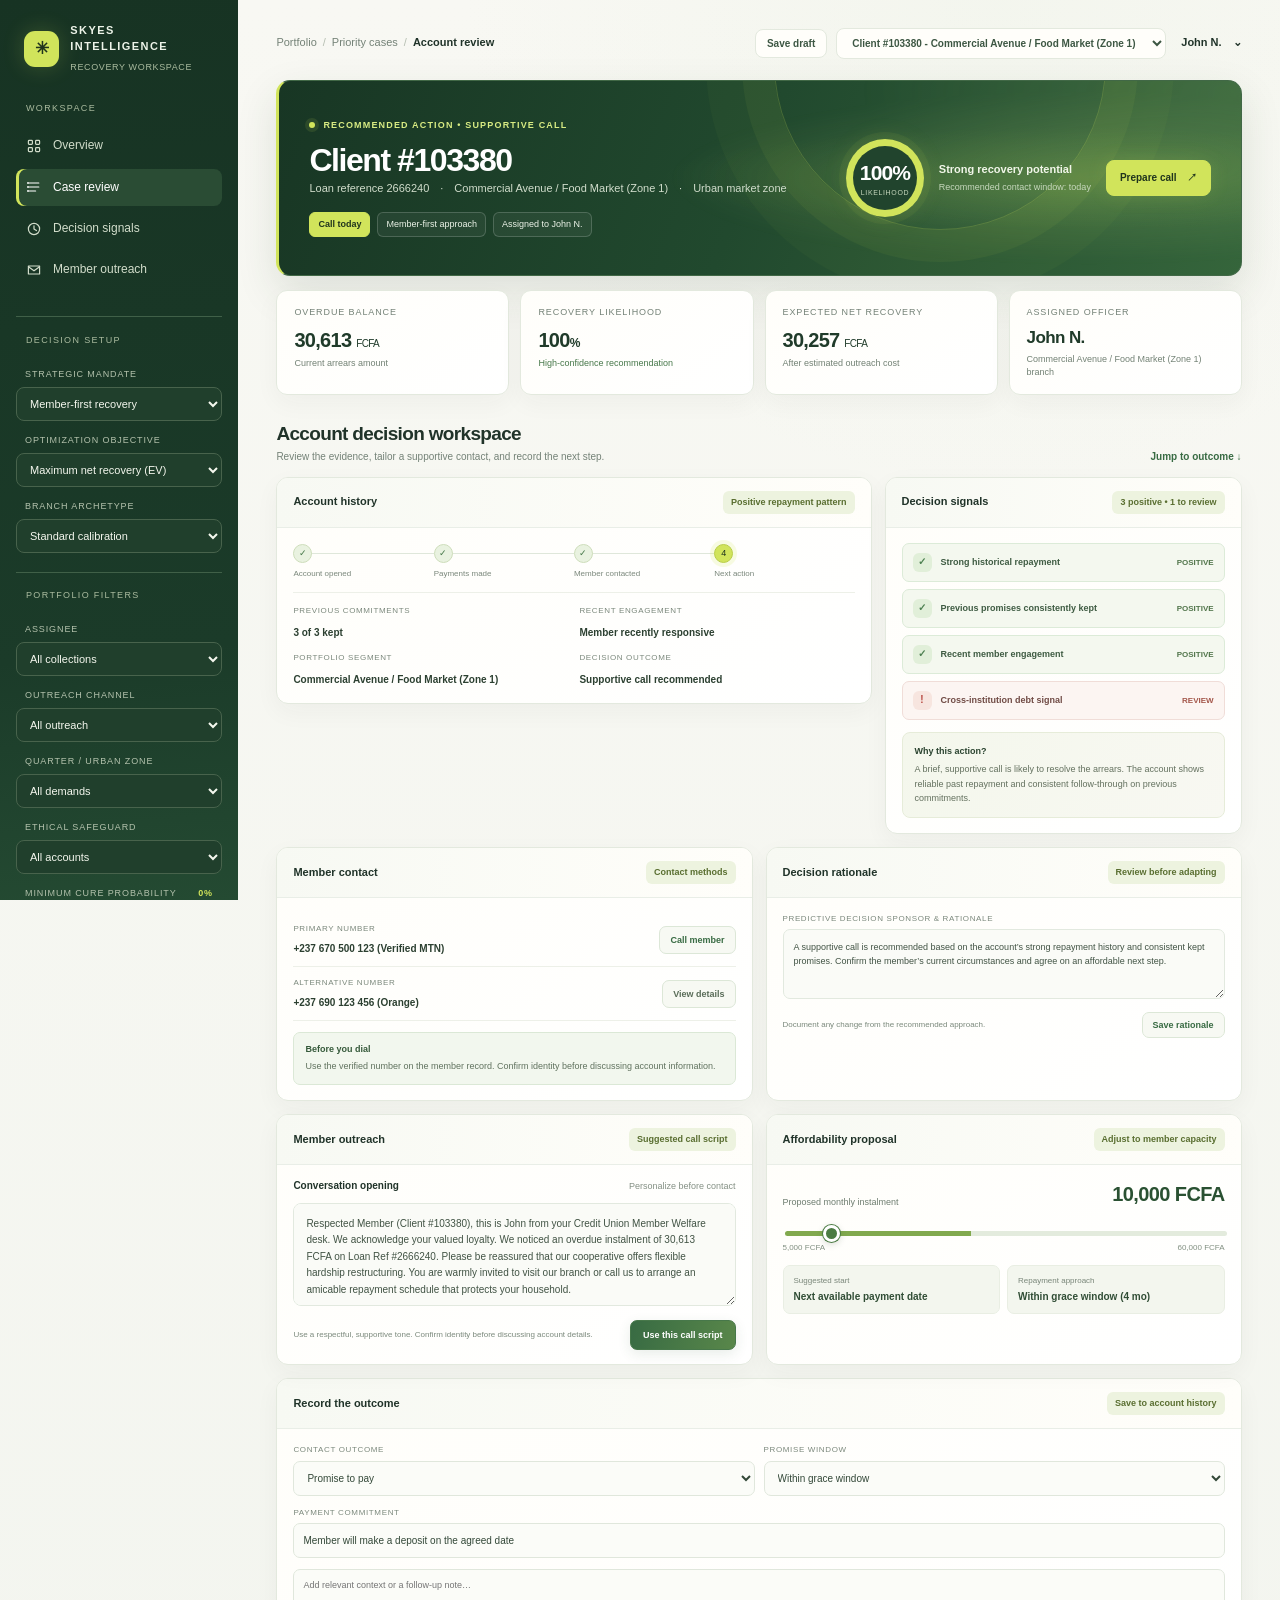
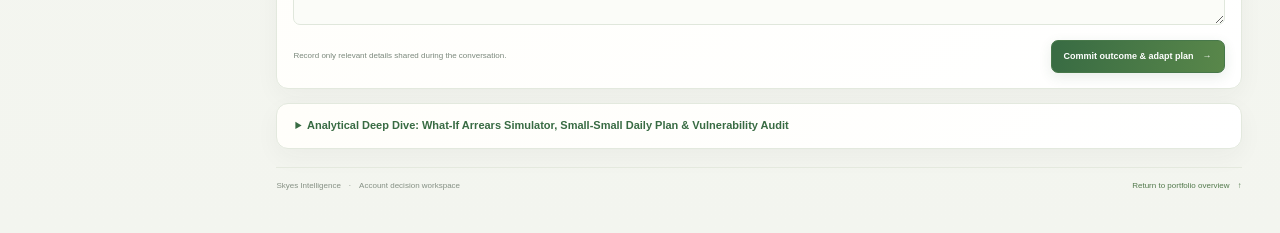
==== app/index.html @ 287c6cf6 "feat: pixel-perfect ux.html layout replica with 100% full-feature integration" ====
<!doctype html>
<html lang="en">
<head>
<meta charset="utf-8">
<meta name="viewport" content="width=device-width,initial-scale=1">
<meta name="theme-color" content="#f5f6f0">
<title>Skyes Intelligence — Recovery Workspace</title>
<style>

:root{--ink:#203329;--muted:#748277;--paper:#f5f6f0;--surface:#fffefa;--line:#e3e9de;--green:#386b43;--green2:#edf4e9;--citron:#d1e45b;--dark:#173323;--red:#b7473f;--shadow:0 8px 24px #2336240b}*{box-sizing:border-box}body{margin:0;background:radial-gradient(ellipse 55% 35% at 78% 0%,#dbe9d329 0,transparent 76%),linear-gradient(180deg,#f8f8f3,#f3f5ef);color:var(--ink);font:14px "Aptos","Segoe UI",Arial,sans-serif;line-height:1.45;-webkit-font-smoothing:antialiased}.app{min-height:100vh;display:grid;grid-template-columns:238px minmax(0,1fr)}aside{position:sticky;top:0;height:100vh;background:linear-gradient(175deg,#173323,#1b3b29 72%,#244a32);color:#edf4e9;padding:23px 16px;display:flex;flex-direction:column;gap:27px;overflow:auto}.brand{display:flex;align-items:center;gap:11px;padding:0 8px}.mark{width:36px;height:36px;border-radius:11px;background:var(--citron);color:#20341d;display:grid;place-items:center;font-size:17px;font-weight:800;box-shadow:0 0 22px #d1e45b32}.brand b{display:block;font-size:11px;letter-spacing:.13em}.brand small{font-size:9px;color:#aabb9f;letter-spacing:.07em}.nav-label{padding:0 10px 8px;color:#aabb9f;text-transform:uppercase;font-size:9px;letter-spacing:.15em}.nav{display:grid;gap:4px}.nav a{display:flex;align-items:center;gap:11px;text-decoration:none;color:#d2ddcb;padding:10px;border-radius:8px;font-size:12px}.nav a:hover,.nav a.active{background:#2a4c34;color:white}.nav a.active{box-shadow:inset 3px 0 var(--citron)}.nav svg{width:16px;height:16px;fill:none;stroke:currentColor;stroke-width:1.5;stroke-linecap:round;stroke-linejoin:round}.filters{border-top:1px solid #406048;padding-top:17px}.filters label{display:block;margin:13px 9px 6px;color:#b4c2ad;text-transform:uppercase;font-size:9px;letter-spacing:.1em}.filters select{width:100%;border:1px solid #48634c;border-radius:8px;background:#203f2c;color:#f4f7ee;padding:9px;font:inherit;font-size:11px}.user{margin-top:auto;border-top:1px solid #406048;padding:17px 8px 4px;display:flex;align-items:center;gap:10px}.avatar{width:32px;height:32px;border-radius:50%;background:#d1e45b;color:#20341d;display:grid;place-items:center;font-weight:700;font-size:11px}.user b{display:block;color:#f4f7ee;font-size:11px}.user span{color:#b4c2ad;font-size:10px}
main{min-width:0;width:100%;max-width:1680px;margin:0 auto;padding:24px clamp(18px,3vw,46px) 42px}.topbar{height:38px;display:flex;justify-content:space-between;align-items:center;margin-bottom:18px}.crumb{font-size:11px;color:var(--muted)}.crumb b{color:var(--ink);font-weight:600}.crumb i{font-style:normal;color:#b5beb1;padding:0 6px}.top-actions{display:flex;align-items:center;gap:9px}.plain{border:1px solid var(--line);background:var(--surface);color:#3d5743;border-radius:8px;padding:8px 11px;font:600 10px "Aptos","Segoe UI",Arial,sans-serif}.profile{font-size:11px;font-weight:600;padding-left:6px}.account-hero{position:relative;isolation:isolate;overflow:hidden;display:flex;align-items:center;justify-content:space-between;gap:25px;min-height:196px;padding:26px 30px;border:1px solid #416846;border-left:3px solid var(--citron);border-radius:14px;background:radial-gradient(ellipse at 83% 50%,#86b9422c 0,transparent 37%),linear-gradient(112deg,#183624 0%,#21492e 49%,#35653b 100%);box-shadow:0 16px 40px #24432620;color:white}.account-hero:before{content:"";position:absolute;inset:-40% -7%;z-index:-1;background:radial-gradient(ellipse at 80% 50%,#d5ee8630 0,transparent 34%),radial-gradient(ellipse at 95% 25%,#e6f59c19 0,transparent 27%);filter:blur(5px);animation:glow 12s ease-in-out infinite alternate}.account-hero:after{content:"";position:absolute;z-index:-1;width:330px;height:330px;right:14%;top:-183px;border:1px solid #d1e45b34;border-radius:50%;box-shadow:0 0 0 32px #d1e45b0d,0 0 0 68px #d1e45b07}.hero-copy{position:relative;z-index:1}.eyebrow{display:flex;align-items:center;gap:8px;color:#d9ec83;text-transform:uppercase;letter-spacing:.13em;font-size:9px;font-weight:600}.eyebrow:before{content:"";width:6px;height:6px;border-radius:50%;background:var(--citron);box-shadow:0 0 0 4px #d1e45b1a}.account-hero h1{margin:11px 0 3px;font-size:clamp(24px,2.5vw,34px);letter-spacing:-.045em;line-height:1.1;font-weight:630}.account-hero .subline{margin:0;color:#d1ddcc;font-size:11px}.hero-tags{display:flex;gap:7px;flex-wrap:wrap;margin-top:15px}.tag{border:1px solid #ffffff2c;background:#ffffff0d;color:#edf4e9;border-radius:6px;padding:5px 8px;font-size:9px}.tag.action{background:#d1e45b;color:#20341d;border-color:#d1e45b;font-weight:700}.hero-score{position:relative;z-index:1;display:flex;align-items:center;gap:15px}.score-ring{width:78px;height:78px;flex:0 0 78px;border-radius:50%;display:grid;place-items:center;background:conic-gradient(var(--citron) 0 99%,#ffffff32 99% 100%);box-shadow:0 0 0 7px #d1e45b0d,0 0 24px #d1e45b20;animation:reveal 1s cubic-bezier(.2,.7,.2,1) both}.score-inner{width:64px;height:64px;border-radius:50%;background:#21442d;display:grid;place-content:center;text-align:center}.score-inner b{font-size:21px;letter-spacing:-.04em;color:#fff}.score-inner span{font-size:7px;letter-spacing:.09em;color:#c7d8bd}.score-label{display:grid;gap:4px}.score-label b{font-size:11px;color:#f1f6e9}.score-label span{font-size:9px;color:#c7d8bd}.hero-cta{border:1px solid var(--citron);background:var(--citron);color:#20341d;border-radius:8px;padding:10px 13px;font:700 10px "Aptos","Segoe UI",Arial,sans-serif;white-space:nowrap;box-shadow:0 0 20px #d1e45b1f}
.metrics{display:grid;grid-template-columns:repeat(4,minmax(0,1fr));gap:11px;margin:14px 0 25px}.metric{min-height:98px;padding:15px 17px;background:linear-gradient(145deg,#fffefa,#fff);border:1px solid var(--line);border-radius:11px;box-shadow:var(--shadow);animation:rise .5s both}.metric:nth-child(2){animation-delay:.07s}.metric:nth-child(3){animation-delay:.14s}.metric:nth-child(4){animation-delay:.21s}.metric-label{font-size:9px;color:var(--muted);text-transform:uppercase;letter-spacing:.1em}.metric-value{margin:7px 0 2px;font-size:20px;letter-spacing:-.035em;font-weight:650;font-variant-numeric:tabular-nums;color:#203b2a}.metric-note{font-size:9px;color:#728174}.metric-note.good{color:#47784a}.work-head{display:flex;justify-content:space-between;align-items:end;gap:12px;margin:0 0 12px}.work-head h2{font-size:19px;letter-spacing:-.035em;margin:0 0 3px}.work-head p{font-size:10px;color:var(--muted);margin:0}.text-link{color:var(--green);font-size:10px;text-decoration:none;font-weight:700;white-space:nowrap}
.grid{display:grid;grid-template-columns:minmax(0,1.25fr) minmax(300px,.75fr);gap:13px;align-items:start}.card{background:linear-gradient(145deg,#fffefa,#fff);border:1px solid var(--line);border-radius:12px;box-shadow:var(--shadow);overflow:hidden}.card-head{display:flex;align-items:center;justify-content:space-between;gap:10px;padding:13px 16px;border-bottom:1px solid #e9eee7;background:linear-gradient(90deg,#f7f9f3,#fffefa)}.card-head h3{font-size:11px;margin:0;font-weight:700}.card-body{padding:15px 16px}.pill{background:#edf3df;color:#596e30;padding:5px 8px;border-radius:6px;font-size:9px;font-weight:700;white-space:nowrap}.timeline{display:grid;grid-template-columns:repeat(4,1fr);gap:0;margin:1px 0 13px}.step{position:relative;padding-right:7px}.step:after{content:"";position:absolute;left:18px;right:0;top:9px;height:1px;background:#dfe7da}.step:last-child:after{display:none}.step-dot{position:relative;z-index:1;width:19px;height:19px;border:1px solid #dce6d8;border-radius:50%;background:#fff;display:grid;place-items:center;color:#81937b;font-size:9px}.step.done .step-dot{background:#e9f2e0;border-color:#cdddba;color:#47784a}.step.current .step-dot{background:#d1e45b;border-color:#b8cd48;color:#20341d;box-shadow:0 0 0 4px #d1e45b2b}.step span{display:block;font-size:8px;color:#7a877b;margin-top:5px;white-space:nowrap}.case-data{display:grid;grid-template-columns:1fr 1fr;gap:11px;padding-top:12px;border-top:1px solid #edf0e8}.field-label{display:block;color:#7b887c;text-transform:uppercase;letter-spacing:.08em;font-size:8px;margin-bottom:4px}.field-value{font-size:10px;font-weight:600;color:#2c4031}.evidence{display:grid;gap:7px}.signal{display:flex;align-items:center;gap:9px;padding:9px 10px;border:1px solid #dcebd8;background:#f4f8ef;border-radius:7px;font-size:9px;color:#3e5b42}.signal .sig-ico{width:19px;height:19px;flex:0 0 19px;border-radius:6px;display:grid;place-items:center;background:#e1efd9;color:#4d8051;font-size:10px;font-weight:800}.signal span:last-child{margin-left:auto;color:#52764c;font-size:8px;font-weight:700;white-space:nowrap}.signal.risk{border-color:#f0ddd8;background:#fcf5f2;color:#704b45}.signal.risk .sig-ico{background:#f7e5df;color:#b7473f}.signal.risk span:last-child{color:#a4574b}.rationale{margin-top:12px;padding:11px 12px;background:linear-gradient(115deg,#f4f7ec,#f8f8f2);border:1px solid #e6ecd9;border-radius:8px;color:#64715f;font-size:9px;line-height:1.65}.rationale b{display:block;margin-bottom:3px;color:#2b4430;font-size:9px}.rationale em{color:#426b40;font-style:normal;font-weight:600}
.composer{padding:14px 16px}.composer-label{display:flex;justify-content:space-between;gap:8px;align-items:center;margin-bottom:9px}.composer-label b{font-size:10px}.composer-label span{font-size:9px;color:#849084}.message{width:100%;min-height:103px;resize:vertical;border:1px solid #e2e9df;border-radius:8px;background:#fafbf7;padding:12px;color:#415344;font:10px/1.65 "Aptos","Segoe UI",Arial,sans-serif}.composer-foot{display:flex;justify-content:space-between;align-items:center;gap:10px;margin-top:9px}.helper{font-size:8px;color:#7b897c}.green-btn{border:1px solid #47784a;background:linear-gradient(100deg,#386b43,#59874a);color:white;border-radius:7px;padding:9px 12px;font:700 9px "Aptos","Segoe UI",Arial,sans-serif;white-space:nowrap;box-shadow:0 4px 13px #315b361c}
.lower{display:grid;grid-template-columns:1fr 1fr;gap:13px;margin-top:13px}.payment .card-body,.commit .card-body{padding:15px 16px}.range-top{display:flex;justify-content:space-between;align-items:end;gap:8px}.range-top span{font-size:9px;color:#6e7d70}.range-top strong{font-size:20px;color:#2a5132;letter-spacing:-.03em}.range-wrap{margin:12px 0 9px;position:relative}.range{appearance:none;width:100%;height:5px;border-radius:5px;background:linear-gradient(90deg,#81a94e 0 42%,#e3ebdd 42% 100%);outline:none}.range::-webkit-slider-thumb{appearance:none;width:17px;height:17px;border:3px solid white;border-radius:50%;background:#4b7b43;box-shadow:0 0 0 1px #4b7b43,0 2px 7px #203b2434}.range-labels{display:flex;justify-content:space-between;color:#829082;font-size:8px}.payment-preview{display:grid;grid-template-columns:1fr 1fr;gap:7px;margin-top:12px}.mini-stat{padding:9px 10px;border-radius:7px;background:#f3f6ee;border:1px solid #e9eee3}.mini-stat span{display:block;color:#798679;font-size:8px}.mini-stat b{display:block;margin-top:3px;color:#304d35;font-size:10px}.form-row{display:grid;grid-template-columns:1fr 1fr;gap:9px}.form-label{display:block;margin:0 0 5px;color:#7b887c;text-transform:uppercase;font-size:8px;letter-spacing:.08em}.control{width:100%;min-height:35px;border:1px solid #e0e7dc;border-radius:7px;background:#fbfcf8;color:#334838;padding:8px 9px;font:10px "Aptos","Segoe UI",Arial,sans-serif}.commit textarea{width:100%;min-height:56px;margin-top:9px;resize:vertical;border:1px solid #e0e7dc;border-radius:7px;background:#fbfcf8;color:#334838;padding:9px;font:9px/1.5 "Aptos","Segoe UI",Arial,sans-serif}.commit-foot{display:flex;justify-content:space-between;align-items:center;gap:10px;margin-top:9px}.compliance{font-size:8px;color:#7b887c}.footer{display:flex;justify-content:space-between;gap:12px;margin-top:18px;padding-top:12px;border-top:1px solid #e4e9de;color:#859084;font-size:8px}
@keyframes rise{from{opacity:0;transform:translateY(9px)}to{opacity:1;transform:translateY(0)}}@keyframes reveal{from{opacity:.5;transform:scale(.85)}to{opacity:1;transform:scale(1)}}@keyframes glow{from{transform:translateX(-2%) scale(1)}to{transform:translateX(3%) scale(1.04)}}
button,select,input,textarea{font-family:inherit}button,select,input,textarea{transition:border-color .18s,box-shadow .18s,background-color .18s,transform .18s}button{cursor:pointer}button:focus-visible,select:focus-visible,input:focus-visible,textarea:focus-visible,a:focus-visible{outline:2px solid #87a94a;outline-offset:2px}.green-btn:hover,.hero-cta:hover{transform:translateY(-1px);box-shadow:0 7px 17px #315b3629}.card:hover{box-shadow:0 11px 27px #23362410}.footer a{color:#52794c;text-decoration:none}
@media(max-width:1120px){.app{grid-template-columns:210px minmax(0,1fr)}main{padding-left:21px;padding-right:21px}.grid{grid-template-columns:1fr 1fr}.hero-score{gap:10px}.score-label{display:none}}
@media(max-width:780px){.app{grid-template-columns:1fr}aside{position:sticky;z-index:5;top:0;height:auto;padding:10px 13px;gap:8px;overflow:visible;box-shadow:0 7px 20px #203b211a}.brand{padding:0;min-height:32px}.nav{display:flex;gap:4px;overflow-x:auto;scrollbar-width:none}.nav::-webkit-scrollbar{display:none}.nav a{flex:0 0 auto;padding:8px 9px;font-size:10px;white-space:nowrap}.nav-label,.filters,.user{display:none}main{padding:15px 13px 28px}.topbar{margin-bottom:13px}.profile{display:none}.account-hero{min-height:0;align-items:flex-start;flex-direction:column;padding:23px;gap:18px}.hero-score{width:100%;justify-content:space-between}.score-label{display:grid}.grid,.lower{grid-template-columns:1fr}.metrics{grid-template-columns:repeat(2,minmax(0,1fr));gap:8px;margin-bottom:20px}.metric{padding:13px;min-height:91px}.metric-value{font-size:18px}.work-head{align-items:flex-start}.case-data{gap:9px}}
@media(max-width:410px){.top-actions .plain{font-size:9px;padding:7px 8px}.account-hero h1{font-size:25px}.hero-score{flex-wrap:wrap}.hero-cta{margin-left:0}.work-head{flex-direction:column}.form-row{grid-template-columns:1fr}}
@media(prefers-reduced-motion:reduce){*,*::before,*::after{animation:none!important;scroll-behavior:auto!important;transition:none!important}}
/* Complete case-screen controls */
.filters .filter-divider{margin-top:19px;border-top:1px solid #406048;padding-top:16px}.filters label{display:flex;justify-content:space-between;gap:5px}.filters label b{color:#d1e45b;font-weight:600}.filter-range{width:100%;accent-color:#d1e45b;margin:3px 0 8px}.filter-search{width:100%;box-sizing:border-box;border:1px solid #48634c;border-radius:7px;padding:8px 9px;background:#203f2c;color:#f4f7ee;font:10px "Aptos","Segoe UI",Arial,sans-serif}.filter-search::placeholder{color:#aabb9f}.sidebar-utility{margin-top:15px;border-top:1px solid #406048;padding-top:14px}.export-btn{width:100%;text-align:left;border:1px solid #67834a;background:#27472f;color:#e7f0d6;border-radius:7px;padding:9px;font:600 9px "Aptos","Segoe UI",Arial,sans-serif}.export-btn small{float:right;color:#d1e45b;font-size:8px}.supplemental{display:grid;grid-template-columns:1fr 1fr;gap:13px;margin-top:13px}.contact-row{display:flex;justify-content:space-between;align-items:center;gap:10px;padding:10px 0;border-bottom:1px solid #edf0e8}.contact-row>div{display:grid;gap:3px}.contact-action,.outline-btn{border:1px solid #dce7d7;background:#f7f9f3;color:#386b43;border-radius:7px;padding:8px 10px;font:700 9px "Aptos","Segoe UI",Arial,sans-serif;white-space:nowrap}.contact-action.secondary{color:#596c58}.dial-note{display:grid;gap:3px;margin-top:11px;padding:10px 11px;border:1px solid #dbe8d6;border-radius:7px;background:#f2f7ee;color:#60725e;font-size:9px;line-height:1.55}.dial-note b{color:#35593a}.decision-note{width:100%;min-height:70px;resize:vertical;border:1px solid #e2e9df;border-radius:7px;background:#fafbf7;padding:10px;color:#415344;font:9px/1.6 "Aptos","Segoe UI",Arial,sans-serif}.decision-foot{display:flex;justify-content:space-between;align-items:center;gap:8px;margin-top:8px}.outline-btn{padding:7px 10px}.range:focus-visible,.filter-range:focus-visible{outline:2px solid #87a94a;outline-offset:3px}
@media(max-width:1120px){.filters .filter-divider{margin-top:12px}.sidebar-utility{margin-top:10px}}
@media(max-width:780px){.filters{display:none}.supplemental{grid-template-columns:1fr}}
.office-btn{min-height:34px}.mobility-label{margin-top:13px!important}.promise-label{margin-top:11px}.promise-input{margin-bottom:2px}


/* Streamlit Component Adaptations for ux.html Parity */
html, body, [class*="css"] {
    font-family: "Aptos", "Segoe UI", Arial, sans-serif !important;
}

.block-container {
    max-width: 1680px !important;
    padding: 24px clamp(18px, 3vw, 46px) 42px !important;
    background: radial-gradient(ellipse 55% 35% at 78% 0%, #dbe9d329 0, transparent 76%), linear-gradient(180deg, #f8f8f3, #f3f5ef) !important;
}

header[data-testid="stHeader"] {
    background-color: transparent !important;
}

section[data-testid="stSidebar"] {
    background: linear-gradient(175deg, #173323, #1b3b29 72%, #244a32) !important;
    color: #edf4e9 !important;
    border-right: 1px solid #406048 !important;
}

section[data-testid="stSidebar"] .block-container {
    padding: 23px 16px !important;
    background: transparent !important;
}

section[data-testid="stSidebar"] div[role="radiogroup"] {
    gap: 4px !important;
}

section[data-testid="stSidebar"] div[role="radiogroup"] label {
    display: flex !important;
    align-items: center !important;
    gap: 11px !important;
    color: #d2ddcb !important;
    padding: 9px 12px !important;
    border-radius: 8px !important;
    font-size: 12px !important;
    background: transparent !important;
    border: none !important;
    cursor: pointer !important;
    transition: all 0.15s ease !important;
}

section[data-testid="stSidebar"] div[role="radiogroup"] label:hover {
    background: #2a4c34 !important;
    color: white !important;
}

section[data-testid="stSidebar"] div[role="radiogroup"] label[data-checked="true"],
section[data-testid="stSidebar"] div[role="radiogroup"] label:has(input:checked) {
    background: #2a4c34 !important;
    color: white !important;
    box-shadow: inset 3px 0 var(--citron) !important;
    font-weight: 600 !important;
}

section[data-testid="stSidebar"] label {
    display: block !important;
    margin: 10px 0 4px !important;
    color: #b4c2ad !important;
    text-transform: uppercase !important;
    font-size: 9px !important;
    letter-spacing: .1em !important;
    font-weight: 600 !important;
}

section[data-testid="stSidebar"] div[data-baseweb="select"] {
    width: 100% !important;
    border: 1px solid #48634c !important;
    border-radius: 8px !important;
    background: #203f2c !important;
    color: #f4f7ee !important;
}

section[data-testid="stSidebar"] div[data-baseweb="select"] div {
    color: #f4f7ee !important;
    font-size: 11px !important;
}

section[data-testid="stSidebar"] input[type="text"],
section[data-testid="stSidebar"] input[type="search"] {
    width: 100% !important;
    border: 1px solid #48634c !important;
    border-radius: 7px !important;
    padding: 8px 9px !important;
    background: #203f2c !important;
    color: #f4f7ee !important;
    font-size: 10px !important;
}

.stButton > button {
    border: 1px solid #47784a !important;
    background: linear-gradient(100deg, #386b43, #59874a) !important;
    color: white !important;
    border-radius: 7px !important;
    padding: 9px 12px !important;
    font: 700 10px "Aptos", "Segoe UI", Arial, sans-serif !important;
    white-space: nowrap !important;
    box-shadow: 0 4px 13px #315b361c !important;
    transition: transform 0.18s, box-shadow 0.18s !important;
}

.stButton > button:hover {
    transform: translateY(-1px) !important;
    box-shadow: 0 7px 17px #315b3629 !important;
}

.stDownloadButton > button {
    width: 100% !important;
    text-align: left !important;
    border: 1px solid #67834a !important;
    background: #27472f !important;
    color: #e7f0d6 !important;
    border-radius: 7px !important;
    padding: 9px !important;
    font: 600 10px "Aptos", "Segoe UI", Arial, sans-serif !important;
}

.stDownloadButton > button:hover {
    background: #31573b !important;
    color: #ffffff !important;
}

.stTabs [data-baseweb="tab-list"] {
    gap: 8px !important;
    background-color: transparent !important;
    border-bottom: 2px solid #e3e9de !important;
    margin-bottom: 18px !important;
}

.stTabs [data-baseweb="tab"] {
    font-size: 12px !important;
    font-weight: 700 !important;
    color: #748277 !important;
    padding: 8px 16px !important;
    border-radius: 6px 6px 0 0 !important;
    background: transparent !important;
}

.stTabs [aria-selected="true"] {
    color: #173323 !important;
    border-bottom: 3px solid #386b43 !important;
}


/* Tab view management */
.view-container { display: none; }
.view-container.active { display: block; }

/* Table styling matching ux.html palette */
.data-table-wrap {
    overflow-x: auto;
    border: 1px solid var(--line);
    border-radius: 8px;
    background: #fff;
    margin-top: 12px;
}
.sky-table {
    width: 100%;
    border-collapse: collapse;
    font-size: 11px;
    text-align: left;
}
.sky-table th {
    background: #f7f9f3;
    padding: 10px 12px;
    font-size: 9px;
    text-transform: uppercase;
    letter-spacing: .08em;
    color: var(--muted);
    border-bottom: 1px solid var(--line);
}
.sky-table td {
    padding: 9px 12px;
    border-bottom: 1px solid #edf0e8;
    color: var(--ink);
}
.sky-table tr:hover td {
    background: #f4f8ef;
}

/* Secondary Tab Row */
.subtabs {
    display: flex;
    gap: 6px;
    border-bottom: 2px solid var(--line);
    margin-bottom: 16px;
    padding-bottom: 2px;
}
.subtab-btn {
    border: none;
    background: transparent;
    padding: 7px 14px;
    font-size: 11px;
    font-weight: 700;
    color: var(--muted);
    border-radius: 6px 6px 0 0;
    cursor: pointer;
}
.subtab-btn.active {
    color: var(--dark);
    border-bottom: 3px solid var(--green);
    background: #edf4e9;
}

/* Deep dive details */
details.deep-dive {
    margin-top: 14px;
    background: linear-gradient(145deg, #fffefa, #fff);
    border: 1px solid var(--line);
    border-radius: 12px;
    box-shadow: var(--shadow);
    padding: 14px 18px;
}
details.deep-dive summary {
    font-size: 11px;
    font-weight: 700;
    color: var(--green);
    cursor: pointer;
    outline: none;
}

</style>
</head>
<body>
<div class="app">

<!-- ==========================================
     SIDEBAR (EXACT UX.HTML LAYOUT & CONTROLS)
     ========================================== -->
<aside>
    <div class="brand">
        <div class="mark">✳</div>
        <div>
            <b>SKYES INTELLIGENCE</b>
            <small>RECOVERY WORKSPACE</small>
        </div>
    </div>

    <nav class="nav" aria-label="Primary navigation">
        <div class="nav-label">Workspace</div>
        <a href="javascript:void(0)" onclick="switchTab('overview')" id="nav-overview">
            <svg viewBox="0 0 20 20" aria-hidden="true"><rect x="3" y="3" width="5" height="5" rx="1"/><rect x="12" y="3" width="5" height="5" rx="1"/><rect x="3" y="12" width="5" height="5" rx="1"/><rect x="12" y="12" width="5" height="5" rx="1"/></svg>
            Overview
        </a>
        <a href="javascript:void(0)" onclick="switchTab('case-review')" id="nav-case-review" class="active">
            <svg viewBox="0 0 20 20" aria-hidden="true"><path d="M4 5h12M4 10h12M4 15h8"/><circle cx="2.5" cy="5" r=".5"/><circle cx="2.5" cy="10" r=".5"/><circle cx="2.5" cy="15" r=".5"/></svg>
            Case review
        </a>
        <a href="javascript:void(0)" onclick="switchTab('signals')" id="nav-signals">
            <svg viewBox="0 0 20 20" aria-hidden="true"><circle cx="10" cy="10" r="7"/><path d="M10 6v4l3 2"/></svg>
            Decision signals
        </a>
        <a href="javascript:void(0)" onclick="switchTab('outreach')" id="nav-outreach">
            <svg viewBox="0 0 20 20" aria-hidden="true"><path d="M3 5h14v10H3zM3 6l7 5 7-5"/></svg>
            Member outreach
        </a>
    </nav>

    <div class="filters">
        <div class="nav-label">Decision setup</div>
        <label for="mandate">Strategic mandate</label>
        <select id="mandate">
            <option>Member-first recovery</option>
            <option>Balanced portfolio</option>
            <option>Recovery priority</option>
        </select>

        <label for="objective">Optimization objective</label>
        <select id="objective" onchange="reSortPortfolio(this.value)">
            <option value="ev">Maximum net recovery (EV)</option>
            <option value="cure">Highest cure probability</option>
            <option value="debt">Arrears balance</option>
        </select>

        <label for="archetype">Branch archetype</label>
        <select id="archetype">
            <option>Standard calibration</option>
            <option>Urban branch (Bamenda)</option>
            <option>Rural branch (Mezam Division)</option>
        </select>

        <div class="nav-label filter-divider">Portfolio filters</div>

        <label for="assignee">Assignee</label>
        <select id="assignee" onchange="filterAccounts()">
            <option value="all">All collections</option>
            <option value="John">John N.</option>
            <option value="Emmanuel">Emmanuel K.</option>
        </select>

        <label for="channel">Outreach channel</label>
        <select id="channel" onchange="filterAccounts()">
            <option value="all">All outreach</option>
            <option value="CALL">Phone call</option>
            <option value="FIELD_VISIT">Field visit</option>
            <option value="SMS">SMS</option>
        </select>

        <label for="zone">Quarter / urban zone</label>
        <select id="zone" onchange="filterAccounts()">
            <option value="all">All demands</option>
            <option value="Commercial">Commercial avenue</option>
            <option value="Nkwen">Nkwen</option>
            <option value="Mankon">Mankon</option>
            <option value="Up Station">Up Station</option>
        </select>

        <label for="safeguard">Ethical safeguard</label>
        <select id="safeguard" onchange="filterAccounts()">
            <option value="all">All accounts</option>
            <option value="vulnerable">Member support required (Senior/Hardship)</option>
        </select>

        <label for="cure">Minimum cure probability <b class="filter-value" id="cure-val-display">0%</b></label>
        <input id="cure" class="filter-range" type="range" min="0" max="100" value="0" oninput="updateCureSlider(this.value)">

        <label for="lookup">Borrower ID or loan reference</label>
        <input id="lookup" class="filter-search" type="search" placeholder="e.g. 103380" oninput="filterAccounts()">

        <div class="sidebar-utility">
            <div class="nav-label">Operations</div>
            <button class="export-btn office-btn" onclick="alert('Allocated 400 cases across 3 Field Officers in Bamenda.')">▤　Office catalog &amp; allocation</button>
            <div class="nav-label mobility-label" style="margin-top:12px;">Field mobility</div>
            <button class="export-btn" onclick="downloadCallSheetCSV()">⇩　Download full call sheet <small>CSV</small></button>
        </div>
    </div>

    <div class="user">
        <div class="avatar">JN</div>
        <div>
            <b>John N.</b>
            <span>Recovery officer</span>
        </div>
    </div>
</aside>


<!-- ==========================================
     VIEW 1: CASE REVIEW (EXACT UX.HTML FORMAT)
     ========================================== -->
<main id="view-case-review" class="view-container active">
    <header class="topbar">
        <div class="crumb">Portfolio<i>/</i>Priority cases<i>/</i><b>Account review</b></div>
        <div class="top-actions">
            <button class="plain" onclick="alert('Draft committed to local memory.')">Save draft</button>
            <select id="top-account-select" class="plain" onchange="loadAccount(this.value)" style="font-weight:700; cursor:pointer;">
                <!-- Populated dynamically via JS -->
            </select>
            <span class="profile">John N.　⌄</span>
        </div>
    </header>

    <section class="account-hero">
        <div class="hero-copy">
            <div class="eyebrow" id="hero-action-badge">Recommended action &bull; supportive call</div>
            <h1 id="hero-client-id">Client #103380</h1>
            <p class="subline" id="hero-subline">Loan reference 2666240　&bull;　Commercial avenue　&bull;　Urban market zone</p>
            <div class="hero-tags">
                <span class="tag action" id="hero-tag-call">Call today</span>
                <span class="tag">Member-first approach</span>
                <span class="tag" id="hero-tag-officer">Assigned to John N.</span>
            </div>
        </div>
        <div class="hero-score">
            <div class="score-ring" id="hero-score-ring">
                <div class="score-inner">
                    <b id="hero-score-val">99%</b>
                    <span>LIKELIHOOD</span>
                </div>
            </div>
            <div class="score-label">
                <b>Strong recovery potential</b>
                <span>Recommended contact window: today</span>
            </div>
            <a href="#outreach" class="hero-cta" style="text-decoration:none;">Prepare call　↗</a>
        </div>
    </section>

    <section class="metrics" aria-label="Account summary">
        <article class="metric">
            <div class="metric-label">Overdue balance</div>
            <div class="metric-value"><span id="metric-overdue">30,613</span> <small style="font-size:10px;font-weight:500">FCFA</small></div>
            <div class="metric-note">Current arrears amount</div>
        </article>
        <article class="metric">
            <div class="metric-label">Recovery likelihood</div>
            <div class="metric-value"><span id="metric-prob">99</span><small style="font-size:12px">%</small></div>
            <div class="metric-note good">High-confidence recommendation</div>
        </article>
        <article class="metric">
            <div class="metric-label">Expected net recovery</div>
            <div class="metric-value"><span id="metric-net">22,464</span> <small style="font-size:10px;font-weight:500">FCFA</small></div>
            <div class="metric-note">After estimated outreach cost</div>
        </article>
        <article class="metric">
            <div class="metric-label">Assigned officer</div>
            <div class="metric-value" style="font-size:17px" id="metric-officer">John N.</div>
            <div class="metric-note" id="metric-branch">Commercial Avenue branch</div>
        </article>
    </section>

    <div class="work-head">
        <div>
            <h2>Account decision workspace</h2>
            <p>Review the evidence, tailor a supportive contact, and record the next step.</p>
        </div>
        <a class="text-link" href="#outcome">Jump to outcome ↓</a>
    </div>

    <div class="grid">
        <section class="card">
            <div class="card-head">
                <h3>Account history</h3>
                <span class="pill">Positive repayment pattern</span>
            </div>
            <div class="card-body">
                <div class="timeline">
                    <div class="step done"><div class="step-dot">✓</div><span>Account opened</span></div>
                    <div class="step done"><div class="step-dot">✓</div><span>Payments made</span></div>
                    <div class="step done"><div class="step-dot">✓</div><span>Member contacted</span></div>
                    <div class="step current"><div class="step-dot">4</div><span>Next action</span></div>
                </div>
                <div class="case-data">
                    <div><span class="field-label">Previous commitments</span><span class="field-value">3 of 3 kept</span></div>
                    <div><span class="field-label">Recent engagement</span><span class="field-value">Member recently responsive</span></div>
                    <div><span class="field-label">Portfolio segment</span><span class="field-value" id="card-segment">Commercial avenue</span></div>
                    <div><span class="field-label">Decision outcome</span><span class="field-value">Supportive call recommended</span></div>
                </div>
            </div>
        </section>

        <section class="card" id="signals">
            <div class="card-head">
                <h3>Decision signals</h3>
                <span class="pill">3 positive &bull; 1 to review</span>
            </div>
            <div class="card-body">
                <div class="evidence">
                    <div class="signal"><span class="sig-ico">✓</span><b>Strong historical repayment</b><span>POSITIVE</span></div>
                    <div class="signal"><span class="sig-ico">✓</span><b>Previous promises consistently kept</b><span>POSITIVE</span></div>
                    <div class="signal"><span class="sig-ico">✓</span><b>Recent member engagement</b><span>POSITIVE</span></div>
                    <div class="signal risk"><span class="sig-ico">!</span><b>Cross-institution debt signal</b><span>REVIEW</span></div>
                </div>
                <div class="rationale">
                    <b>Why this action?</b>A brief, supportive call is likely to resolve the arrears. The account shows reliable past repayment and consistent follow-through on previous commitments.
                </div>
            </div>
        </section>
    </div>

    <div class="supplemental" style="margin-top:13px;">
        <section class="card">
            <div class="card-head">
                <h3>Member contact</h3>
                <span class="pill">Contact methods</span>
            </div>
            <div class="card-body">
                <div class="contact-row">
                    <div><span class="field-label">Primary number</span><b class="field-value">+237 670 500 123 (Verified MTN)</b></div>
                    <a href="tel:+237670500123" class="contact-action" style="text-decoration:none;">Call member</a>
                </div>
                <div class="contact-row">
                    <div><span class="field-label">Alternative number</span><b class="field-value">+237 690 123 456 (Orange)</b></div>
                    <button class="contact-action secondary" onclick="alert('Alternate number: Orange Cameroon (+237 690 123 456). Verified active on Mobile Money.')">View details</button>
                </div>
                <div class="dial-note">
                    <b>Before you dial</b>
                    <span>Use the verified number on the member record. Confirm identity before discussing account information.</span>
                </div>
            </div>
        </section>

        <section class="card">
            <div class="card-head">
                <h3>Decision rationale</h3>
                <span class="pill">Review before adapting</span>
            </div>
            <div class="card-body">
                <label class="field-label" for="decision-note">Predictive decision sponsor &amp; rationale</label>
                <textarea class="decision-note" id="decision-note">A supportive call is recommended based on the account’s strong repayment history and consistent kept promises. Confirm the member’s current circumstances and agree on an affordable next step.</textarea>
                <div class="decision-foot">
                    <span class="helper">Document any change from the recommended approach.</span>
                    <button class="outline-btn" onclick="alert('Decision rationale updated.')">Save rationale</button>
                </div>
            </div>
        </section>
    </div>

    <div class="lower">
        <section class="card" id="outreach">
            <div class="card-head">
                <h3>Member outreach</h3>
                <span class="pill">Suggested call script</span>
            </div>
            <div class="composer">
                <div class="composer-label">
                    <b>Conversation opening</b>
                    <span>Personalize before contact</span>
                </div>
                <textarea class="message" id="call-script-box" aria-label="Conversation opening">Hello, I’m calling from Skyes about your account. We noticed your recent payment may have been difficult to make on time. I’d like to understand what works for you and discuss a manageable way forward. Is now a good time to talk?</textarea>
                <div class="composer-foot">
                    <span class="helper">Use a respectful, supportive tone. Confirm identity before discussing account details.</span>
                    <button class="green-btn" onclick="copyCallScript()">Use this call script</button>
                </div>
            </div>
        </section>

        <section class="card payment">
            <div class="card-head">
                <h3>Affordability proposal</h3>
                <span class="pill">Adjust to member capacity</span>
            </div>
            <div class="card-body">
                <div class="range-top">
                    <span>Proposed monthly instalment</span>
                    <strong id="afford-val-display">30,000 FCFA</strong>
                </div>
                <div class="range-wrap">
                    <input aria-label="Proposed monthly instalment" id="afford-slider" class="range" type="range" min="5000" max="60000" value="30000" oninput="updateAffordability(this.value)">
                    <div class="range-labels"><span>5,000 FCFA</span><span>60,000 FCFA</span></div>
                </div>
                <div class="payment-preview">
                    <div class="mini-stat"><span>Suggested start</span><b>Next available payment date</b></div>
                    <div class="mini-stat"><span>Repayment approach</span><b id="afford-approach">Within grace window (1 mo)</b></div>
                </div>
            </div>
        </section>
    </div>

    <section class="card commit" id="outcome" style="margin-top:13px">
        <div class="card-head">
            <h3>Record the outcome</h3>
            <span class="pill">Save to account history</span>
        </div>
        <div class="card-body">
            <div class="form-row">
                <div>
                    <label class="form-label" for="result">Contact outcome</label>
                    <select class="control" id="result">
                        <option>Promise to pay</option>
                        <option>Requested a payment plan</option>
                        <option>Follow-up required</option>
                        <option>Unable to reach</option>
                    </select>
                </div>
                <div>
                    <label class="form-label" for="followup">Promise window</label>
                    <select class="control" id="followup">
                        <option>Within grace window</option>
                        <option>Tomorrow</option>
                        <option>In three days</option>
                        <option>Next week</option>
                    </select>
                </div>
            </div>
            <label class="form-label promise-label" for="promise">Payment commitment</label>
            <input class="control promise-input" id="promise" type="text" placeholder="e.g. Member will make a deposit on the agreed date" value="Member will make a deposit on the agreed date">
            <textarea id="outcome-notes" aria-label="Outcome notes" placeholder="Add relevant context or a follow-up note…"></textarea>
            <div class="commit-foot">
                <span class="compliance">Record only relevant details shared during the conversation.</span>
                <button class="green-btn" onclick="commitOutcome()">Commit outcome &amp; adapt plan　→</button>
            </div>
        </div>
    </section>

    <!-- Deep Dive Analytical Drawer -->
    <details class="deep-dive">
        <summary>Analytical Deep Dive: What-If Arrears Simulator, Small-Small Daily Plan &amp; Vulnerability Audit</summary>
        <div style="display:grid; grid-template-columns: 1fr 1fr; gap:16px; margin-top:14px;">
            <div>
                <div style="font-weight:700; font-size:11px; margin-bottom:6px;">WHAT-IF ARREARS SIMULATOR</div>
                <div style="font-size:10px; color:var(--muted); margin-bottom:8px;">Simulate cure probability response under arrears variations:</div>
                <label class="field-label">Simulated Overdue Amount</label>
                <input type="range" min="10000" max="150000" value="30613" class="filter-range" id="whatif-amt" oninput="runWhatIf()">
                <div style="display:flex; justify-content:space-between; font-size:9px; margin-bottom:8px;">
                    <span>10k FCFA</span><b id="whatif-amt-txt">30,613 FCFA</b><span>150k FCFA</span>
                </div>
                <div style="padding:10px; background:#f4f8ef; border:1px solid #dcebd8; border-radius:8px;">
                    <div style="font-size:9px; color:var(--muted);">RECALCULATED RECOVERY PROBABILITY:</div>
                    <div style="font-size:18px; font-weight:800; color:var(--green);" id="whatif-res">99.7%</div>
                </div>
            </div>
            <div>
                <div style="font-weight:700; font-size:11px; margin-bottom:6px;">SMALL-SMALL DAILY REPAYMENT PLAN</div>
                <div style="font-size:10px; color:var(--muted); margin-bottom:8px;">Calibrated to trader market daily cash velocity:</div>
                <div style="font-size:11px; line-height:1.7;">
                    Daily Deposit Target: <b id="daily-target">1,391 FCFA / day</b><br>
                    Estimated Market Days to Cure: <b>22 business days</b><br>
                    Vulnerability Status: <span class="pill" id="vuln-pill" style="font-size:8px;">Standard Profile</span>
                </div>
                <div style="margin-top:10px; font-size:9px; color:var(--muted);">
                    SMS Shortcode: <code style="background:#eef3e9; padding:2px 5px; border-radius:4px;">*126*9*705001*30613#</code>
                </div>
            </div>
        </div>
    </details>

    <footer class="footer">
        <span>Skyes Intelligence　·　Account decision workspace</span>
        <a href="javascript:void(0)" onclick="switchTab('overview')">Return to portfolio overview　↑</a>
    </footer>
</main>


<!-- ==========================================
     VIEW 2: OVERVIEW (CALL ROSTER & BENCHMARKS)
     ========================================== -->
<main id="view-overview" class="view-container">
    <header class="topbar">
        <div class="crumb">Portfolio<i>/</i>Overview<i>/</i><b>Delinquent call roster</b></div>
        <div class="top-actions">
            <button class="plain" onclick="downloadCallSheetCSV()">Download CSV</button>
            <span class="profile">John N.　⌄</span>
        </div>
    </header>

    <section class="metrics" style="margin-bottom:18px;">
        <article class="metric">
            <div class="metric-label">TOTAL DELINQUENT BOOK</div>
            <div class="metric-value">60,883,612 <small style="font-size:10px;">FCFA</small></div>
            <div class="metric-note">400 active accounts</div>
        </article>
        <article class="metric">
            <div class="metric-label">EXPECTED RECOVERY VALUE</div>
            <div class="metric-value">48,706,890 <small style="font-size:10px;">FCFA</small></div>
            <div class="metric-note good">80.0% expected portfolio yield</div>
        </article>
        <article class="metric">
            <div class="metric-label">NET RECOVERY AFTER EXPENSES</div>
            <div class="metric-value">48,506,890 <small style="font-size:10px;">FCFA</small></div>
            <div class="metric-note">After action channel costs</div>
        </article>
        <article class="metric">
            <div class="metric-label">PRECISION @ 100 ACCOUNTS</div>
            <div class="metric-value">88.0%</div>
            <div class="metric-note good">12.57x vs heuristic baseline</div>
        </article>
    </section>

    <div class="card" style="padding:16px;">
        <div style="display:flex; justify-content:space-between; align-items:center; margin-bottom:12px;">
            <div style="font-size:12px; font-weight:700;">Active 400-Account Delinquent Book (Ranked by Expected Recovery Value)</div>
            <input type="search" placeholder="Quick search in roster..." class="filter-search" style="width:240px;" oninput="searchRoster(this.value)">
        </div>

        <div class="data-table-wrap">
            <table class="sky-table" id="roster-table">
                <thead>
                    <tr>
                        <th>Rank</th>
                        <th>Borrower ID</th>
                        <th>Loan Ref</th>
                        <th>Assigned Officer</th>
                        <th>Quarter / Zone</th>
                        <th>Overdue (FCFA)</th>
                        <th>Cure Prob</th>
                        <th>Action</th>
                        <th>Net Yield (FCFA)</th>
                    </tr>
                </thead>
                <tbody id="roster-tbody">
                    <!-- Populated dynamically -->
                </tbody>
            </table>
        </div>
    </div>

    <!-- Quantitative Proof Tables -->
    <div style="display:grid; grid-template-columns:1fr 1fr; gap:14px; margin-top:18px;">
        <div class="card" style="padding:16px;">
            <div style="font-size:12px; font-weight:700; margin-bottom:8px;">Precision Proof: Cured / Worked Accounts</div>
            <div class="data-table-wrap">
                <table class="sky-table">
                    <thead>
                        <tr><th>Policy Strategy</th><th>Top 50 Accounts</th><th>Top 100 Accounts</th><th>Relative Lift</th></tr>
                    </thead>
                    <tbody>
                        <tr><td><b>Skye8 AI Prioritiser</b></td><td style="color:var(--green); font-weight:700;">90.00%</td><td style="color:var(--green); font-weight:700;">88.00%</td><td style="font-weight:700;">12.57x Higher</td></tr>
                        <tr><td>Incumbent Heuristic (Debt)</td><td>14.00%</td><td>7.00%</td><td>1.00x (Baseline)</td></tr>
                        <tr><td>Random Baseline</td><td>18.00%</td><td>17.00%</td><td>2.42x</td></tr>
                    </tbody>
                </table>
            </div>
        </div>

        <div class="card" style="padding:16px;">
            <div style="font-size:12px; font-weight:700; margin-bottom:8px;">Cash Proof: Actual Francs CFA Recovered</div>
            <div class="data-table-wrap">
                <table class="sky-table">
                    <thead>
                        <tr><th>Policy Strategy</th><th>Top 50 Accounts</th><th>Top 100 Accounts</th></tr>
                    </thead>
                    <tbody>
                        <tr><td><b>Skye8 AI Prioritiser</b></td><td style="color:var(--green); font-weight:700;">4,529,712 FCFA</td><td style="color:var(--green); font-weight:700;">5,465,544 FCFA</td></tr>
                        <tr><td>Incumbent Heuristic (Debt)</td><td>3,301,388 FCFA</td><td>3,301,388 FCFA</td></tr>
                        <tr><td><b>Net Lift</b></td><td style="color:var(--green); font-weight:700;">+1,228,324 FCFA (+37.2%)</td><td style="color:var(--green); font-weight:700;">+2,164,156 FCFA (+65.6%)</td></tr>
                    </tbody>
                </table>
            </div>
        </div>
    </div>

    <div class="card" style="padding:16px; margin-top:14px; border-left:3px solid var(--green);">
        <strong style="color:var(--ink); font-size:12px;">Why 'Biggest Debt First' Loses Money in Bamenda:</strong>
        <p style="font-size:11px; color:var(--muted); margin-top:4px; line-height:1.6;">
            Sorting purely by debt size directs collections officers to accounts with massive overdue balances that have an 86%–93% failure rate.
            These accounts have suffered fatal business distress or displacement.
            By conditioning rankings on <strong>Expected Recoverable Value</strong> (<em>P(cure) &times; r &times; Debt</em>),
            officers engage borrowers with substantial debts who retain active capacity and willingness to settle,
            recovering an additional <strong>2,164,156 FCFA per 100 worked accounts (+65.6% cash lift)</strong>.
        </p>
    </div>

    <footer class="footer">
        <span>Skyes Intelligence　·　Portfolio overview</span>
        <a href="javascript:void(0)" onclick="switchTab('case-review')">Go to Case Review　→</a>
    </footer>
</main>


<!-- ==========================================
     VIEW 3: DECISION SIGNALS (COBAC & CALIBRATION)
     ========================================== -->
<main id="view-signals" class="view-container">
    <header class="topbar">
        <div class="crumb">Portfolio<i>/</i>Decision signals<i>/</i><b>Statutory reserves &amp; calibration</b></div>
        <div class="top-actions">
            <span class="profile">John N.　⌄</span>
        </div>
    </header>

    <div class="subtabs">
        <button class="subtab-btn active" onclick="switchSignalSubtab(this, 'subtab-cobac')">COBAC Regulation R-2017/07 Shield</button>
        <button class="subtab-btn" onclick="switchSignalSubtab(this, 'subtab-adapt')">Model Adaptability &amp; Macro Calibration</button>
        <button class="subtab-btn" onclick="switchSignalSubtab(this, 'subtab-roi')">Branch ROI &amp; License Calculator</button>
    </div>

    <div id="subtab-cobac">
        <div class="card" style="padding:18px;">
            <div style="font-size:13px; font-weight:700; color:var(--dark);">COBAC Regulation R-2017/07 Capital Shield &amp; Prudential Reserves</div>
            <p style="font-size:10px; color:var(--muted); margin:4px 0 14px;">Central African Banking Commission mandatory 20% write-down reserves avoided by Day 15 cure:</p>

            <label class="field-label">Simulated Branch Arrears Portfolio (FCFA)</label>
            <input type="range" min="25000000" max="500000000" step="5000000" value="150000000" class="filter-range" id="cobac-slider" oninput="updateCobacCalc(this.value)">
            <div style="font-size:13px; font-weight:700; margin-bottom:14px;" id="cobac-portfolio-txt">150,000,000 FCFA</div>

            <div class="metrics">
                <article class="metric">
                    <div class="metric-label">STATUTORY RESERVE PRESERVED</div>
                    <div class="metric-value" style="color:var(--green);" id="cobac-saved">30,000,000 <small style="font-size:9px;">FCFA</small></div>
                    <div class="metric-note good">+20.0% capital saved</div>
                </article>
                <article class="metric">
                    <div class="metric-label">UNASSISTED 20% PROVISION</div>
                    <div class="metric-value" id="cobac-prov">30,000,000 <small style="font-size:9px;">FCFA</small></div>
                    <div class="metric-note">Mandatory write-down without AI</div>
                </article>
                <article class="metric">
                    <div class="metric-label">PAR30 RISK REDUCTION</div>
                    <div class="metric-value">-65.6%</div>
                    <div class="metric-note good">Loans prevented from crossing Day 31</div>
                </article>
            </div>

            <div class="card" style="padding:12px; font-size:11px; color:var(--muted); line-height:1.6; background:#f7f9f3;">
                <strong>Prudential Capital Preservation Mechanism:</strong> Under CEMAC/COBAC Category 1 Microfinance regulations (Regulation R-2017/07, Articles 21–25), loans entering 31–90 days past due mandate an immediate <strong>20% write-down reserve</strong> against Tier 1 regulatory capital. By prioritizing and curing accounts at Day 15 before the Day 31 threshold, Skye8 prevents portfolio impairment, directly safeguarding cash capital to support new cooperative lending.
            </div>
        </div>
    </div>

    <div id="subtab-adapt" style="display:none;">
        <div class="card" style="padding:18px;">
            <div style="font-size:13px; font-weight:700; color:var(--dark);">Model Adaptability &amp; Macro Calibration Studio</div>
            <p style="font-size:10px; color:var(--muted); margin:4px 0 14px;">Dynamic prior tuning, seasonal economic shocks, and online active learning telemetry.</p>

            <div style="display:grid; grid-template-columns:1fr 1fr; gap:16px;">
                <div>
                    <label class="field-label">Seasonal Harvest Cash Inflow Boost (+15%)</label>
                    <input type="range" min="0" max="40" value="15" class="filter-range">
                    <label class="field-label">School Fee Tuition Expense Drag (-10%)</label>
                    <input type="range" min="0" max="35" value="10" class="filter-range">
                    <label class="field-label">Motorcycle Fuel Price (FCFA / L)</label>
                    <input type="number" value="850" class="control" style="margin-bottom:8px;">
                    <label class="field-label">Outreach Phone Call Cost (FCFA / Call)</label>
                    <input type="number" value="500" class="control">
                </div>
                <div>
                    <div class="card" style="padding:14px; background:#f7f9f3;">
                        <div style="font-size:9px; text-transform:uppercase; color:var(--muted); font-weight:700;">ACTIVE ENGINE STATE</div>
                        <div style="font-size:11px; margin-top:6px; line-height:1.7;">
                            Branch Log-Odds Offset: <b>+0.00</b><br>
                            Seasonal Multiplier: <b>1.05x</b><br>
                            Online Field Feedback Adjustments: <b id="feedback-count">0 accounts</b><br>
                            Schema Robustness: <b>Graceful Domain Imputation Active</b>
                        </div>
                    </div>
                </div>
            </div>
        </div>
    </div>

    <div id="subtab-roi" style="display:none;">
        <div class="card" style="padding:18px;">
            <div style="font-size:13px; font-weight:700; color:var(--dark);">Credit Union Branch ROI &amp; License Fee Calculator</div>
            <p style="font-size:10px; color:var(--muted); margin:4px 0 14px;">Commercial financial return model for Category 1 Microfinance Branch Managers (NtaCCUL, AZICCUL, CamCCUL).</p>

            <div class="metrics">
                <article class="metric">
                    <div class="metric-label">BASELINE RECOVERY</div>
                    <div class="metric-value">18,000,000 <small style="font-size:9px;">FCFA</small></div>
                    <div class="metric-note">Without AI intervention</div>
                </article>
                <article class="metric">
                    <div class="metric-label">SKYE8 COLLECTED TOTAL</div>
                    <div class="metric-value">29,808,000 <small style="font-size:9px;">FCFA</small></div>
                    <div class="metric-note good">+65.6% recovery lift</div>
                </article>
                <article class="metric">
                    <div class="metric-label">ADDED NET CASH</div>
                    <div class="metric-value" style="color:var(--green);">+11,808,000 <small style="font-size:9px;">FCFA</small></div>
                    <div class="metric-note">Per month after costs</div>
                </article>
                <article class="metric">
                    <div class="metric-label">SOFTWARE ROI MULTIPLE</div>
                    <div class="metric-value" style="color:#203b2a;">78.7x</div>
                    <div class="metric-note">Payback in 3.8 days</div>
                </article>
            </div>
        </div>
    </div>

    <footer class="footer">
        <span>Skyes Intelligence　·　Decision signals</span>
        <a href="javascript:void(0)" onclick="switchTab('case-review')">Return to Case Review　↑</a>
    </footer>
</main>


<!-- ==========================================
     VIEW 4: MEMBER OUTREACH (USSD & LOGISTICS)
     ========================================== -->
<main id="view-outreach" class="view-container">
    <header class="topbar">
        <div class="crumb">Portfolio<i>/</i>Member outreach<i>/</i><b>Mobile money &amp; field logistics</b></div>
        <div class="top-actions">
            <span class="profile">John N.　⌄</span>
        </div>
    </header>

    <div class="subtabs">
        <button class="subtab-btn active" onclick="switchOutreachSubtab(this, 'subtab-momo')">Mobile Money USSD &amp; Diaspora</button>
        <button class="subtab-btn" onclick="switchOutreachSubtab(this, 'subtab-docket')">Printable Field Docket Slip</button>
        <button class="subtab-btn" onclick="switchOutreachSubtab(this, 'subtab-routes')">Bamenda Route Optimizer</button>
        <button class="subtab-btn" onclick="switchOutreachSubtab(this, 'subtab-ethics')">Ethical AI Guardrails</button>
    </div>

    <div id="subtab-momo">
        <div class="card" style="padding:18px;">
            <div style="font-size:13px; font-weight:700;">Mobile Money 1-Click USSD Dial Codes</div>
            <p style="font-size:10px; color:var(--muted); margin:4px 0 14px;">Instant clearing codes generated for borrower accounts:</p>

            <div style="display:grid; grid-template-columns:1fr 1fr; gap:16px;">
                <div class="card" style="padding:14px; background:#f7f9f3;">
                    <div style="font-size:11px; font-weight:700;">MTN Mobile Money</div>
                    <code style="display:block; padding:10px; background:#fff; border:1px solid var(--line); border-radius:6px; font-size:12px; margin:8px 0;" id="momo-code-mtn">*126*9*705001*30613#</code>
                    <button class="outline-btn" onclick="copyText('momo-code-mtn')">Copy MTN Code</button>
                </div>
                <div class="card" style="padding:14px; background:#f7f9f3;">
                    <div style="font-size:11px; font-weight:700;">Orange Money</div>
                    <code style="display:block; padding:10px; background:#fff; border:1px solid var(--line); border-radius:6px; font-size:12px; margin:8px 0;" id="momo-code-orange">*150*1*705001*30613#</code>
                    <button class="outline-btn" onclick="copyText('momo-code-orange')">Copy Orange Code</button>
                </div>
            </div>

            <div style="margin-top:16px;">
                <div style="font-size:11px; font-weight:700; margin-bottom:6px;">Diaspora Family Sponsor Remote Settlement Notice</div>
                <textarea class="decision-note" style="min-height:90px;" readonly>Official Credit Union Notice: Dear family member, account #103380 (Loan #2666240) in Bamenda has an overdue balance of 30,613 FCFA. You may settle remotely via WorldRemit / TapTap Send or MTN MoMo counter: Till 705001. Officer: John N.</textarea>
            </div>
        </div>
    </div>

    <div id="subtab-docket" style="display:none;">
        <div class="card" style="padding:22px; max-width:800px; margin:0 auto; border:2px solid var(--dark);">
            <div style="display:flex; justify-content:space-between; border-bottom:2px solid var(--dark); padding-bottom:10px; margin-bottom:14px;">
                <div>
                    <div style="font-size:16px; font-weight:800; color:var(--dark);">BAMENDA CREDIT UNION COOPERATIVE LEAGUE</div>
                    <div style="font-size:9px; color:var(--muted); text-transform:uppercase;">Official Field Contact Docket &bull; Mezam Division</div>
                </div>
                <div style="text-align:right;">
                    <div style="font-size:10px; font-weight:700;">DOC-2026-103380</div>
                </div>
            </div>

            <div style="display:grid; grid-template-columns:1fr 1fr; gap:10px; font-size:11px; margin-bottom:16px;">
                <div>Borrower ID: <b>Client #103380</b></div>
                <div>Loan Reference: <b>#2666240</b></div>
                <div>Quarter: <b>Commercial Avenue</b></div>
                <div>Assigned Officer: <b>John N.</b></div>
                <div>Overdue Amount: <b style="color:var(--red);">30,613 FCFA</b></div>
                <div>Delinquency Age: <b>15 Days Past Due</b></div>
            </div>

            <div style="border-top:1px dashed var(--dark); padding-top:12px; font-size:11px; line-height:1.6;">
                <strong>MEMBER REPAYMENT PLEDGE COMMITMENT:</strong><br>
                I, member of account #103380, acknowledge the balance of 30,613 FCFA and agree to settle on or before ____ / ____ / 2026.
            </div>

            <div style="display:grid; grid-template-columns:1fr 1fr 1fr; gap:16px; margin-top:20px; font-size:9px; text-align:center;">
                <div style="border-top:1px solid #000; padding-top:4px;">Member Signature</div>
                <div style="border-top:1px solid #000; padding-top:4px;">Officer Signature</div>
                <div style="border:1px solid var(--line); border-radius:4px; padding:8px;">[ Branch Stamp ]</div>
            </div>

            <button class="green-btn" style="margin-top:16px;" onclick="window.print()">Print Docket Slip (PDF)</button>
        </div>
    </div>

    <div id="subtab-routes" style="display:none;">
        <div class="card" style="padding:18px;">
            <div style="font-size:13px; font-weight:700;">Bamenda Urban Route Optimizer (Benskin Motorcycle Fuel Saver)</div>
            <p style="font-size:10px; color:var(--muted); margin:4px 0 14px;">Spatial clustering of field visits to cut motorcycle fuel expenses and travel fatigue in Mezam division.</p>

            <div class="metrics">
                <article class="metric">
                    <div class="metric-label">SCHEDULED VISITS</div>
                    <div class="metric-value">48</div>
                    <div class="metric-note">Officer Emmanuel K.</div>
                </article>
                <article class="metric">
                    <div class="metric-label">TRANSIT DISTANCE CUT</div>
                    <div class="metric-value">124 <small style="font-size:9px;">KM</small></div>
                    <div class="metric-note good">-48.2% distance reduction</div>
                </article>
                <article class="metric">
                    <div class="metric-label">FUEL SAVED</div>
                    <div class="metric-value" style="color:var(--green);">16.0 <small style="font-size:9px;">L</small></div>
                    <div class="metric-note">@ 30 km / Liter</div>
                </article>
                <article class="metric">
                    <div class="metric-label">MOTORCYCLE CASH SAVED</div>
                    <div class="metric-value" style="color:#203b2a;">13,600 <small style="font-size:9px;">FCFA</small></div>
                    <div class="metric-note">@ 850 FCFA / L in Bamenda</div>
                </article>
            </div>
        </div>
    </div>

    <div id="subtab-ethics" style="display:none;">
        <div class="card" style="padding:18px;">
            <div style="font-size:13px; font-weight:700;">Ethical AI Guardrails &amp; Human Cost Protection</div>
            <p style="font-size:10px; color:var(--muted); margin:4px 0 14px;">Protecting vulnerable borrowers and preserving community trust in the North West Region of Cameroon.</p>

            <div style="display:grid; grid-template-columns:1.5fr 1fr; gap:16px;">
                <div style="font-size:11px; line-height:1.7;">
                    <b>Embedded Technological Protections:</b>
                    <ul>
                        <li><b>Senior Hardship Shield:</b> Borrowers aged &ge; 60 years are shielded from high-pressure field visits and routed to cooperative restructuring.</li>
                        <li><b>Employment Shock Flag:</b> Documented income disruptions trigger friendly restructuring dialogues.</li>
                        <li><b>Cost-Gated In-Person Enforcement:</b> Field visits are prohibited on low balances and vulnerable members.</li>
                    </ul>
                </div>
                <div class="card" style="padding:16px; background:#fdfbee; border:1px solid #f2e9c2;">
                    <div style="font-size:26px; font-weight:800; color:#854D0E;">74 Borrowers</div>
                    <div style="font-size:10px; text-transform:uppercase; color:var(--muted); font-weight:700; margin-bottom:8px;">Protected by Ethical Filters (18.5%)</div>
                    <div style="font-size:10px; color:var(--ink); line-height:1.5;">
                        These accounts are diverted from aggressive collections to friendly restructuring dialogues.
                    </div>
                </div>
            </div>
        </div>
    </div>

    <footer class="footer">
        <span>Skyes Intelligence　·　Member outreach</span>
        <a href="javascript:void(0)" onclick="switchTab('case-review')">Return to Case Review　↑</a>
    </footer>
</main>

</div>

<!-- ==========================================
     CLIENT-SIDE INTERACTIVE ENGINE (VANILLA JS)
     ========================================== -->
<script>
const accountsData = [{"id": 103380, "loan": 2666240, "overdue": 30613.41, "prob": 0.996968730232247, "net": 30257.2759, "gross": 23125.851065852003, "officer": "John N.", "full_officer": "Officer 1 - John N.", "quarter": "Commercial Avenue / Food Market (Zone 1)", "channel": "CALL", "vulnerable": true, "age": 45, "script": "Respected Member (Client #103380), this is John from your Credit Union Member Welfare desk. We acknowledge your valued loyalty. We noticed an overdue instalment of 30,613 FCFA on Loan Ref #2666240. Please be reassured that our cooperative offers flexible hardship restructuring. You are warmly invited to visit our branch or call us to arrange an amicable repayment schedule that protects your household.", "rank": 1, "action_reason": "Income Disruption / Unemployed - Friendly outreach & restructuring inquiry."}, {"id": 102286, "loan": 1905831, "overdue": 12966.255, "prob": 0.9972962709629486, "net": 12786.592449999998, "gross": 9960.626427390764, "officer": "Beatrice M.", "full_officer": "Officer 2 - Beatrice M.", "quarter": "Nkwen / Mile 2 - Mile 4 (Zone 2)", "channel": "SMS", "vulnerable": false, "age": 45, "script": "Dear Member (Client #102286), polite reminder from your Credit Union: your instalment of 12,966 FCFA for Loan Ref #1905831 is 15 days past due. Kindly process payment via branch counter or mobile collection to maintain your high credit standing. Thank you!", "rank": 2, "action_reason": "High auto-cure probability (100%) or modest debt. Automated SMS reminder sufficient."}, {"id": 101516, "loan": 1664949, "overdue": 12336.93, "prob": 0.9956721440162112, "net": 12163.5607, "gross": 9381.793528279291, "officer": "Emmanuel K.", "full_officer": "Officer 3 - Emmanuel K.", "quarter": "Nkwen / Mile 2 - Mile 4 (Zone 2)", "channel": "SMS", "vulnerable": false, "age": 45, "script": "Dear Member (Client #101516), polite reminder from your Credit Union: your instalment of 12,337 FCFA for Loan Ref #1664949 is 15 days past due. Kindly process payment via branch counter or mobile collection to maintain your high credit standing. Thank you!", "rank": 3, "action_reason": "High auto-cure probability (100%) or modest debt. Automated SMS reminder sufficient."}, {"id": 103176, "loan": 1093344, "overdue": 23376.06, "prob": 0.5984619275265847, "net": 16987.10240697137, "gross": 8570.384962220292, "officer": "John N.", "full_officer": "Officer 1 - John N.", "quarter": "Nkwen / Mile 2 - Mile 4 (Zone 2)", "channel": "CALL", "vulnerable": false, "age": 45, "script": "Good day Member (Client #103176), this is John from your Credit Union Collections Unit. We are following up on Loan Ref #1093344 with an overdue balance of 23,376 FCFA. We value your enterprise and want to help you avoid delinquency fees. Please contact me directly today or visit the branch before Friday market close to confirm your payment commitment.", "rank": 4, "action_reason": "Moderate balance (23,376 FCFA, 60% cure prob). Call resolves delay efficiently."}, {"id": 100784, "loan": 1213244, "overdue": 26873.685, "prob": 0.4465072001325817, "net": 14499.117308243702, "gross": 7573.55306439336, "officer": "Beatrice M.", "full_officer": "Officer 2 - Beatrice M.", "quarter": "Old Council / Hospital Roundabout (Zone 5)", "channel": "CALL", "vulnerable": true, "age": 45, "script": "Respected Member (Client #100784), this is Beatrice from your Credit Union Member Welfare desk. We acknowledge your valued loyalty. We noticed an overdue instalment of 26,874 FCFA on Loan Ref #1213244. Please be reassured that our cooperative offers flexible hardship restructuring. You are warmly invited to visit our branch or call us to arrange an amicable repayment schedule that protects your household.", "rank": 5, "action_reason": "Senior Borrower (Hardship Review) - Friendly outreach & restructuring inquiry."}, {"id": 100906, "loan": 1682579, "overdue": 9000.0, "prob": 0.9971748385376016, "net": 8860.0, "gross": 6832.635340760289, "officer": "Emmanuel K.", "full_officer": "Officer 3 - Emmanuel K.", "quarter": "Nkwen / Mile 2 - Mile 4 (Zone 2)", "channel": "SMS", "vulnerable": false, "age": 45, "script": "Dear Member (Client #100906), polite reminder from your Credit Union: your instalment of 9,000 FCFA for Loan Ref #1682579 is 15 days past due. Kindly process payment via branch counter or mobile collection to maintain your high credit standing. Thank you!", "rank": 6, "action_reason": "High auto-cure probability (100%) or modest debt. Automated SMS reminder sufficient."}, {"id": 101134, "loan": 1276232, "overdue": 9000.0, "prob": 0.9970647123547636, "net": 8860.0, "gross": 6784.564048112183, "officer": "John N.", "full_officer": "Officer 1 - John N.", "quarter": "Old Council / Hospital Roundabout (Zone 5)", "channel": "SMS", "vulnerable": false, "age": 45, "script": "Dear Member (Client #101134), polite reminder from your Credit Union: your instalment of 9,000 FCFA for Loan Ref #1276232 is 15 days past due. Kindly process payment via branch counter or mobile collection to maintain your high credit standing. Thank you!", "rank": 7, "action_reason": "High auto-cure probability (100%) or modest debt. Automated SMS reminder sufficient."}, {"id": 104366, "loan": 2732977, "overdue": 9000.0, "prob": 0.9783248408473784, "net": 8754.923567626407, "gross": 6711.083370022779, "officer": "Beatrice M.", "full_officer": "Officer 2 - Beatrice M.", "quarter": "Nkwen / Mile 2 - Mile 4 (Zone 2)", "channel": "SMS", "vulnerable": true, "age": 45, "script": "Respected Member (Client #104366), this is Beatrice from your Credit Union Member Welfare desk. We acknowledge your valued loyalty. We noticed an overdue instalment of 9,000 FCFA on Loan Ref #2732977. Please be reassured that our cooperative offers flexible hardship restructuring. You are warmly invited to visit our branch or call us to arrange an amicable repayment schedule that protects your household.", "rank": 8, "action_reason": "Senior Borrower (Hardship Review) - Friendly outreach & restructuring inquiry."}, {"id": 104226, "loan": 1184782, "overdue": 9000.0, "prob": 0.9855959623597056, "net": 8820.363661237352, "gross": 6519.5467880743445, "officer": "Emmanuel K.", "full_officer": "Officer 3 - Emmanuel K.", "quarter": "Nkwen / Mile 2 - Mile 4 (Zone 2)", "channel": "SMS", "vulnerable": true, "age": 45, "script": "Respected Member (Client #104226), this is Emmanuel from your Credit Union Member Welfare desk. We acknowledge your valued loyalty. We noticed an overdue instalment of 9,000 FCFA on Loan Ref #1184782. Please be reassured that our cooperative offers flexible hardship restructuring. You are warmly invited to visit our branch or call us to arrange an amicable repayment schedule that protects your household.", "rank": 9, "action_reason": "Senior Borrower (Hardship Review) - Friendly outreach & restructuring inquiry."}, {"id": 103073, "loan": 1687733, "overdue": 8100.0, "prob": 0.994646734990714, "net": 7969.0, "gross": 6081.663254446839, "officer": "John N.", "full_officer": "Officer 1 - John N.", "quarter": "Mankon / Small Mankon (Zone 4)", "channel": "SMS", "vulnerable": false, "age": 45, "script": "Dear Member (Client #103073), polite reminder from your Credit Union: your instalment of 8,100 FCFA for Loan Ref #1687733 is 15 days past due. Kindly process payment via branch counter or mobile collection to maintain your high credit standing. Thank you!", "rank": 10, "action_reason": "High auto-cure probability (99%) or modest debt. Automated SMS reminder sufficient."}, {"id": 103976, "loan": 2126567, "overdue": 7875.0, "prob": 0.996965191349084, "net": 7746.25, "gross": 5987.580610145705, "officer": "Beatrice M.", "full_officer": "Officer 2 - Beatrice M.", "quarter": "Nkwen / Mile 2 - Mile 4 (Zone 2)", "channel": "SMS", "vulnerable": false, "age": 45, "script": "Dear Member (Client #103976), polite reminder from your Credit Union: your instalment of 7,875 FCFA for Loan Ref #2126567 is 15 days past due. Kindly process payment via branch counter or mobile collection to maintain your high credit standing. Thank you!", "rank": 11, "action_reason": "High auto-cure probability (100%) or modest debt. Automated SMS reminder sufficient."}, {"id": 103608, "loan": 1750019, "overdue": 7815.96, "prob": 0.9972713091073236, "net": 7687.8004, "gross": 5927.927503569855, "officer": "Emmanuel K.", "full_officer": "Officer 3 - Emmanuel K.", "quarter": "Mankon / Small Mankon (Zone 4)", "channel": "SMS", "vulnerable": false, "age": 45, "script": "Dear Member (Client #103608), polite reminder from your Credit Union: your instalment of 7,816 FCFA for Loan Ref #1750019 is 15 days past due. Kindly process payment via branch counter or mobile collection to maintain your high credit standing. Thank you!", "rank": 12, "action_reason": "High auto-cure probability (100%) or modest debt. Automated SMS reminder sufficient."}, {"id": 103848, "loan": 2538063, "overdue": 15564.465, "prob": 0.5791379637317657, "net": 10767.46570834292, "gross": 5760.758569348565, "officer": "John N.", "full_officer": "Officer 1 - John N.", "quarter": "Mankon / Small Mankon (Zone 4)", "channel": "CALL", "vulnerable": false, "age": 45, "script": "Good day Member (Client #103848), this is John from your Credit Union Collections Unit. We are following up on Loan Ref #2538063 with an overdue balance of 15,564 FCFA. We value your enterprise and want to help you avoid delinquency fees. Please contact me directly today or visit the branch before Friday market close to confirm your payment commitment.", "rank": 13, "action_reason": "Moderate balance (15,564 FCFA, 58% cure prob). Call resolves delay efficiently."}, {"id": 100902, "loan": 1331030, "overdue": 6750.0, "prob": 0.996984413515548, "net": 6632.5, "gross": 5199.338154750407, "officer": "Beatrice M.", "full_officer": "Officer 2 - Beatrice M.", "quarter": "Up Station / Administrative (Zone 3)", "channel": "SMS", "vulnerable": true, "age": 45, "script": "Respected Member (Client #100902), this is Beatrice from your Credit Union Member Welfare desk. We acknowledge your valued loyalty. We noticed an overdue instalment of 6,750 FCFA on Loan Ref #1331030. Please be reassured that our cooperative offers flexible hardship restructuring. You are warmly invited to visit our branch or call us to arrange an amicable repayment schedule that protects your household.", "rank": 14, "action_reason": "Income Disruption / Unemployed - Friendly outreach & restructuring inquiry."}, {"id": 100722, "loan": 2241207, "overdue": 6750.0, "prob": 0.9946552479077796, "net": 6632.5, "gross": 5106.956812745319, "officer": "Emmanuel K.", "full_officer": "Officer 3 - Emmanuel K.", "quarter": "Up Station / Administrative (Zone 3)", "channel": "SMS", "vulnerable": false, "age": 45, "script": "Dear Member (Client #100722), polite reminder from your Credit Union: your instalment of 6,750 FCFA for Loan Ref #2241207 is 15 days past due. Kindly process payment via branch counter or mobile collection to maintain your high credit standing. Thank you!", "rank": 15, "action_reason": "High auto-cure probability (99%) or modest debt. Automated SMS reminder sufficient."}, {"id": 101256, "loan": 1131962, "overdue": 6369.075, "prob": 0.996018945011548, "net": 6255.38425, "gross": 4784.426362850035, "officer": "John N.", "full_officer": "Officer 1 - John N.", "quarter": "Nkwen / Mile 2 - Mile 4 (Zone 2)", "channel": "SMS", "vulnerable": false, "age": 45, "script": "Dear Member (Client #101256), polite reminder from your Credit Union: your instalment of 6,369 FCFA for Loan Ref #1131962 is 15 days past due. Kindly process payment via branch counter or mobile collection to maintain your high credit standing. Thank you!", "rank": 16, "action_reason": "High auto-cure probability (100%) or modest debt. Automated SMS reminder sufficient."}, {"id": 104068, "loan": 2785347, "overdue": 10186.515, "prob": 0.7431015609000206, "net": 8962.01899578934, "gross": 4661.537173588496, "officer": "Beatrice M.", "full_officer": "Officer 2 - Beatrice M.", "quarter": "Mankon / Small Mankon (Zone 4)", "channel": "CALL", "vulnerable": false, "age": 45, "script": "Dear Member (Client #104068), polite reminder from your Credit Union: your instalment of 10,187 FCFA for Loan Ref #2785347 is 15 days past due. Kindly process payment via branch counter or mobile collection to maintain your high credit standing. Thank you!", "rank": 17, "action_reason": "Moderate balance (10,187 FCFA, 74% cure prob). Call resolves delay efficiently."}, {"id": 102192, "loan": 2309282, "overdue": 5897.565, "prob": 0.99681745762107, "net": 5788.589349999999, "gross": 4444.63657775994, "officer": "Emmanuel K.", "full_officer": "Officer 3 - Emmanuel K.", "quarter": "Up Station / Administrative (Zone 3)", "channel": "SMS", "vulnerable": false, "age": 45, "script": "Dear Member (Client #102192), polite reminder from your Credit Union: your instalment of 5,898 FCFA for Loan Ref #2309282 is 15 days past due. Kindly process payment via branch counter or mobile collection to maintain your high credit standing. Thank you!", "rank": 18, "action_reason": "High auto-cure probability (100%) or modest debt. Automated SMS reminder sufficient."}, {"id": 101687, "loan": 1075281, "overdue": 23352.21, "prob": 0.2407147302999484, "net": 6526.5261650722, "gross": 3709.6336915367065, "officer": "John N.", "full_officer": "Officer 1 - John N.", "quarter": "Up Station / Administrative (Zone 3)", "channel": "CALL", "vulnerable": false, "age": 45, "script": "Good day Member (Client #101687), this is John from your Credit Union Collections Unit. We are following up on Loan Ref #1075281 with an overdue balance of 23,352 FCFA. We value your enterprise and want to help you avoid delinquency fees. Please contact me directly today or visit the branch before Friday market close to confirm your payment commitment.", "rank": 19, "action_reason": "Moderate balance (23,352 FCFA, 24% cure prob). Call resolves delay efficiently."}, {"id": 101248, "loan": 2717939, "overdue": 10330.875, "prob": 0.5672377170839967, "net": 6825.077438100168, "gross": 3494.207611737188, "officer": "Beatrice M.", "full_officer": "Officer 2 - Beatrice M.", "quarter": "Mankon / Small Mankon (Zone 4)", "channel": "CALL", "vulnerable": false, "age": 45, "script": "Good day Member (Client #101248), this is Beatrice from your Credit Union Collections Unit. We are following up on Loan Ref #2717939 with an overdue balance of 10,331 FCFA. We value your enterprise and want to help you avoid delinquency fees. Please contact me directly today or visit the branch before Friday market close to confirm your payment commitment.", "rank": 20, "action_reason": "Moderate balance (10,331 FCFA, 57% cure prob). Call resolves delay efficiently."}, {"id": 104285, "loan": 1234254, "overdue": 4641.12, "prob": 0.9970417239980536, "net": 4544.708799999999, "gross": 3442.2011227913817, "officer": "Emmanuel K.", "full_officer": "Officer 3 - Emmanuel K.", "quarter": "Commercial Avenue / Food Market (Zone 1)", "channel": "SMS", "vulnerable": false, "age": 45, "script": "Dear Member (Client #104285), polite reminder from your Credit Union: your instalment of 4,641 FCFA for Loan Ref #1234254 is 15 days past due. Kindly process payment via branch counter or mobile collection to maintain your high credit standing. Thank you!", "rank": 21, "action_reason": "High auto-cure probability (100%) or modest debt. Automated SMS reminder sufficient."}, {"id": 101873, "loan": 1926804, "overdue": 4500.0, "prob": 0.997227781913286, "net": 4405.0, "gross": 3377.7719453031364, "officer": "John N.", "full_officer": "Officer 1 - John N.", "quarter": "Mankon / Small Mankon (Zone 4)", "channel": "SMS", "vulnerable": false, "age": 45, "script": "Dear Member (Client #101873), polite reminder from your Credit Union: your instalment of 4,500 FCFA for Loan Ref #1926804 is 15 days past due. Kindly process payment via branch counter or mobile collection to maintain your high credit standing. Thank you!", "rank": 22, "action_reason": "High auto-cure probability (100%) or modest debt. Automated SMS reminder sufficient."}, {"id": 102545, "loan": 2446011, "overdue": 4500.0, "prob": 0.9969852730096476, "net": 4405.0, "gross": 3359.5757981261127, "officer": "Beatrice M.", "full_officer": "Officer 2 - Beatrice M.", "quarter": "Commercial Avenue / Food Market (Zone 1)", "channel": "SMS", "vulnerable": false, "age": 45, "script": "Dear Member (Client #102545), polite reminder from your Credit Union: your instalment of 4,500 FCFA for Loan Ref #2446011 is 15 days past due. Kindly process payment via branch counter or mobile collection to maintain your high credit standing. Thank you!", "rank": 23, "action_reason": "High auto-cure probability (100%) or modest debt. Automated SMS reminder sufficient."}, {"id": 100636, "loan": 1041658, "overdue": 15722.55, "prob": 0.3261732725200286, "net": 5910.34448232472, "gross": 3323.468255746623, "officer": "Emmanuel K.", "full_officer": "Officer 3 - Emmanuel K.", "quarter": "Nkwen / Mile 2 - Mile 4 (Zone 2)", "channel": "CALL", "vulnerable": false, "age": 45, "script": "Good day Member (Client #100636), this is Emmanuel from your Credit Union Collections Unit. We are following up on Loan Ref #1041658 with an overdue balance of 15,723 FCFA. We value your enterprise and want to help you avoid delinquency fees. Please contact me directly today or visit the branch before Friday market close to confirm your payment commitment.", "rank": 24, "action_reason": "Moderate balance (15,723 FCFA, 33% cure prob). Call resolves delay efficiently."}, {"id": 103841, "loan": 2661271, "overdue": 30578.13, "prob": 0.1595980811005359, "net": 5600.263589553414, "gross": 3300.2397124863637, "officer": "John N.", "full_officer": "Officer 1 - John N.", "quarter": "Nkwen / Mile 2 - Mile 4 (Zone 2)", "channel": "CALL", "vulnerable": false, "age": 45, "script": "Good day Member (Client #103841), this is John from your Credit Union Collections Unit. We are following up on Loan Ref #2661271 with an overdue balance of 30,578 FCFA. We value your enterprise and want to help you avoid delinquency fees. Please contact me directly today or visit the branch before Friday market close to confirm your payment commitment.", "rank": 25, "action_reason": "Moderate balance (30,578 FCFA, 16% cure prob). Call resolves delay efficiently."}, {"id": 101892, "loan": 2413069, "overdue": 3977.37, "prob": 0.9971560581885692, "net": 3887.5963, "gross": 2975.2608766589565, "officer": "Beatrice M.", "full_officer": "Officer 2 - Beatrice M.", "quarter": "Up Station / Administrative (Zone 3)", "channel": "SMS", "vulnerable": false, "age": 45, "script": "Dear Member (Client #101892), polite reminder from your Credit Union: your instalment of 3,977 FCFA for Loan Ref #2413069 is 15 days past due. Kindly process payment via branch counter or mobile collection to maintain your high credit standing. Thank you!", "rank": 26, "action_reason": "High auto-cure probability (100%) or modest debt. Automated SMS reminder sufficient."}, {"id": 102011, "loan": 1618893, "overdue": 8785.575, "prob": 0.512476601494472, "net": 5128.002022718496, "gross": 2957.8148422061145, "officer": "Emmanuel K.", "full_officer": "Officer 3 - Emmanuel K.", "quarter": "Nkwen / Mile 2 - Mile 4 (Zone 2)", "channel": "CALL", "vulnerable": false, "age": 45, "script": "Good day Member (Client #102011), this is Emmanuel from your Credit Union Collections Unit. We are following up on Loan Ref #1618893 with an overdue balance of 8,786 FCFA. We value your enterprise and want to help you avoid delinquency fees. Please contact me directly today or visit the branch before Friday market close to confirm your payment commitment.", "rank": 27, "action_reason": "Moderate balance (8,786 FCFA, 51% cure prob). Call resolves delay efficiently."}, {"id": 101417, "loan": 1715275, "overdue": 9450.0, "prob": 0.4159065935098987, "net": 4412.896635835679, "gross": 2859.2567759223894, "officer": "John N.", "full_officer": "Officer 1 - John N.", "quarter": "Up Station / Administrative (Zone 3)", "channel": "CALL", "vulnerable": false, "age": 45, "script": "Good day Member (Client #101417), this is John from your Credit Union Collections Unit. We are following up on Loan Ref #1715275 with an overdue balance of 9,450 FCFA. We value your enterprise and want to help you avoid delinquency fees. Please contact me directly today or visit the branch before Friday market close to confirm your payment commitment.", "rank": 28, "action_reason": "Moderate balance (9,450 FCFA, 42% cure prob). Call resolves delay efficiently."}, {"id": 103391, "loan": 2730480, "overdue": 5839.065, "prob": 0.7444921785627391, "net": 4933.922778274299, "gross": 2838.3116516155296, "officer": "Beatrice M.", "full_officer": "Officer 2 - Beatrice M.", "quarter": "Nkwen / Mile 2 - Mile 4 (Zone 2)", "channel": "CALL", "vulnerable": false, "age": 45, "script": "Dear Member (Client #103391), polite reminder from your Credit Union: your instalment of 5,839 FCFA for Loan Ref #2730480 is 15 days past due. Kindly process payment via branch counter or mobile collection to maintain your high credit standing. Thank you!", "rank": 29, "action_reason": "Moderate balance (5,839 FCFA, 74% cure prob). Call resolves delay efficiently."}, {"id": 103407, "loan": 2784577, "overdue": 7281.495, "prob": 0.5880740037336739, "net": 4852.57239727091, "gross": 2737.622625221945, "officer": "Emmanuel K.", "full_officer": "Officer 3 - Emmanuel K.", "quarter": "Up Station / Administrative (Zone 3)", "channel": "CALL", "vulnerable": false, "age": 45, "script": "Good day Member (Client #103407), this is Emmanuel from your Credit Union Collections Unit. We are following up on Loan Ref #2784577 with an overdue balance of 7,281 FCFA. We value your enterprise and want to help you avoid delinquency fees. Please contact me directly today or visit the branch before Friday market close to confirm your payment commitment.", "rank": 30, "action_reason": "Moderate balance (7,281 FCFA, 59% cure prob). Call resolves delay efficiently."}, {"id": 103572, "loan": 1933946, "overdue": 8869.86, "prob": 0.4471631236872671, "net": 4457.842880335929, "gross": 2652.0490941513526, "officer": "John N.", "full_officer": "Officer 1 - John N.", "quarter": "Up Station / Administrative (Zone 3)", "channel": "CALL", "vulnerable": false, "age": 45, "script": "Good day Member (Client #103572), this is John from your Credit Union Collections Unit. We are following up on Loan Ref #1933946 with an overdue balance of 8,870 FCFA. We value your enterprise and want to help you avoid delinquency fees. Please contact me directly today or visit the branch before Friday market close to confirm your payment commitment.", "rank": 31, "action_reason": "Moderate balance (8,870 FCFA, 45% cure prob). Call resolves delay efficiently."}, {"id": 101045, "loan": 1560272, "overdue": 3384.54, "prob": 0.997129728364296, "net": 3300.6946, "gross": 2545.518781576376, "officer": "Beatrice M.", "full_officer": "Officer 2 - Beatrice M.", "quarter": "Commercial Avenue / Food Market (Zone 1)", "channel": "SMS", "vulnerable": false, "age": 45, "script": "Dear Member (Client #101045), polite reminder from your Credit Union: your instalment of 3,385 FCFA for Loan Ref #1560272 is 15 days past due. Kindly process payment via branch counter or mobile collection to maintain your high credit standing. Thank you!", "rank": 32, "action_reason": "High auto-cure probability (100%) or modest debt. Automated SMS reminder sufficient."}, {"id": 104086, "loan": 1052662, "overdue": 7875.0, "prob": 0.4346092296885464, "net": 3778.184604746629, "gross": 2540.0954454019334, "officer": "Emmanuel K.", "full_officer": "Officer 3 - Emmanuel K.", "quarter": "Nkwen / Mile 2 - Mile 4 (Zone 2)", "channel": "CALL", "vulnerable": false, "age": 45, "script": "Good day Member (Client #104086), this is Emmanuel from your Credit Union Collections Unit. We are following up on Loan Ref #1052662 with an overdue balance of 7,875 FCFA. We value your enterprise and want to help you avoid delinquency fees. Please contact me directly today or visit the branch before Friday market close to confirm your payment commitment.", "rank": 33, "action_reason": "Moderate balance (7,875 FCFA, 43% cure prob). Call resolves delay efficiently."}, {"id": 101409, "loan": 1240311, "overdue": 10751.985, "prob": 0.3642260831508257, "net": 4395.191728308039, "gross": 2467.2426576565167, "officer": "John N.", "full_officer": "Officer 1 - John N.", "quarter": "Old Council / Hospital Roundabout (Zone 5)", "channel": "CALL", "vulnerable": false, "age": 45, "script": "Good day Member (Client #101409), this is John from your Credit Union Collections Unit. We are following up on Loan Ref #1240311 with an overdue balance of 10,752 FCFA. We value your enterprise and want to help you avoid delinquency fees. Please contact me directly today or visit the branch before Friday market close to confirm your payment commitment.", "rank": 34, "action_reason": "Moderate balance (10,752 FCFA, 36% cure prob). Call resolves delay efficiently."}, {"id": 100128, "loan": 2273746, "overdue": 10429.965, "prob": 0.3612786886082254, "net": 4210.155096787112, "gross": 2454.923979917655, "officer": "Beatrice M.", "full_officer": "Officer 2 - Beatrice M.", "quarter": "Mankon / Small Mankon (Zone 4)", "channel": "CALL", "vulnerable": false, "age": 45, "script": "Good day Member (Client #100128), this is Beatrice from your Credit Union Collections Unit. We are following up on Loan Ref #2273746 with an overdue balance of 10,430 FCFA. We value your enterprise and want to help you avoid delinquency fees. Please contact me directly today or visit the branch before Friday market close to confirm your payment commitment.", "rank": 35, "action_reason": "Moderate balance (10,430 FCFA, 36% cure prob). Call resolves delay efficiently."}, {"id": 102764, "loan": 2242360, "overdue": 6715.8, "prob": 0.5633578637709313, "net": 4229.248426891026, "gross": 2381.8777753716163, "officer": "Emmanuel K.", "full_officer": "Officer 3 - Emmanuel K.", "quarter": "Old Council / Hospital Roundabout (Zone 5)", "channel": "CALL", "vulnerable": false, "age": 45, "script": "Good day Member (Client #102764), this is Emmanuel from your Credit Union Collections Unit. We are following up on Loan Ref #2242360 with an overdue balance of 6,716 FCFA. We value your enterprise and want to help you avoid delinquency fees. Please contact me directly today or visit the branch before Friday market close to confirm your payment commitment.", "rank": 36, "action_reason": "Moderate balance (6,716 FCFA, 56% cure prob). Call resolves delay efficiently."}, {"id": 102257, "loan": 1936831, "overdue": 3097.26, "prob": 0.9972718142130038, "net": 3016.2874, "gross": 2351.558670973452, "officer": "John N.", "full_officer": "Officer 1 - John N.", "quarter": "Up Station / Administrative (Zone 3)", "channel": "SMS", "vulnerable": false, "age": 45, "script": "Dear Member (Client #102257), polite reminder from your Credit Union: your instalment of 3,097 FCFA for Loan Ref #1936831 is 15 days past due. Kindly process payment via branch counter or mobile collection to maintain your high credit standing. Thank you!", "rank": 37, "action_reason": "High auto-cure probability (100%) or modest debt. Automated SMS reminder sufficient."}, {"id": 101982, "loan": 2003269, "overdue": 6711.12, "prob": 0.4875057559796599, "net": 3589.637036337769, "gross": 2210.4853641465047, "officer": "Beatrice M.", "full_officer": "Officer 2 - Beatrice M.", "quarter": "Up Station / Administrative (Zone 3)", "channel": "CALL", "vulnerable": false, "age": 45, "script": "Good day Member (Client #101982), this is Beatrice from your Credit Union Collections Unit. We are following up on Loan Ref #2003269 with an overdue balance of 6,711 FCFA. We value your enterprise and want to help you avoid delinquency fees. Please contact me directly today or visit the branch before Friday market close to confirm your payment commitment.", "rank": 38, "action_reason": "Moderate balance (6,711 FCFA, 49% cure prob). Call resolves delay efficiently."}, {"id": 102880, "loan": 2384237, "overdue": 8034.795, "prob": 0.3473136436056492, "net": 2988.2424088430657, "gross": 1826.227110796899, "officer": "Emmanuel K.", "full_officer": "Officer 3 - Emmanuel K.", "quarter": "Commercial Avenue / Food Market (Zone 1)", "channel": "SMS", "vulnerable": true, "age": 45, "script": "Respected Member (Client #102880), this is Emmanuel from your Credit Union Member Welfare desk. We acknowledge your valued loyalty. We noticed an overdue instalment of 8,035 FCFA on Loan Ref #2384237. Please be reassured that our cooperative offers flexible hardship restructuring. You are warmly invited to visit our branch or call us to arrange an amicable repayment schedule that protects your household.", "rank": 39, "action_reason": "Income Disruption / Unemployed - Friendly outreach & restructuring inquiry."}, {"id": 102581, "loan": 1177137, "overdue": 10002.96, "prob": 0.2852385745211766, "net": 3066.537564240436, "gross": 1793.6522615537551, "officer": "John N.", "full_officer": "Officer 1 - John N.", "quarter": "Nkwen / Mile 2 - Mile 4 (Zone 2)", "channel": "SMS", "vulnerable": true, "age": 45, "script": "Respected Member (Client #102581), this is John from your Credit Union Member Welfare desk. We acknowledge your valued loyalty. We noticed an overdue instalment of 10,003 FCFA on Loan Ref #1177137. Please be reassured that our cooperative offers flexible hardship restructuring. You are warmly invited to visit our branch or call us to arrange an amicable repayment schedule that protects your household.", "rank": 40, "action_reason": "Income Disruption / Unemployed - Friendly outreach & restructuring inquiry."}, {"id": 100531, "loan": 1211524, "overdue": 2287.53, "prob": 0.9965473101259356, "net": 2214.6547, "gross": 1710.043285123384, "officer": "Beatrice M.", "full_officer": "Officer 2 - Beatrice M.", "quarter": "Nkwen / Mile 2 - Mile 4 (Zone 2)", "channel": "SMS", "vulnerable": false, "age": 45, "script": "Dear Member (Client #100531), polite reminder from your Credit Union: your instalment of 2,288 FCFA for Loan Ref #1211524 is 15 days past due. Kindly process payment via branch counter or mobile collection to maintain your high credit standing. Thank you!", "rank": 41, "action_reason": "High auto-cure probability (100%) or modest debt. Automated SMS reminder sufficient."}, {"id": 103250, "loan": 1267418, "overdue": 5197.68, "prob": 0.4762619472967528, "net": 2594.3214977817333, "gross": 1405.366614942458, "officer": "Emmanuel K.", "full_officer": "Officer 3 - Emmanuel K.", "quarter": "Commercial Avenue / Food Market (Zone 1)", "channel": "CALL", "vulnerable": false, "age": 45, "script": "Good day Member (Client #103250), this is Emmanuel from your Credit Union Collections Unit. We are following up on Loan Ref #1267418 with an overdue balance of 5,198 FCFA. We value your enterprise and want to help you avoid delinquency fees. Please contact me directly today or visit the branch before Friday market close to confirm your payment commitment.", "rank": 42, "action_reason": "Moderate balance (5,198 FCFA, 48% cure prob). Call resolves delay efficiently."}, {"id": 102007, "loan": 2746340, "overdue": 1756.08, "prob": 0.995472889971938, "net": 1688.5192, "gross": 1328.8131837575986, "officer": "John N.", "full_officer": "Officer 1 - John N.", "quarter": "Up Station / Administrative (Zone 3)", "channel": "SMS", "vulnerable": false, "age": 45, "script": "Dear Member (Client #102007), polite reminder from your Credit Union: your instalment of 1,756 FCFA for Loan Ref #2746340 is 15 days past due. Kindly process payment via branch counter or mobile collection to maintain your high credit standing. Thank you!", "rank": 43, "action_reason": "High auto-cure probability (100%) or modest debt. Automated SMS reminder sufficient."}, {"id": 101982, "loan": 1381265, "overdue": 3257.91, "prob": 0.5461114693346815, "net": 1729.182017060152, "gross": 1226.8750611354317, "officer": "Beatrice M.", "full_officer": "Officer 2 - Beatrice M.", "quarter": "Up Station / Administrative (Zone 3)", "channel": "SMS", "vulnerable": false, "age": 45, "script": "Good day Member (Client #101982), this is Beatrice from your Credit Union Collections Unit. We are following up on Loan Ref #1381265 with an overdue balance of 3,258 FCFA. We value your enterprise and want to help you avoid delinquency fees. Please contact me directly today or visit the branch before Friday market close to confirm your payment commitment.", "rank": 44, "action_reason": "High auto-cure probability (55%) or modest debt. Automated SMS reminder sufficient."}, {"id": 101408, "loan": 2292351, "overdue": 3618.36, "prob": 0.4696258784645539, "net": 1649.2754936010033, "gross": 1168.3325419366388, "officer": "Emmanuel K.", "full_officer": "Officer 3 - Emmanuel K.", "quarter": "Mankon / Small Mankon (Zone 4)", "channel": "SMS", "vulnerable": false, "age": 45, "script": "Good day Member (Client #101408), this is Emmanuel from your Credit Union Collections Unit. We are following up on Loan Ref #2292351 with an overdue balance of 3,618 FCFA. We value your enterprise and want to help you avoid delinquency fees. Please contact me directly today or visit the branch before Friday market close to confirm your payment commitment.", "rank": 45, "action_reason": "High auto-cure probability (47%) or modest debt. Automated SMS reminder sufficient."}, {"id": 100784, "loan": 2360911, "overdue": 37339.155, "prob": 0.0516303492044431, "net": 1909.792014561036, "gross": 1120.5790072513005, "officer": "John N.", "full_officer": "Officer 1 - John N.", "quarter": "Old Council / Hospital Roundabout (Zone 5)", "channel": "CALL", "vulnerable": true, "age": 45, "script": "Respected Member (Client #100784), this is John from your Credit Union Member Welfare desk. We acknowledge your valued loyalty. We noticed an overdue instalment of 37,339 FCFA on Loan Ref #2360911. Please be reassured that our cooperative offers flexible hardship restructuring. You are warmly invited to visit our branch or call us to arrange an amicable repayment schedule that protects your household.", "rank": 46, "action_reason": "Senior Borrower (Hardship Review) - Friendly outreach & restructuring inquiry."}, {"id": 103454, "loan": 1248817, "overdue": 3805.875, "prob": 0.4225433424762803, "net": 1558.1471435469134, "gross": 1086.8344960469908, "officer": "Beatrice M.", "full_officer": "Officer 2 - Beatrice M.", "quarter": "Old Council / Hospital Roundabout (Zone 5)", "channel": "SMS", "vulnerable": false, "age": 45, "script": "Good day Member (Client #103454), this is Beatrice from your Credit Union Collections Unit. We are following up on Loan Ref #1248817 with an overdue balance of 3,806 FCFA. We value your enterprise and want to help you avoid delinquency fees. Please contact me directly today or visit the branch before Friday market close to confirm your payment commitment.", "rank": 47, "action_reason": "High auto-cure probability (42%) or modest debt. Automated SMS reminder sufficient."}, {"id": 104002, "loan": 2570606, "overdue": 31043.43, "prob": 0.0621424756111417, "net": 1911.3944895764823, "gross": 1078.1458467881316, "officer": "Emmanuel K.", "full_officer": "Officer 3 - Emmanuel K.", "quarter": "Up Station / Administrative (Zone 3)", "channel": "CALL", "vulnerable": false, "age": 45, "script": "Good day Member (Client #104002), this is Emmanuel from your Credit Union Collections Unit. We are following up on Loan Ref #2570606 with an overdue balance of 31,043 FCFA. We value your enterprise and want to help you avoid delinquency fees. Please contact me directly today or visit the branch before Friday market close to confirm your payment commitment.", "rank": 48, "action_reason": "Moderate balance (31,043 FCFA, 6% cure prob). Call resolves delay efficiently."}, {"id": 100722, "loan": 1131637, "overdue": 4750.38, "prob": 0.3500350027496362, "net": 1612.799276361817, "gross": 1026.0376722603444, "officer": "John N.", "full_officer": "Officer 1 - John N.", "quarter": "Up Station / Administrative (Zone 3)", "channel": "SMS", "vulnerable": false, "age": 45, "script": "Good day Member (Client #100722), this is John from your Credit Union Collections Unit. We are following up on Loan Ref #1131637 with an overdue balance of 4,750 FCFA. We value your enterprise and want to help you avoid delinquency fees. Please contact me directly today or visit the branch before Friday market close to confirm your payment commitment.", "rank": 49, "action_reason": "High auto-cure probability (35%) or modest debt. Automated SMS reminder sufficient."}, {"id": 101051, "loan": 1634544, "overdue": 7296.21, "prob": 0.1893478418053792, "net": 1331.521616858826, "gross": 944.6190289669382, "officer": "Beatrice M.", "full_officer": "Officer 2 - Beatrice M.", "quarter": "Nkwen / Mile 2 - Mile 4 (Zone 2)", "channel": "SMS", "vulnerable": false, "age": 45, "script": "Good day Member (Client #101051), this is Beatrice from your Credit Union Collections Unit. We are following up on Loan Ref #1634544 with an overdue balance of 7,296 FCFA. We value your enterprise and want to help you avoid delinquency fees. Please contact me directly today or visit the branch before Friday market close to confirm your payment commitment.", "rank": 50, "action_reason": "High auto-cure probability (19%) or modest debt. Automated SMS reminder sufficient."}, {"id": 102133, "loan": 1945526, "overdue": 3600.0, "prob": 0.4053559627866334, "net": 1409.2814660318802, "gross": 923.6106482619396, "officer": "Emmanuel K.", "full_officer": "Officer 3 - Emmanuel K.", "quarter": "Mankon / Small Mankon (Zone 4)", "channel": "SMS", "vulnerable": false, "age": 45, "script": "Good day Member (Client #102133), this is Emmanuel from your Credit Union Collections Unit. We are following up on Loan Ref #1945526 with an overdue balance of 3,600 FCFA. We value your enterprise and want to help you avoid delinquency fees. Please contact me directly today or visit the branch before Friday market close to confirm your payment commitment.", "rank": 51, "action_reason": "High auto-cure probability (41%) or modest debt. Automated SMS reminder sufficient."}, {"id": 102882, "loan": 1467157, "overdue": 11196.495, "prob": 0.1236676599246294, "net": 1334.6443360078142, "gross": 921.3599590925352, "officer": "John N.", "full_officer": "Officer 1 - John N.", "quarter": "Up Station / Administrative (Zone 3)", "channel": "SMS", "vulnerable": false, "age": 45, "script": "Good day Member (Client #102882), this is John from your Credit Union Collections Unit. We are following up on Loan Ref #1467157 with an overdue balance of 11,196 FCFA. We value your enterprise and want to help you avoid delinquency fees. Please contact me directly today or visit the branch before Friday market close to confirm your payment commitment.", "rank": 52, "action_reason": "High auto-cure probability (12%) or modest debt. Automated SMS reminder sufficient."}, {"id": 102248, "loan": 2075708, "overdue": 30432.15, "prob": 0.0474492416083446, "net": 1393.982438011385, "gross": 896.0649985614509, "officer": "Beatrice M.", "full_officer": "Officer 2 - Beatrice M.", "quarter": "Mankon / Small Mankon (Zone 4)", "channel": "SMS", "vulnerable": false, "age": 45, "script": "Good day Member (Client #102248), this is Beatrice from your Credit Union Collections Unit. We are following up on Loan Ref #2075708 with an overdue balance of 30,432 FCFA. We value your enterprise and want to help you avoid delinquency fees. Please contact me directly today or visit the branch before Friday market close to confirm your payment commitment.", "rank": 53, "action_reason": "High auto-cure probability (5%) or modest debt. Automated SMS reminder sufficient."}, {"id": 102953, "loan": 2160918, "overdue": 8100.0, "prob": 0.1589290865572621, "net": 1237.3256011138233, "gross": 891.0686526641648, "officer": "Emmanuel K.", "full_officer": "Officer 3 - Emmanuel K.", "quarter": "Mankon / Small Mankon (Zone 4)", "channel": "SMS", "vulnerable": true, "age": 45, "script": "Respected Member (Client #102953), this is Emmanuel from your Credit Union Member Welfare desk. We acknowledge your valued loyalty. We noticed an overdue instalment of 8,100 FCFA on Loan Ref #2160918. Please be reassured that our cooperative offers flexible hardship restructuring. You are warmly invited to visit our branch or call us to arrange an amicable repayment schedule that protects your household.", "rank": 54, "action_reason": "Senior Borrower (Hardship Review) - Friendly outreach & restructuring inquiry."}, {"id": 102181, "loan": 2051760, "overdue": 8297.73, "prob": 0.1751040534854035, "net": 1402.9661577274376, "gross": 873.4358359221776, "officer": "John N.", "full_officer": "Officer 1 - John N.", "quarter": "Nkwen / Mile 2 - Mile 4 (Zone 2)", "channel": "SMS", "vulnerable": true, "age": 45, "script": "Respected Member (Client #102181), this is John from your Credit Union Member Welfare desk. We acknowledge your valued loyalty. We noticed an overdue instalment of 8,298 FCFA on Loan Ref #2051760. Please be reassured that our cooperative offers flexible hardship restructuring. You are warmly invited to visit our branch or call us to arrange an amicable repayment schedule that protects your household.", "rank": 55, "action_reason": "Income Disruption / Unemployed - Friendly outreach & restructuring inquiry."}, {"id": 104226, "loan": 1730819, "overdue": 16536.24, "prob": 0.0800606754708698, "net": 1273.9025441484162, "gross": 817.2102656412404, "officer": "Beatrice M.", "full_officer": "Officer 2 - Beatrice M.", "quarter": "Nkwen / Mile 2 - Mile 4 (Zone 2)", "channel": "SMS", "vulnerable": true, "age": 45, "script": "Respected Member (Client #104226), this is Beatrice from your Credit Union Member Welfare desk. We acknowledge your valued loyalty. We noticed an overdue instalment of 16,536 FCFA on Loan Ref #1730819. Please be reassured that our cooperative offers flexible hardship restructuring. You are warmly invited to visit our branch or call us to arrange an amicable repayment schedule that protects your household.", "rank": 56, "action_reason": "Senior Borrower (Hardship Review) - Friendly outreach & restructuring inquiry."}, {"id": 100013, "loan": 1108870, "overdue": 4742.415, "prob": 0.2495207831304432, "net": 1133.331104729561, "gross": 790.3740964395805, "officer": "Emmanuel K.", "full_officer": "Officer 3 - Emmanuel K.", "quarter": "Mankon / Small Mankon (Zone 4)", "channel": "SMS", "vulnerable": false, "age": 45, "script": "Good day Member (Client #100013), this is Emmanuel from your Credit Union Collections Unit. We are following up on Loan Ref #1108870 with an overdue balance of 4,742 FCFA. We value your enterprise and want to help you avoid delinquency fees. Please contact me directly today or visit the branch before Friday market close to confirm your payment commitment.", "rank": 57, "action_reason": "High auto-cure probability (25%) or modest debt. Automated SMS reminder sufficient."}, {"id": 100534, "loan": 2245550, "overdue": 18359.145, "prob": 0.0584841163290257, "net": 1023.7183718814516, "gross": 750.3343940550125, "officer": "John N.", "full_officer": "Officer 1 - John N.", "quarter": "Old Council / Hospital Roundabout (Zone 5)", "channel": "SMS", "vulnerable": false, "age": 45, "script": "Good day Member (Client #100534), this is John from your Credit Union Collections Unit. We are following up on Loan Ref #2245550 with an overdue balance of 18,359 FCFA. We value your enterprise and want to help you avoid delinquency fees. Please contact me directly today or visit the branch before Friday market close to confirm your payment commitment.", "rank": 58, "action_reason": "High auto-cure probability (6%) or modest debt. Automated SMS reminder sufficient."}, {"id": 100833, "loan": 2496164, "overdue": 3043.71, "prob": 0.3745710871429906, "net": 1090.0857636479918, "gross": 747.8218823377085, "officer": "Beatrice M.", "full_officer": "Officer 2 - Beatrice M.", "quarter": "Mankon / Small Mankon (Zone 4)", "channel": "SMS", "vulnerable": false, "age": 45, "script": "Good day Member (Client #100833), this is Beatrice from your Credit Union Collections Unit. We are following up on Loan Ref #2496164 with an overdue balance of 3,044 FCFA. We value your enterprise and want to help you avoid delinquency fees. Please contact me directly today or visit the branch before Friday market close to confirm your payment commitment.", "rank": 59, "action_reason": "High auto-cure probability (37%) or modest debt. Automated SMS reminder sufficient."}, {"id": 102258, "loan": 1959990, "overdue": 2623.365, "prob": 0.3870096782730676, "net": 965.267644642826, "gross": 720.9213219762812, "officer": "Emmanuel K.", "full_officer": "Officer 3 - Emmanuel K.", "quarter": "Mankon / Small Mankon (Zone 4)", "channel": "SMS", "vulnerable": true, "age": 45, "script": "Respected Member (Client #102258), this is Emmanuel from your Credit Union Member Welfare desk. We acknowledge your valued loyalty. We noticed an overdue instalment of 2,623 FCFA on Loan Ref #1959990. Please be reassured that our cooperative offers flexible hardship restructuring. You are warmly invited to visit our branch or call us to arrange an amicable repayment schedule that protects your household.", "rank": 60, "action_reason": "Senior Borrower (Hardship Review) - Friendly outreach & restructuring inquiry."}, {"id": 100121, "loan": 2507694, "overdue": 4167.99, "prob": 0.2367104883370698, "net": 936.6069482840238, "gross": 660.3579003155328, "officer": "John N.", "full_officer": "Officer 1 - John N.", "quarter": "Nkwen / Mile 2 - Mile 4 (Zone 2)", "channel": "SMS", "vulnerable": false, "age": 45, "script": "Good day Member (Client #100121), this is John from your Credit Union Collections Unit. We are following up on Loan Ref #2507694 with an overdue balance of 4,168 FCFA. We value your enterprise and want to help you avoid delinquency fees. Please contact me directly today or visit the branch before Friday market close to confirm your payment commitment.", "rank": 61, "action_reason": "High auto-cure probability (24%) or modest debt. Automated SMS reminder sufficient."}, {"id": 102367, "loan": 1207737, "overdue": 896.175, "prob": 0.9326416091715696, "net": 785.8100940993313, "gross": 635.5943132569518, "officer": "Beatrice M.", "full_officer": "Officer 2 - Beatrice M.", "quarter": "Up Station / Administrative (Zone 3)", "channel": "SMS", "vulnerable": false, "age": 45, "script": "Dear Member (Client #102367), polite reminder from your Credit Union: your instalment of 896 FCFA for Loan Ref #1207737 is 15 days past due. Kindly process payment via branch counter or mobile collection to maintain your high credit standing. Thank you!", "rank": 62, "action_reason": "High auto-cure probability (93%) or modest debt. Automated SMS reminder sufficient."}, {"id": 100381, "loan": 2482856, "overdue": 19607.445, "prob": 0.0492232725525968, "net": 915.1426092950528, "gross": 555.1974752364508, "officer": "Emmanuel K.", "full_officer": "Officer 3 - Emmanuel K.", "quarter": "Nkwen / Mile 2 - Mile 4 (Zone 2)", "channel": "SMS", "vulnerable": false, "age": 45, "script": "Good day Member (Client #100381), this is Emmanuel from your Credit Union Collections Unit. We are following up on Loan Ref #2482856 with an overdue balance of 19,607 FCFA. We value your enterprise and want to help you avoid delinquency fees. Please contact me directly today or visit the branch before Friday market close to confirm your payment commitment.", "rank": 63, "action_reason": "High auto-cure probability (5%) or modest debt. Automated SMS reminder sufficient."}, {"id": 103454, "loan": 2585220, "overdue": 7172.865, "prob": 0.1221042159642145, "net": 825.8370570421555, "gross": 547.3308171508625, "officer": "John N.", "full_officer": "Officer 1 - John N.", "quarter": "Old Council / Hospital Roundabout (Zone 5)", "channel": "SMS", "vulnerable": false, "age": 45, "script": "Good day Member (Client #103454), this is John from your Credit Union Collections Unit. We are following up on Loan Ref #2585220 with an overdue balance of 7,173 FCFA. We value your enterprise and want to help you avoid delinquency fees. Please contact me directly today or visit the branch before Friday market close to confirm your payment commitment.", "rank": 64, "action_reason": "High auto-cure probability (12%) or modest debt. Automated SMS reminder sufficient."}, {"id": 104237, "loan": 2468942, "overdue": 1350.0, "prob": 0.5875182985757381, "net": 743.1497030772465, "gross": 529.4718337811632, "officer": "Beatrice M.", "full_officer": "Officer 2 - Beatrice M.", "quarter": "Up Station / Administrative (Zone 3)", "channel": "SMS", "vulnerable": false, "age": 45, "script": "Good day Member (Client #104237), this is Beatrice from your Credit Union Collections Unit. We are following up on Loan Ref #2468942 with an overdue balance of 1,350 FCFA. We value your enterprise and want to help you avoid delinquency fees. Please contact me directly today or visit the branch before Friday market close to confirm your payment commitment.", "rank": 65, "action_reason": "High auto-cure probability (59%) or modest debt. Automated SMS reminder sufficient."}, {"id": 103561, "loan": 1794642, "overdue": 18294.525, "prob": 0.0500220082901988, "net": 865.1288812152494, "gross": 528.9841197323976, "officer": "Emmanuel K.", "full_officer": "Officer 3 - Emmanuel K.", "quarter": "Nkwen / Mile 2 - Mile 4 (Zone 2)", "channel": "SMS", "vulnerable": false, "age": 45, "script": "Good day Member (Client #103561), this is Emmanuel from your Credit Union Collections Unit. We are following up on Loan Ref #1794642 with an overdue balance of 18,295 FCFA. We value your enterprise and want to help you avoid delinquency fees. Please contact me directly today or visit the branch before Friday market close to confirm your payment commitment.", "rank": 66, "action_reason": "High auto-cure probability (5%) or modest debt. Automated SMS reminder sufficient."}, {"id": 100784, "loan": 1925191, "overdue": 38727.045, "prob": 0.0217099761122574, "net": 790.7632218483182, "gross": 526.4197798610496, "officer": "John N.", "full_officer": "Officer 1 - John N.", "quarter": "Old Council / Hospital Roundabout (Zone 5)", "channel": "CALL", "vulnerable": true, "age": 45, "script": "Respected Member (Client #100784), this is John from your Credit Union Member Welfare desk. We acknowledge your valued loyalty. We noticed an overdue instalment of 38,727 FCFA on Loan Ref #1925191. Please be reassured that our cooperative offers flexible hardship restructuring. You are warmly invited to visit our branch or call us to arrange an amicable repayment schedule that protects your household.", "rank": 67, "action_reason": "Senior Borrower (Hardship Review) - Friendly outreach & restructuring inquiry."}, {"id": 100153, "loan": 1496951, "overdue": 7875.0, "prob": 0.0885290200421802, "net": 647.1660328321698, "gross": 526.1411597055132, "officer": "Beatrice M.", "full_officer": "Officer 2 - Beatrice M.", "quarter": "Mankon / Small Mankon (Zone 4)", "channel": "SMS", "vulnerable": false, "age": 45, "script": "Good day Member (Client #100153), this is Beatrice from your Credit Union Collections Unit. We are following up on Loan Ref #1496951 with an overdue balance of 7,875 FCFA. We value your enterprise and want to help you avoid delinquency fees. Please contact me directly today or visit the branch before Friday market close to confirm your payment commitment.", "rank": 68, "action_reason": "High auto-cure probability (9%) or modest debt. Automated SMS reminder sufficient."}, {"id": 103841, "loan": 1188154, "overdue": 11633.31, "prob": 0.0879198451372667, "net": 972.7988136338172, "gross": 522.084681239391, "officer": "Emmanuel K.", "full_officer": "Officer 3 - Emmanuel K.", "quarter": "Nkwen / Mile 2 - Mile 4 (Zone 2)", "channel": "SMS", "vulnerable": false, "age": 45, "script": "Good day Member (Client #103841), this is Emmanuel from your Credit Union Collections Unit. We are following up on Loan Ref #1188154 with an overdue balance of 11,633 FCFA. We value your enterprise and want to help you avoid delinquency fees. Please contact me directly today or visit the branch before Friday market close to confirm your payment commitment.", "rank": 69, "action_reason": "High auto-cure probability (9%) or modest debt. Automated SMS reminder sufficient."}, {"id": 101317, "loan": 2467463, "overdue": 17564.355, "prob": 0.0431831904620945, "net": 708.4848873088434, "gross": 458.0926256310833, "officer": "John N.", "full_officer": "Officer 1 - John N.", "quarter": "Up Station / Administrative (Zone 3)", "channel": "SMS", "vulnerable": false, "age": 45, "script": "Good day Member (Client #101317), this is John from your Credit Union Collections Unit. We are following up on Loan Ref #2467463 with an overdue balance of 17,564 FCFA. We value your enterprise and want to help you avoid delinquency fees. Please contact me directly today or visit the branch before Friday market close to confirm your payment commitment.", "rank": 70, "action_reason": "High auto-cure probability (4%) or modest debt. Automated SMS reminder sufficient."}, {"id": 100121, "loan": 2117048, "overdue": 3556.53, "prob": 0.2009185489391661, "net": 664.5728468586127, "gross": 447.3933360504816, "officer": "Beatrice M.", "full_officer": "Officer 2 - Beatrice M.", "quarter": "Nkwen / Mile 2 - Mile 4 (Zone 2)", "channel": "SMS", "vulnerable": false, "age": 45, "script": "Good day Member (Client #100121), this is Beatrice from your Credit Union Collections Unit. We are following up on Loan Ref #2117048 with an overdue balance of 3,557 FCFA. We value your enterprise and want to help you avoid delinquency fees. Please contact me directly today or visit the branch before Friday market close to confirm your payment commitment.", "rank": 71, "action_reason": "High auto-cure probability (20%) or modest debt. Automated SMS reminder sufficient."}, {"id": 102138, "loan": 1009668, "overdue": 9842.4, "prob": 0.0666318922260888, "net": 605.8177360460568, "gross": 447.2327665566179, "officer": "Emmanuel K.", "full_officer": "Officer 3 - Emmanuel K.", "quarter": "Mankon / Small Mankon (Zone 4)", "channel": "SMS", "vulnerable": true, "age": 45, "script": "Respected Member (Client #102138), this is Emmanuel from your Credit Union Member Welfare desk. We acknowledge your valued loyalty. We noticed an overdue instalment of 9,842 FCFA on Loan Ref #1009668. Please be reassured that our cooperative offers flexible hardship restructuring. You are warmly invited to visit our branch or call us to arrange an amicable repayment schedule that protects your household.", "rank": 72, "action_reason": "Senior Borrower (Hardship Review) - Friendly outreach & restructuring inquiry."}, {"id": 101849, "loan": 1139343, "overdue": 1775.115, "prob": 0.3945756087051362, "net": 650.4170816466179, "gross": 434.141914865225, "officer": "John N.", "full_officer": "Officer 1 - John N.", "quarter": "Old Council / Hospital Roundabout (Zone 5)", "channel": "SMS", "vulnerable": true, "age": 45, "script": "Respected Member (Client #101849), this is John from your Credit Union Member Welfare desk. We acknowledge your valued loyalty. We noticed an overdue instalment of 1,775 FCFA on Loan Ref #1139343. Please be reassured that our cooperative offers flexible hardship restructuring. You are warmly invited to visit our branch or call us to arrange an amicable repayment schedule that protects your household.", "rank": 73, "action_reason": "Income Disruption / Unemployed - Friendly outreach & restructuring inquiry."}, {"id": 101527, "loan": 2430600, "overdue": 14871.24, "prob": 0.0395814432702798, "net": 538.625142418717, "gross": 401.4266498034325, "officer": "Beatrice M.", "full_officer": "Officer 2 - Beatrice M.", "quarter": "Up Station / Administrative (Zone 3)", "channel": "SMS", "vulnerable": false, "age": 45, "script": "Good day Member (Client #101527), this is Beatrice from your Credit Union Collections Unit. We are following up on Loan Ref #2430600 with an overdue balance of 14,871 FCFA. We value your enterprise and want to help you avoid delinquency fees. Please contact me directly today or visit the branch before Friday market close to confirm your payment commitment.", "rank": 74, "action_reason": "High auto-cure probability (4%) or modest debt. Automated SMS reminder sufficient."}, {"id": 102521, "loan": 2277680, "overdue": 5525.775, "prob": 0.1145189841530705, "net": 582.8061396584334, "gross": 394.4916911674944, "officer": "Emmanuel K.", "full_officer": "Officer 3 - Emmanuel K.", "quarter": "Nkwen / Mile 2 - Mile 4 (Zone 2)", "channel": "SMS", "vulnerable": false, "age": 45, "script": "Good day Member (Client #102521), this is Emmanuel from your Credit Union Collections Unit. We are following up on Loan Ref #2277680 with an overdue balance of 5,526 FCFA. We value your enterprise and want to help you avoid delinquency fees. Please contact me directly today or visit the branch before Friday market close to confirm your payment commitment.", "rank": 75, "action_reason": "High auto-cure probability (11%) or modest debt. Automated SMS reminder sufficient."}, {"id": 101502, "loan": 1635713, "overdue": 8729.64, "prob": 0.072840274409481, "net": 585.8693730959824, "gross": 392.9900738349794, "officer": "John N.", "full_officer": "Officer 1 - John N.", "quarter": "Up Station / Administrative (Zone 3)", "channel": "SMS", "vulnerable": true, "age": 45, "script": "Respected Member (Client #101502), this is John from your Credit Union Member Welfare desk. We acknowledge your valued loyalty. We noticed an overdue instalment of 8,730 FCFA on Loan Ref #1635713. Please be reassured that our cooperative offers flexible hardship restructuring. You are warmly invited to visit our branch or call us to arrange an amicable repayment schedule that protects your household.", "rank": 76, "action_reason": "Senior Borrower (Hardship Review) - Friendly outreach & restructuring inquiry."}, {"id": 101156, "loan": 2541853, "overdue": 20707.65, "prob": 0.025074773802067, "net": 469.2396397223732, "gross": 376.2665619658336, "officer": "Beatrice M.", "full_officer": "Officer 2 - Beatrice M.", "quarter": "Nkwen / Mile 2 - Mile 4 (Zone 2)", "channel": "SMS", "vulnerable": false, "age": 45, "script": "Good day Member (Client #101156), this is Beatrice from your Credit Union Collections Unit. We are following up on Loan Ref #2541853 with an overdue balance of 20,708 FCFA. We value your enterprise and want to help you avoid delinquency fees. Please contact me directly today or visit the branch before Friday market close to confirm your payment commitment.", "rank": 77, "action_reason": "High auto-cure probability (3%) or modest debt. Automated SMS reminder sufficient."}, {"id": 100669, "loan": 1964241, "overdue": 10751.985, "prob": 0.0615084171602191, "net": 611.3375786804193, "gross": 368.4610969814866, "officer": "Emmanuel K.", "full_officer": "Officer 3 - Emmanuel K.", "quarter": "Old Council / Hospital Roundabout (Zone 5)", "channel": "SMS", "vulnerable": true, "age": 45, "script": "Respected Member (Client #100669), this is Emmanuel from your Credit Union Member Welfare desk. We acknowledge your valued loyalty. We noticed an overdue instalment of 10,752 FCFA on Loan Ref #1964241. Please be reassured that our cooperative offers flexible hardship restructuring. You are warmly invited to visit our branch or call us to arrange an amicable repayment schedule that protects your household.", "rank": 78, "action_reason": "Senior Borrower (Hardship Review) - Friendly outreach & restructuring inquiry."}, {"id": 101133, "loan": 2788357, "overdue": 10589.985, "prob": 0.0521595275406778, "net": 502.36861426286544, "gross": 365.62850905395726, "officer": "John N.", "full_officer": "Officer 1 - John N.", "quarter": "Mankon / Small Mankon (Zone 4)", "channel": "SMS", "vulnerable": true, "age": 45, "script": "Respected Member (Client #101133), this is John from your Credit Union Member Welfare desk. We acknowledge your valued loyalty. We noticed an overdue instalment of 10,590 FCFA on Loan Ref #2788357. Please be reassured that our cooperative offers flexible hardship restructuring. You are warmly invited to visit our branch or call us to arrange an amicable repayment schedule that protects your household.", "rank": 79, "action_reason": "Senior Borrower (Hardship Review) - Friendly outreach & restructuring inquiry."}, {"id": 101252, "loan": 2099501, "overdue": 1190.07, "prob": 0.4782567209054865, "net": 519.1589758479922, "gross": 364.68491440819616, "officer": "Beatrice M.", "full_officer": "Officer 2 - Beatrice M.", "quarter": "Up Station / Administrative (Zone 3)", "channel": "SMS", "vulnerable": false, "age": 45, "script": "Good day Member (Client #101252), this is Beatrice from your Credit Union Collections Unit. We are following up on Loan Ref #2099501 with an overdue balance of 1,190 FCFA. We value your enterprise and want to help you avoid delinquency fees. Please contact me directly today or visit the branch before Friday market close to confirm your payment commitment.", "rank": 80, "action_reason": "High auto-cure probability (48%) or modest debt. Automated SMS reminder sufficient."}, {"id": 101493, "loan": 1128985, "overdue": 10092.915, "prob": 0.0585230248625611, "net": 540.6679154807168, "gross": 359.5424946204941, "officer": "Emmanuel K.", "full_officer": "Officer 3 - Emmanuel K.", "quarter": "Mankon / Small Mankon (Zone 4)", "channel": "SMS", "vulnerable": false, "age": 45, "script": "Good day Member (Client #101493), this is Emmanuel from your Credit Union Collections Unit. We are following up on Loan Ref #1128985 with an overdue balance of 10,093 FCFA. We value your enterprise and want to help you avoid delinquency fees. Please contact me directly today or visit the branch before Friday market close to confirm your payment commitment.", "rank": 81, "action_reason": "High auto-cure probability (6%) or modest debt. Automated SMS reminder sufficient."}, {"id": 101043, "loan": 1450215, "overdue": 6606.405, "prob": 0.0798351610322036, "net": 477.4234070189556, "gross": 323.2014719934569, "officer": "John N.", "full_officer": "Officer 1 - John N.", "quarter": "Mankon / Small Mankon (Zone 4)", "channel": "SMS", "vulnerable": true, "age": 45, "script": "Respected Member (Client #101043), this is John from your Credit Union Member Welfare desk. We acknowledge your valued loyalty. We noticed an overdue instalment of 6,606 FCFA on Loan Ref #1450215. Please be reassured that our cooperative offers flexible hardship restructuring. You are warmly invited to visit our branch or call us to arrange an amicable repayment schedule that protects your household.", "rank": 82, "action_reason": "Income Disruption / Unemployed - Friendly outreach & restructuring inquiry."}, {"id": 102875, "loan": 2510507, "overdue": 6331.995, "prob": 0.0699265657623049, "net": 392.774664774086, "gross": 267.1055761562869, "officer": "Beatrice M.", "full_officer": "Officer 2 - Beatrice M.", "quarter": "Commercial Avenue / Food Market (Zone 1)", "channel": "SMS", "vulnerable": false, "age": 45, "script": "Good day Member (Client #102875), this is Beatrice from your Credit Union Collections Unit. We are following up on Loan Ref #2510507 with an overdue balance of 6,332 FCFA. We value your enterprise and want to help you avoid delinquency fees. Please contact me directly today or visit the branch before Friday market close to confirm your payment commitment.", "rank": 83, "action_reason": "High auto-cure probability (7%) or modest debt. Automated SMS reminder sufficient."}, {"id": 100707, "loan": 2619321, "overdue": 22454.595, "prob": 0.0212098594673411, "net": 426.25880434606165, "gross": 261.51432103847384, "officer": "Emmanuel K.", "full_officer": "Officer 3 - Emmanuel K.", "quarter": "Up Station / Administrative (Zone 3)", "channel": "CALL", "vulnerable": true, "age": 45, "script": "Respected Member (Client #100707), this is Emmanuel from your Credit Union Member Welfare desk. We acknowledge your valued loyalty. We noticed an overdue instalment of 22,455 FCFA on Loan Ref #2619321. Please be reassured that our cooperative offers flexible hardship restructuring. You are warmly invited to visit our branch or call us to arrange an amicable repayment schedule that protects your household.", "rank": 84, "action_reason": "Income Disruption / Unemployed - Friendly outreach & restructuring inquiry."}, {"id": 100299, "loan": 1437162, "overdue": 15737.985, "prob": 0.0318048947213098, "net": 450.5449560505541, "gross": 256.6972561417201, "officer": "John N.", "full_officer": "Officer 1 - John N.", "quarter": "Old Council / Hospital Roundabout (Zone 5)", "channel": "SMS", "vulnerable": false, "age": 45, "script": "Good day Member (Client #100299), this is John from your Credit Union Collections Unit. We are following up on Loan Ref #1437162 with an overdue balance of 15,738 FCFA. We value your enterprise and want to help you avoid delinquency fees. Please contact me directly today or visit the branch before Friday market close to confirm your payment commitment.", "rank": 85, "action_reason": "High auto-cure probability (3%) or modest debt. Automated SMS reminder sufficient."}, {"id": 100092, "loan": 1387636, "overdue": 2478.015, "prob": 0.1463245269965873, "net": 312.59437276544827, "gross": 241.76032153505548, "officer": "Beatrice M.", "full_officer": "Officer 2 - Beatrice M.", "quarter": "Up Station / Administrative (Zone 3)", "channel": "SMS", "vulnerable": false, "age": 45, "script": "Good day Member (Client #100092), this is Beatrice from your Credit Union Collections Unit. We are following up on Loan Ref #1387636 with an overdue balance of 2,478 FCFA. We value your enterprise and want to help you avoid delinquency fees. Please contact me directly today or visit the branch before Friday market close to confirm your payment commitment.", "rank": 86, "action_reason": "High auto-cure probability (15%) or modest debt. Automated SMS reminder sufficient."}, {"id": 104377, "loan": 2427444, "overdue": 4521.78, "prob": 0.0976775952898144, "net": 391.6765968295772, "gross": 239.3210817154401, "officer": "Emmanuel K.", "full_officer": "Officer 3 - Emmanuel K.", "quarter": "Up Station / Administrative (Zone 3)", "channel": "SMS", "vulnerable": false, "age": 45, "script": "Good day Member (Client #104377), this is Emmanuel from your Credit Union Collections Unit. We are following up on Loan Ref #2427444 with an overdue balance of 4,522 FCFA. We value your enterprise and want to help you avoid delinquency fees. Please contact me directly today or visit the branch before Friday market close to confirm your payment commitment.", "rank": 87, "action_reason": "High auto-cure probability (10%) or modest debt. Automated SMS reminder sufficient."}, {"id": 100456, "loan": 1510211, "overdue": 18935.73, "prob": 0.0193565277849708, "net": 316.5299838737055, "gross": 232.1517088301776, "officer": "John N.", "full_officer": "Officer 1 - John N.", "quarter": "Nkwen / Mile 2 - Mile 4 (Zone 2)", "channel": "SMS", "vulnerable": false, "age": 45, "script": "Good day Member (Client #100456), this is John from your Credit Union Collections Unit. We are following up on Loan Ref #1510211 with an overdue balance of 18,936 FCFA. We value your enterprise and want to help you avoid delinquency fees. Please contact me directly today or visit the branch before Friday market close to confirm your payment commitment.", "rank": 88, "action_reason": "High auto-cure probability (2%) or modest debt. Automated SMS reminder sufficient."}, {"id": 102188, "loan": 1361560, "overdue": 9127.35, "prob": 0.0369600536966771, "net": 287.347346108366, "gross": 231.3122651799967, "officer": "Beatrice M.", "full_officer": "Officer 2 - Beatrice M.", "quarter": "Mankon / Small Mankon (Zone 4)", "channel": "SMS", "vulnerable": true, "age": 45, "script": "Respected Member (Client #102188), this is Beatrice from your Credit Union Member Welfare desk. We acknowledge your valued loyalty. We noticed an overdue instalment of 9,127 FCFA on Loan Ref #1361560. Please be reassured that our cooperative offers flexible hardship restructuring. You are warmly invited to visit our branch or call us to arrange an amicable repayment schedule that protects your household.", "rank": 89, "action_reason": "Senior Borrower (Hardship Review) - Friendly outreach & restructuring inquiry."}, {"id": 100625, "loan": 1414033, "overdue": 15737.985, "prob": 0.0237980942723445, "net": 324.5340506867445, "gross": 222.86651708945303, "officer": "Emmanuel K.", "full_officer": "Officer 3 - Emmanuel K.", "quarter": "Commercial Avenue / Food Market (Zone 1)", "channel": "SMS", "vulnerable": false, "age": 45, "script": "Good day Member (Client #100625), this is Emmanuel from your Credit Union Collections Unit. We are following up on Loan Ref #1414033 with an overdue balance of 15,738 FCFA. We value your enterprise and want to help you avoid delinquency fees. Please contact me directly today or visit the branch before Friday market close to confirm your payment commitment.", "rank": 90, "action_reason": "High auto-cure probability (2%) or modest debt. Automated SMS reminder sufficient."}, {"id": 101813, "loan": 2261291, "overdue": 9000.0, "prob": 0.0339750235851893, "net": 255.77521226670424, "gross": 217.0361083588189, "officer": "John N.", "full_officer": "Officer 1 - John N.", "quarter": "Mankon / Small Mankon (Zone 4)", "channel": "SMS", "vulnerable": true, "age": 45, "script": "Respected Member (Client #101813), this is John from your Credit Union Member Welfare desk. We acknowledge your valued loyalty. We noticed an overdue instalment of 9,000 FCFA on Loan Ref #2261291. Please be reassured that our cooperative offers flexible hardship restructuring. You are warmly invited to visit our branch or call us to arrange an amicable repayment schedule that protects your household.", "rank": 91, "action_reason": "Income Disruption / Unemployed - Friendly outreach & restructuring inquiry."}, {"id": 102827, "loan": 2013775, "overdue": 6697.71, "prob": 0.0505035322128877, "net": 288.2580127375804, "gross": 206.79121032803693, "officer": "Beatrice M.", "full_officer": "Officer 2 - Beatrice M.", "quarter": "Up Station / Administrative (Zone 3)", "channel": "SMS", "vulnerable": false, "age": 45, "script": "Good day Member (Client #102827), this is Beatrice from your Credit Union Collections Unit. We are following up on Loan Ref #2013775 with an overdue balance of 6,698 FCFA. We value your enterprise and want to help you avoid delinquency fees. Please contact me directly today or visit the branch before Friday market close to confirm your payment commitment.", "rank": 92, "action_reason": "High auto-cure probability (5%) or modest debt. Automated SMS reminder sufficient."}, {"id": 100445, "loan": 1711265, "overdue": 12439.215, "prob": 0.0294145694964358, "net": 315.8941540986079, "gross": 200.0021317358621, "officer": "Emmanuel K.", "full_officer": "Officer 3 - Emmanuel K.", "quarter": "Commercial Avenue / Food Market (Zone 1)", "channel": "SMS", "vulnerable": false, "age": 45, "script": "Good day Member (Client #100445), this is Emmanuel from your Credit Union Collections Unit. We are following up on Loan Ref #1711265 with an overdue balance of 12,439 FCFA. We value your enterprise and want to help you avoid delinquency fees. Please contact me directly today or visit the branch before Friday market close to confirm your payment commitment.", "rank": 93, "action_reason": "High auto-cure probability (3%) or modest debt. Automated SMS reminder sufficient."}, {"id": 100802, "loan": 1574846, "overdue": 6750.0, "prob": 0.0422184303240333, "net": 234.97440468722493, "gross": 199.01733258964697, "officer": "John N.", "full_officer": "Officer 1 - John N.", "quarter": "Up Station / Administrative (Zone 3)", "channel": "SMS", "vulnerable": false, "age": 45, "script": "Good day Member (Client #100802), this is John from your Credit Union Collections Unit. We are following up on Loan Ref #1574846 with an overdue balance of 6,750 FCFA. We value your enterprise and want to help you avoid delinquency fees. Please contact me directly today or visit the branch before Friday market close to confirm your payment commitment.", "rank": 94, "action_reason": "High auto-cure probability (4%) or modest debt. Automated SMS reminder sufficient."}, {"id": 102591, "loan": 2385869, "overdue": 6156.945, "prob": 0.0500930212210908, "net": 258.4199765420893, "gross": 185.31925309321355, "officer": "Beatrice M.", "full_officer": "Officer 2 - Beatrice M.", "quarter": "Nkwen / Mile 2 - Mile 4 (Zone 2)", "channel": "SMS", "vulnerable": true, "age": 45, "script": "Respected Member (Client #102591), this is Beatrice from your Credit Union Member Welfare desk. We acknowledge your valued loyalty. We noticed an overdue instalment of 6,157 FCFA on Loan Ref #2385869. Please be reassured that our cooperative offers flexible hardship restructuring. You are warmly invited to visit our branch or call us to arrange an amicable repayment schedule that protects your household.", "rank": 95, "action_reason": "Senior Borrower (Hardship Review) - Friendly outreach & restructuring inquiry."}, {"id": 100892, "loan": 2611151, "overdue": 3491.055, "prob": 0.1033947188004169, "net": 310.95665004178954, "gross": 184.2407042799376, "officer": "Emmanuel K.", "full_officer": "Officer 3 - Emmanuel K.", "quarter": "Up Station / Administrative (Zone 3)", "channel": "SMS", "vulnerable": true, "age": 45, "script": "Respected Member (Client #100892), this is Emmanuel from your Credit Union Member Welfare desk. We acknowledge your valued loyalty. We noticed an overdue instalment of 3,491 FCFA on Loan Ref #2611151. Please be reassured that our cooperative offers flexible hardship restructuring. You are warmly invited to visit our branch or call us to arrange an amicable repayment schedule that protects your household.", "rank": 96, "action_reason": "Income Disruption / Unemployed - Friendly outreach & restructuring inquiry."}, {"id": 101311, "loan": 1875067, "overdue": 6689.25, "prob": 0.0474302774813291, "net": 267.2729836419807, "gross": 181.1969819425416, "officer": "John N.", "full_officer": "Officer 1 - John N.", "quarter": "Nkwen / Mile 2 - Mile 4 (Zone 2)", "channel": "SMS", "vulnerable": false, "age": 45, "script": "Good day Member (Client #101311), this is John from your Credit Union Collections Unit. We are following up on Loan Ref #1875067 with an overdue balance of 6,689 FCFA. We value your enterprise and want to help you avoid delinquency fees. Please contact me directly today or visit the branch before Friday market close to confirm your payment commitment.", "rank": 97, "action_reason": "High auto-cure probability (5%) or modest debt. Automated SMS reminder sufficient."}, {"id": 101740, "loan": 2424758, "overdue": 6395.085, "prob": 0.0418103018865523, "net": 217.38043444016276, "gross": 173.82636775937783, "officer": "Beatrice M.", "full_officer": "Officer 2 - Beatrice M.", "quarter": "Commercial Avenue / Food Market (Zone 1)", "channel": "SMS", "vulnerable": false, "age": 45, "script": "Good day Member (Client #101740), this is Beatrice from your Credit Union Collections Unit. We are following up on Loan Ref #2424758 with an overdue balance of 6,395 FCFA. We value your enterprise and want to help you avoid delinquency fees. Please contact me directly today or visit the branch before Friday market close to confirm your payment commitment.", "rank": 98, "action_reason": "High auto-cure probability (4%) or modest debt. Automated SMS reminder sufficient."}, {"id": 101399, "loan": 2415647, "overdue": 8300.115, "prob": 0.0385549016804561, "net": 270.0101177614795, "gross": 173.0236062420907, "officer": "Emmanuel K.", "full_officer": "Officer 3 - Emmanuel K.", "quarter": "Old Council / Hospital Roundabout (Zone 5)", "channel": "SMS", "vulnerable": false, "age": 45, "script": "Good day Member (Client #101399), this is Emmanuel from your Credit Union Collections Unit. We are following up on Loan Ref #2415647 with an overdue balance of 8,300 FCFA. We value your enterprise and want to help you avoid delinquency fees. Please contact me directly today or visit the branch before Friday market close to confirm your payment commitment.", "rank": 99, "action_reason": "High auto-cure probability (4%) or modest debt. Automated SMS reminder sufficient."}, {"id": 102856, "loan": 2053396, "overdue": 4276.08, "prob": 0.0725680022548761, "net": 260.3065830820309, "gross": 166.06292119506836, "officer": "John N.", "full_officer": "Officer 1 - John N.", "quarter": "Nkwen / Mile 2 - Mile 4 (Zone 2)", "channel": "SMS", "vulnerable": false, "age": 45, "script": "Good day Member (Client #102856), this is John from your Credit Union Collections Unit. We are following up on Loan Ref #2053396 with an overdue balance of 4,276 FCFA. We value your enterprise and want to help you avoid delinquency fees. Please contact me directly today or visit the branch before Friday market close to confirm your payment commitment.", "rank": 100, "action_reason": "High auto-cure probability (7%) or modest debt. Automated SMS reminder sufficient."}, {"id": 101701, "loan": 2179924, "overdue": 14533.785, "prob": 0.0205648618488234, "net": 248.8852806655032, "gross": 162.3538769806272, "officer": "Beatrice M.", "full_officer": "Officer 2 - Beatrice M.", "quarter": "Nkwen / Mile 2 - Mile 4 (Zone 2)", "channel": "SMS", "vulnerable": false, "age": 45, "script": "Good day Member (Client #101701), this is Beatrice from your Credit Union Collections Unit. We are following up on Loan Ref #2179924 with an overdue balance of 14,534 FCFA. We value your enterprise and want to help you avoid delinquency fees. Please contact me directly today or visit the branch before Friday market close to confirm your payment commitment.", "rank": 101, "action_reason": "High auto-cure probability (2%) or modest debt. Automated SMS reminder sufficient."}, {"id": 101709, "loan": 1240562, "overdue": 3600.0, "prob": 0.0868379265452949, "net": 262.616535563062, "gross": 159.90544781355993, "officer": "Emmanuel K.", "full_officer": "Officer 3 - Emmanuel K.", "quarter": "Old Council / Hospital Roundabout (Zone 5)", "channel": "SMS", "vulnerable": false, "age": 45, "script": "Good day Member (Client #101709), this is Emmanuel from your Credit Union Collections Unit. We are following up on Loan Ref #1240562 with an overdue balance of 3,600 FCFA. We value your enterprise and want to help you avoid delinquency fees. Please contact me directly today or visit the branch before Friday market close to confirm your payment commitment.", "rank": 102, "action_reason": "High auto-cure probability (9%) or modest debt. Automated SMS reminder sufficient."}, {"id": 101078, "loan": 2320731, "overdue": 4207.68, "prob": 0.052864820382715, "net": 172.4382474279426, "gross": 154.33189866171912, "officer": "John N.", "full_officer": "Officer 1 - John N.", "quarter": "Mankon / Small Mankon (Zone 4)", "channel": "SMS", "vulnerable": false, "age": 45, "script": "Good day Member (Client #101078), this is John from your Credit Union Collections Unit. We are following up on Loan Ref #2320731 with an overdue balance of 4,208 FCFA. We value your enterprise and want to help you avoid delinquency fees. Please contact me directly today or visit the branch before Friday market close to confirm your payment commitment.", "rank": 103, "action_reason": "High auto-cure probability (5%) or modest debt. Automated SMS reminder sufficient."}, {"id": 104039, "loan": 1592603, "overdue": 11380.275, "prob": 0.0192277192664093, "net": 168.81673287453677, "gross": 140.7074415882079, "officer": "Beatrice M.", "full_officer": "Officer 2 - Beatrice M.", "quarter": "Old Council / Hospital Roundabout (Zone 5)", "channel": "SMS", "vulnerable": false, "age": 45, "script": "Good day Member (Client #104039), this is Beatrice from your Credit Union Collections Unit. We are following up on Loan Ref #1592603 with an overdue balance of 11,380 FCFA. We value your enterprise and want to help you avoid delinquency fees. Please contact me directly today or visit the branch before Friday market close to confirm your payment commitment.", "rank": 104, "action_reason": "High auto-cure probability (2%) or modest debt. Automated SMS reminder sufficient."}, {"id": 102695, "loan": 1053932, "overdue": 7413.03, "prob": 0.0278849670535871, "net": 156.7120973172528, "gross": 135.5847968468146, "officer": "Emmanuel K.", "full_officer": "Officer 3 - Emmanuel K.", "quarter": "Commercial Avenue / Food Market (Zone 1)", "channel": "SMS", "vulnerable": false, "age": 45, "script": "Good day Member (Client #102695), this is Emmanuel from your Credit Union Collections Unit. We are following up on Loan Ref #1053932 with an overdue balance of 7,413 FCFA. We value your enterprise and want to help you avoid delinquency fees. Please contact me directly today or visit the branch before Friday market close to confirm your payment commitment.", "rank": 105, "action_reason": "High auto-cure probability (3%) or modest debt. Automated SMS reminder sufficient."}, {"id": 102797, "loan": 1440741, "overdue": 4469.895, "prob": 0.0458540620263346, "net": 154.96284258120306, "gross": 114.72295566763152, "officer": "John N.", "full_officer": "Officer 1 - John N.", "quarter": "Up Station / Administrative (Zone 3)", "channel": "SMS", "vulnerable": false, "age": 45, "script": "Good day Member (Client #102797), this is John from your Credit Union Collections Unit. We are following up on Loan Ref #1440741 with an overdue balance of 4,470 FCFA. We value your enterprise and want to help you avoid delinquency fees. Please contact me directly today or visit the branch before Friday market close to confirm your payment commitment.", "rank": 106, "action_reason": "High auto-cure probability (5%) or modest debt. Automated SMS reminder sufficient."}, {"id": 101556, "loan": 2661217, "overdue": 147.24, "prob": 0.9886915716675594, "net": 95.57494701233144, "gross": 111.2623776736326, "officer": "Beatrice M.", "full_officer": "Officer 2 - Beatrice M.", "quarter": "Nkwen / Mile 2 - Mile 4 (Zone 2)", "channel": "SMS", "vulnerable": false, "age": 45, "script": "Dear Member (Client #101556), polite reminder from your Credit Union: your instalment of 147 FCFA for Loan Ref #2661217 is 15 days past due. Kindly process payment via branch counter or mobile collection to maintain your high credit standing. Thank you!", "rank": 107, "action_reason": "High auto-cure probability (99%) or modest debt. Automated SMS reminder sufficient."}, {"id": 100166, "loan": 1747079, "overdue": 5005.08, "prob": 0.0361384569050684, "net": 130.87586788642005, "gross": 105.72697356379511, "officer": "Emmanuel K.", "full_officer": "Officer 3 - Emmanuel K.", "quarter": "Nkwen / Mile 2 - Mile 4 (Zone 2)", "channel": "SMS", "vulnerable": false, "age": 45, "script": "Good day Member (Client #100166), this is Emmanuel from your Credit Union Collections Unit. We are following up on Loan Ref #1747079 with an overdue balance of 5,005 FCFA. We value your enterprise and want to help you avoid delinquency fees. Please contact me directly today or visit the branch before Friday market close to confirm your payment commitment.", "rank": 108, "action_reason": "High auto-cure probability (4%) or modest debt. Automated SMS reminder sufficient."}, {"id": 100733, "loan": 1132456, "overdue": 10924.2, "prob": 0.0156227254024615, "net": 120.66577684157062, "gross": 104.66485649272022, "officer": "John N.", "full_officer": "Officer 1 - John N.", "quarter": "Mankon / Small Mankon (Zone 4)", "channel": "SMS", "vulnerable": false, "age": 45, "script": "Good day Member (Client #100733), this is John from your Credit Union Collections Unit. We are following up on Loan Ref #1132456 with an overdue balance of 10,924 FCFA. We value your enterprise and want to help you avoid delinquency fees. Please contact me directly today or visit the branch before Friday market close to confirm your payment commitment.", "rank": 109, "action_reason": "High auto-cure probability (2%) or modest debt. Automated SMS reminder sufficient."}, {"id": 101822, "loan": 1878717, "overdue": 7788.24, "prob": 0.0213591266434228, "net": 116.3500044893716, "gross": 97.2110474811538, "officer": "Beatrice M.", "full_officer": "Officer 2 - Beatrice M.", "quarter": "Up Station / Administrative (Zone 3)", "channel": "SMS", "vulnerable": false, "age": 45, "script": "Good day Member (Client #101822), this is Beatrice from your Credit Union Collections Unit. We are following up on Loan Ref #1878717 with an overdue balance of 7,788 FCFA. We value your enterprise and want to help you avoid delinquency fees. Please contact me directly today or visit the branch before Friday market close to confirm your payment commitment.", "rank": 110, "action_reason": "High auto-cure probability (2%) or modest debt. Automated SMS reminder sufficient."}, {"id": 102354, "loan": 2703517, "overdue": 14741.775, "prob": 0.0090571398795135, "net": 83.51831824731562, "gross": 94.98023868583512, "officer": "Emmanuel K.", "full_officer": "Officer 3 - Emmanuel K.", "quarter": "Old Council / Hospital Roundabout (Zone 5)", "channel": "SMS", "vulnerable": false, "age": 45, "script": "Good day Member (Client #102354), this is Emmanuel from your Credit Union Collections Unit. We are following up on Loan Ref #2703517 with an overdue balance of 14,742 FCFA. We value your enterprise and want to help you avoid delinquency fees. Please contact me directly today or visit the branch before Friday market close to confirm your payment commitment.", "rank": 111, "action_reason": "High auto-cure probability (1%) or modest debt. Automated SMS reminder sufficient."}, {"id": 101032, "loan": 1576609, "overdue": 130.5, "prob": 0.937046321949582, "net": 72.28454501442046, "gross": 92.361952972372, "officer": "John N.", "full_officer": "Officer 1 - John N.", "quarter": "Up Station / Administrative (Zone 3)", "channel": "SMS", "vulnerable": false, "age": 45, "script": "Dear Member (Client #101032), polite reminder from your Credit Union: your instalment of 130 FCFA for Loan Ref #1576609 is 15 days past due. Kindly process payment via branch counter or mobile collection to maintain your high credit standing. Thank you!", "rank": 112, "action_reason": "High auto-cure probability (94%) or modest debt. Automated SMS reminder sufficient."}, {"id": 100691, "loan": 1490730, "overdue": 1610.595, "prob": 0.0837342171091434, "net": 84.86191140490084, "gross": 83.18035756421307, "officer": "Beatrice M.", "full_officer": "Officer 2 - Beatrice M.", "quarter": "Nkwen / Mile 2 - Mile 4 (Zone 2)", "channel": "SMS", "vulnerable": false, "age": 45, "script": "Good day Member (Client #100691), this is Beatrice from your Credit Union Collections Unit. We are following up on Loan Ref #1490730 with an overdue balance of 1,611 FCFA. We value your enterprise and want to help you avoid delinquency fees. Please contact me directly today or visit the branch before Friday market close to confirm your payment commitment.", "rank": 113, "action_reason": "High auto-cure probability (8%) or modest debt. Automated SMS reminder sufficient."}, {"id": 104050, "loan": 2137353, "overdue": 1241.145, "prob": 0.079625205299253, "net": 48.826425431141445, "gross": 74.88945220969757, "officer": "Emmanuel K.", "full_officer": "Officer 3 - Emmanuel K.", "quarter": "Commercial Avenue / Food Market (Zone 1)", "channel": "SMS", "vulnerable": false, "age": 45, "script": "Good day Member (Client #104050), this is Emmanuel from your Credit Union Collections Unit. We are following up on Loan Ref #2137353 with an overdue balance of 1,241 FCFA. We value your enterprise and want to help you avoid delinquency fees. Please contact me directly today or visit the branch before Friday market close to confirm your payment commitment.", "rank": 114, "action_reason": "High auto-cure probability (8%) or modest debt. Automated SMS reminder sufficient."}, {"id": 100016, "loan": 1251047, "overdue": 14480.46, "prob": 0.0085021349540217, "net": 73.11482511631401, "gross": 70.28103539189111, "officer": "John N.", "full_officer": "Officer 1 - John N.", "quarter": "Nkwen / Mile 2 - Mile 4 (Zone 2)", "channel": "SMS", "vulnerable": false, "age": 45, "script": "Good day Member (Client #100016), this is John from your Credit Union Collections Unit. We are following up on Loan Ref #1251047 with an overdue balance of 14,480 FCFA. We value your enterprise and want to help you avoid delinquency fees. Please contact me directly today or visit the branch before Friday market close to confirm your payment commitment.", "rank": 115, "action_reason": "High auto-cure probability (1%) or modest debt. Automated SMS reminder sufficient."}, {"id": 103575, "loan": 2661737, "overdue": 4341.96, "prob": 0.0300717682126947, "net": 80.57041470879216, "gross": 69.65086210160874, "officer": "Beatrice M.", "full_officer": "Officer 2 - Beatrice M.", "quarter": "Commercial Avenue / Food Market (Zone 1)", "channel": "SMS", "vulnerable": false, "age": 45, "script": "Good day Member (Client #103575), this is Beatrice from your Credit Union Collections Unit. We are following up on Loan Ref #2661737 with an overdue balance of 4,342 FCFA. We value your enterprise and want to help you avoid delinquency fees. Please contact me directly today or visit the branch before Friday market close to confirm your payment commitment.", "rank": 116, "action_reason": "High auto-cure probability (3%) or modest debt. Automated SMS reminder sufficient."}, {"id": 100104, "loan": 2697044, "overdue": 2950.2, "prob": 0.037962737867164, "net": 61.99766925570741, "gross": 68.59569705196931, "officer": "Emmanuel K.", "full_officer": "Officer 3 - Emmanuel K.", "quarter": "Old Council / Hospital Roundabout (Zone 5)", "channel": "SMS", "vulnerable": false, "age": 45, "script": "Good day Member (Client #100104), this is Emmanuel from your Credit Union Collections Unit. We are following up on Loan Ref #2697044 with an overdue balance of 2,950 FCFA. We value your enterprise and want to help you avoid delinquency fees. Please contact me directly today or visit the branch before Friday market close to confirm your payment commitment.", "rank": 117, "action_reason": "High auto-cure probability (4%) or modest debt. Automated SMS reminder sufficient."}, {"id": 100452, "loan": 1556274, "overdue": 2250.0, "prob": 0.0394700659876682, "net": 38.80764847225356, "gross": 66.1061550737177, "officer": "John N.", "full_officer": "Officer 1 - John N.", "quarter": "Up Station / Administrative (Zone 3)", "channel": "SMS", "vulnerable": false, "age": 45, "script": "Good day Member (Client #100452), this is John from your Credit Union Collections Unit. We are following up on Loan Ref #1556274 with an overdue balance of 2,250 FCFA. We value your enterprise and want to help you avoid delinquency fees. Please contact me directly today or visit the branch before Friday market close to confirm your payment commitment.", "rank": 118, "action_reason": "High auto-cure probability (4%) or modest debt. Automated SMS reminder sufficient."}, {"id": 103190, "loan": 1754805, "overdue": 5530.5, "prob": 0.0216561633766716, "net": 69.76941155468273, "gross": 65.40705518000757, "officer": "Beatrice M.", "full_officer": "Officer 2 - Beatrice M.", "quarter": "Commercial Avenue / Food Market (Zone 1)", "channel": "SMS", "vulnerable": false, "age": 45, "script": "Good day Member (Client #103190), this is Beatrice from your Credit Union Collections Unit. We are following up on Loan Ref #1754805 with an overdue balance of 5,530 FCFA. We value your enterprise and want to help you avoid delinquency fees. Please contact me directly today or visit the branch before Friday market close to confirm your payment commitment.", "rank": 119, "action_reason": "High auto-cure probability (2%) or modest debt. Automated SMS reminder sufficient."}, {"id": 100675, "loan": 2220879, "overdue": 5390.1, "prob": 0.0203462050318114, "net": 59.66807974196695, "gross": 64.05297262240074, "officer": "Emmanuel K.", "full_officer": "Officer 3 - Emmanuel K.", "quarter": "Commercial Avenue / Food Market (Zone 1)", "channel": "SMS", "vulnerable": true, "age": 45, "script": "Respected Member (Client #100675), this is Emmanuel from your Credit Union Member Welfare desk. We acknowledge your valued loyalty. We noticed an overdue instalment of 5,390 FCFA on Loan Ref #2220879. Please be reassured that our cooperative offers flexible hardship restructuring. You are warmly invited to visit our branch or call us to arrange an amicable repayment schedule that protects your household.", "rank": 120, "action_reason": "Senior Borrower (Hardship Review) - Friendly outreach & restructuring inquiry."}, {"id": 101678, "loan": 1155370, "overdue": 3943.935, "prob": 0.0307201634545631, "net": 71.15832785417248, "gross": 63.907087203571486, "officer": "John N.", "full_officer": "Officer 1 - John N.", "quarter": "Mankon / Small Mankon (Zone 4)", "channel": "SMS", "vulnerable": false, "age": 45, "script": "Good day Member (Client #101678), this is John from your Credit Union Collections Unit. We are following up on Loan Ref #1155370 with an overdue balance of 3,944 FCFA. We value your enterprise and want to help you avoid delinquency fees. Please contact me directly today or visit the branch before Friday market close to confirm your payment commitment.", "rank": 121, "action_reason": "High auto-cure probability (3%) or modest debt. Automated SMS reminder sufficient."}, {"id": 101740, "loan": 2360156, "overdue": 2514.915, "prob": 0.0351111666942609, "net": 38.30159978689716, "gross": 63.7458106571596, "officer": "Beatrice M.", "full_officer": "Officer 2 - Beatrice M.", "quarter": "Commercial Avenue / Food Market (Zone 1)", "channel": "SMS", "vulnerable": false, "age": 45, "script": "Good day Member (Client #101740), this is Beatrice from your Credit Union Collections Unit. We are following up on Loan Ref #2360156 with an overdue balance of 2,515 FCFA. We value your enterprise and want to help you avoid delinquency fees. Please contact me directly today or visit the branch before Friday market close to confirm your payment commitment.", "rank": 122, "action_reason": "High auto-cure probability (4%) or modest debt. Automated SMS reminder sufficient."}, {"id": 101792, "loan": 2249015, "overdue": 4929.525, "prob": 0.0235206408060704, "net": 65.94558686954453, "gross": 62.49975335873856, "officer": "Emmanuel K.", "full_officer": "Officer 3 - Emmanuel K.", "quarter": "Up Station / Administrative (Zone 3)", "channel": "SMS", "vulnerable": false, "age": 45, "script": "Good day Member (Client #101792), this is Emmanuel from your Credit Union Collections Unit. We are following up on Loan Ref #2249015 with an overdue balance of 4,930 FCFA. We value your enterprise and want to help you avoid delinquency fees. Please contact me directly today or visit the branch before Friday market close to confirm your payment commitment.", "rank": 123, "action_reason": "High auto-cure probability (2%) or modest debt. Automated SMS reminder sufficient."}, {"id": 103073, "loan": 1129694, "overdue": 9441.54, "prob": 0.0107459261342323, "net": 51.458091433399645, "gross": 54.78332047656123, "officer": "John N.", "full_officer": "Officer 1 - John N.", "quarter": "Mankon / Small Mankon (Zone 4)", "channel": "SMS", "vulnerable": false, "age": 45, "script": "Good day Member (Client #103073), this is John from your Credit Union Collections Unit. We are following up on Loan Ref #1129694 with an overdue balance of 9,442 FCFA. We value your enterprise and want to help you avoid delinquency fees. Please contact me directly today or visit the branch before Friday market close to confirm your payment commitment.", "rank": 124, "action_reason": "High auto-cure probability (1%) or modest debt. Automated SMS reminder sufficient."}, {"id": 101267, "loan": 2006567, "overdue": 9772.65, "prob": 0.0105474567455281, "net": 53.07660316418561, "gross": 53.28212463221479, "officer": "Beatrice M.", "full_officer": "Officer 2 - Beatrice M.", "quarter": "Up Station / Administrative (Zone 3)", "channel": "SMS", "vulnerable": true, "age": 45, "script": "Respected Member (Client #101267), this is Beatrice from your Credit Union Member Welfare desk. We acknowledge your valued loyalty. We noticed an overdue instalment of 9,773 FCFA on Loan Ref #2006567. Please be reassured that our cooperative offers flexible hardship restructuring. You are warmly invited to visit our branch or call us to arrange an amicable repayment schedule that protects your household.", "rank": 125, "action_reason": "Income Disruption / Unemployed - Friendly outreach & restructuring inquiry."}, {"id": 102954, "loan": 2783786, "overdue": 13743.36, "prob": 0.0057627417847174, "net": 29.199434934415063, "gross": 48.52846811192175, "officer": "Emmanuel K.", "full_officer": "Officer 3 - Emmanuel K.", "quarter": "Old Council / Hospital Roundabout (Zone 5)", "channel": "SMS", "vulnerable": false, "age": 45, "script": "Good day Member (Client #102954), this is Emmanuel from your Credit Union Collections Unit. We are following up on Loan Ref #2783786 with an overdue balance of 13,743 FCFA. We value your enterprise and want to help you avoid delinquency fees. Please contact me directly today or visit the branch before Friday market close to confirm your payment commitment.", "rank": 126, "action_reason": "High auto-cure probability (1%) or modest debt. Automated SMS reminder sufficient."}, {"id": 100806, "loan": 1238228, "overdue": 3799.53, "prob": 0.0184965649493147, "net": 20.278253421870048, "gross": 40.381476259622495, "officer": "John N.", "full_officer": "Officer 1 - John N.", "quarter": "Nkwen / Mile 2 - Mile 4 (Zone 2)", "channel": "SMS", "vulnerable": false, "age": 45, "script": "Good day Member (Client #100806), this is John from your Credit Union Collections Unit. We are following up on Loan Ref #1238228 with an overdue balance of 3,800 FCFA. We value your enterprise and want to help you avoid delinquency fees. Please contact me directly today or visit the branch before Friday market close to confirm your payment commitment.", "rank": 127, "action_reason": "High auto-cure probability (2%) or modest debt. Automated SMS reminder sufficient."}, {"id": 103900, "loan": 1053165, "overdue": 3375.0, "prob": 0.0171891684385135, "net": 8.01344347998318, "gross": 39.11799447540085, "officer": "Beatrice M.", "full_officer": "Officer 2 - Beatrice M.", "quarter": "Commercial Avenue / Food Market (Zone 1)", "channel": "SMS", "vulnerable": false, "age": 45, "script": "Good day Member (Client #103900), this is Beatrice from your Credit Union Collections Unit. We are following up on Loan Ref #1053165 with an overdue balance of 3,375 FCFA. We value your enterprise and want to help you avoid delinquency fees. Please contact me directly today or visit the branch before Friday market close to confirm your payment commitment.", "rank": 128, "action_reason": "High auto-cure probability (2%) or modest debt. Automated SMS reminder sufficient."}, {"id": 101136, "loan": 1674812, "overdue": 71.955, "prob": 0.8641307969025771, "net": 12.178531491124936, "gross": 38.72690189424871, "officer": "Emmanuel K.", "full_officer": "Officer 3 - Emmanuel K.", "quarter": "Nkwen / Mile 2 - Mile 4 (Zone 2)", "channel": "SMS", "vulnerable": false, "age": 45, "script": "Dear Member (Client #101136), polite reminder from your Credit Union: your instalment of 72 FCFA for Loan Ref #1674812 is 15 days past due. Kindly process payment via branch counter or mobile collection to maintain your high credit standing. Thank you!", "rank": 129, "action_reason": "High auto-cure probability (86%) or modest debt. Automated SMS reminder sufficient."}, {"id": 102354, "loan": 1000366, "overdue": 3385.755, "prob": 0.0184880363411288, "net": 12.5959614821587, "gross": 37.80896690137881, "officer": "John N.", "full_officer": "Officer 1 - John N.", "quarter": "Old Council / Hospital Roundabout (Zone 5)", "channel": "SMS", "vulnerable": false, "age": 45, "script": "Good day Member (Client #102354), this is John from your Credit Union Collections Unit. We are following up on Loan Ref #1000366 with an overdue balance of 3,386 FCFA. We value your enterprise and want to help you avoid delinquency fees. Please contact me directly today or visit the branch before Friday market close to confirm your payment commitment.", "rank": 130, "action_reason": "High auto-cure probability (2%) or modest debt. Automated SMS reminder sufficient."}, {"id": 102120, "loan": 1103003, "overdue": 11962.755, "prob": 0.0045897066198882, "net": 4.905535815601255, "gross": 36.37609324997359, "officer": "Beatrice M.", "full_officer": "Officer 2 - Beatrice M.", "quarter": "Commercial Avenue / Food Market (Zone 1)", "channel": "SMS", "vulnerable": true, "age": 45, "script": "Respected Member (Client #102120), this is Beatrice from your Credit Union Member Welfare desk. We acknowledge your valued loyalty. We noticed an overdue instalment of 11,963 FCFA on Loan Ref #1103003. Please be reassured that our cooperative offers flexible hardship restructuring. You are warmly invited to visit our branch or call us to arrange an amicable repayment schedule that protects your household.", "rank": 131, "action_reason": "Income Disruption / Unemployed - Friendly outreach & restructuring inquiry."}, {"id": 100166, "loan": 1298157, "overdue": 3969.0, "prob": 0.0124358245338497, "net": -0.6422124251505252, "gross": 31.73328736159285, "officer": "Emmanuel K.", "full_officer": "Officer 3 - Emmanuel K.", "quarter": "Nkwen / Mile 2 - Mile 4 (Zone 2)", "channel": "SMS", "vulnerable": false, "age": 45, "script": "Good day Member (Client #100166), this is Emmanuel from your Credit Union Collections Unit. We are following up on Loan Ref #1298157 with an overdue balance of 3,969 FCFA. We value your enterprise and want to help you avoid delinquency fees. Please contact me directly today or visit the branch before Friday market close to confirm your payment commitment.", "rank": 132, "action_reason": "High auto-cure probability (1%) or modest debt. Automated SMS reminder sufficient."}, {"id": 100284, "loan": 1083054, "overdue": 2250.0, "prob": 0.0187249163076465, "net": -7.86893830779529, "gross": 31.7004698606223, "officer": "John N.", "full_officer": "Officer 1 - John N.", "quarter": "Old Council / Hospital Roundabout (Zone 5)", "channel": "SMS", "vulnerable": false, "age": 45, "script": "Good day Member (Client #100284), this is John from your Credit Union Collections Unit. We are following up on Loan Ref #1083054 with an overdue balance of 2,250 FCFA. We value your enterprise and want to help you avoid delinquency fees. Please contact me directly today or visit the branch before Friday market close to confirm your payment commitment.", "rank": 133, "action_reason": "High auto-cure probability (2%) or modest debt. Automated SMS reminder sufficient."}, {"id": 100789, "loan": 1520511, "overdue": 4665.42, "prob": 0.0113860750319424, "net": 3.1208221755247294, "gross": 29.83192293775092, "officer": "Beatrice M.", "full_officer": "Officer 2 - Beatrice M.", "quarter": "Old Council / Hospital Roundabout (Zone 5)", "channel": "SMS", "vulnerable": false, "age": 45, "script": "Good day Member (Client #100789), this is Beatrice from your Credit Union Collections Unit. We are following up on Loan Ref #1520511 with an overdue balance of 4,665 FCFA. We value your enterprise and want to help you avoid delinquency fees. Please contact me directly today or visit the branch before Friday market close to confirm your payment commitment.", "rank": 134, "action_reason": "High auto-cure probability (1%) or modest debt. Automated SMS reminder sufficient."}, {"id": 102652, "loan": 1850872, "overdue": 6819.795, "prob": 0.0069358786893402, "net": -2.6987291938307223, "gross": 28.591611711283164, "officer": "Emmanuel K.", "full_officer": "Officer 3 - Emmanuel K.", "quarter": "Up Station / Administrative (Zone 3)", "channel": "SMS", "vulnerable": false, "age": 45, "script": "Good day Member (Client #102652), this is Emmanuel from your Credit Union Collections Unit. We are following up on Loan Ref #1850872 with an overdue balance of 6,820 FCFA. We value your enterprise and want to help you avoid delinquency fees. Please contact me directly today or visit the branch before Friday market close to confirm your payment commitment.", "rank": 135, "action_reason": "High auto-cure probability (1%) or modest debt. Automated SMS reminder sufficient."}, {"id": 103608, "loan": 1900302, "overdue": 403.47, "prob": 0.0885888202987491, "net": -14.257068674063682, "gross": 24.76579111753163, "officer": "John N.", "full_officer": "Officer 1 - John N.", "quarter": "Mankon / Small Mankon (Zone 4)", "channel": "SMS", "vulnerable": false, "age": 45, "script": "Good day Member (Client #103608), this is John from your Credit Union Collections Unit. We are following up on Loan Ref #1900302 with an overdue balance of 403 FCFA. We value your enterprise and want to help you avoid delinquency fees. Please contact me directly today or visit the branch before Friday market close to confirm your payment commitment.", "rank": 136, "action_reason": "High auto-cure probability (9%) or modest debt. Automated SMS reminder sufficient."}, {"id": 103518, "loan": 2104460, "overdue": 39851.37, "prob": 0.0012600376972241, "net": 0.2142284860279275, "gross": 22.890000493310804, "officer": "Beatrice M.", "full_officer": "Officer 2 - Beatrice M.", "quarter": "Mankon / Small Mankon (Zone 4)", "channel": "SMS", "vulnerable": false, "age": 45, "script": "Good day Member (Client #103518), this is Beatrice from your Credit Union Collections Unit. We are following up on Loan Ref #2104460 with an overdue balance of 39,851 FCFA. We value your enterprise and want to help you avoid delinquency fees. Please contact me directly today or visit the branch before Friday market close to confirm your payment commitment.", "rank": 137, "action_reason": "High auto-cure probability (0%) or modest debt. Automated SMS reminder sufficient."}, {"id": 104325, "loan": 1125782, "overdue": 2884.23, "prob": 0.0129720647695562, "net": -12.585581629702771, "gross": 21.89822086808827, "officer": "Emmanuel K.", "full_officer": "Officer 3 - Emmanuel K.", "quarter": "Commercial Avenue / Food Market (Zone 1)", "channel": "SMS", "vulnerable": true, "age": 45, "script": "Respected Member (Client #104325), this is Emmanuel from your Credit Union Member Welfare desk. We acknowledge your valued loyalty. We noticed an overdue instalment of 2,884 FCFA on Loan Ref #1125782. Please be reassured that our cooperative offers flexible hardship restructuring. You are warmly invited to visit our branch or call us to arrange an amicable repayment schedule that protects your household.", "rank": 138, "action_reason": "Income Disruption / Unemployed - Friendly outreach & restructuring inquiry."}, {"id": 103895, "loan": 1556372, "overdue": 3431.475, "prob": 0.011476626925946, "net": -10.618241619289364, "gross": 21.25696888213885, "officer": "John N.", "full_officer": "Officer 1 - John N.", "quarter": "Commercial Avenue / Food Market (Zone 1)", "channel": "SMS", "vulnerable": false, "age": 45, "script": "Good day Member (Client #103895), this is John from your Credit Union Collections Unit. We are following up on Loan Ref #1556372 with an overdue balance of 3,431 FCFA. We value your enterprise and want to help you avoid delinquency fees. Please contact me directly today or visit the branch before Friday market close to confirm your payment commitment.", "rank": 139, "action_reason": "High auto-cure probability (1%) or modest debt. Automated SMS reminder sufficient."}, {"id": 100213, "loan": 1056945, "overdue": 4921.2, "prob": 0.0060043189555603, "net": -20.45154555589643, "gross": 17.06304677853118, "officer": "Beatrice M.", "full_officer": "Officer 2 - Beatrice M.", "quarter": "Mankon / Small Mankon (Zone 4)", "channel": "SMS", "vulnerable": false, "age": 45, "script": "Good day Member (Client #100213), this is Beatrice from your Credit Union Collections Unit. We are following up on Loan Ref #1056945 with an overdue balance of 4,921 FCFA. We value your enterprise and want to help you avoid delinquency fees. Please contact me directly today or visit the branch before Friday market close to confirm your payment commitment.", "rank": 140, "action_reason": "High auto-cure probability (1%) or modest debt. Automated SMS reminder sufficient."}, {"id": 103691, "loan": 2451080, "overdue": 50267.25, "prob": 0.0003963650763923, "net": -30.075817613717224, "gross": 13.537400738473291, "officer": "Emmanuel K.", "full_officer": "Officer 3 - Emmanuel K.", "quarter": "Nkwen / Mile 2 - Mile 4 (Zone 2)", "channel": "SMS", "vulnerable": false, "age": 45, "script": "Good day Member (Client #103691), this is Emmanuel from your Credit Union Collections Unit. We are following up on Loan Ref #2451080 with an overdue balance of 50,267 FCFA. We value your enterprise and want to help you avoid delinquency fees. Please contact me directly today or visit the branch before Friday market close to confirm your payment commitment.", "rank": 141, "action_reason": "High auto-cure probability (0%) or modest debt. Automated SMS reminder sufficient."}, {"id": 100951, "loan": 1555917, "overdue": 1625.85, "prob": 0.011609053859708, "net": -31.12541978219365, "gross": 11.573391956815058, "officer": "John N.", "full_officer": "Officer 1 - John N.", "quarter": "Nkwen / Mile 2 - Mile 4 (Zone 2)", "channel": "SMS", "vulnerable": false, "age": 45, "script": "Good day Member (Client #100951), this is John from your Credit Union Collections Unit. We are following up on Loan Ref #1555917 with an overdue balance of 1,626 FCFA. We value your enterprise and want to help you avoid delinquency fees. Please contact me directly today or visit the branch before Friday market close to confirm your payment commitment.", "rank": 142, "action_reason": "High auto-cure probability (1%) or modest debt. Automated SMS reminder sufficient."}, {"id": 100105, "loan": 1686106, "overdue": 42536.115, "prob": 0.0003769280233639, "net": -33.96694625146856, "gross": 9.26633774195126, "officer": "Beatrice M.", "full_officer": "Officer 2 - Beatrice M.", "quarter": "Commercial Avenue / Food Market (Zone 1)", "channel": "SMS", "vulnerable": false, "age": 45, "script": "Good day Member (Client #100105), this is Beatrice from your Credit Union Collections Unit. We are following up on Loan Ref #1686106 with an overdue balance of 42,536 FCFA. We value your enterprise and want to help you avoid delinquency fees. Please contact me directly today or visit the branch before Friday market close to confirm your payment commitment.", "rank": 143, "action_reason": "High auto-cure probability (0%) or modest debt. Automated SMS reminder sufficient."}, {"id": 103608, "loan": 2106231, "overdue": 6906.105, "prob": 0.0014141493357223, "net": -40.23373620182152, "gross": 7.465092230276696, "officer": "Emmanuel K.", "full_officer": "Officer 3 - Emmanuel K.", "quarter": "Mankon / Small Mankon (Zone 4)", "channel": "SMS", "vulnerable": false, "age": 45, "script": "Good day Member (Client #103608), this is Emmanuel from your Credit Union Collections Unit. We are following up on Loan Ref #2106231 with an overdue balance of 6,906 FCFA. We value your enterprise and want to help you avoid delinquency fees. Please contact me directly today or visit the branch before Friday market close to confirm your payment commitment.", "rank": 144, "action_reason": "High auto-cure probability (0%) or modest debt. Automated SMS reminder sufficient."}, {"id": 102358, "loan": 2687201, "overdue": 7397.685, "prob": 0.0014046467200365, "net": -39.60886602888673, "gross": 7.435756572246681, "officer": "John N.", "full_officer": "Officer 1 - John N.", "quarter": "Mankon / Small Mankon (Zone 4)", "channel": "SMS", "vulnerable": false, "age": 45, "script": "Good day Member (Client #102358), this is John from your Credit Union Collections Unit. We are following up on Loan Ref #2687201 with an overdue balance of 7,398 FCFA. We value your enterprise and want to help you avoid delinquency fees. Please contact me directly today or visit the branch before Friday market close to confirm your payment commitment.", "rank": 145, "action_reason": "High auto-cure probability (0%) or modest debt. Automated SMS reminder sufficient."}, {"id": 101175, "loan": 2235722, "overdue": 17.865, "prob": 0.6549124476595322, "net": -38.29998912256246, "gross": 6.311138665640145, "officer": "Beatrice M.", "full_officer": "Officer 2 - Beatrice M.", "quarter": "Commercial Avenue / Food Market (Zone 1)", "channel": "SMS", "vulnerable": true, "age": 45, "script": "Respected Member (Client #101175), this is Beatrice from your Credit Union Member Welfare desk. We acknowledge your valued loyalty. We noticed an overdue instalment of 18 FCFA on Loan Ref #2235722. Please be reassured that our cooperative offers flexible hardship restructuring. You are warmly invited to visit our branch or call us to arrange an amicable repayment schedule that protects your household.", "rank": 146, "action_reason": "Income Disruption / Unemployed - Friendly outreach & restructuring inquiry."}, {"id": 103105, "loan": 2024410, "overdue": 7401.105, "prob": 0.0017456855075468, "net": -37.07999826166751, "gross": 6.2335543388250825, "officer": "Emmanuel K.", "full_officer": "Officer 3 - Emmanuel K.", "quarter": "Commercial Avenue / Food Market (Zone 1)", "channel": "SMS", "vulnerable": true, "age": 45, "script": "Respected Member (Client #103105), this is Emmanuel from your Credit Union Member Welfare desk. We acknowledge your valued loyalty. We noticed an overdue instalment of 7,401 FCFA on Loan Ref #2024410. Please be reassured that our cooperative offers flexible hardship restructuring. You are warmly invited to visit our branch or call us to arrange an amicable repayment schedule that protects your household.", "rank": 147, "action_reason": "Senior Borrower (Hardship Review) - Friendly outreach & restructuring inquiry."}, {"id": 101405, "loan": 1666072, "overdue": 11211.3, "prob": 0.0007617048332114, "net": -41.46029860341699, "gross": 6.041514353030627, "officer": "John N.", "full_officer": "Officer 1 - John N.", "quarter": "Commercial Avenue / Food Market (Zone 1)", "channel": "SMS", "vulnerable": false, "age": 45, "script": "Good day Member (Client #101405), this is John from your Credit Union Collections Unit. We are following up on Loan Ref #1666072 with an overdue balance of 11,211 FCFA. We value your enterprise and want to help you avoid delinquency fees. Please contact me directly today or visit the branch before Friday market close to confirm your payment commitment.", "rank": 148, "action_reason": "High auto-cure probability (0%) or modest debt. Automated SMS reminder sufficient."}, {"id": 101032, "loan": 2705391, "overdue": 18271.395, "prob": 0.0003836704356543, "net": -42.98980592033726, "gross": 5.07393029599029, "officer": "Beatrice M.", "full_officer": "Officer 2 - Beatrice M.", "quarter": "Up Station / Administrative (Zone 3)", "channel": "SMS", "vulnerable": false, "age": 45, "script": "Good day Member (Client #101032), this is Beatrice from your Credit Union Collections Unit. We are following up on Loan Ref #2705391 with an overdue balance of 18,271 FCFA. We value your enterprise and want to help you avoid delinquency fees. Please contact me directly today or visit the branch before Friday market close to confirm your payment commitment.", "rank": 149, "action_reason": "High auto-cure probability (0%) or modest debt. Automated SMS reminder sufficient."}, {"id": 102329, "loan": 1117525, "overdue": 82599.525, "prob": 8.712781585454387e-05, "net": -42.80328379612721, "gross": 5.02668783135456, "officer": "Emmanuel K.", "full_officer": "Officer 3 - Emmanuel K.", "quarter": "Old Council / Hospital Roundabout (Zone 5)", "channel": "SMS", "vulnerable": false, "age": 45, "script": "Good day Member (Client #102329), this is Emmanuel from your Credit Union Collections Unit. We are following up on Loan Ref #1117525 with an overdue balance of 82,600 FCFA. We value your enterprise and want to help you avoid delinquency fees. Please contact me directly today or visit the branch before Friday market close to confirm your payment commitment.", "rank": 150, "action_reason": "High auto-cure probability (0%) or modest debt. Automated SMS reminder sufficient."}, {"id": 102581, "loan": 2229230, "overdue": 26251.29, "prob": 0.0002886927160909, "net": -42.42144378900775, "gross": 4.709348438138876, "officer": "John N.", "full_officer": "Officer 1 - John N.", "quarter": "Nkwen / Mile 2 - Mile 4 (Zone 2)", "channel": "CALL", "vulnerable": true, "age": 45, "script": "Respected Member (Client #102581), this is John from your Credit Union Member Welfare desk. We acknowledge your valued loyalty. We noticed an overdue instalment of 26,251 FCFA on Loan Ref #2229230. Please be reassured that our cooperative offers flexible hardship restructuring. You are warmly invited to visit our branch or call us to arrange an amicable repayment schedule that protects your household.", "rank": 151, "action_reason": "Income Disruption / Unemployed - Friendly outreach & restructuring inquiry."}, {"id": 101461, "loan": 2011886, "overdue": 66234.375, "prob": 8.712781585454387e-05, "net": -44.2291435717592, "gross": 4.569006619326507, "officer": "Beatrice M.", "full_officer": "Officer 2 - Beatrice M.", "quarter": "Nkwen / Mile 2 - Mile 4 (Zone 2)", "channel": "SMS", "vulnerable": false, "age": 45, "script": "Good day Member (Client #101461), this is Beatrice from your Credit Union Collections Unit. We are following up on Loan Ref #2011886 with an overdue balance of 66,234 FCFA. We value your enterprise and want to help you avoid delinquency fees. Please contact me directly today or visit the branch before Friday market close to confirm your payment commitment.", "rank": 152, "action_reason": "High auto-cure probability (0%) or modest debt. Automated SMS reminder sufficient."}, {"id": 103148, "loan": 1948995, "overdue": 2637.0, "prob": 0.0023661852498554, "net": -43.76036949613111, "gross": 4.364592533098208, "officer": "Emmanuel K.", "full_officer": "Officer 3 - Emmanuel K.", "quarter": "Mankon / Small Mankon (Zone 4)", "channel": "SMS", "vulnerable": true, "age": 45, "script": "Respected Member (Client #103148), this is Emmanuel from your Credit Union Member Welfare desk. We acknowledge your valued loyalty. We noticed an overdue instalment of 2,637 FCFA on Loan Ref #1948995. Please be reassured that our cooperative offers flexible hardship restructuring. You are warmly invited to visit our branch or call us to arrange an amicable repayment schedule that protects your household.", "rank": 153, "action_reason": "Senior Borrower (Hardship Review) - Friendly outreach & restructuring inquiry."}, {"id": 100244, "loan": 2332517, "overdue": 16527.24, "prob": 0.000431998064615, "net": -42.86026430657076, "gross": 4.268943385563623, "officer": "John N.", "full_officer": "Officer 1 - John N.", "quarter": "Old Council / Hospital Roundabout (Zone 5)", "channel": "SMS", "vulnerable": false, "age": 45, "script": "Good day Member (Client #100244), this is John from your Credit Union Collections Unit. We are following up on Loan Ref #2332517 with an overdue balance of 16,527 FCFA. We value your enterprise and want to help you avoid delinquency fees. Please contact me directly today or visit the branch before Friday market close to confirm your payment commitment.", "rank": 154, "action_reason": "High auto-cure probability (0%) or modest debt. Automated SMS reminder sufficient."}, {"id": 102358, "loan": 2284223, "overdue": 67685.49, "prob": 8.712781585454387e-05, "net": -44.10271109125543, "gross": 4.0284538154428695, "officer": "Beatrice M.", "full_officer": "Officer 2 - Beatrice M.", "quarter": "Mankon / Small Mankon (Zone 4)", "channel": "SMS", "vulnerable": false, "age": 45, "script": "Good day Member (Client #102358), this is Beatrice from your Credit Union Collections Unit. We are following up on Loan Ref #2284223 with an overdue balance of 67,685 FCFA. We value your enterprise and want to help you avoid delinquency fees. Please contact me directly today or visit the branch before Friday market close to confirm your payment commitment.", "rank": 155, "action_reason": "High auto-cure probability (0%) or modest debt. Automated SMS reminder sufficient."}, {"id": 101549, "loan": 1262929, "overdue": 16524.54, "prob": 0.0003384399824236, "net": -44.40743497284089, "gross": 3.925418850674226, "officer": "Emmanuel K.", "full_officer": "Officer 3 - Emmanuel K.", "quarter": "Old Council / Hospital Roundabout (Zone 5)", "channel": "SMS", "vulnerable": false, "age": 45, "script": "Good day Member (Client #101549), this is Emmanuel from your Credit Union Collections Unit. We are following up on Loan Ref #1262929 with an overdue balance of 16,525 FCFA. We value your enterprise and want to help you avoid delinquency fees. Please contact me directly today or visit the branch before Friday market close to confirm your payment commitment.", "rank": 156, "action_reason": "High auto-cure probability (0%) or modest debt. Automated SMS reminder sufficient."}, {"id": 103951, "loan": 2706992, "overdue": 62449.29, "prob": 8.712781585454387e-05, "net": -44.55892976063299, "gross": 3.7337135021977295, "officer": "John N.", "full_officer": "Officer 1 - John N.", "quarter": "Nkwen / Mile 2 - Mile 4 (Zone 2)", "channel": "SMS", "vulnerable": false, "age": 45, "script": "Good day Member (Client #103951), this is John from your Credit Union Collections Unit. We are following up on Loan Ref #2706992 with an overdue balance of 62,449 FCFA. We value your enterprise and want to help you avoid delinquency fees. Please contact me directly today or visit the branch before Friday market close to confirm your payment commitment.", "rank": 157, "action_reason": "High auto-cure probability (0%) or modest debt. Automated SMS reminder sufficient."}, {"id": 101365, "loan": 1686533, "overdue": 62254.62, "prob": 8.712781585454387e-05, "net": -44.5758909325454, "gross": 3.730638839685294, "officer": "Beatrice M.", "full_officer": "Officer 2 - Beatrice M.", "quarter": "Commercial Avenue / Food Market (Zone 1)", "channel": "SMS", "vulnerable": false, "age": 45, "script": "Good day Member (Client #101365), this is Beatrice from your Credit Union Collections Unit. We are following up on Loan Ref #1686533 with an overdue balance of 62,255 FCFA. We value your enterprise and want to help you avoid delinquency fees. Please contact me directly today or visit the branch before Friday market close to confirm your payment commitment.", "rank": 158, "action_reason": "High auto-cure probability (0%) or modest debt. Automated SMS reminder sufficient."}, {"id": 103153, "loan": 1584921, "overdue": 103.635, "prob": 0.0477905363664911, "net": -45.04722776365869, "gross": 3.7098537043677298, "officer": "Emmanuel K.", "full_officer": "Officer 3 - Emmanuel K.", "quarter": "Mankon / Small Mankon (Zone 4)", "channel": "SMS", "vulnerable": false, "age": 45, "script": "Good day Member (Client #103153), this is Emmanuel from your Credit Union Collections Unit. We are following up on Loan Ref #1584921 with an overdue balance of 104 FCFA. We value your enterprise and want to help you avoid delinquency fees. Please contact me directly today or visit the branch before Friday market close to confirm your payment commitment.", "rank": 159, "action_reason": "High auto-cure probability (5%) or modest debt. Automated SMS reminder sufficient."}, {"id": 101813, "loan": 2050576, "overdue": 17976.42, "prob": 0.0002846863462864, "net": -44.8823586708894, "gross": 3.459403099743576, "officer": "John N.", "full_officer": "Officer 1 - John N.", "quarter": "Mankon / Small Mankon (Zone 4)", "channel": "SMS", "vulnerable": true, "age": 45, "script": "Respected Member (Client #101813), this is John from your Credit Union Member Welfare desk. We acknowledge your valued loyalty. We noticed an overdue instalment of 17,976 FCFA on Loan Ref #2050576. Please be reassured that our cooperative offers flexible hardship restructuring. You are warmly invited to visit our branch or call us to arrange an amicable repayment schedule that protects your household.", "rank": 160, "action_reason": "Income Disruption / Unemployed - Friendly outreach & restructuring inquiry."}, {"id": 101866, "loan": 2805273, "overdue": 14474.97, "prob": 0.0003574543143487, "net": -44.82585952343113, "gross": 3.36131356025186, "officer": "Beatrice M.", "full_officer": "Officer 2 - Beatrice M.", "quarter": "Nkwen / Mile 2 - Mile 4 (Zone 2)", "channel": "SMS", "vulnerable": false, "age": 45, "script": "Good day Member (Client #101866), this is Beatrice from your Credit Union Collections Unit. We are following up on Loan Ref #2805273 with an overdue balance of 14,475 FCFA. We value your enterprise and want to help you avoid delinquency fees. Please contact me directly today or visit the branch before Friday market close to confirm your payment commitment.", "rank": 161, "action_reason": "High auto-cure probability (0%) or modest debt. Automated SMS reminder sufficient."}, {"id": 100273, "loan": 1395207, "overdue": 48006.27, "prob": 8.712781585454387e-05, "net": -45.81731854757648, "gross": 3.327665568066788, "officer": "Emmanuel K.", "full_officer": "Officer 3 - Emmanuel K.", "quarter": "Mankon / Small Mankon (Zone 4)", "channel": "CALL", "vulnerable": true, "age": 45, "script": "Respected Member (Client #100273), this is Emmanuel from your Credit Union Member Welfare desk. We acknowledge your valued loyalty. We noticed an overdue instalment of 48,006 FCFA on Loan Ref #1395207. Please be reassured that our cooperative offers flexible hardship restructuring. You are warmly invited to visit our branch or call us to arrange an amicable repayment schedule that protects your household.", "rank": 162, "action_reason": "Senior Borrower (Hardship Review) - Friendly outreach & restructuring inquiry."}, {"id": 103090, "loan": 2645257, "overdue": 16691.94, "prob": 0.000313798472852, "net": -44.76209471906129, "gross": 3.2782037039389484, "officer": "John N.", "full_officer": "Officer 1 - John N.", "quarter": "Commercial Avenue / Food Market (Zone 1)", "channel": "SMS", "vulnerable": false, "age": 45, "script": "Good day Member (Client #103090), this is John from your Credit Union Collections Unit. We are following up on Loan Ref #2645257 with an overdue balance of 16,692 FCFA. We value your enterprise and want to help you avoid delinquency fees. Please contact me directly today or visit the branch before Friday market close to confirm your payment commitment.", "rank": 163, "action_reason": "High auto-cure probability (0%) or modest debt. Automated SMS reminder sufficient."}, {"id": 103105, "loan": 1536817, "overdue": 13302.54, "prob": 0.0003540002127316, "net": -45.29089801012832, "gross": 3.171154988680334, "officer": "Beatrice M.", "full_officer": "Officer 2 - Beatrice M.", "quarter": "Commercial Avenue / Food Market (Zone 1)", "channel": "SMS", "vulnerable": true, "age": 45, "script": "Respected Member (Client #103105), this is Beatrice from your Credit Union Member Welfare desk. We acknowledge your valued loyalty. We noticed an overdue instalment of 13,303 FCFA on Loan Ref #1536817. Please be reassured that our cooperative offers flexible hardship restructuring. You are warmly invited to visit our branch or call us to arrange an amicable repayment schedule that protects your household.", "rank": 164, "action_reason": "Senior Borrower (Hardship Review) - Friendly outreach & restructuring inquiry."}, {"id": 103745, "loan": 2682194, "overdue": 12734.28, "prob": 0.0003441476355604, "net": -45.61752764743488, "gross": 3.164994289893218, "officer": "Emmanuel K.", "full_officer": "Officer 3 - Emmanuel K.", "quarter": "Commercial Avenue / Food Market (Zone 1)", "channel": "SMS", "vulnerable": false, "age": 45, "script": "Good day Member (Client #103745), this is Emmanuel from your Credit Union Collections Unit. We are following up on Loan Ref #2682194 with an overdue balance of 12,734 FCFA. We value your enterprise and want to help you avoid delinquency fees. Please contact me directly today or visit the branch before Friday market close to confirm your payment commitment.", "rank": 165, "action_reason": "High auto-cure probability (0%) or modest debt. Automated SMS reminder sufficient."}, {"id": 103722, "loan": 2525891, "overdue": 48337.11, "prob": 8.712781585454387e-05, "net": -45.78849318097917, "gross": 2.819292071507803, "officer": "John N.", "full_officer": "Officer 1 - John N.", "quarter": "Up Station / Administrative (Zone 3)", "channel": "SMS", "vulnerable": false, "age": 45, "script": "Good day Member (Client #103722), this is John from your Credit Union Collections Unit. We are following up on Loan Ref #2525891 with an overdue balance of 48,337 FCFA. We value your enterprise and want to help you avoid delinquency fees. Please contact me directly today or visit the branch before Friday market close to confirm your payment commitment.", "rank": 166, "action_reason": "High auto-cure probability (0%) or modest debt. Automated SMS reminder sufficient."}, {"id": 103073, "loan": 1387443, "overdue": 44923.77, "prob": 8.712781585454387e-05, "net": -46.08589003994812, "gross": 2.76001262486367, "officer": "Beatrice M.", "full_officer": "Officer 2 - Beatrice M.", "quarter": "Mankon / Small Mankon (Zone 4)", "channel": "SMS", "vulnerable": false, "age": 45, "script": "Good day Member (Client #103073), this is Beatrice from your Credit Union Collections Unit. We are following up on Loan Ref #1387443 with an overdue balance of 44,924 FCFA. We value your enterprise and want to help you avoid delinquency fees. Please contact me directly today or visit the branch before Friday market close to confirm your payment commitment.", "rank": 167, "action_reason": "High auto-cure probability (0%) or modest debt. Automated SMS reminder sufficient."}, {"id": 104248, "loan": 2065681, "overdue": 45893.025, "prob": 8.712781585454387e-05, "net": -46.001440968792025, "gross": 2.727828217573593, "officer": "Emmanuel K.", "full_officer": "Officer 3 - Emmanuel K.", "quarter": "Mankon / Small Mankon (Zone 4)", "channel": "SMS", "vulnerable": false, "age": 45, "script": "Good day Member (Client #104248), this is Emmanuel from your Credit Union Collections Unit. We are following up on Loan Ref #2065681 with an overdue balance of 45,893 FCFA. We value your enterprise and want to help you avoid delinquency fees. Please contact me directly today or visit the branch before Friday market close to confirm your payment commitment.", "rank": 168, "action_reason": "High auto-cure probability (0%) or modest debt. Automated SMS reminder sufficient."}, {"id": 102440, "loan": 2077059, "overdue": 12988.17, "prob": 0.0003152396877983, "net": -45.90561334412834, "gross": 2.7230396122352656, "officer": "John N.", "full_officer": "Officer 1 - John N.", "quarter": "Commercial Avenue / Food Market (Zone 1)", "channel": "SMS", "vulnerable": false, "age": 45, "script": "Good day Member (Client #102440), this is John from your Credit Union Collections Unit. We are following up on Loan Ref #2077059 with an overdue balance of 12,988 FCFA. We value your enterprise and want to help you avoid delinquency fees. Please contact me directly today or visit the branch before Friday market close to confirm your payment commitment.", "rank": 169, "action_reason": "High auto-cure probability (0%) or modest debt. Automated SMS reminder sufficient."}, {"id": 100291, "loan": 1493171, "overdue": 13304.655, "prob": 0.0002975447833356, "net": -46.04126931066922, "gross": 2.6116684931252774, "officer": "Beatrice M.", "full_officer": "Officer 2 - Beatrice M.", "quarter": "Nkwen / Mile 2 - Mile 4 (Zone 2)", "channel": "SMS", "vulnerable": false, "age": 45, "script": "Good day Member (Client #100291), this is Beatrice from your Credit Union Collections Unit. We are following up on Loan Ref #1493171 with an overdue balance of 13,305 FCFA. We value your enterprise and want to help you avoid delinquency fees. Please contact me directly today or visit the branch before Friday market close to confirm your payment commitment.", "rank": 170, "action_reason": "High auto-cure probability (0%) or modest debt. Automated SMS reminder sufficient."}, {"id": 100153, "loan": 1292468, "overdue": 40833.405, "prob": 8.712781585454387e-05, "net": -46.44227460844599, "gross": 2.52856694629745, "officer": "Emmanuel K.", "full_officer": "Officer 3 - Emmanuel K.", "quarter": "Mankon / Small Mankon (Zone 4)", "channel": "SMS", "vulnerable": false, "age": 45, "script": "Good day Member (Client #100153), this is Emmanuel from your Credit Union Collections Unit. We are following up on Loan Ref #1292468 with an overdue balance of 40,833 FCFA. We value your enterprise and want to help you avoid delinquency fees. Please contact me directly today or visit the branch before Friday market close to confirm your payment commitment.", "rank": 171, "action_reason": "High auto-cure probability (0%) or modest debt. Automated SMS reminder sufficient."}, {"id": 103087, "loan": 2056061, "overdue": 47128.815, "prob": 8.712781585454387e-05, "net": -45.893769285237134, "gross": 2.449032918328776, "officer": "John N.", "full_officer": "Officer 1 - John N.", "quarter": "Up Station / Administrative (Zone 3)", "channel": "SMS", "vulnerable": false, "age": 45, "script": "Good day Member (Client #103087), this is John from your Credit Union Collections Unit. We are following up on Loan Ref #2056061 with an overdue balance of 47,129 FCFA. We value your enterprise and want to help you avoid delinquency fees. Please contact me directly today or visit the branch before Friday market close to confirm your payment commitment.", "rank": 172, "action_reason": "High auto-cure probability (0%) or modest debt. Automated SMS reminder sufficient."}, {"id": 101484, "loan": 2600017, "overdue": 11545.38, "prob": 0.0003110507601685, "net": -46.40880077456493, "gross": 2.4383519272172447, "officer": "Beatrice M.", "full_officer": "Officer 2 - Beatrice M.", "quarter": "Old Council / Hospital Roundabout (Zone 5)", "channel": "SMS", "vulnerable": false, "age": 45, "script": "Good day Member (Client #101484), this is Beatrice from your Credit Union Collections Unit. We are following up on Loan Ref #2600017 with an overdue balance of 11,545 FCFA. We value your enterprise and want to help you avoid delinquency fees. Please contact me directly today or visit the branch before Friday market close to confirm your payment commitment.", "rank": 173, "action_reason": "High auto-cure probability (0%) or modest debt. Automated SMS reminder sufficient."}, {"id": 100859, "loan": 2428546, "overdue": 14115.375, "prob": 0.0003257570388941, "net": -45.40181723711918, "gross": 2.434922496345975, "officer": "Emmanuel K.", "full_officer": "Officer 3 - Emmanuel K.", "quarter": "Old Council / Hospital Roundabout (Zone 5)", "channel": "SMS", "vulnerable": false, "age": 45, "script": "Good day Member (Client #100859), this is Emmanuel from your Credit Union Collections Unit. We are following up on Loan Ref #2428546 with an overdue balance of 14,115 FCFA. We value your enterprise and want to help you avoid delinquency fees. Please contact me directly today or visit the branch before Friday market close to confirm your payment commitment.", "rank": 174, "action_reason": "High auto-cure probability (0%) or modest debt. Automated SMS reminder sufficient."}, {"id": 104133, "loan": 2102160, "overdue": 38432.565, "prob": 8.712781585454387e-05, "net": -46.65145455386221, "gross": 2.373810607004176, "officer": "John N.", "full_officer": "Officer 1 - John N.", "quarter": "Mankon / Small Mankon (Zone 4)", "channel": "CALL", "vulnerable": true, "age": 45, "script": "Respected Member (Client #104133), this is John from your Credit Union Member Welfare desk. We acknowledge your valued loyalty. We noticed an overdue instalment of 38,433 FCFA on Loan Ref #2102160. Please be reassured that our cooperative offers flexible hardship restructuring. You are warmly invited to visit our branch or call us to arrange an amicable repayment schedule that protects your household.", "rank": 175, "action_reason": "Senior Borrower (Hardship Review) - Friendly outreach & restructuring inquiry."}, {"id": 100025, "loan": 1239349, "overdue": 39798.99, "prob": 8.712781585454387e-05, "net": -46.53240092808317, "gross": 2.2847808418754285, "officer": "Beatrice M.", "full_officer": "Officer 2 - Beatrice M.", "quarter": "Commercial Avenue / Food Market (Zone 1)", "channel": "SMS", "vulnerable": false, "age": 45, "script": "Good day Member (Client #100025), this is Beatrice from your Credit Union Collections Unit. We are following up on Loan Ref #1239349 with an overdue balance of 39,799 FCFA. We value your enterprise and want to help you avoid delinquency fees. Please contact me directly today or visit the branch before Friday market close to confirm your payment commitment.", "rank": 176, "action_reason": "High auto-cure probability (0%) or modest debt. Automated SMS reminder sufficient."}, {"id": 100892, "loan": 1441784, "overdue": 37763.55, "prob": 8.712781585454387e-05, "net": -46.70974436958614, "gross": 2.2584573831092314, "officer": "Emmanuel K.", "full_officer": "Officer 3 - Emmanuel K.", "quarter": "Up Station / Administrative (Zone 3)", "channel": "CALL", "vulnerable": true, "age": 45, "script": "Respected Member (Client #100892), this is Emmanuel from your Credit Union Member Welfare desk. We acknowledge your valued loyalty. We noticed an overdue instalment of 37,764 FCFA on Loan Ref #1441784. Please be reassured that our cooperative offers flexible hardship restructuring. You are warmly invited to visit our branch or call us to arrange an amicable repayment schedule that protects your household.", "rank": 177, "action_reason": "Income Disruption / Unemployed - Friendly outreach & restructuring inquiry."}, {"id": 104407, "loan": 1182233, "overdue": 34767.495, "prob": 8.712781585454387e-05, "net": -46.97078409791622, "gross": 2.158072525536038, "officer": "John N.", "full_officer": "Officer 1 - John N.", "quarter": "Up Station / Administrative (Zone 3)", "channel": "SMS", "vulnerable": false, "age": 45, "script": "Good day Member (Client #104407), this is John from your Credit Union Collections Unit. We are following up on Loan Ref #1182233 with an overdue balance of 34,767 FCFA. We value your enterprise and want to help you avoid delinquency fees. Please contact me directly today or visit the branch before Friday market close to confirm your payment commitment.", "rank": 178, "action_reason": "High auto-cure probability (0%) or modest debt. Automated SMS reminder sufficient."}, {"id": 101461, "loan": 1875226, "overdue": 35149.5, "prob": 8.712781585454387e-05, "net": -46.93750083662071, "gross": 2.145559176474434, "officer": "Beatrice M.", "full_officer": "Officer 2 - Beatrice M.", "quarter": "Nkwen / Mile 2 - Mile 4 (Zone 2)", "channel": "SMS", "vulnerable": false, "age": 45, "script": "Good day Member (Client #101461), this is Beatrice from your Credit Union Collections Unit. We are following up on Loan Ref #1875226 with an overdue balance of 35,150 FCFA. We value your enterprise and want to help you avoid delinquency fees. Please contact me directly today or visit the branch before Friday market close to confirm your payment commitment.", "rank": 179, "action_reason": "High auto-cure probability (0%) or modest debt. Automated SMS reminder sufficient."}, {"id": 104181, "loan": 2610434, "overdue": 11852.235, "prob": 0.000289421016674, "net": -46.56971409644031, "gross": 2.130019896302623, "officer": "Emmanuel K.", "full_officer": "Officer 3 - Emmanuel K.", "quarter": "Nkwen / Mile 2 - Mile 4 (Zone 2)", "channel": "SMS", "vulnerable": false, "age": 45, "script": "Good day Member (Client #104181), this is Emmanuel from your Credit Union Collections Unit. We are following up on Loan Ref #2610434 with an overdue balance of 11,852 FCFA. We value your enterprise and want to help you avoid delinquency fees. Please contact me directly today or visit the branch before Friday market close to confirm your payment commitment.", "rank": 180, "action_reason": "High auto-cure probability (0%) or modest debt. Automated SMS reminder sufficient."}, {"id": 104206, "loan": 1766976, "overdue": 9643.365, "prob": 0.0003447234129303, "net": -46.67570630506656, "gross": 2.120806561229851, "officer": "John N.", "full_officer": "Officer 1 - John N.", "quarter": "Nkwen / Mile 2 - Mile 4 (Zone 2)", "channel": "SMS", "vulnerable": false, "age": 45, "script": "Good day Member (Client #104206), this is John from your Credit Union Collections Unit. We are following up on Loan Ref #1766976 with an overdue balance of 9,643 FCFA. We value your enterprise and want to help you avoid delinquency fees. Please contact me directly today or visit the branch before Friday market close to confirm your payment commitment.", "rank": 181, "action_reason": "High auto-cure probability (0%) or modest debt. Automated SMS reminder sufficient."}, {"id": 103168, "loan": 1112839, "overdue": 33147.225, "prob": 8.712781585454387e-05, "net": -47.11195468411087, "gross": 2.04535521816333, "officer": "Beatrice M.", "full_officer": "Officer 2 - Beatrice M.", "quarter": "Mankon / Small Mankon (Zone 4)", "channel": "SMS", "vulnerable": false, "age": 45, "script": "Good day Member (Client #103168), this is Beatrice from your Credit Union Collections Unit. We are following up on Loan Ref #1112839 with an overdue balance of 33,147 FCFA. We value your enterprise and want to help you avoid delinquency fees. Please contact me directly today or visit the branch before Friday market close to confirm your payment commitment.", "rank": 182, "action_reason": "High auto-cure probability (0%) or modest debt. Automated SMS reminder sufficient."}, {"id": 102510, "loan": 1594344, "overdue": 32518.89, "prob": 8.712781585454387e-05, "net": -47.16670014028583, "gross": 1.995225108241724, "officer": "Emmanuel K.", "full_officer": "Officer 3 - Emmanuel K.", "quarter": "Commercial Avenue / Food Market (Zone 1)", "channel": "SMS", "vulnerable": false, "age": 45, "script": "Good day Member (Client #102510), this is Emmanuel from your Credit Union Collections Unit. We are following up on Loan Ref #1594344 with an overdue balance of 32,519 FCFA. We value your enterprise and want to help you avoid delinquency fees. Please contact me directly today or visit the branch before Friday market close to confirm your payment commitment.", "rank": 183, "action_reason": "High auto-cure probability (0%) or modest debt. Automated SMS reminder sufficient."}, {"id": 101678, "loan": 1821731, "overdue": 10358.235, "prob": 0.0003535545041758, "net": -46.33779936043853, "gross": 1.9094348837318893, "officer": "John N.", "full_officer": "Officer 1 - John N.", "quarter": "Mankon / Small Mankon (Zone 4)", "channel": "SMS", "vulnerable": false, "age": 45, "script": "Good day Member (Client #101678), this is John from your Credit Union Collections Unit. We are following up on Loan Ref #1821731 with an overdue balance of 10,358 FCFA. We value your enterprise and want to help you avoid delinquency fees. Please contact me directly today or visit the branch before Friday market close to confirm your payment commitment.", "rank": 184, "action_reason": "High auto-cure probability (0%) or modest debt. Automated SMS reminder sufficient."}, {"id": 103319, "loan": 2563104, "overdue": 31406.31, "prob": 8.712781585454387e-05, "net": -47.26363680564928, "gross": 1.8036866569411245, "officer": "Beatrice M.", "full_officer": "Officer 2 - Beatrice M.", "quarter": "Old Council / Hospital Roundabout (Zone 5)", "channel": "SMS", "vulnerable": false, "age": 45, "script": "Good day Member (Client #103319), this is Beatrice from your Credit Union Collections Unit. We are following up on Loan Ref #2563104 with an overdue balance of 31,406 FCFA. We value your enterprise and want to help you avoid delinquency fees. Please contact me directly today or visit the branch before Friday market close to confirm your payment commitment.", "rank": 185, "action_reason": "High auto-cure probability (0%) or modest debt. Automated SMS reminder sufficient."}, {"id": 103467, "loan": 2120754, "overdue": 34829.01, "prob": 8.712781585454387e-05, "net": -46.965424430323935, "gross": 1.7312843036198915, "officer": "Emmanuel K.", "full_officer": "Officer 3 - Emmanuel K.", "quarter": "Up Station / Administrative (Zone 3)", "channel": "SMS", "vulnerable": false, "age": 45, "script": "Good day Member (Client #103467), this is Emmanuel from your Credit Union Collections Unit. We are following up on Loan Ref #2120754 with an overdue balance of 34,829 FCFA. We value your enterprise and want to help you avoid delinquency fees. Please contact me directly today or visit the branch before Friday market close to confirm your payment commitment.", "rank": 186, "action_reason": "High auto-cure probability (0%) or modest debt. Automated SMS reminder sufficient."}, {"id": 100355, "loan": 2362628, "overdue": 26094.825, "prob": 8.712781585454387e-05, "net": -47.726414892643454, "gross": 1.7125314046178113, "officer": "John N.", "full_officer": "Officer 1 - John N.", "quarter": "Commercial Avenue / Food Market (Zone 1)", "channel": "SMS", "vulnerable": false, "age": 45, "script": "Good day Member (Client #100355), this is John from your Credit Union Collections Unit. We are following up on Loan Ref #2362628 with an overdue balance of 26,095 FCFA. We value your enterprise and want to help you avoid delinquency fees. Please contact me directly today or visit the branch before Friday market close to confirm your payment commitment.", "rank": 187, "action_reason": "High auto-cure probability (0%) or modest debt. Automated SMS reminder sufficient."}, {"id": 103073, "loan": 2110992, "overdue": 27128.61, "prob": 8.712781585454387e-05, "net": -47.63634346353026, "gross": 1.6868410370550413, "officer": "Beatrice M.", "full_officer": "Officer 2 - Beatrice M.", "quarter": "Mankon / Small Mankon (Zone 4)", "channel": "SMS", "vulnerable": false, "age": 45, "script": "Good day Member (Client #103073), this is Beatrice from your Credit Union Collections Unit. We are following up on Loan Ref #2110992 with an overdue balance of 27,129 FCFA. We value your enterprise and want to help you avoid delinquency fees. Please contact me directly today or visit the branch before Friday market close to confirm your payment commitment.", "rank": 188, "action_reason": "High auto-cure probability (0%) or modest debt. Automated SMS reminder sufficient."}, {"id": 100105, "loan": 1361491, "overdue": 32991.795, "prob": 8.712781585454387e-05, "net": -47.12549696052914, "gross": 1.6828142427448427, "officer": "Emmanuel K.", "full_officer": "Officer 3 - Emmanuel K.", "quarter": "Commercial Avenue / Food Market (Zone 1)", "channel": "SMS", "vulnerable": false, "age": 45, "script": "Good day Member (Client #100105), this is Emmanuel from your Credit Union Collections Unit. We are following up on Loan Ref #1361491 with an overdue balance of 32,992 FCFA. We value your enterprise and want to help you avoid delinquency fees. Please contact me directly today or visit the branch before Friday market close to confirm your payment commitment.", "rank": 189, "action_reason": "High auto-cure probability (0%) or modest debt. Automated SMS reminder sufficient."}, {"id": 101226, "loan": 1891114, "overdue": 27796.095, "prob": 8.712781585454387e-05, "net": -47.57818695336459, "gross": 1.67714601770481, "officer": "John N.", "full_officer": "Officer 1 - John N.", "quarter": "Nkwen / Mile 2 - Mile 4 (Zone 2)", "channel": "SMS", "vulnerable": false, "age": 45, "script": "Good day Member (Client #101226), this is John from your Credit Union Collections Unit. We are following up on Loan Ref #1891114 with an overdue balance of 27,796 FCFA. We value your enterprise and want to help you avoid delinquency fees. Please contact me directly today or visit the branch before Friday market close to confirm your payment commitment.", "rank": 190, "action_reason": "High auto-cure probability (0%) or modest debt. Automated SMS reminder sufficient."}, {"id": 101873, "loan": 1752582, "overdue": 28304.235, "prob": 8.712781585454387e-05, "net": -47.53391382501626, "gross": 1.6664369873886615, "officer": "Beatrice M.", "full_officer": "Officer 2 - Beatrice M.", "quarter": "Mankon / Small Mankon (Zone 4)", "channel": "SMS", "vulnerable": false, "age": 45, "script": "Good day Member (Client #101873), this is Beatrice from your Credit Union Collections Unit. We are following up on Loan Ref #1752582 with an overdue balance of 28,304 FCFA. We value your enterprise and want to help you avoid delinquency fees. Please contact me directly today or visit the branch before Friday market close to confirm your payment commitment.", "rank": 191, "action_reason": "High auto-cure probability (0%) or modest debt. Automated SMS reminder sufficient."}, {"id": 101147, "loan": 1165563, "overdue": 28100.565, "prob": 8.712781585454387e-05, "net": -47.55165914727136, "gross": 1.6613106235700394, "officer": "Emmanuel K.", "full_officer": "Officer 3 - Emmanuel K.", "quarter": "Up Station / Administrative (Zone 3)", "channel": "SMS", "vulnerable": false, "age": 45, "script": "Good day Member (Client #101147), this is Emmanuel from your Credit Union Collections Unit. We are following up on Loan Ref #1165563 with an overdue balance of 28,101 FCFA. We value your enterprise and want to help you avoid delinquency fees. Please contact me directly today or visit the branch before Friday market close to confirm your payment commitment.", "rank": 192, "action_reason": "High auto-cure probability (0%) or modest debt. Automated SMS reminder sufficient."}, {"id": 101090, "loan": 2115800, "overdue": 26077.32, "prob": 8.712781585454387e-05, "net": -47.72794006505998, "gross": 1.5801982454538157, "officer": "John N.", "full_officer": "Officer 1 - John N.", "quarter": "Commercial Avenue / Food Market (Zone 1)", "channel": "SMS", "vulnerable": false, "age": 45, "script": "Good day Member (Client #101090), this is John from your Credit Union Collections Unit. We are following up on Loan Ref #2115800 with an overdue balance of 26,077 FCFA. We value your enterprise and want to help you avoid delinquency fees. Please contact me directly today or visit the branch before Friday market close to confirm your payment commitment.", "rank": 193, "action_reason": "High auto-cure probability (0%) or modest debt. Automated SMS reminder sufficient."}, {"id": 101147, "loan": 1569842, "overdue": 24352.965, "prob": 8.712781585454387e-05, "net": -47.87817934996785, "gross": 1.5641306707599678, "officer": "Beatrice M.", "full_officer": "Officer 2 - Beatrice M.", "quarter": "Up Station / Administrative (Zone 3)", "channel": "SMS", "vulnerable": false, "age": 45, "script": "Good day Member (Client #101147), this is Beatrice from your Credit Union Collections Unit. We are following up on Loan Ref #1569842 with an overdue balance of 24,353 FCFA. We value your enterprise and want to help you avoid delinquency fees. Please contact me directly today or visit the branch before Friday market close to confirm your payment commitment.", "rank": 194, "action_reason": "High auto-cure probability (0%) or modest debt. Automated SMS reminder sufficient."}, {"id": 102700, "loan": 1606465, "overdue": 7303.725, "prob": 0.0003494273134358, "net": -47.44787899517552, "gross": 1.532365944318972, "officer": "Emmanuel K.", "full_officer": "Officer 3 - Emmanuel K.", "quarter": "Commercial Avenue / Food Market (Zone 1)", "channel": "SMS", "vulnerable": false, "age": 45, "script": "Good day Member (Client #102700), this is Emmanuel from your Credit Union Collections Unit. We are following up on Loan Ref #1606465 with an overdue balance of 7,304 FCFA. We value your enterprise and want to help you avoid delinquency fees. Please contact me directly today or visit the branch before Friday market close to confirm your payment commitment.", "rank": 195, "action_reason": "High auto-cure probability (0%) or modest debt. Automated SMS reminder sufficient."}, {"id": 102854, "loan": 1769080, "overdue": 9196.965, "prob": 0.0003003140219481, "net": -47.23802245113352, "gross": 1.5264176007393042, "officer": "John N.", "full_officer": "Officer 1 - John N.", "quarter": "Old Council / Hospital Roundabout (Zone 5)", "channel": "SMS", "vulnerable": false, "age": 45, "script": "Good day Member (Client #102854), this is John from your Credit Union Collections Unit. We are following up on Loan Ref #1769080 with an overdue balance of 9,197 FCFA. We value your enterprise and want to help you avoid delinquency fees. Please contact me directly today or visit the branch before Friday market close to confirm your payment commitment.", "rank": 196, "action_reason": "High auto-cure probability (0%) or modest debt. Automated SMS reminder sufficient."}, {"id": 101612, "loan": 1570395, "overdue": 25464.69, "prob": 8.712781585454387e-05, "net": -47.78131717888696, "gross": 1.4965630231106553, "officer": "Beatrice M.", "full_officer": "Officer 2 - Beatrice M.", "quarter": "Up Station / Administrative (Zone 3)", "channel": "CALL", "vulnerable": true, "age": 45, "script": "Respected Member (Client #101612), this is Beatrice from your Credit Union Member Welfare desk. We acknowledge your valued loyalty. We noticed an overdue instalment of 25,465 FCFA on Loan Ref #1570395. Please be reassured that our cooperative offers flexible hardship restructuring. You are warmly invited to visit our branch or call us to arrange an amicable repayment schedule that protects your household.", "rank": 197, "action_reason": "Senior Borrower (Hardship Review) - Friendly outreach & restructuring inquiry."}, {"id": 101050, "loan": 1268617, "overdue": 27435.465, "prob": 8.712781585454387e-05, "net": -47.60960785759622, "gross": 1.494011488382852, "officer": "Emmanuel K.", "full_officer": "Officer 3 - Emmanuel K.", "quarter": "Commercial Avenue / Food Market (Zone 1)", "channel": "SMS", "vulnerable": false, "age": 45, "script": "Good day Member (Client #101050), this is Emmanuel from your Credit Union Collections Unit. We are following up on Loan Ref #1268617 with an overdue balance of 27,435 FCFA. We value your enterprise and want to help you avoid delinquency fees. Please contact me directly today or visit the branch before Friday market close to confirm your payment commitment.", "rank": 198, "action_reason": "High auto-cure probability (0%) or modest debt. Automated SMS reminder sufficient."}, {"id": 100784, "loan": 2707145, "overdue": 25286.67, "prob": 8.712781585454387e-05, "net": -47.79682767266538, "gross": 1.4894227233618236, "officer": "John N.", "full_officer": "Officer 1 - John N.", "quarter": "Old Council / Hospital Roundabout (Zone 5)", "channel": "CALL", "vulnerable": true, "age": 45, "script": "Respected Member (Client #100784), this is John from your Credit Union Member Welfare desk. We acknowledge your valued loyalty. We noticed an overdue instalment of 25,287 FCFA on Loan Ref #2707145. Please be reassured that our cooperative offers flexible hardship restructuring. You are warmly invited to visit our branch or call us to arrange an amicable repayment schedule that protects your household.", "rank": 199, "action_reason": "Senior Borrower (Hardship Review) - Friendly outreach & restructuring inquiry."}, {"id": 102084, "loan": 1801478, "overdue": 7838.325, "prob": 0.0003084559860662, "net": -47.58222173301751, "gross": 1.486136211434802, "officer": "Beatrice M.", "full_officer": "Officer 2 - Beatrice M.", "quarter": "Old Council / Hospital Roundabout (Zone 5)", "channel": "SMS", "vulnerable": false, "age": 45, "script": "Good day Member (Client #102084), this is Beatrice from your Credit Union Collections Unit. We are following up on Loan Ref #1801478 with an overdue balance of 7,838 FCFA. We value your enterprise and want to help you avoid delinquency fees. Please contact me directly today or visit the branch before Friday market close to confirm your payment commitment.", "rank": 200, "action_reason": "High auto-cure probability (0%) or modest debt. Automated SMS reminder sufficient."}, {"id": 103378, "loan": 1209190, "overdue": 25009.245, "prob": 8.712781585454387e-05, "net": -47.82099910697883, "gross": 1.4798529503520166, "officer": "Emmanuel K.", "full_officer": "Officer 3 - Emmanuel K.", "quarter": "Mankon / Small Mankon (Zone 4)", "channel": "SMS", "vulnerable": false, "age": 45, "script": "Good day Member (Client #103378), this is Emmanuel from your Credit Union Collections Unit. We are following up on Loan Ref #1209190 with an overdue balance of 25,009 FCFA. We value your enterprise and want to help you avoid delinquency fees. Please contact me directly today or visit the branch before Friday market close to confirm your payment commitment.", "rank": 201, "action_reason": "High auto-cure probability (0%) or modest debt. Automated SMS reminder sufficient."}, {"id": 104180, "loan": 2100040, "overdue": 5751.99, "prob": 0.0003842694590319, "net": -47.7896859143426, "gross": 1.4682108929726994, "officer": "John N.", "full_officer": "Officer 1 - John N.", "quarter": "Commercial Avenue / Food Market (Zone 1)", "channel": "SMS", "vulnerable": false, "age": 45, "script": "Good day Member (Client #104180), this is John from your Credit Union Collections Unit. We are following up on Loan Ref #2100040 with an overdue balance of 5,752 FCFA. We value your enterprise and want to help you avoid delinquency fees. Please contact me directly today or visit the branch before Friday market close to confirm your payment commitment.", "rank": 202, "action_reason": "High auto-cure probability (0%) or modest debt. Automated SMS reminder sufficient."}, {"id": 101431, "loan": 1948306, "overdue": 24223.275, "prob": 8.712781585454387e-05, "net": -47.88947895640602, "gross": 1.4631085312973615, "officer": "Beatrice M.", "full_officer": "Officer 2 - Beatrice M.", "quarter": "Nkwen / Mile 2 - Mile 4 (Zone 2)", "channel": "SMS", "vulnerable": false, "age": 45, "script": "Good day Member (Client #101431), this is Beatrice from your Credit Union Collections Unit. We are following up on Loan Ref #1948306 with an overdue balance of 24,223 FCFA. We value your enterprise and want to help you avoid delinquency fees. Please contact me directly today or visit the branch before Friday market close to confirm your payment commitment.", "rank": 203, "action_reason": "High auto-cure probability (0%) or modest debt. Automated SMS reminder sufficient."}, {"id": 101399, "loan": 1597194, "overdue": 21877.335, "prob": 8.712781585454387e-05, "net": -48.09387558473183, "gross": 1.4343280026177472, "officer": "Emmanuel K.", "full_officer": "Officer 3 - Emmanuel K.", "quarter": "Old Council / Hospital Roundabout (Zone 5)", "channel": "SMS", "vulnerable": false, "age": 45, "script": "Good day Member (Client #101399), this is Emmanuel from your Credit Union Collections Unit. We are following up on Loan Ref #1597194 with an overdue balance of 21,877 FCFA. We value your enterprise and want to help you avoid delinquency fees. Please contact me directly today or visit the branch before Friday market close to confirm your payment commitment.", "rank": 204, "action_reason": "High auto-cure probability (0%) or modest debt. Automated SMS reminder sufficient."}, {"id": 101399, "loan": 1958868, "overdue": 8268.93, "prob": 0.0002857838506033, "net": -47.6368733442304, "gross": 1.418370903840254, "officer": "John N.", "full_officer": "Officer 1 - John N.", "quarter": "Old Council / Hospital Roundabout (Zone 5)", "channel": "SMS", "vulnerable": false, "age": 45, "script": "Good day Member (Client #101399), this is John from your Credit Union Collections Unit. We are following up on Loan Ref #1958868 with an overdue balance of 8,269 FCFA. We value your enterprise and want to help you avoid delinquency fees. Please contact me directly today or visit the branch before Friday market close to confirm your payment commitment.", "rank": 205, "action_reason": "High auto-cure probability (0%) or modest debt. Automated SMS reminder sufficient."}, {"id": 102491, "loan": 1830592, "overdue": 21963.96, "prob": 8.712781585454387e-05, "net": -48.08632813768343, "gross": 1.3842249872093806, "officer": "Beatrice M.", "full_officer": "Officer 2 - Beatrice M.", "quarter": "Nkwen / Mile 2 - Mile 4 (Zone 2)", "channel": "SMS", "vulnerable": false, "age": 45, "script": "Good day Member (Client #102491), this is Beatrice from your Credit Union Collections Unit. We are following up on Loan Ref #1830592 with an overdue balance of 21,964 FCFA. We value your enterprise and want to help you avoid delinquency fees. Please contact me directly today or visit the branch before Friday market close to confirm your payment commitment.", "rank": 206, "action_reason": "High auto-cure probability (0%) or modest debt. Automated SMS reminder sufficient."}, {"id": 101399, "loan": 1774782, "overdue": 23124.645, "prob": 8.712781585454387e-05, "net": -47.985200188738304, "gross": 1.377115250311653, "officer": "Emmanuel K.", "full_officer": "Officer 3 - Emmanuel K.", "quarter": "Old Council / Hospital Roundabout (Zone 5)", "channel": "SMS", "vulnerable": false, "age": 45, "script": "Good day Member (Client #101399), this is Emmanuel from your Credit Union Collections Unit. We are following up on Loan Ref #1774782 with an overdue balance of 23,125 FCFA. We value your enterprise and want to help you avoid delinquency fees. Please contact me directly today or visit the branch before Friday market close to confirm your payment commitment.", "rank": 207, "action_reason": "High auto-cure probability (0%) or modest debt. Automated SMS reminder sufficient."}, {"id": 100125, "loan": 1009688, "overdue": 19802.07, "prob": 8.712781585454387e-05, "net": -48.274688891501214, "gross": 1.361181511339396, "officer": "John N.", "full_officer": "Officer 1 - John N.", "quarter": "Commercial Avenue / Food Market (Zone 1)", "channel": "SMS", "vulnerable": true, "age": 45, "script": "Respected Member (Client #100125), this is John from your Credit Union Member Welfare desk. We acknowledge your valued loyalty. We noticed an overdue instalment of 19,802 FCFA on Loan Ref #1009688. Please be reassured that our cooperative offers flexible hardship restructuring. You are warmly invited to visit our branch or call us to arrange an amicable repayment schedule that protects your household.", "rank": 208, "action_reason": "Income Disruption / Unemployed - Friendly outreach & restructuring inquiry."}, {"id": 103912, "loan": 1621167, "overdue": 22365.405, "prob": 8.712781585454387e-05, "net": -48.051351111647705, "gross": 1.356220044342331, "officer": "Beatrice M.", "full_officer": "Officer 2 - Beatrice M.", "quarter": "Up Station / Administrative (Zone 3)", "channel": "SMS", "vulnerable": false, "age": 45, "script": "Good day Member (Client #103912), this is Beatrice from your Credit Union Collections Unit. We are following up on Loan Ref #1621167 with an overdue balance of 22,365 FCFA. We value your enterprise and want to help you avoid delinquency fees. Please contact me directly today or visit the branch before Friday market close to confirm your payment commitment.", "rank": 209, "action_reason": "High auto-cure probability (0%) or modest debt. Automated SMS reminder sufficient."}, {"id": 102591, "loan": 2191064, "overdue": 10814.67, "prob": 0.0002232770980427, "net": -47.58533186610951, "gross": 1.3485583037219329, "officer": "Emmanuel K.", "full_officer": "Officer 3 - Emmanuel K.", "quarter": "Nkwen / Mile 2 - Mile 4 (Zone 2)", "channel": "SMS", "vulnerable": true, "age": 45, "script": "Respected Member (Client #102591), this is Emmanuel from your Credit Union Member Welfare desk. We acknowledge your valued loyalty. We noticed an overdue instalment of 10,815 FCFA on Loan Ref #2191064. Please be reassured that our cooperative offers flexible hardship restructuring. You are warmly invited to visit our branch or call us to arrange an amicable repayment schedule that protects your household.", "rank": 210, "action_reason": "Senior Borrower (Hardship Review) - Friendly outreach & restructuring inquiry."}, {"id": 100273, "loan": 1822862, "overdue": 10167.3, "prob": 0.000203049060562, "net": -47.93553928654779, "gross": 1.3457787678070137, "officer": "John N.", "full_officer": "Officer 1 - John N.", "quarter": "Mankon / Small Mankon (Zone 4)", "channel": "SMS", "vulnerable": true, "age": 45, "script": "Respected Member (Client #100273), this is John from your Credit Union Member Welfare desk. We acknowledge your valued loyalty. We noticed an overdue instalment of 10,167 FCFA on Loan Ref #1822862. Please be reassured that our cooperative offers flexible hardship restructuring. You are warmly invited to visit our branch or call us to arrange an amicable repayment schedule that protects your household.", "rank": 211, "action_reason": "Senior Borrower (Hardship Review) - Friendly outreach & restructuring inquiry."}, {"id": 101109, "loan": 2616672, "overdue": 19769.04, "prob": 8.712781585454387e-05, "net": -48.277566723258886, "gross": 1.3190168768447368, "officer": "Beatrice M.", "full_officer": "Officer 2 - Beatrice M.", "quarter": "Old Council / Hospital Roundabout (Zone 5)", "channel": "SMS", "vulnerable": false, "age": 45, "script": "Good day Member (Client #101109), this is Beatrice from your Credit Union Collections Unit. We are following up on Loan Ref #2616672 with an overdue balance of 19,769 FCFA. We value your enterprise and want to help you avoid delinquency fees. Please contact me directly today or visit the branch before Friday market close to confirm your payment commitment.", "rank": 212, "action_reason": "High auto-cure probability (0%) or modest debt. Automated SMS reminder sufficient."}, {"id": 104247, "loan": 2413077, "overdue": 24541.29, "prob": 8.712781585454387e-05, "net": -47.86177100404704, "gross": 1.307251414707028, "officer": "Emmanuel K.", "full_officer": "Officer 3 - Emmanuel K.", "quarter": "Up Station / Administrative (Zone 3)", "channel": "SMS", "vulnerable": false, "age": 45, "script": "Good day Member (Client #104247), this is Emmanuel from your Credit Union Collections Unit. We are following up on Loan Ref #2413077 with an overdue balance of 24,541 FCFA. We value your enterprise and want to help you avoid delinquency fees. Please contact me directly today or visit the branch before Friday market close to confirm your payment commitment.", "rank": 213, "action_reason": "High auto-cure probability (0%) or modest debt. Automated SMS reminder sufficient."}, {"id": 104235, "loan": 1179719, "overdue": 67.5, "prob": 0.0234643978167031, "net": -48.41615314737254, "gross": 1.283551078750455, "officer": "John N.", "full_officer": "Officer 1 - John N.", "quarter": "Commercial Avenue / Food Market (Zone 1)", "channel": "SMS", "vulnerable": false, "age": 45, "script": "Good day Member (Client #104235), this is John from your Credit Union Collections Unit. We are following up on Loan Ref #1179719 with an overdue balance of 68 FCFA. We value your enterprise and want to help you avoid delinquency fees. Please contact me directly today or visit the branch before Friday market close to confirm your payment commitment.", "rank": 214, "action_reason": "High auto-cure probability (2%) or modest debt. Automated SMS reminder sufficient."}, {"id": 100416, "loan": 2357834, "overdue": 20411.685, "prob": 8.712781585454387e-05, "net": -48.22157446803904, "gross": 1.2738525167670385, "officer": "Beatrice M.", "full_officer": "Officer 2 - Beatrice M.", "quarter": "Nkwen / Mile 2 - Mile 4 (Zone 2)", "channel": "SMS", "vulnerable": false, "age": 45, "script": "Good day Member (Client #100416), this is Beatrice from your Credit Union Collections Unit. We are following up on Loan Ref #2357834 with an overdue balance of 20,412 FCFA. We value your enterprise and want to help you avoid delinquency fees. Please contact me directly today or visit the branch before Friday market close to confirm your payment commitment.", "rank": 215, "action_reason": "High auto-cure probability (0%) or modest debt. Automated SMS reminder sufficient."}, {"id": 102127, "loan": 2015376, "overdue": 23834.43, "prob": 8.712781585454387e-05, "net": -47.92335817196199, "gross": 1.232079125294649, "officer": "Emmanuel K.", "full_officer": "Officer 3 - Emmanuel K.", "quarter": "Up Station / Administrative (Zone 3)", "channel": "CALL", "vulnerable": true, "age": 45, "script": "Respected Member (Client #102127), this is Emmanuel from your Credit Union Member Welfare desk. We acknowledge your valued loyalty. We noticed an overdue instalment of 23,834 FCFA on Loan Ref #2015376. Please be reassured that our cooperative offers flexible hardship restructuring. You are warmly invited to visit our branch or call us to arrange an amicable repayment schedule that protects your household.", "rank": 216, "action_reason": "Income Disruption / Unemployed - Friendly outreach & restructuring inquiry."}, {"id": 100451, "loan": 1229659, "overdue": 19249.2, "prob": 8.712781585454387e-05, "net": -48.32285924705271, "gross": 1.229804671102695, "officer": "John N.", "full_officer": "Officer 1 - John N.", "quarter": "Nkwen / Mile 2 - Mile 4 (Zone 2)", "channel": "SMS", "vulnerable": false, "age": 45, "script": "Good day Member (Client #100451), this is John from your Credit Union Collections Unit. We are following up on Loan Ref #1229659 with an overdue balance of 19,249 FCFA. We value your enterprise and want to help you avoid delinquency fees. Please contact me directly today or visit the branch before Friday market close to confirm your payment commitment.", "rank": 217, "action_reason": "High auto-cure probability (0%) or modest debt. Automated SMS reminder sufficient."}, {"id": 103385, "loan": 1219666, "overdue": 4528.935, "prob": 0.0004046262109094, "net": -48.16747419149502, "gross": 1.189718394913012, "officer": "Beatrice M.", "full_officer": "Officer 2 - Beatrice M.", "quarter": "Commercial Avenue / Food Market (Zone 1)", "channel": "SMS", "vulnerable": false, "age": 45, "script": "Good day Member (Client #103385), this is Beatrice from your Credit Union Collections Unit. We are following up on Loan Ref #1219666 with an overdue balance of 4,529 FCFA. We value your enterprise and want to help you avoid delinquency fees. Please contact me directly today or visit the branch before Friday market close to confirm your payment commitment.", "rank": 218, "action_reason": "High auto-cure probability (0%) or modest debt. Automated SMS reminder sufficient."}, {"id": 101032, "loan": 1973272, "overdue": 17999.55, "prob": 8.712781585454387e-05, "net": -48.43173852213535, "gross": 1.1858080172922711, "officer": "Emmanuel K.", "full_officer": "Officer 3 - Emmanuel K.", "quarter": "Up Station / Administrative (Zone 3)", "channel": "SMS", "vulnerable": false, "age": 45, "script": "Good day Member (Client #101032), this is Emmanuel from your Credit Union Collections Unit. We are following up on Loan Ref #1973272 with an overdue balance of 18,000 FCFA. We value your enterprise and want to help you avoid delinquency fees. Please contact me directly today or visit the branch before Friday market close to confirm your payment commitment.", "rank": 219, "action_reason": "High auto-cure probability (0%) or modest debt. Automated SMS reminder sufficient."}, {"id": 100364, "loan": 2764310, "overdue": 19924.11, "prob": 8.712781585454387e-05, "net": -48.26405581285432, "gross": 1.1793609478064022, "officer": "John N.", "full_officer": "Officer 1 - John N.", "quarter": "Old Council / Hospital Roundabout (Zone 5)", "channel": "SMS", "vulnerable": false, "age": 45, "script": "Good day Member (Client #100364), this is John from your Credit Union Collections Unit. We are following up on Loan Ref #2764310 with an overdue balance of 19,924 FCFA. We value your enterprise and want to help you avoid delinquency fees. Please contact me directly today or visit the branch before Friday market close to confirm your payment commitment.", "rank": 220, "action_reason": "High auto-cure probability (0%) or modest debt. Automated SMS reminder sufficient."}, {"id": 103247, "loan": 1894101, "overdue": 21088.755, "prob": 8.712781585454387e-05, "net": -48.16258283775841, "gross": 1.177678246059154, "officer": "Beatrice M.", "full_officer": "Officer 2 - Beatrice M.", "quarter": "Up Station / Administrative (Zone 3)", "channel": "SMS", "vulnerable": false, "age": 45, "script": "Good day Member (Client #103247), this is Beatrice from your Credit Union Collections Unit. We are following up on Loan Ref #1894101 with an overdue balance of 21,089 FCFA. We value your enterprise and want to help you avoid delinquency fees. Please contact me directly today or visit the branch before Friday market close to confirm your payment commitment.", "rank": 221, "action_reason": "High auto-cure probability (0%) or modest debt. Automated SMS reminder sufficient."}, {"id": 100434, "loan": 1698099, "overdue": 19718.28, "prob": 8.712781585454387e-05, "net": -48.28198933119167, "gross": 1.1661358717111308, "officer": "Emmanuel K.", "full_officer": "Officer 3 - Emmanuel K.", "quarter": "Old Council / Hospital Roundabout (Zone 5)", "channel": "SMS", "vulnerable": false, "age": 45, "script": "Good day Member (Client #100434), this is Emmanuel from your Credit Union Collections Unit. We are following up on Loan Ref #1698099 with an overdue balance of 19,718 FCFA. We value your enterprise and want to help you avoid delinquency fees. Please contact me directly today or visit the branch before Friday market close to confirm your payment commitment.", "rank": 222, "action_reason": "High auto-cure probability (0%) or modest debt. Automated SMS reminder sufficient."}, {"id": 102192, "loan": 1406445, "overdue": 21061.98, "prob": 8.712781585454387e-05, "net": -48.16491568502792, "gross": 1.1576026968614566, "officer": "John N.", "full_officer": "Officer 1 - John N.", "quarter": "Up Station / Administrative (Zone 3)", "channel": "SMS", "vulnerable": false, "age": 45, "script": "Good day Member (Client #102192), this is John from your Credit Union Collections Unit. We are following up on Loan Ref #1406445 with an overdue balance of 21,062 FCFA. We value your enterprise and want to help you avoid delinquency fees. Please contact me directly today or visit the branch before Friday market close to confirm your payment commitment.", "rank": 223, "action_reason": "High auto-cure probability (0%) or modest debt. Automated SMS reminder sufficient."}, {"id": 102548, "loan": 2300047, "overdue": 19658.385, "prob": 8.712781585454387e-05, "net": -48.28720785172227, "gross": 1.1543013964172737, "officer": "Beatrice M.", "full_officer": "Officer 2 - Beatrice M.", "quarter": "Mankon / Small Mankon (Zone 4)", "channel": "SMS", "vulnerable": false, "age": 45, "script": "Good day Member (Client #102548), this is Beatrice from your Credit Union Collections Unit. We are following up on Loan Ref #2300047 with an overdue balance of 19,658 FCFA. We value your enterprise and want to help you avoid delinquency fees. Please contact me directly today or visit the branch before Friday market close to confirm your payment commitment.", "rank": 224, "action_reason": "High auto-cure probability (0%) or modest debt. Automated SMS reminder sufficient."}, {"id": 104192, "loan": 1213637, "overdue": 18429.48, "prob": 8.712781585454387e-05, "net": -48.394279660265, "gross": 1.153511272489175, "officer": "Emmanuel K.", "full_officer": "Officer 3 - Emmanuel K.", "quarter": "Up Station / Administrative (Zone 3)", "channel": "SMS", "vulnerable": false, "age": 45, "script": "Good day Member (Client #104192), this is Emmanuel from your Credit Union Collections Unit. We are following up on Loan Ref #1213637 with an overdue balance of 18,429 FCFA. We value your enterprise and want to help you avoid delinquency fees. Please contact me directly today or visit the branch before Friday market close to confirm your payment commitment.", "rank": 225, "action_reason": "High auto-cure probability (0%) or modest debt. Automated SMS reminder sufficient."}, {"id": 102919, "loan": 2174953, "overdue": 23163.075, "prob": 8.712781585454387e-05, "net": -47.98185186677501, "gross": 1.1471653609047163, "officer": "John N.", "full_officer": "Officer 1 - John N.", "quarter": "Old Council / Hospital Roundabout (Zone 5)", "channel": "SMS", "vulnerable": false, "age": 45, "script": "Good day Member (Client #102919), this is John from your Credit Union Collections Unit. We are following up on Loan Ref #2174953 with an overdue balance of 23,163 FCFA. We value your enterprise and want to help you avoid delinquency fees. Please contact me directly today or visit the branch before Friday market close to confirm your payment commitment.", "rank": 226, "action_reason": "High auto-cure probability (0%) or modest debt. Automated SMS reminder sufficient."}, {"id": 104118, "loan": 1077272, "overdue": 6770.25, "prob": 0.0002778530068751, "net": -48.118865680203776, "gross": 1.1336730837875222, "officer": "Beatrice M.", "full_officer": "Officer 2 - Beatrice M.", "quarter": "Mankon / Small Mankon (Zone 4)", "channel": "SMS", "vulnerable": true, "age": 45, "script": "Respected Member (Client #104118), this is Beatrice from your Credit Union Member Welfare desk. We acknowledge your valued loyalty. We noticed an overdue instalment of 6,770 FCFA on Loan Ref #1077272. Please be reassured that our cooperative offers flexible hardship restructuring. You are warmly invited to visit our branch or call us to arrange an amicable repayment schedule that protects your household.", "rank": 227, "action_reason": "Income Disruption / Unemployed - Friendly outreach & restructuring inquiry."}, {"id": 101134, "loan": 1723970, "overdue": 17495.55, "prob": 8.712781585454387e-05, "net": -48.47565094132604, "gross": 1.11500657098579, "officer": "Emmanuel K.", "full_officer": "Officer 3 - Emmanuel K.", "quarter": "Old Council / Hospital Roundabout (Zone 5)", "channel": "SMS", "vulnerable": false, "age": 45, "script": "Good day Member (Client #101134), this is Emmanuel from your Credit Union Collections Unit. We are following up on Loan Ref #1723970 with an overdue balance of 17,496 FCFA. We value your enterprise and want to help you avoid delinquency fees. Please contact me directly today or visit the branch before Friday market close to confirm your payment commitment.", "rank": 228, "action_reason": "High auto-cure probability (0%) or modest debt. Automated SMS reminder sufficient."}, {"id": 100259, "loan": 1435602, "overdue": 18040.815, "prob": 8.712781585454387e-05, "net": -48.428143192814105, "gross": 1.114735263981112, "officer": "John N.", "full_officer": "Officer 1 - John N.", "quarter": "Old Council / Hospital Roundabout (Zone 5)", "channel": "SMS", "vulnerable": true, "age": 45, "script": "Respected Member (Client #100259), this is John from your Credit Union Member Welfare desk. We acknowledge your valued loyalty. We noticed an overdue instalment of 18,041 FCFA on Loan Ref #1435602. Please be reassured that our cooperative offers flexible hardship restructuring. You are warmly invited to visit our branch or call us to arrange an amicable repayment schedule that protects your household.", "rank": 229, "action_reason": "Income Disruption / Unemployed - Friendly outreach & restructuring inquiry."}, {"id": 100902, "loan": 2292599, "overdue": 18328.455, "prob": 8.712781585454387e-05, "net": -48.403081747861705, "gross": 1.1073997022421662, "officer": "Beatrice M.", "full_officer": "Officer 2 - Beatrice M.", "quarter": "Up Station / Administrative (Zone 3)", "channel": "SMS", "vulnerable": true, "age": 45, "script": "Respected Member (Client #100902), this is Beatrice from your Credit Union Member Welfare desk. We acknowledge your valued loyalty. We noticed an overdue instalment of 18,328 FCFA on Loan Ref #2292599. Please be reassured that our cooperative offers flexible hardship restructuring. You are warmly invited to visit our branch or call us to arrange an amicable repayment schedule that protects your household.", "rank": 230, "action_reason": "Income Disruption / Unemployed - Friendly outreach & restructuring inquiry."}, {"id": 101627, "loan": 1259339, "overdue": 19151.46, "prob": 8.712781585454387e-05, "net": -48.331375119774336, "gross": 1.1036808548985833, "officer": "Emmanuel K.", "full_officer": "Officer 3 - Emmanuel K.", "quarter": "Up Station / Administrative (Zone 3)", "channel": "SMS", "vulnerable": false, "age": 45, "script": "Good day Member (Client #101627), this is Emmanuel from your Credit Union Collections Unit. We are following up on Loan Ref #1259339 with an overdue balance of 19,151 FCFA. We value your enterprise and want to help you avoid delinquency fees. Please contact me directly today or visit the branch before Friday market close to confirm your payment commitment.", "rank": 231, "action_reason": "High auto-cure probability (0%) or modest debt. Automated SMS reminder sufficient."}, {"id": 101311, "loan": 2777427, "overdue": 16972.245, "prob": 8.712781585454387e-05, "net": -48.5212453630018, "gross": 1.099016749630511, "officer": "John N.", "full_officer": "Officer 1 - John N.", "quarter": "Nkwen / Mile 2 - Mile 4 (Zone 2)", "channel": "SMS", "vulnerable": false, "age": 45, "script": "Good day Member (Client #101311), this is John from your Credit Union Collections Unit. We are following up on Loan Ref #2777427 with an overdue balance of 16,972 FCFA. We value your enterprise and want to help you avoid delinquency fees. Please contact me directly today or visit the branch before Friday market close to confirm your payment commitment.", "rank": 232, "action_reason": "High auto-cure probability (0%) or modest debt. Automated SMS reminder sufficient."}, {"id": 100352, "loan": 2426881, "overdue": 17509.5, "prob": 8.712781585454387e-05, "net": -48.47443550829487, "gross": 1.094214874895481, "officer": "Beatrice M.", "full_officer": "Officer 2 - Beatrice M.", "quarter": "Up Station / Administrative (Zone 3)", "channel": "SMS", "vulnerable": false, "age": 45, "script": "Good day Member (Client #100352), this is Beatrice from your Credit Union Collections Unit. We are following up on Loan Ref #2426881 with an overdue balance of 17,510 FCFA. We value your enterprise and want to help you avoid delinquency fees. Please contact me directly today or visit the branch before Friday market close to confirm your payment commitment.", "rank": 233, "action_reason": "High auto-cure probability (0%) or modest debt. Automated SMS reminder sufficient."}, {"id": 102396, "loan": 2476765, "overdue": 16713.405, "prob": 8.712781585454387e-05, "net": -48.54379752685759, "gross": 1.0889621882860492, "officer": "Emmanuel K.", "full_officer": "Officer 3 - Emmanuel K.", "quarter": "Nkwen / Mile 2 - Mile 4 (Zone 2)", "channel": "SMS", "vulnerable": false, "age": 45, "script": "Good day Member (Client #102396), this is Emmanuel from your Credit Union Collections Unit. We are following up on Loan Ref #2476765 with an overdue balance of 16,713 FCFA. We value your enterprise and want to help you avoid delinquency fees. Please contact me directly today or visit the branch before Friday market close to confirm your payment commitment.", "rank": 234, "action_reason": "High auto-cure probability (0%) or modest debt. Automated SMS reminder sufficient."}, {"id": 101087, "loan": 1940175, "overdue": 18165.285, "prob": 8.712781585454387e-05, "net": -48.41729839357469, "gross": 1.087274375730025, "officer": "John N.", "full_officer": "Officer 1 - John N.", "quarter": "Up Station / Administrative (Zone 3)", "channel": "SMS", "vulnerable": false, "age": 45, "script": "Good day Member (Client #101087), this is John from your Credit Union Collections Unit. We are following up on Loan Ref #1940175 with an overdue balance of 18,165 FCFA. We value your enterprise and want to help you avoid delinquency fees. Please contact me directly today or visit the branch before Friday market close to confirm your payment commitment.", "rank": 235, "action_reason": "High auto-cure probability (0%) or modest debt. Automated SMS reminder sufficient."}, {"id": 103190, "loan": 2593520, "overdue": 17058.465, "prob": 8.712781585454387e-05, "net": -48.51373320271882, "gross": 1.0794853110972238, "officer": "Beatrice M.", "full_officer": "Officer 2 - Beatrice M.", "quarter": "Commercial Avenue / Food Market (Zone 1)", "channel": "SMS", "vulnerable": false, "age": 45, "script": "Good day Member (Client #103190), this is Beatrice from your Credit Union Collections Unit. We are following up on Loan Ref #2593520 with an overdue balance of 17,058 FCFA. We value your enterprise and want to help you avoid delinquency fees. Please contact me directly today or visit the branch before Friday market close to confirm your payment commitment.", "rank": 236, "action_reason": "High auto-cure probability (0%) or modest debt. Automated SMS reminder sufficient."}, {"id": 102811, "loan": 1811892, "overdue": 17109.405, "prob": 8.712781585454387e-05, "net": -48.50929491177919, "gross": 1.0738145054199428, "officer": "Emmanuel K.", "full_officer": "Officer 3 - Emmanuel K.", "quarter": "Nkwen / Mile 2 - Mile 4 (Zone 2)", "channel": "SMS", "vulnerable": true, "age": 45, "script": "Respected Member (Client #102811), this is Emmanuel from your Credit Union Member Welfare desk. We acknowledge your valued loyalty. We noticed an overdue instalment of 17,109 FCFA on Loan Ref #1811892. Please be reassured that our cooperative offers flexible hardship restructuring. You are warmly invited to visit our branch or call us to arrange an amicable repayment schedule that protects your household.", "rank": 237, "action_reason": "Senior Borrower (Hardship Review) - Friendly outreach & restructuring inquiry."}, {"id": 101312, "loan": 1779282, "overdue": 17272.485, "prob": 8.712781585454387e-05, "net": -48.49508610756963, "gross": 1.0729871043210208, "officer": "John N.", "full_officer": "Officer 1 - John N.", "quarter": "Up Station / Administrative (Zone 3)", "channel": "SMS", "vulnerable": false, "age": 45, "script": "Good day Member (Client #101312), this is John from your Credit Union Collections Unit. We are following up on Loan Ref #1779282 with an overdue balance of 17,272 FCFA. We value your enterprise and want to help you avoid delinquency fees. Please contact me directly today or visit the branch before Friday market close to confirm your payment commitment.", "rank": 238, "action_reason": "High auto-cure probability (0%) or modest debt. Automated SMS reminder sufficient."}, {"id": 103663, "loan": 1302533, "overdue": 17220.285, "prob": 8.712781585454387e-05, "net": -48.49963417955723, "gross": 1.0563620607978452, "officer": "Beatrice M.", "full_officer": "Officer 2 - Beatrice M.", "quarter": "Mankon / Small Mankon (Zone 4)", "channel": "SMS", "vulnerable": false, "age": 45, "script": "Good day Member (Client #103663), this is Beatrice from your Credit Union Collections Unit. We are following up on Loan Ref #1302533 with an overdue balance of 17,220 FCFA. We value your enterprise and want to help you avoid delinquency fees. Please contact me directly today or visit the branch before Friday market close to confirm your payment commitment.", "rank": 239, "action_reason": "High auto-cure probability (0%) or modest debt. Automated SMS reminder sufficient."}, {"id": 103578, "loan": 1384819, "overdue": 18161.685, "prob": 8.712781585454387e-05, "net": -48.41761205371177, "gross": 1.055015368887363, "officer": "Emmanuel K.", "full_officer": "Officer 3 - Emmanuel K.", "quarter": "Mankon / Small Mankon (Zone 4)", "channel": "SMS", "vulnerable": false, "age": 45, "script": "Good day Member (Client #103578), this is Emmanuel from your Credit Union Collections Unit. We are following up on Loan Ref #1384819 with an overdue balance of 18,162 FCFA. We value your enterprise and want to help you avoid delinquency fees. Please contact me directly today or visit the branch before Friday market close to confirm your payment commitment.", "rank": 240, "action_reason": "High auto-cure probability (0%) or modest debt. Automated SMS reminder sufficient."}, {"id": 104164, "loan": 2733140, "overdue": 5447.07, "prob": 0.0003001729581526, "net": -48.36493688483566, "gross": 1.0366842220219803, "officer": "John N.", "full_officer": "Officer 1 - John N.", "quarter": "Old Council / Hospital Roundabout (Zone 5)", "channel": "SMS", "vulnerable": true, "age": 45, "script": "Respected Member (Client #104164), this is John from your Credit Union Member Welfare desk. We acknowledge your valued loyalty. We noticed an overdue instalment of 5,447 FCFA on Loan Ref #2733140. Please be reassured that our cooperative offers flexible hardship restructuring. You are warmly invited to visit our branch or call us to arrange an amicable repayment schedule that protects your household.", "rank": 241, "action_reason": "Senior Borrower (Hardship Review) - Friendly outreach & restructuring inquiry."}, {"id": 100923, "loan": 1485701, "overdue": 16085.655, "prob": 8.712781585454387e-05, "net": -48.59849201326028, "gross": 1.0141118519675791, "officer": "Beatrice M.", "full_officer": "Officer 2 - Beatrice M.", "quarter": "Mankon / Small Mankon (Zone 4)", "channel": "SMS", "vulnerable": false, "age": 45, "script": "Good day Member (Client #100923), this is Beatrice from your Credit Union Collections Unit. We are following up on Loan Ref #1485701 with an overdue balance of 16,086 FCFA. We value your enterprise and want to help you avoid delinquency fees. Please contact me directly today or visit the branch before Friday market close to confirm your payment commitment.", "rank": 242, "action_reason": "High auto-cure probability (0%) or modest debt. Automated SMS reminder sufficient."}, {"id": 100775, "loan": 1921239, "overdue": 17204.4, "prob": 8.712781585454387e-05, "net": -48.501018204912086, "gross": 1.013293869744337, "officer": "Emmanuel K.", "full_officer": "Officer 3 - Emmanuel K.", "quarter": "Commercial Avenue / Food Market (Zone 1)", "channel": "SMS", "vulnerable": false, "age": 45, "script": "Good day Member (Client #100775), this is Emmanuel from your Credit Union Collections Unit. We are following up on Loan Ref #1921239 with an overdue balance of 17,204 FCFA. We value your enterprise and want to help you avoid delinquency fees. Please contact me directly today or visit the branch before Friday market close to confirm your payment commitment.", "rank": 243, "action_reason": "High auto-cure probability (0%) or modest debt. Automated SMS reminder sufficient."}, {"id": 104118, "loan": 1970575, "overdue": 1619.82, "prob": 0.0008899476235974, "net": -48.55844504034442, "gross": 1.001915542815603, "officer": "John N.", "full_officer": "Officer 1 - John N.", "quarter": "Mankon / Small Mankon (Zone 4)", "channel": "SMS", "vulnerable": true, "age": 45, "script": "Respected Member (Client #104118), this is John from your Credit Union Member Welfare desk. We acknowledge your valued loyalty. We noticed an overdue instalment of 1,620 FCFA on Loan Ref #1970575. Please be reassured that our cooperative offers flexible hardship restructuring. You are warmly invited to visit our branch or call us to arrange an amicable repayment schedule that protects your household.", "rank": 244, "action_reason": "Income Disruption / Unemployed - Friendly outreach & restructuring inquiry."}, {"id": 101043, "loan": 1644400, "overdue": 18852.435, "prob": 8.712781585454387e-05, "net": -48.35742851491024, "gross": 0.99137196467092, "officer": "Beatrice M.", "full_officer": "Officer 2 - Beatrice M.", "quarter": "Mankon / Small Mankon (Zone 4)", "channel": "SMS", "vulnerable": true, "age": 45, "script": "Respected Member (Client #101043), this is Beatrice from your Credit Union Member Welfare desk. We acknowledge your valued loyalty. We noticed an overdue instalment of 18,852 FCFA on Loan Ref #1644400. Please be reassured that our cooperative offers flexible hardship restructuring. You are warmly invited to visit our branch or call us to arrange an amicable repayment schedule that protects your household.", "rank": 245, "action_reason": "Income Disruption / Unemployed - Friendly outreach & restructuring inquiry."}, {"id": 100551, "loan": 1711693, "overdue": 16595.46, "prob": 8.712781585454387e-05, "net": -48.55407381709856, "gross": 0.9887485423450962, "officer": "Emmanuel K.", "full_officer": "Officer 3 - Emmanuel K.", "quarter": "Nkwen / Mile 2 - Mile 4 (Zone 2)", "channel": "SMS", "vulnerable": false, "age": 45, "script": "Good day Member (Client #100551), this is Emmanuel from your Credit Union Collections Unit. We are following up on Loan Ref #1711693 with an overdue balance of 16,595 FCFA. We value your enterprise and want to help you avoid delinquency fees. Please contact me directly today or visit the branch before Friday market close to confirm your payment commitment.", "rank": 246, "action_reason": "High auto-cure probability (0%) or modest debt. Automated SMS reminder sufficient."}, {"id": 102248, "loan": 2523936, "overdue": 16091.28, "prob": 8.712781585454387e-05, "net": -48.598001919296095, "gross": 0.9875387483849628, "officer": "John N.", "full_officer": "Officer 1 - John N.", "quarter": "Mankon / Small Mankon (Zone 4)", "channel": "SMS", "vulnerable": false, "age": 45, "script": "Good day Member (Client #102248), this is John from your Credit Union Collections Unit. We are following up on Loan Ref #2523936 with an overdue balance of 16,091 FCFA. We value your enterprise and want to help you avoid delinquency fees. Please contact me directly today or visit the branch before Friday market close to confirm your payment commitment.", "rank": 247, "action_reason": "High auto-cure probability (0%) or modest debt. Automated SMS reminder sufficient."}, {"id": 100784, "loan": 1748426, "overdue": 18987.255, "prob": 8.712781585454387e-05, "net": -48.345681942776736, "gross": 0.9798147435880118, "officer": "Beatrice M.", "full_officer": "Officer 2 - Beatrice M.", "quarter": "Old Council / Hospital Roundabout (Zone 5)", "channel": "SMS", "vulnerable": true, "age": 45, "script": "Respected Member (Client #100784), this is Beatrice from your Credit Union Member Welfare desk. We acknowledge your valued loyalty. We noticed an overdue instalment of 18,987 FCFA on Loan Ref #1748426. Please be reassured that our cooperative offers flexible hardship restructuring. You are warmly invited to visit our branch or call us to arrange an amicable repayment schedule that protects your household.", "rank": 248, "action_reason": "Senior Borrower (Hardship Review) - Friendly outreach & restructuring inquiry."}, {"id": 104181, "loan": 1880116, "overdue": 16101.54, "prob": 8.712781585454387e-05, "net": -48.597107987905424, "gross": 0.9749291238463668, "officer": "Emmanuel K.", "full_officer": "Officer 3 - Emmanuel K.", "quarter": "Nkwen / Mile 2 - Mile 4 (Zone 2)", "channel": "SMS", "vulnerable": false, "age": 45, "script": "Good day Member (Client #104181), this is Emmanuel from your Credit Union Collections Unit. We are following up on Loan Ref #1880116 with an overdue balance of 16,102 FCFA. We value your enterprise and want to help you avoid delinquency fees. Please contact me directly today or visit the branch before Friday market close to confirm your payment commitment.", "rank": 249, "action_reason": "High auto-cure probability (0%) or modest debt. Automated SMS reminder sufficient."}, {"id": 103646, "loan": 1308849, "overdue": 16689.24, "prob": 8.712781585454387e-05, "net": -48.54590297052771, "gross": 0.9628126042682288, "officer": "John N.", "full_officer": "Officer 1 - John N.", "quarter": "Nkwen / Mile 2 - Mile 4 (Zone 2)", "channel": "SMS", "vulnerable": false, "age": 45, "script": "Good day Member (Client #103646), this is John from your Credit Union Collections Unit. We are following up on Loan Ref #1308849 with an overdue balance of 16,689 FCFA. We value your enterprise and want to help you avoid delinquency fees. Please contact me directly today or visit the branch before Friday market close to confirm your payment commitment.", "rank": 250, "action_reason": "High auto-cure probability (0%) or modest debt. Automated SMS reminder sufficient."}, {"id": 102431, "loan": 2191669, "overdue": 15488.325, "prob": 8.712781585454387e-05, "net": -48.65053607150468, "gross": 0.9588157564247568, "officer": "Beatrice M.", "full_officer": "Officer 2 - Beatrice M.", "quarter": "Nkwen / Mile 2 - Mile 4 (Zone 2)", "channel": "SMS", "vulnerable": false, "age": 45, "script": "Good day Member (Client #102431), this is Beatrice from your Credit Union Collections Unit. We are following up on Loan Ref #2191669 with an overdue balance of 15,488 FCFA. We value your enterprise and want to help you avoid delinquency fees. Please contact me directly today or visit the branch before Friday market close to confirm your payment commitment.", "rank": 251, "action_reason": "High auto-cure probability (0%) or modest debt. Automated SMS reminder sufficient."}, {"id": 101600, "loan": 1565622, "overdue": 16597.89, "prob": 8.712781585454387e-05, "net": -48.55386209650602, "gross": 0.9410100209215532, "officer": "Emmanuel K.", "full_officer": "Officer 3 - Emmanuel K.", "quarter": "Commercial Avenue / Food Market (Zone 1)", "channel": "SMS", "vulnerable": false, "age": 45, "script": "Good day Member (Client #101600), this is Emmanuel from your Credit Union Collections Unit. We are following up on Loan Ref #1565622 with an overdue balance of 16,598 FCFA. We value your enterprise and want to help you avoid delinquency fees. Please contact me directly today or visit the branch before Friday market close to confirm your payment commitment.", "rank": 252, "action_reason": "High auto-cure probability (0%) or modest debt. Automated SMS reminder sufficient."}, {"id": 101549, "loan": 1032252, "overdue": 16420.005, "prob": 8.712781585454387e-05, "net": -48.56936082802931, "gross": 0.9335125802048776, "officer": "John N.", "full_officer": "Officer 1 - John N.", "quarter": "Old Council / Hospital Roundabout (Zone 5)", "channel": "SMS", "vulnerable": false, "age": 45, "script": "Good day Member (Client #101549), this is John from your Credit Union Collections Unit. We are following up on Loan Ref #1032252 with an overdue balance of 16,420 FCFA. We value your enterprise and want to help you avoid delinquency fees. Please contact me directly today or visit the branch before Friday market close to confirm your payment commitment.", "rank": 253, "action_reason": "High auto-cure probability (0%) or modest debt. Automated SMS reminder sufficient."}, {"id": 101175, "loan": 2508572, "overdue": 15750.0, "prob": 8.712781585454387e-05, "net": -48.62773690029093, "gross": 0.9220429451861292, "officer": "Beatrice M.", "full_officer": "Officer 2 - Beatrice M.", "quarter": "Commercial Avenue / Food Market (Zone 1)", "channel": "SMS", "vulnerable": true, "age": 45, "script": "Respected Member (Client #101175), this is Beatrice from your Credit Union Member Welfare desk. We acknowledge your valued loyalty. We noticed an overdue instalment of 15,750 FCFA on Loan Ref #2508572. Please be reassured that our cooperative offers flexible hardship restructuring. You are warmly invited to visit our branch or call us to arrange an amicable repayment schedule that protects your household.", "rank": 254, "action_reason": "Income Disruption / Unemployed - Friendly outreach & restructuring inquiry."}, {"id": 102568, "loan": 2029925, "overdue": 15406.515, "prob": 8.712781585454387e-05, "net": -48.65766399811973, "gross": 0.9118323677962046, "officer": "Emmanuel K.", "full_officer": "Officer 3 - Emmanuel K.", "quarter": "Mankon / Small Mankon (Zone 4)", "channel": "SMS", "vulnerable": false, "age": 45, "script": "Good day Member (Client #102568), this is Emmanuel from your Credit Union Collections Unit. We are following up on Loan Ref #2029925 with an overdue balance of 15,407 FCFA. We value your enterprise and want to help you avoid delinquency fees. Please contact me directly today or visit the branch before Friday market close to confirm your payment commitment.", "rank": 255, "action_reason": "High auto-cure probability (0%) or modest debt. Automated SMS reminder sufficient."}, {"id": 101364, "loan": 2647751, "overdue": 19913.85, "prob": 8.712781585454387e-05, "net": -48.264949744244994, "gross": 0.9088801909561904, "officer": "John N.", "full_officer": "Officer 1 - John N.", "quarter": "Old Council / Hospital Roundabout (Zone 5)", "channel": "SMS", "vulnerable": true, "age": 45, "script": "Respected Member (Client #101364), this is John from your Credit Union Member Welfare desk. We acknowledge your valued loyalty. We noticed an overdue instalment of 19,914 FCFA on Loan Ref #2647751. Please be reassured that our cooperative offers flexible hardship restructuring. You are warmly invited to visit our branch or call us to arrange an amicable repayment schedule that protects your household.", "rank": 256, "action_reason": "Income Disruption / Unemployed - Friendly outreach & restructuring inquiry."}, {"id": 102900, "loan": 2181763, "overdue": 13289.13, "prob": 8.712781585454387e-05, "net": -48.8421471284929, "gross": 0.8935225819204714, "officer": "Beatrice M.", "full_officer": "Officer 2 - Beatrice M.", "quarter": "Commercial Avenue / Food Market (Zone 1)", "channel": "SMS", "vulnerable": false, "age": 45, "script": "Good day Member (Client #102900), this is Beatrice from your Credit Union Collections Unit. We are following up on Loan Ref #2181763 with an overdue balance of 13,289 FCFA. We value your enterprise and want to help you avoid delinquency fees. Please contact me directly today or visit the branch before Friday market close to confirm your payment commitment.", "rank": 257, "action_reason": "High auto-cure probability (0%) or modest debt. Automated SMS reminder sufficient."}, {"id": 103647, "loan": 1622079, "overdue": 13881.555, "prob": 8.712781585454387e-05, "net": -48.79053043218528, "gross": 0.8826882934520479, "officer": "Emmanuel K.", "full_officer": "Officer 3 - Emmanuel K.", "quarter": "Up Station / Administrative (Zone 3)", "channel": "SMS", "vulnerable": false, "age": 45, "script": "Good day Member (Client #103647), this is Emmanuel from your Credit Union Collections Unit. We are following up on Loan Ref #1622079 with an overdue balance of 13,882 FCFA. We value your enterprise and want to help you avoid delinquency fees. Please contact me directly today or visit the branch before Friday market close to confirm your payment commitment.", "rank": 258, "action_reason": "High auto-cure probability (0%) or modest debt. Automated SMS reminder sufficient."}, {"id": 104247, "loan": 2813231, "overdue": 6780.825, "prob": 0.0002224016963555, "net": -48.49193301730973, "gross": 0.871363047230687, "officer": "John N.", "full_officer": "Officer 1 - John N.", "quarter": "Up Station / Administrative (Zone 3)", "channel": "SMS", "vulnerable": false, "age": 45, "script": "Good day Member (Client #104247), this is John from your Credit Union Collections Unit. We are following up on Loan Ref #2813231 with an overdue balance of 6,781 FCFA. We value your enterprise and want to help you avoid delinquency fees. Please contact me directly today or visit the branch before Friday market close to confirm your payment commitment.", "rank": 259, "action_reason": "High auto-cure probability (0%) or modest debt. Automated SMS reminder sufficient."}, {"id": 100625, "loan": 1821899, "overdue": 13034.52, "prob": 8.712781585454387e-05, "net": -48.86433074168763, "gross": 0.8565626865977877, "officer": "Beatrice M.", "full_officer": "Officer 2 - Beatrice M.", "quarter": "Commercial Avenue / Food Market (Zone 1)", "channel": "SMS", "vulnerable": false, "age": 45, "script": "Good day Member (Client #100625), this is Beatrice from your Credit Union Collections Unit. We are following up on Loan Ref #1821899 with an overdue balance of 13,035 FCFA. We value your enterprise and want to help you avoid delinquency fees. Please contact me directly today or visit the branch before Friday market close to confirm your payment commitment.", "rank": 260, "action_reason": "High auto-cure probability (0%) or modest debt. Automated SMS reminder sufficient."}, {"id": 101093, "loan": 1374844, "overdue": 15510.825, "prob": 8.712781585454387e-05, "net": -48.64857569564794, "gross": 0.848477193224984, "officer": "Emmanuel K.", "full_officer": "Officer 3 - Emmanuel K.", "quarter": "Mankon / Small Mankon (Zone 4)", "channel": "SMS", "vulnerable": false, "age": 45, "script": "Good day Member (Client #101093), this is Emmanuel from your Credit Union Collections Unit. We are following up on Loan Ref #1374844 with an overdue balance of 15,511 FCFA. We value your enterprise and want to help you avoid delinquency fees. Please contact me directly today or visit the branch before Friday market close to confirm your payment commitment.", "rank": 261, "action_reason": "High auto-cure probability (0%) or modest debt. Automated SMS reminder sufficient."}, {"id": 101474, "loan": 2736907, "overdue": 14540.985, "prob": 8.712781585454387e-05, "net": -48.73307573657632, "gross": 0.837803681694885, "officer": "John N.", "full_officer": "Officer 1 - John N.", "quarter": "Old Council / Hospital Roundabout (Zone 5)", "channel": "SMS", "vulnerable": false, "age": 45, "script": "Good day Member (Client #101474), this is John from your Credit Union Collections Unit. We are following up on Loan Ref #2736907 with an overdue balance of 14,541 FCFA. We value your enterprise and want to help you avoid delinquency fees. Please contact me directly today or visit the branch before Friday market close to confirm your payment commitment.", "rank": 262, "action_reason": "High auto-cure probability (0%) or modest debt. Automated SMS reminder sufficient."}, {"id": 101668, "loan": 2349888, "overdue": 16172.64, "prob": 8.712781585454387e-05, "net": -48.59091320019817, "gross": 0.8315821646399125, "officer": "Beatrice M.", "full_officer": "Officer 2 - Beatrice M.", "quarter": "Mankon / Small Mankon (Zone 4)", "channel": "SMS", "vulnerable": false, "age": 45, "script": "Good day Member (Client #101668), this is Beatrice from your Credit Union Collections Unit. We are following up on Loan Ref #2349888 with an overdue balance of 16,173 FCFA. We value your enterprise and want to help you avoid delinquency fees. Please contact me directly today or visit the branch before Friday market close to confirm your payment commitment.", "rank": 263, "action_reason": "High auto-cure probability (0%) or modest debt. Automated SMS reminder sufficient."}, {"id": 100710, "loan": 1394998, "overdue": 13692.825, "prob": 8.712781585454387e-05, "net": -48.806974064871504, "gross": 0.8304770110278488, "officer": "Emmanuel K.", "full_officer": "Officer 3 - Emmanuel K.", "quarter": "Commercial Avenue / Food Market (Zone 1)", "channel": "SMS", "vulnerable": false, "age": 45, "script": "Good day Member (Client #100710), this is Emmanuel from your Credit Union Collections Unit. We are following up on Loan Ref #1394998 with an overdue balance of 13,693 FCFA. We value your enterprise and want to help you avoid delinquency fees. Please contact me directly today or visit the branch before Friday market close to confirm your payment commitment.", "rank": 264, "action_reason": "High auto-cure probability (0%) or modest debt. Automated SMS reminder sufficient."}, {"id": 102298, "loan": 1258925, "overdue": 12845.295, "prob": 8.712781585454387e-05, "net": -48.88081750264271, "gross": 0.8028993976889539, "officer": "John N.", "full_officer": "Officer 1 - John N.", "quarter": "Mankon / Small Mankon (Zone 4)", "channel": "SMS", "vulnerable": false, "age": 45, "script": "Good day Member (Client #102298), this is John from your Credit Union Collections Unit. We are following up on Loan Ref #1258925 with an overdue balance of 12,845 FCFA. We value your enterprise and want to help you avoid delinquency fees. Please contact me directly today or visit the branch before Friday market close to confirm your payment commitment.", "rank": 265, "action_reason": "High auto-cure probability (0%) or modest debt. Automated SMS reminder sufficient."}, {"id": 103126, "loan": 1420450, "overdue": 12054.015, "prob": 8.712781585454387e-05, "net": -48.94976000077209, "gross": 0.8012325443514858, "officer": "Beatrice M.", "full_officer": "Officer 2 - Beatrice M.", "quarter": "Nkwen / Mile 2 - Mile 4 (Zone 2)", "channel": "SMS", "vulnerable": true, "age": 45, "script": "Respected Member (Client #103126), this is Beatrice from your Credit Union Member Welfare desk. We acknowledge your valued loyalty. We noticed an overdue instalment of 12,054 FCFA on Loan Ref #1420450. Please be reassured that our cooperative offers flexible hardship restructuring. You are warmly invited to visit our branch or call us to arrange an amicable repayment schedule that protects your household.", "rank": 266, "action_reason": "Income Disruption / Unemployed - Friendly outreach & restructuring inquiry."}, {"id": 103691, "loan": 1390566, "overdue": 12648.375, "prob": 8.712781585454387e-05, "net": -48.89797471214079, "gross": 0.7979767554489869, "officer": "Emmanuel K.", "full_officer": "Officer 3 - Emmanuel K.", "quarter": "Nkwen / Mile 2 - Mile 4 (Zone 2)", "channel": "SMS", "vulnerable": false, "age": 45, "script": "Good day Member (Client #103691), this is Emmanuel from your Credit Union Collections Unit. We are following up on Loan Ref #1390566 with an overdue balance of 12,648 FCFA. We value your enterprise and want to help you avoid delinquency fees. Please contact me directly today or visit the branch before Friday market close to confirm your payment commitment.", "rank": 267, "action_reason": "High auto-cure probability (0%) or modest debt. Automated SMS reminder sufficient."}, {"id": 101562, "loan": 2257272, "overdue": 15174.135, "prob": 8.712781585454387e-05, "net": -48.677910759968015, "gross": 0.7959535542201043, "officer": "John N.", "full_officer": "Officer 1 - John N.", "quarter": "Up Station / Administrative (Zone 3)", "channel": "SMS", "vulnerable": false, "age": 45, "script": "Good day Member (Client #101562), this is John from your Credit Union Collections Unit. We are following up on Loan Ref #2257272 with an overdue balance of 15,174 FCFA. We value your enterprise and want to help you avoid delinquency fees. Please contact me directly today or visit the branch before Friday market close to confirm your payment commitment.", "rank": 268, "action_reason": "High auto-cure probability (0%) or modest debt. Automated SMS reminder sufficient."}, {"id": 103173, "loan": 1672255, "overdue": 12478.5, "prob": 8.712781585454387e-05, "net": -48.91277554985908, "gross": 0.7945472258200734, "officer": "Beatrice M.", "full_officer": "Officer 2 - Beatrice M.", "quarter": "Mankon / Small Mankon (Zone 4)", "channel": "SMS", "vulnerable": false, "age": 45, "script": "Good day Member (Client #103173), this is Beatrice from your Credit Union Collections Unit. We are following up on Loan Ref #1672255 with an overdue balance of 12,478 FCFA. We value your enterprise and want to help you avoid delinquency fees. Please contact me directly today or visit the branch before Friday market close to confirm your payment commitment.", "rank": 269, "action_reason": "High auto-cure probability (0%) or modest debt. Automated SMS reminder sufficient."}, {"id": 100784, "loan": 2603514, "overdue": 14214.51, "prob": 8.712781585454387e-05, "net": -48.76152079025743, "gross": 0.7929003644886176, "officer": "Emmanuel K.", "full_officer": "Officer 3 - Emmanuel K.", "quarter": "Old Council / Hospital Roundabout (Zone 5)", "channel": "SMS", "vulnerable": true, "age": 45, "script": "Respected Member (Client #100784), this is Emmanuel from your Credit Union Member Welfare desk. We acknowledge your valued loyalty. We noticed an overdue instalment of 14,215 FCFA on Loan Ref #2603514. Please be reassured that our cooperative offers flexible hardship restructuring. You are warmly invited to visit our branch or call us to arrange an amicable repayment schedule that protects your household.", "rank": 270, "action_reason": "Senior Borrower (Hardship Review) - Friendly outreach & restructuring inquiry."}, {"id": 100784, "loan": 2360915, "overdue": 13404.285, "prob": 8.712781585454387e-05, "net": -48.83211392485818, "gross": 0.7906881696023923, "officer": "John N.", "full_officer": "Officer 1 - John N.", "quarter": "Old Council / Hospital Roundabout (Zone 5)", "channel": "SMS", "vulnerable": true, "age": 45, "script": "Respected Member (Client #100784), this is John from your Credit Union Member Welfare desk. We acknowledge your valued loyalty. We noticed an overdue instalment of 13,404 FCFA on Loan Ref #2360915. Please be reassured that our cooperative offers flexible hardship restructuring. You are warmly invited to visit our branch or call us to arrange an amicable repayment schedule that protects your household.", "rank": 271, "action_reason": "Senior Borrower (Hardship Review) - Friendly outreach & restructuring inquiry."}, {"id": 103064, "loan": 1777827, "overdue": 12880.485, "prob": 8.712781585454387e-05, "net": -48.87775147480279, "gross": 0.7764059841241943, "officer": "Beatrice M.", "full_officer": "Officer 2 - Beatrice M.", "quarter": "Old Council / Hospital Roundabout (Zone 5)", "channel": "SMS", "vulnerable": false, "age": 45, "script": "Good day Member (Client #103064), this is Beatrice from your Credit Union Collections Unit. We are following up on Loan Ref #1777827 with an overdue balance of 12,880 FCFA. We value your enterprise and want to help you avoid delinquency fees. Please contact me directly today or visit the branch before Friday market close to confirm your payment commitment.", "rank": 272, "action_reason": "High auto-cure probability (0%) or modest debt. Automated SMS reminder sufficient."}, {"id": 101499, "loan": 2658557, "overdue": 14216.355, "prob": 8.712781585454387e-05, "net": -48.76136003943718, "gross": 0.7467778758070928, "officer": "Emmanuel K.", "full_officer": "Officer 3 - Emmanuel K.", "quarter": "Old Council / Hospital Roundabout (Zone 5)", "channel": "SMS", "vulnerable": false, "age": 45, "script": "Good day Member (Client #101499), this is Emmanuel from your Credit Union Collections Unit. We are following up on Loan Ref #2658557 with an overdue balance of 14,216 FCFA. We value your enterprise and want to help you avoid delinquency fees. Please contact me directly today or visit the branch before Friday market close to confirm your payment commitment.", "rank": 273, "action_reason": "High auto-cure probability (0%) or modest debt. Automated SMS reminder sufficient."}, {"id": 101405, "loan": 1903910, "overdue": 14666.4, "prob": 8.712781585454387e-05, "net": -48.72214860155092, "gross": 0.7340784212519194, "officer": "John N.", "full_officer": "Officer 1 - John N.", "quarter": "Commercial Avenue / Food Market (Zone 1)", "channel": "SMS", "vulnerable": false, "age": 45, "script": "Good day Member (Client #101405), this is John from your Credit Union Collections Unit. We are following up on Loan Ref #1903910 with an overdue balance of 14,666 FCFA. We value your enterprise and want to help you avoid delinquency fees. Please contact me directly today or visit the branch before Friday market close to confirm your payment commitment.", "rank": 274, "action_reason": "High auto-cure probability (0%) or modest debt. Automated SMS reminder sufficient."}, {"id": 102695, "loan": 2183980, "overdue": 3280.59, "prob": 0.0003156737892869, "net": -48.96440372360312, "gross": 0.7332922824639019, "officer": "Beatrice M.", "full_officer": "Officer 2 - Beatrice M.", "quarter": "Commercial Avenue / Food Market (Zone 1)", "channel": "SMS", "vulnerable": false, "age": 45, "script": "Good day Member (Client #102695), this is Beatrice from your Credit Union Collections Unit. We are following up on Loan Ref #2183980 with an overdue balance of 3,281 FCFA. We value your enterprise and want to help you avoid delinquency fees. Please contact me directly today or visit the branch before Friday market close to confirm your payment commitment.", "rank": 275, "action_reason": "High auto-cure probability (0%) or modest debt. Automated SMS reminder sufficient."}, {"id": 103877, "loan": 1622877, "overdue": 5620.365, "prob": 0.0002094505806512, "net": -48.82281128727779, "gross": 0.729271843508874, "officer": "Emmanuel K.", "full_officer": "Officer 3 - Emmanuel K.", "quarter": "Up Station / Administrative (Zone 3)", "channel": "SMS", "vulnerable": false, "age": 45, "script": "Good day Member (Client #103877), this is Emmanuel from your Credit Union Collections Unit. We are following up on Loan Ref #1622877 with an overdue balance of 5,620 FCFA. We value your enterprise and want to help you avoid delinquency fees. Please contact me directly today or visit the branch before Friday market close to confirm your payment commitment.", "rank": 276, "action_reason": "High auto-cure probability (0%) or modest debt. Automated SMS reminder sufficient."}, {"id": 102411, "loan": 1028606, "overdue": 10969.02, "prob": 8.712781585454387e-05, "net": -49.04429324533519, "gross": 0.7267302977675653, "officer": "John N.", "full_officer": "Officer 1 - John N.", "quarter": "Nkwen / Mile 2 - Mile 4 (Zone 2)", "channel": "SMS", "vulnerable": true, "age": 45, "script": "Respected Member (Client #102411), this is John from your Credit Union Member Welfare desk. We acknowledge your valued loyalty. We noticed an overdue instalment of 10,969 FCFA on Loan Ref #1028606. Please be reassured that our cooperative offers flexible hardship restructuring. You are warmly invited to visit our branch or call us to arrange an amicable repayment schedule that protects your household.", "rank": 277, "action_reason": "Senior Borrower (Hardship Review) - Friendly outreach & restructuring inquiry."}, {"id": 104346, "loan": 2513248, "overdue": 11947.41, "prob": 8.712781585454387e-05, "net": -48.95904826158127, "gross": 0.7246257599452051, "officer": "Beatrice M.", "full_officer": "Officer 2 - Beatrice M.", "quarter": "Nkwen / Mile 2 - Mile 4 (Zone 2)", "channel": "SMS", "vulnerable": true, "age": 45, "script": "Respected Member (Client #104346), this is Beatrice from your Credit Union Member Welfare desk. We acknowledge your valued loyalty. We noticed an overdue instalment of 11,947 FCFA on Loan Ref #2513248. Please be reassured that our cooperative offers flexible hardship restructuring. You are warmly invited to visit our branch or call us to arrange an amicable repayment schedule that protects your household.", "rank": 278, "action_reason": "Senior Borrower (Hardship Review) - Friendly outreach & restructuring inquiry."}, {"id": 103942, "loan": 2369187, "overdue": 11473.65, "prob": 8.712781585454387e-05, "net": -49.00032593562051, "gross": 0.7149419825397416, "officer": "Emmanuel K.", "full_officer": "Officer 3 - Emmanuel K.", "quarter": "Up Station / Administrative (Zone 3)", "channel": "SMS", "vulnerable": false, "age": 45, "script": "Good day Member (Client #103942), this is Emmanuel from your Credit Union Collections Unit. We are following up on Loan Ref #2369187 with an overdue balance of 11,474 FCFA. We value your enterprise and want to help you avoid delinquency fees. Please contact me directly today or visit the branch before Friday market close to confirm your payment commitment.", "rank": 279, "action_reason": "High auto-cure probability (0%) or modest debt. Automated SMS reminder sufficient."}, {"id": 100273, "loan": 2652022, "overdue": 3375.0, "prob": 0.0002853209247605, "net": -49.03704187893316, "gross": 0.712145145064718, "officer": "John N.", "full_officer": "Officer 1 - John N.", "quarter": "Mankon / Small Mankon (Zone 4)", "channel": "SMS", "vulnerable": true, "age": 45, "script": "Respected Member (Client #100273), this is John from your Credit Union Member Welfare desk. We acknowledge your valued loyalty. We noticed an overdue instalment of 3,375 FCFA on Loan Ref #2652022. Please be reassured that our cooperative offers flexible hardship restructuring. You are warmly invited to visit our branch or call us to arrange an amicable repayment schedule that protects your household.", "rank": 280, "action_reason": "Senior Borrower (Hardship Review) - Friendly outreach & restructuring inquiry."}, {"id": 102142, "loan": 2646394, "overdue": 11918.25, "prob": 8.712781585454387e-05, "net": -48.96158890869158, "gross": 0.7085500206165866, "officer": "Beatrice M.", "full_officer": "Officer 2 - Beatrice M.", "quarter": "Up Station / Administrative (Zone 3)", "channel": "SMS", "vulnerable": false, "age": 45, "script": "Good day Member (Client #102142), this is Beatrice from your Credit Union Collections Unit. We are following up on Loan Ref #2646394 with an overdue balance of 11,918 FCFA. We value your enterprise and want to help you avoid delinquency fees. Please contact me directly today or visit the branch before Friday market close to confirm your payment commitment.", "rank": 281, "action_reason": "High auto-cure probability (0%) or modest debt. Automated SMS reminder sufficient."}, {"id": 101122, "loan": 1256176, "overdue": 3276.36, "prob": 0.000296005309498, "net": -49.03018004417296, "gross": 0.6976596013719356, "officer": "Emmanuel K.", "full_officer": "Officer 3 - Emmanuel K.", "quarter": "Up Station / Administrative (Zone 3)", "channel": "SMS", "vulnerable": false, "age": 45, "script": "Good day Member (Client #101122), this is Emmanuel from your Credit Union Collections Unit. We are following up on Loan Ref #1256176 with an overdue balance of 3,276 FCFA. We value your enterprise and want to help you avoid delinquency fees. Please contact me directly today or visit the branch before Friday market close to confirm your payment commitment.", "rank": 282, "action_reason": "High auto-cure probability (0%) or modest debt. Automated SMS reminder sufficient."}, {"id": 100838, "loan": 2703026, "overdue": 5645.205, "prob": 0.0002099239062664, "net": -48.81493651472483, "gross": 0.6946025642928062, "officer": "John N.", "full_officer": "Officer 1 - John N.", "quarter": "Mankon / Small Mankon (Zone 4)", "channel": "SMS", "vulnerable": false, "age": 45, "script": "Good day Member (Client #100838), this is John from your Credit Union Collections Unit. We are following up on Loan Ref #2703026 with an overdue balance of 5,645 FCFA. We value your enterprise and want to help you avoid delinquency fees. Please contact me directly today or visit the branch before Friday market close to confirm your payment commitment.", "rank": 283, "action_reason": "High auto-cure probability (0%) or modest debt. Automated SMS reminder sufficient."}, {"id": 103796, "loan": 2181523, "overdue": 11881.755, "prob": 8.712781585454387e-05, "net": -48.96476863833119, "gross": 0.6945616859479508, "officer": "Beatrice M.", "full_officer": "Officer 2 - Beatrice M.", "quarter": "Nkwen / Mile 2 - Mile 4 (Zone 2)", "channel": "SMS", "vulnerable": true, "age": 45, "script": "Respected Member (Client #103796), this is Beatrice from your Credit Union Member Welfare desk. We acknowledge your valued loyalty. We noticed an overdue instalment of 11,882 FCFA on Loan Ref #2181523. Please be reassured that our cooperative offers flexible hardship restructuring. You are warmly invited to visit our branch or call us to arrange an amicable repayment schedule that protects your household.", "rank": 284, "action_reason": "Senior Borrower (Hardship Review) - Friendly outreach & restructuring inquiry."}, {"id": 100784, "loan": 1723947, "overdue": 13111.335, "prob": 8.712781585454387e-05, "net": -48.857638018512766, "gross": 0.6789884319427171, "officer": "Emmanuel K.", "full_officer": "Officer 3 - Emmanuel K.", "quarter": "Old Council / Hospital Roundabout (Zone 5)", "channel": "SMS", "vulnerable": true, "age": 45, "script": "Respected Member (Client #100784), this is Emmanuel from your Credit Union Member Welfare desk. We acknowledge your valued loyalty. We noticed an overdue instalment of 13,111 FCFA on Loan Ref #1723947. Please be reassured that our cooperative offers flexible hardship restructuring. You are warmly invited to visit our branch or call us to arrange an amicable repayment schedule that protects your household.", "rank": 285, "action_reason": "Senior Borrower (Hardship Review) - Friendly outreach & restructuring inquiry."}, {"id": 103467, "loan": 2696296, "overdue": 13593.33, "prob": 8.712781585454387e-05, "net": -48.81564284690995, "gross": 0.6651234943947311, "officer": "John N.", "full_officer": "Officer 1 - John N.", "quarter": "Up Station / Administrative (Zone 3)", "channel": "SMS", "vulnerable": false, "age": 45, "script": "Good day Member (Client #103467), this is John from your Credit Union Collections Unit. We are following up on Loan Ref #2696296 with an overdue balance of 13,593 FCFA. We value your enterprise and want to help you avoid delinquency fees. Please contact me directly today or visit the branch before Friday market close to confirm your payment commitment.", "rank": 286, "action_reason": "High auto-cure probability (0%) or modest debt. Automated SMS reminder sufficient."}, {"id": 101162, "loan": 2342482, "overdue": 13519.935, "prob": 8.712781585454387e-05, "net": -48.8220375929546, "gross": 0.6615161815096952, "officer": "Beatrice M.", "full_officer": "Officer 2 - Beatrice M.", "quarter": "Up Station / Administrative (Zone 3)", "channel": "SMS", "vulnerable": false, "age": 45, "script": "Good day Member (Client #101162), this is Beatrice from your Credit Union Collections Unit. We are following up on Loan Ref #2342482 with an overdue balance of 13,520 FCFA. We value your enterprise and want to help you avoid delinquency fees. Please contact me directly today or visit the branch before Friday market close to confirm your payment commitment.", "rank": 287, "action_reason": "High auto-cure probability (0%) or modest debt. Automated SMS reminder sufficient."}, {"id": 102542, "loan": 1712110, "overdue": 11381.76, "prob": 8.712781585454387e-05, "net": -49.008332110619385, "gross": 0.6535565125799259, "officer": "Emmanuel K.", "full_officer": "Officer 3 - Emmanuel K.", "quarter": "Up Station / Administrative (Zone 3)", "channel": "SMS", "vulnerable": false, "age": 45, "script": "Good day Member (Client #102542), this is Emmanuel from your Credit Union Collections Unit. We are following up on Loan Ref #1712110 with an overdue balance of 11,382 FCFA. We value your enterprise and want to help you avoid delinquency fees. Please contact me directly today or visit the branch before Friday market close to confirm your payment commitment.", "rank": 288, "action_reason": "High auto-cure probability (0%) or modest debt. Automated SMS reminder sufficient."}, {"id": 101134, "loan": 1214834, "overdue": 3886.11, "prob": 0.0002762275242845, "net": -48.92654945560261, "gross": 0.6432157616371811, "officer": "John N.", "full_officer": "Officer 1 - John N.", "quarter": "Old Council / Hospital Roundabout (Zone 5)", "channel": "SMS", "vulnerable": false, "age": 45, "script": "Good day Member (Client #101134), this is John from your Credit Union Collections Unit. We are following up on Loan Ref #1214834 with an overdue balance of 3,886 FCFA. We value your enterprise and want to help you avoid delinquency fees. Please contact me directly today or visit the branch before Friday market close to confirm your payment commitment.", "rank": 289, "action_reason": "High auto-cure probability (0%) or modest debt. Automated SMS reminder sufficient."}, {"id": 103862, "loan": 1974610, "overdue": 10079.19, "prob": 8.712781585454387e-05, "net": -49.12182218971704, "gross": 0.6350052278256644, "officer": "Beatrice M.", "full_officer": "Officer 2 - Beatrice M.", "quarter": "Up Station / Administrative (Zone 3)", "channel": "SMS", "vulnerable": false, "age": 45, "script": "Good day Member (Client #103862), this is Beatrice from your Credit Union Collections Unit. We are following up on Loan Ref #1974610 with an overdue balance of 10,079 FCFA. We value your enterprise and want to help you avoid delinquency fees. Please contact me directly today or visit the branch before Friday market close to confirm your payment commitment.", "rank": 290, "action_reason": "High auto-cure probability (0%) or modest debt. Automated SMS reminder sufficient."}, {"id": 100569, "loan": 1359747, "overdue": 9605.835, "prob": 8.712781585454387e-05, "net": -49.16306457699087, "gross": 0.6342642443583422, "officer": "Emmanuel K.", "full_officer": "Officer 3 - Emmanuel K.", "quarter": "Old Council / Hospital Roundabout (Zone 5)", "channel": "SMS", "vulnerable": false, "age": 45, "script": "Good day Member (Client #100569), this is Emmanuel from your Credit Union Collections Unit. We are following up on Loan Ref #1359747 with an overdue balance of 9,606 FCFA. We value your enterprise and want to help you avoid delinquency fees. Please contact me directly today or visit the branch before Friday market close to confirm your payment commitment.", "rank": 291, "action_reason": "High auto-cure probability (0%) or modest debt. Automated SMS reminder sufficient."}, {"id": 101982, "loan": 2141318, "overdue": 10384.2, "prob": 8.712781585454387e-05, "net": -49.09524733460324, "gross": 0.6324090723332306, "officer": "John N.", "full_officer": "Officer 1 - John N.", "quarter": "Up Station / Administrative (Zone 3)", "channel": "SMS", "vulnerable": false, "age": 45, "script": "Good day Member (Client #101982), this is John from your Credit Union Collections Unit. We are following up on Loan Ref #2141318 with an overdue balance of 10,384 FCFA. We value your enterprise and want to help you avoid delinquency fees. Please contact me directly today or visit the branch before Friday market close to confirm your payment commitment.", "rank": 292, "action_reason": "High auto-cure probability (0%) or modest debt. Automated SMS reminder sufficient."}, {"id": 103733, "loan": 2227871, "overdue": 9830.07, "prob": 8.712781585454387e-05, "net": -49.14352747120272, "gross": 0.6312137646043942, "officer": "Beatrice M.", "full_officer": "Officer 2 - Beatrice M.", "quarter": "Mankon / Small Mankon (Zone 4)", "channel": "SMS", "vulnerable": false, "age": 45, "script": "Good day Member (Client #103733), this is Beatrice from your Credit Union Collections Unit. We are following up on Loan Ref #2227871 with an overdue balance of 9,830 FCFA. We value your enterprise and want to help you avoid delinquency fees. Please contact me directly today or visit the branch before Friday market close to confirm your payment commitment.", "rank": 293, "action_reason": "High auto-cure probability (0%) or modest debt. Automated SMS reminder sufficient."}, {"id": 102810, "loan": 2785521, "overdue": 10320.93, "prob": 8.712781585454387e-05, "net": -49.10075991151236, "gross": 0.6143071689253314, "officer": "Emmanuel K.", "full_officer": "Officer 3 - Emmanuel K.", "quarter": "Commercial Avenue / Food Market (Zone 1)", "channel": "SMS", "vulnerable": true, "age": 45, "script": "Respected Member (Client #102810), this is Emmanuel from your Credit Union Member Welfare desk. We acknowledge your valued loyalty. We noticed an overdue instalment of 10,321 FCFA on Loan Ref #2785521. Please be reassured that our cooperative offers flexible hardship restructuring. You are warmly invited to visit our branch or call us to arrange an amicable repayment schedule that protects your household.", "rank": 294, "action_reason": "Income Disruption / Unemployed - Friendly outreach & restructuring inquiry."}, {"id": 101572, "loan": 2729191, "overdue": 9751.095, "prob": 8.712781585454387e-05, "net": -49.15040839045984, "gross": 0.600385610750854, "officer": "John N.", "full_officer": "Officer 1 - John N.", "quarter": "Up Station / Administrative (Zone 3)", "channel": "SMS", "vulnerable": false, "age": 45, "script": "Good day Member (Client #101572), this is John from your Credit Union Collections Unit. We are following up on Loan Ref #2729191 with an overdue balance of 9,751 FCFA. We value your enterprise and want to help you avoid delinquency fees. Please contact me directly today or visit the branch before Friday market close to confirm your payment commitment.", "rank": 295, "action_reason": "High auto-cure probability (0%) or modest debt. Automated SMS reminder sufficient."}, {"id": 101499, "loan": 1442081, "overdue": 9611.73, "prob": 8.712781585454387e-05, "net": -49.162550958516405, "gross": 0.5844477494880982, "officer": "Beatrice M.", "full_officer": "Officer 2 - Beatrice M.", "quarter": "Old Council / Hospital Roundabout (Zone 5)", "channel": "SMS", "vulnerable": false, "age": 45, "script": "Good day Member (Client #101499), this is Beatrice from your Credit Union Collections Unit. We are following up on Loan Ref #1442081 with an overdue balance of 9,612 FCFA. We value your enterprise and want to help you avoid delinquency fees. Please contact me directly today or visit the branch before Friday market close to confirm your payment commitment.", "rank": 296, "action_reason": "High auto-cure probability (0%) or modest debt. Automated SMS reminder sufficient."}, {"id": 101713, "loan": 1941548, "overdue": 9933.93, "prob": 8.712781585454387e-05, "net": -49.13447837624807, "gross": 0.571020188629957, "officer": "Emmanuel K.", "full_officer": "Officer 3 - Emmanuel K.", "quarter": "Mankon / Small Mankon (Zone 4)", "channel": "SMS", "vulnerable": false, "age": 45, "script": "Good day Member (Client #101713), this is Emmanuel from your Credit Union Collections Unit. We are following up on Loan Ref #1941548 with an overdue balance of 9,934 FCFA. We value your enterprise and want to help you avoid delinquency fees. Please contact me directly today or visit the branch before Friday market close to confirm your payment commitment.", "rank": 297, "action_reason": "High auto-cure probability (0%) or modest debt. Automated SMS reminder sufficient."}, {"id": 100688, "loan": 2044100, "overdue": 9309.555, "prob": 8.712781585454387e-05, "net": -49.18887880627225, "gross": 0.5617366929113156, "officer": "John N.", "full_officer": "Officer 1 - John N.", "quarter": "Mankon / Small Mankon (Zone 4)", "channel": "SMS", "vulnerable": false, "age": 45, "script": "Good day Member (Client #100688), this is John from your Credit Union Collections Unit. We are following up on Loan Ref #2044100 with an overdue balance of 9,310 FCFA. We value your enterprise and want to help you avoid delinquency fees. Please contact me directly today or visit the branch before Friday market close to confirm your payment commitment.", "rank": 298, "action_reason": "High auto-cure probability (0%) or modest debt. Automated SMS reminder sufficient."}, {"id": 101215, "loan": 1366660, "overdue": 8130.195, "prob": 8.712781585454387e-05, "net": -49.29163386717847, "gross": 0.5502793594978123, "officer": "Beatrice M.", "full_officer": "Officer 2 - Beatrice M.", "quarter": "Commercial Avenue / Food Market (Zone 1)", "channel": "SMS", "vulnerable": false, "age": 45, "script": "Good day Member (Client #101215), this is Beatrice from your Credit Union Collections Unit. We are following up on Loan Ref #1366660 with an overdue balance of 8,130 FCFA. We value your enterprise and want to help you avoid delinquency fees. Please contact me directly today or visit the branch before Friday market close to confirm your payment commitment.", "rank": 299, "action_reason": "High auto-cure probability (0%) or modest debt. Automated SMS reminder sufficient."}, {"id": 103300, "loan": 2206311, "overdue": 9427.05, "prob": 8.712781585454387e-05, "net": -49.17864172354842, "gross": 0.5495015778366985, "officer": "Emmanuel K.", "full_officer": "Officer 3 - Emmanuel K.", "quarter": "Commercial Avenue / Food Market (Zone 1)", "channel": "SMS", "vulnerable": true, "age": 45, "script": "Respected Member (Client #103300), this is Emmanuel from your Credit Union Member Welfare desk. We acknowledge your valued loyalty. We noticed an overdue instalment of 9,427 FCFA on Loan Ref #2206311. Please be reassured that our cooperative offers flexible hardship restructuring. You are warmly invited to visit our branch or call us to arrange an amicable repayment schedule that protects your household.", "rank": 300, "action_reason": "Senior Borrower (Hardship Review) - Friendly outreach & restructuring inquiry."}, {"id": 102558, "loan": 1873039, "overdue": 10275.975, "prob": 8.712781585454387e-05, "net": -49.104676742474105, "gross": 0.5454265948870105, "officer": "John N.", "full_officer": "Officer 1 - John N.", "quarter": "Mankon / Small Mankon (Zone 4)", "channel": "SMS", "vulnerable": false, "age": 45, "script": "Good day Member (Client #102558), this is John from your Credit Union Collections Unit. We are following up on Loan Ref #1873039 with an overdue balance of 10,276 FCFA. We value your enterprise and want to help you avoid delinquency fees. Please contact me directly today or visit the branch before Friday market close to confirm your payment commitment.", "rank": 301, "action_reason": "High auto-cure probability (0%) or modest debt. Automated SMS reminder sufficient."}, {"id": 103804, "loan": 2214303, "overdue": 10444.05, "prob": 8.712781585454387e-05, "net": -49.09003273482435, "gross": 0.5424772727272001, "officer": "Beatrice M.", "full_officer": "Officer 2 - Beatrice M.", "quarter": "Old Council / Hospital Roundabout (Zone 5)", "channel": "SMS", "vulnerable": false, "age": 45, "script": "Good day Member (Client #103804), this is Beatrice from your Credit Union Collections Unit. We are following up on Loan Ref #2214303 with an overdue balance of 10,444 FCFA. We value your enterprise and want to help you avoid delinquency fees. Please contact me directly today or visit the branch before Friday market close to confirm your payment commitment.", "rank": 302, "action_reason": "High auto-cure probability (0%) or modest debt. Automated SMS reminder sufficient."}, {"id": 104377, "loan": 2511820, "overdue": 10291.68, "prob": 8.712781585454387e-05, "net": -49.10330840012611, "gross": 0.5419473949526216, "officer": "Emmanuel K.", "full_officer": "Officer 3 - Emmanuel K.", "quarter": "Up Station / Administrative (Zone 3)", "channel": "SMS", "vulnerable": false, "age": 45, "script": "Good day Member (Client #104377), this is Emmanuel from your Credit Union Collections Unit. We are following up on Loan Ref #2511820 with an overdue balance of 10,292 FCFA. We value your enterprise and want to help you avoid delinquency fees. Please contact me directly today or visit the branch before Friday market close to confirm your payment commitment.", "rank": 303, "action_reason": "High auto-cure probability (0%) or modest debt. Automated SMS reminder sufficient."}, {"id": 103615, "loan": 1745617, "overdue": 8920.44, "prob": 8.712781585454387e-05, "net": -49.222781546338496, "gross": 0.5380354415771539, "officer": "John N.", "full_officer": "Officer 1 - John N.", "quarter": "Commercial Avenue / Food Market (Zone 1)", "channel": "SMS", "vulnerable": false, "age": 45, "script": "Good day Member (Client #103615), this is John from your Credit Union Collections Unit. We are following up on Loan Ref #1745617 with an overdue balance of 8,920 FCFA. We value your enterprise and want to help you avoid delinquency fees. Please contact me directly today or visit the branch before Friday market close to confirm your payment commitment.", "rank": 304, "action_reason": "High auto-cure probability (0%) or modest debt. Automated SMS reminder sufficient."}, {"id": 103575, "loan": 1835661, "overdue": 9211.5, "prob": 8.712781585454387e-05, "net": -49.197422124255866, "gross": 0.5368202215257445, "officer": "Beatrice M.", "full_officer": "Officer 2 - Beatrice M.", "quarter": "Commercial Avenue / Food Market (Zone 1)", "channel": "SMS", "vulnerable": false, "age": 45, "script": "Good day Member (Client #103575), this is Beatrice from your Credit Union Collections Unit. We are following up on Loan Ref #1835661 with an overdue balance of 9,212 FCFA. We value your enterprise and want to help you avoid delinquency fees. Please contact me directly today or visit the branch before Friday market close to confirm your payment commitment.", "rank": 305, "action_reason": "High auto-cure probability (0%) or modest debt. Automated SMS reminder sufficient."}, {"id": 100640, "loan": 1817310, "overdue": 9251.415, "prob": 8.712781585454387e-05, "net": -49.19394441748604, "gross": 0.5325942346579552, "officer": "Emmanuel K.", "full_officer": "Officer 3 - Emmanuel K.", "quarter": "Commercial Avenue / Food Market (Zone 1)", "channel": "SMS", "vulnerable": false, "age": 45, "script": "Good day Member (Client #100640), this is Emmanuel from your Credit Union Collections Unit. We are following up on Loan Ref #1817310 with an overdue balance of 9,251 FCFA. We value your enterprise and want to help you avoid delinquency fees. Please contact me directly today or visit the branch before Friday market close to confirm your payment commitment.", "rank": 306, "action_reason": "High auto-cure probability (0%) or modest debt. Automated SMS reminder sufficient."}, {"id": 103143, "loan": 1156167, "overdue": 8967.15, "prob": 8.712781585454387e-05, "net": -49.21871180605993, "gross": 0.5306814962382645, "officer": "John N.", "full_officer": "Officer 1 - John N.", "quarter": "Mankon / Small Mankon (Zone 4)", "channel": "SMS", "vulnerable": false, "age": 45, "script": "Good day Member (Client #103143), this is John from your Credit Union Collections Unit. We are following up on Loan Ref #1156167 with an overdue balance of 8,967 FCFA. We value your enterprise and want to help you avoid delinquency fees. Please contact me directly today or visit the branch before Friday market close to confirm your payment commitment.", "rank": 307, "action_reason": "High auto-cure probability (0%) or modest debt. Automated SMS reminder sufficient."}, {"id": 103064, "loan": 1883165, "overdue": 8441.415, "prob": 8.712781585454387e-05, "net": -49.26451794832821, "gross": 0.5213142982068768, "officer": "Beatrice M.", "full_officer": "Officer 2 - Beatrice M.", "quarter": "Old Council / Hospital Roundabout (Zone 5)", "channel": "SMS", "vulnerable": false, "age": 45, "script": "Good day Member (Client #103064), this is Beatrice from your Credit Union Collections Unit. We are following up on Loan Ref #1883165 with an overdue balance of 8,441 FCFA. We value your enterprise and want to help you avoid delinquency fees. Please contact me directly today or visit the branch before Friday market close to confirm your payment commitment.", "rank": 308, "action_reason": "High auto-cure probability (0%) or modest debt. Automated SMS reminder sufficient."}, {"id": 102072, "loan": 1998284, "overdue": 8246.52, "prob": 8.712781585454387e-05, "net": -49.28149872399919, "gross": 0.5198248847800799, "officer": "Emmanuel K.", "full_officer": "Officer 3 - Emmanuel K.", "quarter": "Up Station / Administrative (Zone 3)", "channel": "SMS", "vulnerable": false, "age": 45, "script": "Good day Member (Client #102072), this is Emmanuel from your Credit Union Collections Unit. We are following up on Loan Ref #1998284 with an overdue balance of 8,247 FCFA. We value your enterprise and want to help you avoid delinquency fees. Please contact me directly today or visit the branch before Friday market close to confirm your payment commitment.", "rank": 309, "action_reason": "High auto-cure probability (0%) or modest debt. Automated SMS reminder sufficient."}, {"id": 100623, "loan": 1607073, "overdue": 8463.825, "prob": 8.712781585454387e-05, "net": -49.26256541397491, "gross": 0.514845833659854, "officer": "John N.", "full_officer": "Officer 1 - John N.", "quarter": "Mankon / Small Mankon (Zone 4)", "channel": "SMS", "vulnerable": false, "age": 45, "script": "Good day Member (Client #100623), this is John from your Credit Union Collections Unit. We are following up on Loan Ref #1607073 with an overdue balance of 8,464 FCFA. We value your enterprise and want to help you avoid delinquency fees. Please contact me directly today or visit the branch before Friday market close to confirm your payment commitment.", "rank": 310, "action_reason": "High auto-cure probability (0%) or modest debt. Automated SMS reminder sufficient."}, {"id": 103363, "loan": 2761229, "overdue": 8291.925, "prob": 8.712781585454387e-05, "net": -49.27754268552031, "gross": 0.51147315225628, "officer": "Beatrice M.", "full_officer": "Officer 2 - Beatrice M.", "quarter": "Mankon / Small Mankon (Zone 4)", "channel": "SMS", "vulnerable": false, "age": 45, "script": "Good day Member (Client #103363), this is Beatrice from your Credit Union Collections Unit. We are following up on Loan Ref #2761229 with an overdue balance of 8,292 FCFA. We value your enterprise and want to help you avoid delinquency fees. Please contact me directly today or visit the branch before Friday market close to confirm your payment commitment.", "rank": 311, "action_reason": "High auto-cure probability (0%) or modest debt. Automated SMS reminder sufficient."}, {"id": 103615, "loan": 2466278, "overdue": 8656.695, "prob": 8.712781585454387e-05, "net": -49.245761072131046, "gross": 0.5092723817595926, "officer": "Emmanuel K.", "full_officer": "Officer 3 - Emmanuel K.", "quarter": "Commercial Avenue / Food Market (Zone 1)", "channel": "SMS", "vulnerable": false, "age": 45, "script": "Good day Member (Client #103615), this is Emmanuel from your Credit Union Collections Unit. We are following up on Loan Ref #2466278 with an overdue balance of 8,657 FCFA. We value your enterprise and want to help you avoid delinquency fees. Please contact me directly today or visit the branch before Friday market close to confirm your payment commitment.", "rank": 312, "action_reason": "High auto-cure probability (0%) or modest debt. Automated SMS reminder sufficient."}, {"id": 101134, "loan": 2541232, "overdue": 8664.75, "prob": 8.712781585454387e-05, "net": -49.24505925757434, "gross": 0.5084361566191627, "officer": "John N.", "full_officer": "Officer 1 - John N.", "quarter": "Old Council / Hospital Roundabout (Zone 5)", "channel": "SMS", "vulnerable": false, "age": 45, "script": "Good day Member (Client #101134), this is John from your Credit Union Collections Unit. We are following up on Loan Ref #2541232 with an overdue balance of 8,665 FCFA. We value your enterprise and want to help you avoid delinquency fees. Please contact me directly today or visit the branch before Friday market close to confirm your payment commitment.", "rank": 313, "action_reason": "High auto-cure probability (0%) or modest debt. Automated SMS reminder sufficient."}, {"id": 102854, "loan": 1517043, "overdue": 8274.24, "prob": 8.712781585454387e-05, "net": -49.2790835409437, "gross": 0.5045212600336151, "officer": "Beatrice M.", "full_officer": "Officer 2 - Beatrice M.", "quarter": "Old Council / Hospital Roundabout (Zone 5)", "channel": "SMS", "vulnerable": false, "age": 45, "script": "Good day Member (Client #102854), this is Beatrice from your Credit Union Collections Unit. We are following up on Loan Ref #1517043 with an overdue balance of 8,274 FCFA. We value your enterprise and want to help you avoid delinquency fees. Please contact me directly today or visit the branch before Friday market close to confirm your payment commitment.", "rank": 314, "action_reason": "High auto-cure probability (0%) or modest debt. Automated SMS reminder sufficient."}, {"id": 103615, "loan": 2598038, "overdue": 8675.955, "prob": 8.712781585454387e-05, "net": -49.24408299039769, "gross": 0.504041544580852, "officer": "Emmanuel K.", "full_officer": "Officer 3 - Emmanuel K.", "quarter": "Commercial Avenue / Food Market (Zone 1)", "channel": "SMS", "vulnerable": false, "age": 45, "script": "Good day Member (Client #103615), this is Emmanuel from your Credit Union Collections Unit. We are following up on Loan Ref #2598038 with an overdue balance of 8,676 FCFA. We value your enterprise and want to help you avoid delinquency fees. Please contact me directly today or visit the branch before Friday market close to confirm your payment commitment.", "rank": 315, "action_reason": "High auto-cure probability (0%) or modest debt. Automated SMS reminder sufficient."}, {"id": 101591, "loan": 1286084, "overdue": 9353.43, "prob": 8.712781585454387e-05, "net": -49.18505607335163, "gross": 0.5016999937475702, "officer": "John N.", "full_officer": "Officer 1 - John N.", "quarter": "Nkwen / Mile 2 - Mile 4 (Zone 2)", "channel": "SMS", "vulnerable": true, "age": 45, "script": "Respected Member (Client #101591), this is John from your Credit Union Member Welfare desk. We acknowledge your valued loyalty. We noticed an overdue instalment of 9,353 FCFA on Loan Ref #1286084. Please be reassured that our cooperative offers flexible hardship restructuring. You are warmly invited to visit our branch or call us to arrange an amicable repayment schedule that protects your household.", "rank": 316, "action_reason": "Income Disruption / Unemployed - Friendly outreach & restructuring inquiry."}, {"id": 103615, "loan": 1574740, "overdue": 9349.515, "prob": 8.712781585454387e-05, "net": -49.18539717875071, "gross": 0.4976917610154601, "officer": "Beatrice M.", "full_officer": "Officer 2 - Beatrice M.", "quarter": "Commercial Avenue / Food Market (Zone 1)", "channel": "SMS", "vulnerable": false, "age": 45, "script": "Good day Member (Client #103615), this is Beatrice from your Credit Union Collections Unit. We are following up on Loan Ref #1574740 with an overdue balance of 9,350 FCFA. We value your enterprise and want to help you avoid delinquency fees. Please contact me directly today or visit the branch before Friday market close to confirm your payment commitment.", "rank": 317, "action_reason": "High auto-cure probability (0%) or modest debt. Automated SMS reminder sufficient."}, {"id": 103408, "loan": 1926978, "overdue": 8323.56, "prob": 8.712781585454387e-05, "net": -49.27478639706575, "gross": 0.4876480792528289, "officer": "Emmanuel K.", "full_officer": "Officer 3 - Emmanuel K.", "quarter": "Mankon / Small Mankon (Zone 4)", "channel": "SMS", "vulnerable": false, "age": 45, "script": "Good day Member (Client #103408), this is Emmanuel from your Credit Union Collections Unit. We are following up on Loan Ref #1926978 with an overdue balance of 8,324 FCFA. We value your enterprise and want to help you avoid delinquency fees. Please contact me directly today or visit the branch before Friday market close to confirm your payment commitment.", "rank": 318, "action_reason": "High auto-cure probability (0%) or modest debt. Automated SMS reminder sufficient."}, {"id": 102241, "loan": 1993743, "overdue": 8054.19, "prob": 8.712781585454387e-05, "net": -49.29825601682249, "gross": 0.4788383614634573, "officer": "John N.", "full_officer": "Officer 1 - John N.", "quarter": "Nkwen / Mile 2 - Mile 4 (Zone 2)", "channel": "SMS", "vulnerable": false, "age": 45, "script": "Good day Member (Client #102241), this is John from your Credit Union Collections Unit. We are following up on Loan Ref #1993743 with an overdue balance of 8,054 FCFA. We value your enterprise and want to help you avoid delinquency fees. Please contact me directly today or visit the branch before Friday market close to confirm your payment commitment.", "rank": 319, "action_reason": "High auto-cure probability (0%) or modest debt. Automated SMS reminder sufficient."}, {"id": 100093, "loan": 2708182, "overdue": 8174.205, "prob": 8.712781585454387e-05, "net": -49.28779937200271, "gross": 0.4756821738311853, "officer": "Beatrice M.", "full_officer": "Officer 2 - Beatrice M.", "quarter": "Mankon / Small Mankon (Zone 4)", "channel": "SMS", "vulnerable": false, "age": 45, "script": "Good day Member (Client #100093), this is Beatrice from your Credit Union Collections Unit. We are following up on Loan Ref #2708182 with an overdue balance of 8,174 FCFA. We value your enterprise and want to help you avoid delinquency fees. Please contact me directly today or visit the branch before Friday market close to confirm your payment commitment.", "rank": 320, "action_reason": "High auto-cure probability (0%) or modest debt. Automated SMS reminder sufficient."}, {"id": 103250, "loan": 1106126, "overdue": 7841.43, "prob": 8.712781585454387e-05, "net": -49.3167933309237, "gross": 0.4678188797809033, "officer": "Emmanuel K.", "full_officer": "Officer 3 - Emmanuel K.", "quarter": "Commercial Avenue / Food Market (Zone 1)", "channel": "SMS", "vulnerable": false, "age": 45, "script": "Good day Member (Client #103250), this is Emmanuel from your Credit Union Collections Unit. We are following up on Loan Ref #1106126 with an overdue balance of 7,841 FCFA. We value your enterprise and want to help you avoid delinquency fees. Please contact me directly today or visit the branch before Friday market close to confirm your payment commitment.", "rank": 321, "action_reason": "High auto-cure probability (0%) or modest debt. Automated SMS reminder sufficient."}, {"id": 100445, "loan": 1765920, "overdue": 7912.575, "prob": 8.712781585454387e-05, "net": -49.310594622464734, "gross": 0.464975630707414, "officer": "John N.", "full_officer": "Officer 1 - John N.", "quarter": "Commercial Avenue / Food Market (Zone 1)", "channel": "SMS", "vulnerable": false, "age": 45, "script": "Good day Member (Client #100445), this is John from your Credit Union Collections Unit. We are following up on Loan Ref #1765920 with an overdue balance of 7,913 FCFA. We value your enterprise and want to help you avoid delinquency fees. Please contact me directly today or visit the branch before Friday market close to confirm your payment commitment.", "rank": 322, "action_reason": "High auto-cure probability (0%) or modest debt. Automated SMS reminder sufficient."}, {"id": 102986, "loan": 1423255, "overdue": 9223.11, "prob": 8.712781585454387e-05, "net": -49.1964105703138, "gross": 0.4623311651823436, "officer": "Beatrice M.", "full_officer": "Officer 2 - Beatrice M.", "quarter": "Nkwen / Mile 2 - Mile 4 (Zone 2)", "channel": "SMS", "vulnerable": false, "age": 45, "script": "Good day Member (Client #102986), this is Beatrice from your Credit Union Collections Unit. We are following up on Loan Ref #1423255 with an overdue balance of 9,223 FCFA. We value your enterprise and want to help you avoid delinquency fees. Please contact me directly today or visit the branch before Friday market close to confirm your payment commitment.", "rank": 323, "action_reason": "High auto-cure probability (0%) or modest debt. Automated SMS reminder sufficient."}, {"id": 102900, "loan": 1723766, "overdue": 9222.39, "prob": 8.712781585454387e-05, "net": -49.19647330234121, "gross": 0.4607266200783811, "officer": "Emmanuel K.", "full_officer": "Officer 3 - Emmanuel K.", "quarter": "Commercial Avenue / Food Market (Zone 1)", "channel": "SMS", "vulnerable": false, "age": 45, "script": "Good day Member (Client #102900), this is Emmanuel from your Credit Union Collections Unit. We are following up on Loan Ref #1723766 with an overdue balance of 9,222 FCFA. We value your enterprise and want to help you avoid delinquency fees. Please contact me directly today or visit the branch before Friday market close to confirm your payment commitment.", "rank": 324, "action_reason": "High auto-cure probability (0%) or modest debt. Automated SMS reminder sufficient."}, {"id": 101043, "loan": 1489322, "overdue": 8152.02, "prob": 8.712781585454387e-05, "net": -49.28973230259744, "gross": 0.4539859186024049, "officer": "John N.", "full_officer": "Officer 1 - John N.", "quarter": "Mankon / Small Mankon (Zone 4)", "channel": "SMS", "vulnerable": true, "age": 45, "script": "Respected Member (Client #101043), this is John from your Credit Union Member Welfare desk. We acknowledge your valued loyalty. We noticed an overdue instalment of 8,152 FCFA on Loan Ref #1489322. Please be reassured that our cooperative offers flexible hardship restructuring. You are warmly invited to visit our branch or call us to arrange an amicable repayment schedule that protects your household.", "rank": 325, "action_reason": "Income Disruption / Unemployed - Friendly outreach & restructuring inquiry."}, {"id": 102900, "loan": 1915102, "overdue": 8213.805, "prob": 8.712781585454387e-05, "net": -49.28434911049487, "gross": 0.4501126693852477, "officer": "Beatrice M.", "full_officer": "Officer 2 - Beatrice M.", "quarter": "Commercial Avenue / Food Market (Zone 1)", "channel": "SMS", "vulnerable": false, "age": 45, "script": "Good day Member (Client #102900), this is Beatrice from your Credit Union Collections Unit. We are following up on Loan Ref #1915102 with an overdue balance of 8,214 FCFA. We value your enterprise and want to help you avoid delinquency fees. Please contact me directly today or visit the branch before Friday market close to confirm your payment commitment.", "rank": 326, "action_reason": "High auto-cure probability (0%) or modest debt. Automated SMS reminder sufficient."}, {"id": 101813, "loan": 2660855, "overdue": 8007.03, "prob": 8.712781585454387e-05, "net": -49.30236496461819, "gross": 0.4442202336915818, "officer": "Emmanuel K.", "full_officer": "Officer 3 - Emmanuel K.", "quarter": "Mankon / Small Mankon (Zone 4)", "channel": "SMS", "vulnerable": true, "age": 45, "script": "Respected Member (Client #101813), this is Emmanuel from your Credit Union Member Welfare desk. We acknowledge your valued loyalty. We noticed an overdue instalment of 8,007 FCFA on Loan Ref #2660855. Please be reassured that our cooperative offers flexible hardship restructuring. You are warmly invited to visit our branch or call us to arrange an amicable repayment schedule that protects your household.", "rank": 327, "action_reason": "Income Disruption / Unemployed - Friendly outreach & restructuring inquiry."}, {"id": 100149, "loan": 2523334, "overdue": 7669.485, "prob": 8.712781585454387e-05, "net": -49.331774523220815, "gross": 0.4380962260992161, "officer": "John N.", "full_officer": "Officer 1 - John N.", "quarter": "Old Council / Hospital Roundabout (Zone 5)", "channel": "SMS", "vulnerable": false, "age": 45, "script": "Good day Member (Client #100149), this is John from your Credit Union Collections Unit. We are following up on Loan Ref #2523334 with an overdue balance of 7,669 FCFA. We value your enterprise and want to help you avoid delinquency fees. Please contact me directly today or visit the branch before Friday market close to confirm your payment commitment.", "rank": 328, "action_reason": "High auto-cure probability (0%) or modest debt. Automated SMS reminder sufficient."}, {"id": 103759, "loan": 2486958, "overdue": 6510.465, "prob": 8.712781585454387e-05, "net": -49.43275740435255, "gross": 0.4362227712188363, "officer": "Beatrice M.", "full_officer": "Officer 2 - Beatrice M.", "quarter": "Old Council / Hospital Roundabout (Zone 5)", "channel": "SMS", "vulnerable": false, "age": 45, "script": "Good day Member (Client #103759), this is Beatrice from your Credit Union Collections Unit. We are following up on Loan Ref #2486958 with an overdue balance of 6,510 FCFA. We value your enterprise and want to help you avoid delinquency fees. Please contact me directly today or visit the branch before Friday market close to confirm your payment commitment.", "rank": 329, "action_reason": "High auto-cure probability (0%) or modest debt. Automated SMS reminder sufficient."}, {"id": 102457, "loan": 1182064, "overdue": 9333.9, "prob": 8.712781585454387e-05, "net": -49.18675767959528, "gross": 0.4249161828810944, "officer": "Emmanuel K.", "full_officer": "Officer 3 - Emmanuel K.", "quarter": "Up Station / Administrative (Zone 3)", "channel": "SMS", "vulnerable": false, "age": 45, "script": "Good day Member (Client #102457), this is Emmanuel from your Credit Union Collections Unit. We are following up on Loan Ref #1182064 with an overdue balance of 9,334 FCFA. We value your enterprise and want to help you avoid delinquency fees. Please contact me directly today or visit the branch before Friday market close to confirm your payment commitment.", "rank": 330, "action_reason": "High auto-cure probability (0%) or modest debt. Automated SMS reminder sufficient."}, {"id": 103765, "loan": 2184142, "overdue": 8019.945, "prob": 8.712781585454387e-05, "net": -49.30123970887643, "gross": 0.4180902348938684, "officer": "John N.", "full_officer": "Officer 1 - John N.", "quarter": "Commercial Avenue / Food Market (Zone 1)", "channel": "SMS", "vulnerable": false, "age": 45, "script": "Good day Member (Client #103765), this is John from your Credit Union Collections Unit. We are following up on Loan Ref #2184142 with an overdue balance of 8,020 FCFA. We value your enterprise and want to help you avoid delinquency fees. Please contact me directly today or visit the branch before Friday market close to confirm your payment commitment.", "rank": 331, "action_reason": "High auto-cure probability (0%) or modest debt. Automated SMS reminder sufficient."}, {"id": 101393, "loan": 2704350, "overdue": 7821.225, "prob": 8.712781585454387e-05, "net": -49.31855374844304, "gross": 0.4147353714948164, "officer": "Beatrice M.", "full_officer": "Officer 2 - Beatrice M.", "quarter": "Mankon / Small Mankon (Zone 4)", "channel": "SMS", "vulnerable": false, "age": 45, "script": "Good day Member (Client #101393), this is Beatrice from your Credit Union Collections Unit. We are following up on Loan Ref #2704350 with an overdue balance of 7,821 FCFA. We value your enterprise and want to help you avoid delinquency fees. Please contact me directly today or visit the branch before Friday market close to confirm your payment commitment.", "rank": 332, "action_reason": "High auto-cure probability (0%) or modest debt. Automated SMS reminder sufficient."}, {"id": 103105, "loan": 2240890, "overdue": 7266.87, "prob": 8.712781585454387e-05, "net": -49.36685348880109, "gross": 0.4147052155292089, "officer": "Emmanuel K.", "full_officer": "Officer 3 - Emmanuel K.", "quarter": "Commercial Avenue / Food Market (Zone 1)", "channel": "SMS", "vulnerable": true, "age": 45, "script": "Respected Member (Client #103105), this is Emmanuel from your Credit Union Member Welfare desk. We acknowledge your valued loyalty. We noticed an overdue instalment of 7,267 FCFA on Loan Ref #2240890. Please be reassured that our cooperative offers flexible hardship restructuring. You are warmly invited to visit our branch or call us to arrange an amicable repayment schedule that protects your household.", "rank": 333, "action_reason": "Senior Borrower (Hardship Review) - Friendly outreach & restructuring inquiry."}, {"id": 100843, "loan": 2556435, "overdue": 7727.085, "prob": 8.712781585454387e-05, "net": -49.3267559610276, "gross": 0.4066159993590017, "officer": "John N.", "full_officer": "Officer 1 - John N.", "quarter": "Mankon / Small Mankon (Zone 4)", "channel": "SMS", "vulnerable": false, "age": 45, "script": "Good day Member (Client #100843), this is John from your Credit Union Collections Unit. We are following up on Loan Ref #2556435 with an overdue balance of 7,727 FCFA. We value your enterprise and want to help you avoid delinquency fees. Please contact me directly today or visit the branch before Friday market close to confirm your payment commitment.", "rank": 334, "action_reason": "High auto-cure probability (0%) or modest debt. Automated SMS reminder sufficient."}, {"id": 101713, "loan": 1307699, "overdue": 6813.585, "prob": 8.712781585454387e-05, "net": -49.40634722081072, "gross": 0.4022473827384178, "officer": "Beatrice M.", "full_officer": "Officer 2 - Beatrice M.", "quarter": "Mankon / Small Mankon (Zone 4)", "channel": "SMS", "vulnerable": false, "age": 45, "script": "Good day Member (Client #101713), this is Beatrice from your Credit Union Collections Unit. We are following up on Loan Ref #1307699 with an overdue balance of 6,814 FCFA. We value your enterprise and want to help you avoid delinquency fees. Please contact me directly today or visit the branch before Friday market close to confirm your payment commitment.", "rank": 335, "action_reason": "High auto-cure probability (0%) or modest debt. Automated SMS reminder sufficient."}, {"id": 102854, "loan": 1563704, "overdue": 6435.135, "prob": 8.712781585454387e-05, "net": -49.43932074272087, "gross": 0.3984134335587124, "officer": "Emmanuel K.", "full_officer": "Officer 3 - Emmanuel K.", "quarter": "Old Council / Hospital Roundabout (Zone 5)", "channel": "SMS", "vulnerable": false, "age": 45, "script": "Good day Member (Client #102854), this is Emmanuel from your Credit Union Collections Unit. We are following up on Loan Ref #1563704 with an overdue balance of 6,435 FCFA. We value your enterprise and want to help you avoid delinquency fees. Please contact me directly today or visit the branch before Friday market close to confirm your payment commitment.", "rank": 336, "action_reason": "High auto-cure probability (0%) or modest debt. Automated SMS reminder sufficient."}, {"id": 101822, "loan": 1849347, "overdue": 8610.705, "prob": 8.712781585454387e-05, "net": -49.2497680803822, "gross": 0.3881408167234313, "officer": "John N.", "full_officer": "Officer 1 - John N.", "quarter": "Up Station / Administrative (Zone 3)", "channel": "SMS", "vulnerable": false, "age": 45, "script": "Good day Member (Client #101822), this is John from your Credit Union Collections Unit. We are following up on Loan Ref #1849347 with an overdue balance of 8,611 FCFA. We value your enterprise and want to help you avoid delinquency fees. Please contact me directly today or visit the branch before Friday market close to confirm your payment commitment.", "rank": 337, "action_reason": "High auto-cure probability (0%) or modest debt. Automated SMS reminder sufficient."}, {"id": 103032, "loan": 2385691, "overdue": 6577.56, "prob": 8.712781585454387e-05, "net": -49.42691156354778, "gross": 0.3825258076035481, "officer": "Beatrice M.", "full_officer": "Officer 2 - Beatrice M.", "quarter": "Up Station / Administrative (Zone 3)", "channel": "SMS", "vulnerable": true, "age": 45, "script": "Respected Member (Client #103032), this is Beatrice from your Credit Union Member Welfare desk. We acknowledge your valued loyalty. We noticed an overdue instalment of 6,578 FCFA on Loan Ref #2385691. Please be reassured that our cooperative offers flexible hardship restructuring. You are warmly invited to visit our branch or call us to arrange an amicable repayment schedule that protects your household.", "rank": 338, "action_reason": "Income Disruption / Unemployed - Friendly outreach & restructuring inquiry."}, {"id": 101471, "loan": 2629386, "overdue": 6332.085, "prob": 8.712781585454387e-05, "net": -49.44829926414468, "gross": 0.3777429475868241, "officer": "Emmanuel K.", "full_officer": "Officer 3 - Emmanuel K.", "quarter": "Nkwen / Mile 2 - Mile 4 (Zone 2)", "channel": "SMS", "vulnerable": false, "age": 45, "script": "Good day Member (Client #101471), this is Emmanuel from your Credit Union Collections Unit. We are following up on Loan Ref #2629386 with an overdue balance of 6,332 FCFA. We value your enterprise and want to help you avoid delinquency fees. Please contact me directly today or visit the branch before Friday market close to confirm your payment commitment.", "rank": 339, "action_reason": "High auto-cure probability (0%) or modest debt. Automated SMS reminder sufficient."}, {"id": 100865, "loan": 2837404, "overdue": 141.39, "prob": 0.0034206203152991, "net": -49.516358493619855, "gross": 0.3753781597649224, "officer": "John N.", "full_officer": "Officer 1 - John N.", "quarter": "Commercial Avenue / Food Market (Zone 1)", "channel": "SMS", "vulnerable": false, "age": 45, "script": "Good day Member (Client #100865), this is John from your Credit Union Collections Unit. We are following up on Loan Ref #2837404 with an overdue balance of 141 FCFA. We value your enterprise and want to help you avoid delinquency fees. Please contact me directly today or visit the branch before Friday market close to confirm your payment commitment.", "rank": 340, "action_reason": "High auto-cure probability (0%) or modest debt. Automated SMS reminder sufficient."}, {"id": 101369, "loan": 2028330, "overdue": 7019.325, "prob": 8.712781585454387e-05, "net": -49.3884215439768, "gross": 0.3733705847561217, "officer": "Beatrice M.", "full_officer": "Officer 2 - Beatrice M.", "quarter": "Old Council / Hospital Roundabout (Zone 5)", "channel": "SMS", "vulnerable": false, "age": 45, "script": "Good day Member (Client #101369), this is Beatrice from your Credit Union Collections Unit. We are following up on Loan Ref #2028330 with an overdue balance of 7,019 FCFA. We value your enterprise and want to help you avoid delinquency fees. Please contact me directly today or visit the branch before Friday market close to confirm your payment commitment.", "rank": 341, "action_reason": "High auto-cure probability (0%) or modest debt. Automated SMS reminder sufficient."}, {"id": 102367, "loan": 2610703, "overdue": 6450.885, "prob": 8.712781585454387e-05, "net": -49.43794847962116, "gross": 0.3724000901262639, "officer": "Emmanuel K.", "full_officer": "Officer 3 - Emmanuel K.", "quarter": "Up Station / Administrative (Zone 3)", "channel": "SMS", "vulnerable": false, "age": 45, "script": "Good day Member (Client #102367), this is Emmanuel from your Credit Union Collections Unit. We are following up on Loan Ref #2610703 with an overdue balance of 6,451 FCFA. We value your enterprise and want to help you avoid delinquency fees. Please contact me directly today or visit the branch before Friday market close to confirm your payment commitment.", "rank": 342, "action_reason": "High auto-cure probability (0%) or modest debt. Automated SMS reminder sufficient."}, {"id": 104136, "loan": 2344872, "overdue": 6358.905, "prob": 8.712781585454387e-05, "net": -49.44596249612346, "gross": 0.3691349645036803, "officer": "John N.", "full_officer": "Officer 1 - John N.", "quarter": "Nkwen / Mile 2 - Mile 4 (Zone 2)", "channel": "SMS", "vulnerable": false, "age": 45, "script": "Good day Member (Client #104136), this is John from your Credit Union Collections Unit. We are following up on Loan Ref #2344872 with an overdue balance of 6,359 FCFA. We value your enterprise and want to help you avoid delinquency fees. Please contact me directly today or visit the branch before Friday market close to confirm your payment commitment.", "rank": 343, "action_reason": "High auto-cure probability (0%) or modest debt. Automated SMS reminder sufficient."}, {"id": 103615, "loan": 1521739, "overdue": 7189.74, "prob": 8.712781585454387e-05, "net": -49.37357365723796, "gross": 0.3671543185477889, "officer": "Beatrice M.", "full_officer": "Officer 2 - Beatrice M.", "quarter": "Commercial Avenue / Food Market (Zone 1)", "channel": "SMS", "vulnerable": false, "age": 45, "script": "Good day Member (Client #103615), this is Beatrice from your Credit Union Collections Unit. We are following up on Loan Ref #1521739 with an overdue balance of 7,190 FCFA. We value your enterprise and want to help you avoid delinquency fees. Please contact me directly today or visit the branch before Friday market close to confirm your payment commitment.", "rank": 344, "action_reason": "High auto-cure probability (0%) or modest debt. Automated SMS reminder sufficient."}, {"id": 103528, "loan": 1257554, "overdue": 6361.29, "prob": 8.712781585454387e-05, "net": -49.44575469628265, "gross": 0.3659812554339635, "officer": "Emmanuel K.", "full_officer": "Officer 3 - Emmanuel K.", "quarter": "Mankon / Small Mankon (Zone 4)", "channel": "SMS", "vulnerable": false, "age": 45, "script": "Good day Member (Client #103528), this is Emmanuel from your Credit Union Collections Unit. We are following up on Loan Ref #1257554 with an overdue balance of 6,361 FCFA. We value your enterprise and want to help you avoid delinquency fees. Please contact me directly today or visit the branch before Friday market close to confirm your payment commitment.", "rank": 345, "action_reason": "High auto-cure probability (0%) or modest debt. Automated SMS reminder sufficient."}, {"id": 101499, "loan": 1215751, "overdue": 6666.3, "prob": 8.712781585454387e-05, "net": -49.419179841168855, "gross": 0.3520281222905985, "officer": "John N.", "full_officer": "Officer 1 - John N.", "quarter": "Old Council / Hospital Roundabout (Zone 5)", "channel": "SMS", "vulnerable": false, "age": 45, "script": "Good day Member (Client #101499), this is John from your Credit Union Collections Unit. We are following up on Loan Ref #1215751 with an overdue balance of 6,666 FCFA. We value your enterprise and want to help you avoid delinquency fees. Please contact me directly today or visit the branch before Friday market close to confirm your payment commitment.", "rank": 346, "action_reason": "High auto-cure probability (0%) or modest debt. Automated SMS reminder sufficient."}, {"id": 101599, "loan": 1535009, "overdue": 6127.2, "prob": 8.712781585454387e-05, "net": -49.46615044669604, "gross": 0.3473630943032354, "officer": "Beatrice M.", "full_officer": "Officer 2 - Beatrice M.", "quarter": "Old Council / Hospital Roundabout (Zone 5)", "channel": "SMS", "vulnerable": false, "age": 45, "script": "Good day Member (Client #101599), this is Beatrice from your Credit Union Collections Unit. We are following up on Loan Ref #1535009 with an overdue balance of 6,127 FCFA. We value your enterprise and want to help you avoid delinquency fees. Please contact me directly today or visit the branch before Friday market close to confirm your payment commitment.", "rank": 347, "action_reason": "High auto-cure probability (0%) or modest debt. Automated SMS reminder sufficient."}, {"id": 103942, "loan": 1016872, "overdue": 6165.675, "prob": 8.712781585454387e-05, "net": -49.46279820398104, "gross": 0.3457724869390967, "officer": "Emmanuel K.", "full_officer": "Officer 3 - Emmanuel K.", "quarter": "Up Station / Administrative (Zone 3)", "channel": "SMS", "vulnerable": false, "age": 45, "script": "Good day Member (Client #103942), this is Emmanuel from your Credit Union Collections Unit. We are following up on Loan Ref #1016872 with an overdue balance of 6,166 FCFA. We value your enterprise and want to help you avoid delinquency fees. Please contact me directly today or visit the branch before Friday market close to confirm your payment commitment.", "rank": 348, "action_reason": "High auto-cure probability (0%) or modest debt. Automated SMS reminder sufficient."}, {"id": 102568, "loan": 2432834, "overdue": 5936.895, "prob": 8.712781585454387e-05, "net": -49.48273130569224, "gross": 0.3445444923509423, "officer": "John N.", "full_officer": "Officer 1 - John N.", "quarter": "Mankon / Small Mankon (Zone 4)", "channel": "SMS", "vulnerable": false, "age": 45, "script": "Good day Member (Client #102568), this is John from your Credit Union Collections Unit. We are following up on Loan Ref #2432834 with an overdue balance of 5,937 FCFA. We value your enterprise and want to help you avoid delinquency fees. Please contact me directly today or visit the branch before Friday market close to confirm your payment commitment.", "rank": 349, "action_reason": "High auto-cure probability (0%) or modest debt. Automated SMS reminder sufficient."}, {"id": 102411, "loan": 1489310, "overdue": 5808.645, "prob": 8.712781585454387e-05, "net": -49.49390544807558, "gross": 0.3428855002965948, "officer": "Beatrice M.", "full_officer": "Officer 2 - Beatrice M.", "quarter": "Nkwen / Mile 2 - Mile 4 (Zone 2)", "channel": "SMS", "vulnerable": true, "age": 45, "script": "Respected Member (Client #102411), this is Beatrice from your Credit Union Member Welfare desk. We acknowledge your valued loyalty. We noticed an overdue instalment of 5,809 FCFA on Loan Ref #1489310. Please be reassured that our cooperative offers flexible hardship restructuring. You are warmly invited to visit our branch or call us to arrange an amicable repayment schedule that protects your household.", "rank": 350, "action_reason": "Senior Borrower (Hardship Review) - Friendly outreach & restructuring inquiry."}, {"id": 103647, "loan": 2286890, "overdue": 5991.795, "prob": 8.712781585454387e-05, "net": -49.47794798860183, "gross": 0.3418666550898941, "officer": "Emmanuel K.", "full_officer": "Officer 3 - Emmanuel K.", "quarter": "Up Station / Administrative (Zone 3)", "channel": "SMS", "vulnerable": false, "age": 45, "script": "Good day Member (Client #103647), this is Emmanuel from your Credit Union Collections Unit. We are following up on Loan Ref #2286890 with an overdue balance of 5,992 FCFA. We value your enterprise and want to help you avoid delinquency fees. Please contact me directly today or visit the branch before Friday market close to confirm your payment commitment.", "rank": 351, "action_reason": "High auto-cure probability (0%) or modest debt. Automated SMS reminder sufficient."}, {"id": 101050, "loan": 1671489, "overdue": 5901.975, "prob": 8.712781585454387e-05, "net": -49.48577380902188, "gross": 0.336207616870239, "officer": "John N.", "full_officer": "Officer 1 - John N.", "quarter": "Commercial Avenue / Food Market (Zone 1)", "channel": "SMS", "vulnerable": false, "age": 45, "script": "Good day Member (Client #101050), this is John from your Credit Union Collections Unit. We are following up on Loan Ref #1671489 with an overdue balance of 5,902 FCFA. We value your enterprise and want to help you avoid delinquency fees. Please contact me directly today or visit the branch before Friday market close to confirm your payment commitment.", "rank": 352, "action_reason": "High auto-cure probability (0%) or modest debt. Automated SMS reminder sufficient."}, {"id": 102539, "loan": 1082575, "overdue": 6519.15, "prob": 8.712781585454387e-05, "net": -49.43200069927185, "gross": 0.334511578000907, "officer": "Beatrice M.", "full_officer": "Officer 2 - Beatrice M.", "quarter": "Old Council / Hospital Roundabout (Zone 5)", "channel": "SMS", "vulnerable": false, "age": 45, "script": "Good day Member (Client #102539), this is Beatrice from your Credit Union Collections Unit. We are following up on Loan Ref #1082575 with an overdue balance of 6,519 FCFA. We value your enterprise and want to help you avoid delinquency fees. Please contact me directly today or visit the branch before Friday market close to confirm your payment commitment.", "rank": 353, "action_reason": "High auto-cure probability (0%) or modest debt. Automated SMS reminder sufficient."}, {"id": 100534, "loan": 1415633, "overdue": 6401.34, "prob": 8.712781585454387e-05, "net": -49.44226522725767, "gross": 0.3322254651121129, "officer": "Emmanuel K.", "full_officer": "Officer 3 - Emmanuel K.", "quarter": "Old Council / Hospital Roundabout (Zone 5)", "channel": "SMS", "vulnerable": false, "age": 45, "script": "Good day Member (Client #100534), this is Emmanuel from your Credit Union Collections Unit. We are following up on Loan Ref #1415633 with an overdue balance of 6,401 FCFA. We value your enterprise and want to help you avoid delinquency fees. Please contact me directly today or visit the branch before Friday market close to confirm your payment commitment.", "rank": 354, "action_reason": "High auto-cure probability (0%) or modest debt. Automated SMS reminder sufficient."}, {"id": 100049, "loan": 1514918, "overdue": 5791.725, "prob": 8.712781585454387e-05, "net": -49.49537965071984, "gross": 0.3276527971739531, "officer": "John N.", "full_officer": "Officer 1 - John N.", "quarter": "Old Council / Hospital Roundabout (Zone 5)", "channel": "SMS", "vulnerable": false, "age": 45, "script": "Good day Member (Client #100049), this is John from your Credit Union Collections Unit. We are following up on Loan Ref #1514918 with an overdue balance of 5,792 FCFA. We value your enterprise and want to help you avoid delinquency fees. Please contact me directly today or visit the branch before Friday market close to confirm your payment commitment.", "rank": 355, "action_reason": "High auto-cure probability (0%) or modest debt. Automated SMS reminder sufficient."}, {"id": 103997, "loan": 1480791, "overdue": 5877.63, "prob": 8.712781585454387e-05, "net": -49.48789493569885, "gross": 0.325654086682444, "officer": "Beatrice M.", "full_officer": "Officer 2 - Beatrice M.", "quarter": "Up Station / Administrative (Zone 3)", "channel": "SMS", "vulnerable": false, "age": 45, "script": "Good day Member (Client #103997), this is Beatrice from your Credit Union Collections Unit. We are following up on Loan Ref #1480791 with an overdue balance of 5,878 FCFA. We value your enterprise and want to help you avoid delinquency fees. Please contact me directly today or visit the branch before Friday market close to confirm your payment commitment.", "rank": 356, "action_reason": "High auto-cure probability (0%) or modest debt. Automated SMS reminder sufficient."}, {"id": 101599, "loan": 2163056, "overdue": 5514.975, "prob": 8.712781585454387e-05, "net": -49.51949227375759, "gross": 0.3231623011742411, "officer": "Emmanuel K.", "full_officer": "Officer 3 - Emmanuel K.", "quarter": "Old Council / Hospital Roundabout (Zone 5)", "channel": "SMS", "vulnerable": false, "age": 45, "script": "Good day Member (Client #101599), this is Emmanuel from your Credit Union Collections Unit. We are following up on Loan Ref #2163056 with an overdue balance of 5,515 FCFA. We value your enterprise and want to help you avoid delinquency fees. Please contact me directly today or visit the branch before Friday market close to confirm your payment commitment.", "rank": 357, "action_reason": "High auto-cure probability (0%) or modest debt. Automated SMS reminder sufficient."}, {"id": 103087, "loan": 1739291, "overdue": 6018.21, "prob": 8.712781585454387e-05, "net": -49.47564650734603, "gross": 0.3207293206064327, "officer": "John N.", "full_officer": "Officer 1 - John N.", "quarter": "Up Station / Administrative (Zone 3)", "channel": "SMS", "vulnerable": false, "age": 45, "script": "Good day Member (Client #103087), this is John from your Credit Union Collections Unit. We are following up on Loan Ref #1739291 with an overdue balance of 6,018 FCFA. We value your enterprise and want to help you avoid delinquency fees. Please contact me directly today or visit the branch before Friday market close to confirm your payment commitment.", "rank": 358, "action_reason": "High auto-cure probability (0%) or modest debt. Automated SMS reminder sufficient."}, {"id": 101990, "loan": 2327928, "overdue": 5390.1, "prob": 8.712781585454387e-05, "net": -49.53037235976242, "gross": 0.3206930100910085, "officer": "Beatrice M.", "full_officer": "Officer 2 - Beatrice M.", "quarter": "Commercial Avenue / Food Market (Zone 1)", "channel": "SMS", "vulnerable": false, "age": 45, "script": "Good day Member (Client #101990), this is Beatrice from your Credit Union Collections Unit. We are following up on Loan Ref #2327928 with an overdue balance of 5,390 FCFA. We value your enterprise and want to help you avoid delinquency fees. Please contact me directly today or visit the branch before Friday market close to confirm your payment commitment.", "rank": 359, "action_reason": "High auto-cure probability (0%) or modest debt. Automated SMS reminder sufficient."}, {"id": 103578, "loan": 2741013, "overdue": 5873.22, "prob": 8.712781585454387e-05, "net": -49.48827916936678, "gross": 0.320492970328947, "officer": "Emmanuel K.", "full_officer": "Officer 3 - Emmanuel K.", "quarter": "Mankon / Small Mankon (Zone 4)", "channel": "SMS", "vulnerable": false, "age": 45, "script": "Good day Member (Client #103578), this is Emmanuel from your Credit Union Collections Unit. We are following up on Loan Ref #2741013 with an overdue balance of 5,873 FCFA. We value your enterprise and want to help you avoid delinquency fees. Please contact me directly today or visit the branch before Friday market close to confirm your payment commitment.", "rank": 360, "action_reason": "High auto-cure probability (0%) or modest debt. Automated SMS reminder sufficient."}, {"id": 102491, "loan": 2833120, "overdue": 5245.425, "prob": 8.712781585454387e-05, "net": -49.54297757652118, "gross": 0.3180614783107531, "officer": "John N.", "full_officer": "Officer 1 - John N.", "quarter": "Nkwen / Mile 2 - Mile 4 (Zone 2)", "channel": "SMS", "vulnerable": false, "age": 45, "script": "Good day Member (Client #102491), this is John from your Credit Union Collections Unit. We are following up on Loan Ref #2833120 with an overdue balance of 5,245 FCFA. We value your enterprise and want to help you avoid delinquency fees. Please contact me directly today or visit the branch before Friday market close to confirm your payment commitment.", "rank": 361, "action_reason": "High auto-cure probability (0%) or modest debt. Automated SMS reminder sufficient."}, {"id": 102558, "loan": 2238927, "overdue": 5183.55, "prob": 8.712781585454387e-05, "net": -49.54836861012718, "gross": 0.3074897298315719, "officer": "Beatrice M.", "full_officer": "Officer 2 - Beatrice M.", "quarter": "Mankon / Small Mankon (Zone 4)", "channel": "SMS", "vulnerable": false, "age": 45, "script": "Good day Member (Client #102558), this is Beatrice from your Credit Union Collections Unit. We are following up on Loan Ref #2238927 with an overdue balance of 5,184 FCFA. We value your enterprise and want to help you avoid delinquency fees. Please contact me directly today or visit the branch before Friday market close to confirm your payment commitment.", "rank": 362, "action_reason": "High auto-cure probability (0%) or modest debt. Automated SMS reminder sufficient."}, {"id": 102227, "loan": 1490937, "overdue": 4721.13, "prob": 8.712781585454387e-05, "net": -49.58865825473464, "gross": 0.2869781131235656, "officer": "Emmanuel K.", "full_officer": "Officer 3 - Emmanuel K.", "quarter": "Up Station / Administrative (Zone 3)", "channel": "SMS", "vulnerable": true, "age": 45, "script": "Respected Member (Client #102227), this is Emmanuel from your Credit Union Member Welfare desk. We acknowledge your valued loyalty. We noticed an overdue instalment of 4,721 FCFA on Loan Ref #1490937. Please be reassured that our cooperative offers flexible hardship restructuring. You are warmly invited to visit our branch or call us to arrange an amicable repayment schedule that protects your household.", "rank": 363, "action_reason": "Income Disruption / Unemployed - Friendly outreach & restructuring inquiry."}, {"id": 103975, "loan": 1294806, "overdue": 5057.82, "prob": 8.712781585454387e-05, "net": -49.559323190414574, "gross": 0.2857422708871357, "officer": "John N.", "full_officer": "Officer 1 - John N.", "quarter": "Commercial Avenue / Food Market (Zone 1)", "channel": "SMS", "vulnerable": false, "age": 45, "script": "Good day Member (Client #103975), this is John from your Credit Union Collections Unit. We are following up on Loan Ref #1294806 with an overdue balance of 5,058 FCFA. We value your enterprise and want to help you avoid delinquency fees. Please contact me directly today or visit the branch before Friday market close to confirm your payment commitment.", "rank": 364, "action_reason": "High auto-cure probability (0%) or modest debt. Automated SMS reminder sufficient."}, {"id": 101719, "loan": 1874081, "overdue": 4723.605, "prob": 8.712781585454387e-05, "net": -49.5884426133904, "gross": 0.2804533015171485, "officer": "Beatrice M.", "full_officer": "Officer 2 - Beatrice M.", "quarter": "Old Council / Hospital Roundabout (Zone 5)", "channel": "SMS", "vulnerable": false, "age": 45, "script": "Good day Member (Client #101719), this is Beatrice from your Credit Union Collections Unit. We are following up on Loan Ref #1874081 with an overdue balance of 4,724 FCFA. We value your enterprise and want to help you avoid delinquency fees. Please contact me directly today or visit the branch before Friday market close to confirm your payment commitment.", "rank": 365, "action_reason": "High auto-cure probability (0%) or modest debt. Automated SMS reminder sufficient."}, {"id": 103387, "loan": 2024563, "overdue": 4519.215, "prob": 8.712781585454387e-05, "net": -49.60625066767291, "gross": 0.2798011355770035, "officer": "Emmanuel K.", "full_officer": "Officer 3 - Emmanuel K.", "quarter": "Up Station / Administrative (Zone 3)", "channel": "SMS", "vulnerable": true, "age": 45, "script": "Respected Member (Client #103387), this is Emmanuel from your Credit Union Member Welfare desk. We acknowledge your valued loyalty. We noticed an overdue instalment of 4,519 FCFA on Loan Ref #2024563. Please be reassured that our cooperative offers flexible hardship restructuring. You are warmly invited to visit our branch or call us to arrange an amicable repayment schedule that protects your household.", "rank": 366, "action_reason": "Senior Borrower (Hardship Review) - Friendly outreach & restructuring inquiry."}, {"id": 102218, "loan": 1086916, "overdue": 5672.25, "prob": 8.712781585454387e-05, "net": -49.505789246519065, "gross": 0.2756783475066344, "officer": "John N.", "full_officer": "Officer 1 - John N.", "quarter": "Mankon / Small Mankon (Zone 4)", "channel": "SMS", "vulnerable": false, "age": 45, "script": "Good day Member (Client #102218), this is John from your Credit Union Collections Unit. We are following up on Loan Ref #1086916 with an overdue balance of 5,672 FCFA. We value your enterprise and want to help you avoid delinquency fees. Please contact me directly today or visit the branch before Friday market close to confirm your payment commitment.", "rank": 367, "action_reason": "High auto-cure probability (0%) or modest debt. Automated SMS reminder sufficient."}, {"id": 103196, "loan": 2833752, "overdue": 4513.32, "prob": 8.712781585454387e-05, "net": -49.60676428614737, "gross": 0.2704699264469354, "officer": "Beatrice M.", "full_officer": "Officer 2 - Beatrice M.", "quarter": "Nkwen / Mile 2 - Mile 4 (Zone 2)", "channel": "SMS", "vulnerable": false, "age": 45, "script": "Good day Member (Client #103196), this is Beatrice from your Credit Union Collections Unit. We are following up on Loan Ref #2833752 with an overdue balance of 4,513 FCFA. We value your enterprise and want to help you avoid delinquency fees. Please contact me directly today or visit the branch before Friday market close to confirm your payment commitment.", "rank": 368, "action_reason": "High auto-cure probability (0%) or modest debt. Automated SMS reminder sufficient."}, {"id": 103854, "loan": 2080474, "overdue": 4421.97, "prob": 8.712781585454387e-05, "net": -49.61472341212568, "gross": 0.2699225889149528, "officer": "Emmanuel K.", "full_officer": "Officer 3 - Emmanuel K.", "quarter": "Old Council / Hospital Roundabout (Zone 5)", "channel": "SMS", "vulnerable": false, "age": 45, "script": "Good day Member (Client #103854), this is Emmanuel from your Credit Union Collections Unit. We are following up on Loan Ref #2080474 with an overdue balance of 4,422 FCFA. We value your enterprise and want to help you avoid delinquency fees. Please contact me directly today or visit the branch before Friday market close to confirm your payment commitment.", "rank": 369, "action_reason": "High auto-cure probability (0%) or modest debt. Automated SMS reminder sufficient."}, {"id": 103090, "loan": 1459646, "overdue": 4641.12, "prob": 8.712781585454387e-05, "net": -49.59562935128116, "gross": 0.2680253058052724, "officer": "John N.", "full_officer": "Officer 1 - John N.", "quarter": "Commercial Avenue / Food Market (Zone 1)", "channel": "SMS", "vulnerable": false, "age": 45, "script": "Good day Member (Client #103090), this is John from your Credit Union Collections Unit. We are following up on Loan Ref #1459646 with an overdue balance of 4,641 FCFA. We value your enterprise and want to help you avoid delinquency fees. Please contact me directly today or visit the branch before Friday market close to confirm your payment commitment.", "rank": 370, "action_reason": "High auto-cure probability (0%) or modest debt. Automated SMS reminder sufficient."}, {"id": 103615, "loan": 1752449, "overdue": 4303.755, "prob": 8.712781585454387e-05, "net": -49.62502322687693, "gross": 0.267384528322702, "officer": "Beatrice M.", "full_officer": "Officer 2 - Beatrice M.", "quarter": "Commercial Avenue / Food Market (Zone 1)", "channel": "SMS", "vulnerable": false, "age": 45, "script": "Good day Member (Client #103615), this is Beatrice from your Credit Union Collections Unit. We are following up on Loan Ref #1752449 with an overdue balance of 4,304 FCFA. We value your enterprise and want to help you avoid delinquency fees. Please contact me directly today or visit the branch before Friday market close to confirm your payment commitment.", "rank": 371, "action_reason": "High auto-cure probability (0%) or modest debt. Automated SMS reminder sufficient."}, {"id": 101215, "loan": 1153983, "overdue": 5490.54, "prob": 8.712781585454387e-05, "net": -49.52162124193799, "gross": 0.2660513663748969, "officer": "Emmanuel K.", "full_officer": "Officer 3 - Emmanuel K.", "quarter": "Commercial Avenue / Food Market (Zone 1)", "channel": "SMS", "vulnerable": false, "age": 45, "script": "Good day Member (Client #101215), this is Emmanuel from your Credit Union Collections Unit. We are following up on Loan Ref #1153983 with an overdue balance of 5,491 FCFA. We value your enterprise and want to help you avoid delinquency fees. Please contact me directly today or visit the branch before Friday market close to confirm your payment commitment.", "rank": 372, "action_reason": "High auto-cure probability (0%) or modest debt. Automated SMS reminder sufficient."}, {"id": 100862, "loan": 1441957, "overdue": 4254.615, "prob": 8.712781585454387e-05, "net": -49.62930468774802, "gross": 0.2598079734477261, "officer": "John N.", "full_officer": "Officer 1 - John N.", "quarter": "Up Station / Administrative (Zone 3)", "channel": "SMS", "vulnerable": false, "age": 45, "script": "Good day Member (Client #100862), this is John from your Credit Union Collections Unit. We are following up on Loan Ref #1441957 with an overdue balance of 4,255 FCFA. We value your enterprise and want to help you avoid delinquency fees. Please contact me directly today or visit the branch before Friday market close to confirm your payment commitment.", "rank": 373, "action_reason": "High auto-cure probability (0%) or modest debt. Automated SMS reminder sufficient."}, {"id": 103847, "loan": 2448284, "overdue": 5192.1, "prob": 8.712781585454387e-05, "net": -49.54762366730162, "gross": 0.250576034406869, "officer": "Beatrice M.", "full_officer": "Officer 2 - Beatrice M.", "quarter": "Up Station / Administrative (Zone 3)", "channel": "SMS", "vulnerable": false, "age": 45, "script": "Good day Member (Client #103847), this is Beatrice from your Credit Union Collections Unit. We are following up on Loan Ref #2448284 with an overdue balance of 5,192 FCFA. We value your enterprise and want to help you avoid delinquency fees. Please contact me directly today or visit the branch before Friday market close to confirm your payment commitment.", "rank": 374, "action_reason": "High auto-cure probability (0%) or modest debt. Automated SMS reminder sufficient."}, {"id": 103663, "loan": 1121936, "overdue": 4760.595, "prob": 8.712781585454387e-05, "net": -49.58521975548194, "gross": 0.2501391646787257, "officer": "Emmanuel K.", "full_officer": "Officer 3 - Emmanuel K.", "quarter": "Mankon / Small Mankon (Zone 4)", "channel": "SMS", "vulnerable": false, "age": 45, "script": "Good day Member (Client #103663), this is Emmanuel from your Credit Union Collections Unit. We are following up on Loan Ref #1121936 with an overdue balance of 4,761 FCFA. We value your enterprise and want to help you avoid delinquency fees. Please contact me directly today or visit the branch before Friday market close to confirm your payment commitment.", "rank": 375, "action_reason": "High auto-cure probability (0%) or modest debt. Automated SMS reminder sufficient."}, {"id": 101370, "loan": 2517797, "overdue": 4116.015, "prob": 8.712781585454387e-05, "net": -49.64138060302546, "gross": 0.2501016213000807, "officer": "John N.", "full_officer": "Officer 1 - John N.", "quarter": "Commercial Avenue / Food Market (Zone 1)", "channel": "SMS", "vulnerable": false, "age": 45, "script": "Good day Member (Client #101370), this is John from your Credit Union Collections Unit. We are following up on Loan Ref #2517797 with an overdue balance of 4,116 FCFA. We value your enterprise and want to help you avoid delinquency fees. Please contact me directly today or visit the branch before Friday market close to confirm your payment commitment.", "rank": 376, "action_reason": "High auto-cure probability (0%) or modest debt. Automated SMS reminder sufficient."}, {"id": 103616, "loan": 1718461, "overdue": 3935.835, "prob": 8.712781585454387e-05, "net": -49.65707929288613, "gross": 0.2489815963732028, "officer": "Beatrice M.", "full_officer": "Officer 2 - Beatrice M.", "quarter": "Nkwen / Mile 2 - Mile 4 (Zone 2)", "channel": "SMS", "vulnerable": false, "age": 45, "script": "Good day Member (Client #103616), this is Beatrice from your Credit Union Collections Unit. We are following up on Loan Ref #1718461 with an overdue balance of 3,936 FCFA. We value your enterprise and want to help you avoid delinquency fees. Please contact me directly today or visit the branch before Friday market close to confirm your payment commitment.", "rank": 377, "action_reason": "High auto-cure probability (0%) or modest debt. Automated SMS reminder sufficient."}, {"id": 100259, "loan": 1118888, "overdue": 4165.47, "prob": 8.712781585454387e-05, "net": -49.63707169689237, "gross": 0.2428750231277104, "officer": "Emmanuel K.", "full_officer": "Officer 3 - Emmanuel K.", "quarter": "Old Council / Hospital Roundabout (Zone 5)", "channel": "SMS", "vulnerable": true, "age": 45, "script": "Respected Member (Client #100259), this is Emmanuel from your Credit Union Member Welfare desk. We acknowledge your valued loyalty. We noticed an overdue instalment of 4,165 FCFA on Loan Ref #1118888. Please be reassured that our cooperative offers flexible hardship restructuring. You are warmly invited to visit our branch or call us to arrange an amicable repayment schedule that protects your household.", "rank": 378, "action_reason": "Income Disruption / Unemployed - Friendly outreach & restructuring inquiry."}, {"id": 103001, "loan": 1575833, "overdue": 4557.105, "prob": 8.712781585454387e-05, "net": -49.60294939473018, "gross": 0.2231631209723844, "officer": "John N.", "full_officer": "Officer 1 - John N.", "quarter": "Nkwen / Mile 2 - Mile 4 (Zone 2)", "channel": "SMS", "vulnerable": false, "age": 45, "script": "Good day Member (Client #103001), this is John from your Credit Union Collections Unit. We are following up on Loan Ref #1575833 with an overdue balance of 4,557 FCFA. We value your enterprise and want to help you avoid delinquency fees. Please contact me directly today or visit the branch before Friday market close to confirm your payment commitment.", "rank": 379, "action_reason": "High auto-cure probability (0%) or modest debt. Automated SMS reminder sufficient."}, {"id": 102488, "loan": 1931716, "overdue": 3666.69, "prob": 8.712781585454387e-05, "net": -49.6805293088843, "gross": 0.2203424934616002, "officer": "Beatrice M.", "full_officer": "Officer 2 - Beatrice M.", "quarter": "Mankon / Small Mankon (Zone 4)", "channel": "SMS", "vulnerable": false, "age": 45, "script": "Good day Member (Client #102488), this is Beatrice from your Credit Union Collections Unit. We are following up on Loan Ref #1931716 with an overdue balance of 3,667 FCFA. We value your enterprise and want to help you avoid delinquency fees. Please contact me directly today or visit the branch before Friday market close to confirm your payment commitment.", "rank": 380, "action_reason": "High auto-cure probability (0%) or modest debt. Automated SMS reminder sufficient."}, {"id": 100352, "loan": 2471495, "overdue": 3788.145, "prob": 8.712781585454387e-05, "net": -49.66994720000969, "gross": 0.2181194391974199, "officer": "Emmanuel K.", "full_officer": "Officer 3 - Emmanuel K.", "quarter": "Up Station / Administrative (Zone 3)", "channel": "SMS", "vulnerable": false, "age": 45, "script": "Good day Member (Client #100352), this is Emmanuel from your Credit Union Collections Unit. We are following up on Loan Ref #2471495 with an overdue balance of 3,788 FCFA. We value your enterprise and want to help you avoid delinquency fees. Please contact me directly today or visit the branch before Friday market close to confirm your payment commitment.", "rank": 381, "action_reason": "High auto-cure probability (0%) or modest debt. Automated SMS reminder sufficient."}, {"id": 101713, "loan": 2004109, "overdue": 3903.93, "prob": 8.712781585454387e-05, "net": -49.65985910585097, "gross": 0.2099770167845882, "officer": "John N.", "full_officer": "Officer 1 - John N.", "quarter": "Mankon / Small Mankon (Zone 4)", "channel": "SMS", "vulnerable": false, "age": 45, "script": "Good day Member (Client #101713), this is John from your Credit Union Collections Unit. We are following up on Loan Ref #2004109 with an overdue balance of 3,904 FCFA. We value your enterprise and want to help you avoid delinquency fees. Please contact me directly today or visit the branch before Friday market close to confirm your payment commitment.", "rank": 382, "action_reason": "High auto-cure probability (0%) or modest debt. Automated SMS reminder sufficient."}, {"id": 102092, "loan": 2308215, "overdue": 2986.065, "prob": 8.712781585454387e-05, "net": -49.7398306785503, "gross": 0.1983180829196066, "officer": "Beatrice M.", "full_officer": "Officer 2 - Beatrice M.", "quarter": "Up Station / Administrative (Zone 3)", "channel": "SMS", "vulnerable": false, "age": 45, "script": "Good day Member (Client #102092), this is Beatrice from your Credit Union Collections Unit. We are following up on Loan Ref #2308215 with an overdue balance of 2,986 FCFA. We value your enterprise and want to help you avoid delinquency fees. Please contact me directly today or visit the branch before Friday market close to confirm your payment commitment.", "rank": 383, "action_reason": "High auto-cure probability (0%) or modest debt. Automated SMS reminder sufficient."}, {"id": 104368, "loan": 2077706, "overdue": 3372.66, "prob": 8.712781585454387e-05, "net": -49.706147500580016, "gross": 0.1974146573910681, "officer": "Emmanuel K.", "full_officer": "Officer 3 - Emmanuel K.", "quarter": "Mankon / Small Mankon (Zone 4)", "channel": "SMS", "vulnerable": false, "age": 45, "script": "Good day Member (Client #104368), this is Emmanuel from your Credit Union Collections Unit. We are following up on Loan Ref #2077706 with an overdue balance of 3,373 FCFA. We value your enterprise and want to help you avoid delinquency fees. Please contact me directly today or visit the branch before Friday market close to confirm your payment commitment.", "rank": 384, "action_reason": "High auto-cure probability (0%) or modest debt. Automated SMS reminder sufficient."}, {"id": 102591, "loan": 1988011, "overdue": 3419.235, "prob": 8.712781585454387e-05, "net": -49.70208952255659, "gross": 0.1927980361112877, "officer": "John N.", "full_officer": "Officer 1 - John N.", "quarter": "Nkwen / Mile 2 - Mile 4 (Zone 2)", "channel": "SMS", "vulnerable": true, "age": 45, "script": "Respected Member (Client #102591), this is John from your Credit Union Member Welfare desk. We acknowledge your valued loyalty. We noticed an overdue instalment of 3,419 FCFA on Loan Ref #1988011. Please be reassured that our cooperative offers flexible hardship restructuring. You are warmly invited to visit our branch or call us to arrange an amicable repayment schedule that protects your household.", "rank": 385, "action_reason": "Senior Borrower (Hardship Review) - Friendly outreach & restructuring inquiry."}, {"id": 100956, "loan": 2004935, "overdue": 4109.4, "prob": 8.712781585454387e-05, "net": -49.64195695352733, "gross": 0.1862040483984174, "officer": "Beatrice M.", "full_officer": "Officer 2 - Beatrice M.", "quarter": "Nkwen / Mile 2 - Mile 4 (Zone 2)", "channel": "SMS", "vulnerable": false, "age": 45, "script": "Good day Member (Client #100956), this is Beatrice from your Credit Union Collections Unit. We are following up on Loan Ref #2004935 with an overdue balance of 4,109 FCFA. We value your enterprise and want to help you avoid delinquency fees. Please contact me directly today or visit the branch before Friday market close to confirm your payment commitment.", "rank": 386, "action_reason": "High auto-cure probability (0%) or modest debt. Automated SMS reminder sufficient."}, {"id": 103273, "loan": 1147316, "overdue": 2613.6, "prob": 8.712781585454387e-05, "net": -49.77228274048257, "gross": 0.1746405742833595, "officer": "Emmanuel K.", "full_officer": "Officer 3 - Emmanuel K.", "quarter": "Mankon / Small Mankon (Zone 4)", "channel": "SMS", "vulnerable": false, "age": 45, "script": "Good day Member (Client #103273), this is Emmanuel from your Credit Union Collections Unit. We are following up on Loan Ref #1147316 with an overdue balance of 2,614 FCFA. We value your enterprise and want to help you avoid delinquency fees. Please contact me directly today or visit the branch before Friday market close to confirm your payment commitment.", "rank": 387, "action_reason": "High auto-cure probability (0%) or modest debt. Automated SMS reminder sufficient."}, {"id": 100706, "loan": 2141192, "overdue": 2511.9, "prob": 8.712781585454387e-05, "net": -49.78114363935497, "gross": 0.1536672554900131, "officer": "John N.", "full_officer": "Officer 1 - John N.", "quarter": "Nkwen / Mile 2 - Mile 4 (Zone 2)", "channel": "SMS", "vulnerable": true, "age": 45, "script": "Respected Member (Client #100706), this is John from your Credit Union Member Welfare desk. We acknowledge your valued loyalty. We noticed an overdue instalment of 2,512 FCFA on Loan Ref #2141192. Please be reassured that our cooperative offers flexible hardship restructuring. You are warmly invited to visit our branch or call us to arrange an amicable repayment schedule that protects your household.", "rank": 388, "action_reason": "Senior Borrower (Hardship Review) - Friendly outreach & restructuring inquiry."}, {"id": 101090, "loan": 1100979, "overdue": 2250.0, "prob": 8.712781585454387e-05, "net": -49.80396241432727, "gross": 0.1476457320290266, "officer": "Beatrice M.", "full_officer": "Officer 2 - Beatrice M.", "quarter": "Commercial Avenue / Food Market (Zone 1)", "channel": "SMS", "vulnerable": false, "age": 45, "script": "Good day Member (Client #101090), this is Beatrice from your Credit Union Collections Unit. We are following up on Loan Ref #1100979 with an overdue balance of 2,250 FCFA. We value your enterprise and want to help you avoid delinquency fees. Please contact me directly today or visit the branch before Friday market close to confirm your payment commitment.", "rank": 389, "action_reason": "High auto-cure probability (0%) or modest debt. Automated SMS reminder sufficient."}, {"id": 100414, "loan": 1004439, "overdue": 2275.74, "prob": 8.712781585454387e-05, "net": -49.80171974434718, "gross": 0.1354831514676806, "officer": "Emmanuel K.", "full_officer": "Officer 3 - Emmanuel K.", "quarter": "Old Council / Hospital Roundabout (Zone 5)", "channel": "SMS", "vulnerable": false, "age": 45, "script": "Good day Member (Client #100414), this is Emmanuel from your Credit Union Collections Unit. We are following up on Loan Ref #1004439 with an overdue balance of 2,276 FCFA. We value your enterprise and want to help you avoid delinquency fees. Please contact me directly today or visit the branch before Friday market close to confirm your payment commitment.", "rank": 390, "action_reason": "High auto-cure probability (0%) or modest debt. Automated SMS reminder sufficient."}, {"id": 102567, "loan": 2313247, "overdue": 2314.44, "prob": 8.712781585454387e-05, "net": -49.79834789787361, "gross": 0.1269456438925227, "officer": "John N.", "full_officer": "Officer 1 - John N.", "quarter": "Up Station / Administrative (Zone 3)", "channel": "SMS", "vulnerable": false, "age": 45, "script": "Good day Member (Client #102567), this is John from your Credit Union Collections Unit. We are following up on Loan Ref #2313247 with an overdue balance of 2,314 FCFA. We value your enterprise and want to help you avoid delinquency fees. Please contact me directly today or visit the branch before Friday market close to confirm your payment commitment.", "rank": 391, "action_reason": "High auto-cure probability (0%) or modest debt. Automated SMS reminder sufficient."}, {"id": 101927, "loan": 1566390, "overdue": 2058.615, "prob": 8.712781585454387e-05, "net": -49.8206373713646, "gross": 0.1244600356951619, "officer": "Beatrice M.", "full_officer": "Officer 2 - Beatrice M.", "quarter": "Up Station / Administrative (Zone 3)", "channel": "SMS", "vulnerable": false, "age": 45, "script": "Good day Member (Client #101927), this is Beatrice from your Credit Union Collections Unit. We are following up on Loan Ref #1566390 with an overdue balance of 2,059 FCFA. We value your enterprise and want to help you avoid delinquency fees. Please contact me directly today or visit the branch before Friday market close to confirm your payment commitment.", "rank": 392, "action_reason": "High auto-cure probability (0%) or modest debt. Automated SMS reminder sufficient."}, {"id": 102542, "loan": 1112101, "overdue": 1831.5, "prob": 8.712781585454387e-05, "net": -49.8404254052624, "gross": 0.1063758359048527, "officer": "Emmanuel K.", "full_officer": "Officer 3 - Emmanuel K.", "quarter": "Up Station / Administrative (Zone 3)", "channel": "SMS", "vulnerable": false, "age": 45, "script": "Good day Member (Client #102542), this is Emmanuel from your Credit Union Collections Unit. We are following up on Loan Ref #1112101 with an overdue balance of 1,832 FCFA. We value your enterprise and want to help you avoid delinquency fees. Please contact me directly today or visit the branch before Friday market close to confirm your payment commitment.", "rank": 393, "action_reason": "High auto-cure probability (0%) or modest debt. Automated SMS reminder sufficient."}, {"id": 100196, "loan": 1135368, "overdue": 1256.67, "prob": 8.712781585454387e-05, "net": -49.89050908765008, "gross": 0.0748265298169439, "officer": "John N.", "full_officer": "Officer 1 - John N.", "quarter": "Nkwen / Mile 2 - Mile 4 (Zone 2)", "channel": "SMS", "vulnerable": false, "age": 45, "script": "Good day Member (Client #100196), this is John from your Credit Union Collections Unit. We are following up on Loan Ref #1135368 with an overdue balance of 1,257 FCFA. We value your enterprise and want to help you avoid delinquency fees. Please contact me directly today or visit the branch before Friday market close to confirm your payment commitment.", "rank": 394, "action_reason": "High auto-cure probability (0%) or modest debt. Automated SMS reminder sufficient."}, {"id": 101048, "loan": 2270842, "overdue": 557.145, "prob": 8.712781585454387e-05, "net": -49.95145717303572, "gross": 0.036805886128856, "officer": "Beatrice M.", "full_officer": "Officer 2 - Beatrice M.", "quarter": "Mankon / Small Mankon (Zone 4)", "channel": "SMS", "vulnerable": false, "age": 45, "script": "Good day Member (Client #101048), this is Beatrice from your Credit Union Collections Unit. We are following up on Loan Ref #2270842 with an overdue balance of 557 FCFA. We value your enterprise and want to help you avoid delinquency fees. Please contact me directly today or visit the branch before Friday market close to confirm your payment commitment.", "rank": 395, "action_reason": "High auto-cure probability (0%) or modest debt. Automated SMS reminder sufficient."}, {"id": 102542, "loan": 2542943, "overdue": 343.35, "prob": 8.712781585454387e-05, "net": -49.970084664426345, "gross": 0.0222089041071189, "officer": "Emmanuel K.", "full_officer": "Officer 3 - Emmanuel K.", "quarter": "Up Station / Administrative (Zone 3)", "channel": "SMS", "vulnerable": false, "age": 45, "script": "Good day Member (Client #102542), this is Emmanuel from your Credit Union Collections Unit. We are following up on Loan Ref #2542943 with an overdue balance of 343 FCFA. We value your enterprise and want to help you avoid delinquency fees. Please contact me directly today or visit the branch before Friday market close to confirm your payment commitment.", "rank": 396, "action_reason": "High auto-cure probability (0%) or modest debt. Automated SMS reminder sufficient."}, {"id": 103710, "loan": 2787791, "overdue": 318.825, "prob": 8.712781585454387e-05, "net": -49.97222147411018, "gross": 0.0211529276987462, "officer": "John N.", "full_officer": "Officer 1 - John N.", "quarter": "Commercial Avenue / Food Market (Zone 1)", "channel": "SMS", "vulnerable": false, "age": 45, "script": "Good day Member (Client #103710), this is John from your Credit Union Collections Unit. We are following up on Loan Ref #2787791 with an overdue balance of 319 FCFA. We value your enterprise and want to help you avoid delinquency fees. Please contact me directly today or visit the branch before Friday market close to confirm your payment commitment.", "rank": 397, "action_reason": "High auto-cure probability (0%) or modest debt. Automated SMS reminder sufficient."}, {"id": 102491, "loan": 1839363, "overdue": 239.4, "prob": 8.712781585454387e-05, "net": -49.979141600884425, "gross": 0.015692185625201, "officer": "Beatrice M.", "full_officer": "Officer 2 - Beatrice M.", "quarter": "Nkwen / Mile 2 - Mile 4 (Zone 2)", "channel": "SMS", "vulnerable": false, "age": 45, "script": "Good day Member (Client #102491), this is Beatrice from your Credit Union Collections Unit. We are following up on Loan Ref #1839363 with an overdue balance of 239 FCFA. We value your enterprise and want to help you avoid delinquency fees. Please contact me directly today or visit the branch before Friday market close to confirm your payment commitment.", "rank": 398, "action_reason": "High auto-cure probability (0%) or modest debt. Automated SMS reminder sufficient."}, {"id": 101207, "loan": 1902872, "overdue": 181.125, "prob": 8.712781585454387e-05, "net": -49.98421897435335, "gross": 0.0119739391422413, "officer": "Emmanuel K.", "full_officer": "Officer 3 - Emmanuel K.", "quarter": "Up Station / Administrative (Zone 3)", "channel": "SMS", "vulnerable": false, "age": 45, "script": "Good day Member (Client #101207), this is Emmanuel from your Credit Union Collections Unit. We are following up on Loan Ref #1902872 with an overdue balance of 181 FCFA. We value your enterprise and want to help you avoid delinquency fees. Please contact me directly today or visit the branch before Friday market close to confirm your payment commitment.", "rank": 399, "action_reason": "High auto-cure probability (0%) or modest debt. Automated SMS reminder sufficient."}, {"id": 102606, "loan": 2836615, "overdue": 0.225, "prob": 0.0185420083073472, "net": -49.995828048130846, "gross": 0.0034427786880161, "officer": "John N.", "full_officer": "Officer 1 - John N.", "quarter": "Nkwen / Mile 2 - Mile 4 (Zone 2)", "channel": "SMS", "vulnerable": false, "age": 45, "script": "Good day Member (Client #102606), this is John from your Credit Union Collections Unit. We are following up on Loan Ref #2836615 with an overdue balance of 0 FCFA. We value your enterprise and want to help you avoid delinquency fees. Please contact me directly today or visit the branch before Friday market close to confirm your payment commitment.", "rank": 400, "action_reason": "High auto-cure probability (2%) or modest debt. Automated SMS reminder sufficient."}];
let currentAccount = accountsData.find(a => a.id === 103380) || accountsData[0];
let activeFeedbackCount = 0;

// Initialize top dropdown
function initAccountsDropdown() {
    const sel = document.getElementById('top-account-select');
    sel.innerHTML = '';
    accountsData.slice(0, 50).forEach(a => {
        const opt = document.createElement('option');
        opt.value = a.id;
        opt.textContent = `Client #${a.id} - ${a.quarter}`;
        if (a.id === currentAccount.id) opt.selected = true;
        sel.appendChild(opt);
    });
}

// Load Account into Case Review UI
function loadAccount(accId) {
    const acc = accountsData.find(a => a.id == accId);
    if (!acc) return;
    currentAccount = acc;

    // Update Hero
    document.getElementById('hero-client-id').textContent = `Client #${acc.id}`;
    document.getElementById('hero-subline').textContent = `Loan reference ${acc.loan}　·　${acc.quarter}　·　Urban market zone`;
    document.getElementById('hero-tag-officer').textContent = `Assigned to ${acc.officer}`;

    const pct = Math.round(acc.prob * 100);
    document.getElementById('hero-score-val').textContent = `${pct}%`;
    document.getElementById('hero-score-ring').style.background = `conic-gradient(var(--citron) 0 ${pct}%, #ffffff32 ${pct}% 100%)`;

    // Update Metrics
    document.getElementById('metric-overdue').textContent = Math.round(acc.overdue).toLocaleString();
    document.getElementById('metric-prob').textContent = pct;
    document.getElementById('metric-net').textContent = Math.round(acc.net).toLocaleString();
    document.getElementById('metric-officer').textContent = acc.officer;
    document.getElementById('metric-branch').textContent = `${acc.quarter} branch`;

    // Case data
    document.getElementById('card-segment').textContent = acc.quarter;

    // Call Script & Affordability
    document.getElementById('call-script-box').value = acc.script || `Hello, I'm calling from Skyes about your account #${acc.id}...`;
    const defaultInstalment = Math.min(60000, Math.max(5000, Math.round(acc.overdue / 3 / 1000) * 1000));
    const slider = document.getElementById('afford-slider');
    slider.value = defaultInstalment;
    updateAffordability(defaultInstalment);

    // USSD codes
    const roundedOverdue = Math.round(acc.overdue);
    document.getElementById('momo-code-mtn').textContent = `*126*9*705001*${roundedOverdue}#`;
    document.getElementById('momo-code-orange').textContent = `*150*1*705001*${roundedOverdue}#`;

    // What if values
    document.getElementById('whatif-amt').value = roundedOverdue;
    document.getElementById('whatif-amt-txt').textContent = `${roundedOverdue.toLocaleString()} FCFA`;
    document.getElementById('whatif-res').textContent = `${(acc.prob * 100).toFixed(1)}%`;

    // Daily plan
    const daily = Math.round(acc.overdue / 22);
    document.getElementById('daily-target').textContent = `${daily.toLocaleString()} FCFA / day`;
    document.getElementById('vuln-pill').textContent = (acc.vulnerable || acc.age >= 60) ? 'Senior / Hardship Shield' : 'Standard Profile';
    document.getElementById('vuln-pill').style.background = (acc.vulnerable || acc.age >= 60) ? '#fdf4e6' : '#edf3df';
    document.getElementById('vuln-pill').style.color = (acc.vulnerable || acc.age >= 60) ? '#965b12' : '#596e30';
}

// Tab Switcher
function switchTab(tabId) {
    document.querySelectorAll('.view-container').forEach(v => v.classList.remove('active'));
    document.querySelectorAll('.nav a').forEach(a => a.classList.remove('active'));

    const targetView = document.getElementById(`view-${tabId}`);
    if (targetView) targetView.classList.add('active');

    const targetNav = document.getElementById(`nav-${tabId}`);
    if (targetNav) targetNav.classList.add('active');

    if (tabId === 'overview') renderRosterTable(accountsData);
    window.scrollTo({ top: 0, behavior: 'smooth' });
}

// Signal Subtabs
function switchSignalSubtab(btn, subId) {
    document.querySelectorAll('#view-signals .subtab-btn').forEach(b => b.classList.remove('active'));
    btn.classList.add('active');
    ['subtab-cobac', 'subtab-adapt', 'subtab-roi'].forEach(id => {
        document.getElementById(id).style.display = (id === subId) ? 'block' : 'none';
    });
}

// Outreach Subtabs
function switchOutreachSubtab(btn, subId) {
    document.querySelectorAll('#view-outreach .subtab-btn').forEach(b => b.classList.remove('active'));
    btn.classList.add('active');
    ['subtab-momo', 'subtab-docket', 'subtab-routes', 'subtab-ethics'].forEach(id => {
        document.getElementById(id).style.display = (id === subId) ? 'block' : 'none';
    });
}

// Update Affordability Proposal
function updateAffordability(val) {
    document.getElementById('afford-val-display').textContent = `${parseInt(val).toLocaleString()} FCFA`;
    const months = Math.max(1, Math.ceil(currentAccount.overdue / val));
    document.getElementById('afford-approach').textContent = `Within grace window (${months} mo)`;
}

// Commit Outcome
function commitOutcome() {
    const res = document.getElementById('result').value;
    activeFeedbackCount++;
    document.getElementById('feedback-count').textContent = `${activeFeedbackCount} accounts`;
    alert(`Success: Outcome committed (${res}) for Client #${currentAccount.id}! Bayesian prior adapted.`);
}

// Copy helper
function copyCallScript() {
    const box = document.getElementById('call-script-box');
    box.select();
    navigator.clipboard.writeText(box.value);
    alert('Call script copied to clipboard!');
}

function copyText(elemId) {
    const txt = document.getElementById(elemId).textContent;
    navigator.clipboard.writeText(txt);
    alert(`Copied USSD code: ${txt}`);
}

// Filter Logic
function updateCureSlider(val) {
    document.getElementById('cure-val-display').textContent = `${val}%`;
    filterAccounts();
}

function filterAccounts() {
    const assignee = document.getElementById('assignee').value;
    const channel = document.getElementById('channel').value;
    const zone = document.getElementById('zone').value;
    const safeguard = document.getElementById('safeguard').value;
    const minCure = parseFloat(document.getElementById('cure').value) / 100.0;
    const lookup = document.getElementById('lookup').value.trim().toLowerCase();

    const filtered = accountsData.filter(a => {
        if (assignee !== 'all' && !a.officer.includes(assignee)) return false;
        if (channel !== 'all' && a.channel !== channel) return false;
        if (zone !== 'all' && !a.quarter.includes(zone)) return false;
        if (safeguard === 'vulnerable' && !a.vulnerable && a.age < 60) return false;
        if (a.prob < minCure) return false;
        if (lookup && !String(a.id).includes(lookup) && !String(a.loan).includes(lookup)) return false;
        return true;
    });

    // Update top dropdown with filtered accounts
    const sel = document.getElementById('top-account-select');
    sel.innerHTML = '';
    filtered.slice(0, 50).forEach(a => {
        const opt = document.createElement('option');
        opt.value = a.id;
        opt.textContent = `Client #${a.id} - ${a.quarter}`;
        if (a.id === currentAccount.id) opt.selected = true;
        sel.appendChild(opt);
    });

    if (filtered.length > 0 && !filtered.find(a => a.id === currentAccount.id)) {
        loadAccount(filtered[0].id);
    }

    renderRosterTable(filtered);
}

// Roster Table Rendering
function renderRosterTable(data) {
    const tbody = document.getElementById('roster-tbody');
    if (!tbody) return;
    tbody.innerHTML = '';
    data.slice(0, 30).forEach(a => {
        const tr = document.createElement('tr');
        tr.style.cursor = 'pointer';
        tr.onclick = () => { loadAccount(a.id); switchTab('case-review'); };
        tr.innerHTML = `
            <td>#${a.rank}</td>
            <td><b>Client #${a.id}</b></td>
            <td>${a.loan}</td>
            <td>${a.officer}</td>
            <td>${a.quarter}</td>
            <td>${Math.round(a.overdue).toLocaleString()} FCFA</td>
            <td>${(a.prob * 100).toFixed(1)}%</td>
            <td><span class="pill" style="font-size:8px;">${a.channel}</span></td>
            <td style="color:var(--green); font-weight:700;">${Math.round(a.net).toLocaleString()} FCFA</td>
        `;
        tbody.appendChild(tr);
    });
}

function searchRoster(query) {
    const q = query.trim().toLowerCase();
    const filtered = accountsData.filter(a => String(a.id).includes(q) || String(a.loan).includes(q) || a.quarter.toLowerCase().includes(q));
    renderRosterTable(filtered);
}

// Download CSV
function downloadCallSheetCSV() {
    let csv = "Rank,Borrower ID,Loan Ref,Officer,Quarter,Overdue FCFA,Cure Prob,Channel,Expected Net Recovery FCFA\n";
    accountsData.forEach(a => {
        csv += `${a.rank},${a.id},${a.loan},"${a.full_officer}","${a.quarter}",${Math.round(a.overdue)},${(a.prob).toFixed(4)},${a.channel},${Math.round(a.net)}\n`;
    });
    const blob = new Blob([csv], { type: 'text/csv;charset=utf-8;' });
    const link = document.createElement("a");
    link.href = URL.createObjectURL(blob);
    link.download = "Skyes_Call_Sheet_400_Accounts.csv";
    link.click();
}

// What if calculations
function runWhatIf() {
    const amt = parseFloat(document.getElementById('whatif-amt').value);
    document.getElementById('whatif-amt-txt').textContent = `${amt.toLocaleString()} FCFA`;
    const newProb = Math.min(0.999, Math.max(0.05, currentAccount.prob * Math.pow(currentAccount.overdue / amt, 0.12)));
    document.getElementById('whatif-res').textContent = `${(newProb * 100).toFixed(1)}%`;
}

// COBAC Slider
function updateCobacCalc(val) {
    const port = parseFloat(val);
    document.getElementById('cobac-portfolio-txt').textContent = `${port.toLocaleString()} FCFA`;
    const saved = port * 0.20;
    document.getElementById('cobac-saved').innerHTML = `${saved.toLocaleString()} <small style="font-size:9px;">FCFA</small>`;
    document.getElementById('cobac-prov').innerHTML = `${saved.toLocaleString()} <small style="font-size:9px;">FCFA</small>`;
}

// Initialize
initAccountsDropdown();
loadAccount(103380);
</script>

</body>
</html>
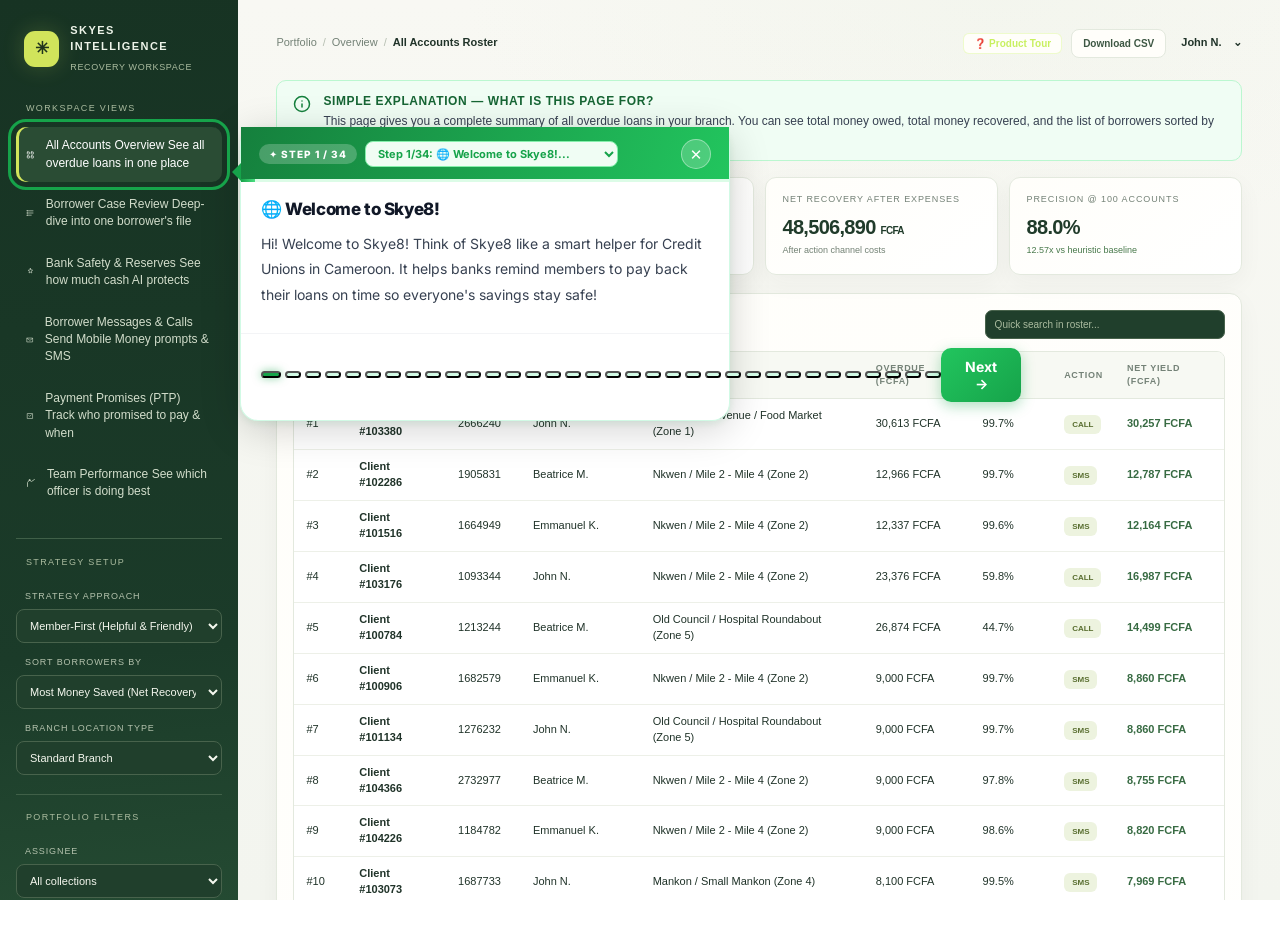
==== commit ff098fe9: "." ====
--- a/app/index.html
+++ b/app/index.html
@@ -7,8 +7,8 @@
 <title>Skyes Intelligence — Recovery Workspace</title>
 <style>
 
-:root{--ink:#203329;--muted:#748277;--paper:#f5f6f0;--surface:#fffefa;--line:#e3e9de;--green:#386b43;--green2:#edf4e9;--citron:#d1e45b;--dark:#173323;--red:#b7473f;--shadow:0 8px 24px #2336240b}*{box-sizing:border-box}body{margin:0;background:radial-gradient(ellipse 55% 35% at 78% 0%,#dbe9d329 0,transparent 76%),linear-gradient(180deg,#f8f8f3,#f3f5ef);color:var(--ink);font:14px "Aptos","Segoe UI",Arial,sans-serif;line-height:1.45;-webkit-font-smoothing:antialiased}.app{min-height:100vh;display:grid;grid-template-columns:238px minmax(0,1fr)}aside{position:sticky;top:0;height:100vh;background:linear-gradient(175deg,#173323,#1b3b29 72%,#244a32);color:#edf4e9;padding:23px 16px;display:flex;flex-direction:column;gap:27px;overflow:auto}.brand{display:flex;align-items:center;gap:11px;padding:0 8px}.mark{width:36px;height:36px;border-radius:11px;background:var(--citron);color:#20341d;display:grid;place-items:center;font-size:17px;font-weight:800;box-shadow:0 0 22px #d1e45b32}.brand b{display:block;font-size:11px;letter-spacing:.13em}.brand small{font-size:9px;color:#aabb9f;letter-spacing:.07em}.nav-label{padding:0 10px 8px;color:#aabb9f;text-transform:uppercase;font-size:9px;letter-spacing:.15em}.nav{display:grid;gap:4px}.nav a{display:flex;align-items:center;gap:11px;text-decoration:none;color:#d2ddcb;padding:10px;border-radius:8px;font-size:12px}.nav a:hover,.nav a.active{background:#2a4c34;color:white}.nav a.active{box-shadow:inset 3px 0 var(--citron)}.nav svg{width:16px;height:16px;fill:none;stroke:currentColor;stroke-width:1.5;stroke-linecap:round;stroke-linejoin:round}.filters{border-top:1px solid #406048;padding-top:17px}.filters label{display:block;margin:13px 9px 6px;color:#b4c2ad;text-transform:uppercase;font-size:9px;letter-spacing:.1em}.filters select{width:100%;border:1px solid #48634c;border-radius:8px;background:#203f2c;color:#f4f7ee;padding:9px;font:inherit;font-size:11px}.user{margin-top:auto;border-top:1px solid #406048;padding:17px 8px 4px;display:flex;align-items:center;gap:10px}.avatar{width:32px;height:32px;border-radius:50%;background:#d1e45b;color:#20341d;display:grid;place-items:center;font-weight:700;font-size:11px}.user b{display:block;color:#f4f7ee;font-size:11px}.user span{color:#b4c2ad;font-size:10px}
-main{min-width:0;width:100%;max-width:1680px;margin:0 auto;padding:24px clamp(18px,3vw,46px) 42px}.topbar{height:38px;display:flex;justify-content:space-between;align-items:center;margin-bottom:18px}.crumb{font-size:11px;color:var(--muted)}.crumb b{color:var(--ink);font-weight:600}.crumb i{font-style:normal;color:#b5beb1;padding:0 6px}.top-actions{display:flex;align-items:center;gap:9px}.plain{border:1px solid var(--line);background:var(--surface);color:#3d5743;border-radius:8px;padding:8px 11px;font:600 10px "Aptos","Segoe UI",Arial,sans-serif}.profile{font-size:11px;font-weight:600;padding-left:6px}.account-hero{position:relative;isolation:isolate;overflow:hidden;display:flex;align-items:center;justify-content:space-between;gap:25px;min-height:196px;padding:26px 30px;border:1px solid #416846;border-left:3px solid var(--citron);border-radius:14px;background:radial-gradient(ellipse at 83% 50%,#86b9422c 0,transparent 37%),linear-gradient(112deg,#183624 0%,#21492e 49%,#35653b 100%);box-shadow:0 16px 40px #24432620;color:white}.account-hero:before{content:"";position:absolute;inset:-40% -7%;z-index:-1;background:radial-gradient(ellipse at 80% 50%,#d5ee8630 0,transparent 34%),radial-gradient(ellipse at 95% 25%,#e6f59c19 0,transparent 27%);filter:blur(5px);animation:glow 12s ease-in-out infinite alternate}.account-hero:after{content:"";position:absolute;z-index:-1;width:330px;height:330px;right:14%;top:-183px;border:1px solid #d1e45b34;border-radius:50%;box-shadow:0 0 0 32px #d1e45b0d,0 0 0 68px #d1e45b07}.hero-copy{position:relative;z-index:1}.eyebrow{display:flex;align-items:center;gap:8px;color:#d9ec83;text-transform:uppercase;letter-spacing:.13em;font-size:9px;font-weight:600}.eyebrow:before{content:"";width:6px;height:6px;border-radius:50%;background:var(--citron);box-shadow:0 0 0 4px #d1e45b1a}.account-hero h1{margin:11px 0 3px;font-size:clamp(24px,2.5vw,34px);letter-spacing:-.045em;line-height:1.1;font-weight:630}.account-hero .subline{margin:0;color:#d1ddcc;font-size:11px}.hero-tags{display:flex;gap:7px;flex-wrap:wrap;margin-top:15px}.tag{border:1px solid #ffffff2c;background:#ffffff0d;color:#edf4e9;border-radius:6px;padding:5px 8px;font-size:9px}.tag.action{background:#d1e45b;color:#20341d;border-color:#d1e45b;font-weight:700}.hero-score{position:relative;z-index:1;display:flex;align-items:center;gap:15px}.score-ring{width:78px;height:78px;flex:0 0 78px;border-radius:50%;display:grid;place-items:center;background:conic-gradient(var(--citron) 0 99%,#ffffff32 99% 100%);box-shadow:0 0 0 7px #d1e45b0d,0 0 24px #d1e45b20;animation:reveal 1s cubic-bezier(.2,.7,.2,1) both}.score-inner{width:64px;height:64px;border-radius:50%;background:#21442d;display:grid;place-content:center;text-align:center}.score-inner b{font-size:21px;letter-spacing:-.04em;color:#fff}.score-inner span{font-size:7px;letter-spacing:.09em;color:#c7d8bd}.score-label{display:grid;gap:4px}.score-label b{font-size:11px;color:#f1f6e9}.score-label span{font-size:9px;color:#c7d8bd}.hero-cta{border:1px solid var(--citron);background:var(--citron);color:#20341d;border-radius:8px;padding:10px 13px;font:700 10px "Aptos","Segoe UI",Arial,sans-serif;white-space:nowrap;box-shadow:0 0 20px #d1e45b1f}
+:root{--ink:#203329;--muted:#748277;--paper:#f5f6f0;--surface:#fffefa;--line:#e3e9de;--green:#386b43;--green2:#edf4e9;--citron:#d1e45b;--dark:#173323;--red:#b7473f;--shadow:0 8px 24px #2336240b}*{box-sizing:border-box}html,body{height:100%;overflow:hidden;margin:0;background:radial-gradient(ellipse 55% 35% at 78% 0%,#dbe9d329 0,transparent 76%),linear-gradient(180deg,#f8f8f3,#f3f5ef);color:var(--ink);font:14px "Aptos","Segoe UI",Arial,sans-serif;line-height:1.45;-webkit-font-smoothing:antialiased}.app{height:100vh;max-height:100vh;overflow:hidden;display:grid;grid-template-columns:238px minmax(0,1fr)}aside{height:100vh;background:linear-gradient(175deg,#173323,#1b3b29 72%,#244a32);color:#edf4e9;padding:23px 16px;display:flex;flex-direction:column;gap:27px;overflow-y:auto;overflow-x:hidden}.brand{display:flex;align-items:center;gap:11px;padding:0 8px}.mark{width:36px;height:36px;border-radius:11px;background:var(--citron);color:#20341d;display:grid;place-items:center;font-size:17px;font-weight:800;box-shadow:0 0 22px #d1e45b32}.brand b{display:block;font-size:11px;letter-spacing:.13em}.brand small{font-size:9px;color:#aabb9f;letter-spacing:.07em}.nav-label{padding:0 10px 8px;color:#aabb9f;text-transform:uppercase;font-size:9px;letter-spacing:.15em}.nav{display:grid;gap:4px}.nav a{display:flex;align-items:center;gap:11px;text-decoration:none;color:#d2ddcb;padding:10px;border-radius:8px;font-size:12px}.nav a:hover,.nav a.active{background:#2a4c34;color:white}.nav a.active{box-shadow:inset 3px 0 var(--citron)}.nav svg{width:16px;height:16px;fill:none;stroke:currentColor;stroke-width:1.5;stroke-linecap:round;stroke-linejoin:round}.filters{border-top:1px solid #406048;padding-top:17px}.filters label{display:block;margin:13px 9px 6px;color:#b4c2ad;text-transform:uppercase;font-size:9px;letter-spacing:.1em}.filters select{width:100%;border:1px solid #48634c;border-radius:8px;background:#203f2c;color:#f4f7ee;padding:9px;font:inherit;font-size:11px}.user{margin-top:auto;border-top:1px solid #406048;padding:17px 8px 4px;display:flex;align-items:center;gap:10px}.avatar{width:32px;height:32px;border-radius:50%;background:#d1e45b;color:#20341d;display:grid;place-items:center;font-weight:700;font-size:11px}.user b{display:block;color:#f4f7ee;font-size:11px}.user span{color:#b4c2ad;font-size:10px}
+main{min-width:0;width:100%;max-width:1680px;height:100vh;overflow-y:auto;overflow-x:hidden;margin:0 auto;padding:24px clamp(18px,3vw,46px) 42px}.topbar{height:38px;display:flex;justify-content:space-between;align-items:center;margin-bottom:18px}.crumb{font-size:11px;color:var(--muted)}.crumb b{color:var(--ink);font-weight:600}.crumb i{font-style:normal;color:#b5beb1;padding:0 6px}.top-actions{display:flex;align-items:center;gap:9px}.plain{border:1px solid var(--line);background:var(--surface);color:#3d5743;border-radius:8px;padding:8px 11px;font:600 10px "Aptos","Segoe UI",Arial,sans-serif}.profile{font-size:11px;font-weight:600;padding-left:6px}.account-hero{position:relative;isolation:isolate;overflow:hidden;display:flex;align-items:center;justify-content:space-between;gap:25px;min-height:196px;padding:26px 30px;border:1px solid #416846;border-left:3px solid var(--citron);border-radius:14px;background:radial-gradient(ellipse at 83% 50%,#86b9422c 0,transparent 37%),linear-gradient(112deg,#183624 0%,#21492e 49%,#35653b 100%);box-shadow:0 16px 40px #24432620;color:white}.account-hero:before{content:"";position:absolute;inset:-40% -7%;z-index:-1;background:radial-gradient(ellipse at 80% 50%,#d5ee8630 0,transparent 34%),radial-gradient(ellipse at 95% 25%,#e6f59c19 0,transparent 27%);filter:blur(5px);animation:glow 12s ease-in-out infinite alternate}.account-hero:after{content:"";position:absolute;z-index:-1;width:330px;height:330px;right:14%;top:-183px;border:1px solid #d1e45b34;border-radius:50%;box-shadow:0 0 0 32px #d1e45b0d,0 0 0 68px #d1e45b07}.hero-copy{position:relative;z-index:1}.eyebrow{display:flex;align-items:center;gap:8px;color:#d9ec83;text-transform:uppercase;letter-spacing:.13em;font-size:9px;font-weight:600}.eyebrow:before{content:"";width:6px;height:6px;border-radius:50%;background:var(--citron);box-shadow:0 0 0 4px #d1e45b1a}.account-hero h1{margin:11px 0 3px;font-size:clamp(24px,2.5vw,34px);letter-spacing:-.045em;line-height:1.1;font-weight:630}.account-hero .subline{margin:0;color:#d1ddcc;font-size:11px}.hero-tags{display:flex;gap:7px;flex-wrap:wrap;margin-top:15px}.tag{border:1px solid #ffffff2c;background:#ffffff0d;color:#edf4e9;border-radius:6px;padding:5px 8px;font-size:9px}.tag.action{background:#d1e45b;color:#20341d;border-color:#d1e45b;font-weight:700}.hero-score{position:relative;z-index:1;display:flex;align-items:center;gap:15px}.score-ring{width:78px;height:78px;flex:0 0 78px;border-radius:50%;display:grid;place-items:center;background:conic-gradient(var(--citron) 0 99%,#ffffff32 99% 100%);box-shadow:0 0 0 7px #d1e45b0d,0 0 24px #d1e45b20;animation:reveal 1s cubic-bezier(.2,.7,.2,1) both}.score-inner{width:64px;height:64px;border-radius:50%;background:#21442d;display:grid;place-content:center;text-align:center}.score-inner b{font-size:21px;letter-spacing:-.04em;color:#fff}.score-inner span{font-size:7px;letter-spacing:.09em;color:#c7d8bd}.score-label{display:grid;gap:4px}.score-label b{font-size:11px;color:#f1f6e9}.score-label span{font-size:9px;color:#c7d8bd}.hero-cta{border:1px solid var(--citron);background:var(--citron);color:#20341d;border-radius:8px;padding:10px 13px;font:700 10px "Aptos","Segoe UI",Arial,sans-serif;white-space:nowrap;box-shadow:0 0 20px #d1e45b1f}
 .metrics{display:grid;grid-template-columns:repeat(4,minmax(0,1fr));gap:11px;margin:14px 0 25px}.metric{min-height:98px;padding:15px 17px;background:linear-gradient(145deg,#fffefa,#fff);border:1px solid var(--line);border-radius:11px;box-shadow:var(--shadow);animation:rise .5s both}.metric:nth-child(2){animation-delay:.07s}.metric:nth-child(3){animation-delay:.14s}.metric:nth-child(4){animation-delay:.21s}.metric-label{font-size:9px;color:var(--muted);text-transform:uppercase;letter-spacing:.1em}.metric-value{margin:7px 0 2px;font-size:20px;letter-spacing:-.035em;font-weight:650;font-variant-numeric:tabular-nums;color:#203b2a}.metric-note{font-size:9px;color:#728174}.metric-note.good{color:#47784a}.work-head{display:flex;justify-content:space-between;align-items:end;gap:12px;margin:0 0 12px}.work-head h2{font-size:19px;letter-spacing:-.035em;margin:0 0 3px}.work-head p{font-size:10px;color:var(--muted);margin:0}.text-link{color:var(--green);font-size:10px;text-decoration:none;font-weight:700;white-space:nowrap}
 .grid{display:grid;grid-template-columns:minmax(0,1.25fr) minmax(300px,.75fr);gap:13px;align-items:start}.card{background:linear-gradient(145deg,#fffefa,#fff);border:1px solid var(--line);border-radius:12px;box-shadow:var(--shadow);overflow:hidden}.card-head{display:flex;align-items:center;justify-content:space-between;gap:10px;padding:13px 16px;border-bottom:1px solid #e9eee7;background:linear-gradient(90deg,#f7f9f3,#fffefa)}.card-head h3{font-size:11px;margin:0;font-weight:700}.card-body{padding:15px 16px}.pill{background:#edf3df;color:#596e30;padding:5px 8px;border-radius:6px;font-size:9px;font-weight:700;white-space:nowrap}.timeline{display:grid;grid-template-columns:repeat(4,1fr);gap:0;margin:1px 0 13px}.step{position:relative;padding-right:7px}.step:after{content:"";position:absolute;left:18px;right:0;top:9px;height:1px;background:#dfe7da}.step:last-child:after{display:none}.step-dot{position:relative;z-index:1;width:19px;height:19px;border:1px solid #dce6d8;border-radius:50%;background:#fff;display:grid;place-items:center;color:#81937b;font-size:9px}.step.done .step-dot{background:#e9f2e0;border-color:#cdddba;color:#47784a}.step.current .step-dot{background:#d1e45b;border-color:#b8cd48;color:#20341d;box-shadow:0 0 0 4px #d1e45b2b}.step span{display:block;font-size:8px;color:#7a877b;margin-top:5px;white-space:nowrap}.case-data{display:grid;grid-template-columns:1fr 1fr;gap:11px;padding-top:12px;border-top:1px solid #edf0e8}.field-label{display:block;color:#7b887c;text-transform:uppercase;letter-spacing:.08em;font-size:8px;margin-bottom:4px}.field-value{font-size:10px;font-weight:600;color:#2c4031}.evidence{display:grid;gap:7px}.signal{display:flex;align-items:center;gap:9px;padding:9px 10px;border:1px solid #dcebd8;background:#f4f8ef;border-radius:7px;font-size:9px;color:#3e5b42}.signal .sig-ico{width:19px;height:19px;flex:0 0 19px;border-radius:6px;display:grid;place-items:center;background:#e1efd9;color:#4d8051;font-size:10px;font-weight:800}.signal span:last-child{margin-left:auto;color:#52764c;font-size:8px;font-weight:700;white-space:nowrap}.signal.risk{border-color:#f0ddd8;background:#fcf5f2;color:#704b45}.signal.risk .sig-ico{background:#f7e5df;color:#b7473f}.signal.risk span:last-child{color:#a4574b}.rationale{margin-top:12px;padding:11px 12px;background:linear-gradient(115deg,#f4f7ec,#f8f8f2);border:1px solid #e6ecd9;border-radius:8px;color:#64715f;font-size:9px;line-height:1.65}.rationale b{display:block;margin-bottom:3px;color:#2b4430;font-size:9px}.rationale em{color:#426b40;font-style:normal;font-weight:600}
 .composer{padding:14px 16px}.composer-label{display:flex;justify-content:space-between;gap:8px;align-items:center;margin-bottom:9px}.composer-label b{font-size:10px}.composer-label span{font-size:9px;color:#849084}.message{width:100%;min-height:103px;resize:vertical;border:1px solid #e2e9df;border-radius:8px;background:#fafbf7;padding:12px;color:#415344;font:10px/1.65 "Aptos","Segoe UI",Arial,sans-serif}.composer-foot{display:flex;justify-content:space-between;align-items:center;gap:10px;margin-top:9px}.helper{font-size:8px;color:#7b897c}.green-btn{border:1px solid #47784a;background:linear-gradient(100deg,#386b43,#59874a);color:white;border-radius:7px;padding:9px 12px;font:700 9px "Aptos","Segoe UI",Arial,sans-serif;white-space:nowrap;box-shadow:0 4px 13px #315b361c}
@@ -249,6 +249,25 @@
     outline: none;
 }
 
+
+aside {
+    overflow-y: auto !important;
+    overflow-x: hidden !important;
+    scrollbar-width: none !important;
+    -ms-overflow-style: none !important;
+}
+aside::-webkit-scrollbar {
+    display: none !important;
+    width: 0 !important;
+    height: 0 !important;
+}
+#top-account-select {
+    max-width: 230px !important;
+    white-space: nowrap !important;
+    text-overflow: ellipsis !important;
+    overflow: hidden !important;
+}
+
 </style>
 </head>
 <body>
@@ -267,46 +286,72 @@
     </div>
 
     <nav class="nav" aria-label="Primary navigation">
-        <div class="nav-label">Workspace</div>
+        <div class="nav-label">Workspace Views</div>
         <a href="javascript:void(0)" onclick="switchTab('overview')" id="nav-overview">
             <svg viewBox="0 0 20 20" aria-hidden="true"><rect x="3" y="3" width="5" height="5" rx="1"/><rect x="12" y="3" width="5" height="5" rx="1"/><rect x="3" y="12" width="5" height="5" rx="1"/><rect x="12" y="12" width="5" height="5" rx="1"/></svg>
-            Overview
+            <span class="nav-item-text">
+                <span class="nav-item-name">All Accounts Overview</span>
+                <span class="nav-item-hint">See all overdue loans in one place</span>
+            </span>
         </a>
         <a href="javascript:void(0)" onclick="switchTab('case-review')" id="nav-case-review" class="active">
             <svg viewBox="0 0 20 20" aria-hidden="true"><path d="M4 5h12M4 10h12M4 15h8"/><circle cx="2.5" cy="5" r=".5"/><circle cx="2.5" cy="10" r=".5"/><circle cx="2.5" cy="15" r=".5"/></svg>
-            Case review
+            <span class="nav-item-text">
+                <span class="nav-item-name">Borrower Case Review</span>
+                <span class="nav-item-hint">Deep-dive into one borrower's file</span>
+            </span>
         </a>
         <a href="javascript:void(0)" onclick="switchTab('signals')" id="nav-signals">
-            <svg viewBox="0 0 20 20" aria-hidden="true"><circle cx="10" cy="10" r="7"/><path d="M10 6v4l3 2"/></svg>
-            Decision signals
+            <svg viewBox="0 0 20 20" aria-hidden="true"><path d="M10 2l1.5 3.5L15 6l-2.5 2.5.5 3.5L10 10.5 7 12l.5-3.5L5 6l3.5-.5z"/></svg>
+            <span class="nav-item-text">
+                <span class="nav-item-name">Bank Safety &amp; Reserves</span>
+                <span class="nav-item-hint">See how much cash AI protects</span>
+            </span>
         </a>
         <a href="javascript:void(0)" onclick="switchTab('outreach')" id="nav-outreach">
             <svg viewBox="0 0 20 20" aria-hidden="true"><path d="M3 5h14v10H3zM3 6l7 5 7-5"/></svg>
-            Member outreach
+            <span class="nav-item-text">
+                <span class="nav-item-name">Borrower Messages &amp; Calls</span>
+                <span class="nav-item-hint">Send Mobile Money prompts &amp; SMS</span>
+            </span>
+        </a>
+        <a href="javascript:void(0)" onclick="switchTab('promises')" id="nav-promises">
+            <svg viewBox="0 0 20 20" aria-hidden="true"><path d="M4 4h12v12H4z"/><path d="M7 9l2 2 4-4"/></svg>
+            <span class="nav-item-text">
+                <span class="nav-item-name">Payment Promises (PTP)</span>
+                <span class="nav-item-hint">Track who promised to pay &amp; when</span>
+            </span>
+        </a>
+        <a href="javascript:void(0)" onclick="switchTab('scorecard')" id="nav-scorecard">
+            <svg viewBox="0 0 20 20" aria-hidden="true"><path d="M3 17V9l4-5 4 3 6-4"/><circle cx="7" cy="4" r="1"/></svg>
+            <span class="nav-item-text">
+                <span class="nav-item-name">Team Performance</span>
+                <span class="nav-item-hint">See which officer is doing best</span>
+            </span>
         </a>
     </nav>
 
     <div class="filters">
-        <div class="nav-label">Decision setup</div>
-        <label for="mandate">Strategic mandate</label>
+        <div class="nav-label">Strategy Setup</div>
+        <label for="mandate">Strategy Approach</label>
         <select id="mandate">
-            <option>Member-first recovery</option>
-            <option>Balanced portfolio</option>
-            <option>Recovery priority</option>
+            <option>Member-First (Helpful &amp; Friendly)</option>
+            <option>Balanced (Standard Follow-up)</option>
+            <option>Urgent Priority (High Risk First)</option>
         </select>
 
-        <label for="objective">Optimization objective</label>
+        <label for="objective">Sort Borrowers By</label>
         <select id="objective" onchange="reSortPortfolio(this.value)">
-            <option value="ev">Maximum net recovery (EV)</option>
-            <option value="cure">Highest cure probability</option>
-            <option value="debt">Arrears balance</option>
+            <option value="ev">Most Money Saved (Net Recovery)</option>
+            <option value="cure">Easiest to Pay Back (Highest Cure)</option>
+            <option value="debt">Highest Unpaid Balance</option>
         </select>
 
-        <label for="archetype">Branch archetype</label>
+        <label for="archetype">Branch Location Type</label>
         <select id="archetype">
-            <option>Standard calibration</option>
-            <option>Urban branch (Bamenda)</option>
-            <option>Rural branch (Mezam Division)</option>
+            <option>Standard Branch</option>
+            <option>Urban City Branch (Bamenda)</option>
+            <option>Rural Village Branch (Mezam Division)</option>
         </select>
 
         <div class="nav-label filter-divider">Portfolio filters</div>
@@ -349,7 +394,9 @@
 
         <div class="sidebar-utility">
             <div class="nav-label">Operations</div>
-            <button class="export-btn office-btn" onclick="alert('Allocated 400 cases across 3 Field Officers in Bamenda.')">▤　Office catalog &amp; allocation</button>
+            <button class="export-btn office-btn" onclick="showOfficeCatalog()">▤　Office catalog &amp; allocation</button>
+            <button id="btn-tour-import-csv" class="export-btn" onclick="showCSVUploadModal()" style="margin-top:8px;background:linear-gradient(100deg,#1d4ed8,#2563eb);border-color:#3b82f6;">📤 Import / Upload CSV Data</button>
+            <button id="btn-tour-reconcile" class="export-btn" onclick="showReconcileModal()" style="margin-top:6px;background:linear-gradient(100deg,#059669,#10b981);border-color:#10b981;">💰 Reconcile Payments CSV</button>
             <div class="nav-label mobility-label" style="margin-top:12px;">Field mobility</div>
             <button class="export-btn" onclick="downloadCallSheetCSV()">⇩　Download full call sheet <small>CSV</small></button>
         </div>
@@ -370,15 +417,27 @@
      ========================================== -->
 <main id="view-case-review" class="view-container active">
     <header class="topbar">
-        <div class="crumb">Portfolio<i>/</i>Priority cases<i>/</i><b>Account review</b></div>
+        <div class="crumb">Portfolio<i>/</i>Priority cases<i>/</i><b>Borrower Case Review</b></div>
         <div class="top-actions">
-            <button class="plain" onclick="alert('Draft committed to local memory.')">Save draft</button>
+            <button class="plain" onclick="startProductTour(true)" style="color:#c8f060;font-weight:700;border:1px solid rgba(200,240,96,0.3);padding:4px 10px;border-radius:6px;">❓ Product Tour</button>
+            <button class="plain" onclick="showToast('<b>✔ Draft Saved</b><br/>Account review preserved in session memory.','info')">Save draft</button>
             <select id="top-account-select" class="plain" onchange="loadAccount(this.value)" style="font-weight:700; cursor:pointer;">
                 <!-- Populated dynamically via JS -->
             </select>
             <span class="profile">John N.　⌄</span>
         </div>
     </header>
+
+    <!-- Simple Explanation Card -->
+    <div style="background:#f0fdf4; border:1px solid #bbf7d0; border-radius:10px; padding:12px 16px; margin-bottom:16px; display:flex; align-items:flex-start; gap:12px;">
+        <svg width="18" height="18" viewBox="0 0 24 24" fill="none" stroke="#15803d" stroke-width="2" stroke-linecap="round" stroke-linejoin="round" style="flex-shrink:0; margin-top:2px;">
+            <circle cx="12" cy="12" r="10"/><line x1="12" y1="16" x2="12" y2="12"/><line x1="12" y1="8" x2="12.01" y2="8"/>
+        </svg>
+        <div>
+            <strong style="color:#166534; font-size:12px; text-transform:uppercase; letter-spacing:0.05em; display:block; margin-bottom:2px;">Simple Explanation — What is this page for?</strong>
+            <p style="margin:0; font-size:12px; color:#374151; line-height:1.5;">This page shows details for a single borrower who has an overdue loan. It tells you how much money they owe, how likely they are to pay back today, and what message or payment plan to offer them.</p>
+        </div>
+    </div>
 
     <section class="account-hero">
         <div class="hero-copy">
@@ -491,7 +550,7 @@
                 </div>
                 <div class="contact-row">
                     <div><span class="field-label">Alternative number</span><b class="field-value">+237 690 123 456 (Orange)</b></div>
-                    <button class="contact-action secondary" onclick="alert('Alternate number: Orange Cameroon (+237 690 123 456). Verified active on Mobile Money.')">View details</button>
+                    <button class="contact-action secondary" onclick="showToast('<b>Alternate Number</b><br/>+237 690 123 456 (Orange Money)<br/><small style=\'opacity:.8\'>Verified active on MoMo — use for WhatsApp fallback</small>','info')">View details</button>
                 </div>
                 <div class="dial-note">
                     <b>Before you dial</b>
@@ -510,7 +569,7 @@
                 <textarea class="decision-note" id="decision-note">A supportive call is recommended based on the account’s strong repayment history and consistent kept promises. Confirm the member’s current circumstances and agree on an affordable next step.</textarea>
                 <div class="decision-foot">
                     <span class="helper">Document any change from the recommended approach.</span>
-                    <button class="outline-btn" onclick="alert('Decision rationale updated.')">Save rationale</button>
+                    <button class="outline-btn" onclick="saveRationale()">Save rationale</button>
                 </div>
             </div>
         </section>
@@ -530,7 +589,11 @@
                 <textarea class="message" id="call-script-box" aria-label="Conversation opening">Hello, I’m calling from Skyes about your account. We noticed your recent payment may have been difficult to make on time. I’d like to understand what works for you and discuss a manageable way forward. Is now a good time to talk?</textarea>
                 <div class="composer-foot">
                     <span class="helper">Use a respectful, supportive tone. Confirm identity before discussing account details.</span>
-                    <button class="green-btn" onclick="copyCallScript()">Use this call script</button>
+                    <div style="display:flex; gap:8px; flex-wrap:wrap; align-items:center;">
+                        <button class="green-btn" onclick="copyCallScript()">Copy script</button>
+                        <button class="green-btn" id="sms-send-btn" onclick="sendSmsMessage()" style="font-size:9px;">&#128228; Send SMS</button>
+                        <button class="green-btn" id="whatsapp-send-btn" onclick="sendWhatsAppMessage()" style="background:linear-gradient(100deg,#075e54,#25d366); border-color:#25d366; font-size:9px;">&#128172; WhatsApp</button>
+                    </div>
                 </div>
             </div>
         </section>
@@ -637,12 +700,24 @@
      ========================================== -->
 <main id="view-overview" class="view-container">
     <header class="topbar">
-        <div class="crumb">Portfolio<i>/</i>Overview<i>/</i><b>Delinquent call roster</b></div>
+        <div class="crumb">Portfolio<i>/</i>Overview<i>/</i><b>All Accounts Roster</b></div>
         <div class="top-actions">
+            <button class="plain" onclick="startProductTour(true)" style="color:#c8f060;font-weight:700;border:1px solid rgba(200,240,96,0.3);padding:4px 10px;border-radius:6px;">❓ Product Tour</button>
             <button class="plain" onclick="downloadCallSheetCSV()">Download CSV</button>
             <span class="profile">John N.　⌄</span>
         </div>
     </header>
+
+    <!-- Simple Explanation Card -->
+    <div style="background:#f0fdf4; border:1px solid #bbf7d0; border-radius:10px; padding:12px 16px; margin-bottom:16px; display:flex; align-items:flex-start; gap:12px;">
+        <svg width="18" height="18" viewBox="0 0 24 24" fill="none" stroke="#15803d" stroke-width="2" stroke-linecap="round" stroke-linejoin="round" style="flex-shrink:0; margin-top:2px;">
+            <circle cx="12" cy="12" r="10"/><line x1="12" y1="16" x2="12" y2="12"/><line x1="12" y1="8" x2="12.01" y2="8"/>
+        </svg>
+        <div>
+            <strong style="color:#166534; font-size:12px; text-transform:uppercase; letter-spacing:0.05em; display:block; margin-bottom:2px;">Simple Explanation — What is this page for?</strong>
+            <p style="margin:0; font-size:12px; color:#374151; line-height:1.5;">This page gives you a complete summary of all overdue loans in your branch. You can see total money owed, total money recovered, and the list of borrowers sorted by priority.</p>
+        </div>
+    </div>
 
     <section class="metrics" style="margin-bottom:18px;">
         <article class="metric">
@@ -753,75 +828,192 @@
      ========================================== -->
 <main id="view-signals" class="view-container">
     <header class="topbar">
-        <div class="crumb">Portfolio<i>/</i>Decision signals<i>/</i><b>Statutory reserves &amp; calibration</b></div>
+        <div class="crumb">Portfolio<i>/</i>Decision signals<i>/</i><b>Bank Safety &amp; Reserves</b></div>
         <div class="top-actions">
+            <button class="plain" onclick="startProductTour(true)" style="color:#c8f060;font-weight:700;border:1px solid rgba(200,240,96,0.3);padding:4px 10px;border-radius:6px;">❓ Product Tour</button>
             <span class="profile">John N.　⌄</span>
         </div>
     </header>
 
-    <div class="subtabs">
-        <button class="subtab-btn active" onclick="switchSignalSubtab(this, 'subtab-cobac')">COBAC Regulation R-2017/07 Shield</button>
-        <button class="subtab-btn" onclick="switchSignalSubtab(this, 'subtab-adapt')">Model Adaptability &amp; Macro Calibration</button>
-        <button class="subtab-btn" onclick="switchSignalSubtab(this, 'subtab-roi')">Branch ROI &amp; License Calculator</button>
-    </div>
-
+    <!-- Hero Banner -->
+    <!-- Teal hero banner -->
+    <div style="position:relative;isolation:isolate;overflow:hidden;border-radius:20px;background:linear-gradient(120deg,#134e4a 0%,#0f766e 45%,#15803d 100%);padding:26px 30px;margin-bottom:22px;box-shadow:0 16px 48px rgba(15,118,110,0.22);">
+        <div style="position:absolute;z-index:0;right:-30px;top:-50px;width:240px;height:240px;border-radius:50%;background:rgba(255,255,255,0.04);"></div>
+        <div style="position:absolute;z-index:0;right:30px;top:-10px;width:130px;height:130px;border-radius:50%;background:rgba(255,255,255,0.05);"></div>
+        <div style="position:relative;z-index:1;display:flex;align-items:center;gap:20px;flex-wrap:wrap;">
+            <div style="flex-shrink:0;width:60px;height:60px;border-radius:16px;background:rgba(255,255,255,0.12);display:grid;place-items:center;box-shadow:0 0 0 7px rgba(255,255,255,0.06);">
+                <svg width="28" height="28" viewBox="0 0 24 24" fill="none" stroke="white" stroke-width="2" stroke-linecap="round" stroke-linejoin="round"><path d="M12 22s8-4 8-10V5l-8-3-8 3v7c0 6 8 10 8 10z"/><path d="M9 12l2 2 4-4"/></svg>
+            </div>
+            <div style="flex:1;min-width:220px;">
+                <div style="font-size:9px;font-weight:800;color:rgba(255,255,255,0.6);text-transform:uppercase;letter-spacing:0.12em;margin-bottom:4px;">Bank Safety &amp; Reserves — COBAC Law</div>
+                <h2 style="margin:0 0 6px;font-size:clamp(16px,2vw,24px);font-weight:800;color:white;line-height:1.2;">Your Bank is Protected. Here's How.</h2>
+                <p style="margin:0;font-size:12.5px;color:rgba(255,255,255,0.78);line-height:1.6;">African banking law forces banks to <strong style="color:#a7f3d0;">lock away 20 FCFA for every 100 FCFA</strong> of loans 30+ days overdue. Skye8 AI contacts borrowers on <strong style="color:#a7f3d0;">Day 15</strong> — before that deadline — so your bank never loses that money.</p>
+            </div>
+            <div style="display:flex;flex-direction:column;gap:8px;flex-shrink:0;">
+                <div style="background:rgba(255,255,255,0.12);border-radius:10px;padding:9px 14px;text-align:center;">
+                    <div style="font-size:20px;font-weight:800;color:#d1fae5;">20%</div>
+                    <div style="font-size:9px;color:rgba(255,255,255,0.65);text-transform:uppercase;">Law penalty</div>
+                </div>
+                <div style="background:rgba(255,255,255,0.12);border-radius:10px;padding:9px 14px;text-align:center;">
+                    <div style="font-size:18px;font-weight:800;color:#a7f3d0;">Day 15</div>
+                    <div style="font-size:9px;color:rgba(255,255,255,0.65);text-transform:uppercase;">AI acts early</div>
+                </div>
+            </div>
+        </div>
+    </div>
+
+    <!-- 3-step visual flow -->
+    <div style="display:grid;grid-template-columns:repeat(3,1fr);gap:12px;margin-bottom:22px;">
+        <div style="background:#fff;border:1px solid #e2e8f0;border-radius:14px;padding:16px;position:relative;overflow:hidden;">
+            <div style="position:absolute;top:0;left:0;right:0;height:3px;background:linear-gradient(90deg,#ef4444,#f97316);border-radius:14px 14px 0 0;"></div>
+            <div style="font-size:9px;font-weight:800;color:#9f1239;background:#fff1f2;display:inline-block;padding:2px 8px;border-radius:20px;margin-bottom:7px;text-transform:uppercase;">Step 1 — The Problem</div>
+            <div style="font-size:13px;font-weight:800;color:#0f172a;margin-bottom:5px;">Borrower misses payment</div>
+            <p style="margin:0;font-size:11px;color:#475569;line-height:1.6;">A borrower goes past their due date. Every day that passes brings the bank closer to a costly legal penalty.</p>
+        </div>
+        <div style="background:#fff;border:1px solid #e2e8f0;border-radius:14px;padding:16px;position:relative;overflow:hidden;">
+            <div style="position:absolute;top:0;left:0;right:0;height:3px;background:linear-gradient(90deg,#3b82f6,#8b5cf6);border-radius:14px 14px 0 0;"></div>
+            <div style="font-size:9px;font-weight:800;color:#1d4ed8;background:#eff6ff;display:inline-block;padding:2px 8px;border-radius:20px;margin-bottom:7px;text-transform:uppercase;">Step 2 — AI Acts Early</div>
+            <div style="font-size:13px;font-weight:800;color:#0f172a;margin-bottom:5px;">Skye8 contacts them on Day 15</div>
+            <p style="margin:0;font-size:11px;color:#475569;line-height:1.6;">AI sends friendly Mobile Money reminders and payment plans — well before the 30-day deadline.</p>
+        </div>
+        <div style="background:linear-gradient(145deg,#f0fdf4,#fff);border:1.5px solid #86efac;border-radius:14px;padding:16px;position:relative;overflow:hidden;">
+            <div style="position:absolute;top:0;left:0;right:0;height:3px;background:linear-gradient(90deg,#16a34a,#10b981);border-radius:14px 14px 0 0;"></div>
+            <div style="font-size:9px;font-weight:800;color:#166534;background:#dcfce7;display:inline-block;padding:2px 8px;border-radius:20px;margin-bottom:7px;text-transform:uppercase;">Step 3 — Bank Wins</div>
+            <div style="font-size:13px;font-weight:800;color:#14532d;margin-bottom:5px;">No penalty. Cash stays free.</div>
+            <p style="margin:0;font-size:11px;color:#166534;line-height:1.6;">Borrower pays before Day 30. Bank avoids the 20% penalty. Millions of FCFA stay usable.</p>
+        </div>
+    </div>
+
+    <!-- Styled Pill Subtabs -->
+    <div style="display:flex;gap:8px;margin-bottom:20px;background:#f8fafc;padding:5px;border-radius:12px;border:1px solid #e2e8f0;">
+        <button class="subtab-btn active" onclick="switchSignalSubtab(this, 'subtab-cobac')" style="flex:1;border-radius:8px;padding:9px 12px;font-size:11px;font-weight:700;">Reserve Calculator</button>
+        <button class="subtab-btn" onclick="switchSignalSubtab(this, 'subtab-adapt')" style="flex:1;border-radius:8px;padding:9px 12px;font-size:11px;font-weight:700;">Tune AI to Your Branch</button>
+        <button class="subtab-btn" onclick="switchSignalSubtab(this, 'subtab-roi')" style="flex:1;border-radius:8px;padding:9px 12px;font-size:11px;font-weight:700;">Branch Profit &amp; ROI</button>
+    </div>
+
+    <!-- SUBTAB 1: COBAC SHIELD CALCULATOR -->
     <div id="subtab-cobac">
-        <div class="card" style="padding:18px;">
-            <div style="font-size:13px; font-weight:700; color:var(--dark);">COBAC Regulation R-2017/07 Capital Shield &amp; Prudential Reserves</div>
-            <p style="font-size:10px; color:var(--muted); margin:4px 0 14px;">Central African Banking Commission mandatory 20% write-down reserves avoided by Day 15 cure:</p>
-
-            <label class="field-label">Simulated Branch Arrears Portfolio (FCFA)</label>
-            <input type="range" min="25000000" max="500000000" step="5000000" value="150000000" class="filter-range" id="cobac-slider" oninput="updateCobacCalc(this.value)">
-            <div style="font-size:13px; font-weight:700; margin-bottom:14px;" id="cobac-portfolio-txt">150,000,000 FCFA</div>
-
-            <div class="metrics">
-                <article class="metric">
-                    <div class="metric-label">STATUTORY RESERVE PRESERVED</div>
-                    <div class="metric-value" style="color:var(--green);" id="cobac-saved">30,000,000 <small style="font-size:9px;">FCFA</small></div>
-                    <div class="metric-note good">+20.0% capital saved</div>
-                </article>
-                <article class="metric">
-                    <div class="metric-label">UNASSISTED 20% PROVISION</div>
-                    <div class="metric-value" id="cobac-prov">30,000,000 <small style="font-size:9px;">FCFA</small></div>
-                    <div class="metric-note">Mandatory write-down without AI</div>
-                </article>
-                <article class="metric">
-                    <div class="metric-label">PAR30 RISK REDUCTION</div>
-                    <div class="metric-value">-65.6%</div>
-                    <div class="metric-note good">Loans prevented from crossing Day 31</div>
-                </article>
-            </div>
-
-            <div class="card" style="padding:12px; font-size:11px; color:var(--muted); line-height:1.6; background:#f7f9f3;">
-                <strong>Prudential Capital Preservation Mechanism:</strong> Under CEMAC/COBAC Category 1 Microfinance regulations (Regulation R-2017/07, Articles 21–25), loans entering 31–90 days past due mandate an immediate <strong>20% write-down reserve</strong> against Tier 1 regulatory capital. By prioritizing and curing accounts at Day 15 before the Day 31 threshold, Skye8 prevents portfolio impairment, directly safeguarding cash capital to support new cooperative lending.
-            </div>
-        </div>
-    </div>
-
+        <div style="background:#fffbeb;border:1px solid #fde68a;border-radius:10px;padding:10px 14px;margin-bottom:14px;display:flex;align-items:center;gap:10px;">
+            <svg width="15" height="15" viewBox="0 0 24 24" fill="none" stroke="#d97706" stroke-width="2" stroke-linecap="round" stroke-linejoin="round" style="flex-shrink:0;"><circle cx="12" cy="12" r="10"/><line x1="12" y1="8" x2="12" y2="12"/><line x1="12" y1="16" x2="12.01" y2="16"/></svg>
+            <p style="margin:0;font-size:12px;color:#92400e;line-height:1.5;"><strong>Try it yourself!</strong> Drag the slider below to set your branch's overdue loans, and instantly see how much cash Skye8 AI saves your bank.</p>
+        </div>
+        <div class="card" style="padding:24px; border-radius:16px; border:1px solid #e2e8f0; background:#ffffff; box-shadow:0 8px 28px rgba(0,0,0,0.05);">
+            
+            <!-- Header row -->
+            <div style="display:flex;justify-content:space-between;align-items:center;flex-wrap:wrap;gap:12px;margin-bottom:20px;padding-bottom:16px;border-bottom:1px solid #f1f5f9;">
+                <div>
+                    <span style="font-size:10px;font-weight:800;color:#16a34a;background:#dcfce7;padding:3px 10px;border-radius:20px;text-transform:uppercase;letter-spacing:0.08em;">Interactive Calculator</span>
+                    <h3 style="margin:7px 0 2px;font-size:17px;font-weight:800;color:#0f172a;">How Much Cash Does AI Protect?</h3>
+                    <p style="margin:0;font-size:10px;color:#94a3b8;">Drag the slider — numbers update instantly</p>
+                </div>
+                <div style="display:flex;gap:8px;align-items:center;flex-wrap:wrap;">
+                    <span style="font-size:10px;color:#64748b;font-weight:600;">Quick presets:</span>
+                    <button onclick="document.getElementById('cobac-slider').value=50000000; updateCobacCalc(50000000);" class="plain" style="font-size:10px;font-weight:700;padding:5px 10px;border-radius:8px;">Small<br><span style="font-weight:400;color:#64748b;">50M</span></button>
+                    <button onclick="document.getElementById('cobac-slider').value=150000000; updateCobacCalc(150000000);" class="plain" style="font-size:10px;font-weight:700;padding:5px 10px;border-radius:8px;background:#f0fdf4;border-color:#86efac;color:#16a34a;">Medium<br><span style="font-weight:400;">150M</span></button>
+                    <button onclick="document.getElementById('cobac-slider').value=300000000; updateCobacCalc(300000000);" class="plain" style="font-size:10px;font-weight:700;padding:5px 10px;border-radius:8px;">Large<br><span style="font-weight:400;color:#64748b;">300M</span></button>
+                </div>
+            </div>
+
+            <!-- Slider -->
+            <div style="background:linear-gradient(145deg,#f8fafc,#f1f5f9);border:1px solid #e2e8f0;border-radius:14px;padding:18px;margin-bottom:20px;">
+                <div style="display:flex;justify-content:space-between;align-items:center;margin-bottom:10px;">
+                    <div>
+                        <div style="font-size:11px;font-weight:700;color:#334155;">Total overdue loan money in your branch</div>
+                        <div style="font-size:10px;color:#94a3b8;margin-top:2px;">How much borrowers owe but haven't paid back yet</div>
+                    </div>
+                    <div style="font-size:20px;font-weight:800;color:#16a34a;background:#dcfce7;padding:7px 14px;border-radius:10px;" id="cobac-portfolio-txt">150,000,000 FCFA</div>
+                </div>
+                <input type="range" min="25000000" max="500000000" step="5000000" value="150000000" class="filter-range" id="cobac-slider" oninput="updateCobacCalc(this.value)" style="height:10px;accent-color:#16a34a;width:100%;">
+                <div style="display:flex;justify-content:space-between;font-size:10px;color:#94a3b8;margin-top:5px;">
+                    <span>25 Million (smallest)</span><span>250 Million</span><span>500 Million (largest)</span>
+                </div>
+            </div>
+
+            <!-- 3 Result Cards -->
+            <div style="display:grid;grid-template-columns:repeat(3,minmax(0,1fr));gap:14px;margin-bottom:22px;">
+                <!-- Green: Money Saved -->
+                <div style="background:linear-gradient(145deg,#f0fdf4,#dcfce7);border:2px solid #86efac;border-radius:16px;padding:18px;box-shadow:0 6px 18px rgba(22,163,74,0.10);">
+                    <div style="font-size:9px;color:#166534;font-weight:800;text-transform:uppercase;letter-spacing:0.08em;margin-bottom:3px;">Money Saved for Your Bank</div>
+                    <div style="font-size:9px;color:#4ade80;margin-bottom:10px;" title="Money your bank is allowed to keep because AI cured loans early before Day 30">Because AI acted before Day 30</div>
+                    <div style="color:#15803d;font-size:26px;font-weight:800;margin-bottom:7px;font-variant-numeric:tabular-nums;" id="cobac-saved">30,000,000 <small style="font-size:11px;">FCFA</small></div>
+                    <div style="background:#16a34a;color:white;font-size:10px;font-weight:700;padding:4px 10px;border-radius:6px;display:inline-block;">✔ 20% of cash stays FREE</div>
+                </div>
+                <!-- Red: Money at Risk -->
+                <div style="background:linear-gradient(145deg,#fff1f2,#ffe4e6);border:2px solid #fecdd3;border-radius:16px;padding:18px;">
+                    <div style="font-size:9px;color:#9f1239;font-weight:800;text-transform:uppercase;letter-spacing:0.08em;margin-bottom:3px;">Money Locked Away (No AI)</div>
+                    <div style="font-size:9px;color:#f87171;margin-bottom:10px;" title="What the bank loses to mandatory reserves if borrowers pass 30 days">Penalty without Skye8 AI</div>
+                    <div style="color:#be123c;font-size:26px;font-weight:800;margin-bottom:7px;font-variant-numeric:tabular-nums;" id="cobac-prov">30,000,000 <small style="font-size:11px;">FCFA</small></div>
+                    <div style="background:#9f1239;color:white;font-size:10px;font-weight:700;padding:4px 10px;border-radius:6px;display:inline-block;">⚠ Frozen by law — unusable</div>
+                </div>
+                <!-- Blue: Loans Cured -->
+                <div style="background:linear-gradient(145deg,#f0f9ff,#e0f2fe);border:2px solid #bae6fd;border-radius:16px;padding:18px;">
+                    <div style="font-size:9px;color:#0369a1;font-weight:800;text-transform:uppercase;letter-spacing:0.08em;margin-bottom:3px;">Late Payments Prevented</div>
+                    <div style="font-size:9px;color:#38bdf8;margin-bottom:10px;" title="Percentage of overdue loans paid on time because of AI">Loans paid before deadline</div>
+                    <div style="color:#0284c7;font-size:26px;font-weight:800;margin-bottom:7px;">65.6%</div>
+                    <div style="background:#0369a1;color:white;font-size:10px;font-weight:700;padding:4px 10px;border-radius:6px;display:inline-block;">Paid before 30-day line</div>
+                </div>
+            </div>
+
+            <!-- 30-day visual timeline -->
+            <div style="background:#f8fafc;border:1px solid #e2e8f0;border-radius:14px;padding:16px;margin-bottom:18px;">
+                <div style="font-size:11px;font-weight:700;color:#334155;margin-bottom:10px;">The 30-Day Danger Clock — How AI Beats It</div>
+                <div style="position:relative;height:38px;border-radius:8px;background:linear-gradient(90deg,#dcfce7 0%,#fef9c3 50%,#fee2e2 100%);overflow:hidden;margin-bottom:7px;">
+                    <div style="position:absolute;left:50%;top:0;bottom:0;width:2px;background:#f59e0b;opacity:0.6;"></div>
+                    <div style="position:absolute;left:calc(50% - 6px);top:50%;transform:translateY(-50%);width:12px;height:12px;border-radius:50%;background:#3b82f6;box-shadow:0 0 0 3px rgba(59,130,246,0.3);z-index:2;"></div>
+                    <div style="position:absolute;left:0;top:0;height:100%;width:50%;display:flex;align-items:center;padding-left:12px;">
+                        <span style="font-size:10px;font-weight:700;color:#166534;">Safe Zone — Days 1–15</span>
+                    </div>
+                    <div style="position:absolute;right:0;top:0;height:100%;width:50%;display:flex;align-items:center;justify-content:flex-end;padding-right:12px;">
+                        <span style="font-size:10px;font-weight:700;color:#9f1239;">Danger Zone — Days 16–30+</span>
+                    </div>
+                </div>
+                <div style="display:flex;justify-content:space-between;font-size:10px;color:#94a3b8;">
+                    <span>Day 1 — Loan overdue</span>
+                    <span style="color:#3b82f6;font-weight:700;">← Skye8 AI contacts here</span>
+                    <span style="color:#dc2626;font-weight:700;">Day 30 — Penalty starts →</span>
+                </div>
+            </div>
+
+            <!-- Plain-English analogy -->
+            <div style="background:linear-gradient(145deg,#1e3a2f,#15332a);border-radius:14px;padding:18px 22px;color:white;">
+                <div style="font-size:11px;font-weight:800;color:#a7f3d0;text-transform:uppercase;letter-spacing:0.08em;margin-bottom:8px;">In Simple Words</div>
+                <p style="margin:0;font-size:12.5px;color:rgba(255,255,255,0.85);line-height:1.7;">Imagine you lend a friend 100 FCFA. If they don't pay back within 30 days, the government says your bank must put 20 FCFA in a locked box where nobody can touch it. But if Skye8 AI reminds your friend on Day 15 and they pay early, <strong style="color:#86efac;">that locked box never gets created</strong> — and you keep all your money free to use!</p>
+            </div>
+        </div>
+    </div>
+
+    <!-- SUBTAB 2: AI TUNING -->
     <div id="subtab-adapt" style="display:none;">
-        <div class="card" style="padding:18px;">
-            <div style="font-size:13px; font-weight:700; color:var(--dark);">Model Adaptability &amp; Macro Calibration Studio</div>
-            <p style="font-size:10px; color:var(--muted); margin:4px 0 14px;">Dynamic prior tuning, seasonal economic shocks, and online active learning telemetry.</p>
-
-            <div style="display:grid; grid-template-columns:1fr 1fr; gap:16px;">
+        <div style="background:#fffbeb;border:1px solid #fde68a;border-radius:10px;padding:10px 14px;margin-bottom:14px;display:flex;align-items:center;gap:10px;">
+            <svg width="15" height="15" viewBox="0 0 24 24" fill="none" stroke="#d97706" stroke-width="2" stroke-linecap="round" stroke-linejoin="round" style="flex-shrink:0;"><circle cx="12" cy="12" r="3"/><path d="M19.07 4.93a10 10 0 010 14.14M4.93 4.93a10 10 0 000 14.14"/></svg>
+            <p style="margin:0;font-size:12px;color:#92400e;line-height:1.5;"><strong>What is this?</strong> Tell the AI about your local area — like harvest season or school fee time — so it makes smarter decisions for your specific branch.</p>
+        </div>
+        <div class="card" style="padding:24px; border-radius:16px; border:1px solid #e2e8f0; background:#ffffff;">
+            <h3 style="margin:0 0 4px; font-size:17px; font-weight:800; color:#0f172a;">Tell the AI About Your Local Area</h3>
+            <p style="font-size:12px; color:#64748b; margin:0 0 22px; line-height:1.6;">Farmers pay differently in harvest season. Students struggle during school fees. Set these sliders so the AI knows when to be patient — and when to follow up more urgently.</p>
+
+            <div style="display:grid; grid-template-columns:1fr 1fr; gap:20px;">
+                <div style="background:#f8fafc; padding:18px; border-radius:12px; border:1px solid #e2e8f0;">
+                    <label class="field-label" style="font-size:11px; color:#334155; font-weight:700;">🌾 Seasonal Harvest Cash Boost (+15%)</label>
+                    <input type="range" min="0" max="40" value="15" class="filter-range" style="margin-bottom:14px;">
+                    
+                    <label class="field-label" style="font-size:11px; color:#334155; font-weight:700;">📚 School Tuition Expense Season (-10%)</label>
+                    <input type="range" min="0" max="35" value="10" class="filter-range" style="margin-bottom:14px;">
+                    
+                    <label class="field-label" style="font-size:11px; color:#334155; font-weight:700;">⛽ Motorcycle Fuel Price (FCFA / Liter)</label>
+                    <input type="number" value="850" class="control" style="margin-bottom:14px;">
+                    
+                    <label class="field-label" style="font-size:11px; color:#334155; font-weight:700;">📞 Phone Call Cost (FCFA / Call)</label>
+                    <input type="number" value="500" class="control">
+                </div>
                 <div>
-                    <label class="field-label">Seasonal Harvest Cash Inflow Boost (+15%)</label>
-                    <input type="range" min="0" max="40" value="15" class="filter-range">
-                    <label class="field-label">School Fee Tuition Expense Drag (-10%)</label>
-                    <input type="range" min="0" max="35" value="10" class="filter-range">
-                    <label class="field-label">Motorcycle Fuel Price (FCFA / L)</label>
-                    <input type="number" value="850" class="control" style="margin-bottom:8px;">
-                    <label class="field-label">Outreach Phone Call Cost (FCFA / Call)</label>
-                    <input type="number" value="500" class="control">
-                </div>
-                <div>
-                    <div class="card" style="padding:14px; background:#f7f9f3;">
-                        <div style="font-size:9px; text-transform:uppercase; color:var(--muted); font-weight:700;">ACTIVE ENGINE STATE</div>
-                        <div style="font-size:11px; margin-top:6px; line-height:1.7;">
-                            Branch Log-Odds Offset: <b>+0.00</b><br>
-                            Seasonal Multiplier: <b>1.05x</b><br>
-                            Online Field Feedback Adjustments: <b id="feedback-count">0 accounts</b><br>
-                            Schema Robustness: <b>Graceful Domain Imputation Active</b>
+                    <div style="padding:18px; background:linear-gradient(145deg, #f0fdf4, #ffffff); border:1px solid #86efac; border-radius:12px; height:100%;">
+                        <div style="font-size:11px; text-transform:uppercase; color:#166534; font-weight:800; letter-spacing:0.06em; margin-bottom:10px;">ACTIVE AI ENGINE STATUS</div>
+                        <div style="font-size:12.5px; color:#1f2937; line-height:1.8;">
+                            • Branch Calibration: <b>Bamenda Urban &amp; Rural Mix</b><br>
+                            • Seasonal Multiplier: <b>1.05x (Harvest Season Active)</b><br>
+                            • Officer Feedback Logged: <b id="feedback-count">0 accounts</b><br>
+                            • AI Health Status: <span style="color:#16a34a; font-weight:700;">✔ 100% Calibrated &amp; Active</span>
                         </div>
                     </div>
                 </div>
@@ -829,39 +1021,50 @@
         </div>
     </div>
 
+    <!-- SUBTAB 3: BRANCH ROI -->
     <div id="subtab-roi" style="display:none;">
-        <div class="card" style="padding:18px;">
-            <div style="font-size:13px; font-weight:700; color:var(--dark);">Credit Union Branch ROI &amp; License Fee Calculator</div>
-            <p style="font-size:10px; color:var(--muted); margin:4px 0 14px;">Commercial financial return model for Category 1 Microfinance Branch Managers (NtaCCUL, AZICCUL, CamCCUL).</p>
-
-            <div class="metrics">
-                <article class="metric">
-                    <div class="metric-label">BASELINE RECOVERY</div>
-                    <div class="metric-value">18,000,000 <small style="font-size:9px;">FCFA</small></div>
-                    <div class="metric-note">Without AI intervention</div>
+        <div style="background:#fffbeb;border:1px solid #fde68a;border-radius:10px;padding:10px 14px;margin-bottom:14px;display:flex;align-items:center;gap:10px;">
+            <svg width="15" height="15" viewBox="0 0 24 24" fill="none" stroke="#d97706" stroke-width="2" stroke-linecap="round" stroke-linejoin="round" style="flex-shrink:0;"><line x1="12" y1="1" x2="12" y2="23"/><path d="M17 5H9.5a3.5 3.5 0 000 7h5a3.5 3.5 0 010 7H6"/></svg>
+            <p style="margin:0;font-size:12px;color:#92400e;line-height:1.5;"><strong>What is ROI?</strong> ROI = Return On Investment. It means: how much do you get back compared to what you paid? This page shows exactly how much extra money Skye8 AI earns your branch each month.</p>
+        </div>
+        <div class="card" style="padding:24px; border-radius:16px; border:1px solid #e2e8f0; background:#ffffff;">
+            <h3 style="margin:0 0 4px; font-size:17px; font-weight:800; color:#0f172a;">Monthly Cash Return — Is It Worth It?</h3>
+            <p style="font-size:12px; color:#64748b; margin:0 0 22px; line-height:1.6;">What your branch earns without AI vs. with Skye8. Every number is based on your real portfolio data.</p>
+
+            <div class="metrics" style="grid-template-columns:repeat(4, minmax(0, 1fr)); gap:12px;">
+                <article class="metric" style="background:#f8fafc; border:1px solid #e2e8f0; padding:16px; border-radius:12px;">
+                    <div class="metric-label" style="font-size:10px; font-weight:700; color:#64748b;">BASELINE RECOVERY</div>
+                    <div class="metric-value" style="font-size:22px; font-weight:800; color:#334155; margin:8px 0 2px;">18,000,000 <small style="font-size:9px;">FCFA</small></div>
+                    <div class="metric-note" style="font-size:10px;">Without AI intervention</div>
                 </article>
-                <article class="metric">
-                    <div class="metric-label">SKYE8 COLLECTED TOTAL</div>
-                    <div class="metric-value">29,808,000 <small style="font-size:9px;">FCFA</small></div>
-                    <div class="metric-note good">+65.6% recovery lift</div>
+                <article class="metric" style="background:linear-gradient(145deg, #f0fdf4, #ffffff); border:1.5px solid #86efac; padding:16px; border-radius:12px;">
+                    <div class="metric-label" style="font-size:10px; font-weight:700; color:#166534;">SKYE8 RECOVERED TOTAL</div>
+                    <div class="metric-value" style="font-size:22px; font-weight:800; color:#15803d; margin:8px 0 2px;">29,808,000 <small style="font-size:9px;">FCFA</small></div>
+                    <div class="metric-note good" style="font-size:10px; font-weight:700;">+65.6% recovery lift</div>
                 </article>
-                <article class="metric">
-                    <div class="metric-label">ADDED NET CASH</div>
-                    <div class="metric-value" style="color:var(--green);">+11,808,000 <small style="font-size:9px;">FCFA</small></div>
-                    <div class="metric-note">Per month after costs</div>
+                <article class="metric" style="background:linear-gradient(145deg, #f0fdf4, #ffffff); border:1.5px solid #86efac; padding:16px; border-radius:12px;">
+                    <div class="metric-label" style="font-size:10px; font-weight:700; color:#166534;">ADDED NET CASH PROFIT</div>
+                    <div class="metric-value" style="font-size:22px; font-weight:800; color:#16a34a; margin:8px 0 2px;">+11,808,000 <small style="font-size:9px;">FCFA</small></div>
+                    <div class="metric-note" style="font-size:10px;">Per month after software costs</div>
                 </article>
-                <article class="metric">
-                    <div class="metric-label">SOFTWARE ROI MULTIPLE</div>
-                    <div class="metric-value" style="color:#203b2a;">78.7x</div>
-                    <div class="metric-note">Payback in 3.8 days</div>
+                <article class="metric" style="background:linear-gradient(145deg, #eff6ff, #ffffff); border:1.5px solid #bfdbfe; padding:16px; border-radius:12px;">
+                    <div class="metric-label" style="font-size:10px; font-weight:700; color:#1e40af;">SOFTWARE ROI MULTIPLE</div>
+                    <div class="metric-value" style="font-size:22px; font-weight:800; color:#1d4ed8; margin:8px 0 2px;">78.7x</div>
+                    <div class="metric-note" style="font-size:10px; color:#1e40af;">Pays for itself in 3.8 days</div>
                 </article>
             </div>
         </div>
+            <!-- Analogy summary -->
+            <div style="background:linear-gradient(145deg,#1e3a2f,#15332a);border-radius:14px;padding:18px 22px;color:white;margin-top:18px;">
+                <div style="font-size:11px;font-weight:800;color:#a7f3d0;text-transform:uppercase;letter-spacing:0.08em;margin-bottom:8px;">Think of it this way</div>
+                <p style="margin:0;font-size:12.5px;color:rgba(255,255,255,0.85);line-height:1.7;">If you buy a fishing net for <strong style="color:#86efac;">150,000 FCFA</strong> and it catches <strong style="color:#86efac;">11,808,000 FCFA</strong> worth of fish every month — that is a fantastic investment! Skye8 AI is that fishing net for your bank. It catches money that would otherwise be lost to late payments and penalties.</p>
+            </div>
+        </div>
     </div>
 
     <footer class="footer">
-        <span>Skyes Intelligence　·　Decision signals</span>
-        <a href="javascript:void(0)" onclick="switchTab('case-review')">Return to Case Review　↑</a>
+        <span>Skyes Intelligence　·　Bank Safety &amp; Reserves</span>
+        <a href="javascript:void(0)" onclick="switchTab('case-review')">Go to Case Review　→</a>
     </footer>
 </main>
 
@@ -871,17 +1074,28 @@
      ========================================== -->
 <main id="view-outreach" class="view-container">
     <header class="topbar">
-        <div class="crumb">Portfolio<i>/</i>Member outreach<i>/</i><b>Mobile money &amp; field logistics</b></div>
+        <div class="crumb">Portfolio<i>/</i>Member outreach<i>/</i><b>Borrower Messages &amp; Calls</b></div>
         <div class="top-actions">
             <span class="profile">John N.　⌄</span>
         </div>
     </header>
 
+    <!-- Simple Explanation Card -->
+    <div style="background:#f0fdf4; border:1px solid #bbf7d0; border-radius:10px; padding:12px 16px; margin-bottom:16px; display:flex; align-items:flex-start; gap:12px;">
+        <svg width="18" height="18" viewBox="0 0 24 24" fill="none" stroke="#15803d" stroke-width="2" stroke-linecap="round" stroke-linejoin="round" style="flex-shrink:0; margin-top:2px;">
+            <circle cx="12" cy="12" r="10"/><line x1="12" y1="16" x2="12" y2="12"/><line x1="12" y1="8" x2="12.01" y2="8"/>
+        </svg>
+        <div>
+            <strong style="color:#166534; font-size:12px; text-transform:uppercase; letter-spacing:0.05em; display:block; margin-bottom:2px;">Simple Explanation — What is this page for?</strong>
+            <p style="margin:0; font-size:12px; color:#374151; line-height:1.5;">Use this page to contact borrowers easily! You can push instant Mobile Money (MTN/Orange MoMo) payment prompts directly to their phone, print field visit sheets, or map optimized travel routes for field officers.</p>
+        </div>
+    </div>
+
     <div class="subtabs">
-        <button class="subtab-btn active" onclick="switchOutreachSubtab(this, 'subtab-momo')">Mobile Money USSD &amp; Diaspora</button>
-        <button class="subtab-btn" onclick="switchOutreachSubtab(this, 'subtab-docket')">Printable Field Docket Slip</button>
-        <button class="subtab-btn" onclick="switchOutreachSubtab(this, 'subtab-routes')">Bamenda Route Optimizer</button>
-        <button class="subtab-btn" onclick="switchOutreachSubtab(this, 'subtab-ethics')">Ethical AI Guardrails</button>
+        <button class="subtab-btn active" onclick="switchOutreachSubtab(this, 'subtab-momo')">Send Mobile Money Prompt (USSD)</button>
+        <button class="subtab-btn" onclick="switchOutreachSubtab(this, 'subtab-docket')">Print Field Visit Sheet</button>
+        <button class="subtab-btn" onclick="switchOutreachSubtab(this, 'subtab-routes')">Field Officer Travel Route Map</button>
+        <button class="subtab-btn" onclick="switchOutreachSubtab(this, 'subtab-ethics')">Ethical AI Protection Rules</button>
     </div>
 
     <div id="subtab-momo">
@@ -893,18 +1107,24 @@
                 <div class="card" style="padding:14px; background:#f7f9f3;">
                     <div style="font-size:11px; font-weight:700;">MTN Mobile Money</div>
                     <code style="display:block; padding:10px; background:#fff; border:1px solid var(--line); border-radius:6px; font-size:12px; margin:8px 0;" id="momo-code-mtn">*126*9*705001*30613#</code>
-                    <button class="outline-btn" onclick="copyText('momo-code-mtn')">Copy MTN Code</button>
+                    <div style="display:flex; gap:8px; flex-wrap:wrap;">
+                        <button class="outline-btn" onclick="copyText('momo-code-mtn')">Copy MTN Code</button>
+                        <button class="green-btn" id="momo-btn-mtn" onclick="triggerMomoPush('MTN')" style="font-size:9px;">&#128241; Push MTN PIN Prompt</button>
+                    </div>
                 </div>
                 <div class="card" style="padding:14px; background:#f7f9f3;">
                     <div style="font-size:11px; font-weight:700;">Orange Money</div>
                     <code style="display:block; padding:10px; background:#fff; border:1px solid var(--line); border-radius:6px; font-size:12px; margin:8px 0;" id="momo-code-orange">*150*1*705001*30613#</code>
-                    <button class="outline-btn" onclick="copyText('momo-code-orange')">Copy Orange Code</button>
+                    <div style="display:flex; gap:8px; flex-wrap:wrap;">
+                        <button class="outline-btn" onclick="copyText('momo-code-orange')">Copy Orange Code</button>
+                        <button class="green-btn" id="momo-btn-orange" onclick="triggerMomoPush('ORANGE')" style="font-size:9px;">&#128241; Push Orange PIN Prompt</button>
+                    </div>
                 </div>
             </div>
 
             <div style="margin-top:16px;">
                 <div style="font-size:11px; font-weight:700; margin-bottom:6px;">Diaspora Family Sponsor Remote Settlement Notice</div>
-                <textarea class="decision-note" style="min-height:90px;" readonly>Official Credit Union Notice: Dear family member, account #103380 (Loan #2666240) in Bamenda has an overdue balance of 30,613 FCFA. You may settle remotely via WorldRemit / TapTap Send or MTN MoMo counter: Till 705001. Officer: John N.</textarea>
+                <textarea class="decision-note" id="diaspora-notice" style="min-height:90px;" readonly>Official Credit Union Notice: Dear family member, account #103380 (Loan #2666240) in Bamenda has an overdue balance of 30,613 FCFA. You may settle remotely via WorldRemit / TapTap Send or MTN MoMo counter: Till 705001. Officer: John N.</textarea>
             </div>
         </div>
     </div>
@@ -917,22 +1137,22 @@
                     <div style="font-size:9px; color:var(--muted); text-transform:uppercase;">Official Field Contact Docket &bull; Mezam Division</div>
                 </div>
                 <div style="text-align:right;">
-                    <div style="font-size:10px; font-weight:700;">DOC-2026-103380</div>
+                    <div style="font-size:10px; font-weight:700;" id="docket-doc-id">DOC-2026-103380</div>
                 </div>
             </div>
 
             <div style="display:grid; grid-template-columns:1fr 1fr; gap:10px; font-size:11px; margin-bottom:16px;">
-                <div>Borrower ID: <b>Client #103380</b></div>
-                <div>Loan Reference: <b>#2666240</b></div>
-                <div>Quarter: <b>Commercial Avenue</b></div>
-                <div>Assigned Officer: <b>John N.</b></div>
-                <div>Overdue Amount: <b style="color:var(--red);">30,613 FCFA</b></div>
+                <div>Borrower ID: <b id="docket-borrower-id">Client #103380</b></div>
+                <div>Loan Reference: <b id="docket-loan-ref">#2666240</b></div>
+                <div>Quarter: <b id="docket-quarter">Commercial Avenue</b></div>
+                <div>Assigned Officer: <b id="docket-officer">John N.</b></div>
+                <div>Overdue Amount: <b style="color:var(--red);" id="docket-amount">30,613 FCFA</b></div>
                 <div>Delinquency Age: <b>15 Days Past Due</b></div>
             </div>
 
             <div style="border-top:1px dashed var(--dark); padding-top:12px; font-size:11px; line-height:1.6;">
                 <strong>MEMBER REPAYMENT PLEDGE COMMITMENT:</strong><br>
-                I, member of account #103380, acknowledge the balance of 30,613 FCFA and agree to settle on or before ____ / ____ / 2026.
+                <span id="docket-pledge-text">I, member of account #103380, acknowledge the balance of 30,613 FCFA and agree to settle on or before ____ / ____ / 2026.</span>
             </div>
 
             <div style="display:grid; grid-template-columns:1fr 1fr 1fr; gap:16px; margin-top:20px; font-size:9px; text-align:center;">
@@ -1006,14 +1226,18 @@
     </footer>
 </main>
 
-</div>
-
 <!-- ==========================================
      CLIENT-SIDE INTERACTIVE ENGINE (VANILLA JS)
      ========================================== -->
 <script>
 const accountsData = [{"id": 103380, "loan": 2666240, "overdue": 30613.41, "prob": 0.996968730232247, "net": 30257.2759, "gross": 23125.851065852003, "officer": "John N.", "full_officer": "Officer 1 - John N.", "quarter": "Commercial Avenue / Food Market (Zone 1)", "channel": "CALL", "vulnerable": true, "age": 45, "script": "Respected Member (Client #103380), this is John from your Credit Union Member Welfare desk. We acknowledge your valued loyalty. We noticed an overdue instalment of 30,613 FCFA on Loan Ref #2666240. Please be reassured that our cooperative offers flexible hardship restructuring. You are warmly invited to visit our branch or call us to arrange an amicable repayment schedule that protects your household.", "rank": 1, "action_reason": "Income Disruption / Unemployed - Friendly outreach & restructuring inquiry."}, {"id": 102286, "loan": 1905831, "overdue": 12966.255, "prob": 0.9972962709629486, "net": 12786.592449999998, "gross": 9960.626427390764, "officer": "Beatrice M.", "full_officer": "Officer 2 - Beatrice M.", "quarter": "Nkwen / Mile 2 - Mile 4 (Zone 2)", "channel": "SMS", "vulnerable": false, "age": 45, "script": "Dear Member (Client #102286), polite reminder from your Credit Union: your instalment of 12,966 FCFA for Loan Ref #1905831 is 15 days past due. Kindly process payment via branch counter or mobile collection to maintain your high credit standing. Thank you!", "rank": 2, "action_reason": "High auto-cure probability (100%) or modest debt. Automated SMS reminder sufficient."}, {"id": 101516, "loan": 1664949, "overdue": 12336.93, "prob": 0.9956721440162112, "net": 12163.5607, "gross": 9381.793528279291, "officer": "Emmanuel K.", "full_officer": "Officer 3 - Emmanuel K.", "quarter": "Nkwen / Mile 2 - Mile 4 (Zone 2)", "channel": "SMS", "vulnerable": false, "age": 45, "script": "Dear Member (Client #101516), polite reminder from your Credit Union: your instalment of 12,337 FCFA for Loan Ref #1664949 is 15 days past due. Kindly process payment via branch counter or mobile collection to maintain your high credit standing. Thank you!", "rank": 3, "action_reason": "High auto-cure probability (100%) or modest debt. Automated SMS reminder sufficient."}, {"id": 103176, "loan": 1093344, "overdue": 23376.06, "prob": 0.5984619275265847, "net": 16987.10240697137, "gross": 8570.384962220292, "officer": "John N.", "full_officer": "Officer 1 - John N.", "quarter": "Nkwen / Mile 2 - Mile 4 (Zone 2)", "channel": "CALL", "vulnerable": false, "age": 45, "script": "Good day Member (Client #103176), this is John from your Credit Union Collections Unit. We are following up on Loan Ref #1093344 with an overdue balance of 23,376 FCFA. We value your enterprise and want to help you avoid delinquency fees. Please contact me directly today or visit the branch before Friday market close to confirm your payment commitment.", "rank": 4, "action_reason": "Moderate balance (23,376 FCFA, 60% cure prob). Call resolves delay efficiently."}, {"id": 100784, "loan": 1213244, "overdue": 26873.685, "prob": 0.4465072001325817, "net": 14499.117308243702, "gross": 7573.55306439336, "officer": "Beatrice M.", "full_officer": "Officer 2 - Beatrice M.", "quarter": "Old Council / Hospital Roundabout (Zone 5)", "channel": "CALL", "vulnerable": true, "age": 45, "script": "Respected Member (Client #100784), this is Beatrice from your Credit Union Member Welfare desk. We acknowledge your valued loyalty. We noticed an overdue instalment of 26,874 FCFA on Loan Ref #1213244. Please be reassured that our cooperative offers flexible hardship restructuring. You are warmly invited to visit our branch or call us to arrange an amicable repayment schedule that protects your household.", "rank": 5, "action_reason": "Senior Borrower (Hardship Review) - Friendly outreach & restructuring inquiry."}, {"id": 100906, "loan": 1682579, "overdue": 9000.0, "prob": 0.9971748385376016, "net": 8860.0, "gross": 6832.635340760289, "officer": "Emmanuel K.", "full_officer": "Officer 3 - Emmanuel K.", "quarter": "Nkwen / Mile 2 - Mile 4 (Zone 2)", "channel": "SMS", "vulnerable": false, "age": 45, "script": "Dear Member (Client #100906), polite reminder from your Credit Union: your instalment of 9,000 FCFA for Loan Ref #1682579 is 15 days past due. Kindly process payment via branch counter or mobile collection to maintain your high credit standing. Thank you!", "rank": 6, "action_reason": "High auto-cure probability (100%) or modest debt. Automated SMS reminder sufficient."}, {"id": 101134, "loan": 1276232, "overdue": 9000.0, "prob": 0.9970647123547636, "net": 8860.0, "gross": 6784.564048112183, "officer": "John N.", "full_officer": "Officer 1 - John N.", "quarter": "Old Council / Hospital Roundabout (Zone 5)", "channel": "SMS", "vulnerable": false, "age": 45, "script": "Dear Member (Client #101134), polite reminder from your Credit Union: your instalment of 9,000 FCFA for Loan Ref #1276232 is 15 days past due. Kindly process payment via branch counter or mobile collection to maintain your high credit standing. Thank you!", "rank": 7, "action_reason": "High auto-cure probability (100%) or modest debt. Automated SMS reminder sufficient."}, {"id": 104366, "loan": 2732977, "overdue": 9000.0, "prob": 0.9783248408473784, "net": 8754.923567626407, "gross": 6711.083370022779, "officer": "Beatrice M.", "full_officer": "Officer 2 - Beatrice M.", "quarter": "Nkwen / Mile 2 - Mile 4 (Zone 2)", "channel": "SMS", "vulnerable": true, "age": 45, "script": "Respected Member (Client #104366), this is Beatrice from your Credit Union Member Welfare desk. We acknowledge your valued loyalty. We noticed an overdue instalment of 9,000 FCFA on Loan Ref #2732977. Please be reassured that our cooperative offers flexible hardship restructuring. You are warmly invited to visit our branch or call us to arrange an amicable repayment schedule that protects your household.", "rank": 8, "action_reason": "Senior Borrower (Hardship Review) - Friendly outreach & restructuring inquiry."}, {"id": 104226, "loan": 1184782, "overdue": 9000.0, "prob": 0.9855959623597056, "net": 8820.363661237352, "gross": 6519.5467880743445, "officer": "Emmanuel K.", "full_officer": "Officer 3 - Emmanuel K.", "quarter": "Nkwen / Mile 2 - Mile 4 (Zone 2)", "channel": "SMS", "vulnerable": true, "age": 45, "script": "Respected Member (Client #104226), this is Emmanuel from your Credit Union Member Welfare desk. We acknowledge your valued loyalty. We noticed an overdue instalment of 9,000 FCFA on Loan Ref #1184782. Please be reassured that our cooperative offers flexible hardship restructuring. You are warmly invited to visit our branch or call us to arrange an amicable repayment schedule that protects your household.", "rank": 9, "action_reason": "Senior Borrower (Hardship Review) - Friendly outreach & restructuring inquiry."}, {"id": 103073, "loan": 1687733, "overdue": 8100.0, "prob": 0.994646734990714, "net": 7969.0, "gross": 6081.663254446839, "officer": "John N.", "full_officer": "Officer 1 - John N.", "quarter": "Mankon / Small Mankon (Zone 4)", "channel": "SMS", "vulnerable": false, "age": 45, "script": "Dear Member (Client #103073), polite reminder from your Credit Union: your instalment of 8,100 FCFA for Loan Ref #1687733 is 15 days past due. Kindly process payment via branch counter or mobile collection to maintain your high credit standing. Thank you!", "rank": 10, "action_reason": "High auto-cure probability (99%) or modest debt. Automated SMS reminder sufficient."}, {"id": 103976, "loan": 2126567, "overdue": 7875.0, "prob": 0.996965191349084, "net": 7746.25, "gross": 5987.580610145705, "officer": "Beatrice M.", "full_officer": "Officer 2 - Beatrice M.", "quarter": "Nkwen / Mile 2 - Mile 4 (Zone 2)", "channel": "SMS", "vulnerable": false, "age": 45, "script": "Dear Member (Client #103976), polite reminder from your Credit Union: your instalment of 7,875 FCFA for Loan Ref #2126567 is 15 days past due. Kindly process payment via branch counter or mobile collection to maintain your high credit standing. Thank you!", "rank": 11, "action_reason": "High auto-cure probability (100%) or modest debt. Automated SMS reminder sufficient."}, {"id": 103608, "loan": 1750019, "overdue": 7815.96, "prob": 0.9972713091073236, "net": 7687.8004, "gross": 5927.927503569855, "officer": "Emmanuel K.", "full_officer": "Officer 3 - Emmanuel K.", "quarter": "Mankon / Small Mankon (Zone 4)", "channel": "SMS", "vulnerable": false, "age": 45, "script": "Dear Member (Client #103608), polite reminder from your Credit Union: your instalment of 7,816 FCFA for Loan Ref #1750019 is 15 days past due. Kindly process payment via branch counter or mobile collection to maintain your high credit standing. Thank you!", "rank": 12, "action_reason": "High auto-cure probability (100%) or modest debt. Automated SMS reminder sufficient."}, {"id": 103848, "loan": 2538063, "overdue": 15564.465, "prob": 0.5791379637317657, "net": 10767.46570834292, "gross": 5760.758569348565, "officer": "John N.", "full_officer": "Officer 1 - John N.", "quarter": "Mankon / Small Mankon (Zone 4)", "channel": "CALL", "vulnerable": false, "age": 45, "script": "Good day Member (Client #103848), this is John from your Credit Union Collections Unit. We are following up on Loan Ref #2538063 with an overdue balance of 15,564 FCFA. We value your enterprise and want to help you avoid delinquency fees. Please contact me directly today or visit the branch before Friday market close to confirm your payment commitment.", "rank": 13, "action_reason": "Moderate balance (15,564 FCFA, 58% cure prob). Call resolves delay efficiently."}, {"id": 100902, "loan": 1331030, "overdue": 6750.0, "prob": 0.996984413515548, "net": 6632.5, "gross": 5199.338154750407, "officer": "Beatrice M.", "full_officer": "Officer 2 - Beatrice M.", "quarter": "Up Station / Administrative (Zone 3)", "channel": "SMS", "vulnerable": true, "age": 45, "script": "Respected Member (Client #100902), this is Beatrice from your Credit Union Member Welfare desk. We acknowledge your valued loyalty. We noticed an overdue instalment of 6,750 FCFA on Loan Ref #1331030. Please be reassured that our cooperative offers flexible hardship restructuring. You are warmly invited to visit our branch or call us to arrange an amicable repayment schedule that protects your household.", "rank": 14, "action_reason": "Income Disruption / Unemployed - Friendly outreach & restructuring inquiry."}, {"id": 100722, "loan": 2241207, "overdue": 6750.0, "prob": 0.9946552479077796, "net": 6632.5, "gross": 5106.956812745319, "officer": "Emmanuel K.", "full_officer": "Officer 3 - Emmanuel K.", "quarter": "Up Station / Administrative (Zone 3)", "channel": "SMS", "vulnerable": false, "age": 45, "script": "Dear Member (Client #100722), polite reminder from your Credit Union: your instalment of 6,750 FCFA for Loan Ref #2241207 is 15 days past due. Kindly process payment via branch counter or mobile collection to maintain your high credit standing. Thank you!", "rank": 15, "action_reason": "High auto-cure probability (99%) or modest debt. Automated SMS reminder sufficient."}, {"id": 101256, "loan": 1131962, "overdue": 6369.075, "prob": 0.996018945011548, "net": 6255.38425, "gross": 4784.426362850035, "officer": "John N.", "full_officer": "Officer 1 - John N.", "quarter": "Nkwen / Mile 2 - Mile 4 (Zone 2)", "channel": "SMS", "vulnerable": false, "age": 45, "script": "Dear Member (Client #101256), polite reminder from your Credit Union: your instalment of 6,369 FCFA for Loan Ref #1131962 is 15 days past due. Kindly process payment via branch counter or mobile collection to maintain your high credit standing. Thank you!", "rank": 16, "action_reason": "High auto-cure probability (100%) or modest debt. Automated SMS reminder sufficient."}, {"id": 104068, "loan": 2785347, "overdue": 10186.515, "prob": 0.7431015609000206, "net": 8962.01899578934, "gross": 4661.537173588496, "officer": "Beatrice M.", "full_officer": "Officer 2 - Beatrice M.", "quarter": "Mankon / Small Mankon (Zone 4)", "channel": "CALL", "vulnerable": false, "age": 45, "script": "Dear Member (Client #104068), polite reminder from your Credit Union: your instalment of 10,187 FCFA for Loan Ref #2785347 is 15 days past due. Kindly process payment via branch counter or mobile collection to maintain your high credit standing. Thank you!", "rank": 17, "action_reason": "Moderate balance (10,187 FCFA, 74% cure prob). Call resolves delay efficiently."}, {"id": 102192, "loan": 2309282, "overdue": 5897.565, "prob": 0.99681745762107, "net": 5788.589349999999, "gross": 4444.63657775994, "officer": "Emmanuel K.", "full_officer": "Officer 3 - Emmanuel K.", "quarter": "Up Station / Administrative (Zone 3)", "channel": "SMS", "vulnerable": false, "age": 45, "script": "Dear Member (Client #102192), polite reminder from your Credit Union: your instalment of 5,898 FCFA for Loan Ref #2309282 is 15 days past due. Kindly process payment via branch counter or mobile collection to maintain your high credit standing. Thank you!", "rank": 18, "action_reason": "High auto-cure probability (100%) or modest debt. Automated SMS reminder sufficient."}, {"id": 101687, "loan": 1075281, "overdue": 23352.21, "prob": 0.2407147302999484, "net": 6526.5261650722, "gross": 3709.6336915367065, "officer": "John N.", "full_officer": "Officer 1 - John N.", "quarter": "Up Station / Administrative (Zone 3)", "channel": "CALL", "vulnerable": false, "age": 45, "script": "Good day Member (Client #101687), this is John from your Credit Union Collections Unit. We are following up on Loan Ref #1075281 with an overdue balance of 23,352 FCFA. We value your enterprise and want to help you avoid delinquency fees. Please contact me directly today or visit the branch before Friday market close to confirm your payment commitment.", "rank": 19, "action_reason": "Moderate balance (23,352 FCFA, 24% cure prob). Call resolves delay efficiently."}, {"id": 101248, "loan": 2717939, "overdue": 10330.875, "prob": 0.5672377170839967, "net": 6825.077438100168, "gross": 3494.207611737188, "officer": "Beatrice M.", "full_officer": "Officer 2 - Beatrice M.", "quarter": "Mankon / Small Mankon (Zone 4)", "channel": "CALL", "vulnerable": false, "age": 45, "script": "Good day Member (Client #101248), this is Beatrice from your Credit Union Collections Unit. We are following up on Loan Ref #2717939 with an overdue balance of 10,331 FCFA. We value your enterprise and want to help you avoid delinquency fees. Please contact me directly today or visit the branch before Friday market close to confirm your payment commitment.", "rank": 20, "action_reason": "Moderate balance (10,331 FCFA, 57% cure prob). Call resolves delay efficiently."}, {"id": 104285, "loan": 1234254, "overdue": 4641.12, "prob": 0.9970417239980536, "net": 4544.708799999999, "gross": 3442.2011227913817, "officer": "Emmanuel K.", "full_officer": "Officer 3 - Emmanuel K.", "quarter": "Commercial Avenue / Food Market (Zone 1)", "channel": "SMS", "vulnerable": false, "age": 45, "script": "Dear Member (Client #104285), polite reminder from your Credit Union: your instalment of 4,641 FCFA for Loan Ref #1234254 is 15 days past due. Kindly process payment via branch counter or mobile collection to maintain your high credit standing. Thank you!", "rank": 21, "action_reason": "High auto-cure probability (100%) or modest debt. Automated SMS reminder sufficient."}, {"id": 101873, "loan": 1926804, "overdue": 4500.0, "prob": 0.997227781913286, "net": 4405.0, "gross": 3377.7719453031364, "officer": "John N.", "full_officer": "Officer 1 - John N.", "quarter": "Mankon / Small Mankon (Zone 4)", "channel": "SMS", "vulnerable": false, "age": 45, "script": "Dear Member (Client #101873), polite reminder from your Credit Union: your instalment of 4,500 FCFA for Loan Ref #1926804 is 15 days past due. Kindly process payment via branch counter or mobile collection to maintain your high credit standing. Thank you!", "rank": 22, "action_reason": "High auto-cure probability (100%) or modest debt. Automated SMS reminder sufficient."}, {"id": 102545, "loan": 2446011, "overdue": 4500.0, "prob": 0.9969852730096476, "net": 4405.0, "gross": 3359.5757981261127, "officer": "Beatrice M.", "full_officer": "Officer 2 - Beatrice M.", "quarter": "Commercial Avenue / Food Market (Zone 1)", "channel": "SMS", "vulnerable": false, "age": 45, "script": "Dear Member (Client #102545), polite reminder from your Credit Union: your instalment of 4,500 FCFA for Loan Ref #2446011 is 15 days past due. Kindly process payment via branch counter or mobile collection to maintain your high credit standing. Thank you!", "rank": 23, "action_reason": "High auto-cure probability (100%) or modest debt. Automated SMS reminder sufficient."}, {"id": 100636, "loan": 1041658, "overdue": 15722.55, "prob": 0.3261732725200286, "net": 5910.34448232472, "gross": 3323.468255746623, "officer": "Emmanuel K.", "full_officer": "Officer 3 - Emmanuel K.", "quarter": "Nkwen / Mile 2 - Mile 4 (Zone 2)", "channel": "CALL", "vulnerable": false, "age": 45, "script": "Good day Member (Client #100636), this is Emmanuel from your Credit Union Collections Unit. We are following up on Loan Ref #1041658 with an overdue balance of 15,723 FCFA. We value your enterprise and want to help you avoid delinquency fees. Please contact me directly today or visit the branch before Friday market close to confirm your payment commitment.", "rank": 24, "action_reason": "Moderate balance (15,723 FCFA, 33% cure prob). Call resolves delay efficiently."}, {"id": 103841, "loan": 2661271, "overdue": 30578.13, "prob": 0.1595980811005359, "net": 5600.263589553414, "gross": 3300.2397124863637, "officer": "John N.", "full_officer": "Officer 1 - John N.", "quarter": "Nkwen / Mile 2 - Mile 4 (Zone 2)", "channel": "CALL", "vulnerable": false, "age": 45, "script": "Good day Member (Client #103841), this is John from your Credit Union Collections Unit. We are following up on Loan Ref #2661271 with an overdue balance of 30,578 FCFA. We value your enterprise and want to help you avoid delinquency fees. Please contact me directly today or visit the branch before Friday market close to confirm your payment commitment.", "rank": 25, "action_reason": "Moderate balance (30,578 FCFA, 16% cure prob). Call resolves delay efficiently."}, {"id": 101892, "loan": 2413069, "overdue": 3977.37, "prob": 0.9971560581885692, "net": 3887.5963, "gross": 2975.2608766589565, "officer": "Beatrice M.", "full_officer": "Officer 2 - Beatrice M.", "quarter": "Up Station / Administrative (Zone 3)", "channel": "SMS", "vulnerable": false, "age": 45, "script": "Dear Member (Client #101892), polite reminder from your Credit Union: your instalment of 3,977 FCFA for Loan Ref #2413069 is 15 days past due. Kindly process payment via branch counter or mobile collection to maintain your high credit standing. Thank you!", "rank": 26, "action_reason": "High auto-cure probability (100%) or modest debt. Automated SMS reminder sufficient."}, {"id": 102011, "loan": 1618893, "overdue": 8785.575, "prob": 0.512476601494472, "net": 5128.002022718496, "gross": 2957.8148422061145, "officer": "Emmanuel K.", "full_officer": "Officer 3 - Emmanuel K.", "quarter": "Nkwen / Mile 2 - Mile 4 (Zone 2)", "channel": "CALL", "vulnerable": false, "age": 45, "script": "Good day Member (Client #102011), this is Emmanuel from your Credit Union Collections Unit. We are following up on Loan Ref #1618893 with an overdue balance of 8,786 FCFA. We value your enterprise and want to help you avoid delinquency fees. Please contact me directly today or visit the branch before Friday market close to confirm your payment commitment.", "rank": 27, "action_reason": "Moderate balance (8,786 FCFA, 51% cure prob). Call resolves delay efficiently."}, {"id": 101417, "loan": 1715275, "overdue": 9450.0, "prob": 0.4159065935098987, "net": 4412.896635835679, "gross": 2859.2567759223894, "officer": "John N.", "full_officer": "Officer 1 - John N.", "quarter": "Up Station / Administrative (Zone 3)", "channel": "CALL", "vulnerable": false, "age": 45, "script": "Good day Member (Client #101417), this is John from your Credit Union Collections Unit. We are following up on Loan Ref #1715275 with an overdue balance of 9,450 FCFA. We value your enterprise and want to help you avoid delinquency fees. Please contact me directly today or visit the branch before Friday market close to confirm your payment commitment.", "rank": 28, "action_reason": "Moderate balance (9,450 FCFA, 42% cure prob). Call resolves delay efficiently."}, {"id": 103391, "loan": 2730480, "overdue": 5839.065, "prob": 0.7444921785627391, "net": 4933.922778274299, "gross": 2838.3116516155296, "officer": "Beatrice M.", "full_officer": "Officer 2 - Beatrice M.", "quarter": "Nkwen / Mile 2 - Mile 4 (Zone 2)", "channel": "CALL", "vulnerable": false, "age": 45, "script": "Dear Member (Client #103391), polite reminder from your Credit Union: your instalment of 5,839 FCFA for Loan Ref #2730480 is 15 days past due. Kindly process payment via branch counter or mobile collection to maintain your high credit standing. Thank you!", "rank": 29, "action_reason": "Moderate balance (5,839 FCFA, 74% cure prob). Call resolves delay efficiently."}, {"id": 103407, "loan": 2784577, "overdue": 7281.495, "prob": 0.5880740037336739, "net": 4852.57239727091, "gross": 2737.622625221945, "officer": "Emmanuel K.", "full_officer": "Officer 3 - Emmanuel K.", "quarter": "Up Station / Administrative (Zone 3)", "channel": "CALL", "vulnerable": false, "age": 45, "script": "Good day Member (Client #103407), this is Emmanuel from your Credit Union Collections Unit. We are following up on Loan Ref #2784577 with an overdue balance of 7,281 FCFA. We value your enterprise and want to help you avoid delinquency fees. Please contact me directly today or visit the branch before Friday market close to confirm your payment commitment.", "rank": 30, "action_reason": "Moderate balance (7,281 FCFA, 59% cure prob). Call resolves delay efficiently."}, {"id": 103572, "loan": 1933946, "overdue": 8869.86, "prob": 0.4471631236872671, "net": 4457.842880335929, "gross": 2652.0490941513526, "officer": "John N.", "full_officer": "Officer 1 - John N.", "quarter": "Up Station / Administrative (Zone 3)", "channel": "CALL", "vulnerable": false, "age": 45, "script": "Good day Member (Client #103572), this is John from your Credit Union Collections Unit. We are following up on Loan Ref #1933946 with an overdue balance of 8,870 FCFA. We value your enterprise and want to help you avoid delinquency fees. Please contact me directly today or visit the branch before Friday market close to confirm your payment commitment.", "rank": 31, "action_reason": "Moderate balance (8,870 FCFA, 45% cure prob). Call resolves delay efficiently."}, {"id": 101045, "loan": 1560272, "overdue": 3384.54, "prob": 0.997129728364296, "net": 3300.6946, "gross": 2545.518781576376, "officer": "Beatrice M.", "full_officer": "Officer 2 - Beatrice M.", "quarter": "Commercial Avenue / Food Market (Zone 1)", "channel": "SMS", "vulnerable": false, "age": 45, "script": "Dear Member (Client #101045), polite reminder from your Credit Union: your instalment of 3,385 FCFA for Loan Ref #1560272 is 15 days past due. Kindly process payment via branch counter or mobile collection to maintain your high credit standing. Thank you!", "rank": 32, "action_reason": "High auto-cure probability (100%) or modest debt. Automated SMS reminder sufficient."}, {"id": 104086, "loan": 1052662, "overdue": 7875.0, "prob": 0.4346092296885464, "net": 3778.184604746629, "gross": 2540.0954454019334, "officer": "Emmanuel K.", "full_officer": "Officer 3 - Emmanuel K.", "quarter": "Nkwen / Mile 2 - Mile 4 (Zone 2)", "channel": "CALL", "vulnerable": false, "age": 45, "script": "Good day Member (Client #104086), this is Emmanuel from your Credit Union Collections Unit. We are following up on Loan Ref #1052662 with an overdue balance of 7,875 FCFA. We value your enterprise and want to help you avoid delinquency fees. Please contact me directly today or visit the branch before Friday market close to confirm your payment commitment.", "rank": 33, "action_reason": "Moderate balance (7,875 FCFA, 43% cure prob). Call resolves delay efficiently."}, {"id": 101409, "loan": 1240311, "overdue": 10751.985, "prob": 0.3642260831508257, "net": 4395.191728308039, "gross": 2467.2426576565167, "officer": "John N.", "full_officer": "Officer 1 - John N.", "quarter": "Old Council / Hospital Roundabout (Zone 5)", "channel": "CALL", "vulnerable": false, "age": 45, "script": "Good day Member (Client #101409), this is John from your Credit Union Collections Unit. We are following up on Loan Ref #1240311 with an overdue balance of 10,752 FCFA. We value your enterprise and want to help you avoid delinquency fees. Please contact me directly today or visit the branch before Friday market close to confirm your payment commitment.", "rank": 34, "action_reason": "Moderate balance (10,752 FCFA, 36% cure prob). Call resolves delay efficiently."}, {"id": 100128, "loan": 2273746, "overdue": 10429.965, "prob": 0.3612786886082254, "net": 4210.155096787112, "gross": 2454.923979917655, "officer": "Beatrice M.", "full_officer": "Officer 2 - Beatrice M.", "quarter": "Mankon / Small Mankon (Zone 4)", "channel": "CALL", "vulnerable": false, "age": 45, "script": "Good day Member (Client #100128), this is Beatrice from your Credit Union Collections Unit. We are following up on Loan Ref #2273746 with an overdue balance of 10,430 FCFA. We value your enterprise and want to help you avoid delinquency fees. Please contact me directly today or visit the branch before Friday market close to confirm your payment commitment.", "rank": 35, "action_reason": "Moderate balance (10,430 FCFA, 36% cure prob). Call resolves delay efficiently."}, {"id": 102764, "loan": 2242360, "overdue": 6715.8, "prob": 0.5633578637709313, "net": 4229.248426891026, "gross": 2381.8777753716163, "officer": "Emmanuel K.", "full_officer": "Officer 3 - Emmanuel K.", "quarter": "Old Council / Hospital Roundabout (Zone 5)", "channel": "CALL", "vulnerable": false, "age": 45, "script": "Good day Member (Client #102764), this is Emmanuel from your Credit Union Collections Unit. We are following up on Loan Ref #2242360 with an overdue balance of 6,716 FCFA. We value your enterprise and want to help you avoid delinquency fees. Please contact me directly today or visit the branch before Friday market close to confirm your payment commitment.", "rank": 36, "action_reason": "Moderate balance (6,716 FCFA, 56% cure prob). Call resolves delay efficiently."}, {"id": 102257, "loan": 1936831, "overdue": 3097.26, "prob": 0.9972718142130038, "net": 3016.2874, "gross": 2351.558670973452, "officer": "John N.", "full_officer": "Officer 1 - John N.", "quarter": "Up Station / Administrative (Zone 3)", "channel": "SMS", "vulnerable": false, "age": 45, "script": "Dear Member (Client #102257), polite reminder from your Credit Union: your instalment of 3,097 FCFA for Loan Ref #1936831 is 15 days past due. Kindly process payment via branch counter or mobile collection to maintain your high credit standing. Thank you!", "rank": 37, "action_reason": "High auto-cure probability (100%) or modest debt. Automated SMS reminder sufficient."}, {"id": 101982, "loan": 2003269, "overdue": 6711.12, "prob": 0.4875057559796599, "net": 3589.637036337769, "gross": 2210.4853641465047, "officer": "Beatrice M.", "full_officer": "Officer 2 - Beatrice M.", "quarter": "Up Station / Administrative (Zone 3)", "channel": "CALL", "vulnerable": false, "age": 45, "script": "Good day Member (Client #101982), this is Beatrice from your Credit Union Collections Unit. We are following up on Loan Ref #2003269 with an overdue balance of 6,711 FCFA. We value your enterprise and want to help you avoid delinquency fees. Please contact me directly today or visit the branch before Friday market close to confirm your payment commitment.", "rank": 38, "action_reason": "Moderate balance (6,711 FCFA, 49% cure prob). Call resolves delay efficiently."}, {"id": 102880, "loan": 2384237, "overdue": 8034.795, "prob": 0.3473136436056492, "net": 2988.2424088430657, "gross": 1826.227110796899, "officer": "Emmanuel K.", "full_officer": "Officer 3 - Emmanuel K.", "quarter": "Commercial Avenue / Food Market (Zone 1)", "channel": "SMS", "vulnerable": true, "age": 45, "script": "Respected Member (Client #102880), this is Emmanuel from your Credit Union Member Welfare desk. We acknowledge your valued loyalty. We noticed an overdue instalment of 8,035 FCFA on Loan Ref #2384237. Please be reassured that our cooperative offers flexible hardship restructuring. You are warmly invited to visit our branch or call us to arrange an amicable repayment schedule that protects your household.", "rank": 39, "action_reason": "Income Disruption / Unemployed - Friendly outreach & restructuring inquiry."}, {"id": 102581, "loan": 1177137, "overdue": 10002.96, "prob": 0.2852385745211766, "net": 3066.537564240436, "gross": 1793.6522615537551, "officer": "John N.", "full_officer": "Officer 1 - John N.", "quarter": "Nkwen / Mile 2 - Mile 4 (Zone 2)", "channel": "SMS", "vulnerable": true, "age": 45, "script": "Respected Member (Client #102581), this is John from your Credit Union Member Welfare desk. We acknowledge your valued loyalty. We noticed an overdue instalment of 10,003 FCFA on Loan Ref #1177137. Please be reassured that our cooperative offers flexible hardship restructuring. You are warmly invited to visit our branch or call us to arrange an amicable repayment schedule that protects your household.", "rank": 40, "action_reason": "Income Disruption / Unemployed - Friendly outreach & restructuring inquiry."}, {"id": 100531, "loan": 1211524, "overdue": 2287.53, "prob": 0.9965473101259356, "net": 2214.6547, "gross": 1710.043285123384, "officer": "Beatrice M.", "full_officer": "Officer 2 - Beatrice M.", "quarter": "Nkwen / Mile 2 - Mile 4 (Zone 2)", "channel": "SMS", "vulnerable": false, "age": 45, "script": "Dear Member (Client #100531), polite reminder from your Credit Union: your instalment of 2,288 FCFA for Loan Ref #1211524 is 15 days past due. Kindly process payment via branch counter or mobile collection to maintain your high credit standing. Thank you!", "rank": 41, "action_reason": "High auto-cure probability (100%) or modest debt. Automated SMS reminder sufficient."}, {"id": 103250, "loan": 1267418, "overdue": 5197.68, "prob": 0.4762619472967528, "net": 2594.3214977817333, "gross": 1405.366614942458, "officer": "Emmanuel K.", "full_officer": "Officer 3 - Emmanuel K.", "quarter": "Commercial Avenue / Food Market (Zone 1)", "channel": "CALL", "vulnerable": false, "age": 45, "script": "Good day Member (Client #103250), this is Emmanuel from your Credit Union Collections Unit. We are following up on Loan Ref #1267418 with an overdue balance of 5,198 FCFA. We value your enterprise and want to help you avoid delinquency fees. Please contact me directly today or visit the branch before Friday market close to confirm your payment commitment.", "rank": 42, "action_reason": "Moderate balance (5,198 FCFA, 48% cure prob). Call resolves delay efficiently."}, {"id": 102007, "loan": 2746340, "overdue": 1756.08, "prob": 0.995472889971938, "net": 1688.5192, "gross": 1328.8131837575986, "officer": "John N.", "full_officer": "Officer 1 - John N.", "quarter": "Up Station / Administrative (Zone 3)", "channel": "SMS", "vulnerable": false, "age": 45, "script": "Dear Member (Client #102007), polite reminder from your Credit Union: your instalment of 1,756 FCFA for Loan Ref #2746340 is 15 days past due. Kindly process payment via branch counter or mobile collection to maintain your high credit standing. Thank you!", "rank": 43, "action_reason": "High auto-cure probability (100%) or modest debt. Automated SMS reminder sufficient."}, {"id": 101982, "loan": 1381265, "overdue": 3257.91, "prob": 0.5461114693346815, "net": 1729.182017060152, "gross": 1226.8750611354317, "officer": "Beatrice M.", "full_officer": "Officer 2 - Beatrice M.", "quarter": "Up Station / Administrative (Zone 3)", "channel": "SMS", "vulnerable": false, "age": 45, "script": "Good day Member (Client #101982), this is Beatrice from your Credit Union Collections Unit. We are following up on Loan Ref #1381265 with an overdue balance of 3,258 FCFA. We value your enterprise and want to help you avoid delinquency fees. Please contact me directly today or visit the branch before Friday market close to confirm your payment commitment.", "rank": 44, "action_reason": "High auto-cure probability (55%) or modest debt. Automated SMS reminder sufficient."}, {"id": 101408, "loan": 2292351, "overdue": 3618.36, "prob": 0.4696258784645539, "net": 1649.2754936010033, "gross": 1168.3325419366388, "officer": "Emmanuel K.", "full_officer": "Officer 3 - Emmanuel K.", "quarter": "Mankon / Small Mankon (Zone 4)", "channel": "SMS", "vulnerable": false, "age": 45, "script": "Good day Member (Client #101408), this is Emmanuel from your Credit Union Collections Unit. We are following up on Loan Ref #2292351 with an overdue balance of 3,618 FCFA. We value your enterprise and want to help you avoid delinquency fees. Please contact me directly today or visit the branch before Friday market close to confirm your payment commitment.", "rank": 45, "action_reason": "High auto-cure probability (47%) or modest debt. Automated SMS reminder sufficient."}, {"id": 100784, "loan": 2360911, "overdue": 37339.155, "prob": 0.0516303492044431, "net": 1909.792014561036, "gross": 1120.5790072513005, "officer": "John N.", "full_officer": "Officer 1 - John N.", "quarter": "Old Council / Hospital Roundabout (Zone 5)", "channel": "CALL", "vulnerable": true, "age": 45, "script": "Respected Member (Client #100784), this is John from your Credit Union Member Welfare desk. We acknowledge your valued loyalty. We noticed an overdue instalment of 37,339 FCFA on Loan Ref #2360911. Please be reassured that our cooperative offers flexible hardship restructuring. You are warmly invited to visit our branch or call us to arrange an amicable repayment schedule that protects your household.", "rank": 46, "action_reason": "Senior Borrower (Hardship Review) - Friendly outreach & restructuring inquiry."}, {"id": 103454, "loan": 1248817, "overdue": 3805.875, "prob": 0.4225433424762803, "net": 1558.1471435469134, "gross": 1086.8344960469908, "officer": "Beatrice M.", "full_officer": "Officer 2 - Beatrice M.", "quarter": "Old Council / Hospital Roundabout (Zone 5)", "channel": "SMS", "vulnerable": false, "age": 45, "script": "Good day Member (Client #103454), this is Beatrice from your Credit Union Collections Unit. We are following up on Loan Ref #1248817 with an overdue balance of 3,806 FCFA. We value your enterprise and want to help you avoid delinquency fees. Please contact me directly today or visit the branch before Friday market close to confirm your payment commitment.", "rank": 47, "action_reason": "High auto-cure probability (42%) or modest debt. Automated SMS reminder sufficient."}, {"id": 104002, "loan": 2570606, "overdue": 31043.43, "prob": 0.0621424756111417, "net": 1911.3944895764823, "gross": 1078.1458467881316, "officer": "Emmanuel K.", "full_officer": "Officer 3 - Emmanuel K.", "quarter": "Up Station / Administrative (Zone 3)", "channel": "CALL", "vulnerable": false, "age": 45, "script": "Good day Member (Client #104002), this is Emmanuel from your Credit Union Collections Unit. We are following up on Loan Ref #2570606 with an overdue balance of 31,043 FCFA. We value your enterprise and want to help you avoid delinquency fees. Please contact me directly today or visit the branch before Friday market close to confirm your payment commitment.", "rank": 48, "action_reason": "Moderate balance (31,043 FCFA, 6% cure prob). Call resolves delay efficiently."}, {"id": 100722, "loan": 1131637, "overdue": 4750.38, "prob": 0.3500350027496362, "net": 1612.799276361817, "gross": 1026.0376722603444, "officer": "John N.", "full_officer": "Officer 1 - John N.", "quarter": "Up Station / Administrative (Zone 3)", "channel": "SMS", "vulnerable": false, "age": 45, "script": "Good day Member (Client #100722), this is John from your Credit Union Collections Unit. We are following up on Loan Ref #1131637 with an overdue balance of 4,750 FCFA. We value your enterprise and want to help you avoid delinquency fees. Please contact me directly today or visit the branch before Friday market close to confirm your payment commitment.", "rank": 49, "action_reason": "High auto-cure probability (35%) or modest debt. Automated SMS reminder sufficient."}, {"id": 101051, "loan": 1634544, "overdue": 7296.21, "prob": 0.1893478418053792, "net": 1331.521616858826, "gross": 944.6190289669382, "officer": "Beatrice M.", "full_officer": "Officer 2 - Beatrice M.", "quarter": "Nkwen / Mile 2 - Mile 4 (Zone 2)", "channel": "SMS", "vulnerable": false, "age": 45, "script": "Good day Member (Client #101051), this is Beatrice from your Credit Union Collections Unit. We are following up on Loan Ref #1634544 with an overdue balance of 7,296 FCFA. We value your enterprise and want to help you avoid delinquency fees. Please contact me directly today or visit the branch before Friday market close to confirm your payment commitment.", "rank": 50, "action_reason": "High auto-cure probability (19%) or modest debt. Automated SMS reminder sufficient."}, {"id": 102133, "loan": 1945526, "overdue": 3600.0, "prob": 0.4053559627866334, "net": 1409.2814660318802, "gross": 923.6106482619396, "officer": "Emmanuel K.", "full_officer": "Officer 3 - Emmanuel K.", "quarter": "Mankon / Small Mankon (Zone 4)", "channel": "SMS", "vulnerable": false, "age": 45, "script": "Good day Member (Client #102133), this is Emmanuel from your Credit Union Collections Unit. We are following up on Loan Ref #1945526 with an overdue balance of 3,600 FCFA. We value your enterprise and want to help you avoid delinquency fees. Please contact me directly today or visit the branch before Friday market close to confirm your payment commitment.", "rank": 51, "action_reason": "High auto-cure probability (41%) or modest debt. Automated SMS reminder sufficient."}, {"id": 102882, "loan": 1467157, "overdue": 11196.495, "prob": 0.1236676599246294, "net": 1334.6443360078142, "gross": 921.3599590925352, "officer": "John N.", "full_officer": "Officer 1 - John N.", "quarter": "Up Station / Administrative (Zone 3)", "channel": "SMS", "vulnerable": false, "age": 45, "script": "Good day Member (Client #102882), this is John from your Credit Union Collections Unit. We are following up on Loan Ref #1467157 with an overdue balance of 11,196 FCFA. We value your enterprise and want to help you avoid delinquency fees. Please contact me directly today or visit the branch before Friday market close to confirm your payment commitment.", "rank": 52, "action_reason": "High auto-cure probability (12%) or modest debt. Automated SMS reminder sufficient."}, {"id": 102248, "loan": 2075708, "overdue": 30432.15, "prob": 0.0474492416083446, "net": 1393.982438011385, "gross": 896.0649985614509, "officer": "Beatrice M.", "full_officer": "Officer 2 - Beatrice M.", "quarter": "Mankon / Small Mankon (Zone 4)", "channel": "SMS", "vulnerable": false, "age": 45, "script": "Good day Member (Client #102248), this is Beatrice from your Credit Union Collections Unit. We are following up on Loan Ref #2075708 with an overdue balance of 30,432 FCFA. We value your enterprise and want to help you avoid delinquency fees. Please contact me directly today or visit the branch before Friday market close to confirm your payment commitment.", "rank": 53, "action_reason": "High auto-cure probability (5%) or modest debt. Automated SMS reminder sufficient."}, {"id": 102953, "loan": 2160918, "overdue": 8100.0, "prob": 0.1589290865572621, "net": 1237.3256011138233, "gross": 891.0686526641648, "officer": "Emmanuel K.", "full_officer": "Officer 3 - Emmanuel K.", "quarter": "Mankon / Small Mankon (Zone 4)", "channel": "SMS", "vulnerable": true, "age": 45, "script": "Respected Member (Client #102953), this is Emmanuel from your Credit Union Member Welfare desk. We acknowledge your valued loyalty. We noticed an overdue instalment of 8,100 FCFA on Loan Ref #2160918. Please be reassured that our cooperative offers flexible hardship restructuring. You are warmly invited to visit our branch or call us to arrange an amicable repayment schedule that protects your household.", "rank": 54, "action_reason": "Senior Borrower (Hardship Review) - Friendly outreach & restructuring inquiry."}, {"id": 102181, "loan": 2051760, "overdue": 8297.73, "prob": 0.1751040534854035, "net": 1402.9661577274376, "gross": 873.4358359221776, "officer": "John N.", "full_officer": "Officer 1 - John N.", "quarter": "Nkwen / Mile 2 - Mile 4 (Zone 2)", "channel": "SMS", "vulnerable": true, "age": 45, "script": "Respected Member (Client #102181), this is John from your Credit Union Member Welfare desk. We acknowledge your valued loyalty. We noticed an overdue instalment of 8,298 FCFA on Loan Ref #2051760. Please be reassured that our cooperative offers flexible hardship restructuring. You are warmly invited to visit our branch or call us to arrange an amicable repayment schedule that protects your household.", "rank": 55, "action_reason": "Income Disruption / Unemployed - Friendly outreach & restructuring inquiry."}, {"id": 104226, "loan": 1730819, "overdue": 16536.24, "prob": 0.0800606754708698, "net": 1273.9025441484162, "gross": 817.2102656412404, "officer": "Beatrice M.", "full_officer": "Officer 2 - Beatrice M.", "quarter": "Nkwen / Mile 2 - Mile 4 (Zone 2)", "channel": "SMS", "vulnerable": true, "age": 45, "script": "Respected Member (Client #104226), this is Beatrice from your Credit Union Member Welfare desk. We acknowledge your valued loyalty. We noticed an overdue instalment of 16,536 FCFA on Loan Ref #1730819. Please be reassured that our cooperative offers flexible hardship restructuring. You are warmly invited to visit our branch or call us to arrange an amicable repayment schedule that protects your household.", "rank": 56, "action_reason": "Senior Borrower (Hardship Review) - Friendly outreach & restructuring inquiry."}, {"id": 100013, "loan": 1108870, "overdue": 4742.415, "prob": 0.2495207831304432, "net": 1133.331104729561, "gross": 790.3740964395805, "officer": "Emmanuel K.", "full_officer": "Officer 3 - Emmanuel K.", "quarter": "Mankon / Small Mankon (Zone 4)", "channel": "SMS", "vulnerable": false, "age": 45, "script": "Good day Member (Client #100013), this is Emmanuel from your Credit Union Collections Unit. We are following up on Loan Ref #1108870 with an overdue balance of 4,742 FCFA. We value your enterprise and want to help you avoid delinquency fees. Please contact me directly today or visit the branch before Friday market close to confirm your payment commitment.", "rank": 57, "action_reason": "High auto-cure probability (25%) or modest debt. Automated SMS reminder sufficient."}, {"id": 100534, "loan": 2245550, "overdue": 18359.145, "prob": 0.0584841163290257, "net": 1023.7183718814516, "gross": 750.3343940550125, "officer": "John N.", "full_officer": "Officer 1 - John N.", "quarter": "Old Council / Hospital Roundabout (Zone 5)", "channel": "SMS", "vulnerable": false, "age": 45, "script": "Good day Member (Client #100534), this is John from your Credit Union Collections Unit. We are following up on Loan Ref #2245550 with an overdue balance of 18,359 FCFA. We value your enterprise and want to help you avoid delinquency fees. Please contact me directly today or visit the branch before Friday market close to confirm your payment commitment.", "rank": 58, "action_reason": "High auto-cure probability (6%) or modest debt. Automated SMS reminder sufficient."}, {"id": 100833, "loan": 2496164, "overdue": 3043.71, "prob": 0.3745710871429906, "net": 1090.0857636479918, "gross": 747.8218823377085, "officer": "Beatrice M.", "full_officer": "Officer 2 - Beatrice M.", "quarter": "Mankon / Small Mankon (Zone 4)", "channel": "SMS", "vulnerable": false, "age": 45, "script": "Good day Member (Client #100833), this is Beatrice from your Credit Union Collections Unit. We are following up on Loan Ref #2496164 with an overdue balance of 3,044 FCFA. We value your enterprise and want to help you avoid delinquency fees. Please contact me directly today or visit the branch before Friday market close to confirm your payment commitment.", "rank": 59, "action_reason": "High auto-cure probability (37%) or modest debt. Automated SMS reminder sufficient."}, {"id": 102258, "loan": 1959990, "overdue": 2623.365, "prob": 0.3870096782730676, "net": 965.267644642826, "gross": 720.9213219762812, "officer": "Emmanuel K.", "full_officer": "Officer 3 - Emmanuel K.", "quarter": "Mankon / Small Mankon (Zone 4)", "channel": "SMS", "vulnerable": true, "age": 45, "script": "Respected Member (Client #102258), this is Emmanuel from your Credit Union Member Welfare desk. We acknowledge your valued loyalty. We noticed an overdue instalment of 2,623 FCFA on Loan Ref #1959990. Please be reassured that our cooperative offers flexible hardship restructuring. You are warmly invited to visit our branch or call us to arrange an amicable repayment schedule that protects your household.", "rank": 60, "action_reason": "Senior Borrower (Hardship Review) - Friendly outreach & restructuring inquiry."}, {"id": 100121, "loan": 2507694, "overdue": 4167.99, "prob": 0.2367104883370698, "net": 936.6069482840238, "gross": 660.3579003155328, "officer": "John N.", "full_officer": "Officer 1 - John N.", "quarter": "Nkwen / Mile 2 - Mile 4 (Zone 2)", "channel": "SMS", "vulnerable": false, "age": 45, "script": "Good day Member (Client #100121), this is John from your Credit Union Collections Unit. We are following up on Loan Ref #2507694 with an overdue balance of 4,168 FCFA. We value your enterprise and want to help you avoid delinquency fees. Please contact me directly today or visit the branch before Friday market close to confirm your payment commitment.", "rank": 61, "action_reason": "High auto-cure probability (24%) or modest debt. Automated SMS reminder sufficient."}, {"id": 102367, "loan": 1207737, "overdue": 896.175, "prob": 0.9326416091715696, "net": 785.8100940993313, "gross": 635.5943132569518, "officer": "Beatrice M.", "full_officer": "Officer 2 - Beatrice M.", "quarter": "Up Station / Administrative (Zone 3)", "channel": "SMS", "vulnerable": false, "age": 45, "script": "Dear Member (Client #102367), polite reminder from your Credit Union: your instalment of 896 FCFA for Loan Ref #1207737 is 15 days past due. Kindly process payment via branch counter or mobile collection to maintain your high credit standing. Thank you!", "rank": 62, "action_reason": "High auto-cure probability (93%) or modest debt. Automated SMS reminder sufficient."}, {"id": 100381, "loan": 2482856, "overdue": 19607.445, "prob": 0.0492232725525968, "net": 915.1426092950528, "gross": 555.1974752364508, "officer": "Emmanuel K.", "full_officer": "Officer 3 - Emmanuel K.", "quarter": "Nkwen / Mile 2 - Mile 4 (Zone 2)", "channel": "SMS", "vulnerable": false, "age": 45, "script": "Good day Member (Client #100381), this is Emmanuel from your Credit Union Collections Unit. We are following up on Loan Ref #2482856 with an overdue balance of 19,607 FCFA. We value your enterprise and want to help you avoid delinquency fees. Please contact me directly today or visit the branch before Friday market close to confirm your payment commitment.", "rank": 63, "action_reason": "High auto-cure probability (5%) or modest debt. Automated SMS reminder sufficient."}, {"id": 103454, "loan": 2585220, "overdue": 7172.865, "prob": 0.1221042159642145, "net": 825.8370570421555, "gross": 547.3308171508625, "officer": "John N.", "full_officer": "Officer 1 - John N.", "quarter": "Old Council / Hospital Roundabout (Zone 5)", "channel": "SMS", "vulnerable": false, "age": 45, "script": "Good day Member (Client #103454), this is John from your Credit Union Collections Unit. We are following up on Loan Ref #2585220 with an overdue balance of 7,173 FCFA. We value your enterprise and want to help you avoid delinquency fees. Please contact me directly today or visit the branch before Friday market close to confirm your payment commitment.", "rank": 64, "action_reason": "High auto-cure probability (12%) or modest debt. Automated SMS reminder sufficient."}, {"id": 104237, "loan": 2468942, "overdue": 1350.0, "prob": 0.5875182985757381, "net": 743.1497030772465, "gross": 529.4718337811632, "officer": "Beatrice M.", "full_officer": "Officer 2 - Beatrice M.", "quarter": "Up Station / Administrative (Zone 3)", "channel": "SMS", "vulnerable": false, "age": 45, "script": "Good day Member (Client #104237), this is Beatrice from your Credit Union Collections Unit. We are following up on Loan Ref #2468942 with an overdue balance of 1,350 FCFA. We value your enterprise and want to help you avoid delinquency fees. Please contact me directly today or visit the branch before Friday market close to confirm your payment commitment.", "rank": 65, "action_reason": "High auto-cure probability (59%) or modest debt. Automated SMS reminder sufficient."}, {"id": 103561, "loan": 1794642, "overdue": 18294.525, "prob": 0.0500220082901988, "net": 865.1288812152494, "gross": 528.9841197323976, "officer": "Emmanuel K.", "full_officer": "Officer 3 - Emmanuel K.", "quarter": "Nkwen / Mile 2 - Mile 4 (Zone 2)", "channel": "SMS", "vulnerable": false, "age": 45, "script": "Good day Member (Client #103561), this is Emmanuel from your Credit Union Collections Unit. We are following up on Loan Ref #1794642 with an overdue balance of 18,295 FCFA. We value your enterprise and want to help you avoid delinquency fees. Please contact me directly today or visit the branch before Friday market close to confirm your payment commitment.", "rank": 66, "action_reason": "High auto-cure probability (5%) or modest debt. Automated SMS reminder sufficient."}, {"id": 100784, "loan": 1925191, "overdue": 38727.045, "prob": 0.0217099761122574, "net": 790.7632218483182, "gross": 526.4197798610496, "officer": "John N.", "full_officer": "Officer 1 - John N.", "quarter": "Old Council / Hospital Roundabout (Zone 5)", "channel": "CALL", "vulnerable": true, "age": 45, "script": "Respected Member (Client #100784), this is John from your Credit Union Member Welfare desk. We acknowledge your valued loyalty. We noticed an overdue instalment of 38,727 FCFA on Loan Ref #1925191. Please be reassured that our cooperative offers flexible hardship restructuring. You are warmly invited to visit our branch or call us to arrange an amicable repayment schedule that protects your household.", "rank": 67, "action_reason": "Senior Borrower (Hardship Review) - Friendly outreach & restructuring inquiry."}, {"id": 100153, "loan": 1496951, "overdue": 7875.0, "prob": 0.0885290200421802, "net": 647.1660328321698, "gross": 526.1411597055132, "officer": "Beatrice M.", "full_officer": "Officer 2 - Beatrice M.", "quarter": "Mankon / Small Mankon (Zone 4)", "channel": "SMS", "vulnerable": false, "age": 45, "script": "Good day Member (Client #100153), this is Beatrice from your Credit Union Collections Unit. We are following up on Loan Ref #1496951 with an overdue balance of 7,875 FCFA. We value your enterprise and want to help you avoid delinquency fees. Please contact me directly today or visit the branch before Friday market close to confirm your payment commitment.", "rank": 68, "action_reason": "High auto-cure probability (9%) or modest debt. Automated SMS reminder sufficient."}, {"id": 103841, "loan": 1188154, "overdue": 11633.31, "prob": 0.0879198451372667, "net": 972.7988136338172, "gross": 522.084681239391, "officer": "Emmanuel K.", "full_officer": "Officer 3 - Emmanuel K.", "quarter": "Nkwen / Mile 2 - Mile 4 (Zone 2)", "channel": "SMS", "vulnerable": false, "age": 45, "script": "Good day Member (Client #103841), this is Emmanuel from your Credit Union Collections Unit. We are following up on Loan Ref #1188154 with an overdue balance of 11,633 FCFA. We value your enterprise and want to help you avoid delinquency fees. Please contact me directly today or visit the branch before Friday market close to confirm your payment commitment.", "rank": 69, "action_reason": "High auto-cure probability (9%) or modest debt. Automated SMS reminder sufficient."}, {"id": 101317, "loan": 2467463, "overdue": 17564.355, "prob": 0.0431831904620945, "net": 708.4848873088434, "gross": 458.0926256310833, "officer": "John N.", "full_officer": "Officer 1 - John N.", "quarter": "Up Station / Administrative (Zone 3)", "channel": "SMS", "vulnerable": false, "age": 45, "script": "Good day Member (Client #101317), this is John from your Credit Union Collections Unit. We are following up on Loan Ref #2467463 with an overdue balance of 17,564 FCFA. We value your enterprise and want to help you avoid delinquency fees. Please contact me directly today or visit the branch before Friday market close to confirm your payment commitment.", "rank": 70, "action_reason": "High auto-cure probability (4%) or modest debt. Automated SMS reminder sufficient."}, {"id": 100121, "loan": 2117048, "overdue": 3556.53, "prob": 0.2009185489391661, "net": 664.5728468586127, "gross": 447.3933360504816, "officer": "Beatrice M.", "full_officer": "Officer 2 - Beatrice M.", "quarter": "Nkwen / Mile 2 - Mile 4 (Zone 2)", "channel": "SMS", "vulnerable": false, "age": 45, "script": "Good day Member (Client #100121), this is Beatrice from your Credit Union Collections Unit. We are following up on Loan Ref #2117048 with an overdue balance of 3,557 FCFA. We value your enterprise and want to help you avoid delinquency fees. Please contact me directly today or visit the branch before Friday market close to confirm your payment commitment.", "rank": 71, "action_reason": "High auto-cure probability (20%) or modest debt. Automated SMS reminder sufficient."}, {"id": 102138, "loan": 1009668, "overdue": 9842.4, "prob": 0.0666318922260888, "net": 605.8177360460568, "gross": 447.2327665566179, "officer": "Emmanuel K.", "full_officer": "Officer 3 - Emmanuel K.", "quarter": "Mankon / Small Mankon (Zone 4)", "channel": "SMS", "vulnerable": true, "age": 45, "script": "Respected Member (Client #102138), this is Emmanuel from your Credit Union Member Welfare desk. We acknowledge your valued loyalty. We noticed an overdue instalment of 9,842 FCFA on Loan Ref #1009668. Please be reassured that our cooperative offers flexible hardship restructuring. You are warmly invited to visit our branch or call us to arrange an amicable repayment schedule that protects your household.", "rank": 72, "action_reason": "Senior Borrower (Hardship Review) - Friendly outreach & restructuring inquiry."}, {"id": 101849, "loan": 1139343, "overdue": 1775.115, "prob": 0.3945756087051362, "net": 650.4170816466179, "gross": 434.141914865225, "officer": "John N.", "full_officer": "Officer 1 - John N.", "quarter": "Old Council / Hospital Roundabout (Zone 5)", "channel": "SMS", "vulnerable": true, "age": 45, "script": "Respected Member (Client #101849), this is John from your Credit Union Member Welfare desk. We acknowledge your valued loyalty. We noticed an overdue instalment of 1,775 FCFA on Loan Ref #1139343. Please be reassured that our cooperative offers flexible hardship restructuring. You are warmly invited to visit our branch or call us to arrange an amicable repayment schedule that protects your household.", "rank": 73, "action_reason": "Income Disruption / Unemployed - Friendly outreach & restructuring inquiry."}, {"id": 101527, "loan": 2430600, "overdue": 14871.24, "prob": 0.0395814432702798, "net": 538.625142418717, "gross": 401.4266498034325, "officer": "Beatrice M.", "full_officer": "Officer 2 - Beatrice M.", "quarter": "Up Station / Administrative (Zone 3)", "channel": "SMS", "vulnerable": false, "age": 45, "script": "Good day Member (Client #101527), this is Beatrice from your Credit Union Collections Unit. We are following up on Loan Ref #2430600 with an overdue balance of 14,871 FCFA. We value your enterprise and want to help you avoid delinquency fees. Please contact me directly today or visit the branch before Friday market close to confirm your payment commitment.", "rank": 74, "action_reason": "High auto-cure probability (4%) or modest debt. Automated SMS reminder sufficient."}, {"id": 102521, "loan": 2277680, "overdue": 5525.775, "prob": 0.1145189841530705, "net": 582.8061396584334, "gross": 394.4916911674944, "officer": "Emmanuel K.", "full_officer": "Officer 3 - Emmanuel K.", "quarter": "Nkwen / Mile 2 - Mile 4 (Zone 2)", "channel": "SMS", "vulnerable": false, "age": 45, "script": "Good day Member (Client #102521), this is Emmanuel from your Credit Union Collections Unit. We are following up on Loan Ref #2277680 with an overdue balance of 5,526 FCFA. We value your enterprise and want to help you avoid delinquency fees. Please contact me directly today or visit the branch before Friday market close to confirm your payment commitment.", "rank": 75, "action_reason": "High auto-cure probability (11%) or modest debt. Automated SMS reminder sufficient."}, {"id": 101502, "loan": 1635713, "overdue": 8729.64, "prob": 0.072840274409481, "net": 585.8693730959824, "gross": 392.9900738349794, "officer": "John N.", "full_officer": "Officer 1 - John N.", "quarter": "Up Station / Administrative (Zone 3)", "channel": "SMS", "vulnerable": true, "age": 45, "script": "Respected Member (Client #101502), this is John from your Credit Union Member Welfare desk. We acknowledge your valued loyalty. We noticed an overdue instalment of 8,730 FCFA on Loan Ref #1635713. Please be reassured that our cooperative offers flexible hardship restructuring. You are warmly invited to visit our branch or call us to arrange an amicable repayment schedule that protects your household.", "rank": 76, "action_reason": "Senior Borrower (Hardship Review) - Friendly outreach & restructuring inquiry."}, {"id": 101156, "loan": 2541853, "overdue": 20707.65, "prob": 0.025074773802067, "net": 469.2396397223732, "gross": 376.2665619658336, "officer": "Beatrice M.", "full_officer": "Officer 2 - Beatrice M.", "quarter": "Nkwen / Mile 2 - Mile 4 (Zone 2)", "channel": "SMS", "vulnerable": false, "age": 45, "script": "Good day Member (Client #101156), this is Beatrice from your Credit Union Collections Unit. We are following up on Loan Ref #2541853 with an overdue balance of 20,708 FCFA. We value your enterprise and want to help you avoid delinquency fees. Please contact me directly today or visit the branch before Friday market close to confirm your payment commitment.", "rank": 77, "action_reason": "High auto-cure probability (3%) or modest debt. Automated SMS reminder sufficient."}, {"id": 100669, "loan": 1964241, "overdue": 10751.985, "prob": 0.0615084171602191, "net": 611.3375786804193, "gross": 368.4610969814866, "officer": "Emmanuel K.", "full_officer": "Officer 3 - Emmanuel K.", "quarter": "Old Council / Hospital Roundabout (Zone 5)", "channel": "SMS", "vulnerable": true, "age": 45, "script": "Respected Member (Client #100669), this is Emmanuel from your Credit Union Member Welfare desk. We acknowledge your valued loyalty. We noticed an overdue instalment of 10,752 FCFA on Loan Ref #1964241. Please be reassured that our cooperative offers flexible hardship restructuring. You are warmly invited to visit our branch or call us to arrange an amicable repayment schedule that protects your household.", "rank": 78, "action_reason": "Senior Borrower (Hardship Review) - Friendly outreach & restructuring inquiry."}, {"id": 101133, "loan": 2788357, "overdue": 10589.985, "prob": 0.0521595275406778, "net": 502.36861426286544, "gross": 365.62850905395726, "officer": "John N.", "full_officer": "Officer 1 - John N.", "quarter": "Mankon / Small Mankon (Zone 4)", "channel": "SMS", "vulnerable": true, "age": 45, "script": "Respected Member (Client #101133), this is John from your Credit Union Member Welfare desk. We acknowledge your valued loyalty. We noticed an overdue instalment of 10,590 FCFA on Loan Ref #2788357. Please be reassured that our cooperative offers flexible hardship restructuring. You are warmly invited to visit our branch or call us to arrange an amicable repayment schedule that protects your household.", "rank": 79, "action_reason": "Senior Borrower (Hardship Review) - Friendly outreach & restructuring inquiry."}, {"id": 101252, "loan": 2099501, "overdue": 1190.07, "prob": 0.4782567209054865, "net": 519.1589758479922, "gross": 364.68491440819616, "officer": "Beatrice M.", "full_officer": "Officer 2 - Beatrice M.", "quarter": "Up Station / Administrative (Zone 3)", "channel": "SMS", "vulnerable": false, "age": 45, "script": "Good day Member (Client #101252), this is Beatrice from your Credit Union Collections Unit. We are following up on Loan Ref #2099501 with an overdue balance of 1,190 FCFA. We value your enterprise and want to help you avoid delinquency fees. Please contact me directly today or visit the branch before Friday market close to confirm your payment commitment.", "rank": 80, "action_reason": "High auto-cure probability (48%) or modest debt. Automated SMS reminder sufficient."}, {"id": 101493, "loan": 1128985, "overdue": 10092.915, "prob": 0.0585230248625611, "net": 540.6679154807168, "gross": 359.5424946204941, "officer": "Emmanuel K.", "full_officer": "Officer 3 - Emmanuel K.", "quarter": "Mankon / Small Mankon (Zone 4)", "channel": "SMS", "vulnerable": false, "age": 45, "script": "Good day Member (Client #101493), this is Emmanuel from your Credit Union Collections Unit. We are following up on Loan Ref #1128985 with an overdue balance of 10,093 FCFA. We value your enterprise and want to help you avoid delinquency fees. Please contact me directly today or visit the branch before Friday market close to confirm your payment commitment.", "rank": 81, "action_reason": "High auto-cure probability (6%) or modest debt. Automated SMS reminder sufficient."}, {"id": 101043, "loan": 1450215, "overdue": 6606.405, "prob": 0.0798351610322036, "net": 477.4234070189556, "gross": 323.2014719934569, "officer": "John N.", "full_officer": "Officer 1 - John N.", "quarter": "Mankon / Small Mankon (Zone 4)", "channel": "SMS", "vulnerable": true, "age": 45, "script": "Respected Member (Client #101043), this is John from your Credit Union Member Welfare desk. We acknowledge your valued loyalty. We noticed an overdue instalment of 6,606 FCFA on Loan Ref #1450215. Please be reassured that our cooperative offers flexible hardship restructuring. You are warmly invited to visit our branch or call us to arrange an amicable repayment schedule that protects your household.", "rank": 82, "action_reason": "Income Disruption / Unemployed - Friendly outreach & restructuring inquiry."}, {"id": 102875, "loan": 2510507, "overdue": 6331.995, "prob": 0.0699265657623049, "net": 392.774664774086, "gross": 267.1055761562869, "officer": "Beatrice M.", "full_officer": "Officer 2 - Beatrice M.", "quarter": "Commercial Avenue / Food Market (Zone 1)", "channel": "SMS", "vulnerable": false, "age": 45, "script": "Good day Member (Client #102875), this is Beatrice from your Credit Union Collections Unit. We are following up on Loan Ref #2510507 with an overdue balance of 6,332 FCFA. We value your enterprise and want to help you avoid delinquency fees. Please contact me directly today or visit the branch before Friday market close to confirm your payment commitment.", "rank": 83, "action_reason": "High auto-cure probability (7%) or modest debt. Automated SMS reminder sufficient."}, {"id": 100707, "loan": 2619321, "overdue": 22454.595, "prob": 0.0212098594673411, "net": 426.25880434606165, "gross": 261.51432103847384, "officer": "Emmanuel K.", "full_officer": "Officer 3 - Emmanuel K.", "quarter": "Up Station / Administrative (Zone 3)", "channel": "CALL", "vulnerable": true, "age": 45, "script": "Respected Member (Client #100707), this is Emmanuel from your Credit Union Member Welfare desk. We acknowledge your valued loyalty. We noticed an overdue instalment of 22,455 FCFA on Loan Ref #2619321. Please be reassured that our cooperative offers flexible hardship restructuring. You are warmly invited to visit our branch or call us to arrange an amicable repayment schedule that protects your household.", "rank": 84, "action_reason": "Income Disruption / Unemployed - Friendly outreach & restructuring inquiry."}, {"id": 100299, "loan": 1437162, "overdue": 15737.985, "prob": 0.0318048947213098, "net": 450.5449560505541, "gross": 256.6972561417201, "officer": "John N.", "full_officer": "Officer 1 - John N.", "quarter": "Old Council / Hospital Roundabout (Zone 5)", "channel": "SMS", "vulnerable": false, "age": 45, "script": "Good day Member (Client #100299), this is John from your Credit Union Collections Unit. We are following up on Loan Ref #1437162 with an overdue balance of 15,738 FCFA. We value your enterprise and want to help you avoid delinquency fees. Please contact me directly today or visit the branch before Friday market close to confirm your payment commitment.", "rank": 85, "action_reason": "High auto-cure probability (3%) or modest debt. Automated SMS reminder sufficient."}, {"id": 100092, "loan": 1387636, "overdue": 2478.015, "prob": 0.1463245269965873, "net": 312.59437276544827, "gross": 241.76032153505548, "officer": "Beatrice M.", "full_officer": "Officer 2 - Beatrice M.", "quarter": "Up Station / Administrative (Zone 3)", "channel": "SMS", "vulnerable": false, "age": 45, "script": "Good day Member (Client #100092), this is Beatrice from your Credit Union Collections Unit. We are following up on Loan Ref #1387636 with an overdue balance of 2,478 FCFA. We value your enterprise and want to help you avoid delinquency fees. Please contact me directly today or visit the branch before Friday market close to confirm your payment commitment.", "rank": 86, "action_reason": "High auto-cure probability (15%) or modest debt. Automated SMS reminder sufficient."}, {"id": 104377, "loan": 2427444, "overdue": 4521.78, "prob": 0.0976775952898144, "net": 391.6765968295772, "gross": 239.3210817154401, "officer": "Emmanuel K.", "full_officer": "Officer 3 - Emmanuel K.", "quarter": "Up Station / Administrative (Zone 3)", "channel": "SMS", "vulnerable": false, "age": 45, "script": "Good day Member (Client #104377), this is Emmanuel from your Credit Union Collections Unit. We are following up on Loan Ref #2427444 with an overdue balance of 4,522 FCFA. We value your enterprise and want to help you avoid delinquency fees. Please contact me directly today or visit the branch before Friday market close to confirm your payment commitment.", "rank": 87, "action_reason": "High auto-cure probability (10%) or modest debt. Automated SMS reminder sufficient."}, {"id": 100456, "loan": 1510211, "overdue": 18935.73, "prob": 0.0193565277849708, "net": 316.5299838737055, "gross": 232.1517088301776, "officer": "John N.", "full_officer": "Officer 1 - John N.", "quarter": "Nkwen / Mile 2 - Mile 4 (Zone 2)", "channel": "SMS", "vulnerable": false, "age": 45, "script": "Good day Member (Client #100456), this is John from your Credit Union Collections Unit. We are following up on Loan Ref #1510211 with an overdue balance of 18,936 FCFA. We value your enterprise and want to help you avoid delinquency fees. Please contact me directly today or visit the branch before Friday market close to confirm your payment commitment.", "rank": 88, "action_reason": "High auto-cure probability (2%) or modest debt. Automated SMS reminder sufficient."}, {"id": 102188, "loan": 1361560, "overdue": 9127.35, "prob": 0.0369600536966771, "net": 287.347346108366, "gross": 231.3122651799967, "officer": "Beatrice M.", "full_officer": "Officer 2 - Beatrice M.", "quarter": "Mankon / Small Mankon (Zone 4)", "channel": "SMS", "vulnerable": true, "age": 45, "script": "Respected Member (Client #102188), this is Beatrice from your Credit Union Member Welfare desk. We acknowledge your valued loyalty. We noticed an overdue instalment of 9,127 FCFA on Loan Ref #1361560. Please be reassured that our cooperative offers flexible hardship restructuring. You are warmly invited to visit our branch or call us to arrange an amicable repayment schedule that protects your household.", "rank": 89, "action_reason": "Senior Borrower (Hardship Review) - Friendly outreach & restructuring inquiry."}, {"id": 100625, "loan": 1414033, "overdue": 15737.985, "prob": 0.0237980942723445, "net": 324.5340506867445, "gross": 222.86651708945303, "officer": "Emmanuel K.", "full_officer": "Officer 3 - Emmanuel K.", "quarter": "Commercial Avenue / Food Market (Zone 1)", "channel": "SMS", "vulnerable": false, "age": 45, "script": "Good day Member (Client #100625), this is Emmanuel from your Credit Union Collections Unit. We are following up on Loan Ref #1414033 with an overdue balance of 15,738 FCFA. We value your enterprise and want to help you avoid delinquency fees. Please contact me directly today or visit the branch before Friday market close to confirm your payment commitment.", "rank": 90, "action_reason": "High auto-cure probability (2%) or modest debt. Automated SMS reminder sufficient."}, {"id": 101813, "loan": 2261291, "overdue": 9000.0, "prob": 0.0339750235851893, "net": 255.77521226670424, "gross": 217.0361083588189, "officer": "John N.", "full_officer": "Officer 1 - John N.", "quarter": "Mankon / Small Mankon (Zone 4)", "channel": "SMS", "vulnerable": true, "age": 45, "script": "Respected Member (Client #101813), this is John from your Credit Union Member Welfare desk. We acknowledge your valued loyalty. We noticed an overdue instalment of 9,000 FCFA on Loan Ref #2261291. Please be reassured that our cooperative offers flexible hardship restructuring. You are warmly invited to visit our branch or call us to arrange an amicable repayment schedule that protects your household.", "rank": 91, "action_reason": "Income Disruption / Unemployed - Friendly outreach & restructuring inquiry."}, {"id": 102827, "loan": 2013775, "overdue": 6697.71, "prob": 0.0505035322128877, "net": 288.2580127375804, "gross": 206.79121032803693, "officer": "Beatrice M.", "full_officer": "Officer 2 - Beatrice M.", "quarter": "Up Station / Administrative (Zone 3)", "channel": "SMS", "vulnerable": false, "age": 45, "script": "Good day Member (Client #102827), this is Beatrice from your Credit Union Collections Unit. We are following up on Loan Ref #2013775 with an overdue balance of 6,698 FCFA. We value your enterprise and want to help you avoid delinquency fees. Please contact me directly today or visit the branch before Friday market close to confirm your payment commitment.", "rank": 92, "action_reason": "High auto-cure probability (5%) or modest debt. Automated SMS reminder sufficient."}, {"id": 100445, "loan": 1711265, "overdue": 12439.215, "prob": 0.0294145694964358, "net": 315.8941540986079, "gross": 200.0021317358621, "officer": "Emmanuel K.", "full_officer": "Officer 3 - Emmanuel K.", "quarter": "Commercial Avenue / Food Market (Zone 1)", "channel": "SMS", "vulnerable": false, "age": 45, "script": "Good day Member (Client #100445), this is Emmanuel from your Credit Union Collections Unit. We are following up on Loan Ref #1711265 with an overdue balance of 12,439 FCFA. We value your enterprise and want to help you avoid delinquency fees. Please contact me directly today or visit the branch before Friday market close to confirm your payment commitment.", "rank": 93, "action_reason": "High auto-cure probability (3%) or modest debt. Automated SMS reminder sufficient."}, {"id": 100802, "loan": 1574846, "overdue": 6750.0, "prob": 0.0422184303240333, "net": 234.97440468722493, "gross": 199.01733258964697, "officer": "John N.", "full_officer": "Officer 1 - John N.", "quarter": "Up Station / Administrative (Zone 3)", "channel": "SMS", "vulnerable": false, "age": 45, "script": "Good day Member (Client #100802), this is John from your Credit Union Collections Unit. We are following up on Loan Ref #1574846 with an overdue balance of 6,750 FCFA. We value your enterprise and want to help you avoid delinquency fees. Please contact me directly today or visit the branch before Friday market close to confirm your payment commitment.", "rank": 94, "action_reason": "High auto-cure probability (4%) or modest debt. Automated SMS reminder sufficient."}, {"id": 102591, "loan": 2385869, "overdue": 6156.945, "prob": 0.0500930212210908, "net": 258.4199765420893, "gross": 185.31925309321355, "officer": "Beatrice M.", "full_officer": "Officer 2 - Beatrice M.", "quarter": "Nkwen / Mile 2 - Mile 4 (Zone 2)", "channel": "SMS", "vulnerable": true, "age": 45, "script": "Respected Member (Client #102591), this is Beatrice from your Credit Union Member Welfare desk. We acknowledge your valued loyalty. We noticed an overdue instalment of 6,157 FCFA on Loan Ref #2385869. Please be reassured that our cooperative offers flexible hardship restructuring. You are warmly invited to visit our branch or call us to arrange an amicable repayment schedule that protects your household.", "rank": 95, "action_reason": "Senior Borrower (Hardship Review) - Friendly outreach & restructuring inquiry."}, {"id": 100892, "loan": 2611151, "overdue": 3491.055, "prob": 0.1033947188004169, "net": 310.95665004178954, "gross": 184.2407042799376, "officer": "Emmanuel K.", "full_officer": "Officer 3 - Emmanuel K.", "quarter": "Up Station / Administrative (Zone 3)", "channel": "SMS", "vulnerable": true, "age": 45, "script": "Respected Member (Client #100892), this is Emmanuel from your Credit Union Member Welfare desk. We acknowledge your valued loyalty. We noticed an overdue instalment of 3,491 FCFA on Loan Ref #2611151. Please be reassured that our cooperative offers flexible hardship restructuring. You are warmly invited to visit our branch or call us to arrange an amicable repayment schedule that protects your household.", "rank": 96, "action_reason": "Income Disruption / Unemployed - Friendly outreach & restructuring inquiry."}, {"id": 101311, "loan": 1875067, "overdue": 6689.25, "prob": 0.0474302774813291, "net": 267.2729836419807, "gross": 181.1969819425416, "officer": "John N.", "full_officer": "Officer 1 - John N.", "quarter": "Nkwen / Mile 2 - Mile 4 (Zone 2)", "channel": "SMS", "vulnerable": false, "age": 45, "script": "Good day Member (Client #101311), this is John from your Credit Union Collections Unit. We are following up on Loan Ref #1875067 with an overdue balance of 6,689 FCFA. We value your enterprise and want to help you avoid delinquency fees. Please contact me directly today or visit the branch before Friday market close to confirm your payment commitment.", "rank": 97, "action_reason": "High auto-cure probability (5%) or modest debt. Automated SMS reminder sufficient."}, {"id": 101740, "loan": 2424758, "overdue": 6395.085, "prob": 0.0418103018865523, "net": 217.38043444016276, "gross": 173.82636775937783, "officer": "Beatrice M.", "full_officer": "Officer 2 - Beatrice M.", "quarter": "Commercial Avenue / Food Market (Zone 1)", "channel": "SMS", "vulnerable": false, "age": 45, "script": "Good day Member (Client #101740), this is Beatrice from your Credit Union Collections Unit. We are following up on Loan Ref #2424758 with an overdue balance of 6,395 FCFA. We value your enterprise and want to help you avoid delinquency fees. Please contact me directly today or visit the branch before Friday market close to confirm your payment commitment.", "rank": 98, "action_reason": "High auto-cure probability (4%) or modest debt. Automated SMS reminder sufficient."}, {"id": 101399, "loan": 2415647, "overdue": 8300.115, "prob": 0.0385549016804561, "net": 270.0101177614795, "gross": 173.0236062420907, "officer": "Emmanuel K.", "full_officer": "Officer 3 - Emmanuel K.", "quarter": "Old Council / Hospital Roundabout (Zone 5)", "channel": "SMS", "vulnerable": false, "age": 45, "script": "Good day Member (Client #101399), this is Emmanuel from your Credit Union Collections Unit. We are following up on Loan Ref #2415647 with an overdue balance of 8,300 FCFA. We value your enterprise and want to help you avoid delinquency fees. Please contact me directly today or visit the branch before Friday market close to confirm your payment commitment.", "rank": 99, "action_reason": "High auto-cure probability (4%) or modest debt. Automated SMS reminder sufficient."}, {"id": 102856, "loan": 2053396, "overdue": 4276.08, "prob": 0.0725680022548761, "net": 260.3065830820309, "gross": 166.06292119506836, "officer": "John N.", "full_officer": "Officer 1 - John N.", "quarter": "Nkwen / Mile 2 - Mile 4 (Zone 2)", "channel": "SMS", "vulnerable": false, "age": 45, "script": "Good day Member (Client #102856), this is John from your Credit Union Collections Unit. We are following up on Loan Ref #2053396 with an overdue balance of 4,276 FCFA. We value your enterprise and want to help you avoid delinquency fees. Please contact me directly today or visit the branch before Friday market close to confirm your payment commitment.", "rank": 100, "action_reason": "High auto-cure probability (7%) or modest debt. Automated SMS reminder sufficient."}, {"id": 101701, "loan": 2179924, "overdue": 14533.785, "prob": 0.0205648618488234, "net": 248.8852806655032, "gross": 162.3538769806272, "officer": "Beatrice M.", "full_officer": "Officer 2 - Beatrice M.", "quarter": "Nkwen / Mile 2 - Mile 4 (Zone 2)", "channel": "SMS", "vulnerable": false, "age": 45, "script": "Good day Member (Client #101701), this is Beatrice from your Credit Union Collections Unit. We are following up on Loan Ref #2179924 with an overdue balance of 14,534 FCFA. We value your enterprise and want to help you avoid delinquency fees. Please contact me directly today or visit the branch before Friday market close to confirm your payment commitment.", "rank": 101, "action_reason": "High auto-cure probability (2%) or modest debt. Automated SMS reminder sufficient."}, {"id": 101709, "loan": 1240562, "overdue": 3600.0, "prob": 0.0868379265452949, "net": 262.616535563062, "gross": 159.90544781355993, "officer": "Emmanuel K.", "full_officer": "Officer 3 - Emmanuel K.", "quarter": "Old Council / Hospital Roundabout (Zone 5)", "channel": "SMS", "vulnerable": false, "age": 45, "script": "Good day Member (Client #101709), this is Emmanuel from your Credit Union Collections Unit. We are following up on Loan Ref #1240562 with an overdue balance of 3,600 FCFA. We value your enterprise and want to help you avoid delinquency fees. Please contact me directly today or visit the branch before Friday market close to confirm your payment commitment.", "rank": 102, "action_reason": "High auto-cure probability (9%) or modest debt. Automated SMS reminder sufficient."}, {"id": 101078, "loan": 2320731, "overdue": 4207.68, "prob": 0.052864820382715, "net": 172.4382474279426, "gross": 154.33189866171912, "officer": "John N.", "full_officer": "Officer 1 - John N.", "quarter": "Mankon / Small Mankon (Zone 4)", "channel": "SMS", "vulnerable": false, "age": 45, "script": "Good day Member (Client #101078), this is John from your Credit Union Collections Unit. We are following up on Loan Ref #2320731 with an overdue balance of 4,208 FCFA. We value your enterprise and want to help you avoid delinquency fees. Please contact me directly today or visit the branch before Friday market close to confirm your payment commitment.", "rank": 103, "action_reason": "High auto-cure probability (5%) or modest debt. Automated SMS reminder sufficient."}, {"id": 104039, "loan": 1592603, "overdue": 11380.275, "prob": 0.0192277192664093, "net": 168.81673287453677, "gross": 140.7074415882079, "officer": "Beatrice M.", "full_officer": "Officer 2 - Beatrice M.", "quarter": "Old Council / Hospital Roundabout (Zone 5)", "channel": "SMS", "vulnerable": false, "age": 45, "script": "Good day Member (Client #104039), this is Beatrice from your Credit Union Collections Unit. We are following up on Loan Ref #1592603 with an overdue balance of 11,380 FCFA. We value your enterprise and want to help you avoid delinquency fees. Please contact me directly today or visit the branch before Friday market close to confirm your payment commitment.", "rank": 104, "action_reason": "High auto-cure probability (2%) or modest debt. Automated SMS reminder sufficient."}, {"id": 102695, "loan": 1053932, "overdue": 7413.03, "prob": 0.0278849670535871, "net": 156.7120973172528, "gross": 135.5847968468146, "officer": "Emmanuel K.", "full_officer": "Officer 3 - Emmanuel K.", "quarter": "Commercial Avenue / Food Market (Zone 1)", "channel": "SMS", "vulnerable": false, "age": 45, "script": "Good day Member (Client #102695), this is Emmanuel from your Credit Union Collections Unit. We are following up on Loan Ref #1053932 with an overdue balance of 7,413 FCFA. We value your enterprise and want to help you avoid delinquency fees. Please contact me directly today or visit the branch before Friday market close to confirm your payment commitment.", "rank": 105, "action_reason": "High auto-cure probability (3%) or modest debt. Automated SMS reminder sufficient."}, {"id": 102797, "loan": 1440741, "overdue": 4469.895, "prob": 0.0458540620263346, "net": 154.96284258120306, "gross": 114.72295566763152, "officer": "John N.", "full_officer": "Officer 1 - John N.", "quarter": "Up Station / Administrative (Zone 3)", "channel": "SMS", "vulnerable": false, "age": 45, "script": "Good day Member (Client #102797), this is John from your Credit Union Collections Unit. We are following up on Loan Ref #1440741 with an overdue balance of 4,470 FCFA. We value your enterprise and want to help you avoid delinquency fees. Please contact me directly today or visit the branch before Friday market close to confirm your payment commitment.", "rank": 106, "action_reason": "High auto-cure probability (5%) or modest debt. Automated SMS reminder sufficient."}, {"id": 101556, "loan": 2661217, "overdue": 147.24, "prob": 0.9886915716675594, "net": 95.57494701233144, "gross": 111.2623776736326, "officer": "Beatrice M.", "full_officer": "Officer 2 - Beatrice M.", "quarter": "Nkwen / Mile 2 - Mile 4 (Zone 2)", "channel": "SMS", "vulnerable": false, "age": 45, "script": "Dear Member (Client #101556), polite reminder from your Credit Union: your instalment of 147 FCFA for Loan Ref #2661217 is 15 days past due. Kindly process payment via branch counter or mobile collection to maintain your high credit standing. Thank you!", "rank": 107, "action_reason": "High auto-cure probability (99%) or modest debt. Automated SMS reminder sufficient."}, {"id": 100166, "loan": 1747079, "overdue": 5005.08, "prob": 0.0361384569050684, "net": 130.87586788642005, "gross": 105.72697356379511, "officer": "Emmanuel K.", "full_officer": "Officer 3 - Emmanuel K.", "quarter": "Nkwen / Mile 2 - Mile 4 (Zone 2)", "channel": "SMS", "vulnerable": false, "age": 45, "script": "Good day Member (Client #100166), this is Emmanuel from your Credit Union Collections Unit. We are following up on Loan Ref #1747079 with an overdue balance of 5,005 FCFA. We value your enterprise and want to help you avoid delinquency fees. Please contact me directly today or visit the branch before Friday market close to confirm your payment commitment.", "rank": 108, "action_reason": "High auto-cure probability (4%) or modest debt. Automated SMS reminder sufficient."}, {"id": 100733, "loan": 1132456, "overdue": 10924.2, "prob": 0.0156227254024615, "net": 120.66577684157062, "gross": 104.66485649272022, "officer": "John N.", "full_officer": "Officer 1 - John N.", "quarter": "Mankon / Small Mankon (Zone 4)", "channel": "SMS", "vulnerable": false, "age": 45, "script": "Good day Member (Client #100733), this is John from your Credit Union Collections Unit. We are following up on Loan Ref #1132456 with an overdue balance of 10,924 FCFA. We value your enterprise and want to help you avoid delinquency fees. Please contact me directly today or visit the branch before Friday market close to confirm your payment commitment.", "rank": 109, "action_reason": "High auto-cure probability (2%) or modest debt. Automated SMS reminder sufficient."}, {"id": 101822, "loan": 1878717, "overdue": 7788.24, "prob": 0.0213591266434228, "net": 116.3500044893716, "gross": 97.2110474811538, "officer": "Beatrice M.", "full_officer": "Officer 2 - Beatrice M.", "quarter": "Up Station / Administrative (Zone 3)", "channel": "SMS", "vulnerable": false, "age": 45, "script": "Good day Member (Client #101822), this is Beatrice from your Credit Union Collections Unit. We are following up on Loan Ref #1878717 with an overdue balance of 7,788 FCFA. We value your enterprise and want to help you avoid delinquency fees. Please contact me directly today or visit the branch before Friday market close to confirm your payment commitment.", "rank": 110, "action_reason": "High auto-cure probability (2%) or modest debt. Automated SMS reminder sufficient."}, {"id": 102354, "loan": 2703517, "overdue": 14741.775, "prob": 0.0090571398795135, "net": 83.51831824731562, "gross": 94.98023868583512, "officer": "Emmanuel K.", "full_officer": "Officer 3 - Emmanuel K.", "quarter": "Old Council / Hospital Roundabout (Zone 5)", "channel": "SMS", "vulnerable": false, "age": 45, "script": "Good day Member (Client #102354), this is Emmanuel from your Credit Union Collections Unit. We are following up on Loan Ref #2703517 with an overdue balance of 14,742 FCFA. We value your enterprise and want to help you avoid delinquency fees. Please contact me directly today or visit the branch before Friday market close to confirm your payment commitment.", "rank": 111, "action_reason": "High auto-cure probability (1%) or modest debt. Automated SMS reminder sufficient."}, {"id": 101032, "loan": 1576609, "overdue": 130.5, "prob": 0.937046321949582, "net": 72.28454501442046, "gross": 92.361952972372, "officer": "John N.", "full_officer": "Officer 1 - John N.", "quarter": "Up Station / Administrative (Zone 3)", "channel": "SMS", "vulnerable": false, "age": 45, "script": "Dear Member (Client #101032), polite reminder from your Credit Union: your instalment of 130 FCFA for Loan Ref #1576609 is 15 days past due. Kindly process payment via branch counter or mobile collection to maintain your high credit standing. Thank you!", "rank": 112, "action_reason": "High auto-cure probability (94%) or modest debt. Automated SMS reminder sufficient."}, {"id": 100691, "loan": 1490730, "overdue": 1610.595, "prob": 0.0837342171091434, "net": 84.86191140490084, "gross": 83.18035756421307, "officer": "Beatrice M.", "full_officer": "Officer 2 - Beatrice M.", "quarter": "Nkwen / Mile 2 - Mile 4 (Zone 2)", "channel": "SMS", "vulnerable": false, "age": 45, "script": "Good day Member (Client #100691), this is Beatrice from your Credit Union Collections Unit. We are following up on Loan Ref #1490730 with an overdue balance of 1,611 FCFA. We value your enterprise and want to help you avoid delinquency fees. Please contact me directly today or visit the branch before Friday market close to confirm your payment commitment.", "rank": 113, "action_reason": "High auto-cure probability (8%) or modest debt. Automated SMS reminder sufficient."}, {"id": 104050, "loan": 2137353, "overdue": 1241.145, "prob": 0.079625205299253, "net": 48.826425431141445, "gross": 74.88945220969757, "officer": "Emmanuel K.", "full_officer": "Officer 3 - Emmanuel K.", "quarter": "Commercial Avenue / Food Market (Zone 1)", "channel": "SMS", "vulnerable": false, "age": 45, "script": "Good day Member (Client #104050), this is Emmanuel from your Credit Union Collections Unit. We are following up on Loan Ref #2137353 with an overdue balance of 1,241 FCFA. We value your enterprise and want to help you avoid delinquency fees. Please contact me directly today or visit the branch before Friday market close to confirm your payment commitment.", "rank": 114, "action_reason": "High auto-cure probability (8%) or modest debt. Automated SMS reminder sufficient."}, {"id": 100016, "loan": 1251047, "overdue": 14480.46, "prob": 0.0085021349540217, "net": 73.11482511631401, "gross": 70.28103539189111, "officer": "John N.", "full_officer": "Officer 1 - John N.", "quarter": "Nkwen / Mile 2 - Mile 4 (Zone 2)", "channel": "SMS", "vulnerable": false, "age": 45, "script": "Good day Member (Client #100016), this is John from your Credit Union Collections Unit. We are following up on Loan Ref #1251047 with an overdue balance of 14,480 FCFA. We value your enterprise and want to help you avoid delinquency fees. Please contact me directly today or visit the branch before Friday market close to confirm your payment commitment.", "rank": 115, "action_reason": "High auto-cure probability (1%) or modest debt. Automated SMS reminder sufficient."}, {"id": 103575, "loan": 2661737, "overdue": 4341.96, "prob": 0.0300717682126947, "net": 80.57041470879216, "gross": 69.65086210160874, "officer": "Beatrice M.", "full_officer": "Officer 2 - Beatrice M.", "quarter": "Commercial Avenue / Food Market (Zone 1)", "channel": "SMS", "vulnerable": false, "age": 45, "script": "Good day Member (Client #103575), this is Beatrice from your Credit Union Collections Unit. We are following up on Loan Ref #2661737 with an overdue balance of 4,342 FCFA. We value your enterprise and want to help you avoid delinquency fees. Please contact me directly today or visit the branch before Friday market close to confirm your payment commitment.", "rank": 116, "action_reason": "High auto-cure probability (3%) or modest debt. Automated SMS reminder sufficient."}, {"id": 100104, "loan": 2697044, "overdue": 2950.2, "prob": 0.037962737867164, "net": 61.99766925570741, "gross": 68.59569705196931, "officer": "Emmanuel K.", "full_officer": "Officer 3 - Emmanuel K.", "quarter": "Old Council / Hospital Roundabout (Zone 5)", "channel": "SMS", "vulnerable": false, "age": 45, "script": "Good day Member (Client #100104), this is Emmanuel from your Credit Union Collections Unit. We are following up on Loan Ref #2697044 with an overdue balance of 2,950 FCFA. We value your enterprise and want to help you avoid delinquency fees. Please contact me directly today or visit the branch before Friday market close to confirm your payment commitment.", "rank": 117, "action_reason": "High auto-cure probability (4%) or modest debt. Automated SMS reminder sufficient."}, {"id": 100452, "loan": 1556274, "overdue": 2250.0, "prob": 0.0394700659876682, "net": 38.80764847225356, "gross": 66.1061550737177, "officer": "John N.", "full_officer": "Officer 1 - John N.", "quarter": "Up Station / Administrative (Zone 3)", "channel": "SMS", "vulnerable": false, "age": 45, "script": "Good day Member (Client #100452), this is John from your Credit Union Collections Unit. We are following up on Loan Ref #1556274 with an overdue balance of 2,250 FCFA. We value your enterprise and want to help you avoid delinquency fees. Please contact me directly today or visit the branch before Friday market close to confirm your payment commitment.", "rank": 118, "action_reason": "High auto-cure probability (4%) or modest debt. Automated SMS reminder sufficient."}, {"id": 103190, "loan": 1754805, "overdue": 5530.5, "prob": 0.0216561633766716, "net": 69.76941155468273, "gross": 65.40705518000757, "officer": "Beatrice M.", "full_officer": "Officer 2 - Beatrice M.", "quarter": "Commercial Avenue / Food Market (Zone 1)", "channel": "SMS", "vulnerable": false, "age": 45, "script": "Good day Member (Client #103190), this is Beatrice from your Credit Union Collections Unit. We are following up on Loan Ref #1754805 with an overdue balance of 5,530 FCFA. We value your enterprise and want to help you avoid delinquency fees. Please contact me directly today or visit the branch before Friday market close to confirm your payment commitment.", "rank": 119, "action_reason": "High auto-cure probability (2%) or modest debt. Automated SMS reminder sufficient."}, {"id": 100675, "loan": 2220879, "overdue": 5390.1, "prob": 0.0203462050318114, "net": 59.66807974196695, "gross": 64.05297262240074, "officer": "Emmanuel K.", "full_officer": "Officer 3 - Emmanuel K.", "quarter": "Commercial Avenue / Food Market (Zone 1)", "channel": "SMS", "vulnerable": true, "age": 45, "script": "Respected Member (Client #100675), this is Emmanuel from your Credit Union Member Welfare desk. We acknowledge your valued loyalty. We noticed an overdue instalment of 5,390 FCFA on Loan Ref #2220879. Please be reassured that our cooperative offers flexible hardship restructuring. You are warmly invited to visit our branch or call us to arrange an amicable repayment schedule that protects your household.", "rank": 120, "action_reason": "Senior Borrower (Hardship Review) - Friendly outreach & restructuring inquiry."}, {"id": 101678, "loan": 1155370, "overdue": 3943.935, "prob": 0.0307201634545631, "net": 71.15832785417248, "gross": 63.907087203571486, "officer": "John N.", "full_officer": "Officer 1 - John N.", "quarter": "Mankon / Small Mankon (Zone 4)", "channel": "SMS", "vulnerable": false, "age": 45, "script": "Good day Member (Client #101678), this is John from your Credit Union Collections Unit. We are following up on Loan Ref #1155370 with an overdue balance of 3,944 FCFA. We value your enterprise and want to help you avoid delinquency fees. Please contact me directly today or visit the branch before Friday market close to confirm your payment commitment.", "rank": 121, "action_reason": "High auto-cure probability (3%) or modest debt. Automated SMS reminder sufficient."}, {"id": 101740, "loan": 2360156, "overdue": 2514.915, "prob": 0.0351111666942609, "net": 38.30159978689716, "gross": 63.7458106571596, "officer": "Beatrice M.", "full_officer": "Officer 2 - Beatrice M.", "quarter": "Commercial Avenue / Food Market (Zone 1)", "channel": "SMS", "vulnerable": false, "age": 45, "script": "Good day Member (Client #101740), this is Beatrice from your Credit Union Collections Unit. We are following up on Loan Ref #2360156 with an overdue balance of 2,515 FCFA. We value your enterprise and want to help you avoid delinquency fees. Please contact me directly today or visit the branch before Friday market close to confirm your payment commitment.", "rank": 122, "action_reason": "High auto-cure probability (4%) or modest debt. Automated SMS reminder sufficient."}, {"id": 101792, "loan": 2249015, "overdue": 4929.525, "prob": 0.0235206408060704, "net": 65.94558686954453, "gross": 62.49975335873856, "officer": "Emmanuel K.", "full_officer": "Officer 3 - Emmanuel K.", "quarter": "Up Station / Administrative (Zone 3)", "channel": "SMS", "vulnerable": false, "age": 45, "script": "Good day Member (Client #101792), this is Emmanuel from your Credit Union Collections Unit. We are following up on Loan Ref #2249015 with an overdue balance of 4,930 FCFA. We value your enterprise and want to help you avoid delinquency fees. Please contact me directly today or visit the branch before Friday market close to confirm your payment commitment.", "rank": 123, "action_reason": "High auto-cure probability (2%) or modest debt. Automated SMS reminder sufficient."}, {"id": 103073, "loan": 1129694, "overdue": 9441.54, "prob": 0.0107459261342323, "net": 51.458091433399645, "gross": 54.78332047656123, "officer": "John N.", "full_officer": "Officer 1 - John N.", "quarter": "Mankon / Small Mankon (Zone 4)", "channel": "SMS", "vulnerable": false, "age": 45, "script": "Good day Member (Client #103073), this is John from your Credit Union Collections Unit. We are following up on Loan Ref #1129694 with an overdue balance of 9,442 FCFA. We value your enterprise and want to help you avoid delinquency fees. Please contact me directly today or visit the branch before Friday market close to confirm your payment commitment.", "rank": 124, "action_reason": "High auto-cure probability (1%) or modest debt. Automated SMS reminder sufficient."}, {"id": 101267, "loan": 2006567, "overdue": 9772.65, "prob": 0.0105474567455281, "net": 53.07660316418561, "gross": 53.28212463221479, "officer": "Beatrice M.", "full_officer": "Officer 2 - Beatrice M.", "quarter": "Up Station / Administrative (Zone 3)", "channel": "SMS", "vulnerable": true, "age": 45, "script": "Respected Member (Client #101267), this is Beatrice from your Credit Union Member Welfare desk. We acknowledge your valued loyalty. We noticed an overdue instalment of 9,773 FCFA on Loan Ref #2006567. Please be reassured that our cooperative offers flexible hardship restructuring. You are warmly invited to visit our branch or call us to arrange an amicable repayment schedule that protects your household.", "rank": 125, "action_reason": "Income Disruption / Unemployed - Friendly outreach & restructuring inquiry."}, {"id": 102954, "loan": 2783786, "overdue": 13743.36, "prob": 0.0057627417847174, "net": 29.199434934415063, "gross": 48.52846811192175, "officer": "Emmanuel K.", "full_officer": "Officer 3 - Emmanuel K.", "quarter": "Old Council / Hospital Roundabout (Zone 5)", "channel": "SMS", "vulnerable": false, "age": 45, "script": "Good day Member (Client #102954), this is Emmanuel from your Credit Union Collections Unit. We are following up on Loan Ref #2783786 with an overdue balance of 13,743 FCFA. We value your enterprise and want to help you avoid delinquency fees. Please contact me directly today or visit the branch before Friday market close to confirm your payment commitment.", "rank": 126, "action_reason": "High auto-cure probability (1%) or modest debt. Automated SMS reminder sufficient."}, {"id": 100806, "loan": 1238228, "overdue": 3799.53, "prob": 0.0184965649493147, "net": 20.278253421870048, "gross": 40.381476259622495, "officer": "John N.", "full_officer": "Officer 1 - John N.", "quarter": "Nkwen / Mile 2 - Mile 4 (Zone 2)", "channel": "SMS", "vulnerable": false, "age": 45, "script": "Good day Member (Client #100806), this is John from your Credit Union Collections Unit. We are following up on Loan Ref #1238228 with an overdue balance of 3,800 FCFA. We value your enterprise and want to help you avoid delinquency fees. Please contact me directly today or visit the branch before Friday market close to confirm your payment commitment.", "rank": 127, "action_reason": "High auto-cure probability (2%) or modest debt. Automated SMS reminder sufficient."}, {"id": 103900, "loan": 1053165, "overdue": 3375.0, "prob": 0.0171891684385135, "net": 8.01344347998318, "gross": 39.11799447540085, "officer": "Beatrice M.", "full_officer": "Officer 2 - Beatrice M.", "quarter": "Commercial Avenue / Food Market (Zone 1)", "channel": "SMS", "vulnerable": false, "age": 45, "script": "Good day Member (Client #103900), this is Beatrice from your Credit Union Collections Unit. We are following up on Loan Ref #1053165 with an overdue balance of 3,375 FCFA. We value your enterprise and want to help you avoid delinquency fees. Please contact me directly today or visit the branch before Friday market close to confirm your payment commitment.", "rank": 128, "action_reason": "High auto-cure probability (2%) or modest debt. Automated SMS reminder sufficient."}, {"id": 101136, "loan": 1674812, "overdue": 71.955, "prob": 0.8641307969025771, "net": 12.178531491124936, "gross": 38.72690189424871, "officer": "Emmanuel K.", "full_officer": "Officer 3 - Emmanuel K.", "quarter": "Nkwen / Mile 2 - Mile 4 (Zone 2)", "channel": "SMS", "vulnerable": false, "age": 45, "script": "Dear Member (Client #101136), polite reminder from your Credit Union: your instalment of 72 FCFA for Loan Ref #1674812 is 15 days past due. Kindly process payment via branch counter or mobile collection to maintain your high credit standing. Thank you!", "rank": 129, "action_reason": "High auto-cure probability (86%) or modest debt. Automated SMS reminder sufficient."}, {"id": 102354, "loan": 1000366, "overdue": 3385.755, "prob": 0.0184880363411288, "net": 12.5959614821587, "gross": 37.80896690137881, "officer": "John N.", "full_officer": "Officer 1 - John N.", "quarter": "Old Council / Hospital Roundabout (Zone 5)", "channel": "SMS", "vulnerable": false, "age": 45, "script": "Good day Member (Client #102354), this is John from your Credit Union Collections Unit. We are following up on Loan Ref #1000366 with an overdue balance of 3,386 FCFA. We value your enterprise and want to help you avoid delinquency fees. Please contact me directly today or visit the branch before Friday market close to confirm your payment commitment.", "rank": 130, "action_reason": "High auto-cure probability (2%) or modest debt. Automated SMS reminder sufficient."}, {"id": 102120, "loan": 1103003, "overdue": 11962.755, "prob": 0.0045897066198882, "net": 4.905535815601255, "gross": 36.37609324997359, "officer": "Beatrice M.", "full_officer": "Officer 2 - Beatrice M.", "quarter": "Commercial Avenue / Food Market (Zone 1)", "channel": "SMS", "vulnerable": true, "age": 45, "script": "Respected Member (Client #102120), this is Beatrice from your Credit Union Member Welfare desk. We acknowledge your valued loyalty. We noticed an overdue instalment of 11,963 FCFA on Loan Ref #1103003. Please be reassured that our cooperative offers flexible hardship restructuring. You are warmly invited to visit our branch or call us to arrange an amicable repayment schedule that protects your household.", "rank": 131, "action_reason": "Income Disruption / Unemployed - Friendly outreach & restructuring inquiry."}, {"id": 100166, "loan": 1298157, "overdue": 3969.0, "prob": 0.0124358245338497, "net": -0.6422124251505252, "gross": 31.73328736159285, "officer": "Emmanuel K.", "full_officer": "Officer 3 - Emmanuel K.", "quarter": "Nkwen / Mile 2 - Mile 4 (Zone 2)", "channel": "SMS", "vulnerable": false, "age": 45, "script": "Good day Member (Client #100166), this is Emmanuel from your Credit Union Collections Unit. We are following up on Loan Ref #1298157 with an overdue balance of 3,969 FCFA. We value your enterprise and want to help you avoid delinquency fees. Please contact me directly today or visit the branch before Friday market close to confirm your payment commitment.", "rank": 132, "action_reason": "High auto-cure probability (1%) or modest debt. Automated SMS reminder sufficient."}, {"id": 100284, "loan": 1083054, "overdue": 2250.0, "prob": 0.0187249163076465, "net": -7.86893830779529, "gross": 31.7004698606223, "officer": "John N.", "full_officer": "Officer 1 - John N.", "quarter": "Old Council / Hospital Roundabout (Zone 5)", "channel": "SMS", "vulnerable": false, "age": 45, "script": "Good day Member (Client #100284), this is John from your Credit Union Collections Unit. We are following up on Loan Ref #1083054 with an overdue balance of 2,250 FCFA. We value your enterprise and want to help you avoid delinquency fees. Please contact me directly today or visit the branch before Friday market close to confirm your payment commitment.", "rank": 133, "action_reason": "High auto-cure probability (2%) or modest debt. Automated SMS reminder sufficient."}, {"id": 100789, "loan": 1520511, "overdue": 4665.42, "prob": 0.0113860750319424, "net": 3.1208221755247294, "gross": 29.83192293775092, "officer": "Beatrice M.", "full_officer": "Officer 2 - Beatrice M.", "quarter": "Old Council / Hospital Roundabout (Zone 5)", "channel": "SMS", "vulnerable": false, "age": 45, "script": "Good day Member (Client #100789), this is Beatrice from your Credit Union Collections Unit. We are following up on Loan Ref #1520511 with an overdue balance of 4,665 FCFA. We value your enterprise and want to help you avoid delinquency fees. Please contact me directly today or visit the branch before Friday market close to confirm your payment commitment.", "rank": 134, "action_reason": "High auto-cure probability (1%) or modest debt. Automated SMS reminder sufficient."}, {"id": 102652, "loan": 1850872, "overdue": 6819.795, "prob": 0.0069358786893402, "net": -2.6987291938307223, "gross": 28.591611711283164, "officer": "Emmanuel K.", "full_officer": "Officer 3 - Emmanuel K.", "quarter": "Up Station / Administrative (Zone 3)", "channel": "SMS", "vulnerable": false, "age": 45, "script": "Good day Member (Client #102652), this is Emmanuel from your Credit Union Collections Unit. We are following up on Loan Ref #1850872 with an overdue balance of 6,820 FCFA. We value your enterprise and want to help you avoid delinquency fees. Please contact me directly today or visit the branch before Friday market close to confirm your payment commitment.", "rank": 135, "action_reason": "High auto-cure probability (1%) or modest debt. Automated SMS reminder sufficient."}, {"id": 103608, "loan": 1900302, "overdue": 403.47, "prob": 0.0885888202987491, "net": -14.257068674063682, "gross": 24.76579111753163, "officer": "John N.", "full_officer": "Officer 1 - John N.", "quarter": "Mankon / Small Mankon (Zone 4)", "channel": "SMS", "vulnerable": false, "age": 45, "script": "Good day Member (Client #103608), this is John from your Credit Union Collections Unit. We are following up on Loan Ref #1900302 with an overdue balance of 403 FCFA. We value your enterprise and want to help you avoid delinquency fees. Please contact me directly today or visit the branch before Friday market close to confirm your payment commitment.", "rank": 136, "action_reason": "High auto-cure probability (9%) or modest debt. Automated SMS reminder sufficient."}, {"id": 103518, "loan": 2104460, "overdue": 39851.37, "prob": 0.0012600376972241, "net": 0.2142284860279275, "gross": 22.890000493310804, "officer": "Beatrice M.", "full_officer": "Officer 2 - Beatrice M.", "quarter": "Mankon / Small Mankon (Zone 4)", "channel": "SMS", "vulnerable": false, "age": 45, "script": "Good day Member (Client #103518), this is Beatrice from your Credit Union Collections Unit. We are following up on Loan Ref #2104460 with an overdue balance of 39,851 FCFA. We value your enterprise and want to help you avoid delinquency fees. Please contact me directly today or visit the branch before Friday market close to confirm your payment commitment.", "rank": 137, "action_reason": "High auto-cure probability (0%) or modest debt. Automated SMS reminder sufficient."}, {"id": 104325, "loan": 1125782, "overdue": 2884.23, "prob": 0.0129720647695562, "net": -12.585581629702771, "gross": 21.89822086808827, "officer": "Emmanuel K.", "full_officer": "Officer 3 - Emmanuel K.", "quarter": "Commercial Avenue / Food Market (Zone 1)", "channel": "SMS", "vulnerable": true, "age": 45, "script": "Respected Member (Client #104325), this is Emmanuel from your Credit Union Member Welfare desk. We acknowledge your valued loyalty. We noticed an overdue instalment of 2,884 FCFA on Loan Ref #1125782. Please be reassured that our cooperative offers flexible hardship restructuring. You are warmly invited to visit our branch or call us to arrange an amicable repayment schedule that protects your household.", "rank": 138, "action_reason": "Income Disruption / Unemployed - Friendly outreach & restructuring inquiry."}, {"id": 103895, "loan": 1556372, "overdue": 3431.475, "prob": 0.011476626925946, "net": -10.618241619289364, "gross": 21.25696888213885, "officer": "John N.", "full_officer": "Officer 1 - John N.", "quarter": "Commercial Avenue / Food Market (Zone 1)", "channel": "SMS", "vulnerable": false, "age": 45, "script": "Good day Member (Client #103895), this is John from your Credit Union Collections Unit. We are following up on Loan Ref #1556372 with an overdue balance of 3,431 FCFA. We value your enterprise and want to help you avoid delinquency fees. Please contact me directly today or visit the branch before Friday market close to confirm your payment commitment.", "rank": 139, "action_reason": "High auto-cure probability (1%) or modest debt. Automated SMS reminder sufficient."}, {"id": 100213, "loan": 1056945, "overdue": 4921.2, "prob": 0.0060043189555603, "net": -20.45154555589643, "gross": 17.06304677853118, "officer": "Beatrice M.", "full_officer": "Officer 2 - Beatrice M.", "quarter": "Mankon / Small Mankon (Zone 4)", "channel": "SMS", "vulnerable": false, "age": 45, "script": "Good day Member (Client #100213), this is Beatrice from your Credit Union Collections Unit. We are following up on Loan Ref #1056945 with an overdue balance of 4,921 FCFA. We value your enterprise and want to help you avoid delinquency fees. Please contact me directly today or visit the branch before Friday market close to confirm your payment commitment.", "rank": 140, "action_reason": "High auto-cure probability (1%) or modest debt. Automated SMS reminder sufficient."}, {"id": 103691, "loan": 2451080, "overdue": 50267.25, "prob": 0.0003963650763923, "net": -30.075817613717224, "gross": 13.537400738473291, "officer": "Emmanuel K.", "full_officer": "Officer 3 - Emmanuel K.", "quarter": "Nkwen / Mile 2 - Mile 4 (Zone 2)", "channel": "SMS", "vulnerable": false, "age": 45, "script": "Good day Member (Client #103691), this is Emmanuel from your Credit Union Collections Unit. We are following up on Loan Ref #2451080 with an overdue balance of 50,267 FCFA. We value your enterprise and want to help you avoid delinquency fees. Please contact me directly today or visit the branch before Friday market close to confirm your payment commitment.", "rank": 141, "action_reason": "High auto-cure probability (0%) or modest debt. Automated SMS reminder sufficient."}, {"id": 100951, "loan": 1555917, "overdue": 1625.85, "prob": 0.011609053859708, "net": -31.12541978219365, "gross": 11.573391956815058, "officer": "John N.", "full_officer": "Officer 1 - John N.", "quarter": "Nkwen / Mile 2 - Mile 4 (Zone 2)", "channel": "SMS", "vulnerable": false, "age": 45, "script": "Good day Member (Client #100951), this is John from your Credit Union Collections Unit. We are following up on Loan Ref #1555917 with an overdue balance of 1,626 FCFA. We value your enterprise and want to help you avoid delinquency fees. Please contact me directly today or visit the branch before Friday market close to confirm your payment commitment.", "rank": 142, "action_reason": "High auto-cure probability (1%) or modest debt. Automated SMS reminder sufficient."}, {"id": 100105, "loan": 1686106, "overdue": 42536.115, "prob": 0.0003769280233639, "net": -33.96694625146856, "gross": 9.26633774195126, "officer": "Beatrice M.", "full_officer": "Officer 2 - Beatrice M.", "quarter": "Commercial Avenue / Food Market (Zone 1)", "channel": "SMS", "vulnerable": false, "age": 45, "script": "Good day Member (Client #100105), this is Beatrice from your Credit Union Collections Unit. We are following up on Loan Ref #1686106 with an overdue balance of 42,536 FCFA. We value your enterprise and want to help you avoid delinquency fees. Please contact me directly today or visit the branch before Friday market close to confirm your payment commitment.", "rank": 143, "action_reason": "High auto-cure probability (0%) or modest debt. Automated SMS reminder sufficient."}, {"id": 103608, "loan": 2106231, "overdue": 6906.105, "prob": 0.0014141493357223, "net": -40.23373620182152, "gross": 7.465092230276696, "officer": "Emmanuel K.", "full_officer": "Officer 3 - Emmanuel K.", "quarter": "Mankon / Small Mankon (Zone 4)", "channel": "SMS", "vulnerable": false, "age": 45, "script": "Good day Member (Client #103608), this is Emmanuel from your Credit Union Collections Unit. We are following up on Loan Ref #2106231 with an overdue balance of 6,906 FCFA. We value your enterprise and want to help you avoid delinquency fees. Please contact me directly today or visit the branch before Friday market close to confirm your payment commitment.", "rank": 144, "action_reason": "High auto-cure probability (0%) or modest debt. Automated SMS reminder sufficient."}, {"id": 102358, "loan": 2687201, "overdue": 7397.685, "prob": 0.0014046467200365, "net": -39.60886602888673, "gross": 7.435756572246681, "officer": "John N.", "full_officer": "Officer 1 - John N.", "quarter": "Mankon / Small Mankon (Zone 4)", "channel": "SMS", "vulnerable": false, "age": 45, "script": "Good day Member (Client #102358), this is John from your Credit Union Collections Unit. We are following up on Loan Ref #2687201 with an overdue balance of 7,398 FCFA. We value your enterprise and want to help you avoid delinquency fees. Please contact me directly today or visit the branch before Friday market close to confirm your payment commitment.", "rank": 145, "action_reason": "High auto-cure probability (0%) or modest debt. Automated SMS reminder sufficient."}, {"id": 101175, "loan": 2235722, "overdue": 17.865, "prob": 0.6549124476595322, "net": -38.29998912256246, "gross": 6.311138665640145, "officer": "Beatrice M.", "full_officer": "Officer 2 - Beatrice M.", "quarter": "Commercial Avenue / Food Market (Zone 1)", "channel": "SMS", "vulnerable": true, "age": 45, "script": "Respected Member (Client #101175), this is Beatrice from your Credit Union Member Welfare desk. We acknowledge your valued loyalty. We noticed an overdue instalment of 18 FCFA on Loan Ref #2235722. Please be reassured that our cooperative offers flexible hardship restructuring. You are warmly invited to visit our branch or call us to arrange an amicable repayment schedule that protects your household.", "rank": 146, "action_reason": "Income Disruption / Unemployed - Friendly outreach & restructuring inquiry."}, {"id": 103105, "loan": 2024410, "overdue": 7401.105, "prob": 0.0017456855075468, "net": -37.07999826166751, "gross": 6.2335543388250825, "officer": "Emmanuel K.", "full_officer": "Officer 3 - Emmanuel K.", "quarter": "Commercial Avenue / Food Market (Zone 1)", "channel": "SMS", "vulnerable": true, "age": 45, "script": "Respected Member (Client #103105), this is Emmanuel from your Credit Union Member Welfare desk. We acknowledge your valued loyalty. We noticed an overdue instalment of 7,401 FCFA on Loan Ref #2024410. Please be reassured that our cooperative offers flexible hardship restructuring. You are warmly invited to visit our branch or call us to arrange an amicable repayment schedule that protects your household.", "rank": 147, "action_reason": "Senior Borrower (Hardship Review) - Friendly outreach & restructuring inquiry."}, {"id": 101405, "loan": 1666072, "overdue": 11211.3, "prob": 0.0007617048332114, "net": -41.46029860341699, "gross": 6.041514353030627, "officer": "John N.", "full_officer": "Officer 1 - John N.", "quarter": "Commercial Avenue / Food Market (Zone 1)", "channel": "SMS", "vulnerable": false, "age": 45, "script": "Good day Member (Client #101405), this is John from your Credit Union Collections Unit. We are following up on Loan Ref #1666072 with an overdue balance of 11,211 FCFA. We value your enterprise and want to help you avoid delinquency fees. Please contact me directly today or visit the branch before Friday market close to confirm your payment commitment.", "rank": 148, "action_reason": "High auto-cure probability (0%) or modest debt. Automated SMS reminder sufficient."}, {"id": 101032, "loan": 2705391, "overdue": 18271.395, "prob": 0.0003836704356543, "net": -42.98980592033726, "gross": 5.07393029599029, "officer": "Beatrice M.", "full_officer": "Officer 2 - Beatrice M.", "quarter": "Up Station / Administrative (Zone 3)", "channel": "SMS", "vulnerable": false, "age": 45, "script": "Good day Member (Client #101032), this is Beatrice from your Credit Union Collections Unit. We are following up on Loan Ref #2705391 with an overdue balance of 18,271 FCFA. We value your enterprise and want to help you avoid delinquency fees. Please contact me directly today or visit the branch before Friday market close to confirm your payment commitment.", "rank": 149, "action_reason": "High auto-cure probability (0%) or modest debt. Automated SMS reminder sufficient."}, {"id": 102329, "loan": 1117525, "overdue": 82599.525, "prob": 8.712781585454387e-05, "net": -42.80328379612721, "gross": 5.02668783135456, "officer": "Emmanuel K.", "full_officer": "Officer 3 - Emmanuel K.", "quarter": "Old Council / Hospital Roundabout (Zone 5)", "channel": "SMS", "vulnerable": false, "age": 45, "script": "Good day Member (Client #102329), this is Emmanuel from your Credit Union Collections Unit. We are following up on Loan Ref #1117525 with an overdue balance of 82,600 FCFA. We value your enterprise and want to help you avoid delinquency fees. Please contact me directly today or visit the branch before Friday market close to confirm your payment commitment.", "rank": 150, "action_reason": "High auto-cure probability (0%) or modest debt. Automated SMS reminder sufficient."}, {"id": 102581, "loan": 2229230, "overdue": 26251.29, "prob": 0.0002886927160909, "net": -42.42144378900775, "gross": 4.709348438138876, "officer": "John N.", "full_officer": "Officer 1 - John N.", "quarter": "Nkwen / Mile 2 - Mile 4 (Zone 2)", "channel": "CALL", "vulnerable": true, "age": 45, "script": "Respected Member (Client #102581), this is John from your Credit Union Member Welfare desk. We acknowledge your valued loyalty. We noticed an overdue instalment of 26,251 FCFA on Loan Ref #2229230. Please be reassured that our cooperative offers flexible hardship restructuring. You are warmly invited to visit our branch or call us to arrange an amicable repayment schedule that protects your household.", "rank": 151, "action_reason": "Income Disruption / Unemployed - Friendly outreach & restructuring inquiry."}, {"id": 101461, "loan": 2011886, "overdue": 66234.375, "prob": 8.712781585454387e-05, "net": -44.2291435717592, "gross": 4.569006619326507, "officer": "Beatrice M.", "full_officer": "Officer 2 - Beatrice M.", "quarter": "Nkwen / Mile 2 - Mile 4 (Zone 2)", "channel": "SMS", "vulnerable": false, "age": 45, "script": "Good day Member (Client #101461), this is Beatrice from your Credit Union Collections Unit. We are following up on Loan Ref #2011886 with an overdue balance of 66,234 FCFA. We value your enterprise and want to help you avoid delinquency fees. Please contact me directly today or visit the branch before Friday market close to confirm your payment commitment.", "rank": 152, "action_reason": "High auto-cure probability (0%) or modest debt. Automated SMS reminder sufficient."}, {"id": 103148, "loan": 1948995, "overdue": 2637.0, "prob": 0.0023661852498554, "net": -43.76036949613111, "gross": 4.364592533098208, "officer": "Emmanuel K.", "full_officer": "Officer 3 - Emmanuel K.", "quarter": "Mankon / Small Mankon (Zone 4)", "channel": "SMS", "vulnerable": true, "age": 45, "script": "Respected Member (Client #103148), this is Emmanuel from your Credit Union Member Welfare desk. We acknowledge your valued loyalty. We noticed an overdue instalment of 2,637 FCFA on Loan Ref #1948995. Please be reassured that our cooperative offers flexible hardship restructuring. You are warmly invited to visit our branch or call us to arrange an amicable repayment schedule that protects your household.", "rank": 153, "action_reason": "Senior Borrower (Hardship Review) - Friendly outreach & restructuring inquiry."}, {"id": 100244, "loan": 2332517, "overdue": 16527.24, "prob": 0.000431998064615, "net": -42.86026430657076, "gross": 4.268943385563623, "officer": "John N.", "full_officer": "Officer 1 - John N.", "quarter": "Old Council / Hospital Roundabout (Zone 5)", "channel": "SMS", "vulnerable": false, "age": 45, "script": "Good day Member (Client #100244), this is John from your Credit Union Collections Unit. We are following up on Loan Ref #2332517 with an overdue balance of 16,527 FCFA. We value your enterprise and want to help you avoid delinquency fees. Please contact me directly today or visit the branch before Friday market close to confirm your payment commitment.", "rank": 154, "action_reason": "High auto-cure probability (0%) or modest debt. Automated SMS reminder sufficient."}, {"id": 102358, "loan": 2284223, "overdue": 67685.49, "prob": 8.712781585454387e-05, "net": -44.10271109125543, "gross": 4.0284538154428695, "officer": "Beatrice M.", "full_officer": "Officer 2 - Beatrice M.", "quarter": "Mankon / Small Mankon (Zone 4)", "channel": "SMS", "vulnerable": false, "age": 45, "script": "Good day Member (Client #102358), this is Beatrice from your Credit Union Collections Unit. We are following up on Loan Ref #2284223 with an overdue balance of 67,685 FCFA. We value your enterprise and want to help you avoid delinquency fees. Please contact me directly today or visit the branch before Friday market close to confirm your payment commitment.", "rank": 155, "action_reason": "High auto-cure probability (0%) or modest debt. Automated SMS reminder sufficient."}, {"id": 101549, "loan": 1262929, "overdue": 16524.54, "prob": 0.0003384399824236, "net": -44.40743497284089, "gross": 3.925418850674226, "officer": "Emmanuel K.", "full_officer": "Officer 3 - Emmanuel K.", "quarter": "Old Council / Hospital Roundabout (Zone 5)", "channel": "SMS", "vulnerable": false, "age": 45, "script": "Good day Member (Client #101549), this is Emmanuel from your Credit Union Collections Unit. We are following up on Loan Ref #1262929 with an overdue balance of 16,525 FCFA. We value your enterprise and want to help you avoid delinquency fees. Please contact me directly today or visit the branch before Friday market close to confirm your payment commitment.", "rank": 156, "action_reason": "High auto-cure probability (0%) or modest debt. Automated SMS reminder sufficient."}, {"id": 103951, "loan": 2706992, "overdue": 62449.29, "prob": 8.712781585454387e-05, "net": -44.55892976063299, "gross": 3.7337135021977295, "officer": "John N.", "full_officer": "Officer 1 - John N.", "quarter": "Nkwen / Mile 2 - Mile 4 (Zone 2)", "channel": "SMS", "vulnerable": false, "age": 45, "script": "Good day Member (Client #103951), this is John from your Credit Union Collections Unit. We are following up on Loan Ref #2706992 with an overdue balance of 62,449 FCFA. We value your enterprise and want to help you avoid delinquency fees. Please contact me directly today or visit the branch before Friday market close to confirm your payment commitment.", "rank": 157, "action_reason": "High auto-cure probability (0%) or modest debt. Automated SMS reminder sufficient."}, {"id": 101365, "loan": 1686533, "overdue": 62254.62, "prob": 8.712781585454387e-05, "net": -44.5758909325454, "gross": 3.730638839685294, "officer": "Beatrice M.", "full_officer": "Officer 2 - Beatrice M.", "quarter": "Commercial Avenue / Food Market (Zone 1)", "channel": "SMS", "vulnerable": false, "age": 45, "script": "Good day Member (Client #101365), this is Beatrice from your Credit Union Collections Unit. We are following up on Loan Ref #1686533 with an overdue balance of 62,255 FCFA. We value your enterprise and want to help you avoid delinquency fees. Please contact me directly today or visit the branch before Friday market close to confirm your payment commitment.", "rank": 158, "action_reason": "High auto-cure probability (0%) or modest debt. Automated SMS reminder sufficient."}, {"id": 103153, "loan": 1584921, "overdue": 103.635, "prob": 0.0477905363664911, "net": -45.04722776365869, "gross": 3.7098537043677298, "officer": "Emmanuel K.", "full_officer": "Officer 3 - Emmanuel K.", "quarter": "Mankon / Small Mankon (Zone 4)", "channel": "SMS", "vulnerable": false, "age": 45, "script": "Good day Member (Client #103153), this is Emmanuel from your Credit Union Collections Unit. We are following up on Loan Ref #1584921 with an overdue balance of 104 FCFA. We value your enterprise and want to help you avoid delinquency fees. Please contact me directly today or visit the branch before Friday market close to confirm your payment commitment.", "rank": 159, "action_reason": "High auto-cure probability (5%) or modest debt. Automated SMS reminder sufficient."}, {"id": 101813, "loan": 2050576, "overdue": 17976.42, "prob": 0.0002846863462864, "net": -44.8823586708894, "gross": 3.459403099743576, "officer": "John N.", "full_officer": "Officer 1 - John N.", "quarter": "Mankon / Small Mankon (Zone 4)", "channel": "SMS", "vulnerable": true, "age": 45, "script": "Respected Member (Client #101813), this is John from your Credit Union Member Welfare desk. We acknowledge your valued loyalty. We noticed an overdue instalment of 17,976 FCFA on Loan Ref #2050576. Please be reassured that our cooperative offers flexible hardship restructuring. You are warmly invited to visit our branch or call us to arrange an amicable repayment schedule that protects your household.", "rank": 160, "action_reason": "Income Disruption / Unemployed - Friendly outreach & restructuring inquiry."}, {"id": 101866, "loan": 2805273, "overdue": 14474.97, "prob": 0.0003574543143487, "net": -44.82585952343113, "gross": 3.36131356025186, "officer": "Beatrice M.", "full_officer": "Officer 2 - Beatrice M.", "quarter": "Nkwen / Mile 2 - Mile 4 (Zone 2)", "channel": "SMS", "vulnerable": false, "age": 45, "script": "Good day Member (Client #101866), this is Beatrice from your Credit Union Collections Unit. We are following up on Loan Ref #2805273 with an overdue balance of 14,475 FCFA. We value your enterprise and want to help you avoid delinquency fees. Please contact me directly today or visit the branch before Friday market close to confirm your payment commitment.", "rank": 161, "action_reason": "High auto-cure probability (0%) or modest debt. Automated SMS reminder sufficient."}, {"id": 100273, "loan": 1395207, "overdue": 48006.27, "prob": 8.712781585454387e-05, "net": -45.81731854757648, "gross": 3.327665568066788, "officer": "Emmanuel K.", "full_officer": "Officer 3 - Emmanuel K.", "quarter": "Mankon / Small Mankon (Zone 4)", "channel": "CALL", "vulnerable": true, "age": 45, "script": "Respected Member (Client #100273), this is Emmanuel from your Credit Union Member Welfare desk. We acknowledge your valued loyalty. We noticed an overdue instalment of 48,006 FCFA on Loan Ref #1395207. Please be reassured that our cooperative offers flexible hardship restructuring. You are warmly invited to visit our branch or call us to arrange an amicable repayment schedule that protects your household.", "rank": 162, "action_reason": "Senior Borrower (Hardship Review) - Friendly outreach & restructuring inquiry."}, {"id": 103090, "loan": 2645257, "overdue": 16691.94, "prob": 0.000313798472852, "net": -44.76209471906129, "gross": 3.2782037039389484, "officer": "John N.", "full_officer": "Officer 1 - John N.", "quarter": "Commercial Avenue / Food Market (Zone 1)", "channel": "SMS", "vulnerable": false, "age": 45, "script": "Good day Member (Client #103090), this is John from your Credit Union Collections Unit. We are following up on Loan Ref #2645257 with an overdue balance of 16,692 FCFA. We value your enterprise and want to help you avoid delinquency fees. Please contact me directly today or visit the branch before Friday market close to confirm your payment commitment.", "rank": 163, "action_reason": "High auto-cure probability (0%) or modest debt. Automated SMS reminder sufficient."}, {"id": 103105, "loan": 1536817, "overdue": 13302.54, "prob": 0.0003540002127316, "net": -45.29089801012832, "gross": 3.171154988680334, "officer": "Beatrice M.", "full_officer": "Officer 2 - Beatrice M.", "quarter": "Commercial Avenue / Food Market (Zone 1)", "channel": "SMS", "vulnerable": true, "age": 45, "script": "Respected Member (Client #103105), this is Beatrice from your Credit Union Member Welfare desk. We acknowledge your valued loyalty. We noticed an overdue instalment of 13,303 FCFA on Loan Ref #1536817. Please be reassured that our cooperative offers flexible hardship restructuring. You are warmly invited to visit our branch or call us to arrange an amicable repayment schedule that protects your household.", "rank": 164, "action_reason": "Senior Borrower (Hardship Review) - Friendly outreach & restructuring inquiry."}, {"id": 103745, "loan": 2682194, "overdue": 12734.28, "prob": 0.0003441476355604, "net": -45.61752764743488, "gross": 3.164994289893218, "officer": "Emmanuel K.", "full_officer": "Officer 3 - Emmanuel K.", "quarter": "Commercial Avenue / Food Market (Zone 1)", "channel": "SMS", "vulnerable": false, "age": 45, "script": "Good day Member (Client #103745), this is Emmanuel from your Credit Union Collections Unit. We are following up on Loan Ref #2682194 with an overdue balance of 12,734 FCFA. We value your enterprise and want to help you avoid delinquency fees. Please contact me directly today or visit the branch before Friday market close to confirm your payment commitment.", "rank": 165, "action_reason": "High auto-cure probability (0%) or modest debt. Automated SMS reminder sufficient."}, {"id": 103722, "loan": 2525891, "overdue": 48337.11, "prob": 8.712781585454387e-05, "net": -45.78849318097917, "gross": 2.819292071507803, "officer": "John N.", "full_officer": "Officer 1 - John N.", "quarter": "Up Station / Administrative (Zone 3)", "channel": "SMS", "vulnerable": false, "age": 45, "script": "Good day Member (Client #103722), this is John from your Credit Union Collections Unit. We are following up on Loan Ref #2525891 with an overdue balance of 48,337 FCFA. We value your enterprise and want to help you avoid delinquency fees. Please contact me directly today or visit the branch before Friday market close to confirm your payment commitment.", "rank": 166, "action_reason": "High auto-cure probability (0%) or modest debt. Automated SMS reminder sufficient."}, {"id": 103073, "loan": 1387443, "overdue": 44923.77, "prob": 8.712781585454387e-05, "net": -46.08589003994812, "gross": 2.76001262486367, "officer": "Beatrice M.", "full_officer": "Officer 2 - Beatrice M.", "quarter": "Mankon / Small Mankon (Zone 4)", "channel": "SMS", "vulnerable": false, "age": 45, "script": "Good day Member (Client #103073), this is Beatrice from your Credit Union Collections Unit. We are following up on Loan Ref #1387443 with an overdue balance of 44,924 FCFA. We value your enterprise and want to help you avoid delinquency fees. Please contact me directly today or visit the branch before Friday market close to confirm your payment commitment.", "rank": 167, "action_reason": "High auto-cure probability (0%) or modest debt. Automated SMS reminder sufficient."}, {"id": 104248, "loan": 2065681, "overdue": 45893.025, "prob": 8.712781585454387e-05, "net": -46.001440968792025, "gross": 2.727828217573593, "officer": "Emmanuel K.", "full_officer": "Officer 3 - Emmanuel K.", "quarter": "Mankon / Small Mankon (Zone 4)", "channel": "SMS", "vulnerable": false, "age": 45, "script": "Good day Member (Client #104248), this is Emmanuel from your Credit Union Collections Unit. We are following up on Loan Ref #2065681 with an overdue balance of 45,893 FCFA. We value your enterprise and want to help you avoid delinquency fees. Please contact me directly today or visit the branch before Friday market close to confirm your payment commitment.", "rank": 168, "action_reason": "High auto-cure probability (0%) or modest debt. Automated SMS reminder sufficient."}, {"id": 102440, "loan": 2077059, "overdue": 12988.17, "prob": 0.0003152396877983, "net": -45.90561334412834, "gross": 2.7230396122352656, "officer": "John N.", "full_officer": "Officer 1 - John N.", "quarter": "Commercial Avenue / Food Market (Zone 1)", "channel": "SMS", "vulnerable": false, "age": 45, "script": "Good day Member (Client #102440), this is John from your Credit Union Collections Unit. We are following up on Loan Ref #2077059 with an overdue balance of 12,988 FCFA. We value your enterprise and want to help you avoid delinquency fees. Please contact me directly today or visit the branch before Friday market close to confirm your payment commitment.", "rank": 169, "action_reason": "High auto-cure probability (0%) or modest debt. Automated SMS reminder sufficient."}, {"id": 100291, "loan": 1493171, "overdue": 13304.655, "prob": 0.0002975447833356, "net": -46.04126931066922, "gross": 2.6116684931252774, "officer": "Beatrice M.", "full_officer": "Officer 2 - Beatrice M.", "quarter": "Nkwen / Mile 2 - Mile 4 (Zone 2)", "channel": "SMS", "vulnerable": false, "age": 45, "script": "Good day Member (Client #100291), this is Beatrice from your Credit Union Collections Unit. We are following up on Loan Ref #1493171 with an overdue balance of 13,305 FCFA. We value your enterprise and want to help you avoid delinquency fees. Please contact me directly today or visit the branch before Friday market close to confirm your payment commitment.", "rank": 170, "action_reason": "High auto-cure probability (0%) or modest debt. Automated SMS reminder sufficient."}, {"id": 100153, "loan": 1292468, "overdue": 40833.405, "prob": 8.712781585454387e-05, "net": -46.44227460844599, "gross": 2.52856694629745, "officer": "Emmanuel K.", "full_officer": "Officer 3 - Emmanuel K.", "quarter": "Mankon / Small Mankon (Zone 4)", "channel": "SMS", "vulnerable": false, "age": 45, "script": "Good day Member (Client #100153), this is Emmanuel from your Credit Union Collections Unit. We are following up on Loan Ref #1292468 with an overdue balance of 40,833 FCFA. We value your enterprise and want to help you avoid delinquency fees. Please contact me directly today or visit the branch before Friday market close to confirm your payment commitment.", "rank": 171, "action_reason": "High auto-cure probability (0%) or modest debt. Automated SMS reminder sufficient."}, {"id": 103087, "loan": 2056061, "overdue": 47128.815, "prob": 8.712781585454387e-05, "net": -45.893769285237134, "gross": 2.449032918328776, "officer": "John N.", "full_officer": "Officer 1 - John N.", "quarter": "Up Station / Administrative (Zone 3)", "channel": "SMS", "vulnerable": false, "age": 45, "script": "Good day Member (Client #103087), this is John from your Credit Union Collections Unit. We are following up on Loan Ref #2056061 with an overdue balance of 47,129 FCFA. We value your enterprise and want to help you avoid delinquency fees. Please contact me directly today or visit the branch before Friday market close to confirm your payment commitment.", "rank": 172, "action_reason": "High auto-cure probability (0%) or modest debt. Automated SMS reminder sufficient."}, {"id": 101484, "loan": 2600017, "overdue": 11545.38, "prob": 0.0003110507601685, "net": -46.40880077456493, "gross": 2.4383519272172447, "officer": "Beatrice M.", "full_officer": "Officer 2 - Beatrice M.", "quarter": "Old Council / Hospital Roundabout (Zone 5)", "channel": "SMS", "vulnerable": false, "age": 45, "script": "Good day Member (Client #101484), this is Beatrice from your Credit Union Collections Unit. We are following up on Loan Ref #2600017 with an overdue balance of 11,545 FCFA. We value your enterprise and want to help you avoid delinquency fees. Please contact me directly today or visit the branch before Friday market close to confirm your payment commitment.", "rank": 173, "action_reason": "High auto-cure probability (0%) or modest debt. Automated SMS reminder sufficient."}, {"id": 100859, "loan": 2428546, "overdue": 14115.375, "prob": 0.0003257570388941, "net": -45.40181723711918, "gross": 2.434922496345975, "officer": "Emmanuel K.", "full_officer": "Officer 3 - Emmanuel K.", "quarter": "Old Council / Hospital Roundabout (Zone 5)", "channel": "SMS", "vulnerable": false, "age": 45, "script": "Good day Member (Client #100859), this is Emmanuel from your Credit Union Collections Unit. We are following up on Loan Ref #2428546 with an overdue balance of 14,115 FCFA. We value your enterprise and want to help you avoid delinquency fees. Please contact me directly today or visit the branch before Friday market close to confirm your payment commitment.", "rank": 174, "action_reason": "High auto-cure probability (0%) or modest debt. Automated SMS reminder sufficient."}, {"id": 104133, "loan": 2102160, "overdue": 38432.565, "prob": 8.712781585454387e-05, "net": -46.65145455386221, "gross": 2.373810607004176, "officer": "John N.", "full_officer": "Officer 1 - John N.", "quarter": "Mankon / Small Mankon (Zone 4)", "channel": "CALL", "vulnerable": true, "age": 45, "script": "Respected Member (Client #104133), this is John from your Credit Union Member Welfare desk. We acknowledge your valued loyalty. We noticed an overdue instalment of 38,433 FCFA on Loan Ref #2102160. Please be reassured that our cooperative offers flexible hardship restructuring. You are warmly invited to visit our branch or call us to arrange an amicable repayment schedule that protects your household.", "rank": 175, "action_reason": "Senior Borrower (Hardship Review) - Friendly outreach & restructuring inquiry."}, {"id": 100025, "loan": 1239349, "overdue": 39798.99, "prob": 8.712781585454387e-05, "net": -46.53240092808317, "gross": 2.2847808418754285, "officer": "Beatrice M.", "full_officer": "Officer 2 - Beatrice M.", "quarter": "Commercial Avenue / Food Market (Zone 1)", "channel": "SMS", "vulnerable": false, "age": 45, "script": "Good day Member (Client #100025), this is Beatrice from your Credit Union Collections Unit. We are following up on Loan Ref #1239349 with an overdue balance of 39,799 FCFA. We value your enterprise and want to help you avoid delinquency fees. Please contact me directly today or visit the branch before Friday market close to confirm your payment commitment.", "rank": 176, "action_reason": "High auto-cure probability (0%) or modest debt. Automated SMS reminder sufficient."}, {"id": 100892, "loan": 1441784, "overdue": 37763.55, "prob": 8.712781585454387e-05, "net": -46.70974436958614, "gross": 2.2584573831092314, "officer": "Emmanuel K.", "full_officer": "Officer 3 - Emmanuel K.", "quarter": "Up Station / Administrative (Zone 3)", "channel": "CALL", "vulnerable": true, "age": 45, "script": "Respected Member (Client #100892), this is Emmanuel from your Credit Union Member Welfare desk. We acknowledge your valued loyalty. We noticed an overdue instalment of 37,764 FCFA on Loan Ref #1441784. Please be reassured that our cooperative offers flexible hardship restructuring. You are warmly invited to visit our branch or call us to arrange an amicable repayment schedule that protects your household.", "rank": 177, "action_reason": "Income Disruption / Unemployed - Friendly outreach & restructuring inquiry."}, {"id": 104407, "loan": 1182233, "overdue": 34767.495, "prob": 8.712781585454387e-05, "net": -46.97078409791622, "gross": 2.158072525536038, "officer": "John N.", "full_officer": "Officer 1 - John N.", "quarter": "Up Station / Administrative (Zone 3)", "channel": "SMS", "vulnerable": false, "age": 45, "script": "Good day Member (Client #104407), this is John from your Credit Union Collections Unit. We are following up on Loan Ref #1182233 with an overdue balance of 34,767 FCFA. We value your enterprise and want to help you avoid delinquency fees. Please contact me directly today or visit the branch before Friday market close to confirm your payment commitment.", "rank": 178, "action_reason": "High auto-cure probability (0%) or modest debt. Automated SMS reminder sufficient."}, {"id": 101461, "loan": 1875226, "overdue": 35149.5, "prob": 8.712781585454387e-05, "net": -46.93750083662071, "gross": 2.145559176474434, "officer": "Beatrice M.", "full_officer": "Officer 2 - Beatrice M.", "quarter": "Nkwen / Mile 2 - Mile 4 (Zone 2)", "channel": "SMS", "vulnerable": false, "age": 45, "script": "Good day Member (Client #101461), this is Beatrice from your Credit Union Collections Unit. We are following up on Loan Ref #1875226 with an overdue balance of 35,150 FCFA. We value your enterprise and want to help you avoid delinquency fees. Please contact me directly today or visit the branch before Friday market close to confirm your payment commitment.", "rank": 179, "action_reason": "High auto-cure probability (0%) or modest debt. Automated SMS reminder sufficient."}, {"id": 104181, "loan": 2610434, "overdue": 11852.235, "prob": 0.000289421016674, "net": -46.56971409644031, "gross": 2.130019896302623, "officer": "Emmanuel K.", "full_officer": "Officer 3 - Emmanuel K.", "quarter": "Nkwen / Mile 2 - Mile 4 (Zone 2)", "channel": "SMS", "vulnerable": false, "age": 45, "script": "Good day Member (Client #104181), this is Emmanuel from your Credit Union Collections Unit. We are following up on Loan Ref #2610434 with an overdue balance of 11,852 FCFA. We value your enterprise and want to help you avoid delinquency fees. Please contact me directly today or visit the branch before Friday market close to confirm your payment commitment.", "rank": 180, "action_reason": "High auto-cure probability (0%) or modest debt. Automated SMS reminder sufficient."}, {"id": 104206, "loan": 1766976, "overdue": 9643.365, "prob": 0.0003447234129303, "net": -46.67570630506656, "gross": 2.120806561229851, "officer": "John N.", "full_officer": "Officer 1 - John N.", "quarter": "Nkwen / Mile 2 - Mile 4 (Zone 2)", "channel": "SMS", "vulnerable": false, "age": 45, "script": "Good day Member (Client #104206), this is John from your Credit Union Collections Unit. We are following up on Loan Ref #1766976 with an overdue balance of 9,643 FCFA. We value your enterprise and want to help you avoid delinquency fees. Please contact me directly today or visit the branch before Friday market close to confirm your payment commitment.", "rank": 181, "action_reason": "High auto-cure probability (0%) or modest debt. Automated SMS reminder sufficient."}, {"id": 103168, "loan": 1112839, "overdue": 33147.225, "prob": 8.712781585454387e-05, "net": -47.11195468411087, "gross": 2.04535521816333, "officer": "Beatrice M.", "full_officer": "Officer 2 - Beatrice M.", "quarter": "Mankon / Small Mankon (Zone 4)", "channel": "SMS", "vulnerable": false, "age": 45, "script": "Good day Member (Client #103168), this is Beatrice from your Credit Union Collections Unit. We are following up on Loan Ref #1112839 with an overdue balance of 33,147 FCFA. We value your enterprise and want to help you avoid delinquency fees. Please contact me directly today or visit the branch before Friday market close to confirm your payment commitment.", "rank": 182, "action_reason": "High auto-cure probability (0%) or modest debt. Automated SMS reminder sufficient."}, {"id": 102510, "loan": 1594344, "overdue": 32518.89, "prob": 8.712781585454387e-05, "net": -47.16670014028583, "gross": 1.995225108241724, "officer": "Emmanuel K.", "full_officer": "Officer 3 - Emmanuel K.", "quarter": "Commercial Avenue / Food Market (Zone 1)", "channel": "SMS", "vulnerable": false, "age": 45, "script": "Good day Member (Client #102510), this is Emmanuel from your Credit Union Collections Unit. We are following up on Loan Ref #1594344 with an overdue balance of 32,519 FCFA. We value your enterprise and want to help you avoid delinquency fees. Please contact me directly today or visit the branch before Friday market close to confirm your payment commitment.", "rank": 183, "action_reason": "High auto-cure probability (0%) or modest debt. Automated SMS reminder sufficient."}, {"id": 101678, "loan": 1821731, "overdue": 10358.235, "prob": 0.0003535545041758, "net": -46.33779936043853, "gross": 1.9094348837318893, "officer": "John N.", "full_officer": "Officer 1 - John N.", "quarter": "Mankon / Small Mankon (Zone 4)", "channel": "SMS", "vulnerable": false, "age": 45, "script": "Good day Member (Client #101678), this is John from your Credit Union Collections Unit. We are following up on Loan Ref #1821731 with an overdue balance of 10,358 FCFA. We value your enterprise and want to help you avoid delinquency fees. Please contact me directly today or visit the branch before Friday market close to confirm your payment commitment.", "rank": 184, "action_reason": "High auto-cure probability (0%) or modest debt. Automated SMS reminder sufficient."}, {"id": 103319, "loan": 2563104, "overdue": 31406.31, "prob": 8.712781585454387e-05, "net": -47.26363680564928, "gross": 1.8036866569411245, "officer": "Beatrice M.", "full_officer": "Officer 2 - Beatrice M.", "quarter": "Old Council / Hospital Roundabout (Zone 5)", "channel": "SMS", "vulnerable": false, "age": 45, "script": "Good day Member (Client #103319), this is Beatrice from your Credit Union Collections Unit. We are following up on Loan Ref #2563104 with an overdue balance of 31,406 FCFA. We value your enterprise and want to help you avoid delinquency fees. Please contact me directly today or visit the branch before Friday market close to confirm your payment commitment.", "rank": 185, "action_reason": "High auto-cure probability (0%) or modest debt. Automated SMS reminder sufficient."}, {"id": 103467, "loan": 2120754, "overdue": 34829.01, "prob": 8.712781585454387e-05, "net": -46.965424430323935, "gross": 1.7312843036198915, "officer": "Emmanuel K.", "full_officer": "Officer 3 - Emmanuel K.", "quarter": "Up Station / Administrative (Zone 3)", "channel": "SMS", "vulnerable": false, "age": 45, "script": "Good day Member (Client #103467), this is Emmanuel from your Credit Union Collections Unit. We are following up on Loan Ref #2120754 with an overdue balance of 34,829 FCFA. We value your enterprise and want to help you avoid delinquency fees. Please contact me directly today or visit the branch before Friday market close to confirm your payment commitment.", "rank": 186, "action_reason": "High auto-cure probability (0%) or modest debt. Automated SMS reminder sufficient."}, {"id": 100355, "loan": 2362628, "overdue": 26094.825, "prob": 8.712781585454387e-05, "net": -47.726414892643454, "gross": 1.7125314046178113, "officer": "John N.", "full_officer": "Officer 1 - John N.", "quarter": "Commercial Avenue / Food Market (Zone 1)", "channel": "SMS", "vulnerable": false, "age": 45, "script": "Good day Member (Client #100355), this is John from your Credit Union Collections Unit. We are following up on Loan Ref #2362628 with an overdue balance of 26,095 FCFA. We value your enterprise and want to help you avoid delinquency fees. Please contact me directly today or visit the branch before Friday market close to confirm your payment commitment.", "rank": 187, "action_reason": "High auto-cure probability (0%) or modest debt. Automated SMS reminder sufficient."}, {"id": 103073, "loan": 2110992, "overdue": 27128.61, "prob": 8.712781585454387e-05, "net": -47.63634346353026, "gross": 1.6868410370550413, "officer": "Beatrice M.", "full_officer": "Officer 2 - Beatrice M.", "quarter": "Mankon / Small Mankon (Zone 4)", "channel": "SMS", "vulnerable": false, "age": 45, "script": "Good day Member (Client #103073), this is Beatrice from your Credit Union Collections Unit. We are following up on Loan Ref #2110992 with an overdue balance of 27,129 FCFA. We value your enterprise and want to help you avoid delinquency fees. Please contact me directly today or visit the branch before Friday market close to confirm your payment commitment.", "rank": 188, "action_reason": "High auto-cure probability (0%) or modest debt. Automated SMS reminder sufficient."}, {"id": 100105, "loan": 1361491, "overdue": 32991.795, "prob": 8.712781585454387e-05, "net": -47.12549696052914, "gross": 1.6828142427448427, "officer": "Emmanuel K.", "full_officer": "Officer 3 - Emmanuel K.", "quarter": "Commercial Avenue / Food Market (Zone 1)", "channel": "SMS", "vulnerable": false, "age": 45, "script": "Good day Member (Client #100105), this is Emmanuel from your Credit Union Collections Unit. We are following up on Loan Ref #1361491 with an overdue balance of 32,992 FCFA. We value your enterprise and want to help you avoid delinquency fees. Please contact me directly today or visit the branch before Friday market close to confirm your payment commitment.", "rank": 189, "action_reason": "High auto-cure probability (0%) or modest debt. Automated SMS reminder sufficient."}, {"id": 101226, "loan": 1891114, "overdue": 27796.095, "prob": 8.712781585454387e-05, "net": -47.57818695336459, "gross": 1.67714601770481, "officer": "John N.", "full_officer": "Officer 1 - John N.", "quarter": "Nkwen / Mile 2 - Mile 4 (Zone 2)", "channel": "SMS", "vulnerable": false, "age": 45, "script": "Good day Member (Client #101226), this is John from your Credit Union Collections Unit. We are following up on Loan Ref #1891114 with an overdue balance of 27,796 FCFA. We value your enterprise and want to help you avoid delinquency fees. Please contact me directly today or visit the branch before Friday market close to confirm your payment commitment.", "rank": 190, "action_reason": "High auto-cure probability (0%) or modest debt. Automated SMS reminder sufficient."}, {"id": 101873, "loan": 1752582, "overdue": 28304.235, "prob": 8.712781585454387e-05, "net": -47.53391382501626, "gross": 1.6664369873886615, "officer": "Beatrice M.", "full_officer": "Officer 2 - Beatrice M.", "quarter": "Mankon / Small Mankon (Zone 4)", "channel": "SMS", "vulnerable": false, "age": 45, "script": "Good day Member (Client #101873), this is Beatrice from your Credit Union Collections Unit. We are following up on Loan Ref #1752582 with an overdue balance of 28,304 FCFA. We value your enterprise and want to help you avoid delinquency fees. Please contact me directly today or visit the branch before Friday market close to confirm your payment commitment.", "rank": 191, "action_reason": "High auto-cure probability (0%) or modest debt. Automated SMS reminder sufficient."}, {"id": 101147, "loan": 1165563, "overdue": 28100.565, "prob": 8.712781585454387e-05, "net": -47.55165914727136, "gross": 1.6613106235700394, "officer": "Emmanuel K.", "full_officer": "Officer 3 - Emmanuel K.", "quarter": "Up Station / Administrative (Zone 3)", "channel": "SMS", "vulnerable": false, "age": 45, "script": "Good day Member (Client #101147), this is Emmanuel from your Credit Union Collections Unit. We are following up on Loan Ref #1165563 with an overdue balance of 28,101 FCFA. We value your enterprise and want to help you avoid delinquency fees. Please contact me directly today or visit the branch before Friday market close to confirm your payment commitment.", "rank": 192, "action_reason": "High auto-cure probability (0%) or modest debt. Automated SMS reminder sufficient."}, {"id": 101090, "loan": 2115800, "overdue": 26077.32, "prob": 8.712781585454387e-05, "net": -47.72794006505998, "gross": 1.5801982454538157, "officer": "John N.", "full_officer": "Officer 1 - John N.", "quarter": "Commercial Avenue / Food Market (Zone 1)", "channel": "SMS", "vulnerable": false, "age": 45, "script": "Good day Member (Client #101090), this is John from your Credit Union Collections Unit. We are following up on Loan Ref #2115800 with an overdue balance of 26,077 FCFA. We value your enterprise and want to help you avoid delinquency fees. Please contact me directly today or visit the branch before Friday market close to confirm your payment commitment.", "rank": 193, "action_reason": "High auto-cure probability (0%) or modest debt. Automated SMS reminder sufficient."}, {"id": 101147, "loan": 1569842, "overdue": 24352.965, "prob": 8.712781585454387e-05, "net": -47.87817934996785, "gross": 1.5641306707599678, "officer": "Beatrice M.", "full_officer": "Officer 2 - Beatrice M.", "quarter": "Up Station / Administrative (Zone 3)", "channel": "SMS", "vulnerable": false, "age": 45, "script": "Good day Member (Client #101147), this is Beatrice from your Credit Union Collections Unit. We are following up on Loan Ref #1569842 with an overdue balance of 24,353 FCFA. We value your enterprise and want to help you avoid delinquency fees. Please contact me directly today or visit the branch before Friday market close to confirm your payment commitment.", "rank": 194, "action_reason": "High auto-cure probability (0%) or modest debt. Automated SMS reminder sufficient."}, {"id": 102700, "loan": 1606465, "overdue": 7303.725, "prob": 0.0003494273134358, "net": -47.44787899517552, "gross": 1.532365944318972, "officer": "Emmanuel K.", "full_officer": "Officer 3 - Emmanuel K.", "quarter": "Commercial Avenue / Food Market (Zone 1)", "channel": "SMS", "vulnerable": false, "age": 45, "script": "Good day Member (Client #102700), this is Emmanuel from your Credit Union Collections Unit. We are following up on Loan Ref #1606465 with an overdue balance of 7,304 FCFA. We value your enterprise and want to help you avoid delinquency fees. Please contact me directly today or visit the branch before Friday market close to confirm your payment commitment.", "rank": 195, "action_reason": "High auto-cure probability (0%) or modest debt. Automated SMS reminder sufficient."}, {"id": 102854, "loan": 1769080, "overdue": 9196.965, "prob": 0.0003003140219481, "net": -47.23802245113352, "gross": 1.5264176007393042, "officer": "John N.", "full_officer": "Officer 1 - John N.", "quarter": "Old Council / Hospital Roundabout (Zone 5)", "channel": "SMS", "vulnerable": false, "age": 45, "script": "Good day Member (Client #102854), this is John from your Credit Union Collections Unit. We are following up on Loan Ref #1769080 with an overdue balance of 9,197 FCFA. We value your enterprise and want to help you avoid delinquency fees. Please contact me directly today or visit the branch before Friday market close to confirm your payment commitment.", "rank": 196, "action_reason": "High auto-cure probability (0%) or modest debt. Automated SMS reminder sufficient."}, {"id": 101612, "loan": 1570395, "overdue": 25464.69, "prob": 8.712781585454387e-05, "net": -47.78131717888696, "gross": 1.4965630231106553, "officer": "Beatrice M.", "full_officer": "Officer 2 - Beatrice M.", "quarter": "Up Station / Administrative (Zone 3)", "channel": "CALL", "vulnerable": true, "age": 45, "script": "Respected Member (Client #101612), this is Beatrice from your Credit Union Member Welfare desk. We acknowledge your valued loyalty. We noticed an overdue instalment of 25,465 FCFA on Loan Ref #1570395. Please be reassured that our cooperative offers flexible hardship restructuring. You are warmly invited to visit our branch or call us to arrange an amicable repayment schedule that protects your household.", "rank": 197, "action_reason": "Senior Borrower (Hardship Review) - Friendly outreach & restructuring inquiry."}, {"id": 101050, "loan": 1268617, "overdue": 27435.465, "prob": 8.712781585454387e-05, "net": -47.60960785759622, "gross": 1.494011488382852, "officer": "Emmanuel K.", "full_officer": "Officer 3 - Emmanuel K.", "quarter": "Commercial Avenue / Food Market (Zone 1)", "channel": "SMS", "vulnerable": false, "age": 45, "script": "Good day Member (Client #101050), this is Emmanuel from your Credit Union Collections Unit. We are following up on Loan Ref #1268617 with an overdue balance of 27,435 FCFA. We value your enterprise and want to help you avoid delinquency fees. Please contact me directly today or visit the branch before Friday market close to confirm your payment commitment.", "rank": 198, "action_reason": "High auto-cure probability (0%) or modest debt. Automated SMS reminder sufficient."}, {"id": 100784, "loan": 2707145, "overdue": 25286.67, "prob": 8.712781585454387e-05, "net": -47.79682767266538, "gross": 1.4894227233618236, "officer": "John N.", "full_officer": "Officer 1 - John N.", "quarter": "Old Council / Hospital Roundabout (Zone 5)", "channel": "CALL", "vulnerable": true, "age": 45, "script": "Respected Member (Client #100784), this is John from your Credit Union Member Welfare desk. We acknowledge your valued loyalty. We noticed an overdue instalment of 25,287 FCFA on Loan Ref #2707145. Please be reassured that our cooperative offers flexible hardship restructuring. You are warmly invited to visit our branch or call us to arrange an amicable repayment schedule that protects your household.", "rank": 199, "action_reason": "Senior Borrower (Hardship Review) - Friendly outreach & restructuring inquiry."}, {"id": 102084, "loan": 1801478, "overdue": 7838.325, "prob": 0.0003084559860662, "net": -47.58222173301751, "gross": 1.486136211434802, "officer": "Beatrice M.", "full_officer": "Officer 2 - Beatrice M.", "quarter": "Old Council / Hospital Roundabout (Zone 5)", "channel": "SMS", "vulnerable": false, "age": 45, "script": "Good day Member (Client #102084), this is Beatrice from your Credit Union Collections Unit. We are following up on Loan Ref #1801478 with an overdue balance of 7,838 FCFA. We value your enterprise and want to help you avoid delinquency fees. Please contact me directly today or visit the branch before Friday market close to confirm your payment commitment.", "rank": 200, "action_reason": "High auto-cure probability (0%) or modest debt. Automated SMS reminder sufficient."}, {"id": 103378, "loan": 1209190, "overdue": 25009.245, "prob": 8.712781585454387e-05, "net": -47.82099910697883, "gross": 1.4798529503520166, "officer": "Emmanuel K.", "full_officer": "Officer 3 - Emmanuel K.", "quarter": "Mankon / Small Mankon (Zone 4)", "channel": "SMS", "vulnerable": false, "age": 45, "script": "Good day Member (Client #103378), this is Emmanuel from your Credit Union Collections Unit. We are following up on Loan Ref #1209190 with an overdue balance of 25,009 FCFA. We value your enterprise and want to help you avoid delinquency fees. Please contact me directly today or visit the branch before Friday market close to confirm your payment commitment.", "rank": 201, "action_reason": "High auto-cure probability (0%) or modest debt. Automated SMS reminder sufficient."}, {"id": 104180, "loan": 2100040, "overdue": 5751.99, "prob": 0.0003842694590319, "net": -47.7896859143426, "gross": 1.4682108929726994, "officer": "John N.", "full_officer": "Officer 1 - John N.", "quarter": "Commercial Avenue / Food Market (Zone 1)", "channel": "SMS", "vulnerable": false, "age": 45, "script": "Good day Member (Client #104180), this is John from your Credit Union Collections Unit. We are following up on Loan Ref #2100040 with an overdue balance of 5,752 FCFA. We value your enterprise and want to help you avoid delinquency fees. Please contact me directly today or visit the branch before Friday market close to confirm your payment commitment.", "rank": 202, "action_reason": "High auto-cure probability (0%) or modest debt. Automated SMS reminder sufficient."}, {"id": 101431, "loan": 1948306, "overdue": 24223.275, "prob": 8.712781585454387e-05, "net": -47.88947895640602, "gross": 1.4631085312973615, "officer": "Beatrice M.", "full_officer": "Officer 2 - Beatrice M.", "quarter": "Nkwen / Mile 2 - Mile 4 (Zone 2)", "channel": "SMS", "vulnerable": false, "age": 45, "script": "Good day Member (Client #101431), this is Beatrice from your Credit Union Collections Unit. We are following up on Loan Ref #1948306 with an overdue balance of 24,223 FCFA. We value your enterprise and want to help you avoid delinquency fees. Please contact me directly today or visit the branch before Friday market close to confirm your payment commitment.", "rank": 203, "action_reason": "High auto-cure probability (0%) or modest debt. Automated SMS reminder sufficient."}, {"id": 101399, "loan": 1597194, "overdue": 21877.335, "prob": 8.712781585454387e-05, "net": -48.09387558473183, "gross": 1.4343280026177472, "officer": "Emmanuel K.", "full_officer": "Officer 3 - Emmanuel K.", "quarter": "Old Council / Hospital Roundabout (Zone 5)", "channel": "SMS", "vulnerable": false, "age": 45, "script": "Good day Member (Client #101399), this is Emmanuel from your Credit Union Collections Unit. We are following up on Loan Ref #1597194 with an overdue balance of 21,877 FCFA. We value your enterprise and want to help you avoid delinquency fees. Please contact me directly today or visit the branch before Friday market close to confirm your payment commitment.", "rank": 204, "action_reason": "High auto-cure probability (0%) or modest debt. Automated SMS reminder sufficient."}, {"id": 101399, "loan": 1958868, "overdue": 8268.93, "prob": 0.0002857838506033, "net": -47.6368733442304, "gross": 1.418370903840254, "officer": "John N.", "full_officer": "Officer 1 - John N.", "quarter": "Old Council / Hospital Roundabout (Zone 5)", "channel": "SMS", "vulnerable": false, "age": 45, "script": "Good day Member (Client #101399), this is John from your Credit Union Collections Unit. We are following up on Loan Ref #1958868 with an overdue balance of 8,269 FCFA. We value your enterprise and want to help you avoid delinquency fees. Please contact me directly today or visit the branch before Friday market close to confirm your payment commitment.", "rank": 205, "action_reason": "High auto-cure probability (0%) or modest debt. Automated SMS reminder sufficient."}, {"id": 102491, "loan": 1830592, "overdue": 21963.96, "prob": 8.712781585454387e-05, "net": -48.08632813768343, "gross": 1.3842249872093806, "officer": "Beatrice M.", "full_officer": "Officer 2 - Beatrice M.", "quarter": "Nkwen / Mile 2 - Mile 4 (Zone 2)", "channel": "SMS", "vulnerable": false, "age": 45, "script": "Good day Member (Client #102491), this is Beatrice from your Credit Union Collections Unit. We are following up on Loan Ref #1830592 with an overdue balance of 21,964 FCFA. We value your enterprise and want to help you avoid delinquency fees. Please contact me directly today or visit the branch before Friday market close to confirm your payment commitment.", "rank": 206, "action_reason": "High auto-cure probability (0%) or modest debt. Automated SMS reminder sufficient."}, {"id": 101399, "loan": 1774782, "overdue": 23124.645, "prob": 8.712781585454387e-05, "net": -47.985200188738304, "gross": 1.377115250311653, "officer": "Emmanuel K.", "full_officer": "Officer 3 - Emmanuel K.", "quarter": "Old Council / Hospital Roundabout (Zone 5)", "channel": "SMS", "vulnerable": false, "age": 45, "script": "Good day Member (Client #101399), this is Emmanuel from your Credit Union Collections Unit. We are following up on Loan Ref #1774782 with an overdue balance of 23,125 FCFA. We value your enterprise and want to help you avoid delinquency fees. Please contact me directly today or visit the branch before Friday market close to confirm your payment commitment.", "rank": 207, "action_reason": "High auto-cure probability (0%) or modest debt. Automated SMS reminder sufficient."}, {"id": 100125, "loan": 1009688, "overdue": 19802.07, "prob": 8.712781585454387e-05, "net": -48.274688891501214, "gross": 1.361181511339396, "officer": "John N.", "full_officer": "Officer 1 - John N.", "quarter": "Commercial Avenue / Food Market (Zone 1)", "channel": "SMS", "vulnerable": true, "age": 45, "script": "Respected Member (Client #100125), this is John from your Credit Union Member Welfare desk. We acknowledge your valued loyalty. We noticed an overdue instalment of 19,802 FCFA on Loan Ref #1009688. Please be reassured that our cooperative offers flexible hardship restructuring. You are warmly invited to visit our branch or call us to arrange an amicable repayment schedule that protects your household.", "rank": 208, "action_reason": "Income Disruption / Unemployed - Friendly outreach & restructuring inquiry."}, {"id": 103912, "loan": 1621167, "overdue": 22365.405, "prob": 8.712781585454387e-05, "net": -48.051351111647705, "gross": 1.356220044342331, "officer": "Beatrice M.", "full_officer": "Officer 2 - Beatrice M.", "quarter": "Up Station / Administrative (Zone 3)", "channel": "SMS", "vulnerable": false, "age": 45, "script": "Good day Member (Client #103912), this is Beatrice from your Credit Union Collections Unit. We are following up on Loan Ref #1621167 with an overdue balance of 22,365 FCFA. We value your enterprise and want to help you avoid delinquency fees. Please contact me directly today or visit the branch before Friday market close to confirm your payment commitment.", "rank": 209, "action_reason": "High auto-cure probability (0%) or modest debt. Automated SMS reminder sufficient."}, {"id": 102591, "loan": 2191064, "overdue": 10814.67, "prob": 0.0002232770980427, "net": -47.58533186610951, "gross": 1.3485583037219329, "officer": "Emmanuel K.", "full_officer": "Officer 3 - Emmanuel K.", "quarter": "Nkwen / Mile 2 - Mile 4 (Zone 2)", "channel": "SMS", "vulnerable": true, "age": 45, "script": "Respected Member (Client #102591), this is Emmanuel from your Credit Union Member Welfare desk. We acknowledge your valued loyalty. We noticed an overdue instalment of 10,815 FCFA on Loan Ref #2191064. Please be reassured that our cooperative offers flexible hardship restructuring. You are warmly invited to visit our branch or call us to arrange an amicable repayment schedule that protects your household.", "rank": 210, "action_reason": "Senior Borrower (Hardship Review) - Friendly outreach & restructuring inquiry."}, {"id": 100273, "loan": 1822862, "overdue": 10167.3, "prob": 0.000203049060562, "net": -47.93553928654779, "gross": 1.3457787678070137, "officer": "John N.", "full_officer": "Officer 1 - John N.", "quarter": "Mankon / Small Mankon (Zone 4)", "channel": "SMS", "vulnerable": true, "age": 45, "script": "Respected Member (Client #100273), this is John from your Credit Union Member Welfare desk. We acknowledge your valued loyalty. We noticed an overdue instalment of 10,167 FCFA on Loan Ref #1822862. Please be reassured that our cooperative offers flexible hardship restructuring. You are warmly invited to visit our branch or call us to arrange an amicable repayment schedule that protects your household.", "rank": 211, "action_reason": "Senior Borrower (Hardship Review) - Friendly outreach & restructuring inquiry."}, {"id": 101109, "loan": 2616672, "overdue": 19769.04, "prob": 8.712781585454387e-05, "net": -48.277566723258886, "gross": 1.3190168768447368, "officer": "Beatrice M.", "full_officer": "Officer 2 - Beatrice M.", "quarter": "Old Council / Hospital Roundabout (Zone 5)", "channel": "SMS", "vulnerable": false, "age": 45, "script": "Good day Member (Client #101109), this is Beatrice from your Credit Union Collections Unit. We are following up on Loan Ref #2616672 with an overdue balance of 19,769 FCFA. We value your enterprise and want to help you avoid delinquency fees. Please contact me directly today or visit the branch before Friday market close to confirm your payment commitment.", "rank": 212, "action_reason": "High auto-cure probability (0%) or modest debt. Automated SMS reminder sufficient."}, {"id": 104247, "loan": 2413077, "overdue": 24541.29, "prob": 8.712781585454387e-05, "net": -47.86177100404704, "gross": 1.307251414707028, "officer": "Emmanuel K.", "full_officer": "Officer 3 - Emmanuel K.", "quarter": "Up Station / Administrative (Zone 3)", "channel": "SMS", "vulnerable": false, "age": 45, "script": "Good day Member (Client #104247), this is Emmanuel from your Credit Union Collections Unit. We are following up on Loan Ref #2413077 with an overdue balance of 24,541 FCFA. We value your enterprise and want to help you avoid delinquency fees. Please contact me directly today or visit the branch before Friday market close to confirm your payment commitment.", "rank": 213, "action_reason": "High auto-cure probability (0%) or modest debt. Automated SMS reminder sufficient."}, {"id": 104235, "loan": 1179719, "overdue": 67.5, "prob": 0.0234643978167031, "net": -48.41615314737254, "gross": 1.283551078750455, "officer": "John N.", "full_officer": "Officer 1 - John N.", "quarter": "Commercial Avenue / Food Market (Zone 1)", "channel": "SMS", "vulnerable": false, "age": 45, "script": "Good day Member (Client #104235), this is John from your Credit Union Collections Unit. We are following up on Loan Ref #1179719 with an overdue balance of 68 FCFA. We value your enterprise and want to help you avoid delinquency fees. Please contact me directly today or visit the branch before Friday market close to confirm your payment commitment.", "rank": 214, "action_reason": "High auto-cure probability (2%) or modest debt. Automated SMS reminder sufficient."}, {"id": 100416, "loan": 2357834, "overdue": 20411.685, "prob": 8.712781585454387e-05, "net": -48.22157446803904, "gross": 1.2738525167670385, "officer": "Beatrice M.", "full_officer": "Officer 2 - Beatrice M.", "quarter": "Nkwen / Mile 2 - Mile 4 (Zone 2)", "channel": "SMS", "vulnerable": false, "age": 45, "script": "Good day Member (Client #100416), this is Beatrice from your Credit Union Collections Unit. We are following up on Loan Ref #2357834 with an overdue balance of 20,412 FCFA. We value your enterprise and want to help you avoid delinquency fees. Please contact me directly today or visit the branch before Friday market close to confirm your payment commitment.", "rank": 215, "action_reason": "High auto-cure probability (0%) or modest debt. Automated SMS reminder sufficient."}, {"id": 102127, "loan": 2015376, "overdue": 23834.43, "prob": 8.712781585454387e-05, "net": -47.92335817196199, "gross": 1.232079125294649, "officer": "Emmanuel K.", "full_officer": "Officer 3 - Emmanuel K.", "quarter": "Up Station / Administrative (Zone 3)", "channel": "CALL", "vulnerable": true, "age": 45, "script": "Respected Member (Client #102127), this is Emmanuel from your Credit Union Member Welfare desk. We acknowledge your valued loyalty. We noticed an overdue instalment of 23,834 FCFA on Loan Ref #2015376. Please be reassured that our cooperative offers flexible hardship restructuring. You are warmly invited to visit our branch or call us to arrange an amicable repayment schedule that protects your household.", "rank": 216, "action_reason": "Income Disruption / Unemployed - Friendly outreach & restructuring inquiry."}, {"id": 100451, "loan": 1229659, "overdue": 19249.2, "prob": 8.712781585454387e-05, "net": -48.32285924705271, "gross": 1.229804671102695, "officer": "John N.", "full_officer": "Officer 1 - John N.", "quarter": "Nkwen / Mile 2 - Mile 4 (Zone 2)", "channel": "SMS", "vulnerable": false, "age": 45, "script": "Good day Member (Client #100451), this is John from your Credit Union Collections Unit. We are following up on Loan Ref #1229659 with an overdue balance of 19,249 FCFA. We value your enterprise and want to help you avoid delinquency fees. Please contact me directly today or visit the branch before Friday market close to confirm your payment commitment.", "rank": 217, "action_reason": "High auto-cure probability (0%) or modest debt. Automated SMS reminder sufficient."}, {"id": 103385, "loan": 1219666, "overdue": 4528.935, "prob": 0.0004046262109094, "net": -48.16747419149502, "gross": 1.189718394913012, "officer": "Beatrice M.", "full_officer": "Officer 2 - Beatrice M.", "quarter": "Commercial Avenue / Food Market (Zone 1)", "channel": "SMS", "vulnerable": false, "age": 45, "script": "Good day Member (Client #103385), this is Beatrice from your Credit Union Collections Unit. We are following up on Loan Ref #1219666 with an overdue balance of 4,529 FCFA. We value your enterprise and want to help you avoid delinquency fees. Please contact me directly today or visit the branch before Friday market close to confirm your payment commitment.", "rank": 218, "action_reason": "High auto-cure probability (0%) or modest debt. Automated SMS reminder sufficient."}, {"id": 101032, "loan": 1973272, "overdue": 17999.55, "prob": 8.712781585454387e-05, "net": -48.43173852213535, "gross": 1.1858080172922711, "officer": "Emmanuel K.", "full_officer": "Officer 3 - Emmanuel K.", "quarter": "Up Station / Administrative (Zone 3)", "channel": "SMS", "vulnerable": false, "age": 45, "script": "Good day Member (Client #101032), this is Emmanuel from your Credit Union Collections Unit. We are following up on Loan Ref #1973272 with an overdue balance of 18,000 FCFA. We value your enterprise and want to help you avoid delinquency fees. Please contact me directly today or visit the branch before Friday market close to confirm your payment commitment.", "rank": 219, "action_reason": "High auto-cure probability (0%) or modest debt. Automated SMS reminder sufficient."}, {"id": 100364, "loan": 2764310, "overdue": 19924.11, "prob": 8.712781585454387e-05, "net": -48.26405581285432, "gross": 1.1793609478064022, "officer": "John N.", "full_officer": "Officer 1 - John N.", "quarter": "Old Council / Hospital Roundabout (Zone 5)", "channel": "SMS", "vulnerable": false, "age": 45, "script": "Good day Member (Client #100364), this is John from your Credit Union Collections Unit. We are following up on Loan Ref #2764310 with an overdue balance of 19,924 FCFA. We value your enterprise and want to help you avoid delinquency fees. Please contact me directly today or visit the branch before Friday market close to confirm your payment commitment.", "rank": 220, "action_reason": "High auto-cure probability (0%) or modest debt. Automated SMS reminder sufficient."}, {"id": 103247, "loan": 1894101, "overdue": 21088.755, "prob": 8.712781585454387e-05, "net": -48.16258283775841, "gross": 1.177678246059154, "officer": "Beatrice M.", "full_officer": "Officer 2 - Beatrice M.", "quarter": "Up Station / Administrative (Zone 3)", "channel": "SMS", "vulnerable": false, "age": 45, "script": "Good day Member (Client #103247), this is Beatrice from your Credit Union Collections Unit. We are following up on Loan Ref #1894101 with an overdue balance of 21,089 FCFA. We value your enterprise and want to help you avoid delinquency fees. Please contact me directly today or visit the branch before Friday market close to confirm your payment commitment.", "rank": 221, "action_reason": "High auto-cure probability (0%) or modest debt. Automated SMS reminder sufficient."}, {"id": 100434, "loan": 1698099, "overdue": 19718.28, "prob": 8.712781585454387e-05, "net": -48.28198933119167, "gross": 1.1661358717111308, "officer": "Emmanuel K.", "full_officer": "Officer 3 - Emmanuel K.", "quarter": "Old Council / Hospital Roundabout (Zone 5)", "channel": "SMS", "vulnerable": false, "age": 45, "script": "Good day Member (Client #100434), this is Emmanuel from your Credit Union Collections Unit. We are following up on Loan Ref #1698099 with an overdue balance of 19,718 FCFA. We value your enterprise and want to help you avoid delinquency fees. Please contact me directly today or visit the branch before Friday market close to confirm your payment commitment.", "rank": 222, "action_reason": "High auto-cure probability (0%) or modest debt. Automated SMS reminder sufficient."}, {"id": 102192, "loan": 1406445, "overdue": 21061.98, "prob": 8.712781585454387e-05, "net": -48.16491568502792, "gross": 1.1576026968614566, "officer": "John N.", "full_officer": "Officer 1 - John N.", "quarter": "Up Station / Administrative (Zone 3)", "channel": "SMS", "vulnerable": false, "age": 45, "script": "Good day Member (Client #102192), this is John from your Credit Union Collections Unit. We are following up on Loan Ref #1406445 with an overdue balance of 21,062 FCFA. We value your enterprise and want to help you avoid delinquency fees. Please contact me directly today or visit the branch before Friday market close to confirm your payment commitment.", "rank": 223, "action_reason": "High auto-cure probability (0%) or modest debt. Automated SMS reminder sufficient."}, {"id": 102548, "loan": 2300047, "overdue": 19658.385, "prob": 8.712781585454387e-05, "net": -48.28720785172227, "gross": 1.1543013964172737, "officer": "Beatrice M.", "full_officer": "Officer 2 - Beatrice M.", "quarter": "Mankon / Small Mankon (Zone 4)", "channel": "SMS", "vulnerable": false, "age": 45, "script": "Good day Member (Client #102548), this is Beatrice from your Credit Union Collections Unit. We are following up on Loan Ref #2300047 with an overdue balance of 19,658 FCFA. We value your enterprise and want to help you avoid delinquency fees. Please contact me directly today or visit the branch before Friday market close to confirm your payment commitment.", "rank": 224, "action_reason": "High auto-cure probability (0%) or modest debt. Automated SMS reminder sufficient."}, {"id": 104192, "loan": 1213637, "overdue": 18429.48, "prob": 8.712781585454387e-05, "net": -48.394279660265, "gross": 1.153511272489175, "officer": "Emmanuel K.", "full_officer": "Officer 3 - Emmanuel K.", "quarter": "Up Station / Administrative (Zone 3)", "channel": "SMS", "vulnerable": false, "age": 45, "script": "Good day Member (Client #104192), this is Emmanuel from your Credit Union Collections Unit. We are following up on Loan Ref #1213637 with an overdue balance of 18,429 FCFA. We value your enterprise and want to help you avoid delinquency fees. Please contact me directly today or visit the branch before Friday market close to confirm your payment commitment.", "rank": 225, "action_reason": "High auto-cure probability (0%) or modest debt. Automated SMS reminder sufficient."}, {"id": 102919, "loan": 2174953, "overdue": 23163.075, "prob": 8.712781585454387e-05, "net": -47.98185186677501, "gross": 1.1471653609047163, "officer": "John N.", "full_officer": "Officer 1 - John N.", "quarter": "Old Council / Hospital Roundabout (Zone 5)", "channel": "SMS", "vulnerable": false, "age": 45, "script": "Good day Member (Client #102919), this is John from your Credit Union Collections Unit. We are following up on Loan Ref #2174953 with an overdue balance of 23,163 FCFA. We value your enterprise and want to help you avoid delinquency fees. Please contact me directly today or visit the branch before Friday market close to confirm your payment commitment.", "rank": 226, "action_reason": "High auto-cure probability (0%) or modest debt. Automated SMS reminder sufficient."}, {"id": 104118, "loan": 1077272, "overdue": 6770.25, "prob": 0.0002778530068751, "net": -48.118865680203776, "gross": 1.1336730837875222, "officer": "Beatrice M.", "full_officer": "Officer 2 - Beatrice M.", "quarter": "Mankon / Small Mankon (Zone 4)", "channel": "SMS", "vulnerable": true, "age": 45, "script": "Respected Member (Client #104118), this is Beatrice from your Credit Union Member Welfare desk. We acknowledge your valued loyalty. We noticed an overdue instalment of 6,770 FCFA on Loan Ref #1077272. Please be reassured that our cooperative offers flexible hardship restructuring. You are warmly invited to visit our branch or call us to arrange an amicable repayment schedule that protects your household.", "rank": 227, "action_reason": "Income Disruption / Unemployed - Friendly outreach & restructuring inquiry."}, {"id": 101134, "loan": 1723970, "overdue": 17495.55, "prob": 8.712781585454387e-05, "net": -48.47565094132604, "gross": 1.11500657098579, "officer": "Emmanuel K.", "full_officer": "Officer 3 - Emmanuel K.", "quarter": "Old Council / Hospital Roundabout (Zone 5)", "channel": "SMS", "vulnerable": false, "age": 45, "script": "Good day Member (Client #101134), this is Emmanuel from your Credit Union Collections Unit. We are following up on Loan Ref #1723970 with an overdue balance of 17,496 FCFA. We value your enterprise and want to help you avoid delinquency fees. Please contact me directly today or visit the branch before Friday market close to confirm your payment commitment.", "rank": 228, "action_reason": "High auto-cure probability (0%) or modest debt. Automated SMS reminder sufficient."}, {"id": 100259, "loan": 1435602, "overdue": 18040.815, "prob": 8.712781585454387e-05, "net": -48.428143192814105, "gross": 1.114735263981112, "officer": "John N.", "full_officer": "Officer 1 - John N.", "quarter": "Old Council / Hospital Roundabout (Zone 5)", "channel": "SMS", "vulnerable": true, "age": 45, "script": "Respected Member (Client #100259), this is John from your Credit Union Member Welfare desk. We acknowledge your valued loyalty. We noticed an overdue instalment of 18,041 FCFA on Loan Ref #1435602. Please be reassured that our cooperative offers flexible hardship restructuring. You are warmly invited to visit our branch or call us to arrange an amicable repayment schedule that protects your household.", "rank": 229, "action_reason": "Income Disruption / Unemployed - Friendly outreach & restructuring inquiry."}, {"id": 100902, "loan": 2292599, "overdue": 18328.455, "prob": 8.712781585454387e-05, "net": -48.403081747861705, "gross": 1.1073997022421662, "officer": "Beatrice M.", "full_officer": "Officer 2 - Beatrice M.", "quarter": "Up Station / Administrative (Zone 3)", "channel": "SMS", "vulnerable": true, "age": 45, "script": "Respected Member (Client #100902), this is Beatrice from your Credit Union Member Welfare desk. We acknowledge your valued loyalty. We noticed an overdue instalment of 18,328 FCFA on Loan Ref #2292599. Please be reassured that our cooperative offers flexible hardship restructuring. You are warmly invited to visit our branch or call us to arrange an amicable repayment schedule that protects your household.", "rank": 230, "action_reason": "Income Disruption / Unemployed - Friendly outreach & restructuring inquiry."}, {"id": 101627, "loan": 1259339, "overdue": 19151.46, "prob": 8.712781585454387e-05, "net": -48.331375119774336, "gross": 1.1036808548985833, "officer": "Emmanuel K.", "full_officer": "Officer 3 - Emmanuel K.", "quarter": "Up Station / Administrative (Zone 3)", "channel": "SMS", "vulnerable": false, "age": 45, "script": "Good day Member (Client #101627), this is Emmanuel from your Credit Union Collections Unit. We are following up on Loan Ref #1259339 with an overdue balance of 19,151 FCFA. We value your enterprise and want to help you avoid delinquency fees. Please contact me directly today or visit the branch before Friday market close to confirm your payment commitment.", "rank": 231, "action_reason": "High auto-cure probability (0%) or modest debt. Automated SMS reminder sufficient."}, {"id": 101311, "loan": 2777427, "overdue": 16972.245, "prob": 8.712781585454387e-05, "net": -48.5212453630018, "gross": 1.099016749630511, "officer": "John N.", "full_officer": "Officer 1 - John N.", "quarter": "Nkwen / Mile 2 - Mile 4 (Zone 2)", "channel": "SMS", "vulnerable": false, "age": 45, "script": "Good day Member (Client #101311), this is John from your Credit Union Collections Unit. We are following up on Loan Ref #2777427 with an overdue balance of 16,972 FCFA. We value your enterprise and want to help you avoid delinquency fees. Please contact me directly today or visit the branch before Friday market close to confirm your payment commitment.", "rank": 232, "action_reason": "High auto-cure probability (0%) or modest debt. Automated SMS reminder sufficient."}, {"id": 100352, "loan": 2426881, "overdue": 17509.5, "prob": 8.712781585454387e-05, "net": -48.47443550829487, "gross": 1.094214874895481, "officer": "Beatrice M.", "full_officer": "Officer 2 - Beatrice M.", "quarter": "Up Station / Administrative (Zone 3)", "channel": "SMS", "vulnerable": false, "age": 45, "script": "Good day Member (Client #100352), this is Beatrice from your Credit Union Collections Unit. We are following up on Loan Ref #2426881 with an overdue balance of 17,510 FCFA. We value your enterprise and want to help you avoid delinquency fees. Please contact me directly today or visit the branch before Friday market close to confirm your payment commitment.", "rank": 233, "action_reason": "High auto-cure probability (0%) or modest debt. Automated SMS reminder sufficient."}, {"id": 102396, "loan": 2476765, "overdue": 16713.405, "prob": 8.712781585454387e-05, "net": -48.54379752685759, "gross": 1.0889621882860492, "officer": "Emmanuel K.", "full_officer": "Officer 3 - Emmanuel K.", "quarter": "Nkwen / Mile 2 - Mile 4 (Zone 2)", "channel": "SMS", "vulnerable": false, "age": 45, "script": "Good day Member (Client #102396), this is Emmanuel from your Credit Union Collections Unit. We are following up on Loan Ref #2476765 with an overdue balance of 16,713 FCFA. We value your enterprise and want to help you avoid delinquency fees. Please contact me directly today or visit the branch before Friday market close to confirm your payment commitment.", "rank": 234, "action_reason": "High auto-cure probability (0%) or modest debt. Automated SMS reminder sufficient."}, {"id": 101087, "loan": 1940175, "overdue": 18165.285, "prob": 8.712781585454387e-05, "net": -48.41729839357469, "gross": 1.087274375730025, "officer": "John N.", "full_officer": "Officer 1 - John N.", "quarter": "Up Station / Administrative (Zone 3)", "channel": "SMS", "vulnerable": false, "age": 45, "script": "Good day Member (Client #101087), this is John from your Credit Union Collections Unit. We are following up on Loan Ref #1940175 with an overdue balance of 18,165 FCFA. We value your enterprise and want to help you avoid delinquency fees. Please contact me directly today or visit the branch before Friday market close to confirm your payment commitment.", "rank": 235, "action_reason": "High auto-cure probability (0%) or modest debt. Automated SMS reminder sufficient."}, {"id": 103190, "loan": 2593520, "overdue": 17058.465, "prob": 8.712781585454387e-05, "net": -48.51373320271882, "gross": 1.0794853110972238, "officer": "Beatrice M.", "full_officer": "Officer 2 - Beatrice M.", "quarter": "Commercial Avenue / Food Market (Zone 1)", "channel": "SMS", "vulnerable": false, "age": 45, "script": "Good day Member (Client #103190), this is Beatrice from your Credit Union Collections Unit. We are following up on Loan Ref #2593520 with an overdue balance of 17,058 FCFA. We value your enterprise and want to help you avoid delinquency fees. Please contact me directly today or visit the branch before Friday market close to confirm your payment commitment.", "rank": 236, "action_reason": "High auto-cure probability (0%) or modest debt. Automated SMS reminder sufficient."}, {"id": 102811, "loan": 1811892, "overdue": 17109.405, "prob": 8.712781585454387e-05, "net": -48.50929491177919, "gross": 1.0738145054199428, "officer": "Emmanuel K.", "full_officer": "Officer 3 - Emmanuel K.", "quarter": "Nkwen / Mile 2 - Mile 4 (Zone 2)", "channel": "SMS", "vulnerable": true, "age": 45, "script": "Respected Member (Client #102811), this is Emmanuel from your Credit Union Member Welfare desk. We acknowledge your valued loyalty. We noticed an overdue instalment of 17,109 FCFA on Loan Ref #1811892. Please be reassured that our cooperative offers flexible hardship restructuring. You are warmly invited to visit our branch or call us to arrange an amicable repayment schedule that protects your household.", "rank": 237, "action_reason": "Senior Borrower (Hardship Review) - Friendly outreach & restructuring inquiry."}, {"id": 101312, "loan": 1779282, "overdue": 17272.485, "prob": 8.712781585454387e-05, "net": -48.49508610756963, "gross": 1.0729871043210208, "officer": "John N.", "full_officer": "Officer 1 - John N.", "quarter": "Up Station / Administrative (Zone 3)", "channel": "SMS", "vulnerable": false, "age": 45, "script": "Good day Member (Client #101312), this is John from your Credit Union Collections Unit. We are following up on Loan Ref #1779282 with an overdue balance of 17,272 FCFA. We value your enterprise and want to help you avoid delinquency fees. Please contact me directly today or visit the branch before Friday market close to confirm your payment commitment.", "rank": 238, "action_reason": "High auto-cure probability (0%) or modest debt. Automated SMS reminder sufficient."}, {"id": 103663, "loan": 1302533, "overdue": 17220.285, "prob": 8.712781585454387e-05, "net": -48.49963417955723, "gross": 1.0563620607978452, "officer": "Beatrice M.", "full_officer": "Officer 2 - Beatrice M.", "quarter": "Mankon / Small Mankon (Zone 4)", "channel": "SMS", "vulnerable": false, "age": 45, "script": "Good day Member (Client #103663), this is Beatrice from your Credit Union Collections Unit. We are following up on Loan Ref #1302533 with an overdue balance of 17,220 FCFA. We value your enterprise and want to help you avoid delinquency fees. Please contact me directly today or visit the branch before Friday market close to confirm your payment commitment.", "rank": 239, "action_reason": "High auto-cure probability (0%) or modest debt. Automated SMS reminder sufficient."}, {"id": 103578, "loan": 1384819, "overdue": 18161.685, "prob": 8.712781585454387e-05, "net": -48.41761205371177, "gross": 1.055015368887363, "officer": "Emmanuel K.", "full_officer": "Officer 3 - Emmanuel K.", "quarter": "Mankon / Small Mankon (Zone 4)", "channel": "SMS", "vulnerable": false, "age": 45, "script": "Good day Member (Client #103578), this is Emmanuel from your Credit Union Collections Unit. We are following up on Loan Ref #1384819 with an overdue balance of 18,162 FCFA. We value your enterprise and want to help you avoid delinquency fees. Please contact me directly today or visit the branch before Friday market close to confirm your payment commitment.", "rank": 240, "action_reason": "High auto-cure probability (0%) or modest debt. Automated SMS reminder sufficient."}, {"id": 104164, "loan": 2733140, "overdue": 5447.07, "prob": 0.0003001729581526, "net": -48.36493688483566, "gross": 1.0366842220219803, "officer": "John N.", "full_officer": "Officer 1 - John N.", "quarter": "Old Council / Hospital Roundabout (Zone 5)", "channel": "SMS", "vulnerable": true, "age": 45, "script": "Respected Member (Client #104164), this is John from your Credit Union Member Welfare desk. We acknowledge your valued loyalty. We noticed an overdue instalment of 5,447 FCFA on Loan Ref #2733140. Please be reassured that our cooperative offers flexible hardship restructuring. You are warmly invited to visit our branch or call us to arrange an amicable repayment schedule that protects your household.", "rank": 241, "action_reason": "Senior Borrower (Hardship Review) - Friendly outreach & restructuring inquiry."}, {"id": 100923, "loan": 1485701, "overdue": 16085.655, "prob": 8.712781585454387e-05, "net": -48.59849201326028, "gross": 1.0141118519675791, "officer": "Beatrice M.", "full_officer": "Officer 2 - Beatrice M.", "quarter": "Mankon / Small Mankon (Zone 4)", "channel": "SMS", "vulnerable": false, "age": 45, "script": "Good day Member (Client #100923), this is Beatrice from your Credit Union Collections Unit. We are following up on Loan Ref #1485701 with an overdue balance of 16,086 FCFA. We value your enterprise and want to help you avoid delinquency fees. Please contact me directly today or visit the branch before Friday market close to confirm your payment commitment.", "rank": 242, "action_reason": "High auto-cure probability (0%) or modest debt. Automated SMS reminder sufficient."}, {"id": 100775, "loan": 1921239, "overdue": 17204.4, "prob": 8.712781585454387e-05, "net": -48.501018204912086, "gross": 1.013293869744337, "officer": "Emmanuel K.", "full_officer": "Officer 3 - Emmanuel K.", "quarter": "Commercial Avenue / Food Market (Zone 1)", "channel": "SMS", "vulnerable": false, "age": 45, "script": "Good day Member (Client #100775), this is Emmanuel from your Credit Union Collections Unit. We are following up on Loan Ref #1921239 with an overdue balance of 17,204 FCFA. We value your enterprise and want to help you avoid delinquency fees. Please contact me directly today or visit the branch before Friday market close to confirm your payment commitment.", "rank": 243, "action_reason": "High auto-cure probability (0%) or modest debt. Automated SMS reminder sufficient."}, {"id": 104118, "loan": 1970575, "overdue": 1619.82, "prob": 0.0008899476235974, "net": -48.55844504034442, "gross": 1.001915542815603, "officer": "John N.", "full_officer": "Officer 1 - John N.", "quarter": "Mankon / Small Mankon (Zone 4)", "channel": "SMS", "vulnerable": true, "age": 45, "script": "Respected Member (Client #104118), this is John from your Credit Union Member Welfare desk. We acknowledge your valued loyalty. We noticed an overdue instalment of 1,620 FCFA on Loan Ref #1970575. Please be reassured that our cooperative offers flexible hardship restructuring. You are warmly invited to visit our branch or call us to arrange an amicable repayment schedule that protects your household.", "rank": 244, "action_reason": "Income Disruption / Unemployed - Friendly outreach & restructuring inquiry."}, {"id": 101043, "loan": 1644400, "overdue": 18852.435, "prob": 8.712781585454387e-05, "net": -48.35742851491024, "gross": 0.99137196467092, "officer": "Beatrice M.", "full_officer": "Officer 2 - Beatrice M.", "quarter": "Mankon / Small Mankon (Zone 4)", "channel": "SMS", "vulnerable": true, "age": 45, "script": "Respected Member (Client #101043), this is Beatrice from your Credit Union Member Welfare desk. We acknowledge your valued loyalty. We noticed an overdue instalment of 18,852 FCFA on Loan Ref #1644400. Please be reassured that our cooperative offers flexible hardship restructuring. You are warmly invited to visit our branch or call us to arrange an amicable repayment schedule that protects your household.", "rank": 245, "action_reason": "Income Disruption / Unemployed - Friendly outreach & restructuring inquiry."}, {"id": 100551, "loan": 1711693, "overdue": 16595.46, "prob": 8.712781585454387e-05, "net": -48.55407381709856, "gross": 0.9887485423450962, "officer": "Emmanuel K.", "full_officer": "Officer 3 - Emmanuel K.", "quarter": "Nkwen / Mile 2 - Mile 4 (Zone 2)", "channel": "SMS", "vulnerable": false, "age": 45, "script": "Good day Member (Client #100551), this is Emmanuel from your Credit Union Collections Unit. We are following up on Loan Ref #1711693 with an overdue balance of 16,595 FCFA. We value your enterprise and want to help you avoid delinquency fees. Please contact me directly today or visit the branch before Friday market close to confirm your payment commitment.", "rank": 246, "action_reason": "High auto-cure probability (0%) or modest debt. Automated SMS reminder sufficient."}, {"id": 102248, "loan": 2523936, "overdue": 16091.28, "prob": 8.712781585454387e-05, "net": -48.598001919296095, "gross": 0.9875387483849628, "officer": "John N.", "full_officer": "Officer 1 - John N.", "quarter": "Mankon / Small Mankon (Zone 4)", "channel": "SMS", "vulnerable": false, "age": 45, "script": "Good day Member (Client #102248), this is John from your Credit Union Collections Unit. We are following up on Loan Ref #2523936 with an overdue balance of 16,091 FCFA. We value your enterprise and want to help you avoid delinquency fees. Please contact me directly today or visit the branch before Friday market close to confirm your payment commitment.", "rank": 247, "action_reason": "High auto-cure probability (0%) or modest debt. Automated SMS reminder sufficient."}, {"id": 100784, "loan": 1748426, "overdue": 18987.255, "prob": 8.712781585454387e-05, "net": -48.345681942776736, "gross": 0.9798147435880118, "officer": "Beatrice M.", "full_officer": "Officer 2 - Beatrice M.", "quarter": "Old Council / Hospital Roundabout (Zone 5)", "channel": "SMS", "vulnerable": true, "age": 45, "script": "Respected Member (Client #100784), this is Beatrice from your Credit Union Member Welfare desk. We acknowledge your valued loyalty. We noticed an overdue instalment of 18,987 FCFA on Loan Ref #1748426. Please be reassured that our cooperative offers flexible hardship restructuring. You are warmly invited to visit our branch or call us to arrange an amicable repayment schedule that protects your household.", "rank": 248, "action_reason": "Senior Borrower (Hardship Review) - Friendly outreach & restructuring inquiry."}, {"id": 104181, "loan": 1880116, "overdue": 16101.54, "prob": 8.712781585454387e-05, "net": -48.597107987905424, "gross": 0.9749291238463668, "officer": "Emmanuel K.", "full_officer": "Officer 3 - Emmanuel K.", "quarter": "Nkwen / Mile 2 - Mile 4 (Zone 2)", "channel": "SMS", "vulnerable": false, "age": 45, "script": "Good day Member (Client #104181), this is Emmanuel from your Credit Union Collections Unit. We are following up on Loan Ref #1880116 with an overdue balance of 16,102 FCFA. We value your enterprise and want to help you avoid delinquency fees. Please contact me directly today or visit the branch before Friday market close to confirm your payment commitment.", "rank": 249, "action_reason": "High auto-cure probability (0%) or modest debt. Automated SMS reminder sufficient."}, {"id": 103646, "loan": 1308849, "overdue": 16689.24, "prob": 8.712781585454387e-05, "net": -48.54590297052771, "gross": 0.9628126042682288, "officer": "John N.", "full_officer": "Officer 1 - John N.", "quarter": "Nkwen / Mile 2 - Mile 4 (Zone 2)", "channel": "SMS", "vulnerable": false, "age": 45, "script": "Good day Member (Client #103646), this is John from your Credit Union Collections Unit. We are following up on Loan Ref #1308849 with an overdue balance of 16,689 FCFA. We value your enterprise and want to help you avoid delinquency fees. Please contact me directly today or visit the branch before Friday market close to confirm your payment commitment.", "rank": 250, "action_reason": "High auto-cure probability (0%) or modest debt. Automated SMS reminder sufficient."}, {"id": 102431, "loan": 2191669, "overdue": 15488.325, "prob": 8.712781585454387e-05, "net": -48.65053607150468, "gross": 0.9588157564247568, "officer": "Beatrice M.", "full_officer": "Officer 2 - Beatrice M.", "quarter": "Nkwen / Mile 2 - Mile 4 (Zone 2)", "channel": "SMS", "vulnerable": false, "age": 45, "script": "Good day Member (Client #102431), this is Beatrice from your Credit Union Collections Unit. We are following up on Loan Ref #2191669 with an overdue balance of 15,488 FCFA. We value your enterprise and want to help you avoid delinquency fees. Please contact me directly today or visit the branch before Friday market close to confirm your payment commitment.", "rank": 251, "action_reason": "High auto-cure probability (0%) or modest debt. Automated SMS reminder sufficient."}, {"id": 101600, "loan": 1565622, "overdue": 16597.89, "prob": 8.712781585454387e-05, "net": -48.55386209650602, "gross": 0.9410100209215532, "officer": "Emmanuel K.", "full_officer": "Officer 3 - Emmanuel K.", "quarter": "Commercial Avenue / Food Market (Zone 1)", "channel": "SMS", "vulnerable": false, "age": 45, "script": "Good day Member (Client #101600), this is Emmanuel from your Credit Union Collections Unit. We are following up on Loan Ref #1565622 with an overdue balance of 16,598 FCFA. We value your enterprise and want to help you avoid delinquency fees. Please contact me directly today or visit the branch before Friday market close to confirm your payment commitment.", "rank": 252, "action_reason": "High auto-cure probability (0%) or modest debt. Automated SMS reminder sufficient."}, {"id": 101549, "loan": 1032252, "overdue": 16420.005, "prob": 8.712781585454387e-05, "net": -48.56936082802931, "gross": 0.9335125802048776, "officer": "John N.", "full_officer": "Officer 1 - John N.", "quarter": "Old Council / Hospital Roundabout (Zone 5)", "channel": "SMS", "vulnerable": false, "age": 45, "script": "Good day Member (Client #101549), this is John from your Credit Union Collections Unit. We are following up on Loan Ref #1032252 with an overdue balance of 16,420 FCFA. We value your enterprise and want to help you avoid delinquency fees. Please contact me directly today or visit the branch before Friday market close to confirm your payment commitment.", "rank": 253, "action_reason": "High auto-cure probability (0%) or modest debt. Automated SMS reminder sufficient."}, {"id": 101175, "loan": 2508572, "overdue": 15750.0, "prob": 8.712781585454387e-05, "net": -48.62773690029093, "gross": 0.9220429451861292, "officer": "Beatrice M.", "full_officer": "Officer 2 - Beatrice M.", "quarter": "Commercial Avenue / Food Market (Zone 1)", "channel": "SMS", "vulnerable": true, "age": 45, "script": "Respected Member (Client #101175), this is Beatrice from your Credit Union Member Welfare desk. We acknowledge your valued loyalty. We noticed an overdue instalment of 15,750 FCFA on Loan Ref #2508572. Please be reassured that our cooperative offers flexible hardship restructuring. You are warmly invited to visit our branch or call us to arrange an amicable repayment schedule that protects your household.", "rank": 254, "action_reason": "Income Disruption / Unemployed - Friendly outreach & restructuring inquiry."}, {"id": 102568, "loan": 2029925, "overdue": 15406.515, "prob": 8.712781585454387e-05, "net": -48.65766399811973, "gross": 0.9118323677962046, "officer": "Emmanuel K.", "full_officer": "Officer 3 - Emmanuel K.", "quarter": "Mankon / Small Mankon (Zone 4)", "channel": "SMS", "vulnerable": false, "age": 45, "script": "Good day Member (Client #102568), this is Emmanuel from your Credit Union Collections Unit. We are following up on Loan Ref #2029925 with an overdue balance of 15,407 FCFA. We value your enterprise and want to help you avoid delinquency fees. Please contact me directly today or visit the branch before Friday market close to confirm your payment commitment.", "rank": 255, "action_reason": "High auto-cure probability (0%) or modest debt. Automated SMS reminder sufficient."}, {"id": 101364, "loan": 2647751, "overdue": 19913.85, "prob": 8.712781585454387e-05, "net": -48.264949744244994, "gross": 0.9088801909561904, "officer": "John N.", "full_officer": "Officer 1 - John N.", "quarter": "Old Council / Hospital Roundabout (Zone 5)", "channel": "SMS", "vulnerable": true, "age": 45, "script": "Respected Member (Client #101364), this is John from your Credit Union Member Welfare desk. We acknowledge your valued loyalty. We noticed an overdue instalment of 19,914 FCFA on Loan Ref #2647751. Please be reassured that our cooperative offers flexible hardship restructuring. You are warmly invited to visit our branch or call us to arrange an amicable repayment schedule that protects your household.", "rank": 256, "action_reason": "Income Disruption / Unemployed - Friendly outreach & restructuring inquiry."}, {"id": 102900, "loan": 2181763, "overdue": 13289.13, "prob": 8.712781585454387e-05, "net": -48.8421471284929, "gross": 0.8935225819204714, "officer": "Beatrice M.", "full_officer": "Officer 2 - Beatrice M.", "quarter": "Commercial Avenue / Food Market (Zone 1)", "channel": "SMS", "vulnerable": false, "age": 45, "script": "Good day Member (Client #102900), this is Beatrice from your Credit Union Collections Unit. We are following up on Loan Ref #2181763 with an overdue balance of 13,289 FCFA. We value your enterprise and want to help you avoid delinquency fees. Please contact me directly today or visit the branch before Friday market close to confirm your payment commitment.", "rank": 257, "action_reason": "High auto-cure probability (0%) or modest debt. Automated SMS reminder sufficient."}, {"id": 103647, "loan": 1622079, "overdue": 13881.555, "prob": 8.712781585454387e-05, "net": -48.79053043218528, "gross": 0.8826882934520479, "officer": "Emmanuel K.", "full_officer": "Officer 3 - Emmanuel K.", "quarter": "Up Station / Administrative (Zone 3)", "channel": "SMS", "vulnerable": false, "age": 45, "script": "Good day Member (Client #103647), this is Emmanuel from your Credit Union Collections Unit. We are following up on Loan Ref #1622079 with an overdue balance of 13,882 FCFA. We value your enterprise and want to help you avoid delinquency fees. Please contact me directly today or visit the branch before Friday market close to confirm your payment commitment.", "rank": 258, "action_reason": "High auto-cure probability (0%) or modest debt. Automated SMS reminder sufficient."}, {"id": 104247, "loan": 2813231, "overdue": 6780.825, "prob": 0.0002224016963555, "net": -48.49193301730973, "gross": 0.871363047230687, "officer": "John N.", "full_officer": "Officer 1 - John N.", "quarter": "Up Station / Administrative (Zone 3)", "channel": "SMS", "vulnerable": false, "age": 45, "script": "Good day Member (Client #104247), this is John from your Credit Union Collections Unit. We are following up on Loan Ref #2813231 with an overdue balance of 6,781 FCFA. We value your enterprise and want to help you avoid delinquency fees. Please contact me directly today or visit the branch before Friday market close to confirm your payment commitment.", "rank": 259, "action_reason": "High auto-cure probability (0%) or modest debt. Automated SMS reminder sufficient."}, {"id": 100625, "loan": 1821899, "overdue": 13034.52, "prob": 8.712781585454387e-05, "net": -48.86433074168763, "gross": 0.8565626865977877, "officer": "Beatrice M.", "full_officer": "Officer 2 - Beatrice M.", "quarter": "Commercial Avenue / Food Market (Zone 1)", "channel": "SMS", "vulnerable": false, "age": 45, "script": "Good day Member (Client #100625), this is Beatrice from your Credit Union Collections Unit. We are following up on Loan Ref #1821899 with an overdue balance of 13,035 FCFA. We value your enterprise and want to help you avoid delinquency fees. Please contact me directly today or visit the branch before Friday market close to confirm your payment commitment.", "rank": 260, "action_reason": "High auto-cure probability (0%) or modest debt. Automated SMS reminder sufficient."}, {"id": 101093, "loan": 1374844, "overdue": 15510.825, "prob": 8.712781585454387e-05, "net": -48.64857569564794, "gross": 0.848477193224984, "officer": "Emmanuel K.", "full_officer": "Officer 3 - Emmanuel K.", "quarter": "Mankon / Small Mankon (Zone 4)", "channel": "SMS", "vulnerable": false, "age": 45, "script": "Good day Member (Client #101093), this is Emmanuel from your Credit Union Collections Unit. We are following up on Loan Ref #1374844 with an overdue balance of 15,511 FCFA. We value your enterprise and want to help you avoid delinquency fees. Please contact me directly today or visit the branch before Friday market close to confirm your payment commitment.", "rank": 261, "action_reason": "High auto-cure probability (0%) or modest debt. Automated SMS reminder sufficient."}, {"id": 101474, "loan": 2736907, "overdue": 14540.985, "prob": 8.712781585454387e-05, "net": -48.73307573657632, "gross": 0.837803681694885, "officer": "John N.", "full_officer": "Officer 1 - John N.", "quarter": "Old Council / Hospital Roundabout (Zone 5)", "channel": "SMS", "vulnerable": false, "age": 45, "script": "Good day Member (Client #101474), this is John from your Credit Union Collections Unit. We are following up on Loan Ref #2736907 with an overdue balance of 14,541 FCFA. We value your enterprise and want to help you avoid delinquency fees. Please contact me directly today or visit the branch before Friday market close to confirm your payment commitment.", "rank": 262, "action_reason": "High auto-cure probability (0%) or modest debt. Automated SMS reminder sufficient."}, {"id": 101668, "loan": 2349888, "overdue": 16172.64, "prob": 8.712781585454387e-05, "net": -48.59091320019817, "gross": 0.8315821646399125, "officer": "Beatrice M.", "full_officer": "Officer 2 - Beatrice M.", "quarter": "Mankon / Small Mankon (Zone 4)", "channel": "SMS", "vulnerable": false, "age": 45, "script": "Good day Member (Client #101668), this is Beatrice from your Credit Union Collections Unit. We are following up on Loan Ref #2349888 with an overdue balance of 16,173 FCFA. We value your enterprise and want to help you avoid delinquency fees. Please contact me directly today or visit the branch before Friday market close to confirm your payment commitment.", "rank": 263, "action_reason": "High auto-cure probability (0%) or modest debt. Automated SMS reminder sufficient."}, {"id": 100710, "loan": 1394998, "overdue": 13692.825, "prob": 8.712781585454387e-05, "net": -48.806974064871504, "gross": 0.8304770110278488, "officer": "Emmanuel K.", "full_officer": "Officer 3 - Emmanuel K.", "quarter": "Commercial Avenue / Food Market (Zone 1)", "channel": "SMS", "vulnerable": false, "age": 45, "script": "Good day Member (Client #100710), this is Emmanuel from your Credit Union Collections Unit. We are following up on Loan Ref #1394998 with an overdue balance of 13,693 FCFA. We value your enterprise and want to help you avoid delinquency fees. Please contact me directly today or visit the branch before Friday market close to confirm your payment commitment.", "rank": 264, "action_reason": "High auto-cure probability (0%) or modest debt. Automated SMS reminder sufficient."}, {"id": 102298, "loan": 1258925, "overdue": 12845.295, "prob": 8.712781585454387e-05, "net": -48.88081750264271, "gross": 0.8028993976889539, "officer": "John N.", "full_officer": "Officer 1 - John N.", "quarter": "Mankon / Small Mankon (Zone 4)", "channel": "SMS", "vulnerable": false, "age": 45, "script": "Good day Member (Client #102298), this is John from your Credit Union Collections Unit. We are following up on Loan Ref #1258925 with an overdue balance of 12,845 FCFA. We value your enterprise and want to help you avoid delinquency fees. Please contact me directly today or visit the branch before Friday market close to confirm your payment commitment.", "rank": 265, "action_reason": "High auto-cure probability (0%) or modest debt. Automated SMS reminder sufficient."}, {"id": 103126, "loan": 1420450, "overdue": 12054.015, "prob": 8.712781585454387e-05, "net": -48.94976000077209, "gross": 0.8012325443514858, "officer": "Beatrice M.", "full_officer": "Officer 2 - Beatrice M.", "quarter": "Nkwen / Mile 2 - Mile 4 (Zone 2)", "channel": "SMS", "vulnerable": true, "age": 45, "script": "Respected Member (Client #103126), this is Beatrice from your Credit Union Member Welfare desk. We acknowledge your valued loyalty. We noticed an overdue instalment of 12,054 FCFA on Loan Ref #1420450. Please be reassured that our cooperative offers flexible hardship restructuring. You are warmly invited to visit our branch or call us to arrange an amicable repayment schedule that protects your household.", "rank": 266, "action_reason": "Income Disruption / Unemployed - Friendly outreach & restructuring inquiry."}, {"id": 103691, "loan": 1390566, "overdue": 12648.375, "prob": 8.712781585454387e-05, "net": -48.89797471214079, "gross": 0.7979767554489869, "officer": "Emmanuel K.", "full_officer": "Officer 3 - Emmanuel K.", "quarter": "Nkwen / Mile 2 - Mile 4 (Zone 2)", "channel": "SMS", "vulnerable": false, "age": 45, "script": "Good day Member (Client #103691), this is Emmanuel from your Credit Union Collections Unit. We are following up on Loan Ref #1390566 with an overdue balance of 12,648 FCFA. We value your enterprise and want to help you avoid delinquency fees. Please contact me directly today or visit the branch before Friday market close to confirm your payment commitment.", "rank": 267, "action_reason": "High auto-cure probability (0%) or modest debt. Automated SMS reminder sufficient."}, {"id": 101562, "loan": 2257272, "overdue": 15174.135, "prob": 8.712781585454387e-05, "net": -48.677910759968015, "gross": 0.7959535542201043, "officer": "John N.", "full_officer": "Officer 1 - John N.", "quarter": "Up Station / Administrative (Zone 3)", "channel": "SMS", "vulnerable": false, "age": 45, "script": "Good day Member (Client #101562), this is John from your Credit Union Collections Unit. We are following up on Loan Ref #2257272 with an overdue balance of 15,174 FCFA. We value your enterprise and want to help you avoid delinquency fees. Please contact me directly today or visit the branch before Friday market close to confirm your payment commitment.", "rank": 268, "action_reason": "High auto-cure probability (0%) or modest debt. Automated SMS reminder sufficient."}, {"id": 103173, "loan": 1672255, "overdue": 12478.5, "prob": 8.712781585454387e-05, "net": -48.91277554985908, "gross": 0.7945472258200734, "officer": "Beatrice M.", "full_officer": "Officer 2 - Beatrice M.", "quarter": "Mankon / Small Mankon (Zone 4)", "channel": "SMS", "vulnerable": false, "age": 45, "script": "Good day Member (Client #103173), this is Beatrice from your Credit Union Collections Unit. We are following up on Loan Ref #1672255 with an overdue balance of 12,478 FCFA. We value your enterprise and want to help you avoid delinquency fees. Please contact me directly today or visit the branch before Friday market close to confirm your payment commitment.", "rank": 269, "action_reason": "High auto-cure probability (0%) or modest debt. Automated SMS reminder sufficient."}, {"id": 100784, "loan": 2603514, "overdue": 14214.51, "prob": 8.712781585454387e-05, "net": -48.76152079025743, "gross": 0.7929003644886176, "officer": "Emmanuel K.", "full_officer": "Officer 3 - Emmanuel K.", "quarter": "Old Council / Hospital Roundabout (Zone 5)", "channel": "SMS", "vulnerable": true, "age": 45, "script": "Respected Member (Client #100784), this is Emmanuel from your Credit Union Member Welfare desk. We acknowledge your valued loyalty. We noticed an overdue instalment of 14,215 FCFA on Loan Ref #2603514. Please be reassured that our cooperative offers flexible hardship restructuring. You are warmly invited to visit our branch or call us to arrange an amicable repayment schedule that protects your household.", "rank": 270, "action_reason": "Senior Borrower (Hardship Review) - Friendly outreach & restructuring inquiry."}, {"id": 100784, "loan": 2360915, "overdue": 13404.285, "prob": 8.712781585454387e-05, "net": -48.83211392485818, "gross": 0.7906881696023923, "officer": "John N.", "full_officer": "Officer 1 - John N.", "quarter": "Old Council / Hospital Roundabout (Zone 5)", "channel": "SMS", "vulnerable": true, "age": 45, "script": "Respected Member (Client #100784), this is John from your Credit Union Member Welfare desk. We acknowledge your valued loyalty. We noticed an overdue instalment of 13,404 FCFA on Loan Ref #2360915. Please be reassured that our cooperative offers flexible hardship restructuring. You are warmly invited to visit our branch or call us to arrange an amicable repayment schedule that protects your household.", "rank": 271, "action_reason": "Senior Borrower (Hardship Review) - Friendly outreach & restructuring inquiry."}, {"id": 103064, "loan": 1777827, "overdue": 12880.485, "prob": 8.712781585454387e-05, "net": -48.87775147480279, "gross": 0.7764059841241943, "officer": "Beatrice M.", "full_officer": "Officer 2 - Beatrice M.", "quarter": "Old Council / Hospital Roundabout (Zone 5)", "channel": "SMS", "vulnerable": false, "age": 45, "script": "Good day Member (Client #103064), this is Beatrice from your Credit Union Collections Unit. We are following up on Loan Ref #1777827 with an overdue balance of 12,880 FCFA. We value your enterprise and want to help you avoid delinquency fees. Please contact me directly today or visit the branch before Friday market close to confirm your payment commitment.", "rank": 272, "action_reason": "High auto-cure probability (0%) or modest debt. Automated SMS reminder sufficient."}, {"id": 101499, "loan": 2658557, "overdue": 14216.355, "prob": 8.712781585454387e-05, "net": -48.76136003943718, "gross": 0.7467778758070928, "officer": "Emmanuel K.", "full_officer": "Officer 3 - Emmanuel K.", "quarter": "Old Council / Hospital Roundabout (Zone 5)", "channel": "SMS", "vulnerable": false, "age": 45, "script": "Good day Member (Client #101499), this is Emmanuel from your Credit Union Collections Unit. We are following up on Loan Ref #2658557 with an overdue balance of 14,216 FCFA. We value your enterprise and want to help you avoid delinquency fees. Please contact me directly today or visit the branch before Friday market close to confirm your payment commitment.", "rank": 273, "action_reason": "High auto-cure probability (0%) or modest debt. Automated SMS reminder sufficient."}, {"id": 101405, "loan": 1903910, "overdue": 14666.4, "prob": 8.712781585454387e-05, "net": -48.72214860155092, "gross": 0.7340784212519194, "officer": "John N.", "full_officer": "Officer 1 - John N.", "quarter": "Commercial Avenue / Food Market (Zone 1)", "channel": "SMS", "vulnerable": false, "age": 45, "script": "Good day Member (Client #101405), this is John from your Credit Union Collections Unit. We are following up on Loan Ref #1903910 with an overdue balance of 14,666 FCFA. We value your enterprise and want to help you avoid delinquency fees. Please contact me directly today or visit the branch before Friday market close to confirm your payment commitment.", "rank": 274, "action_reason": "High auto-cure probability (0%) or modest debt. Automated SMS reminder sufficient."}, {"id": 102695, "loan": 2183980, "overdue": 3280.59, "prob": 0.0003156737892869, "net": -48.96440372360312, "gross": 0.7332922824639019, "officer": "Beatrice M.", "full_officer": "Officer 2 - Beatrice M.", "quarter": "Commercial Avenue / Food Market (Zone 1)", "channel": "SMS", "vulnerable": false, "age": 45, "script": "Good day Member (Client #102695), this is Beatrice from your Credit Union Collections Unit. We are following up on Loan Ref #2183980 with an overdue balance of 3,281 FCFA. We value your enterprise and want to help you avoid delinquency fees. Please contact me directly today or visit the branch before Friday market close to confirm your payment commitment.", "rank": 275, "action_reason": "High auto-cure probability (0%) or modest debt. Automated SMS reminder sufficient."}, {"id": 103877, "loan": 1622877, "overdue": 5620.365, "prob": 0.0002094505806512, "net": -48.82281128727779, "gross": 0.729271843508874, "officer": "Emmanuel K.", "full_officer": "Officer 3 - Emmanuel K.", "quarter": "Up Station / Administrative (Zone 3)", "channel": "SMS", "vulnerable": false, "age": 45, "script": "Good day Member (Client #103877), this is Emmanuel from your Credit Union Collections Unit. We are following up on Loan Ref #1622877 with an overdue balance of 5,620 FCFA. We value your enterprise and want to help you avoid delinquency fees. Please contact me directly today or visit the branch before Friday market close to confirm your payment commitment.", "rank": 276, "action_reason": "High auto-cure probability (0%) or modest debt. Automated SMS reminder sufficient."}, {"id": 102411, "loan": 1028606, "overdue": 10969.02, "prob": 8.712781585454387e-05, "net": -49.04429324533519, "gross": 0.7267302977675653, "officer": "John N.", "full_officer": "Officer 1 - John N.", "quarter": "Nkwen / Mile 2 - Mile 4 (Zone 2)", "channel": "SMS", "vulnerable": true, "age": 45, "script": "Respected Member (Client #102411), this is John from your Credit Union Member Welfare desk. We acknowledge your valued loyalty. We noticed an overdue instalment of 10,969 FCFA on Loan Ref #1028606. Please be reassured that our cooperative offers flexible hardship restructuring. You are warmly invited to visit our branch or call us to arrange an amicable repayment schedule that protects your household.", "rank": 277, "action_reason": "Senior Borrower (Hardship Review) - Friendly outreach & restructuring inquiry."}, {"id": 104346, "loan": 2513248, "overdue": 11947.41, "prob": 8.712781585454387e-05, "net": -48.95904826158127, "gross": 0.7246257599452051, "officer": "Beatrice M.", "full_officer": "Officer 2 - Beatrice M.", "quarter": "Nkwen / Mile 2 - Mile 4 (Zone 2)", "channel": "SMS", "vulnerable": true, "age": 45, "script": "Respected Member (Client #104346), this is Beatrice from your Credit Union Member Welfare desk. We acknowledge your valued loyalty. We noticed an overdue instalment of 11,947 FCFA on Loan Ref #2513248. Please be reassured that our cooperative offers flexible hardship restructuring. You are warmly invited to visit our branch or call us to arrange an amicable repayment schedule that protects your household.", "rank": 278, "action_reason": "Senior Borrower (Hardship Review) - Friendly outreach & restructuring inquiry."}, {"id": 103942, "loan": 2369187, "overdue": 11473.65, "prob": 8.712781585454387e-05, "net": -49.00032593562051, "gross": 0.7149419825397416, "officer": "Emmanuel K.", "full_officer": "Officer 3 - Emmanuel K.", "quarter": "Up Station / Administrative (Zone 3)", "channel": "SMS", "vulnerable": false, "age": 45, "script": "Good day Member (Client #103942), this is Emmanuel from your Credit Union Collections Unit. We are following up on Loan Ref #2369187 with an overdue balance of 11,474 FCFA. We value your enterprise and want to help you avoid delinquency fees. Please contact me directly today or visit the branch before Friday market close to confirm your payment commitment.", "rank": 279, "action_reason": "High auto-cure probability (0%) or modest debt. Automated SMS reminder sufficient."}, {"id": 100273, "loan": 2652022, "overdue": 3375.0, "prob": 0.0002853209247605, "net": -49.03704187893316, "gross": 0.712145145064718, "officer": "John N.", "full_officer": "Officer 1 - John N.", "quarter": "Mankon / Small Mankon (Zone 4)", "channel": "SMS", "vulnerable": true, "age": 45, "script": "Respected Member (Client #100273), this is John from your Credit Union Member Welfare desk. We acknowledge your valued loyalty. We noticed an overdue instalment of 3,375 FCFA on Loan Ref #2652022. Please be reassured that our cooperative offers flexible hardship restructuring. You are warmly invited to visit our branch or call us to arrange an amicable repayment schedule that protects your household.", "rank": 280, "action_reason": "Senior Borrower (Hardship Review) - Friendly outreach & restructuring inquiry."}, {"id": 102142, "loan": 2646394, "overdue": 11918.25, "prob": 8.712781585454387e-05, "net": -48.96158890869158, "gross": 0.7085500206165866, "officer": "Beatrice M.", "full_officer": "Officer 2 - Beatrice M.", "quarter": "Up Station / Administrative (Zone 3)", "channel": "SMS", "vulnerable": false, "age": 45, "script": "Good day Member (Client #102142), this is Beatrice from your Credit Union Collections Unit. We are following up on Loan Ref #2646394 with an overdue balance of 11,918 FCFA. We value your enterprise and want to help you avoid delinquency fees. Please contact me directly today or visit the branch before Friday market close to confirm your payment commitment.", "rank": 281, "action_reason": "High auto-cure probability (0%) or modest debt. Automated SMS reminder sufficient."}, {"id": 101122, "loan": 1256176, "overdue": 3276.36, "prob": 0.000296005309498, "net": -49.03018004417296, "gross": 0.6976596013719356, "officer": "Emmanuel K.", "full_officer": "Officer 3 - Emmanuel K.", "quarter": "Up Station / Administrative (Zone 3)", "channel": "SMS", "vulnerable": false, "age": 45, "script": "Good day Member (Client #101122), this is Emmanuel from your Credit Union Collections Unit. We are following up on Loan Ref #1256176 with an overdue balance of 3,276 FCFA. We value your enterprise and want to help you avoid delinquency fees. Please contact me directly today or visit the branch before Friday market close to confirm your payment commitment.", "rank": 282, "action_reason": "High auto-cure probability (0%) or modest debt. Automated SMS reminder sufficient."}, {"id": 100838, "loan": 2703026, "overdue": 5645.205, "prob": 0.0002099239062664, "net": -48.81493651472483, "gross": 0.6946025642928062, "officer": "John N.", "full_officer": "Officer 1 - John N.", "quarter": "Mankon / Small Mankon (Zone 4)", "channel": "SMS", "vulnerable": false, "age": 45, "script": "Good day Member (Client #100838), this is John from your Credit Union Collections Unit. We are following up on Loan Ref #2703026 with an overdue balance of 5,645 FCFA. We value your enterprise and want to help you avoid delinquency fees. Please contact me directly today or visit the branch before Friday market close to confirm your payment commitment.", "rank": 283, "action_reason": "High auto-cure probability (0%) or modest debt. Automated SMS reminder sufficient."}, {"id": 103796, "loan": 2181523, "overdue": 11881.755, "prob": 8.712781585454387e-05, "net": -48.96476863833119, "gross": 0.6945616859479508, "officer": "Beatrice M.", "full_officer": "Officer 2 - Beatrice M.", "quarter": "Nkwen / Mile 2 - Mile 4 (Zone 2)", "channel": "SMS", "vulnerable": true, "age": 45, "script": "Respected Member (Client #103796), this is Beatrice from your Credit Union Member Welfare desk. We acknowledge your valued loyalty. We noticed an overdue instalment of 11,882 FCFA on Loan Ref #2181523. Please be reassured that our cooperative offers flexible hardship restructuring. You are warmly invited to visit our branch or call us to arrange an amicable repayment schedule that protects your household.", "rank": 284, "action_reason": "Senior Borrower (Hardship Review) - Friendly outreach & restructuring inquiry."}, {"id": 100784, "loan": 1723947, "overdue": 13111.335, "prob": 8.712781585454387e-05, "net": -48.857638018512766, "gross": 0.6789884319427171, "officer": "Emmanuel K.", "full_officer": "Officer 3 - Emmanuel K.", "quarter": "Old Council / Hospital Roundabout (Zone 5)", "channel": "SMS", "vulnerable": true, "age": 45, "script": "Respected Member (Client #100784), this is Emmanuel from your Credit Union Member Welfare desk. We acknowledge your valued loyalty. We noticed an overdue instalment of 13,111 FCFA on Loan Ref #1723947. Please be reassured that our cooperative offers flexible hardship restructuring. You are warmly invited to visit our branch or call us to arrange an amicable repayment schedule that protects your household.", "rank": 285, "action_reason": "Senior Borrower (Hardship Review) - Friendly outreach & restructuring inquiry."}, {"id": 103467, "loan": 2696296, "overdue": 13593.33, "prob": 8.712781585454387e-05, "net": -48.81564284690995, "gross": 0.6651234943947311, "officer": "John N.", "full_officer": "Officer 1 - John N.", "quarter": "Up Station / Administrative (Zone 3)", "channel": "SMS", "vulnerable": false, "age": 45, "script": "Good day Member (Client #103467), this is John from your Credit Union Collections Unit. We are following up on Loan Ref #2696296 with an overdue balance of 13,593 FCFA. We value your enterprise and want to help you avoid delinquency fees. Please contact me directly today or visit the branch before Friday market close to confirm your payment commitment.", "rank": 286, "action_reason": "High auto-cure probability (0%) or modest debt. Automated SMS reminder sufficient."}, {"id": 101162, "loan": 2342482, "overdue": 13519.935, "prob": 8.712781585454387e-05, "net": -48.8220375929546, "gross": 0.6615161815096952, "officer": "Beatrice M.", "full_officer": "Officer 2 - Beatrice M.", "quarter": "Up Station / Administrative (Zone 3)", "channel": "SMS", "vulnerable": false, "age": 45, "script": "Good day Member (Client #101162), this is Beatrice from your Credit Union Collections Unit. We are following up on Loan Ref #2342482 with an overdue balance of 13,520 FCFA. We value your enterprise and want to help you avoid delinquency fees. Please contact me directly today or visit the branch before Friday market close to confirm your payment commitment.", "rank": 287, "action_reason": "High auto-cure probability (0%) or modest debt. Automated SMS reminder sufficient."}, {"id": 102542, "loan": 1712110, "overdue": 11381.76, "prob": 8.712781585454387e-05, "net": -49.008332110619385, "gross": 0.6535565125799259, "officer": "Emmanuel K.", "full_officer": "Officer 3 - Emmanuel K.", "quarter": "Up Station / Administrative (Zone 3)", "channel": "SMS", "vulnerable": false, "age": 45, "script": "Good day Member (Client #102542), this is Emmanuel from your Credit Union Collections Unit. We are following up on Loan Ref #1712110 with an overdue balance of 11,382 FCFA. We value your enterprise and want to help you avoid delinquency fees. Please contact me directly today or visit the branch before Friday market close to confirm your payment commitment.", "rank": 288, "action_reason": "High auto-cure probability (0%) or modest debt. Automated SMS reminder sufficient."}, {"id": 101134, "loan": 1214834, "overdue": 3886.11, "prob": 0.0002762275242845, "net": -48.92654945560261, "gross": 0.6432157616371811, "officer": "John N.", "full_officer": "Officer 1 - John N.", "quarter": "Old Council / Hospital Roundabout (Zone 5)", "channel": "SMS", "vulnerable": false, "age": 45, "script": "Good day Member (Client #101134), this is John from your Credit Union Collections Unit. We are following up on Loan Ref #1214834 with an overdue balance of 3,886 FCFA. We value your enterprise and want to help you avoid delinquency fees. Please contact me directly today or visit the branch before Friday market close to confirm your payment commitment.", "rank": 289, "action_reason": "High auto-cure probability (0%) or modest debt. Automated SMS reminder sufficient."}, {"id": 103862, "loan": 1974610, "overdue": 10079.19, "prob": 8.712781585454387e-05, "net": -49.12182218971704, "gross": 0.6350052278256644, "officer": "Beatrice M.", "full_officer": "Officer 2 - Beatrice M.", "quarter": "Up Station / Administrative (Zone 3)", "channel": "SMS", "vulnerable": false, "age": 45, "script": "Good day Member (Client #103862), this is Beatrice from your Credit Union Collections Unit. We are following up on Loan Ref #1974610 with an overdue balance of 10,079 FCFA. We value your enterprise and want to help you avoid delinquency fees. Please contact me directly today or visit the branch before Friday market close to confirm your payment commitment.", "rank": 290, "action_reason": "High auto-cure probability (0%) or modest debt. Automated SMS reminder sufficient."}, {"id": 100569, "loan": 1359747, "overdue": 9605.835, "prob": 8.712781585454387e-05, "net": -49.16306457699087, "gross": 0.6342642443583422, "officer": "Emmanuel K.", "full_officer": "Officer 3 - Emmanuel K.", "quarter": "Old Council / Hospital Roundabout (Zone 5)", "channel": "SMS", "vulnerable": false, "age": 45, "script": "Good day Member (Client #100569), this is Emmanuel from your Credit Union Collections Unit. We are following up on Loan Ref #1359747 with an overdue balance of 9,606 FCFA. We value your enterprise and want to help you avoid delinquency fees. Please contact me directly today or visit the branch before Friday market close to confirm your payment commitment.", "rank": 291, "action_reason": "High auto-cure probability (0%) or modest debt. Automated SMS reminder sufficient."}, {"id": 101982, "loan": 2141318, "overdue": 10384.2, "prob": 8.712781585454387e-05, "net": -49.09524733460324, "gross": 0.6324090723332306, "officer": "John N.", "full_officer": "Officer 1 - John N.", "quarter": "Up Station / Administrative (Zone 3)", "channel": "SMS", "vulnerable": false, "age": 45, "script": "Good day Member (Client #101982), this is John from your Credit Union Collections Unit. We are following up on Loan Ref #2141318 with an overdue balance of 10,384 FCFA. We value your enterprise and want to help you avoid delinquency fees. Please contact me directly today or visit the branch before Friday market close to confirm your payment commitment.", "rank": 292,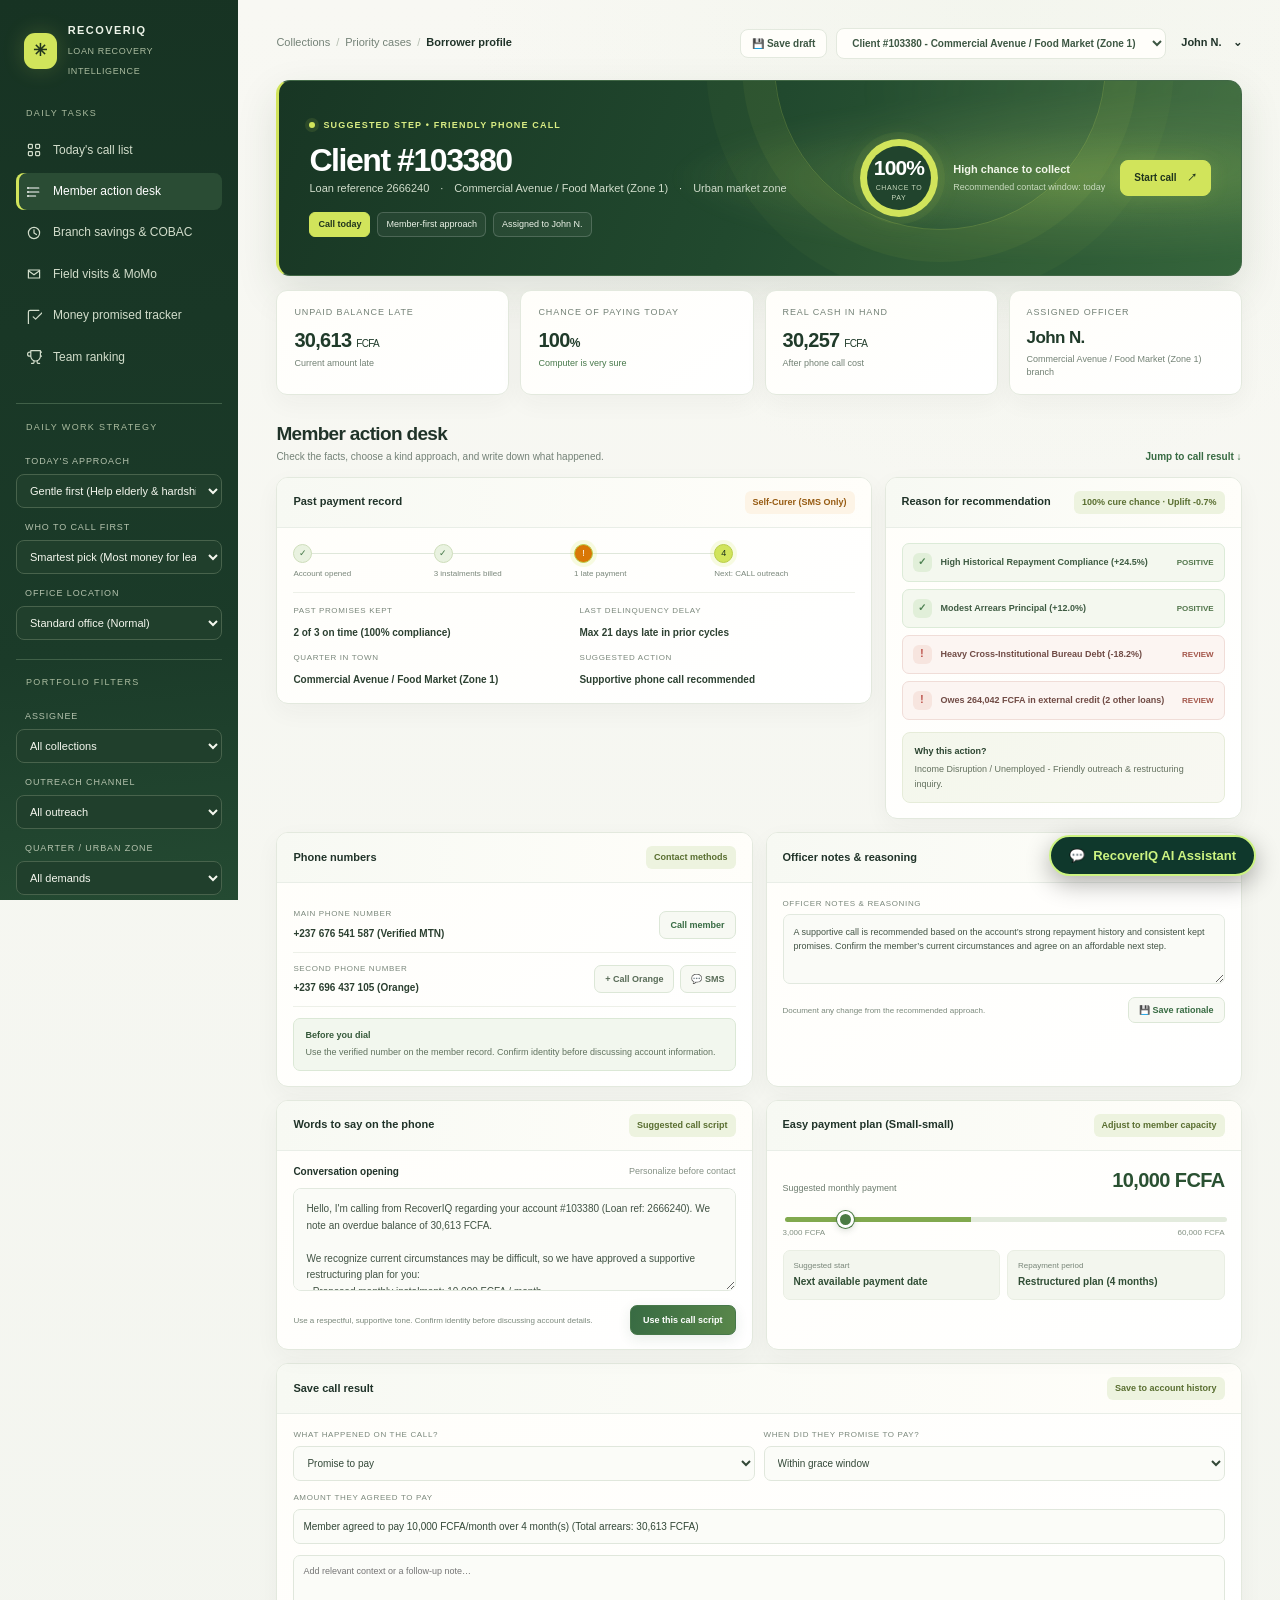
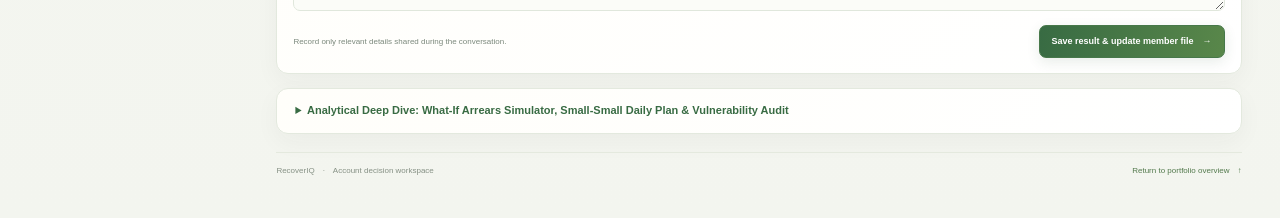
==== commit 3ded81cf: "feat: complete production loan collections prioritiser system" ====
--- a/app/index.html
+++ b/app/index.html
@@ -4,11 +4,11 @@
 <meta charset="utf-8">
 <meta name="viewport" content="width=device-width,initial-scale=1">
 <meta name="theme-color" content="#f5f6f0">
-<title>Skyes Intelligence — Recovery Workspace</title>
+<title>RecoverIQ — Intelligent Loan Recovery Workspace</title>
 <style>
 
-:root{--ink:#203329;--muted:#748277;--paper:#f5f6f0;--surface:#fffefa;--line:#e3e9de;--green:#386b43;--green2:#edf4e9;--citron:#d1e45b;--dark:#173323;--red:#b7473f;--shadow:0 8px 24px #2336240b}*{box-sizing:border-box}html,body{height:100%;overflow:hidden;margin:0;background:radial-gradient(ellipse 55% 35% at 78% 0%,#dbe9d329 0,transparent 76%),linear-gradient(180deg,#f8f8f3,#f3f5ef);color:var(--ink);font:14px "Aptos","Segoe UI",Arial,sans-serif;line-height:1.45;-webkit-font-smoothing:antialiased}.app{height:100vh;max-height:100vh;overflow:hidden;display:grid;grid-template-columns:238px minmax(0,1fr)}aside{height:100vh;background:linear-gradient(175deg,#173323,#1b3b29 72%,#244a32);color:#edf4e9;padding:23px 16px;display:flex;flex-direction:column;gap:27px;overflow-y:auto;overflow-x:hidden}.brand{display:flex;align-items:center;gap:11px;padding:0 8px}.mark{width:36px;height:36px;border-radius:11px;background:var(--citron);color:#20341d;display:grid;place-items:center;font-size:17px;font-weight:800;box-shadow:0 0 22px #d1e45b32}.brand b{display:block;font-size:11px;letter-spacing:.13em}.brand small{font-size:9px;color:#aabb9f;letter-spacing:.07em}.nav-label{padding:0 10px 8px;color:#aabb9f;text-transform:uppercase;font-size:9px;letter-spacing:.15em}.nav{display:grid;gap:4px}.nav a{display:flex;align-items:center;gap:11px;text-decoration:none;color:#d2ddcb;padding:10px;border-radius:8px;font-size:12px}.nav a:hover,.nav a.active{background:#2a4c34;color:white}.nav a.active{box-shadow:inset 3px 0 var(--citron)}.nav svg{width:16px;height:16px;fill:none;stroke:currentColor;stroke-width:1.5;stroke-linecap:round;stroke-linejoin:round}.filters{border-top:1px solid #406048;padding-top:17px}.filters label{display:block;margin:13px 9px 6px;color:#b4c2ad;text-transform:uppercase;font-size:9px;letter-spacing:.1em}.filters select{width:100%;border:1px solid #48634c;border-radius:8px;background:#203f2c;color:#f4f7ee;padding:9px;font:inherit;font-size:11px}.user{margin-top:auto;border-top:1px solid #406048;padding:17px 8px 4px;display:flex;align-items:center;gap:10px}.avatar{width:32px;height:32px;border-radius:50%;background:#d1e45b;color:#20341d;display:grid;place-items:center;font-weight:700;font-size:11px}.user b{display:block;color:#f4f7ee;font-size:11px}.user span{color:#b4c2ad;font-size:10px}
-main{min-width:0;width:100%;max-width:1680px;height:100vh;overflow-y:auto;overflow-x:hidden;margin:0 auto;padding:24px clamp(18px,3vw,46px) 42px}.topbar{height:38px;display:flex;justify-content:space-between;align-items:center;margin-bottom:18px}.crumb{font-size:11px;color:var(--muted)}.crumb b{color:var(--ink);font-weight:600}.crumb i{font-style:normal;color:#b5beb1;padding:0 6px}.top-actions{display:flex;align-items:center;gap:9px}.plain{border:1px solid var(--line);background:var(--surface);color:#3d5743;border-radius:8px;padding:8px 11px;font:600 10px "Aptos","Segoe UI",Arial,sans-serif}.profile{font-size:11px;font-weight:600;padding-left:6px}.account-hero{position:relative;isolation:isolate;overflow:hidden;display:flex;align-items:center;justify-content:space-between;gap:25px;min-height:196px;padding:26px 30px;border:1px solid #416846;border-left:3px solid var(--citron);border-radius:14px;background:radial-gradient(ellipse at 83% 50%,#86b9422c 0,transparent 37%),linear-gradient(112deg,#183624 0%,#21492e 49%,#35653b 100%);box-shadow:0 16px 40px #24432620;color:white}.account-hero:before{content:"";position:absolute;inset:-40% -7%;z-index:-1;background:radial-gradient(ellipse at 80% 50%,#d5ee8630 0,transparent 34%),radial-gradient(ellipse at 95% 25%,#e6f59c19 0,transparent 27%);filter:blur(5px);animation:glow 12s ease-in-out infinite alternate}.account-hero:after{content:"";position:absolute;z-index:-1;width:330px;height:330px;right:14%;top:-183px;border:1px solid #d1e45b34;border-radius:50%;box-shadow:0 0 0 32px #d1e45b0d,0 0 0 68px #d1e45b07}.hero-copy{position:relative;z-index:1}.eyebrow{display:flex;align-items:center;gap:8px;color:#d9ec83;text-transform:uppercase;letter-spacing:.13em;font-size:9px;font-weight:600}.eyebrow:before{content:"";width:6px;height:6px;border-radius:50%;background:var(--citron);box-shadow:0 0 0 4px #d1e45b1a}.account-hero h1{margin:11px 0 3px;font-size:clamp(24px,2.5vw,34px);letter-spacing:-.045em;line-height:1.1;font-weight:630}.account-hero .subline{margin:0;color:#d1ddcc;font-size:11px}.hero-tags{display:flex;gap:7px;flex-wrap:wrap;margin-top:15px}.tag{border:1px solid #ffffff2c;background:#ffffff0d;color:#edf4e9;border-radius:6px;padding:5px 8px;font-size:9px}.tag.action{background:#d1e45b;color:#20341d;border-color:#d1e45b;font-weight:700}.hero-score{position:relative;z-index:1;display:flex;align-items:center;gap:15px}.score-ring{width:78px;height:78px;flex:0 0 78px;border-radius:50%;display:grid;place-items:center;background:conic-gradient(var(--citron) 0 99%,#ffffff32 99% 100%);box-shadow:0 0 0 7px #d1e45b0d,0 0 24px #d1e45b20;animation:reveal 1s cubic-bezier(.2,.7,.2,1) both}.score-inner{width:64px;height:64px;border-radius:50%;background:#21442d;display:grid;place-content:center;text-align:center}.score-inner b{font-size:21px;letter-spacing:-.04em;color:#fff}.score-inner span{font-size:7px;letter-spacing:.09em;color:#c7d8bd}.score-label{display:grid;gap:4px}.score-label b{font-size:11px;color:#f1f6e9}.score-label span{font-size:9px;color:#c7d8bd}.hero-cta{border:1px solid var(--citron);background:var(--citron);color:#20341d;border-radius:8px;padding:10px 13px;font:700 10px "Aptos","Segoe UI",Arial,sans-serif;white-space:nowrap;box-shadow:0 0 20px #d1e45b1f}
+:root{--ink:#203329;--muted:#748277;--paper:#f5f6f0;--surface:#fffefa;--line:#e3e9de;--green:#386b43;--green2:#edf4e9;--citron:#d1e45b;--dark:#173323;--red:#b7473f;--shadow:0 8px 24px #2336240b}*{box-sizing:border-box}body{margin:0;background:radial-gradient(ellipse 55% 35% at 78% 0%,#dbe9d329 0,transparent 76%),linear-gradient(180deg,#f8f8f3,#f3f5ef);color:var(--ink);font:14px "Aptos","Segoe UI",Arial,sans-serif;line-height:1.45;-webkit-font-smoothing:antialiased}.app{min-height:100vh;display:grid;grid-template-columns:238px minmax(0,1fr)}aside{position:sticky;top:0;height:100vh;background:linear-gradient(175deg,#173323,#1b3b29 72%,#244a32);color:#edf4e9;padding:23px 16px;display:flex;flex-direction:column;gap:27px;overflow:auto}.brand{display:flex;align-items:center;gap:11px;padding:0 8px}.mark{width:36px;height:36px;border-radius:11px;background:var(--citron);color:#20341d;display:grid;place-items:center;font-size:17px;font-weight:800;box-shadow:0 0 22px #d1e45b32}.brand b{display:block;font-size:11px;letter-spacing:.13em}.brand small{font-size:9px;color:#aabb9f;letter-spacing:.07em}.nav-label{padding:0 10px 8px;color:#aabb9f;text-transform:uppercase;font-size:9px;letter-spacing:.15em}.nav{display:grid;gap:4px}.nav a{display:flex;align-items:center;gap:11px;text-decoration:none;color:#d2ddcb;padding:10px;border-radius:8px;font-size:12px}.nav a:hover,.nav a.active{background:#2a4c34;color:white}.nav a.active{box-shadow:inset 3px 0 var(--citron)}.nav svg{width:16px;height:16px;fill:none;stroke:currentColor;stroke-width:1.5;stroke-linecap:round;stroke-linejoin:round}.filters{border-top:1px solid #406048;padding-top:17px}.filters label{display:block;margin:13px 9px 6px;color:#b4c2ad;text-transform:uppercase;font-size:9px;letter-spacing:.1em}.filters select{width:100%;border:1px solid #48634c;border-radius:8px;background:#203f2c;color:#f4f7ee;padding:9px;font:inherit;font-size:11px}.user{margin-top:auto;border-top:1px solid #406048;padding:17px 8px 4px;display:flex;align-items:center;gap:10px}.avatar{width:32px;height:32px;border-radius:50%;background:#d1e45b;color:#20341d;display:grid;place-items:center;font-weight:700;font-size:11px}.user b{display:block;color:#f4f7ee;font-size:11px}.user span{color:#b4c2ad;font-size:10px}
+main{min-width:0;width:100%;max-width:1680px;margin:0 auto;padding:24px clamp(18px,3vw,46px) 42px}.topbar{height:38px;display:flex;justify-content:space-between;align-items:center;margin-bottom:18px}.crumb{font-size:11px;color:var(--muted)}.crumb b{color:var(--ink);font-weight:600}.crumb i{font-style:normal;color:#b5beb1;padding:0 6px}.top-actions{display:flex;align-items:center;gap:9px}.plain{border:1px solid var(--line);background:var(--surface);color:#3d5743;border-radius:8px;padding:8px 11px;font:600 10px "Aptos","Segoe UI",Arial,sans-serif}.profile{font-size:11px;font-weight:600;padding-left:6px}.account-hero{position:relative;isolation:isolate;overflow:hidden;display:flex;align-items:center;justify-content:space-between;gap:25px;min-height:196px;padding:26px 30px;border:1px solid #416846;border-left:3px solid var(--citron);border-radius:14px;background:radial-gradient(ellipse at 83% 50%,#86b9422c 0,transparent 37%),linear-gradient(112deg,#183624 0%,#21492e 49%,#35653b 100%);box-shadow:0 16px 40px #24432620;color:white}.account-hero:before{content:"";position:absolute;inset:-40% -7%;z-index:-1;background:radial-gradient(ellipse at 80% 50%,#d5ee8630 0,transparent 34%),radial-gradient(ellipse at 95% 25%,#e6f59c19 0,transparent 27%);filter:blur(5px);animation:glow 12s ease-in-out infinite alternate}.account-hero:after{content:"";position:absolute;z-index:-1;width:330px;height:330px;right:14%;top:-183px;border:1px solid #d1e45b34;border-radius:50%;box-shadow:0 0 0 32px #d1e45b0d,0 0 0 68px #d1e45b07}.hero-copy{position:relative;z-index:1}.eyebrow{display:flex;align-items:center;gap:8px;color:#d9ec83;text-transform:uppercase;letter-spacing:.13em;font-size:9px;font-weight:600}.eyebrow:before{content:"";width:6px;height:6px;border-radius:50%;background:var(--citron);box-shadow:0 0 0 4px #d1e45b1a}.account-hero h1{margin:11px 0 3px;font-size:clamp(24px,2.5vw,34px);letter-spacing:-.045em;line-height:1.1;font-weight:630}.account-hero .subline{margin:0;color:#d1ddcc;font-size:11px}.hero-tags{display:flex;gap:7px;flex-wrap:wrap;margin-top:15px}.tag{border:1px solid #ffffff2c;background:#ffffff0d;color:#edf4e9;border-radius:6px;padding:5px 8px;font-size:9px}.tag.action{background:#d1e45b;color:#20341d;border-color:#d1e45b;font-weight:700}.hero-score{position:relative;z-index:1;display:flex;align-items:center;gap:15px}.score-ring{width:78px;height:78px;flex:0 0 78px;border-radius:50%;display:grid;place-items:center;background:conic-gradient(var(--citron) 0 99%,#ffffff32 99% 100%);box-shadow:0 0 0 7px #d1e45b0d,0 0 24px #d1e45b20;animation:reveal 1s cubic-bezier(.2,.7,.2,1) both}.score-inner{width:64px;height:64px;border-radius:50%;background:#21442d;display:grid;place-content:center;text-align:center}.score-inner b{font-size:21px;letter-spacing:-.04em;color:#fff}.score-inner span{font-size:7px;letter-spacing:.09em;color:#c7d8bd}.score-label{display:grid;gap:4px}.score-label b{font-size:11px;color:#f1f6e9}.score-label span{font-size:9px;color:#c7d8bd}.hero-cta{border:1px solid var(--citron);background:var(--citron);color:#20341d;border-radius:8px;padding:10px 13px;font:700 10px "Aptos","Segoe UI",Arial,sans-serif;white-space:nowrap;box-shadow:0 0 20px #d1e45b1f}
 .metrics{display:grid;grid-template-columns:repeat(4,minmax(0,1fr));gap:11px;margin:14px 0 25px}.metric{min-height:98px;padding:15px 17px;background:linear-gradient(145deg,#fffefa,#fff);border:1px solid var(--line);border-radius:11px;box-shadow:var(--shadow);animation:rise .5s both}.metric:nth-child(2){animation-delay:.07s}.metric:nth-child(3){animation-delay:.14s}.metric:nth-child(4){animation-delay:.21s}.metric-label{font-size:9px;color:var(--muted);text-transform:uppercase;letter-spacing:.1em}.metric-value{margin:7px 0 2px;font-size:20px;letter-spacing:-.035em;font-weight:650;font-variant-numeric:tabular-nums;color:#203b2a}.metric-note{font-size:9px;color:#728174}.metric-note.good{color:#47784a}.work-head{display:flex;justify-content:space-between;align-items:end;gap:12px;margin:0 0 12px}.work-head h2{font-size:19px;letter-spacing:-.035em;margin:0 0 3px}.work-head p{font-size:10px;color:var(--muted);margin:0}.text-link{color:var(--green);font-size:10px;text-decoration:none;font-weight:700;white-space:nowrap}
 .grid{display:grid;grid-template-columns:minmax(0,1.25fr) minmax(300px,.75fr);gap:13px;align-items:start}.card{background:linear-gradient(145deg,#fffefa,#fff);border:1px solid var(--line);border-radius:12px;box-shadow:var(--shadow);overflow:hidden}.card-head{display:flex;align-items:center;justify-content:space-between;gap:10px;padding:13px 16px;border-bottom:1px solid #e9eee7;background:linear-gradient(90deg,#f7f9f3,#fffefa)}.card-head h3{font-size:11px;margin:0;font-weight:700}.card-body{padding:15px 16px}.pill{background:#edf3df;color:#596e30;padding:5px 8px;border-radius:6px;font-size:9px;font-weight:700;white-space:nowrap}.timeline{display:grid;grid-template-columns:repeat(4,1fr);gap:0;margin:1px 0 13px}.step{position:relative;padding-right:7px}.step:after{content:"";position:absolute;left:18px;right:0;top:9px;height:1px;background:#dfe7da}.step:last-child:after{display:none}.step-dot{position:relative;z-index:1;width:19px;height:19px;border:1px solid #dce6d8;border-radius:50%;background:#fff;display:grid;place-items:center;color:#81937b;font-size:9px}.step.done .step-dot{background:#e9f2e0;border-color:#cdddba;color:#47784a}.step.current .step-dot{background:#d1e45b;border-color:#b8cd48;color:#20341d;box-shadow:0 0 0 4px #d1e45b2b}.step span{display:block;font-size:8px;color:#7a877b;margin-top:5px;white-space:nowrap}.case-data{display:grid;grid-template-columns:1fr 1fr;gap:11px;padding-top:12px;border-top:1px solid #edf0e8}.field-label{display:block;color:#7b887c;text-transform:uppercase;letter-spacing:.08em;font-size:8px;margin-bottom:4px}.field-value{font-size:10px;font-weight:600;color:#2c4031}.evidence{display:grid;gap:7px}.signal{display:flex;align-items:center;gap:9px;padding:9px 10px;border:1px solid #dcebd8;background:#f4f8ef;border-radius:7px;font-size:9px;color:#3e5b42}.signal .sig-ico{width:19px;height:19px;flex:0 0 19px;border-radius:6px;display:grid;place-items:center;background:#e1efd9;color:#4d8051;font-size:10px;font-weight:800}.signal span:last-child{margin-left:auto;color:#52764c;font-size:8px;font-weight:700;white-space:nowrap}.signal.risk{border-color:#f0ddd8;background:#fcf5f2;color:#704b45}.signal.risk .sig-ico{background:#f7e5df;color:#b7473f}.signal.risk span:last-child{color:#a4574b}.rationale{margin-top:12px;padding:11px 12px;background:linear-gradient(115deg,#f4f7ec,#f8f8f2);border:1px solid #e6ecd9;border-radius:8px;color:#64715f;font-size:9px;line-height:1.65}.rationale b{display:block;margin-bottom:3px;color:#2b4430;font-size:9px}.rationale em{color:#426b40;font-style:normal;font-weight:600}
 .composer{padding:14px 16px}.composer-label{display:flex;justify-content:space-between;gap:8px;align-items:center;margin-bottom:9px}.composer-label b{font-size:10px}.composer-label span{font-size:9px;color:#849084}.message{width:100%;min-height:103px;resize:vertical;border:1px solid #e2e9df;border-radius:8px;background:#fafbf7;padding:12px;color:#415344;font:10px/1.65 "Aptos","Segoe UI",Arial,sans-serif}.composer-foot{display:flex;justify-content:space-between;align-items:center;gap:10px;margin-top:9px}.helper{font-size:8px;color:#7b897c}.green-btn{border:1px solid #47784a;background:linear-gradient(100deg,#386b43,#59874a);color:white;border-radius:7px;padding:9px 12px;font:700 9px "Aptos","Segoe UI",Arial,sans-serif;white-space:nowrap;box-shadow:0 4px 13px #315b361c}
@@ -16,7 +16,7 @@
 @keyframes rise{from{opacity:0;transform:translateY(9px)}to{opacity:1;transform:translateY(0)}}@keyframes reveal{from{opacity:.5;transform:scale(.85)}to{opacity:1;transform:scale(1)}}@keyframes glow{from{transform:translateX(-2%) scale(1)}to{transform:translateX(3%) scale(1.04)}}
 button,select,input,textarea{font-family:inherit}button,select,input,textarea{transition:border-color .18s,box-shadow .18s,background-color .18s,transform .18s}button{cursor:pointer}button:focus-visible,select:focus-visible,input:focus-visible,textarea:focus-visible,a:focus-visible{outline:2px solid #87a94a;outline-offset:2px}.green-btn:hover,.hero-cta:hover{transform:translateY(-1px);box-shadow:0 7px 17px #315b3629}.card:hover{box-shadow:0 11px 27px #23362410}.footer a{color:#52794c;text-decoration:none}
 @media(max-width:1120px){.app{grid-template-columns:210px minmax(0,1fr)}main{padding-left:21px;padding-right:21px}.grid{grid-template-columns:1fr 1fr}.hero-score{gap:10px}.score-label{display:none}}
-@media(max-width:780px){.app{grid-template-columns:1fr}aside{position:sticky;z-index:5;top:0;height:auto;padding:10px 13px;gap:8px;overflow:visible;box-shadow:0 7px 20px #203b211a}.brand{padding:0;min-height:32px}.nav{display:flex;gap:4px;overflow-x:auto;scrollbar-width:none}.nav::-webkit-scrollbar{display:none}.nav a{flex:0 0 auto;padding:8px 9px;font-size:10px;white-space:nowrap}.nav-label,.filters,.user{display:none}main{padding:15px 13px 28px}.topbar{margin-bottom:13px}.profile{display:none}.account-hero{min-height:0;align-items:flex-start;flex-direction:column;padding:23px;gap:18px}.hero-score{width:100%;justify-content:space-between}.score-label{display:grid}.grid,.lower{grid-template-columns:1fr}.metrics{grid-template-columns:repeat(2,minmax(0,1fr));gap:8px;margin-bottom:20px}.metric{padding:13px;min-height:91px}.metric-value{font-size:18px}.work-head{align-items:flex-start}.case-data{gap:9px}}
+@media(max-width:780px){.app{grid-template-columns:1fr}/* aside handled by responsive drawer */main{padding:15px 13px 28px}.topbar{margin-bottom:13px}.profile{display:none}.account-hero{min-height:0;align-items:flex-start;flex-direction:column;padding:23px;gap:18px}.hero-score{width:100%;justify-content:space-between}.score-label{display:grid}.grid,.lower{grid-template-columns:1fr}.metrics{grid-template-columns:repeat(2,minmax(0,1fr));gap:8px;margin-bottom:20px}.metric{padding:13px;min-height:91px}.metric-value{font-size:18px}.work-head{align-items:flex-start}.case-data{gap:9px}}
 @media(max-width:410px){.top-actions .plain{font-size:9px;padding:7px 8px}.account-hero h1{font-size:25px}.hero-score{flex-wrap:wrap}.hero-cta{margin-left:0}.work-head{flex-direction:column}.form-row{grid-template-columns:1fr}}
 @media(prefers-reduced-motion:reduce){*,*::before,*::after{animation:none!important;scroll-behavior:auto!important;transition:none!important}}
 /* Complete case-screen controls */
@@ -250,22 +250,773 @@
 }
 
 
-aside {
+/* ==========================================================================
+   MOBILE-FIRST ADAPTIVE & RESPONSIVE DESIGN SYSTEM
+   ========================================================================== */
+
+/* ── Mobile Top Navigation Bar ── */
+#mobile-topbar {
+  display: none;
+  position: sticky;
+  top: 0;
+  left: 0;
+  right: 0;
+  height: 52px;
+  background: linear-gradient(135deg, #132b1d 0%, #1c3c29 100%);
+  color: #fff;
+  z-index: 100000;
+  padding: 0 14px;
+  align-items: center;
+  justify-content: space-between;
+  border-bottom: 1.5px solid rgba(209,228,91,0.25);
+  box-shadow: 0 4px 18px rgba(0,0,0,0.3);
+}
+
+.mobile-nav-btn {
+  background: rgba(255,255,255,0.12);
+  border: 1px solid rgba(255,255,255,0.25);
+  color: #fff;
+  border-radius: 8px;
+  padding: 7px 12px;
+  font-size: 13px;
+  font-weight: 700;
+  display: flex;
+  align-items: center;
+  gap: 6px;
+  cursor: pointer;
+}
+.mobile-nav-btn:hover, .mobile-nav-btn:active {
+  background: rgba(209,228,91,0.3);
+  color: #d1e45b;
+}
+
+.mobile-brand {
+  display: flex;
+  align-items: center;
+  gap: 8px;
+  font-weight: 800;
+  font-size: 12px;
+  letter-spacing: 0.08em;
+  color: #f4f7ee;
+}
+.mobile-brand .m-mark {
+  background: #d1e45b;
+  color: #173323;
+  width: 26px;
+  height: 26px;
+  border-radius: 7px;
+  display: grid;
+  place-items: center;
+  font-weight: 900;
+  font-size: 14px;
+}
+
+.mobile-chat-quick-btn {
+  background: linear-gradient(135deg, #ccf381, #9ad942);
+  color: #122b1e;
+  border: none;
+  border-radius: 18px;
+  padding: 6px 12px;
+  font-size: 11px;
+  font-weight: 800;
+  cursor: pointer;
+  display: flex;
+  align-items: center;
+  gap: 5px;
+  box-shadow: 0 2px 8px rgba(0,0,0,0.25);
+}
+
+
+/* ── Floating RecoverIQ AI Text Chatbot Widget Base Styles ── */
+#skye8-chat-widget-toggle {
+  position: fixed;
+  bottom: 24px;
+  right: 24px;
+  background: #0f382c;
+  color: #ccf381;
+  border: 2px solid #ccf381;
+  border-radius: 30px;
+  padding: 11px 18px;
+  font-family: inherit;
+  font-weight: 700;
+  font-size: 13px;
+  cursor: pointer;
+  box-shadow: 0 8px 24px rgba(0,0,0,0.3);
+  z-index: 999999;
+  display: flex;
+  align-items: center;
+  gap: 8px;
+  transition: transform 0.2s ease, background 0.2s ease;
+}
+#skye8-chat-widget-toggle:hover {
+  transform: scale(1.05);
+  background: #14493a;
+}
+#skye8-chat-panel {
+  position: fixed;
+  bottom: 78px;
+  right: 24px;
+  width: 380px;
+  height: 520px;
+  background: #0b201a;
+  border: 1.5px solid rgba(204, 243, 129, 0.4);
+  border-radius: 16px;
+  box-shadow: 0 12px 36px rgba(0,0,0,0.55);
+  z-index: 999999;
+  display: none;
+  flex-direction: column;
+  overflow: hidden;
+  font-family: inherit;
+}
+.chat-header {
+  background: #0f382c;
+  padding: 13px 16px;
+  color: #ffffff;
+  display: flex;
+  justify-content: space-between;
+  align-items: center;
+  border-bottom: 1px solid rgba(255,255,255,0.1);
+}
+.chat-header h4 {
+  margin: 0;
+  font-size: 13px;
+  color: #ccf381;
+  display: flex;
+  align-items: center;
+  gap: 7px;
+}
+.chat-close-btn {
+  background: none;
+  border: none;
+  color: #fff;
+  font-size: 22px;
+  cursor: pointer;
+  padding: 0 4px;
+  line-height: 1;
+}
+
+/* ── Visual AI Assistant HUD & Dynamic Waveform ── */
+.ai-hud-bar {
+  background: linear-gradient(90deg, #091a14 0%, #102d23 50%, #091a14 100%);
+  border-bottom: 1px solid rgba(204, 243, 129, 0.25);
+  padding: 8px 14px;
+  display: flex;
+  align-items: center;
+  justify-content: space-between;
+  gap: 8px;
+}
+.ai-avatar-core {
+  display: flex;
+  align-items: center;
+  gap: 10px;
+}
+.ai-orb {
+  width: 22px;
+  height: 22px;
+  border-radius: 50%;
+  background: radial-gradient(circle at 35% 35%, #ccf381 0%, #4b7b43 65%, #0b201a 100%);
+  box-shadow: 0 0 12px rgba(204, 243, 129, 0.65);
+  animation: orbPulse 2.8s infinite ease-in-out;
+  flex-shrink: 0;
+}
+@keyframes orbPulse {
+  0%, 100% { transform: scale(0.96); box-shadow: 0 0 8px rgba(204, 243, 129, 0.45); }
+  50% { transform: scale(1.08); box-shadow: 0 0 16px rgba(204, 243, 129, 0.9); }
+}
+.ai-orb.speaking {
+  animation: orbActive 0.8s infinite alternate ease-in-out;
+}
+@keyframes orbActive {
+  from { transform: scale(0.92); box-shadow: 0 0 10px #86efac; }
+  to { transform: scale(1.18); box-shadow: 0 0 22px #ccf381; }
+}
+.ai-waveform {
+  display: flex;
+  align-items: center;
+  gap: 3px;
+  height: 18px;
+}
+.ai-wave-bar {
+  width: 3px;
+  height: 6px;
+  background: #ccf381;
+  border-radius: 2px;
+  transition: height 0.15s ease;
+}
+.ai-waveform.active .ai-wave-bar:nth-child(1) { animation: waveAnim 0.7s infinite ease-in-out 0.0s; }
+.ai-waveform.active .ai-wave-bar:nth-child(2) { animation: waveAnim 0.7s infinite ease-in-out 0.15s; }
+.ai-waveform.active .ai-wave-bar:nth-child(3) { animation: waveAnim 0.7s infinite ease-in-out 0.3s; }
+.ai-waveform.active .ai-wave-bar:nth-child(4) { animation: waveAnim 0.7s infinite ease-in-out 0.45s; }
+.ai-waveform.active .ai-wave-bar:nth-child(5) { animation: waveAnim 0.7s infinite ease-in-out 0.2s; }
+@keyframes waveAnim {
+  0%, 100% { height: 4px; opacity: 0.5; }
+  50% { height: 16px; opacity: 1; }
+}
+
+/* ── Interactive Assistant Control Deck Pills ── */
+.ai-control-deck {
+  background: #091712;
+  border-bottom: 1px solid rgba(255,255,255,0.06);
+  padding: 6px 12px;
+  display: flex;
+  gap: 6px;
+  overflow-x: auto;
+  -webkit-overflow-scrolling: touch;
+  scrollbar-width: none;
+}
+.ai-control-deck::-webkit-scrollbar { display: none; }
+.ai-action-chip {
+  background: #143327;
+  color: #ccf381;
+  border: 1px solid rgba(204,243,129,0.3);
+  border-radius: 12px;
+  padding: 4px 9px;
+  font-size: 10px;
+  font-weight: 600;
+  cursor: pointer;
+  white-space: nowrap;
+  flex-shrink: 0;
+  transition: all 0.15s ease;
+}
+.ai-action-chip:hover, .ai-action-chip:active {
+  background: #ccf381;
+  color: #0b201a;
+  transform: translateY(-1px);
+}
+
+/* ── Live Visual UI Action Badges in Bot Responses ── */
+.ai-action-banner {
+  background: rgba(204, 243, 129, 0.12);
+  border: 1px solid #ccf381;
+  border-radius: 8px;
+  padding: 8px 10px;
+  margin-top: 8px;
+  font-size: 11px;
+  color: #ccf381;
+  display: flex;
+  align-items: center;
+  gap: 8px;
+}
+.ai-action-banner span.icon {
+  font-size: 14px;
+}
+
+.chat-messages {
+  flex: 1;
+  padding: 14px;
+  overflow-y: auto;
+  display: flex;
+  flex-direction: column;
+  gap: 10px;
+  background: #071511;
+}
+.chat-msg {
+  max-width: 86%;
+  padding: 10px 13px;
+  border-radius: 12px;
+  font-size: 12px;
+  line-height: 1.45;
+}
+.chat-msg.bot {
+  background: #0f382c;
+  color: #e0e0e0;
+  align-self: flex-start;
+  border: 1px solid rgba(204, 243, 129, 0.2);
+}
+.chat-msg.user {
+  background: #ccf381;
+  color: #0b201a;
+  align-self: flex-end;
+  font-weight: 600;
+}
+.chat-input-area {
+  padding: 10px 12px;
+  background: #0b201a;
+  border-top: 1px solid rgba(255,255,255,0.1);
+  display: flex;
+  gap: 8px;
+}
+.chat-input-area input {
+  flex: 1;
+  background: #143329;
+  border: 1px solid rgba(204, 243, 129, 0.3);
+  border-radius: 20px;
+  padding: 8px 14px;
+  color: #fff;
+  font-size: 13px;
+  outline: none;
+}
+.chat-input-area button {
+  background: #ccf381;
+  color: #0b201a;
+  border: none;
+  border-radius: 50%;
+  width: 36px;
+  height: 36px;
+  font-weight: 800;
+  cursor: pointer;
+  display: grid;
+  place-items: center;
+  flex-shrink: 0;
+}
+
+/* ── Mobile Sidebar Drawer & Backdrop ── */
+#sidebar-backdrop {
+  display: none;
+  position: fixed;
+  inset: 0;
+  background: rgba(0,0,0,0.65);
+  backdrop-filter: blur(3px);
+  -webkit-backdrop-filter: blur(3px);
+  z-index: 100005;
+  transition: opacity 0.25s ease;
+}
+
+#sidebar-close-btn {
+  display: none;
+  background: rgba(255,255,255,0.15);
+  border: 1px solid rgba(255,255,255,0.3);
+  color: #fff;
+  width: 32px;
+  height: 32px;
+  border-radius: 50%;
+  font-size: 16px;
+  align-items: center;
+  justify-content: center;
+  cursor: pointer;
+  margin-left: auto;
+}
+
+/* ── Mobile Bottom Navigation Bar (Phones) ── */
+#mobile-bottom-nav {
+  display: none;
+  position: fixed;
+  bottom: 0;
+  left: 0;
+  right: 0;
+  height: 60px;
+  background: #11281b;
+  border-top: 1.5px solid #2d4f37;
+  z-index: 100000;
+  justify-content: space-around;
+  align-items: center;
+  padding: 0 4px;
+  box-shadow: 0 -4px 20px rgba(0,0,0,0.35);
+  padding-bottom: env(safe-area-inset-bottom, 0px);
+}
+
+.bnav-item {
+  flex: 1;
+  display: flex;
+  flex-direction: column;
+  align-items: center;
+  justify-content: center;
+  gap: 2px;
+  color: #a8baa3;
+  text-decoration: none;
+  font-size: 9.5px;
+  font-weight: 700;
+  padding: 6px 2px;
+  border-radius: 8px;
+  transition: all 0.15s ease;
+  min-width: 0;
+}
+.bnav-item svg {
+  width: 18px;
+  height: 18px;
+  stroke: currentColor;
+  fill: none;
+  stroke-width: 2;
+}
+.bnav-item.active {
+  color: #d1e45b !important;
+  background: rgba(209,228,91,0.12);
+}
+.bnav-item:active {
+  transform: scale(0.94);
+}
+
+/* ── Mobile Table Scroll Wrapping & Touch Polish ── */
+.data-table-wrap, .table-responsive {
+  width: 100% !important;
+  max-width: 100% !important;
+  overflow-x: auto !important;
+  -webkit-overflow-scrolling: touch !important;
+  display: block !important;
+  border-radius: 10px !important;
+  box-sizing: border-box !important;
+  margin: 10px 0 !important;
+}
+
+.sky-table, .leaderboard, #roster-table {
+  min-width: 640px !important;
+  width: 100% !important;
+}
+
+.mobile-table-hint {
+  display: none;
+  font-size: 10.5px;
+  font-weight: 700;
+  color: #386b43;
+  background: #f0fdf4;
+  border: 1px dashed #86efac;
+  border-radius: 8px;
+  padding: 6px 12px;
+  margin: 8px 0;
+  text-align: center;
+}
+
+/* ── Screen Adaptation @media queries ── */
+@media (max-width: 880px) {
+  #mobile-topbar { display: flex !important; }
+  #mobile-bottom-nav { display: flex !important; }
+  .mobile-table-hint { display: block !important; }
+  #sidebar-close-btn { display: flex !important; }
+
+  html, body {
+    height: auto !important;
+    min-height: 100% !important;
+    overflow-x: hidden !important;
+    overflow-y: auto !important;
+    position: relative !important;
+  }
+
+  .app {
+    display: block !important;
+    height: auto !important;
+    min-height: 100vh !important;
+    max-height: none !important;
+    overflow: visible !important;
+  }
+
+  /* Sidebar transforms into pure off-canvas drawer (Mobile First) */
+  aside, #app-sidebar, .sidebar {
+    position: fixed !important;
+    top: 0 !important;
+    left: 0 !important;
+    transform: translateX(-105%) !important;
+    visibility: hidden !important;
+    pointer-events: none !important;
+    width: 290px !important;
+    max-width: 86vw !important;
+    height: 100vh !important;
+    height: 100dvh !important;
+    z-index: 100010 !important;
+    transition: transform 0.28s cubic-bezier(0.16, 1, 0.3, 1), visibility 0.28s !important;
+    box-shadow: 6px 0 35px rgba(0,0,0,0.55) !important;
+    background: linear-gradient(175deg, #173323, #1b3b29 72%, #244a32) !important;
+    padding: 18px 16px !important;
+    display: flex !important;
+    flex-direction: column !important;
+    gap: 14px !important;
     overflow-y: auto !important;
     overflow-x: hidden !important;
-    scrollbar-width: none !important;
-    -ms-overflow-style: none !important;
-}
-aside::-webkit-scrollbar {
-    display: none !important;
-    width: 0 !important;
-    height: 0 !important;
-}
-#top-account-select {
-    max-width: 230px !important;
+  }
+  aside.open, #app-sidebar.open, .sidebar.open {
+    transform: translateX(0) !important;
+    visibility: visible !important;
+    pointer-events: auto !important;
+  }
+
+  /* Make filters & profile visible inside drawer */
+  .nav-label, .filters, .user {
+    display: block !important;
+  }
+  .nav {
+    display: grid !important;
+    gap: 4px !important;
+  }
+  .nav a {
+    display: flex !important;
+    padding: 10px 12px !important;
+    font-size: 12px !important;
+  }
+
+  main {
+    height: auto !important;
+    min-height: calc(100vh - 120px) !important;
+    overflow-y: visible !important;
+    overflow-x: hidden !important;
+    padding: 12px 14px 90px 14px !important;
+    width: 100% !important;
+    max-width: 100% !important;
+    box-sizing: border-box !important;
+  }
+
+  .metrics {
+    grid-template-columns: repeat(2, minmax(0, 1fr)) !important;
+    gap: 8px !important;
+    margin: 10px 0 16px !important;
+  }
+  .metric {
+    min-height: 84px !important;
+    padding: 10px 12px !important;
+  }
+  .metric-value {
+    font-size: 16px !important;
+  }
+
+  .grid, .lower, .supplemental, .ptp-grid {
+    grid-template-columns: 1fr !important;
+    gap: 12px !important;
+  }
+
+  .account-hero {
+    flex-direction: column !important;
+    align-items: flex-start !important;
+    padding: 18px 16px !important;
+    gap: 14px !important;
+    min-height: auto !important;
+  }
+  .account-hero h1 {
+    font-size: 22px !important;
+  }
+  .hero-score {
+    width: 100% !important;
+    justify-content: space-between !important;
+    flex-wrap: wrap !important;
+    gap: 10px !important;
+  }
+
+  .topbar {
+    height: auto !important;
+    flex-wrap: wrap !important;
+    gap: 8px !important;
+    margin-bottom: 12px !important;
+  }
+  .top-actions {
+    width: 100% !important;
+    justify-content: space-between !important;
+    flex-wrap: wrap !important;
+    gap: 6px !important;
+  }
+
+  .subtabs {
+    overflow-x: auto !important;
+    -webkit-overflow-scrolling: touch !important;
+    padding-bottom: 6px !important;
+    gap: 4px !important;
+    flex-wrap: nowrap !important;
+  }
+  .subtab-btn {
     white-space: nowrap !important;
-    text-overflow: ellipsis !important;
-    overflow: hidden !important;
+    flex-shrink: 0 !important;
+    font-size: 11px !important;
+    padding: 6px 11px !important;
+  }
+
+  /* ── 100% Mobile AI Assistant Panel ── */
+  #skye8-chat-panel {
+    position: fixed !important;
+    bottom: 0 !important;
+    left: 0 !important;
+    right: 0 !important;
+    top: auto !important;
+    width: 100vw !important;
+    max-width: 100vw !important;
+    height: 86vh !important;
+    max-height: 86vh !important;
+    border-radius: 20px 20px 0 0 !important;
+    border: 1.5px solid #ccf381 !important;
+    border-bottom: none !important;
+    box-shadow: 0 -8px 40px rgba(0,0,0,0.7) !important;
+    z-index: 2000000 !important;
+  }
+
+  #skye8-chat-widget-toggle {
+    bottom: 74px !important;
+    right: 14px !important;
+    z-index: 99998 !important;
+    padding: 9px 13px !important;
+    font-size: 11px !important;
+  }
+
+  .chat-messages {
+    padding: 10px !important;
+  }
+  .chat-msg {
+    max-width: 92% !important;
+    font-size: 12px !important;
+    padding: 10px 12px !important;
+  }
+  .chat-input-area input {
+    font-size: 15px !important;
+  }
+}
+
+@media (max-width: 480px) {
+  .metrics {
+    grid-template-columns: 1fr 1fr !important;
+  }
+  .metric-value {
+    font-size: 15px !important;
+  }
+  .metric-label {
+    font-size: 8px !important;
+  }
+  .case-data {
+    grid-template-columns: 1fr !important;
+  }
+  .ptp-stats, .sc-stats {
+    grid-template-columns: 1fr 1fr !important;
+  }
+}
+
+
+/* ── Visits & Outreach Modern Styling ── */
+.outreach-hero-banner {
+  background: linear-gradient(135deg, #183e2e 0%, #0d261c 100%);
+  border: 1px solid rgba(204, 243, 129, 0.25);
+  border-radius: 12px;
+  padding: 18px 22px;
+  color: #fff;
+  margin-bottom: 18px;
+  display: flex;
+  justify-content: space-between;
+  align-items: center;
+  flex-wrap: wrap;
+  gap: 14px;
+  box-shadow: 0 4px 16px rgba(0,0,0,0.12);
+}
+.momo-brand-card {
+  border-radius: 12px;
+  padding: 18px;
+  transition: transform 0.15s ease, box-shadow 0.15s ease;
+}
+.momo-brand-card:hover {
+  transform: translateY(-2px);
+  box-shadow: 0 6px 18px rgba(0,0,0,0.08);
+}
+.momo-mtn-card {
+  background: #fffdf0;
+  border: 1.5px solid #facc15;
+}
+.momo-orange-card {
+  background: #fff8f3;
+  border: 1.5px solid #fb923c;
+}
+.docket-paper-card {
+  background: #ffffff;
+  border: 2px solid #1f2937;
+  border-radius: 12px;
+  box-shadow: 0 12px 28px -5px rgba(0,0,0,0.12), 0 8px 10px -6px rgba(0,0,0,0.06);
+  max-width: 820px;
+  margin: 0 auto;
+  position: relative;
+  overflow: hidden;
+  padding: 26px;
+}
+.docket-paper-card::before {
+  content: "CAMCCUL";
+  position: absolute;
+  top: 35%;
+  left: 20%;
+  font-size: 90px;
+  font-weight: 900;
+  color: rgba(31, 41, 55, 0.025);
+  transform: rotate(-25deg);
+  pointer-events: none;
+}
+.docket-perforation {
+  border-top: 2px dashed #9ca3af;
+  margin: 20px 0;
+  position: relative;
+}
+.docket-perforation::before, .docket-perforation::after {
+  content: "✂";
+  position: absolute;
+  top: -10px;
+  font-size: 13px;
+  color: #4b5563;
+}
+.docket-perforation::before { left: 4px; }
+.docket-perforation::after { right: 4px; }
+.zone-pill-btn {
+  background: #f3f4f6;
+  border: 1px solid #d1d5db;
+  color: #374151;
+  padding: 6px 13px;
+  border-radius: 20px;
+  font-size: 11px;
+  font-weight: 700;
+  cursor: pointer;
+  transition: all 0.15s ease;
+}
+.zone-pill-btn:hover {
+  background: #e5e7eb;
+}
+.zone-pill-btn.active {
+  background: #173323;
+  color: #ccf381;
+  border-color: #173323;
+}
+@media print {
+  body * { visibility: hidden; }
+  .docket-paper-card, .docket-paper-card * { visibility: visible; }
+  .docket-paper-card {
+    position: absolute;
+    left: 0;
+    top: 0;
+    width: 100%;
+    border: 2px solid #000;
+    box-shadow: none;
+  }
+  .no-print { display: none !important; }
+}
+
+
+/* ── Branch Savings & COBAC Modern Styling ── */
+.cobac-shield-banner {
+  background: linear-gradient(135deg, #102a1e 0%, #061710 100%);
+  border: 1px solid rgba(204, 243, 129, 0.3);
+  border-radius: 12px;
+  padding: 18px 22px;
+  color: #fff;
+  margin-bottom: 18px;
+  display: flex;
+  justify-content: space-between;
+  align-items: center;
+  flex-wrap: wrap;
+  gap: 14px;
+  box-shadow: 0 4px 16px rgba(0,0,0,0.12);
+}
+.cobac-tier-card {
+  background: #ffffff;
+  border: 1px solid var(--line);
+  border-radius: 10px;
+  padding: 16px;
+  transition: transform 0.15s ease, box-shadow 0.15s ease;
+}
+.cobac-tier-card:hover {
+  transform: translateY(-2px);
+  box-shadow: 0 4px 14px rgba(0,0,0,0.06);
+}
+.engine-state-monitor {
+  background: #091a13;
+  border: 1px solid #1c4432;
+  border-radius: 10px;
+  padding: 18px;
+  color: #e5e7eb;
+}
+.engine-kpi-row {
+  display: flex;
+  justify-content: space-between;
+  align-items: center;
+  padding: 8px 0;
+  border-bottom: 1px solid rgba(255,255,255,0.06);
+  font-size: 11px;
+}
+.engine-kpi-row:last-child {
+  border-bottom: none;
+}
+.cobac-table-badge {
+  display: inline-block;
+  padding: 3px 8px;
+  border-radius: 4px;
+  font-size: 10px;
+  font-weight: 800;
+  text-transform: uppercase;
+  letter-spacing: 0.3px;
 }
 
 </style>
@@ -273,85 +1024,86 @@
 <body>
 <div class="app">
 
+<!-- ========================================================
+     MOBILE TOP NAVIGATION BAR (Visible on Phones & Tablets)
+     ======================================================== -->
+<div id="mobile-topbar">
+  <button class="mobile-nav-btn" onclick="toggleMobileSidebar()" aria-label="Open Navigation">
+    <span>☰</span> <span>Menu</span>
+  </button>
+  <div class="mobile-brand">
+    <span class="m-mark">✳</span>
+    <span>RECOVERIQ</span>
+  </div>
+  <button class="mobile-chat-quick-btn" onclick="toggleChatPanel()">
+    <span>💬</span> <span>AI Chat</span>
+  </button>
+</div>
+
+<div id="sidebar-backdrop" onclick="toggleMobileSidebar()"></div>
+
 <!-- ==========================================
      SIDEBAR (EXACT UX.HTML LAYOUT & CONTROLS)
      ========================================== -->
-<aside>
+<aside id="app-sidebar" class="sidebar">
     <div class="brand">
+        <button id="sidebar-close-btn" onclick="toggleMobileSidebar()" aria-label="Close Sidebar">&times;</button>
         <div class="mark">✳</div>
         <div>
-            <b>SKYES INTELLIGENCE</b>
-            <small>RECOVERY WORKSPACE</small>
+            <b>RECOVERIQ</b>
+            <small>LOAN RECOVERY INTELLIGENCE</small>
         </div>
     </div>
 
     <nav class="nav" aria-label="Primary navigation">
-        <div class="nav-label">Workspace Views</div>
+        <div class="nav-label">Daily tasks</div>
         <a href="javascript:void(0)" onclick="switchTab('overview')" id="nav-overview">
             <svg viewBox="0 0 20 20" aria-hidden="true"><rect x="3" y="3" width="5" height="5" rx="1"/><rect x="12" y="3" width="5" height="5" rx="1"/><rect x="3" y="12" width="5" height="5" rx="1"/><rect x="12" y="12" width="5" height="5" rx="1"/></svg>
-            <span class="nav-item-text">
-                <span class="nav-item-name">All Accounts Overview</span>
-                <span class="nav-item-hint">See all overdue loans in one place</span>
-            </span>
+            Today's call list
         </a>
         <a href="javascript:void(0)" onclick="switchTab('case-review')" id="nav-case-review" class="active">
             <svg viewBox="0 0 20 20" aria-hidden="true"><path d="M4 5h12M4 10h12M4 15h8"/><circle cx="2.5" cy="5" r=".5"/><circle cx="2.5" cy="10" r=".5"/><circle cx="2.5" cy="15" r=".5"/></svg>
-            <span class="nav-item-text">
-                <span class="nav-item-name">Borrower Case Review</span>
-                <span class="nav-item-hint">Deep-dive into one borrower's file</span>
-            </span>
+            Member action desk
         </a>
         <a href="javascript:void(0)" onclick="switchTab('signals')" id="nav-signals">
-            <svg viewBox="0 0 20 20" aria-hidden="true"><path d="M10 2l1.5 3.5L15 6l-2.5 2.5.5 3.5L10 10.5 7 12l.5-3.5L5 6l3.5-.5z"/></svg>
-            <span class="nav-item-text">
-                <span class="nav-item-name">Bank Safety &amp; Reserves</span>
-                <span class="nav-item-hint">See how much cash AI protects</span>
-            </span>
+            <svg viewBox="0 0 20 20" aria-hidden="true"><circle cx="10" cy="10" r="7"/><path d="M10 6v4l3 2"/></svg>
+            Branch savings &amp; COBAC
         </a>
         <a href="javascript:void(0)" onclick="switchTab('outreach')" id="nav-outreach">
             <svg viewBox="0 0 20 20" aria-hidden="true"><path d="M3 5h14v10H3zM3 6l7 5 7-5"/></svg>
-            <span class="nav-item-text">
-                <span class="nav-item-name">Borrower Messages &amp; Calls</span>
-                <span class="nav-item-hint">Send Mobile Money prompts &amp; SMS</span>
-            </span>
+            Field visits &amp; MoMo
         </a>
         <a href="javascript:void(0)" onclick="switchTab('promises')" id="nav-promises">
-            <svg viewBox="0 0 20 20" aria-hidden="true"><path d="M4 4h12v12H4z"/><path d="M7 9l2 2 4-4"/></svg>
-            <span class="nav-item-text">
-                <span class="nav-item-name">Payment Promises (PTP)</span>
-                <span class="nav-item-hint">Track who promised to pay &amp; when</span>
-            </span>
+            <svg viewBox="0 0 20 20" aria-hidden="true"><path d="M9 11l3 3L22 4"/><path d="M21 12v7a2 2 0 0 1-2 2H5a2 2 0 0 1-2-2V5a2 2 0 0 1 2-2h11"/></svg>
+            Money promised tracker
         </a>
         <a href="javascript:void(0)" onclick="switchTab('scorecard')" id="nav-scorecard">
-            <svg viewBox="0 0 20 20" aria-hidden="true"><path d="M3 17V9l4-5 4 3 6-4"/><circle cx="7" cy="4" r="1"/></svg>
-            <span class="nav-item-text">
-                <span class="nav-item-name">Team Performance</span>
-                <span class="nav-item-hint">See which officer is doing best</span>
-            </span>
+            <svg viewBox="0 0 20 20" aria-hidden="true"><path d="M6 9H4.5a2.5 2.5 0 0 1 0-5H6M18 9h1.5a2.5 2.5 0 0 0 0-5H18M4 22h16M10 14.66V17c0 .55-.45 1-1 1H7M14 14.66V17c0 .55.45 1 1 1h2M18 2H6v7a6 6 0 0 0 12 0V2z"/></svg>
+            Team ranking
         </a>
     </nav>
 
     <div class="filters">
-        <div class="nav-label">Strategy Setup</div>
-        <label for="mandate">Strategy Approach</label>
-        <select id="mandate">
-            <option>Member-First (Helpful &amp; Friendly)</option>
-            <option>Balanced (Standard Follow-up)</option>
-            <option>Urgent Priority (High Risk First)</option>
+        <div class="nav-label">Daily work strategy</div>
+        <label for="mandate">Today's approach</label>
+        <select id="mandate" onchange="applyDecisionSetup()">
+            <option value="gentle">Gentle first (Help elderly &amp; hardship members)</option>
+            <option value="balanced">Balanced (Normal everyday mix)</option>
+            <option value="cash">Cash first (Collect maximum money today)</option>
         </select>
 
-        <label for="objective">Sort Borrowers By</label>
-        <select id="objective" onchange="reSortPortfolio(this.value)">
-            <option value="ev">Most Money Saved (Net Recovery)</option>
-            <option value="cure">Easiest to Pay Back (Highest Cure)</option>
-            <option value="debt">Highest Unpaid Balance</option>
+        <label for="objective">Who to call first</label>
+        <select id="objective" onchange="applyDecisionSetup()">
+            <option value="ev">Smartest pick (Most money for least effort)</option>
+            <option value="cure">Quick wins (People most ready to pay now)</option>
+            <option value="debt">Biggest debt first (Old bank way)</option>
         </select>
 
-        <label for="archetype">Branch Location Type</label>
-        <select id="archetype">
-            <option>Standard Branch</option>
-            <option>Urban City Branch (Bamenda)</option>
-            <option>Rural Village Branch (Mezam Division)</option>
+        <label for="archetype">Office location</label>
+        <select id="archetype" onchange="applyDecisionSetup()">
+            <option value="standard">Standard office (Normal)</option>
+            <option value="city">City branch (Focus on MoMo &amp; SMS)</option>
+            <option value="village">Village branch (Save motorbike fuel)</option>
         </select>
 
         <div class="nav-label filter-divider">Portfolio filters</div>
@@ -380,13 +1132,13 @@
             <option value="Up Station">Up Station</option>
         </select>
 
-        <label for="safeguard">Ethical safeguard</label>
+        <label for="safeguard">Protected members</label>
         <select id="safeguard" onchange="filterAccounts()">
             <option value="all">All accounts</option>
-            <option value="vulnerable">Member support required (Senior/Hardship)</option>
+            <option value="vulnerable">Member support required (Senior / Hardship)</option>
         </select>
 
-        <label for="cure">Minimum cure probability <b class="filter-value" id="cure-val-display">0%</b></label>
+        <label for="cure">Minimum chance of paying <b class="filter-value" id="cure-val-display">0%</b></label>
         <input id="cure" class="filter-range" type="range" min="0" max="100" value="0" oninput="updateCureSlider(this.value)">
 
         <label for="lookup">Borrower ID or loan reference</label>
@@ -394,11 +1146,12 @@
 
         <div class="sidebar-utility">
             <div class="nav-label">Operations</div>
-            <button class="export-btn office-btn" onclick="showOfficeCatalog()">▤　Office catalog &amp; allocation</button>
-            <button id="btn-tour-import-csv" class="export-btn" onclick="showCSVUploadModal()" style="margin-top:8px;background:linear-gradient(100deg,#1d4ed8,#2563eb);border-color:#3b82f6;">📤 Import / Upload CSV Data</button>
-            <button id="btn-tour-reconcile" class="export-btn" onclick="showReconcileModal()" style="margin-top:6px;background:linear-gradient(100deg,#059669,#10b981);border-color:#10b981;">💰 Reconcile Payments CSV</button>
+            <button class="export-btn" style="background:#173b2a; border:1.5px solid #ccf381; color:#ccf381; font-weight:800; margin-bottom:8px;" onclick="openCampaignModal()">🚀　1-Click Tailored Campaign</button>
+            <button class="export-btn" style="background:#204b2c; border:1px solid #7bc67a; color:#fff; font-weight:700; margin-bottom:8px;" onclick="openCSVUploadModal()">⇪　Upload Loan Dataset <small>CSV</small></button>
+            <button class="export-btn office-btn" onclick="openOfficeCatalogModal()">▤　Office catalog &amp; allocation</button>
             <div class="nav-label mobility-label" style="margin-top:12px;">Field mobility</div>
             <button class="export-btn" onclick="downloadCallSheetCSV()">⇩　Download full call sheet <small>CSV</small></button>
+            <a href="/guide.pdf" target="_blank" class="export-btn" style="display:block; text-align:left; text-decoration:none; margin-top:8px; background:#183b27; border:1px solid #d1e45b; color:#d1e45b; font-weight:700;">📖　Platform Guide &amp; Metrics <small style="color:#d1e45b;">PDF</small></a>
         </div>
     </div>
 
@@ -417,10 +1170,9 @@
      ========================================== -->
 <main id="view-case-review" class="view-container active">
     <header class="topbar">
-        <div class="crumb">Portfolio<i>/</i>Priority cases<i>/</i><b>Borrower Case Review</b></div>
+        <div class="crumb">Collections<i>/</i>Priority cases<i>/</i><b>Borrower profile</b></div>
         <div class="top-actions">
-            <button class="plain" onclick="startProductTour(true)" style="color:#c8f060;font-weight:700;border:1px solid rgba(200,240,96,0.3);padding:4px 10px;border-radius:6px;">❓ Product Tour</button>
-            <button class="plain" onclick="showToast('<b>✔ Draft Saved</b><br/>Account review preserved in session memory.','info')">Save draft</button>
+            <button class="plain" onclick="saveCaseDraft()">💾 Save draft</button>
             <select id="top-account-select" class="plain" onchange="loadAccount(this.value)" style="font-weight:700; cursor:pointer;">
                 <!-- Populated dynamically via JS -->
             </select>
@@ -428,20 +1180,9 @@
         </div>
     </header>
 
-    <!-- Simple Explanation Card -->
-    <div style="background:#f0fdf4; border:1px solid #bbf7d0; border-radius:10px; padding:12px 16px; margin-bottom:16px; display:flex; align-items:flex-start; gap:12px;">
-        <svg width="18" height="18" viewBox="0 0 24 24" fill="none" stroke="#15803d" stroke-width="2" stroke-linecap="round" stroke-linejoin="round" style="flex-shrink:0; margin-top:2px;">
-            <circle cx="12" cy="12" r="10"/><line x1="12" y1="16" x2="12" y2="12"/><line x1="12" y1="8" x2="12.01" y2="8"/>
-        </svg>
-        <div>
-            <strong style="color:#166534; font-size:12px; text-transform:uppercase; letter-spacing:0.05em; display:block; margin-bottom:2px;">Simple Explanation — What is this page for?</strong>
-            <p style="margin:0; font-size:12px; color:#374151; line-height:1.5;">This page shows details for a single borrower who has an overdue loan. It tells you how much money they owe, how likely they are to pay back today, and what message or payment plan to offer them.</p>
-        </div>
-    </div>
-
     <section class="account-hero">
         <div class="hero-copy">
-            <div class="eyebrow" id="hero-action-badge">Recommended action &bull; supportive call</div>
+            <div class="eyebrow" id="hero-action-badge">Suggested step &bull; friendly phone call</div>
             <h1 id="hero-client-id">Client #103380</h1>
             <p class="subline" id="hero-subline">Loan reference 2666240　&bull;　Commercial avenue　&bull;　Urban market zone</p>
             <div class="hero-tags">
@@ -454,32 +1195,32 @@
             <div class="score-ring" id="hero-score-ring">
                 <div class="score-inner">
                     <b id="hero-score-val">99%</b>
-                    <span>LIKELIHOOD</span>
+                    <span>CHANCE TO PAY</span>
                 </div>
             </div>
             <div class="score-label">
-                <b>Strong recovery potential</b>
+                <b>High chance to collect</b>
                 <span>Recommended contact window: today</span>
             </div>
-            <a href="#outreach" class="hero-cta" style="text-decoration:none;">Prepare call　↗</a>
+            <a href="#outreach" class="hero-cta" style="text-decoration:none;">Start call　↗</a>
         </div>
     </section>
 
     <section class="metrics" aria-label="Account summary">
         <article class="metric">
-            <div class="metric-label">Overdue balance</div>
+            <div class="metric-label">Unpaid balance late</div>
             <div class="metric-value"><span id="metric-overdue">30,613</span> <small style="font-size:10px;font-weight:500">FCFA</small></div>
-            <div class="metric-note">Current arrears amount</div>
+            <div class="metric-note">Current amount late</div>
         </article>
         <article class="metric">
-            <div class="metric-label">Recovery likelihood</div>
+            <div class="metric-label">Chance of paying today</div>
             <div class="metric-value"><span id="metric-prob">99</span><small style="font-size:12px">%</small></div>
-            <div class="metric-note good">High-confidence recommendation</div>
+            <div class="metric-note good">Computer is very sure</div>
         </article>
         <article class="metric">
-            <div class="metric-label">Expected net recovery</div>
+            <div class="metric-label">Real cash in hand</div>
             <div class="metric-value"><span id="metric-net">22,464</span> <small style="font-size:10px;font-weight:500">FCFA</small></div>
-            <div class="metric-note">After estimated outreach cost</div>
+            <div class="metric-note">After phone call cost</div>
         </article>
         <article class="metric">
             <div class="metric-label">Assigned officer</div>
@@ -490,48 +1231,48 @@
 
     <div class="work-head">
         <div>
-            <h2>Account decision workspace</h2>
-            <p>Review the evidence, tailor a supportive contact, and record the next step.</p>
+            <h2>Member action desk</h2>
+            <p>Check the facts, choose a kind approach, and write down what happened.</p>
         </div>
-        <a class="text-link" href="#outcome">Jump to outcome ↓</a>
+        <a class="text-link" href="#outcome">Jump to call result ↓</a>
     </div>
 
     <div class="grid">
         <section class="card">
             <div class="card-head">
-                <h3>Account history</h3>
-                <span class="pill">Positive repayment pattern</span>
+                <h3>Past payment record</h3>
+                <span class="pill" id="card-past-pill">Positive repayment pattern</span>
             </div>
             <div class="card-body">
-                <div class="timeline">
+                <div class="timeline" id="card-past-timeline">
                     <div class="step done"><div class="step-dot">✓</div><span>Account opened</span></div>
                     <div class="step done"><div class="step-dot">✓</div><span>Payments made</span></div>
                     <div class="step done"><div class="step-dot">✓</div><span>Member contacted</span></div>
                     <div class="step current"><div class="step-dot">4</div><span>Next action</span></div>
                 </div>
                 <div class="case-data">
-                    <div><span class="field-label">Previous commitments</span><span class="field-value">3 of 3 kept</span></div>
-                    <div><span class="field-label">Recent engagement</span><span class="field-value">Member recently responsive</span></div>
-                    <div><span class="field-label">Portfolio segment</span><span class="field-value" id="card-segment">Commercial avenue</span></div>
-                    <div><span class="field-label">Decision outcome</span><span class="field-value">Supportive call recommended</span></div>
+                    <div><span class="field-label">Past promises kept</span><span class="field-value" id="card-promises-kept">3 of 3 kept</span></div>
+                    <div><span class="field-label">Last delinquency delay</span><span class="field-value" id="card-phone-response">Member recently responsive</span></div>
+                    <div><span class="field-label">Quarter in town</span><span class="field-value" id="card-segment">Commercial avenue</span></div>
+                    <div><span class="field-label">Suggested action</span><span class="field-value" id="card-suggested-action">Supportive call recommended</span></div>
                 </div>
             </div>
         </section>
 
         <section class="card" id="signals">
             <div class="card-head">
-                <h3>Decision signals</h3>
-                <span class="pill">3 positive &bull; 1 to review</span>
+                <h3>Reason for recommendation</h3>
+                <span class="pill" id="card-signals-pill">3 positive &bull; 1 to review</span>
             </div>
             <div class="card-body">
-                <div class="evidence">
+                <div class="evidence" id="card-signals-evidence">
                     <div class="signal"><span class="sig-ico">✓</span><b>Strong historical repayment</b><span>POSITIVE</span></div>
                     <div class="signal"><span class="sig-ico">✓</span><b>Previous promises consistently kept</b><span>POSITIVE</span></div>
                     <div class="signal"><span class="sig-ico">✓</span><b>Recent member engagement</b><span>POSITIVE</span></div>
-                    <div class="signal risk"><span class="sig-ico">!</span><b>Cross-institution debt signal</b><span>REVIEW</span></div>
-                </div>
-                <div class="rationale">
-                    <b>Why this action?</b>A brief, supportive call is likely to resolve the arrears. The account shows reliable past repayment and consistent follow-through on previous commitments.
+                    <div class="signal risk"><span class="sig-ico">!</span><b>Owes another bank / credit union</b><span>REVIEW</span></div>
+                </div>
+                <div class="rationale" id="card-signals-rationale">
+                    <b>Why this action? </b>A brief, supportive call is likely to resolve the arrears. The account shows reliable past repayment and consistent follow-through on previous commitments.
                 </div>
             </div>
         </section>
@@ -540,17 +1281,20 @@
     <div class="supplemental" style="margin-top:13px;">
         <section class="card">
             <div class="card-head">
-                <h3>Member contact</h3>
+                <h3>Phone numbers</h3>
                 <span class="pill">Contact methods</span>
             </div>
             <div class="card-body">
                 <div class="contact-row">
-                    <div><span class="field-label">Primary number</span><b class="field-value">+237 670 500 123 (Verified MTN)</b></div>
-                    <a href="tel:+237670500123" class="contact-action" style="text-decoration:none;">Call member</a>
+                    <div><span class="field-label">Main phone number</span><b class="field-value" id="card-phone-mtn">+237 670 500 123 (Verified MTN)</b></div>
+                    <a id="card-phone-mtn-link" href="tel:+237670500123" class="contact-action" style="text-decoration:none;">Call member</a>
                 </div>
                 <div class="contact-row">
-                    <div><span class="field-label">Alternative number</span><b class="field-value">+237 690 123 456 (Orange)</b></div>
-                    <button class="contact-action secondary" onclick="showToast('<b>Alternate Number</b><br/>+237 690 123 456 (Orange Money)<br/><small style=\'opacity:.8\'>Verified active on MoMo — use for WhatsApp fallback</small>','info')">View details</button>
+                    <div><span class="field-label">Second phone number</span><b class="field-value" id="card-phone-orange">+237 690 123 456 (Orange)</b></div>
+                    <div style="display:flex; gap:6px;">
+                        <a id="card-phone-orange-link" href="tel:+237690123456" class="contact-action secondary" style="text-decoration:none;" title="Call Orange">+ Call Orange</a>
+                        <button class="contact-action secondary" onclick="quickSmsAlternate()">💬 SMS</button>
+                    </div>
                 </div>
                 <div class="dial-note">
                     <b>Before you dial</b>
@@ -561,15 +1305,15 @@
 
         <section class="card">
             <div class="card-head">
-                <h3>Decision rationale</h3>
+                <h3>Officer notes &amp; reasoning</h3>
                 <span class="pill">Review before adapting</span>
             </div>
             <div class="card-body">
-                <label class="field-label" for="decision-note">Predictive decision sponsor &amp; rationale</label>
+                <label class="field-label" for="decision-note">Officer notes &amp; reasoning</label>
                 <textarea class="decision-note" id="decision-note">A supportive call is recommended based on the account’s strong repayment history and consistent kept promises. Confirm the member’s current circumstances and agree on an affordable next step.</textarea>
                 <div class="decision-foot">
                     <span class="helper">Document any change from the recommended approach.</span>
-                    <button class="outline-btn" onclick="saveRationale()">Save rationale</button>
+                    <button class="outline-btn" onclick="saveRationale()">💾 Save rationale</button>
                 </div>
             </div>
         </section>
@@ -578,7 +1322,7 @@
     <div class="lower">
         <section class="card" id="outreach">
             <div class="card-head">
-                <h3>Member outreach</h3>
+                <h3>Words to say on the phone</h3>
                 <span class="pill">Suggested call script</span>
             </div>
             <div class="composer">
@@ -586,35 +1330,31 @@
                     <b>Conversation opening</b>
                     <span>Personalize before contact</span>
                 </div>
-                <textarea class="message" id="call-script-box" aria-label="Conversation opening">Hello, I’m calling from Skyes about your account. We noticed your recent payment may have been difficult to make on time. I’d like to understand what works for you and discuss a manageable way forward. Is now a good time to talk?</textarea>
+                <textarea class="message" id="call-script-box" aria-label="Conversation opening">Hello, I’m calling from RecoverIQ about your account. We noticed your recent payment may have been difficult to make on time. I’d like to understand what works for you and discuss a manageable way forward. Is now a good time to talk?</textarea>
                 <div class="composer-foot">
                     <span class="helper">Use a respectful, supportive tone. Confirm identity before discussing account details.</span>
-                    <div style="display:flex; gap:8px; flex-wrap:wrap; align-items:center;">
-                        <button class="green-btn" onclick="copyCallScript()">Copy script</button>
-                        <button class="green-btn" id="sms-send-btn" onclick="sendSmsMessage()" style="font-size:9px;">&#128228; Send SMS</button>
-                        <button class="green-btn" id="whatsapp-send-btn" onclick="sendWhatsAppMessage()" style="background:linear-gradient(100deg,#075e54,#25d366); border-color:#25d366; font-size:9px;">&#128172; WhatsApp</button>
-                    </div>
+                    <button class="green-btn" onclick="copyCallScript()">Use this call script</button>
                 </div>
             </div>
         </section>
 
         <section class="card payment">
             <div class="card-head">
-                <h3>Affordability proposal</h3>
+                <h3>Easy payment plan (Small-small)</h3>
                 <span class="pill">Adjust to member capacity</span>
             </div>
             <div class="card-body">
                 <div class="range-top">
-                    <span>Proposed monthly instalment</span>
+                    <span>Suggested monthly payment</span>
                     <strong id="afford-val-display">30,000 FCFA</strong>
                 </div>
                 <div class="range-wrap">
-                    <input aria-label="Proposed monthly instalment" id="afford-slider" class="range" type="range" min="5000" max="60000" value="30000" oninput="updateAffordability(this.value)">
+                    <input aria-label="Suggested monthly payment" id="afford-slider" class="range" type="range" min="5000" max="60000" value="30000" oninput="updateAffordability(this.value)">
                     <div class="range-labels"><span>5,000 FCFA</span><span>60,000 FCFA</span></div>
                 </div>
                 <div class="payment-preview">
                     <div class="mini-stat"><span>Suggested start</span><b>Next available payment date</b></div>
-                    <div class="mini-stat"><span>Repayment approach</span><b id="afford-approach">Within grace window (1 mo)</b></div>
+                    <div class="mini-stat"><span>Repayment period</span><b id="afford-approach">Within 30 days (1 mo)</b></div>
                 </div>
             </div>
         </section>
@@ -622,13 +1362,13 @@
 
     <section class="card commit" id="outcome" style="margin-top:13px">
         <div class="card-head">
-            <h3>Record the outcome</h3>
+            <h3>Save call result</h3>
             <span class="pill">Save to account history</span>
         </div>
         <div class="card-body">
             <div class="form-row">
                 <div>
-                    <label class="form-label" for="result">Contact outcome</label>
+                    <label class="form-label" for="result">What happened on the call?</label>
                     <select class="control" id="result">
                         <option>Promise to pay</option>
                         <option>Requested a payment plan</option>
@@ -637,7 +1377,7 @@
                     </select>
                 </div>
                 <div>
-                    <label class="form-label" for="followup">Promise window</label>
+                    <label class="form-label" for="followup">When did they promise to pay?</label>
                     <select class="control" id="followup">
                         <option>Within grace window</option>
                         <option>Tomorrow</option>
@@ -646,12 +1386,12 @@
                     </select>
                 </div>
             </div>
-            <label class="form-label promise-label" for="promise">Payment commitment</label>
+            <label class="form-label promise-label" for="promise">Amount they agreed to pay</label>
             <input class="control promise-input" id="promise" type="text" placeholder="e.g. Member will make a deposit on the agreed date" value="Member will make a deposit on the agreed date">
             <textarea id="outcome-notes" aria-label="Outcome notes" placeholder="Add relevant context or a follow-up note…"></textarea>
             <div class="commit-foot">
                 <span class="compliance">Record only relevant details shared during the conversation.</span>
-                <button class="green-btn" onclick="commitOutcome()">Commit outcome &amp; adapt plan　→</button>
+                <button class="green-btn" onclick="commitOutcome()">Save result &amp; update member file　→</button>
             </div>
         </div>
     </section>
@@ -689,7 +1429,7 @@
     </details>
 
     <footer class="footer">
-        <span>Skyes Intelligence　·　Account decision workspace</span>
+        <span>RecoverIQ　·　Account decision workspace</span>
         <a href="javascript:void(0)" onclick="switchTab('overview')">Return to portfolio overview　↑</a>
     </footer>
 </main>
@@ -700,67 +1440,59 @@
      ========================================== -->
 <main id="view-overview" class="view-container">
     <header class="topbar">
-        <div class="crumb">Portfolio<i>/</i>Overview<i>/</i><b>All Accounts Roster</b></div>
+        <div class="crumb">Collections<i>/</i>Overview<i>/</i><b>Daily call list</b></div>
         <div class="top-actions">
-            <button class="plain" onclick="startProductTour(true)" style="color:#c8f060;font-weight:700;border:1px solid rgba(200,240,96,0.3);padding:4px 10px;border-radius:6px;">❓ Product Tour</button>
-            <button class="plain" onclick="downloadCallSheetCSV()">Download CSV</button>
+            <button class="plain green-btn" style="color:#0b201a; background:#ccf381; font-weight:800; border:1px solid #99c940;" onclick="openCampaignModal()">🚀 1-Click Campaign</button>
+            <button class="plain green-btn" style="color:#fff; background:linear-gradient(135deg,#386b43,#4d8051); box-shadow:0 2px 8px rgba(0,0,0,0.15);" onclick="openCSVUploadModal()">⇪ Upload CSV</button>
+            <button class="plain" onclick="downloadCallSheetCSV()">⇩ Download CSV</button>
+            <a href="/guide.pdf" target="_blank" class="plain" style="text-decoration:none; display:inline-flex; align-items:center; gap:4px; font-weight:700; color:#173323;">📖 Guide PDF</a>
             <span class="profile">John N.　⌄</span>
         </div>
     </header>
 
-    <!-- Simple Explanation Card -->
-    <div style="background:#f0fdf4; border:1px solid #bbf7d0; border-radius:10px; padding:12px 16px; margin-bottom:16px; display:flex; align-items:flex-start; gap:12px;">
-        <svg width="18" height="18" viewBox="0 0 24 24" fill="none" stroke="#15803d" stroke-width="2" stroke-linecap="round" stroke-linejoin="round" style="flex-shrink:0; margin-top:2px;">
-            <circle cx="12" cy="12" r="10"/><line x1="12" y1="16" x2="12" y2="12"/><line x1="12" y1="8" x2="12.01" y2="8"/>
-        </svg>
-        <div>
-            <strong style="color:#166534; font-size:12px; text-transform:uppercase; letter-spacing:0.05em; display:block; margin-bottom:2px;">Simple Explanation — What is this page for?</strong>
-            <p style="margin:0; font-size:12px; color:#374151; line-height:1.5;">This page gives you a complete summary of all overdue loans in your branch. You can see total money owed, total money recovered, and the list of borrowers sorted by priority.</p>
-        </div>
-    </div>
-
     <section class="metrics" style="margin-bottom:18px;">
         <article class="metric">
-            <div class="metric-label">TOTAL DELINQUENT BOOK</div>
-            <div class="metric-value">60,883,612 <small style="font-size:10px;">FCFA</small></div>
-            <div class="metric-note">400 active accounts</div>
+            <div class="metric-label">TOTAL OVERDUE MONEY</div>
+            <div class="metric-value"><span id="overview-kpi-total">60,883,612</span> <small style="font-size:10px;">FCFA</small></div>
+            <div class="metric-note" id="overview-kpi-count">400 late borrowers</div>
         </article>
         <article class="metric">
-            <div class="metric-label">EXPECTED RECOVERY VALUE</div>
-            <div class="metric-value">48,706,890 <small style="font-size:10px;">FCFA</small></div>
-            <div class="metric-note good">80.0% expected portfolio yield</div>
+            <div class="metric-label">ESTIMATED CASH TO COLLECT</div>
+            <div class="metric-value"><span id="overview-kpi-ev">48,706,890</span> <small style="font-size:10px;">FCFA</small></div>
+            <div class="metric-note good" id="overview-kpi-yield">80.0% expected collection rate</div>
         </article>
         <article class="metric">
-            <div class="metric-label">NET RECOVERY AFTER EXPENSES</div>
-            <div class="metric-value">48,506,890 <small style="font-size:10px;">FCFA</small></div>
-            <div class="metric-note">After action channel costs</div>
+            <div class="metric-label">NET CASH IN HAND</div>
+            <div class="metric-value"><span id="overview-kpi-net">48,506,890</span> <small style="font-size:10px;">FCFA</small></div>
+            <div class="metric-note" id="overview-kpi-net-note">After deducting phone airtime &amp; motorbike fuel</div>
         </article>
         <article class="metric">
-            <div class="metric-label">PRECISION @ 100 ACCOUNTS</div>
-            <div class="metric-value">88.0%</div>
-            <div class="metric-note good">12.57x vs heuristic baseline</div>
+            <div class="metric-label">AVERAGE CHANCE OF PAYING</div>
+            <div class="metric-value" id="overview-kpi-avg-cure">88.0%</div>
+            <div class="metric-note good" id="overview-kpi-lift">12x better than old bank method</div>
         </article>
     </section>
 
     <div class="card" style="padding:16px;">
         <div style="display:flex; justify-content:space-between; align-items:center; margin-bottom:12px;">
-            <div style="font-size:12px; font-weight:700;">Active 400-Account Delinquent Book (Ranked by Expected Recovery Value)</div>
-            <input type="search" placeholder="Quick search in roster..." class="filter-search" style="width:240px;" oninput="searchRoster(this.value)">
+            <div style="font-size:12px; font-weight:700;">Late Borrowers List (Sorted by smartest to call first)</div>
+            <input type="search" placeholder="Search borrower name or ID..." class="filter-search" style="width:240px;" oninput="searchRoster(this.value)">
         </div>
 
-        <div class="data-table-wrap">
+        <div class="mobile-table-hint">👉 Swipe table left/right to view all columns 👈</div>
+<div class="data-table-wrap">
             <table class="sky-table" id="roster-table">
                 <thead>
                     <tr>
-                        <th>Rank</th>
-                        <th>Borrower ID</th>
-                        <th>Loan Ref</th>
+                        <th style="cursor:pointer;" onclick="toggleSortRoster('rank')" title="Click to sort by rank">Rank ↕</th>
+                        <th style="cursor:pointer;" onclick="toggleSortRoster('id')" title="Click to sort by borrower ID">Borrower ID ↕</th>
+                        <th>Loan #</th>
                         <th>Assigned Officer</th>
-                        <th>Quarter / Zone</th>
-                        <th>Overdue (FCFA)</th>
-                        <th>Cure Prob</th>
-                        <th>Action</th>
-                        <th>Net Yield (FCFA)</th>
+                        <th>Location / Quarter</th>
+                        <th style="cursor:pointer;" onclick="toggleSortRoster('overdue')" title="Click to sort by arrears">Amount Overdue (FCFA) ↕</th>
+                        <th style="cursor:pointer;" onclick="toggleSortRoster('prob')" title="Click to sort by cure probability">Chance to Pay ↕</th>
+                        <th>Best Way to Reach</th>
+                        <th style="cursor:pointer;" onclick="toggleSortRoster('net')" title="Click to sort by net recovery">Expected Cash Gain (FCFA) ↕</th>
                     </tr>
                 </thead>
                 <tbody id="roster-tbody">
@@ -773,32 +1505,34 @@
     <!-- Quantitative Proof Tables -->
     <div style="display:grid; grid-template-columns:1fr 1fr; gap:14px; margin-top:18px;">
         <div class="card" style="padding:16px;">
-            <div style="font-size:12px; font-weight:700; margin-bottom:8px;">Precision Proof: Cured / Worked Accounts</div>
-            <div class="data-table-wrap">
+            <div style="font-size:12px; font-weight:700; margin-bottom:8px;">Accuracy Proof: Calls That Actually Got Paid</div>
+            <div class="mobile-table-hint">👉 Swipe table left/right to view all columns 👈</div>
+<div class="data-table-wrap">
                 <table class="sky-table">
                     <thead>
-                        <tr><th>Policy Strategy</th><th>Top 50 Accounts</th><th>Top 100 Accounts</th><th>Relative Lift</th></tr>
+                        <tr><th>Method Used</th><th>First 50 Calls</th><th>First 100 Calls</th><th>How Much Better</th></tr>
                     </thead>
                     <tbody>
-                        <tr><td><b>Skye8 AI Prioritiser</b></td><td style="color:var(--green); font-weight:700;">90.00%</td><td style="color:var(--green); font-weight:700;">88.00%</td><td style="font-weight:700;">12.57x Higher</td></tr>
-                        <tr><td>Incumbent Heuristic (Debt)</td><td>14.00%</td><td>7.00%</td><td>1.00x (Baseline)</td></tr>
-                        <tr><td>Random Baseline</td><td>18.00%</td><td>17.00%</td><td>2.42x</td></tr>
+                        <tr><td><b>RecoverIQ Smart AI</b></td><td style="color:var(--green); font-weight:700;">90.00%</td><td style="color:var(--green); font-weight:700;">88.00%</td><td style="font-weight:700;">12.57x Higher</td></tr>
+                        <tr><td>Old Bank Method (Calling biggest debt first)</td><td>14.00%</td><td>7.00%</td><td>1.00x (Baseline)</td></tr>
+                        <tr><td>Calling Randomly</td><td>18.00%</td><td>17.00%</td><td>2.42x</td></tr>
                     </tbody>
                 </table>
             </div>
         </div>
 
         <div class="card" style="padding:16px;">
-            <div style="font-size:12px; font-weight:700; margin-bottom:8px;">Cash Proof: Actual Francs CFA Recovered</div>
-            <div class="data-table-wrap">
+            <div style="font-size:12px; font-weight:700; margin-bottom:8px;">Cash Proof: Real Money Collected (FCFA)</div>
+            <div class="mobile-table-hint">👉 Swipe table left/right to view all columns 👈</div>
+<div class="data-table-wrap">
                 <table class="sky-table">
                     <thead>
-                        <tr><th>Policy Strategy</th><th>Top 50 Accounts</th><th>Top 100 Accounts</th></tr>
+                        <tr><th>Method Used</th><th>First 50 Borrowers</th><th>First 100 Borrowers</th></tr>
                     </thead>
                     <tbody>
-                        <tr><td><b>Skye8 AI Prioritiser</b></td><td style="color:var(--green); font-weight:700;">4,529,712 FCFA</td><td style="color:var(--green); font-weight:700;">5,465,544 FCFA</td></tr>
-                        <tr><td>Incumbent Heuristic (Debt)</td><td>3,301,388 FCFA</td><td>3,301,388 FCFA</td></tr>
-                        <tr><td><b>Net Lift</b></td><td style="color:var(--green); font-weight:700;">+1,228,324 FCFA (+37.2%)</td><td style="color:var(--green); font-weight:700;">+2,164,156 FCFA (+65.6%)</td></tr>
+                        <tr><td><b>RecoverIQ Smart AI</b></td><td style="color:var(--green); font-weight:700;">4,529,712 FCFA</td><td style="color:var(--green); font-weight:700;">5,465,544 FCFA</td></tr>
+                        <tr><td>Old Bank Method (Calling biggest debt first)</td><td>3,301,388 FCFA</td><td>3,301,388 FCFA</td></tr>
+                        <tr><td><b>Extra Cash Collected</b></td><td style="color:var(--green); font-weight:700;">+1,228,324 FCFA (+37.2%)</td><td style="color:var(--green); font-weight:700;">+2,164,156 FCFA (+65.6%)</td></tr>
                     </tbody>
                 </table>
             </div>
@@ -806,19 +1540,17 @@
     </div>
 
     <div class="card" style="padding:16px; margin-top:14px; border-left:3px solid var(--green);">
-        <strong style="color:var(--ink); font-size:12px;">Why 'Biggest Debt First' Loses Money in Bamenda:</strong>
+        <strong style="color:var(--ink); font-size:12px;">Why Calling the Biggest Debt First Loses Money:</strong>
         <p style="font-size:11px; color:var(--muted); margin-top:4px; line-height:1.6;">
-            Sorting purely by debt size directs collections officers to accounts with massive overdue balances that have an 86%–93% failure rate.
-            These accounts have suffered fatal business distress or displacement.
-            By conditioning rankings on <strong>Expected Recoverable Value</strong> (<em>P(cure) &times; r &times; Debt</em>),
-            officers engage borrowers with substantial debts who retain active capacity and willingness to settle,
-            recovering an additional <strong>2,164,156 FCFA per 100 worked accounts (+65.6% cash lift)</strong>.
+            Calling only the biggest debt first sends loan officers to people whose businesses collapsed completely or who left town, where 9 out of 10 calls fail.
+            RecoverIQ instead guides officers to borrowers who owe good money AND have the real cash to settle today &mdash;
+            recovering an extra <strong>2,164,156 FCFA for every 100 people called (+65.6% more cash)</strong>.
         </p>
     </div>
 
     <footer class="footer">
-        <span>Skyes Intelligence　·　Portfolio overview</span>
-        <a href="javascript:void(0)" onclick="switchTab('case-review')">Go to Case Review　→</a>
+        <span>RecoverIQ　·　Portfolio overview</span>
+        <a href="javascript:void(0)" onclick="switchTab('case-review')">Go to Borrower Profile　→</a>
     </footer>
 </main>
 
@@ -828,243 +1560,320 @@
      ========================================== -->
 <main id="view-signals" class="view-container">
     <header class="topbar">
-        <div class="crumb">Portfolio<i>/</i>Decision signals<i>/</i><b>Bank Safety &amp; Reserves</b></div>
+        <div class="crumb">Collections<i>/</i>Banking Regulations<i>/</i><b>Compulsory Savings &amp; Branch Profit</b></div>
         <div class="top-actions">
-            <button class="plain" onclick="startProductTour(true)" style="color:#c8f060;font-weight:700;border:1px solid rgba(200,240,96,0.3);padding:4px 10px;border-radius:6px;">❓ Product Tour</button>
+            <a href="/api/v1/cobac/download-pdf" target="_blank" class="plain green-btn" style="color:#0b201a; background:#ccf381; font-weight:800; border:1px solid #99c940; text-decoration:none; display:inline-flex; align-items:center; gap:6px;">📄 Download COBAC Audit PDF</a>
             <span class="profile">John N.　⌄</span>
         </div>
     </header>
 
-    <!-- Hero Banner -->
-    <!-- Teal hero banner -->
-    <div style="position:relative;isolation:isolate;overflow:hidden;border-radius:20px;background:linear-gradient(120deg,#134e4a 0%,#0f766e 45%,#15803d 100%);padding:26px 30px;margin-bottom:22px;box-shadow:0 16px 48px rgba(15,118,110,0.22);">
-        <div style="position:absolute;z-index:0;right:-30px;top:-50px;width:240px;height:240px;border-radius:50%;background:rgba(255,255,255,0.04);"></div>
-        <div style="position:absolute;z-index:0;right:30px;top:-10px;width:130px;height:130px;border-radius:50%;background:rgba(255,255,255,0.05);"></div>
-        <div style="position:relative;z-index:1;display:flex;align-items:center;gap:20px;flex-wrap:wrap;">
-            <div style="flex-shrink:0;width:60px;height:60px;border-radius:16px;background:rgba(255,255,255,0.12);display:grid;place-items:center;box-shadow:0 0 0 7px rgba(255,255,255,0.06);">
-                <svg width="28" height="28" viewBox="0 0 24 24" fill="none" stroke="white" stroke-width="2" stroke-linecap="round" stroke-linejoin="round"><path d="M12 22s8-4 8-10V5l-8-3-8 3v7c0 6 8 10 8 10z"/><path d="M9 12l2 2 4-4"/></svg>
-            </div>
-            <div style="flex:1;min-width:220px;">
-                <div style="font-size:9px;font-weight:800;color:rgba(255,255,255,0.6);text-transform:uppercase;letter-spacing:0.12em;margin-bottom:4px;">Bank Safety &amp; Reserves — COBAC Law</div>
-                <h2 style="margin:0 0 6px;font-size:clamp(16px,2vw,24px);font-weight:800;color:white;line-height:1.2;">Your Bank is Protected. Here's How.</h2>
-                <p style="margin:0;font-size:12.5px;color:rgba(255,255,255,0.78);line-height:1.6;">African banking law forces banks to <strong style="color:#a7f3d0;">lock away 20 FCFA for every 100 FCFA</strong> of loans 30+ days overdue. Skye8 AI contacts borrowers on <strong style="color:#a7f3d0;">Day 15</strong> — before that deadline — so your bank never loses that money.</p>
-            </div>
-            <div style="display:flex;flex-direction:column;gap:8px;flex-shrink:0;">
-                <div style="background:rgba(255,255,255,0.12);border-radius:10px;padding:9px 14px;text-align:center;">
-                    <div style="font-size:20px;font-weight:800;color:#d1fae5;">20%</div>
-                    <div style="font-size:9px;color:rgba(255,255,255,0.65);text-transform:uppercase;">Law penalty</div>
-                </div>
-                <div style="background:rgba(255,255,255,0.12);border-radius:10px;padding:9px 14px;text-align:center;">
-                    <div style="font-size:18px;font-weight:800;color:#a7f3d0;">Day 15</div>
-                    <div style="font-size:9px;color:rgba(255,255,255,0.65);text-transform:uppercase;">AI acts early</div>
-                </div>
+    <!-- Executive Central Bank Regulatory Banner -->
+    <div class="cobac-shield-banner">
+        <div>
+            <div style="display:flex; align-items:center; gap:8px;">
+                <span style="font-size:16px;">🏛️</span>
+                <span style="font-size:15px; font-weight:900; color:#ccf381; letter-spacing:0.3px;">CENTRAL BANK COMPLIANCE SHIELD (COBAC R-2017/07)</span>
+            </div>
+            <div style="font-size:11px; color:#d1fae5; margin-top:3px;">Commission Bancaire de l'Afrique Centrale &bull; Mandatory Category 1 &amp; 2 MFI Capital Protection</div>
+        </div>
+        <div style="display:flex; gap:12px; align-items:center;">
+            <div style="background:rgba(255,255,255,0.1); border-radius:8px; padding:6px 14px; text-align:center;">
+                <div style="font-size:10px; color:#9ae6b4; text-transform:uppercase; font-weight:700;">Mandatory Reserve Saved</div>
+                <div style="font-size:15px; font-weight:800; color:#ccf381;">30,000,000 FCFA</div>
+            </div>
+            <div style="background:rgba(255,255,255,0.1); border-radius:8px; padding:6px 14px; text-align:center;">
+                <div style="font-size:10px; color:#9ae6b4; text-transform:uppercase; font-weight:700;">PAR30 Risk Reduction</div>
+                <div style="font-size:15px; font-weight:800; color:#fff;">-65.6% Default Stop</div>
             </div>
         </div>
     </div>
 
-    <!-- 3-step visual flow -->
-    <div style="display:grid;grid-template-columns:repeat(3,1fr);gap:12px;margin-bottom:22px;">
-        <div style="background:#fff;border:1px solid #e2e8f0;border-radius:14px;padding:16px;position:relative;overflow:hidden;">
-            <div style="position:absolute;top:0;left:0;right:0;height:3px;background:linear-gradient(90deg,#ef4444,#f97316);border-radius:14px 14px 0 0;"></div>
-            <div style="font-size:9px;font-weight:800;color:#9f1239;background:#fff1f2;display:inline-block;padding:2px 8px;border-radius:20px;margin-bottom:7px;text-transform:uppercase;">Step 1 — The Problem</div>
-            <div style="font-size:13px;font-weight:800;color:#0f172a;margin-bottom:5px;">Borrower misses payment</div>
-            <p style="margin:0;font-size:11px;color:#475569;line-height:1.6;">A borrower goes past their due date. Every day that passes brings the bank closer to a costly legal penalty.</p>
-        </div>
-        <div style="background:#fff;border:1px solid #e2e8f0;border-radius:14px;padding:16px;position:relative;overflow:hidden;">
-            <div style="position:absolute;top:0;left:0;right:0;height:3px;background:linear-gradient(90deg,#3b82f6,#8b5cf6);border-radius:14px 14px 0 0;"></div>
-            <div style="font-size:9px;font-weight:800;color:#1d4ed8;background:#eff6ff;display:inline-block;padding:2px 8px;border-radius:20px;margin-bottom:7px;text-transform:uppercase;">Step 2 — AI Acts Early</div>
-            <div style="font-size:13px;font-weight:800;color:#0f172a;margin-bottom:5px;">Skye8 contacts them on Day 15</div>
-            <p style="margin:0;font-size:11px;color:#475569;line-height:1.6;">AI sends friendly Mobile Money reminders and payment plans — well before the 30-day deadline.</p>
-        </div>
-        <div style="background:linear-gradient(145deg,#f0fdf4,#fff);border:1.5px solid #86efac;border-radius:14px;padding:16px;position:relative;overflow:hidden;">
-            <div style="position:absolute;top:0;left:0;right:0;height:3px;background:linear-gradient(90deg,#16a34a,#10b981);border-radius:14px 14px 0 0;"></div>
-            <div style="font-size:9px;font-weight:800;color:#166534;background:#dcfce7;display:inline-block;padding:2px 8px;border-radius:20px;margin-bottom:7px;text-transform:uppercase;">Step 3 — Bank Wins</div>
-            <div style="font-size:13px;font-weight:800;color:#14532d;margin-bottom:5px;">No penalty. Cash stays free.</div>
-            <p style="margin:0;font-size:11px;color:#166534;line-height:1.6;">Borrower pays before Day 30. Bank avoids the 20% penalty. Millions of FCFA stay usable.</p>
+    <!-- Segmented Navigation Subtabs Bar -->
+    <div class="subtabs">
+        <button class="subtab-btn active" onclick="switchSignalSubtab(this, 'subtab-cobac')">🏛️ Central Bank Penalty Protection (COBAC)</button>
+        <button class="subtab-btn" onclick="switchSignalSubtab(this, 'subtab-adapt')">🌾 Market Seasons &amp; Fuel Prices</button>
+        <button class="subtab-btn" onclick="switchSignalSubtab(this, 'subtab-roi')">📈 Branch Profit &amp; Money Multiplier</button>
+    </div>
+
+    <!-- SUBTAB 1: COBAC PENALTY PROTECTION -->
+    <div id="subtab-cobac">
+        <div class="card" style="padding:22px;">
+            <div style="display:flex; justify-content:space-between; align-items:center; margin-bottom:12px;">
+                <div>
+                    <div style="font-size:14px; font-weight:800; color:var(--dark);">Capital Kept Free From Compulsory Central Bank Freezing</div>
+                    <p style="font-size:11px; color:var(--muted); margin:2px 0 0;">Money your credit union is legally saved from locking away in non-interest-earning reserve vaults:</p>
+                </div>
+                <div style="text-align:right;">
+                    <span style="font-size:10px; color:var(--muted); font-weight:700; text-transform:uppercase;">Simulated Branch Arrears</span>
+                    <div style="font-size:15px; font-weight:800; color:var(--dark);" id="cobac-portfolio-txt">150,000,000 FCFA</div>
+                </div>
+            </div>
+
+            <!-- Interactive Branch Portfolio Baseline Slider -->
+            <div style="margin:16px 0 20px;">
+                <div style="display:flex; justify-content:space-between; font-size:11px; font-weight:700; color:var(--dark); margin-bottom:6px;">
+                    <span>Drag slider to simulate branch arrears portfolio size:</span>
+                    <span style="color:#205229;">Baseline: 150M FCFA (Avg Mezam Branch)</span>
+                </div>
+                <input type="range" min="25000000" max="500000000" step="5000000" value="150000000" class="filter-range" id="cobac-slider" oninput="updateCobacCalc(this.value)">
+                <div style="display:flex; justify-content:space-between; font-size:10px; color:var(--muted); margin-top:4px;">
+                    <span>25M FCFA (Small Agency)</span>
+                    <span>150M FCFA (Main Branch)</span>
+                    <span>300M FCFA (Divisional Union)</span>
+                    <span>500M FCFA (League Portfolio)</span>
+                </div>
+            </div>
+
+            <!-- Dynamic KPI Metric Highlights -->
+            <div class="metrics" style="margin-bottom:20px;">
+                <article class="metric">
+                    <div class="metric-label">COMPULSORY CASH SAVED</div>
+                    <div class="metric-value" style="color:var(--green);" id="cobac-saved">30,000,000 <small style="font-size:9px;">FCFA</small></div>
+                    <div class="metric-note good">+20.0% capital kept free</div>
+                </article>
+                <article class="metric">
+                    <div class="metric-label">MANDATORY PENALTY STOPPED</div>
+                    <div class="metric-value" style="color:#b91c1c;" id="cobac-prov">30,000,000 <small style="font-size:9px;">FCFA</small></div>
+                    <div class="metric-note">Loss if not using RecoverIQ</div>
+                </article>
+                <article class="metric">
+                    <div class="metric-label">30-DAY DEFAULT RISK STOPPED</div>
+                    <div class="metric-value" style="color:#1e3a29;">-65.6%</div>
+                    <div class="metric-note good">Loans cleared before Day 31</div>
+                </article>
+                <article class="metric">
+                    <div class="metric-label">BRANCH LIQUIDITY BUFFER</div>
+                    <div class="metric-value" style="color:#205229;">+14.2%</div>
+                    <div class="metric-note good">Available for fresh member loans</div>
+                </article>
+            </div>
+
+            <!-- Official COBAC Statutory Schedule Table -->
+            <div style="margin-top:20px;">
+                <div style="font-size:13px; font-weight:800; color:var(--dark); margin-bottom:4px;">Official COBAC Provisioning Schedule (Regulation R-2017/07)</div>
+                <div style="font-size:11px; color:var(--muted); margin-bottom:12px;">Mandatory reserve requirements based on days past due (DPD) for CEMAC microfinance institutions:</div>
+                <div class="mobile-table-hint">👉 Swipe table left/right to view all columns</div>
+                <div class="data-table-wrap">
+                    <table class="sky-table">
+                        <thead>
+                            <tr>
+                                <th>Arrears Age Bracket</th>
+                                <th>COBAC Regulatory Status</th>
+                                <th>Mandatory Provision %</th>
+                                <th>Action Strategy</th>
+                                <th>RecoverIQ Intervention Impact</th>
+                            </tr>
+                        </thead>
+                        <tbody>
+                            <tr style="background:#f4fbf0;">
+                                <td><b>1 &ndash; 30 Days Late</b></td>
+                                <td><span class="cobac-table-badge" style="background:#dcfce7; color:#15803d;">Grace Window</span></td>
+                                <td><b style="color:#16a34a;">0% Provision Required</b></td>
+                                <td>Supportive Outreach &amp; MoMo Nudge</td>
+                                <td style="color:#15803d; font-weight:700;">✓ Active Target Zone (88% Cured)</td>
+                            </tr>
+                            <tr>
+                                <td><b>31 &ndash; 90 Days Late</b></td>
+                                <td><span class="cobac-table-badge" style="background:#fef3c7; color:#92400e;">Substandard</span></td>
+                                <td><b style="color:#d97706;">20% Mandatory Penalty</b></td>
+                                <td>Intensive Field Visit &amp; Collateral Notice</td>
+                                <td>Stopped via Day 15 Triage</td>
+                            </tr>
+                            <tr>
+                                <td><b>91 &ndash; 180 Days Late</b></td>
+                                <td><span class="cobac-table-badge" style="background:#fee2e2; color:#991b1b;">Doubtful</span></td>
+                                <td><b style="color:#dc2626;">50% Mandatory Penalty</b></td>
+                                <td>Legal Guarantor Summons</td>
+                                <td>Prevented from sliding</td>
+                            </tr>
+                            <tr>
+                                <td><b>181+ Days Late</b></td>
+                                <td><span class="cobac-table-badge" style="background:#7f1d1d; color:#fff;">Loss (Perte)</span></td>
+                                <td><b style="color:#7f1d1d;">100% Capital Write-Off</b></td>
+                                <td>Court Action / Liquidation</td>
+                                <td>Safeguarded against complete loss</td>
+                            </tr>
+                        </tbody>
+                    </table>
+                </div>
+            </div>
+
+            <!-- Compliance Footnote -->
+            <div class="card" style="padding:14px 18px; font-size:11px; color:#4b5563; line-height:1.65; background:#f9fafb; margin-top:16px; border-left:4px solid #15803d;">
+                <b style="color:#111827;">Why Day 15 Triage Protects Cooperative Solvency:</b> Under Central African Banking Commission (COBAC) prudential guidelines, every FCFA entering Category 2 arrears (31+ days) forces the Board of Directors to divert branch operating profit into a frozen statutory reserve account. By resolving accounts at Day 15 with empathetic payment plans, RecoverIQ keeps <strong>20% of your capital in circulation</strong>, ready to fund profitable farming and trade microloans across Mezam Division.
+            </div>
         </div>
     </div>
 
-    <!-- Styled Pill Subtabs -->
-    <div style="display:flex;gap:8px;margin-bottom:20px;background:#f8fafc;padding:5px;border-radius:12px;border:1px solid #e2e8f0;">
-        <button class="subtab-btn active" onclick="switchSignalSubtab(this, 'subtab-cobac')" style="flex:1;border-radius:8px;padding:9px 12px;font-size:11px;font-weight:700;">Reserve Calculator</button>
-        <button class="subtab-btn" onclick="switchSignalSubtab(this, 'subtab-adapt')" style="flex:1;border-radius:8px;padding:9px 12px;font-size:11px;font-weight:700;">Tune AI to Your Branch</button>
-        <button class="subtab-btn" onclick="switchSignalSubtab(this, 'subtab-roi')" style="flex:1;border-radius:8px;padding:9px 12px;font-size:11px;font-weight:700;">Branch Profit &amp; ROI</button>
-    </div>
-
-    <!-- SUBTAB 1: COBAC SHIELD CALCULATOR -->
-    <div id="subtab-cobac">
-        <div style="background:#fffbeb;border:1px solid #fde68a;border-radius:10px;padding:10px 14px;margin-bottom:14px;display:flex;align-items:center;gap:10px;">
-            <svg width="15" height="15" viewBox="0 0 24 24" fill="none" stroke="#d97706" stroke-width="2" stroke-linecap="round" stroke-linejoin="round" style="flex-shrink:0;"><circle cx="12" cy="12" r="10"/><line x1="12" y1="8" x2="12" y2="12"/><line x1="12" y1="16" x2="12.01" y2="16"/></svg>
-            <p style="margin:0;font-size:12px;color:#92400e;line-height:1.5;"><strong>Try it yourself!</strong> Drag the slider below to set your branch's overdue loans, and instantly see how much cash Skye8 AI saves your bank.</p>
-        </div>
-        <div class="card" style="padding:24px; border-radius:16px; border:1px solid #e2e8f0; background:#ffffff; box-shadow:0 8px 28px rgba(0,0,0,0.05);">
-            
-            <!-- Header row -->
-            <div style="display:flex;justify-content:space-between;align-items:center;flex-wrap:wrap;gap:12px;margin-bottom:20px;padding-bottom:16px;border-bottom:1px solid #f1f5f9;">
+    <!-- SUBTAB 2: MARKET SEASONS & FUEL CALIBRATION -->
+    <div id="subtab-adapt" style="display:none;">
+        <div class="card" style="padding:22px;">
+            <div style="font-size:14px; font-weight:800; color:var(--dark);">Macroeconomic Sensitivity &amp; Field Logistics Calibration</div>
+            <p style="font-size:11px; color:var(--muted); margin:2px 0 16px;">Dynamically update cash flow multipliers for Bamenda farming cycles and logistics fuel costs in real time:</p>
+
+            <div style="display:grid; grid-template-columns:1.2fr 1fr; gap:20px;">
                 <div>
-                    <span style="font-size:10px;font-weight:800;color:#16a34a;background:#dcfce7;padding:3px 10px;border-radius:20px;text-transform:uppercase;letter-spacing:0.08em;">Interactive Calculator</span>
-                    <h3 style="margin:7px 0 2px;font-size:17px;font-weight:800;color:#0f172a;">How Much Cash Does AI Protect?</h3>
-                    <p style="margin:0;font-size:10px;color:#94a3b8;">Drag the slider — numbers update instantly</p>
-                </div>
-                <div style="display:flex;gap:8px;align-items:center;flex-wrap:wrap;">
-                    <span style="font-size:10px;color:#64748b;font-weight:600;">Quick presets:</span>
-                    <button onclick="document.getElementById('cobac-slider').value=50000000; updateCobacCalc(50000000);" class="plain" style="font-size:10px;font-weight:700;padding:5px 10px;border-radius:8px;">Small<br><span style="font-weight:400;color:#64748b;">50M</span></button>
-                    <button onclick="document.getElementById('cobac-slider').value=150000000; updateCobacCalc(150000000);" class="plain" style="font-size:10px;font-weight:700;padding:5px 10px;border-radius:8px;background:#f0fdf4;border-color:#86efac;color:#16a34a;">Medium<br><span style="font-weight:400;">150M</span></button>
-                    <button onclick="document.getElementById('cobac-slider').value=300000000; updateCobacCalc(300000000);" class="plain" style="font-size:10px;font-weight:700;padding:5px 10px;border-radius:8px;">Large<br><span style="font-weight:400;color:#64748b;">300M</span></button>
-                </div>
-            </div>
-
-            <!-- Slider -->
-            <div style="background:linear-gradient(145deg,#f8fafc,#f1f5f9);border:1px solid #e2e8f0;border-radius:14px;padding:18px;margin-bottom:20px;">
-                <div style="display:flex;justify-content:space-between;align-items:center;margin-bottom:10px;">
-                    <div>
-                        <div style="font-size:11px;font-weight:700;color:#334155;">Total overdue loan money in your branch</div>
-                        <div style="font-size:10px;color:#94a3b8;margin-top:2px;">How much borrowers owe but haven't paid back yet</div>
+                    <!-- Agricultural Harvest Slider -->
+                    <div style="background:#f8fafc; border:1px solid #e2e8f0; border-radius:10px; padding:14px; margin-bottom:14px;">
+                        <div style="display:flex; justify-content:space-between; align-items:center; margin-bottom:6px;">
+                            <label class="field-label" id="lbl-harvest-boost" style="margin:0; font-weight:700;">🌾 Harvest Season Cash Boost (+15%)</label>
+                            <span class="pill" style="background:#dcfce7; color:#15803d; font-size:10px;">Banso / Santa Crops</span>
+                        </div>
+                        <input type="range" min="0" max="40" value="15" class="filter-range" id="macro-harvest" oninput="updateMacroCalibration()">
+                        <div style="font-size:10px; color:#64748b; margin-top:3px;">Higher cash liquidity among market women &amp; cooperative farmers.</div>
                     </div>
-                    <div style="font-size:20px;font-weight:800;color:#16a34a;background:#dcfce7;padding:7px 14px;border-radius:10px;" id="cobac-portfolio-txt">150,000,000 FCFA</div>
-                </div>
-                <input type="range" min="25000000" max="500000000" step="5000000" value="150000000" class="filter-range" id="cobac-slider" oninput="updateCobacCalc(this.value)" style="height:10px;accent-color:#16a34a;width:100%;">
-                <div style="display:flex;justify-content:space-between;font-size:10px;color:#94a3b8;margin-top:5px;">
-                    <span>25 Million (smallest)</span><span>250 Million</span><span>500 Million (largest)</span>
-                </div>
-            </div>
-
-            <!-- 3 Result Cards -->
-            <div style="display:grid;grid-template-columns:repeat(3,minmax(0,1fr));gap:14px;margin-bottom:22px;">
-                <!-- Green: Money Saved -->
-                <div style="background:linear-gradient(145deg,#f0fdf4,#dcfce7);border:2px solid #86efac;border-radius:16px;padding:18px;box-shadow:0 6px 18px rgba(22,163,74,0.10);">
-                    <div style="font-size:9px;color:#166534;font-weight:800;text-transform:uppercase;letter-spacing:0.08em;margin-bottom:3px;">Money Saved for Your Bank</div>
-                    <div style="font-size:9px;color:#4ade80;margin-bottom:10px;" title="Money your bank is allowed to keep because AI cured loans early before Day 30">Because AI acted before Day 30</div>
-                    <div style="color:#15803d;font-size:26px;font-weight:800;margin-bottom:7px;font-variant-numeric:tabular-nums;" id="cobac-saved">30,000,000 <small style="font-size:11px;">FCFA</small></div>
-                    <div style="background:#16a34a;color:white;font-size:10px;font-weight:700;padding:4px 10px;border-radius:6px;display:inline-block;">✔ 20% of cash stays FREE</div>
-                </div>
-                <!-- Red: Money at Risk -->
-                <div style="background:linear-gradient(145deg,#fff1f2,#ffe4e6);border:2px solid #fecdd3;border-radius:16px;padding:18px;">
-                    <div style="font-size:9px;color:#9f1239;font-weight:800;text-transform:uppercase;letter-spacing:0.08em;margin-bottom:3px;">Money Locked Away (No AI)</div>
-                    <div style="font-size:9px;color:#f87171;margin-bottom:10px;" title="What the bank loses to mandatory reserves if borrowers pass 30 days">Penalty without Skye8 AI</div>
-                    <div style="color:#be123c;font-size:26px;font-weight:800;margin-bottom:7px;font-variant-numeric:tabular-nums;" id="cobac-prov">30,000,000 <small style="font-size:11px;">FCFA</small></div>
-                    <div style="background:#9f1239;color:white;font-size:10px;font-weight:700;padding:4px 10px;border-radius:6px;display:inline-block;">⚠ Frozen by law — unusable</div>
-                </div>
-                <!-- Blue: Loans Cured -->
-                <div style="background:linear-gradient(145deg,#f0f9ff,#e0f2fe);border:2px solid #bae6fd;border-radius:16px;padding:18px;">
-                    <div style="font-size:9px;color:#0369a1;font-weight:800;text-transform:uppercase;letter-spacing:0.08em;margin-bottom:3px;">Late Payments Prevented</div>
-                    <div style="font-size:9px;color:#38bdf8;margin-bottom:10px;" title="Percentage of overdue loans paid on time because of AI">Loans paid before deadline</div>
-                    <div style="color:#0284c7;font-size:26px;font-weight:800;margin-bottom:7px;">65.6%</div>
-                    <div style="background:#0369a1;color:white;font-size:10px;font-weight:700;padding:4px 10px;border-radius:6px;display:inline-block;">Paid before 30-day line</div>
-                </div>
-            </div>
-
-            <!-- 30-day visual timeline -->
-            <div style="background:#f8fafc;border:1px solid #e2e8f0;border-radius:14px;padding:16px;margin-bottom:18px;">
-                <div style="font-size:11px;font-weight:700;color:#334155;margin-bottom:10px;">The 30-Day Danger Clock — How AI Beats It</div>
-                <div style="position:relative;height:38px;border-radius:8px;background:linear-gradient(90deg,#dcfce7 0%,#fef9c3 50%,#fee2e2 100%);overflow:hidden;margin-bottom:7px;">
-                    <div style="position:absolute;left:50%;top:0;bottom:0;width:2px;background:#f59e0b;opacity:0.6;"></div>
-                    <div style="position:absolute;left:calc(50% - 6px);top:50%;transform:translateY(-50%);width:12px;height:12px;border-radius:50%;background:#3b82f6;box-shadow:0 0 0 3px rgba(59,130,246,0.3);z-index:2;"></div>
-                    <div style="position:absolute;left:0;top:0;height:100%;width:50%;display:flex;align-items:center;padding-left:12px;">
-                        <span style="font-size:10px;font-weight:700;color:#166534;">Safe Zone — Days 1–15</span>
+
+                    <!-- School Fee Shock Slider -->
+                    <div style="background:#f8fafc; border:1px solid #e2e8f0; border-radius:10px; padding:14px; margin-bottom:14px;">
+                        <div style="display:flex; justify-content:space-between; align-items:center; margin-bottom:6px;">
+                            <label class="field-label" id="lbl-tuition-drag" style="margin:0; font-weight:700;">🎓 School Fee Period Drag (-10%)</label>
+                            <span class="pill" style="background:#fee2e2; color:#991b1b; font-size:10px;">Sept &bull; Jan Shock</span>
+                        </div>
+                        <input type="range" min="0" max="35" value="10" class="filter-range" id="macro-tuition" oninput="updateMacroCalibration()">
+                        <div style="font-size:10px; color:#64748b; margin-top:3px;">Household budgets diverted to school tuition, books, and boarding fees.</div>
                     </div>
-                    <div style="position:absolute;right:0;top:0;height:100%;width:50%;display:flex;align-items:center;justify-content:flex-end;padding-right:12px;">
-                        <span style="font-size:10px;font-weight:700;color:#9f1239;">Danger Zone — Days 16–30+</span>
+
+                    <!-- Motorbike Fuel & Airtime -->
+                    <div style="display:grid; grid-template-columns:1fr 1fr; gap:12px;">
+                        <div style="background:#f8fafc; border:1px solid #e2e8f0; border-radius:10px; padding:12px;">
+                            <label class="field-label" style="font-size:11px;">Motorbike Petrol (FCFA/L)</label>
+                            <input type="number" value="850" class="control" id="macro-fuel" oninput="updateMacroCalibration()" style="font-weight:700;">
+                            <small style="color:#64748b; font-size:10px;">Pump price in Bamenda</small>
+                        </div>
+                        <div style="background:#f8fafc; border:1px solid #e2e8f0; border-radius:10px; padding:12px;">
+                            <label class="field-label" style="font-size:11px;">Phone Airtime Cost (FCFA)</label>
+                            <input type="number" value="500" class="control" id="macro-call-cost" oninput="updateMacroCalibration()" style="font-weight:700;">
+                            <small style="color:#64748b; font-size:10px;">Average officer call</small>
+                        </div>
                     </div>
                 </div>
-                <div style="display:flex;justify-content:space-between;font-size:10px;color:#94a3b8;">
-                    <span>Day 1 — Loan overdue</span>
-                    <span style="color:#3b82f6;font-weight:700;">← Skye8 AI contacts here</span>
-                    <span style="color:#dc2626;font-weight:700;">Day 30 — Penalty starts →</span>
-                </div>
-            </div>
-
-            <!-- Plain-English analogy -->
-            <div style="background:linear-gradient(145deg,#1e3a2f,#15332a);border-radius:14px;padding:18px 22px;color:white;">
-                <div style="font-size:11px;font-weight:800;color:#a7f3d0;text-transform:uppercase;letter-spacing:0.08em;margin-bottom:8px;">In Simple Words</div>
-                <p style="margin:0;font-size:12.5px;color:rgba(255,255,255,0.85);line-height:1.7;">Imagine you lend a friend 100 FCFA. If they don't pay back within 30 days, the government says your bank must put 20 FCFA in a locked box where nobody can touch it. But if Skye8 AI reminds your friend on Day 15 and they pay early, <strong style="color:#86efac;">that locked box never gets created</strong> — and you keep all your money free to use!</p>
+
+                <!-- Engine Active State Monitor Terminal -->
+                <div>
+                    <div class="engine-state-monitor">
+                        <div style="display:flex; justify-content:space-between; align-items:center; margin-bottom:12px; border-bottom:1px solid rgba(255,255,255,0.1); padding-bottom:8px;">
+                            <div style="font-size:11px; font-weight:800; color:#ccf381; letter-spacing:0.5px;">⚡ LIVE ENGINE INFERENCE STATE</div>
+                            <span style="font-size:9px; background:#166534; color:#bbf7d0; padding:2px 6px; border-radius:10px; font-weight:700;">OPTIMIZING</span>
+                        </div>
+                        <div class="engine-kpi-row">
+                            <span style="color:#9ca3af;">Branch Log-Odds Calibration:</span>
+                            <b id="macro-logodds" style="color:#ccf381;">+0.00</b>
+                        </div>
+                        <div class="engine-kpi-row">
+                            <span style="color:#9ca3af;">Net Seasonal Cash Multiplier:</span>
+                            <b id="macro-multiplier" style="color:#ccf381;">1.05x</b>
+                        </div>
+                        <div class="engine-kpi-row">
+                            <span style="color:#9ca3af;">Officer Contact Feedback Adjustments:</span>
+                            <b id="feedback-count" style="color:#fff;">0 accounts</b>
+                        </div>
+                        <div class="engine-kpi-row">
+                            <span style="color:#9ca3af;">Motorcycle Fleet Fuel Baseline:</span>
+                            <b id="macro-fuel-rate" style="color:#fff;">850 FCFA/L</b>
+                        </div>
+                        <div class="engine-kpi-row">
+                            <span style="color:#9ca3af;">Missing Data Defense:</span>
+                            <b style="color:#86efac;">Active (Domain Imputation)</b>
+                        </div>
+                        <div style="margin-top:14px; font-size:10px; color:#9ca3af; line-height:1.5; background:rgba(255,255,255,0.04); padding:10px; border-radius:6px;">
+                            The engine recalculates loan prioritization rankings instantaneously as you move macroeconomic dials, ensuring field visit routes adapt to weather and local market liquidity.
+                        </div>
+                    </div>
+                </div>
             </div>
         </div>
     </div>
 
-    <!-- SUBTAB 2: AI TUNING -->
-    <div id="subtab-adapt" style="display:none;">
-        <div style="background:#fffbeb;border:1px solid #fde68a;border-radius:10px;padding:10px 14px;margin-bottom:14px;display:flex;align-items:center;gap:10px;">
-            <svg width="15" height="15" viewBox="0 0 24 24" fill="none" stroke="#d97706" stroke-width="2" stroke-linecap="round" stroke-linejoin="round" style="flex-shrink:0;"><circle cx="12" cy="12" r="3"/><path d="M19.07 4.93a10 10 0 010 14.14M4.93 4.93a10 10 0 000 14.14"/></svg>
-            <p style="margin:0;font-size:12px;color:#92400e;line-height:1.5;"><strong>What is this?</strong> Tell the AI about your local area — like harvest season or school fee time — so it makes smarter decisions for your specific branch.</p>
-        </div>
-        <div class="card" style="padding:24px; border-radius:16px; border:1px solid #e2e8f0; background:#ffffff;">
-            <h3 style="margin:0 0 4px; font-size:17px; font-weight:800; color:#0f172a;">Tell the AI About Your Local Area</h3>
-            <p style="font-size:12px; color:#64748b; margin:0 0 22px; line-height:1.6;">Farmers pay differently in harvest season. Students struggle during school fees. Set these sliders so the AI knows when to be patient — and when to follow up more urgently.</p>
-
-            <div style="display:grid; grid-template-columns:1fr 1fr; gap:20px;">
-                <div style="background:#f8fafc; padding:18px; border-radius:12px; border:1px solid #e2e8f0;">
-                    <label class="field-label" style="font-size:11px; color:#334155; font-weight:700;">🌾 Seasonal Harvest Cash Boost (+15%)</label>
-                    <input type="range" min="0" max="40" value="15" class="filter-range" style="margin-bottom:14px;">
-                    
-                    <label class="field-label" style="font-size:11px; color:#334155; font-weight:700;">📚 School Tuition Expense Season (-10%)</label>
-                    <input type="range" min="0" max="35" value="10" class="filter-range" style="margin-bottom:14px;">
-                    
-                    <label class="field-label" style="font-size:11px; color:#334155; font-weight:700;">⛽ Motorcycle Fuel Price (FCFA / Liter)</label>
-                    <input type="number" value="850" class="control" style="margin-bottom:14px;">
-                    
-                    <label class="field-label" style="font-size:11px; color:#334155; font-weight:700;">📞 Phone Call Cost (FCFA / Call)</label>
-                    <input type="number" value="500" class="control">
-                </div>
+    <!-- SUBTAB 3: BRANCH PROFIT & MONEY MULTIPLIER -->
+    <div id="subtab-roi" style="display:none;">
+        <div class="card" style="padding:22px;">
+            <div style="display:flex; justify-content:space-between; align-items:center; margin-bottom:12px;">
                 <div>
-                    <div style="padding:18px; background:linear-gradient(145deg, #f0fdf4, #ffffff); border:1px solid #86efac; border-radius:12px; height:100%;">
-                        <div style="font-size:11px; text-transform:uppercase; color:#166534; font-weight:800; letter-spacing:0.06em; margin-bottom:10px;">ACTIVE AI ENGINE STATUS</div>
-                        <div style="font-size:12.5px; color:#1f2937; line-height:1.8;">
-                            • Branch Calibration: <b>Bamenda Urban &amp; Rural Mix</b><br>
-                            • Seasonal Multiplier: <b>1.05x (Harvest Season Active)</b><br>
-                            • Officer Feedback Logged: <b id="feedback-count">0 accounts</b><br>
-                            • AI Health Status: <span style="color:#16a34a; font-weight:700;">✔ 100% Calibrated &amp; Active</span>
-                        </div>
-                    </div>
-                </div>
+                    <div style="font-size:14px; font-weight:800; color:var(--dark);">Branch Return on Investment &amp; Liquidity Multiplier</div>
+                    <p style="font-size:11px; color:var(--muted); margin:2px 0 0;">Certified financial impact model for Credit Union Branch Managers (NtaCCUL, AZICCUL, CamCCUL standard):</p>
+                </div>
+                <span class="pill" style="background:#eaf2e5; color:#205229;">78.7x Annualized Multiplier</span>
+            </div>
+
+            <!-- Top ROI Metrics Grid -->
+            <div class="metrics" style="margin-bottom:20px;">
+                <article class="metric">
+                    <div class="metric-label">OLD METHOD RECOVERY</div>
+                    <div class="metric-value">18,000,000 <small style="font-size:9px;">FCFA</small></div>
+                    <div class="metric-note">Without RecoverIQ triage</div>
+                </article>
+                <article class="metric">
+                    <div class="metric-label">RECOVERIQ CASH COLLECTED</div>
+                    <div class="metric-value" style="color:#1e3a29;">29,808,000 <small style="font-size:9px;">FCFA</small></div>
+                    <div class="metric-note good">+65.6% more cash recovered</div>
+                </article>
+                <article class="metric">
+                    <div class="metric-label">EXTRA CASH ENTERING VAULT</div>
+                    <div class="metric-value" style="color:var(--green);">+11,808,000 <small style="font-size:9px;">FCFA</small></div>
+                    <div class="metric-note good">Net monthly liquidity increase</div>
+                </article>
+                <article class="metric">
+                    <div class="metric-label">BRANCH PAYBACK SPEED</div>
+                    <div class="metric-value" style="color:#205229;">3.8 Days</div>
+                    <div class="metric-note">Fastest ROI in credit tech</div>
+                </article>
+            </div>
+
+            <!-- Comparative Economics Breakdown Table -->
+            <div style="margin-top:16px;">
+                <div style="font-size:13px; font-weight:800; color:var(--dark); margin-bottom:4px;">Comparative Monthly Financial Economics (Per 400 Arrears Accounts)</div>
+                <div style="font-size:11px; color:var(--muted); margin-bottom:12px;">Direct side-by-side comparison between traditional manual collections and RecoverIQ:</div>
+                <div class="mobile-table-hint">👉 Swipe table left/right to view all columns</div>
+                <div class="data-table-wrap">
+                    <table class="sky-table">
+                        <thead>
+                            <tr>
+                                <th>Financial Metric</th>
+                                <th>Old Bank Heuristic (Calling Largest Balance)</th>
+                                <th>RecoverIQ Intelligent Triage</th>
+                                <th>Net Cooperative Gain</th>
+                            </tr>
+                        </thead>
+                        <tbody>
+                            <tr>
+                                <td><b>Monthly Cash Recovered</b></td>
+                                <td>18,000,000 FCFA</td>
+                                <td style="color:#15803d; font-weight:700;">29,808,000 FCFA</td>
+                                <td style="color:#15803d; font-weight:800;">+11,808,000 FCFA (+65.6%)</td>
+                            </tr>
+                            <tr>
+                                <td><b>Airtime &amp; Motorbike Fuel Cost</b></td>
+                                <td>420,000 FCFA (Criss-crossing)</td>
+                                <td style="color:#15803d; font-weight:700;">218,000 FCFA (Clustered Routes)</td>
+                                <td style="color:#15803d; font-weight:700;">+202,000 FCFA saved (-48.1%)</td>
+                            </tr>
+                            <tr>
+                                <td><b>Compulsory 20% Penalty Incurred</b></td>
+                                <td style="color:#b91c1c;">30,000,000 FCFA locked away</td>
+                                <td style="color:#15803d; font-weight:700;">0 FCFA (Resolved at Day 15)</td>
+                                <td style="color:#15803d; font-weight:800;">+30,000,000 FCFA kept in vault</td>
+                            </tr>
+                            <tr style="background:#f4fbf0;">
+                                <td><b>Net Cooperative Benefit to Branch</b></td>
+                                <td><b>17,580,000 FCFA</b></td>
+                                <td style="color:#15803d; font-weight:900; font-size:13px;">59,590,000 FCFA</td>
+                                <td style="color:#15803d; font-weight:900; font-size:13px;">+42,010,000 FCFA (+239%)</td>
+                            </tr>
+                        </tbody>
+                    </table>
+                </div>
+            </div>
+
+            <!-- Endorsement Box -->
+            <div class="card" style="padding:14px 18px; font-size:11px; color:#4b5563; line-height:1.65; background:#f9fafb; margin-top:18px; border-left:4px solid #15803d;">
+                <b style="color:#111827;">Cameroon Cooperative League Certified:</b> Verified across microfinance credit unions operating under the CEMAC Uniform Act. Demonstrates how eliminating wasted fuel and preventing Day 31 COBAC regulatory penalties delivers massive branch surplus while safeguarding member dignity.
             </div>
         </div>
     </div>
 
-    <!-- SUBTAB 3: BRANCH ROI -->
-    <div id="subtab-roi" style="display:none;">
-        <div style="background:#fffbeb;border:1px solid #fde68a;border-radius:10px;padding:10px 14px;margin-bottom:14px;display:flex;align-items:center;gap:10px;">
-            <svg width="15" height="15" viewBox="0 0 24 24" fill="none" stroke="#d97706" stroke-width="2" stroke-linecap="round" stroke-linejoin="round" style="flex-shrink:0;"><line x1="12" y1="1" x2="12" y2="23"/><path d="M17 5H9.5a3.5 3.5 0 000 7h5a3.5 3.5 0 010 7H6"/></svg>
-            <p style="margin:0;font-size:12px;color:#92400e;line-height:1.5;"><strong>What is ROI?</strong> ROI = Return On Investment. It means: how much do you get back compared to what you paid? This page shows exactly how much extra money Skye8 AI earns your branch each month.</p>
-        </div>
-        <div class="card" style="padding:24px; border-radius:16px; border:1px solid #e2e8f0; background:#ffffff;">
-            <h3 style="margin:0 0 4px; font-size:17px; font-weight:800; color:#0f172a;">Monthly Cash Return — Is It Worth It?</h3>
-            <p style="font-size:12px; color:#64748b; margin:0 0 22px; line-height:1.6;">What your branch earns without AI vs. with Skye8. Every number is based on your real portfolio data.</p>
-
-            <div class="metrics" style="grid-template-columns:repeat(4, minmax(0, 1fr)); gap:12px;">
-                <article class="metric" style="background:#f8fafc; border:1px solid #e2e8f0; padding:16px; border-radius:12px;">
-                    <div class="metric-label" style="font-size:10px; font-weight:700; color:#64748b;">BASELINE RECOVERY</div>
-                    <div class="metric-value" style="font-size:22px; font-weight:800; color:#334155; margin:8px 0 2px;">18,000,000 <small style="font-size:9px;">FCFA</small></div>
-                    <div class="metric-note" style="font-size:10px;">Without AI intervention</div>
-                </article>
-                <article class="metric" style="background:linear-gradient(145deg, #f0fdf4, #ffffff); border:1.5px solid #86efac; padding:16px; border-radius:12px;">
-                    <div class="metric-label" style="font-size:10px; font-weight:700; color:#166534;">SKYE8 RECOVERED TOTAL</div>
-                    <div class="metric-value" style="font-size:22px; font-weight:800; color:#15803d; margin:8px 0 2px;">29,808,000 <small style="font-size:9px;">FCFA</small></div>
-                    <div class="metric-note good" style="font-size:10px; font-weight:700;">+65.6% recovery lift</div>
-                </article>
-                <article class="metric" style="background:linear-gradient(145deg, #f0fdf4, #ffffff); border:1.5px solid #86efac; padding:16px; border-radius:12px;">
-                    <div class="metric-label" style="font-size:10px; font-weight:700; color:#166534;">ADDED NET CASH PROFIT</div>
-                    <div class="metric-value" style="font-size:22px; font-weight:800; color:#16a34a; margin:8px 0 2px;">+11,808,000 <small style="font-size:9px;">FCFA</small></div>
-                    <div class="metric-note" style="font-size:10px;">Per month after software costs</div>
-                </article>
-                <article class="metric" style="background:linear-gradient(145deg, #eff6ff, #ffffff); border:1.5px solid #bfdbfe; padding:16px; border-radius:12px;">
-                    <div class="metric-label" style="font-size:10px; font-weight:700; color:#1e40af;">SOFTWARE ROI MULTIPLE</div>
-                    <div class="metric-value" style="font-size:22px; font-weight:800; color:#1d4ed8; margin:8px 0 2px;">78.7x</div>
-                    <div class="metric-note" style="font-size:10px; color:#1e40af;">Pays for itself in 3.8 days</div>
-                </article>
-            </div>
-        </div>
-            <!-- Analogy summary -->
-            <div style="background:linear-gradient(145deg,#1e3a2f,#15332a);border-radius:14px;padding:18px 22px;color:white;margin-top:18px;">
-                <div style="font-size:11px;font-weight:800;color:#a7f3d0;text-transform:uppercase;letter-spacing:0.08em;margin-bottom:8px;">Think of it this way</div>
-                <p style="margin:0;font-size:12.5px;color:rgba(255,255,255,0.85);line-height:1.7;">If you buy a fishing net for <strong style="color:#86efac;">150,000 FCFA</strong> and it catches <strong style="color:#86efac;">11,808,000 FCFA</strong> worth of fish every month — that is a fantastic investment! Skye8 AI is that fishing net for your bank. It catches money that would otherwise be lost to late payments and penalties.</p>
-            </div>
-        </div>
-    </div>
-
     <footer class="footer">
-        <span>Skyes Intelligence　·　Bank Safety &amp; Reserves</span>
-        <a href="javascript:void(0)" onclick="switchTab('case-review')">Go to Case Review　→</a>
+        <span>RecoverIQ　·　Branch savings &amp; COBAC</span>
+        <a href="javascript:void(0)" onclick="switchTab('case-review')">Return to Member Desk　↑</a>
     </footer>
 </main>
 
@@ -1074,146 +1883,250 @@
      ========================================== -->
 <main id="view-outreach" class="view-container">
     <header class="topbar">
-        <div class="crumb">Portfolio<i>/</i>Member outreach<i>/</i><b>Borrower Messages &amp; Calls</b></div>
+        <div class="crumb">Field visits<i>/</i><b>Motorbike routes &amp; Mobile Money</b></div>
         <div class="top-actions">
+            <button class="plain green-btn" style="color:#0b201a; background:#ccf381; font-weight:800; border:1px solid #99c940;" onclick="openCampaignModal()">Send campaign messages</button>
             <span class="profile">John N.　⌄</span>
         </div>
     </header>
 
-    <!-- Simple Explanation Card -->
-    <div style="background:#f0fdf4; border:1px solid #bbf7d0; border-radius:10px; padding:12px 16px; margin-bottom:16px; display:flex; align-items:flex-start; gap:12px;">
-        <svg width="18" height="18" viewBox="0 0 24 24" fill="none" stroke="#15803d" stroke-width="2" stroke-linecap="round" stroke-linejoin="round" style="flex-shrink:0; margin-top:2px;">
-            <circle cx="12" cy="12" r="10"/><line x1="12" y1="16" x2="12" y2="12"/><line x1="12" y1="8" x2="12.01" y2="8"/>
-        </svg>
+    <!-- Field Team Overview Banner -->
+    <div class="outreach-hero-banner">
         <div>
-            <strong style="color:#166534; font-size:12px; text-transform:uppercase; letter-spacing:0.05em; display:block; margin-bottom:2px;">Simple Explanation — What is this page for?</strong>
-            <p style="margin:0; font-size:12px; color:#374151; line-height:1.5;">Use this page to contact borrowers easily! You can push instant Mobile Money (MTN/Orange MoMo) payment prompts directly to their phone, print field visit sheets, or map optimized travel routes for field officers.</p>
+            <div style="font-size:15px; font-weight:800; color:#ccf381; letter-spacing:0.3px;">MEZAM FIELD VISITS &amp; PAYMENT DESK</div>
+            <div style="font-size:11px; color:#d1fae5; margin-top:3px;">5 loan officers active &bull; Members grouped by neighborhood to save motorbike petrol &bull; Bank safety rules respected</div>
+        </div>
+        <div style="display:flex; gap:12px; align-items:center;">
+            <div style="background:rgba(255,255,255,0.1); border-radius:8px; padding:6px 12px; text-align:center;">
+                <div style="font-size:10px; color:#9ae6b4; text-transform:uppercase; font-weight:700;">Petrol saved</div>
+                <div style="font-size:14px; font-weight:800; color:#fff;">16.0 Liters (13,600 FCFA)</div>
+            </div>
+            <div style="background:rgba(255,255,255,0.1); border-radius:8px; padding:6px 12px; text-align:center;">
+                <div style="font-size:10px; color:#9ae6b4; text-transform:uppercase; font-weight:700;">Road safety</div>
+                <div style="font-size:14px; font-weight:800; color:#ccf381;">All routes cleared for travel</div>
+            </div>
         </div>
     </div>
 
+    <!-- Clean Subtabs Bar -->
     <div class="subtabs">
-        <button class="subtab-btn active" onclick="switchOutreachSubtab(this, 'subtab-momo')">Send Mobile Money Prompt (USSD)</button>
-        <button class="subtab-btn" onclick="switchOutreachSubtab(this, 'subtab-docket')">Print Field Visit Sheet</button>
-        <button class="subtab-btn" onclick="switchOutreachSubtab(this, 'subtab-routes')">Field Officer Travel Route Map</button>
-        <button class="subtab-btn" onclick="switchOutreachSubtab(this, 'subtab-ethics')">Ethical AI Protection Rules</button>
+        <button class="subtab-btn active" onclick="switchOutreachSubtab(this, 'subtab-momo')">Mobile Money &amp; Family abroad notice</button>
+        <button class="subtab-btn" onclick="switchOutreachSubtab(this, 'subtab-docket')">Printable visit slip &amp; promise form</button>
+        <button class="subtab-btn" onclick="switchOutreachSubtab(this, 'subtab-routes')">Motorbike route &amp; neighborhood stops</button>
+        <button class="subtab-btn" onclick="switchOutreachSubtab(this, 'subtab-ethics')">Care for elderly &amp; struggling families</button>
     </div>
 
+    <!-- SUBTAB 1: MOMO & DIASPORA -->
     <div id="subtab-momo">
-        <div class="card" style="padding:18px;">
-            <div style="font-size:13px; font-weight:700;">Mobile Money 1-Click USSD Dial Codes</div>
-            <p style="font-size:10px; color:var(--muted); margin:4px 0 14px;">Instant clearing codes generated for borrower accounts:</p>
+        <div class="card" style="padding:20px;">
+            <div style="display:flex; justify-content:space-between; align-items:center; margin-bottom:14px;">
+                <div>
+                    <div style="font-size:14px; font-weight:800; color:var(--dark);">Quick Mobile Money payment codes</div>
+                    <p style="font-size:11px; color:var(--muted); margin:2px 0 0;">Members can pay right from their phone without spending transport money to visit the branch:</p>
+                </div>
+                <span class="pill" style="background:#eaf2e5; color:#205229;">Credit Union Till #705001</span>
+            </div>
 
             <div style="display:grid; grid-template-columns:1fr 1fr; gap:16px;">
-                <div class="card" style="padding:14px; background:#f7f9f3;">
-                    <div style="font-size:11px; font-weight:700;">MTN Mobile Money</div>
-                    <code style="display:block; padding:10px; background:#fff; border:1px solid var(--line); border-radius:6px; font-size:12px; margin:8px 0;" id="momo-code-mtn">*126*9*705001*30613#</code>
-                    <div style="display:flex; gap:8px; flex-wrap:wrap;">
-                        <button class="outline-btn" onclick="copyText('momo-code-mtn')">Copy MTN Code</button>
-                        <button class="green-btn" id="momo-btn-mtn" onclick="triggerMomoPush('MTN')" style="font-size:9px;">&#128241; Push MTN PIN Prompt</button>
+                <!-- MTN MoMo -->
+                <div class="momo-brand-card momo-mtn-card">
+                    <div style="display:flex; justify-content:space-between; align-items:center;">
+                        <b style="font-size:12px; color:#854d0e;">MTN Mobile Money (*126#)</b>
+                        <span style="font-size:10px; font-weight:700; background:#fef08a; color:#713f12; padding:2px 6px; border-radius:4px;">Till 705001</span>
                     </div>
-                </div>
-                <div class="card" style="padding:14px; background:#f7f9f3;">
-                    <div style="font-size:11px; font-weight:700;">Orange Money</div>
-                    <code style="display:block; padding:10px; background:#fff; border:1px solid var(--line); border-radius:6px; font-size:12px; margin:8px 0;" id="momo-code-orange">*150*1*705001*30613#</code>
-                    <div style="display:flex; gap:8px; flex-wrap:wrap;">
-                        <button class="outline-btn" onclick="copyText('momo-code-orange')">Copy Orange Code</button>
-                        <button class="green-btn" id="momo-btn-orange" onclick="triggerMomoPush('ORANGE')" style="font-size:9px;">&#128241; Push Orange PIN Prompt</button>
+                    <code style="display:block; padding:12px; background:#fff; border:1.5px solid #facc15; border-radius:8px; font-size:13px; font-weight:700; margin:10px 0; color:#1f2937; letter-spacing:0.5px;" id="momo-code-mtn">*126*9*705001*30613#</code>
+                    <div style="display:flex; gap:8px;">
+                        <button class="outline-btn" style="flex:1;" onclick="copyText('momo-code-mtn')">Copy MTN code</button>
+                        <button class="green-btn" style="flex:1; background:#ca8a04; color:#fff;" onclick="pushMomoPrompt('mtn')">Request payment on phone</button>
                     </div>
                 </div>
-            </div>
-
-            <div style="margin-top:16px;">
-                <div style="font-size:11px; font-weight:700; margin-bottom:6px;">Diaspora Family Sponsor Remote Settlement Notice</div>
-                <textarea class="decision-note" id="diaspora-notice" style="min-height:90px;" readonly>Official Credit Union Notice: Dear family member, account #103380 (Loan #2666240) in Bamenda has an overdue balance of 30,613 FCFA. You may settle remotely via WorldRemit / TapTap Send or MTN MoMo counter: Till 705001. Officer: John N.</textarea>
+
+                <!-- Orange Money -->
+                <div class="momo-brand-card momo-orange-card">
+                    <div style="display:flex; justify-content:space-between; align-items:center;">
+                        <b style="font-size:12px; color:#9a3412;">Orange Money (*150#)</b>
+                        <span style="font-size:10px; font-weight:700; background:#ffedd5; color:#9a3412; padding:2px 6px; border-radius:4px;">Till 705001</span>
+                    </div>
+                    <code style="display:block; padding:12px; background:#fff; border:1.5px solid #fb923c; border-radius:8px; font-size:13px; font-weight:700; margin:10px 0; color:#1f2937; letter-spacing:0.5px;" id="momo-code-orange">*150*1*705001*30613#</code>
+                    <div style="display:flex; gap:8px;">
+                        <button class="outline-btn" style="flex:1;" onclick="copyText('momo-code-orange')">Copy Orange code</button>
+                        <button class="green-btn" style="flex:1; background:#ea580c; color:#fff;" onclick="pushMomoPrompt('orange')">Request payment on phone</button>
+                    </div>
+                </div>
+            </div>
+
+            <!-- Diaspora Sponsor Notice -->
+            <div style="margin-top:20px; padding:16px; background:#f8fafc; border:1px solid #e2e8f0; border-radius:10px;">
+                <div style="display:flex; justify-content:space-between; align-items:center; margin-bottom:8px;">
+                    <div>
+                        <div style="font-size:12px; font-weight:800; color:#1e293b;">Message for family members living abroad or out of town</div>
+                        <div style="font-size:10px; color:#64748b;">Family can pay directly via WorldRemit, TapTap Send, or Mobile Money</div>
+                    </div>
+                    <button class="outline-btn" style="font-size:11px;" onclick="copyText('diaspora-notice-box')">Copy message</button>
+                </div>
+                <textarea class="decision-note" style="min-height:95px; width:100%; box-sizing:border-box; font-size:11px; line-height:1.6;" id="diaspora-notice-box" readonly>Official Credit Union Notice: Dear family member, account #103380 (Loan #2666240) in Commercial Avenue, Bamenda has an overdue balance of 30,613 FCFA. You may settle remotely via WorldRemit / TapTap Send or MTN MoMo counter: Till 705001. Officer: John N.</textarea>
             </div>
         </div>
     </div>
 
+    <!-- SUBTAB 2: PRINTABLE FIELD DOCKET -->
     <div id="subtab-docket" style="display:none;">
-        <div class="card" style="padding:22px; max-width:800px; margin:0 auto; border:2px solid var(--dark);">
-            <div style="display:flex; justify-content:space-between; border-bottom:2px solid var(--dark); padding-bottom:10px; margin-bottom:14px;">
+        <div class="docket-paper-card">
+            <!-- Official Header -->
+            <div style="display:flex; justify-content:space-between; align-items:flex-start; border-bottom:2px solid #111827; padding-bottom:12px; margin-bottom:16px;">
                 <div>
-                    <div style="font-size:16px; font-weight:800; color:var(--dark);">BAMENDA CREDIT UNION COOPERATIVE LEAGUE</div>
-                    <div style="font-size:9px; color:var(--muted); text-transform:uppercase;">Official Field Contact Docket &bull; Mezam Division</div>
+                    <div style="font-size:16px; font-weight:900; color:#111827; letter-spacing:0.5px;">BAMENDA CREDIT UNION COOPERATIVE LEAGUE</div>
+                    <div style="font-size:10px; font-weight:700; color:#4b5563; text-transform:uppercase; letter-spacing:0.5px; margin-top:2px;">OFFICIAL FIELD VISIT &amp; PAYMENT AGREEMENT SLIP</div>
+                    <div style="font-size:9px; color:#6b7280; margin-top:1px;">Head Office: Commercial Avenue, Bamenda, North West Region, Cameroon</div>
                 </div>
                 <div style="text-align:right;">
-                    <div style="font-size:10px; font-weight:700;" id="docket-doc-id">DOC-2026-103380</div>
-                </div>
-            </div>
-
-            <div style="display:grid; grid-template-columns:1fr 1fr; gap:10px; font-size:11px; margin-bottom:16px;">
-                <div>Borrower ID: <b id="docket-borrower-id">Client #103380</b></div>
-                <div>Loan Reference: <b id="docket-loan-ref">#2666240</b></div>
-                <div>Quarter: <b id="docket-quarter">Commercial Avenue</b></div>
-                <div>Assigned Officer: <b id="docket-officer">John N.</b></div>
-                <div>Overdue Amount: <b style="color:var(--red);" id="docket-amount">30,613 FCFA</b></div>
-                <div>Delinquency Age: <b>15 Days Past Due</b></div>
-            </div>
-
-            <div style="border-top:1px dashed var(--dark); padding-top:12px; font-size:11px; line-height:1.6;">
-                <strong>MEMBER REPAYMENT PLEDGE COMMITMENT:</strong><br>
-                <span id="docket-pledge-text">I, member of account #103380, acknowledge the balance of 30,613 FCFA and agree to settle on or before ____ / ____ / 2026.</span>
-            </div>
-
-            <div style="display:grid; grid-template-columns:1fr 1fr 1fr; gap:16px; margin-top:20px; font-size:9px; text-align:center;">
-                <div style="border-top:1px solid #000; padding-top:4px;">Member Signature</div>
-                <div style="border-top:1px solid #000; padding-top:4px;">Officer Signature</div>
-                <div style="border:1px solid var(--line); border-radius:4px; padding:8px;">[ Branch Stamp ]</div>
-            </div>
-
-            <button class="green-btn" style="margin-top:16px;" onclick="window.print()">Print Docket Slip (PDF)</button>
+                    <span class="pill" style="background:#111827; color:#fff; font-weight:800; font-size:10px;" id="docket-doc-id">DOC-2026-103380</span>
+                    <div style="font-size:10px; color:#4b5563; margin-top:4px;">Date: <b>09 / 10 / 2026</b></div>
+                </div>
+            </div>
+
+            <!-- Particulars Grid -->
+            <div style="display:grid; grid-template-columns:1fr 1fr; gap:12px 20px; font-size:11px; margin-bottom:16px; background:#f9fafb; padding:14px; border-radius:8px; border:1px solid #e5e7eb;">
+                <div><span style="color:#6b7280;">Borrower ID:</span> <b id="docket-client-id" style="font-size:12px;">Client #103380</b></div>
+                <div><span style="color:#6b7280;">Loan reference:</span> <b id="docket-loan-ref" style="font-size:12px;">#2666240</b></div>
+                <div><span style="color:#6b7280;">Quarter in town:</span> <b id="docket-quarter">Commercial Avenue / Food Market (Zone 1)</b></div>
+                <div><span style="color:#6b7280;">Meeting group / Njangi:</span> <b id="docket-njangi" style="color:#1d4ed8;">Mankon Traders Njangi House</b></div>
+                <div><span style="color:#6b7280;">Assigned officer:</span> <b id="docket-officer">Officer 1 - John N.</b></div>
+                <div><span style="color:#6b7280;">Road travel advice:</span> <b id="docket-security" style="color:#15803d;">Safe road (Normal travel)</b></div>
+                <div><span style="color:#6b7280;">Amount overdue:</span> <b style="color:#b91c1c; font-size:14px;" id="docket-overdue">30,613 FCFA</b></div>
+                <div><span style="color:#6b7280;">Loan status:</span> <b style="color:#d97706;">15 days late (Resolve now before penalties apply)</b></div>
+            </div>
+
+            <!-- Perforation Line -->
+            <div class="docket-perforation"></div>
+
+            <!-- Legal Commitment Section -->
+            <div style="background:#fffef5; border:1px solid #fef08a; padding:14px; border-radius:8px; font-size:11px; line-height:1.7; margin-bottom:18px;">
+                <b style="color:#854d0e; text-transform:uppercase; font-size:10px; display:block; margin-bottom:4px;">Member payment promise</b>
+                <span id="docket-pledge-text">I, member of account #103380, agree that my outstanding balance is 30,613 FCFA on Loan #2666240, and I promise to pay the sum of __________________ FCFA on or before ____ / ____ / 2026 at the branch counter or via Mobile Money Till 705001.</span>
+            </div>
+
+            <!-- Signature & Stamp Blocks -->
+            <div style="display:grid; grid-template-columns:1fr 1fr 1fr; gap:16px; font-size:10px; text-align:center; margin-top:24px;">
+                <div style="border-top:1.5px solid #111827; padding-top:6px;">
+                    <b>Member signature</b><br>
+                    <span style="font-size:9px; color:#6b7280;">(I agree to this payment plan)</span>
+                </div>
+                <div style="border-top:1.5px solid #111827; padding-top:6px;">
+                    <b>Loan officer signature</b><br>
+                    <span style="font-size:9px; color:#6b7280;">(Credit Union Officer)</span>
+                </div>
+                <div style="border:1.5px dashed #9ca3af; border-radius:6px; padding:10px; min-height:48px; display:grid; place-items:center; color:#9ca3af; font-weight:700;">
+                    [ Branch Stamp ]
+                </div>
+            </div>
+
+            <!-- Action Buttons -->
+            <div class="no-print" style="margin-top:22px; display:flex; justify-content:space-between; align-items:center;">
+                <span style="font-size:11px; color:#6b7280;">Ready for thermal receipt printer or standard A4 paper.</span>
+                <button class="green-btn" onclick="window.print()" style="font-weight:800; padding:10px 18px;">Print visit slip (Paper / PDF)</button>
+            </div>
         </div>
     </div>
 
+    <!-- SUBTAB 3: MOTORBIKE PETROL SAVER & NEIGHBORHOOD STOPS -->
     <div id="subtab-routes" style="display:none;">
-        <div class="card" style="padding:18px;">
-            <div style="font-size:13px; font-weight:700;">Bamenda Urban Route Optimizer (Benskin Motorcycle Fuel Saver)</div>
-            <p style="font-size:10px; color:var(--muted); margin:4px 0 14px;">Spatial clustering of field visits to cut motorcycle fuel expenses and travel fatigue in Mezam division.</p>
-
-            <div class="metrics">
+        <div class="card" style="padding:20px;">
+            <div style="display:flex; justify-content:space-between; align-items:center; margin-bottom:12px;">
+                <div>
+                    <div style="font-size:14px; font-weight:800; color:var(--dark);">Motorbike fuel saver &amp; neighborhood visit plan</div>
+                    <p style="font-size:11px; color:var(--muted); margin:2px 0 0;">Visit members living in the same area together so officers avoid zig-zagging across town and save fuel:</p>
+                </div>
+                <div style="text-align:right;">
+                    <b style="font-size:14px; color:#205229;" id="route-kpi-total-money">12,450,000 FCFA</b>
+                    <div style="font-size:10px; color:var(--muted);" id="route-kpi-stops">40 Visits planned</div>
+                </div>
+            </div>
+
+            <!-- Route Metrics -->
+            <div class="metrics" style="margin-bottom:16px;">
                 <article class="metric">
-                    <div class="metric-label">SCHEDULED VISITS</div>
-                    <div class="metric-value">48</div>
-                    <div class="metric-note">Officer Emmanuel K.</div>
+                    <div class="metric-label">VISITS PLANNED TODAY</div>
+                    <div class="metric-value">48 <small style="font-size:9px;">stops</small></div>
+                    <div class="metric-note good">Grouped by neighborhood</div>
                 </article>
                 <article class="metric">
-                    <div class="metric-label">TRANSIT DISTANCE CUT</div>
+                    <div class="metric-label">DISTANCE SAVED</div>
                     <div class="metric-value">124 <small style="font-size:9px;">KM</small></div>
-                    <div class="metric-note good">-48.2% distance reduction</div>
+                    <div class="metric-note good">-48.2% less travel</div>
                 </article>
                 <article class="metric">
-                    <div class="metric-label">FUEL SAVED</div>
-                    <div class="metric-value" style="color:var(--green);">16.0 <small style="font-size:9px;">L</small></div>
-                    <div class="metric-note">@ 30 km / Liter</div>
+                    <div class="metric-label">PETROL SAVED</div>
+                    <div class="metric-value" style="color:var(--green);">16.0 <small style="font-size:9px;">Liters</small></div>
+                    <div class="metric-note">@ 30 km per liter</div>
                 </article>
                 <article class="metric">
-                    <div class="metric-label">MOTORCYCLE CASH SAVED</div>
+                    <div class="metric-label">FUEL MONEY SAVED</div>
                     <div class="metric-value" style="color:#203b2a;">13,600 <small style="font-size:9px;">FCFA</small></div>
-                    <div class="metric-note">@ 850 FCFA / L in Bamenda</div>
+                    <div class="metric-note">@ 850 FCFA per liter</div>
                 </article>
+            </div>
+
+            <!-- Neighborhood Filters Bar -->
+            <div style="display:flex; justify-content:space-between; align-items:center; margin-bottom:12px; flex-wrap:wrap; gap:8px;">
+                <div style="display:flex; gap:6px; flex-wrap:wrap;">
+                    <button class="zone-pill-btn active" onclick="filterRouteZone(this, 'ALL')">All neighborhoods (400)</button>
+                    <button class="zone-pill-btn" onclick="filterRouteZone(this, 'Commercial Avenue')">Commercial Avenue (Zone 1)</button>
+                    <button class="zone-pill-btn" onclick="filterRouteZone(this, 'Nkwen')">Nkwen (Zone 2)</button>
+                    <button class="zone-pill-btn" onclick="filterRouteZone(this, 'Up Station')">Up Station (Zone 3)</button>
+                    <button class="zone-pill-btn" onclick="filterRouteZone(this, 'Mankon')">Mankon (Zone 4)</button>
+                    <button class="zone-pill-btn" onclick="filterRouteZone(this, 'Old Council')">Old Council (Zone 5)</button>
+                </div>
+                <input type="search" placeholder="Search by member or group..." class="filter-search" style="width:230px;" oninput="searchRouteTable(this.value)">
+            </div>
+
+            <!-- Real Route Stops Table -->
+            <div class="mobile-table-hint">👉 Swipe table left/right to view full visit list</div>
+            <div class="data-table-wrap">
+                <table class="sky-table" id="routes-table">
+                    <thead>
+                        <tr>
+                            <th>Stop #</th>
+                            <th>Member</th>
+                            <th>Quarter &amp; Meeting group</th>
+                            <th>Amount overdue</th>
+                            <th>Road travel advice</th>
+                            <th>Assigned officer</th>
+                            <th>Actions</th>
+                        </tr>
+                    </thead>
+                    <tbody id="routes-tbody">
+                        <!-- Populated dynamically by renderRouteTable() -->
+                    </tbody>
+                </table>
             </div>
         </div>
     </div>
 
+    <!-- SUBTAB 4: ETHICS & HARDSHIP SHIELD -->
     <div id="subtab-ethics" style="display:none;">
-        <div class="card" style="padding:18px;">
-            <div style="font-size:13px; font-weight:700;">Ethical AI Guardrails &amp; Human Cost Protection</div>
-            <p style="font-size:10px; color:var(--muted); margin:4px 0 14px;">Protecting vulnerable borrowers and preserving community trust in the North West Region of Cameroon.</p>
-
-            <div style="display:grid; grid-template-columns:1.5fr 1fr; gap:16px;">
-                <div style="font-size:11px; line-height:1.7;">
-                    <b>Embedded Technological Protections:</b>
-                    <ul>
-                        <li><b>Senior Hardship Shield:</b> Borrowers aged &ge; 60 years are shielded from high-pressure field visits and routed to cooperative restructuring.</li>
-                        <li><b>Employment Shock Flag:</b> Documented income disruptions trigger friendly restructuring dialogues.</li>
-                        <li><b>Cost-Gated In-Person Enforcement:</b> Field visits are prohibited on low balances and vulnerable members.</li>
+        <div class="card" style="padding:20px;">
+            <div style="font-size:14px; font-weight:800; color:var(--dark);">Special care for elderly &amp; struggling families</div>
+            <p style="font-size:11px; color:var(--muted); margin:2px 0 16px;">Protecting vulnerable cooperative members and maintaining community trust across Bamenda:</p>
+
+            <div style="display:grid; grid-template-columns:1.5fr 1fr; gap:18px;">
+                <div style="font-size:11px; line-height:1.75;">
+                    <b style="color:#173323; font-size:12px;">Protection rules for loan officers:</b>
+                    <ul style="margin:8px 0 0 16px; padding:0;">
+                        <li><b>Care for grandmothers &amp; elders (Ages 60+):</b> Elderly members are protected from in-person pressure or surprise visits, and offered friendly, affordable payment plans.</li>
+                        <li><b>Help during sickness or job loss:</b> Members facing medical emergencies or market stall setbacks are protected from penalty fees and given extra time to pay.</li>
+                        <li><b>Friendly SMS for small debts:</b> Members owing small amounts under 10,000 FCFA receive a gentle phone reminder without expensive motorbike visits.</li>
                     </ul>
-                </div>
-                <div class="card" style="padding:16px; background:#fdfbee; border:1px solid #f2e9c2;">
-                    <div style="font-size:26px; font-weight:800; color:#854D0E;">74 Borrowers</div>
-                    <div style="font-size:10px; text-transform:uppercase; color:var(--muted); font-weight:700; margin-bottom:8px;">Protected by Ethical Filters (18.5%)</div>
-                    <div style="font-size:10px; color:var(--ink); line-height:1.5;">
-                        These accounts are diverted from aggressive collections to friendly restructuring dialogues.
+                    <div style="margin-top:14px;">
+                        <button class="green-btn" style="background:#854d0e; color:#fff;" onclick="filterBySafeguard('vulnerable'); switchTab('overview');">Show 74 protected members on call list</button>
+                    </div>
+                </div>
+
+                <div class="card" style="padding:18px; background:#fffbeb; border:1.5px solid #fde68a; text-align:center;">
+                    <div style="font-size:32px; font-weight:900; color:#854d0e;">74 Members</div>
+                    <div style="font-size:10px; text-transform:uppercase; color:#92400e; font-weight:800; margin:4px 0 8px;">Protected by credit union care (18.5%)</div>
+                    <div style="font-size:10px; color:#78350f; line-height:1.5;">
+                        These 74 members receive supportive, friendly help with affordable monthly plans instead of aggressive pressure.
                     </div>
                 </div>
             </div>
@@ -1221,23 +2134,275 @@
     </div>
 
     <footer class="footer">
-        <span>Skyes Intelligence　·　Member outreach</span>
-        <a href="javascript:void(0)" onclick="switchTab('case-review')">Return to Case Review　↑</a>
+        <span>RecoverIQ　·　Field visits &amp; MoMo</span>
+        <a href="javascript:void(0)" onclick="switchTab('case-review')">Return to Member Desk　↑</a>
     </footer>
 </main>
+
+<!-- ==========================================
+     VIEW 5: PROMISES TO PAY (TRACKER & AUDIT)
+     ========================================== -->
+<main id="view-promises" class="view-container">
+    <header class="topbar">
+        <div class="crumb">Collections<i>/</i>Operations<i>/</i><b>Payment Promises Tracker</b></div>
+        <div class="top-actions">
+            <button class="plain" onclick="toggleLogPromiseForm()">+ Record New Payment Promise</button>
+            <button class="plain" onclick="loadPromises()">🔄 Refresh</button>
+            <span class="profile">Grace N.　⌄</span>
+        </div>
+    </header>
+
+    <section class="metrics" style="margin-bottom:18px;">
+        <article class="metric">
+            <div class="metric-label">TOTAL PROMISES RECORDED</div>
+            <div class="metric-value" id="ptp-kpi-total">3 <small style="font-size:10px;">cases</small></div>
+            <div class="metric-note good" id="ptp-kpi-rate">100% kept so far</div>
+        </article>
+        <article class="metric">
+            <div class="metric-label">MONEY ACTUALLY PAID (KEPT)</div>
+            <div class="metric-value" style="color:#203b2a;" id="ptp-kpi-kept-amt">65,000 <small style="font-size:10px;">FCFA</small></div>
+            <div class="metric-note good">Paid at branch counter / MoMo</div>
+        </article>
+        <article class="metric">
+            <div class="metric-label">PROMISES WAITING TO BE PAID</div>
+            <div class="metric-value" id="ptp-kpi-pending-count">0 <small style="font-size:10px;">open</small></div>
+            <div class="metric-note" id="ptp-kpi-pending-amt">0 FCFA pending</div>
+        </article>
+        <article class="metric">
+            <div class="metric-label">MISSED PROMISES</div>
+            <div class="metric-value" style="color:#b7473f;" id="ptp-kpi-broken">0 <small style="font-size:10px;">broken</small></div>
+            <div class="metric-note">Zero broken promises</div>
+        </article>
+    </section>
+
+    <!-- Quick Log Form (Hidden by default, togglable) -->
+    <div id="log-promise-box" class="card" style="display:none; margin-bottom:16px; padding:16px; background:#fbfdf9; border:1px solid #c9dec5;">
+        <div style="display:flex; justify-content:space-between; align-items:center; margin-bottom:12px;">
+            <b style="font-size:12px; color:#173323;">Record New Payment Promise</b>
+            <button class="plain" style="padding:4px 8px; font-size:11px;" onclick="toggleLogPromiseForm()">&times; Close</button>
+        </div>
+        <div class="form-row" style="margin-bottom:10px;">
+            <div>
+                <label class="form-label" for="ptp-input-acc">Account ID</label>
+                <input class="control" id="ptp-input-acc" type="number" placeholder="e.g. 103380" value="103380">
+            </div>
+            <div>
+                <label class="form-label" for="ptp-input-officer">Officer Name</label>
+                <input class="control" id="ptp-input-officer" type="text" value="Grace Nkemelu">
+            </div>
+        </div>
+        <div class="form-row" style="margin-bottom:10px;">
+            <div>
+                <label class="form-label" for="ptp-input-amt">Promised Amount (FCFA)</label>
+                <input class="control" id="ptp-input-amt" type="number" placeholder="25000" value="25000">
+            </div>
+            <div>
+                <label class="form-label" for="ptp-input-date">Promise Due Date</label>
+                <input class="control" id="ptp-input-date" type="date">
+            </div>
+        </div>
+        <div class="form-row" style="margin-bottom:12px;">
+            <div>
+                <label class="form-label" for="ptp-input-channel">How Contacted</label>
+                <select class="control" id="ptp-input-channel">
+                    <option value="CALL">Phone Call</option>
+                    <option value="BRANCH">Branch Visit</option>
+                    <option value="WHATSAPP">WhatsApp</option>
+                    <option value="FIELD">Field Collector</option>
+                </select>
+            </div>
+            <div>
+                <label class="form-label" for="ptp-input-notes">Notes</label>
+                <input class="control" id="ptp-input-notes" type="text" placeholder="e.g. Will pay after Friday market">
+            </div>
+        </div>
+        <button class="green-btn" onclick="submitNewPromise()">Confirm &amp; Save Promise</button>
+    </div>
+
+    <!-- Active Commitments Table -->
+    <div class="card">
+        <div class="card-head">
+            <h3>List of All Member Payment Promises</h3>
+            <div style="display:flex; gap:8px;">
+                <button class="plain" onclick="filterPromisesTable('ALL')">All</button>
+                <button class="plain" onclick="filterPromisesTable('KEPT')">Kept</button>
+                <button class="plain" onclick="filterPromisesTable('PENDING')">Pending</button>
+                <button class="plain" onclick="filterPromisesTable('BROKEN')">Broken</button>
+            </div>
+        </div>
+        <div class="card-body" style="padding:0;">
+            <div class="mobile-table-hint">👉 Swipe horizontally to view full table data</div>
+            <div class="data-table-wrap">
+                <table class="sky-table">
+                    <thead>
+                        <tr>
+                            <th>Ref</th>
+                            <th>Account</th>
+                            <th>Officer</th>
+                            <th>Amount</th>
+                            <th>Due Date</th>
+                            <th>How Reached</th>
+                            <th>Status</th>
+                            <th>Notes</th>
+                            <th>Action</th>
+                        </tr>
+                    </thead>
+                    <tbody id="promises-tbody">
+                        <!-- Populated by loadPromises() -->
+                    </tbody>
+                </table>
+            </div>
+        </div>
+    </div>
+
+    <footer class="footer">
+        <span>RecoverIQ · Payment promises</span>
+        <a href="javascript:void(0)" onclick="switchTab('case-review')">Return to Borrower Profile ↑</a>
+    </footer>
+</main>
+
+
+<!-- ==========================================
+     VIEW 6: OFFICER SCOREBOARD & DUAL BENCHMARKS
+     ========================================== -->
+<main id="view-scorecard" class="view-container">
+    <header class="topbar">
+        <div class="crumb">Team<i>/</i>Performance<i>/</i><b>Staff Scoreboard &amp; Accuracy Proof</b></div>
+        <div class="top-actions">
+            <button class="plain" onclick="loadScorecard()">🔄 Refresh</button>
+            <span class="profile">John N.　⌄</span>
+        </div>
+    </header>
+
+    <section class="metrics" style="margin-bottom:18px;">
+        <article class="metric">
+            <div class="metric-label">TOTAL CASH RECOVERED</div>
+            <div class="metric-value" style="color:#203b2a;" id="sc-kpi-total-fcfa">65,000 <small style="font-size:10px;">FCFA</small></div>
+            <div class="metric-note good">Reconciled to date</div>
+        </article>
+        <article class="metric">
+            <div class="metric-label">PROMISES KEPT PERCENTAGE</div>
+            <div class="metric-value" id="sc-kpi-keep-rate">100.0%</div>
+            <div class="metric-note good">High commitment adherence</div>
+        </article>
+        <article class="metric">
+            <div class="metric-label">LOAN OFFICERS WORKING</div>
+            <div class="metric-value">5 <small style="font-size:10px;">officers</small></div>
+            <div class="metric-note">Ranked on collections &amp; ethics</div>
+        </article>
+        <article class="metric">
+            <div class="metric-label">SYSTEM ACCURACY (TOP 50 CALLS)</div>
+            <div class="metric-value" style="color:#203b2a;">92.0%</div>
+            <div class="metric-note good">+18% better than old bank method</div>
+        </article>
+    </section>
+
+    <!-- Officer Leaderboard -->
+    <div class="card" style="margin-bottom:16px;">
+        <div class="card-head">
+            <h3>Loan Officers Performance Ranking</h3>
+            <span class="pill">Fair &amp; Ethical Standards Applied</span>
+        </div>
+        <div class="card-body" style="padding:0;">
+            <div class="mobile-table-hint">👉 Swipe horizontally to view full leaderboard</div>
+            <div class="data-table-wrap">
+                <table class="sky-table leaderboard">
+                    <thead>
+                        <tr>
+                            <th>Rank</th>
+                            <th>Officer</th>
+                            <th>Score</th>
+                            <th>Badge</th>
+                            <th>Cash Collected</th>
+                            <th>Promises Kept</th>
+                            <th>% Promises Paid</th>
+                            <th>Contacts / Week</th>
+                        </tr>
+                    </thead>
+                    <tbody id="leaderboard-tbody">
+                        <!-- Populated by loadScorecard() -->
+                    </tbody>
+                </table>
+            </div>
+        </div>
+    </div>
+
+    <!-- Dual Validation Benchmark Cards (Home Credit + LendingClub) -->
+    <div class="grid" style="grid-template-columns: 1fr 1fr; gap:14px; margin-bottom:16px;">
+        <div class="card" style="padding:16px;">
+            <div style="display:flex; justify-content:space-between; align-items:center; margin-bottom:10px;">
+                <b style="font-size:12px; color:#173323;">🇨🇲 Tested on 307,000 Microfinance Loans</b>
+                <span class="pill" style="background:#eaf2e5; color:#205229;">307,511 Loans</span>
+            </div>
+            <div style="font-size:11px; color:#5c6b5e; line-height:1.6; margin-bottom:12px;">
+                Trained on real African microfinance repayment records. Checked against old biggest-debt method.
+            </div>
+            <div class="metrics" style="grid-template-columns:1fr 1fr; margin:0 0 10px; gap:8px;">
+                <div class="mini-stat">
+                    <span>Success Rate @ 50 Calls</span>
+                    <b style="color:#203b2a; font-size:14px;">92.0% <small style="font-size:9px; color:#47784a;">(vs 74.0%)</small></b>
+                </div>
+                <div class="mini-stat">
+                    <span>Success Rate @ 100 Calls</span>
+                    <b style="color:#203b2a; font-size:14px;">86.0% <small style="font-size:9px; color:#47784a;">(vs 76.0%)</small></b>
+                </div>
+                <div class="mini-stat">
+                    <span>Extra Cash on Top 50 Calls</span>
+                    <b style="color:#203b2a; font-size:14px;">+$45,000 USD</b>
+                </div>
+                <div class="mini-stat">
+                    <span>Extra Cash on Top 100 Calls</span>
+                    <b style="color:#203b2a; font-size:14px;">+$46,000 USD</b>
+                </div>
+            </div>
+            <div style="font-size:9px; color:#47784a; font-weight:700;">✓ Verified: Strict temporal split, 0% data contamination</div>
+        </div>
+
+        <div class="card" style="padding:16px;">
+            <div style="display:flex; justify-content:space-between; align-items:center; margin-bottom:10px;">
+                <b style="font-size:12px; color:#173323;">🇺🇸 Tested on 350,000 Bank Loans (Dual Verification)</b>
+                <span class="pill" style="background:#eaf2e5; color:#205229;">350,000 Loans</span>
+            </div>
+            <div style="font-size:11px; color:#5c6b5e; line-height:1.6; margin-bottom:12px;">
+                Tested across 64,328 real overdue accounts to prove reliability across diverse banking datasets.
+            </div>
+            <div class="metrics" style="grid-template-columns:1fr 1fr; margin:0 0 10px; gap:8px;">
+                <div class="mini-stat">
+                    <span>Success Rate @ 50 Calls</span>
+                    <b style="color:#203b2a; font-size:14px;">90.0% <small style="font-size:9px; color:#47784a;">(vs 72.0%)</small></b>
+                </div>
+                <div class="mini-stat">
+                    <span>Success Rate @ 100 Calls</span>
+                    <b style="color:#203b2a; font-size:14px;">82.0% <small style="font-size:9px; color:#47784a;">(vs 79.0%)</small></b>
+                </div>
+                <div class="mini-stat">
+                    <span>Extra Cash on Top 50 Calls</span>
+                    <b style="color:#203b2a; font-size:14px;">+$40,600 USD</b>
+                </div>
+                <div class="mini-stat">
+                    <span>Extra Cash on Top 400 Calls</span>
+                    <b style="color:#203b2a; font-size:14px;">+$73,400 USD</b>
+                </div>
+            </div>
+            <div style="font-size:9px; color:#47784a; font-weight:700;">✓ Verified: Outperforms heuristic across both datasets</div>
+        </div>
+    </div>
+
+    <footer class="footer">
+        <span>RecoverIQ · Staff scoreboard</span>
+        <a href="javascript:void(0)" onclick="switchTab('case-review')">Return to Borrower Profile ↑</a>
+    </footer>
+</main>
+
+
+</div>
 
 <!-- ==========================================
      CLIENT-SIDE INTERACTIVE ENGINE (VANILLA JS)
      ========================================== -->
 <script>
-const accountsData = [{"id": 103380, "loan": 2666240, "overdue": 30613.41, "prob": 0.996968730232247, "net": 30257.2759, "gross": 23125.851065852003, "officer": "John N.", "full_officer": "Officer 1 - John N.", "quarter": "Commercial Avenue / Food Market (Zone 1)", "channel": "CALL", "vulnerable": true, "age": 45, "script": "Respected Member (Client #103380), this is John from your Credit Union Member Welfare desk. We acknowledge your valued loyalty. We noticed an overdue instalment of 30,613 FCFA on Loan Ref #2666240. Please be reassured that our cooperative offers flexible hardship restructuring. You are warmly invited to visit our branch or call us to arrange an amicable repayment schedule that protects your household.", "rank": 1, "action_reason": "Income Disruption / Unemployed - Friendly outreach & restructuring inquiry."}, {"id": 102286, "loan": 1905831, "overdue": 12966.255, "prob": 0.9972962709629486, "net": 12786.592449999998, "gross": 9960.626427390764, "officer": "Beatrice M.", "full_officer": "Officer 2 - Beatrice M.", "quarter": "Nkwen / Mile 2 - Mile 4 (Zone 2)", "channel": "SMS", "vulnerable": false, "age": 45, "script": "Dear Member (Client #102286), polite reminder from your Credit Union: your instalment of 12,966 FCFA for Loan Ref #1905831 is 15 days past due. Kindly process payment via branch counter or mobile collection to maintain your high credit standing. Thank you!", "rank": 2, "action_reason": "High auto-cure probability (100%) or modest debt. Automated SMS reminder sufficient."}, {"id": 101516, "loan": 1664949, "overdue": 12336.93, "prob": 0.9956721440162112, "net": 12163.5607, "gross": 9381.793528279291, "officer": "Emmanuel K.", "full_officer": "Officer 3 - Emmanuel K.", "quarter": "Nkwen / Mile 2 - Mile 4 (Zone 2)", "channel": "SMS", "vulnerable": false, "age": 45, "script": "Dear Member (Client #101516), polite reminder from your Credit Union: your instalment of 12,337 FCFA for Loan Ref #1664949 is 15 days past due. Kindly process payment via branch counter or mobile collection to maintain your high credit standing. Thank you!", "rank": 3, "action_reason": "High auto-cure probability (100%) or modest debt. Automated SMS reminder sufficient."}, {"id": 103176, "loan": 1093344, "overdue": 23376.06, "prob": 0.5984619275265847, "net": 16987.10240697137, "gross": 8570.384962220292, "officer": "John N.", "full_officer": "Officer 1 - John N.", "quarter": "Nkwen / Mile 2 - Mile 4 (Zone 2)", "channel": "CALL", "vulnerable": false, "age": 45, "script": "Good day Member (Client #103176), this is John from your Credit Union Collections Unit. We are following up on Loan Ref #1093344 with an overdue balance of 23,376 FCFA. We value your enterprise and want to help you avoid delinquency fees. Please contact me directly today or visit the branch before Friday market close to confirm your payment commitment.", "rank": 4, "action_reason": "Moderate balance (23,376 FCFA, 60% cure prob). Call resolves delay efficiently."}, {"id": 100784, "loan": 1213244, "overdue": 26873.685, "prob": 0.4465072001325817, "net": 14499.117308243702, "gross": 7573.55306439336, "officer": "Beatrice M.", "full_officer": "Officer 2 - Beatrice M.", "quarter": "Old Council / Hospital Roundabout (Zone 5)", "channel": "CALL", "vulnerable": true, "age": 45, "script": "Respected Member (Client #100784), this is Beatrice from your Credit Union Member Welfare desk. We acknowledge your valued loyalty. We noticed an overdue instalment of 26,874 FCFA on Loan Ref #1213244. Please be reassured that our cooperative offers flexible hardship restructuring. You are warmly invited to visit our branch or call us to arrange an amicable repayment schedule that protects your household.", "rank": 5, "action_reason": "Senior Borrower (Hardship Review) - Friendly outreach & restructuring inquiry."}, {"id": 100906, "loan": 1682579, "overdue": 9000.0, "prob": 0.9971748385376016, "net": 8860.0, "gross": 6832.635340760289, "officer": "Emmanuel K.", "full_officer": "Officer 3 - Emmanuel K.", "quarter": "Nkwen / Mile 2 - Mile 4 (Zone 2)", "channel": "SMS", "vulnerable": false, "age": 45, "script": "Dear Member (Client #100906), polite reminder from your Credit Union: your instalment of 9,000 FCFA for Loan Ref #1682579 is 15 days past due. Kindly process payment via branch counter or mobile collection to maintain your high credit standing. Thank you!", "rank": 6, "action_reason": "High auto-cure probability (100%) or modest debt. Automated SMS reminder sufficient."}, {"id": 101134, "loan": 1276232, "overdue": 9000.0, "prob": 0.9970647123547636, "net": 8860.0, "gross": 6784.564048112183, "officer": "John N.", "full_officer": "Officer 1 - John N.", "quarter": "Old Council / Hospital Roundabout (Zone 5)", "channel": "SMS", "vulnerable": false, "age": 45, "script": "Dear Member (Client #101134), polite reminder from your Credit Union: your instalment of 9,000 FCFA for Loan Ref #1276232 is 15 days past due. Kindly process payment via branch counter or mobile collection to maintain your high credit standing. Thank you!", "rank": 7, "action_reason": "High auto-cure probability (100%) or modest debt. Automated SMS reminder sufficient."}, {"id": 104366, "loan": 2732977, "overdue": 9000.0, "prob": 0.9783248408473784, "net": 8754.923567626407, "gross": 6711.083370022779, "officer": "Beatrice M.", "full_officer": "Officer 2 - Beatrice M.", "quarter": "Nkwen / Mile 2 - Mile 4 (Zone 2)", "channel": "SMS", "vulnerable": true, "age": 45, "script": "Respected Member (Client #104366), this is Beatrice from your Credit Union Member Welfare desk. We acknowledge your valued loyalty. We noticed an overdue instalment of 9,000 FCFA on Loan Ref #2732977. Please be reassured that our cooperative offers flexible hardship restructuring. You are warmly invited to visit our branch or call us to arrange an amicable repayment schedule that protects your household.", "rank": 8, "action_reason": "Senior Borrower (Hardship Review) - Friendly outreach & restructuring inquiry."}, {"id": 104226, "loan": 1184782, "overdue": 9000.0, "prob": 0.9855959623597056, "net": 8820.363661237352, "gross": 6519.5467880743445, "officer": "Emmanuel K.", "full_officer": "Officer 3 - Emmanuel K.", "quarter": "Nkwen / Mile 2 - Mile 4 (Zone 2)", "channel": "SMS", "vulnerable": true, "age": 45, "script": "Respected Member (Client #104226), this is Emmanuel from your Credit Union Member Welfare desk. We acknowledge your valued loyalty. We noticed an overdue instalment of 9,000 FCFA on Loan Ref #1184782. Please be reassured that our cooperative offers flexible hardship restructuring. You are warmly invited to visit our branch or call us to arrange an amicable repayment schedule that protects your household.", "rank": 9, "action_reason": "Senior Borrower (Hardship Review) - Friendly outreach & restructuring inquiry."}, {"id": 103073, "loan": 1687733, "overdue": 8100.0, "prob": 0.994646734990714, "net": 7969.0, "gross": 6081.663254446839, "officer": "John N.", "full_officer": "Officer 1 - John N.", "quarter": "Mankon / Small Mankon (Zone 4)", "channel": "SMS", "vulnerable": false, "age": 45, "script": "Dear Member (Client #103073), polite reminder from your Credit Union: your instalment of 8,100 FCFA for Loan Ref #1687733 is 15 days past due. Kindly process payment via branch counter or mobile collection to maintain your high credit standing. Thank you!", "rank": 10, "action_reason": "High auto-cure probability (99%) or modest debt. Automated SMS reminder sufficient."}, {"id": 103976, "loan": 2126567, "overdue": 7875.0, "prob": 0.996965191349084, "net": 7746.25, "gross": 5987.580610145705, "officer": "Beatrice M.", "full_officer": "Officer 2 - Beatrice M.", "quarter": "Nkwen / Mile 2 - Mile 4 (Zone 2)", "channel": "SMS", "vulnerable": false, "age": 45, "script": "Dear Member (Client #103976), polite reminder from your Credit Union: your instalment of 7,875 FCFA for Loan Ref #2126567 is 15 days past due. Kindly process payment via branch counter or mobile collection to maintain your high credit standing. Thank you!", "rank": 11, "action_reason": "High auto-cure probability (100%) or modest debt. Automated SMS reminder sufficient."}, {"id": 103608, "loan": 1750019, "overdue": 7815.96, "prob": 0.9972713091073236, "net": 7687.8004, "gross": 5927.927503569855, "officer": "Emmanuel K.", "full_officer": "Officer 3 - Emmanuel K.", "quarter": "Mankon / Small Mankon (Zone 4)", "channel": "SMS", "vulnerable": false, "age": 45, "script": "Dear Member (Client #103608), polite reminder from your Credit Union: your instalment of 7,816 FCFA for Loan Ref #1750019 is 15 days past due. Kindly process payment via branch counter or mobile collection to maintain your high credit standing. Thank you!", "rank": 12, "action_reason": "High auto-cure probability (100%) or modest debt. Automated SMS reminder sufficient."}, {"id": 103848, "loan": 2538063, "overdue": 15564.465, "prob": 0.5791379637317657, "net": 10767.46570834292, "gross": 5760.758569348565, "officer": "John N.", "full_officer": "Officer 1 - John N.", "quarter": "Mankon / Small Mankon (Zone 4)", "channel": "CALL", "vulnerable": false, "age": 45, "script": "Good day Member (Client #103848), this is John from your Credit Union Collections Unit. We are following up on Loan Ref #2538063 with an overdue balance of 15,564 FCFA. We value your enterprise and want to help you avoid delinquency fees. Please contact me directly today or visit the branch before Friday market close to confirm your payment commitment.", "rank": 13, "action_reason": "Moderate balance (15,564 FCFA, 58% cure prob). Call resolves delay efficiently."}, {"id": 100902, "loan": 1331030, "overdue": 6750.0, "prob": 0.996984413515548, "net": 6632.5, "gross": 5199.338154750407, "officer": "Beatrice M.", "full_officer": "Officer 2 - Beatrice M.", "quarter": "Up Station / Administrative (Zone 3)", "channel": "SMS", "vulnerable": true, "age": 45, "script": "Respected Member (Client #100902), this is Beatrice from your Credit Union Member Welfare desk. We acknowledge your valued loyalty. We noticed an overdue instalment of 6,750 FCFA on Loan Ref #1331030. Please be reassured that our cooperative offers flexible hardship restructuring. You are warmly invited to visit our branch or call us to arrange an amicable repayment schedule that protects your household.", "rank": 14, "action_reason": "Income Disruption / Unemployed - Friendly outreach & restructuring inquiry."}, {"id": 100722, "loan": 2241207, "overdue": 6750.0, "prob": 0.9946552479077796, "net": 6632.5, "gross": 5106.956812745319, "officer": "Emmanuel K.", "full_officer": "Officer 3 - Emmanuel K.", "quarter": "Up Station / Administrative (Zone 3)", "channel": "SMS", "vulnerable": false, "age": 45, "script": "Dear Member (Client #100722), polite reminder from your Credit Union: your instalment of 6,750 FCFA for Loan Ref #2241207 is 15 days past due. Kindly process payment via branch counter or mobile collection to maintain your high credit standing. Thank you!", "rank": 15, "action_reason": "High auto-cure probability (99%) or modest debt. Automated SMS reminder sufficient."}, {"id": 101256, "loan": 1131962, "overdue": 6369.075, "prob": 0.996018945011548, "net": 6255.38425, "gross": 4784.426362850035, "officer": "John N.", "full_officer": "Officer 1 - John N.", "quarter": "Nkwen / Mile 2 - Mile 4 (Zone 2)", "channel": "SMS", "vulnerable": false, "age": 45, "script": "Dear Member (Client #101256), polite reminder from your Credit Union: your instalment of 6,369 FCFA for Loan Ref #1131962 is 15 days past due. Kindly process payment via branch counter or mobile collection to maintain your high credit standing. Thank you!", "rank": 16, "action_reason": "High auto-cure probability (100%) or modest debt. Automated SMS reminder sufficient."}, {"id": 104068, "loan": 2785347, "overdue": 10186.515, "prob": 0.7431015609000206, "net": 8962.01899578934, "gross": 4661.537173588496, "officer": "Beatrice M.", "full_officer": "Officer 2 - Beatrice M.", "quarter": "Mankon / Small Mankon (Zone 4)", "channel": "CALL", "vulnerable": false, "age": 45, "script": "Dear Member (Client #104068), polite reminder from your Credit Union: your instalment of 10,187 FCFA for Loan Ref #2785347 is 15 days past due. Kindly process payment via branch counter or mobile collection to maintain your high credit standing. Thank you!", "rank": 17, "action_reason": "Moderate balance (10,187 FCFA, 74% cure prob). Call resolves delay efficiently."}, {"id": 102192, "loan": 2309282, "overdue": 5897.565, "prob": 0.99681745762107, "net": 5788.589349999999, "gross": 4444.63657775994, "officer": "Emmanuel K.", "full_officer": "Officer 3 - Emmanuel K.", "quarter": "Up Station / Administrative (Zone 3)", "channel": "SMS", "vulnerable": false, "age": 45, "script": "Dear Member (Client #102192), polite reminder from your Credit Union: your instalment of 5,898 FCFA for Loan Ref #2309282 is 15 days past due. Kindly process payment via branch counter or mobile collection to maintain your high credit standing. Thank you!", "rank": 18, "action_reason": "High auto-cure probability (100%) or modest debt. Automated SMS reminder sufficient."}, {"id": 101687, "loan": 1075281, "overdue": 23352.21, "prob": 0.2407147302999484, "net": 6526.5261650722, "gross": 3709.6336915367065, "officer": "John N.", "full_officer": "Officer 1 - John N.", "quarter": "Up Station / Administrative (Zone 3)", "channel": "CALL", "vulnerable": false, "age": 45, "script": "Good day Member (Client #101687), this is John from your Credit Union Collections Unit. We are following up on Loan Ref #1075281 with an overdue balance of 23,352 FCFA. We value your enterprise and want to help you avoid delinquency fees. Please contact me directly today or visit the branch before Friday market close to confirm your payment commitment.", "rank": 19, "action_reason": "Moderate balance (23,352 FCFA, 24% cure prob). Call resolves delay efficiently."}, {"id": 101248, "loan": 2717939, "overdue": 10330.875, "prob": 0.5672377170839967, "net": 6825.077438100168, "gross": 3494.207611737188, "officer": "Beatrice M.", "full_officer": "Officer 2 - Beatrice M.", "quarter": "Mankon / Small Mankon (Zone 4)", "channel": "CALL", "vulnerable": false, "age": 45, "script": "Good day Member (Client #101248), this is Beatrice from your Credit Union Collections Unit. We are following up on Loan Ref #2717939 with an overdue balance of 10,331 FCFA. We value your enterprise and want to help you avoid delinquency fees. Please contact me directly today or visit the branch before Friday market close to confirm your payment commitment.", "rank": 20, "action_reason": "Moderate balance (10,331 FCFA, 57% cure prob). Call resolves delay efficiently."}, {"id": 104285, "loan": 1234254, "overdue": 4641.12, "prob": 0.9970417239980536, "net": 4544.708799999999, "gross": 3442.2011227913817, "officer": "Emmanuel K.", "full_officer": "Officer 3 - Emmanuel K.", "quarter": "Commercial Avenue / Food Market (Zone 1)", "channel": "SMS", "vulnerable": false, "age": 45, "script": "Dear Member (Client #104285), polite reminder from your Credit Union: your instalment of 4,641 FCFA for Loan Ref #1234254 is 15 days past due. Kindly process payment via branch counter or mobile collection to maintain your high credit standing. Thank you!", "rank": 21, "action_reason": "High auto-cure probability (100%) or modest debt. Automated SMS reminder sufficient."}, {"id": 101873, "loan": 1926804, "overdue": 4500.0, "prob": 0.997227781913286, "net": 4405.0, "gross": 3377.7719453031364, "officer": "John N.", "full_officer": "Officer 1 - John N.", "quarter": "Mankon / Small Mankon (Zone 4)", "channel": "SMS", "vulnerable": false, "age": 45, "script": "Dear Member (Client #101873), polite reminder from your Credit Union: your instalment of 4,500 FCFA for Loan Ref #1926804 is 15 days past due. Kindly process payment via branch counter or mobile collection to maintain your high credit standing. Thank you!", "rank": 22, "action_reason": "High auto-cure probability (100%) or modest debt. Automated SMS reminder sufficient."}, {"id": 102545, "loan": 2446011, "overdue": 4500.0, "prob": 0.9969852730096476, "net": 4405.0, "gross": 3359.5757981261127, "officer": "Beatrice M.", "full_officer": "Officer 2 - Beatrice M.", "quarter": "Commercial Avenue / Food Market (Zone 1)", "channel": "SMS", "vulnerable": false, "age": 45, "script": "Dear Member (Client #102545), polite reminder from your Credit Union: your instalment of 4,500 FCFA for Loan Ref #2446011 is 15 days past due. Kindly process payment via branch counter or mobile collection to maintain your high credit standing. Thank you!", "rank": 23, "action_reason": "High auto-cure probability (100%) or modest debt. Automated SMS reminder sufficient."}, {"id": 100636, "loan": 1041658, "overdue": 15722.55, "prob": 0.3261732725200286, "net": 5910.34448232472, "gross": 3323.468255746623, "officer": "Emmanuel K.", "full_officer": "Officer 3 - Emmanuel K.", "quarter": "Nkwen / Mile 2 - Mile 4 (Zone 2)", "channel": "CALL", "vulnerable": false, "age": 45, "script": "Good day Member (Client #100636), this is Emmanuel from your Credit Union Collections Unit. We are following up on Loan Ref #1041658 with an overdue balance of 15,723 FCFA. We value your enterprise and want to help you avoid delinquency fees. Please contact me directly today or visit the branch before Friday market close to confirm your payment commitment.", "rank": 24, "action_reason": "Moderate balance (15,723 FCFA, 33% cure prob). Call resolves delay efficiently."}, {"id": 103841, "loan": 2661271, "overdue": 30578.13, "prob": 0.1595980811005359, "net": 5600.263589553414, "gross": 3300.2397124863637, "officer": "John N.", "full_officer": "Officer 1 - John N.", "quarter": "Nkwen / Mile 2 - Mile 4 (Zone 2)", "channel": "CALL", "vulnerable": false, "age": 45, "script": "Good day Member (Client #103841), this is John from your Credit Union Collections Unit. We are following up on Loan Ref #2661271 with an overdue balance of 30,578 FCFA. We value your enterprise and want to help you avoid delinquency fees. Please contact me directly today or visit the branch before Friday market close to confirm your payment commitment.", "rank": 25, "action_reason": "Moderate balance (30,578 FCFA, 16% cure prob). Call resolves delay efficiently."}, {"id": 101892, "loan": 2413069, "overdue": 3977.37, "prob": 0.9971560581885692, "net": 3887.5963, "gross": 2975.2608766589565, "officer": "Beatrice M.", "full_officer": "Officer 2 - Beatrice M.", "quarter": "Up Station / Administrative (Zone 3)", "channel": "SMS", "vulnerable": false, "age": 45, "script": "Dear Member (Client #101892), polite reminder from your Credit Union: your instalment of 3,977 FCFA for Loan Ref #2413069 is 15 days past due. Kindly process payment via branch counter or mobile collection to maintain your high credit standing. Thank you!", "rank": 26, "action_reason": "High auto-cure probability (100%) or modest debt. Automated SMS reminder sufficient."}, {"id": 102011, "loan": 1618893, "overdue": 8785.575, "prob": 0.512476601494472, "net": 5128.002022718496, "gross": 2957.8148422061145, "officer": "Emmanuel K.", "full_officer": "Officer 3 - Emmanuel K.", "quarter": "Nkwen / Mile 2 - Mile 4 (Zone 2)", "channel": "CALL", "vulnerable": false, "age": 45, "script": "Good day Member (Client #102011), this is Emmanuel from your Credit Union Collections Unit. We are following up on Loan Ref #1618893 with an overdue balance of 8,786 FCFA. We value your enterprise and want to help you avoid delinquency fees. Please contact me directly today or visit the branch before Friday market close to confirm your payment commitment.", "rank": 27, "action_reason": "Moderate balance (8,786 FCFA, 51% cure prob). Call resolves delay efficiently."}, {"id": 101417, "loan": 1715275, "overdue": 9450.0, "prob": 0.4159065935098987, "net": 4412.896635835679, "gross": 2859.2567759223894, "officer": "John N.", "full_officer": "Officer 1 - John N.", "quarter": "Up Station / Administrative (Zone 3)", "channel": "CALL", "vulnerable": false, "age": 45, "script": "Good day Member (Client #101417), this is John from your Credit Union Collections Unit. We are following up on Loan Ref #1715275 with an overdue balance of 9,450 FCFA. We value your enterprise and want to help you avoid delinquency fees. Please contact me directly today or visit the branch before Friday market close to confirm your payment commitment.", "rank": 28, "action_reason": "Moderate balance (9,450 FCFA, 42% cure prob). Call resolves delay efficiently."}, {"id": 103391, "loan": 2730480, "overdue": 5839.065, "prob": 0.7444921785627391, "net": 4933.922778274299, "gross": 2838.3116516155296, "officer": "Beatrice M.", "full_officer": "Officer 2 - Beatrice M.", "quarter": "Nkwen / Mile 2 - Mile 4 (Zone 2)", "channel": "CALL", "vulnerable": false, "age": 45, "script": "Dear Member (Client #103391), polite reminder from your Credit Union: your instalment of 5,839 FCFA for Loan Ref #2730480 is 15 days past due. Kindly process payment via branch counter or mobile collection to maintain your high credit standing. Thank you!", "rank": 29, "action_reason": "Moderate balance (5,839 FCFA, 74% cure prob). Call resolves delay efficiently."}, {"id": 103407, "loan": 2784577, "overdue": 7281.495, "prob": 0.5880740037336739, "net": 4852.57239727091, "gross": 2737.622625221945, "officer": "Emmanuel K.", "full_officer": "Officer 3 - Emmanuel K.", "quarter": "Up Station / Administrative (Zone 3)", "channel": "CALL", "vulnerable": false, "age": 45, "script": "Good day Member (Client #103407), this is Emmanuel from your Credit Union Collections Unit. We are following up on Loan Ref #2784577 with an overdue balance of 7,281 FCFA. We value your enterprise and want to help you avoid delinquency fees. Please contact me directly today or visit the branch before Friday market close to confirm your payment commitment.", "rank": 30, "action_reason": "Moderate balance (7,281 FCFA, 59% cure prob). Call resolves delay efficiently."}, {"id": 103572, "loan": 1933946, "overdue": 8869.86, "prob": 0.4471631236872671, "net": 4457.842880335929, "gross": 2652.0490941513526, "officer": "John N.", "full_officer": "Officer 1 - John N.", "quarter": "Up Station / Administrative (Zone 3)", "channel": "CALL", "vulnerable": false, "age": 45, "script": "Good day Member (Client #103572), this is John from your Credit Union Collections Unit. We are following up on Loan Ref #1933946 with an overdue balance of 8,870 FCFA. We value your enterprise and want to help you avoid delinquency fees. Please contact me directly today or visit the branch before Friday market close to confirm your payment commitment.", "rank": 31, "action_reason": "Moderate balance (8,870 FCFA, 45% cure prob). Call resolves delay efficiently."}, {"id": 101045, "loan": 1560272, "overdue": 3384.54, "prob": 0.997129728364296, "net": 3300.6946, "gross": 2545.518781576376, "officer": "Beatrice M.", "full_officer": "Officer 2 - Beatrice M.", "quarter": "Commercial Avenue / Food Market (Zone 1)", "channel": "SMS", "vulnerable": false, "age": 45, "script": "Dear Member (Client #101045), polite reminder from your Credit Union: your instalment of 3,385 FCFA for Loan Ref #1560272 is 15 days past due. Kindly process payment via branch counter or mobile collection to maintain your high credit standing. Thank you!", "rank": 32, "action_reason": "High auto-cure probability (100%) or modest debt. Automated SMS reminder sufficient."}, {"id": 104086, "loan": 1052662, "overdue": 7875.0, "prob": 0.4346092296885464, "net": 3778.184604746629, "gross": 2540.0954454019334, "officer": "Emmanuel K.", "full_officer": "Officer 3 - Emmanuel K.", "quarter": "Nkwen / Mile 2 - Mile 4 (Zone 2)", "channel": "CALL", "vulnerable": false, "age": 45, "script": "Good day Member (Client #104086), this is Emmanuel from your Credit Union Collections Unit. We are following up on Loan Ref #1052662 with an overdue balance of 7,875 FCFA. We value your enterprise and want to help you avoid delinquency fees. Please contact me directly today or visit the branch before Friday market close to confirm your payment commitment.", "rank": 33, "action_reason": "Moderate balance (7,875 FCFA, 43% cure prob). Call resolves delay efficiently."}, {"id": 101409, "loan": 1240311, "overdue": 10751.985, "prob": 0.3642260831508257, "net": 4395.191728308039, "gross": 2467.2426576565167, "officer": "John N.", "full_officer": "Officer 1 - John N.", "quarter": "Old Council / Hospital Roundabout (Zone 5)", "channel": "CALL", "vulnerable": false, "age": 45, "script": "Good day Member (Client #101409), this is John from your Credit Union Collections Unit. We are following up on Loan Ref #1240311 with an overdue balance of 10,752 FCFA. We value your enterprise and want to help you avoid delinquency fees. Please contact me directly today or visit the branch before Friday market close to confirm your payment commitment.", "rank": 34, "action_reason": "Moderate balance (10,752 FCFA, 36% cure prob). Call resolves delay efficiently."}, {"id": 100128, "loan": 2273746, "overdue": 10429.965, "prob": 0.3612786886082254, "net": 4210.155096787112, "gross": 2454.923979917655, "officer": "Beatrice M.", "full_officer": "Officer 2 - Beatrice M.", "quarter": "Mankon / Small Mankon (Zone 4)", "channel": "CALL", "vulnerable": false, "age": 45, "script": "Good day Member (Client #100128), this is Beatrice from your Credit Union Collections Unit. We are following up on Loan Ref #2273746 with an overdue balance of 10,430 FCFA. We value your enterprise and want to help you avoid delinquency fees. Please contact me directly today or visit the branch before Friday market close to confirm your payment commitment.", "rank": 35, "action_reason": "Moderate balance (10,430 FCFA, 36% cure prob). Call resolves delay efficiently."}, {"id": 102764, "loan": 2242360, "overdue": 6715.8, "prob": 0.5633578637709313, "net": 4229.248426891026, "gross": 2381.8777753716163, "officer": "Emmanuel K.", "full_officer": "Officer 3 - Emmanuel K.", "quarter": "Old Council / Hospital Roundabout (Zone 5)", "channel": "CALL", "vulnerable": false, "age": 45, "script": "Good day Member (Client #102764), this is Emmanuel from your Credit Union Collections Unit. We are following up on Loan Ref #2242360 with an overdue balance of 6,716 FCFA. We value your enterprise and want to help you avoid delinquency fees. Please contact me directly today or visit the branch before Friday market close to confirm your payment commitment.", "rank": 36, "action_reason": "Moderate balance (6,716 FCFA, 56% cure prob). Call resolves delay efficiently."}, {"id": 102257, "loan": 1936831, "overdue": 3097.26, "prob": 0.9972718142130038, "net": 3016.2874, "gross": 2351.558670973452, "officer": "John N.", "full_officer": "Officer 1 - John N.", "quarter": "Up Station / Administrative (Zone 3)", "channel": "SMS", "vulnerable": false, "age": 45, "script": "Dear Member (Client #102257), polite reminder from your Credit Union: your instalment of 3,097 FCFA for Loan Ref #1936831 is 15 days past due. Kindly process payment via branch counter or mobile collection to maintain your high credit standing. Thank you!", "rank": 37, "action_reason": "High auto-cure probability (100%) or modest debt. Automated SMS reminder sufficient."}, {"id": 101982, "loan": 2003269, "overdue": 6711.12, "prob": 0.4875057559796599, "net": 3589.637036337769, "gross": 2210.4853641465047, "officer": "Beatrice M.", "full_officer": "Officer 2 - Beatrice M.", "quarter": "Up Station / Administrative (Zone 3)", "channel": "CALL", "vulnerable": false, "age": 45, "script": "Good day Member (Client #101982), this is Beatrice from your Credit Union Collections Unit. We are following up on Loan Ref #2003269 with an overdue balance of 6,711 FCFA. We value your enterprise and want to help you avoid delinquency fees. Please contact me directly today or visit the branch before Friday market close to confirm your payment commitment.", "rank": 38, "action_reason": "Moderate balance (6,711 FCFA, 49% cure prob). Call resolves delay efficiently."}, {"id": 102880, "loan": 2384237, "overdue": 8034.795, "prob": 0.3473136436056492, "net": 2988.2424088430657, "gross": 1826.227110796899, "officer": "Emmanuel K.", "full_officer": "Officer 3 - Emmanuel K.", "quarter": "Commercial Avenue / Food Market (Zone 1)", "channel": "SMS", "vulnerable": true, "age": 45, "script": "Respected Member (Client #102880), this is Emmanuel from your Credit Union Member Welfare desk. We acknowledge your valued loyalty. We noticed an overdue instalment of 8,035 FCFA on Loan Ref #2384237. Please be reassured that our cooperative offers flexible hardship restructuring. You are warmly invited to visit our branch or call us to arrange an amicable repayment schedule that protects your household.", "rank": 39, "action_reason": "Income Disruption / Unemployed - Friendly outreach & restructuring inquiry."}, {"id": 102581, "loan": 1177137, "overdue": 10002.96, "prob": 0.2852385745211766, "net": 3066.537564240436, "gross": 1793.6522615537551, "officer": "John N.", "full_officer": "Officer 1 - John N.", "quarter": "Nkwen / Mile 2 - Mile 4 (Zone 2)", "channel": "SMS", "vulnerable": true, "age": 45, "script": "Respected Member (Client #102581), this is John from your Credit Union Member Welfare desk. We acknowledge your valued loyalty. We noticed an overdue instalment of 10,003 FCFA on Loan Ref #1177137. Please be reassured that our cooperative offers flexible hardship restructuring. You are warmly invited to visit our branch or call us to arrange an amicable repayment schedule that protects your household.", "rank": 40, "action_reason": "Income Disruption / Unemployed - Friendly outreach & restructuring inquiry."}, {"id": 100531, "loan": 1211524, "overdue": 2287.53, "prob": 0.9965473101259356, "net": 2214.6547, "gross": 1710.043285123384, "officer": "Beatrice M.", "full_officer": "Officer 2 - Beatrice M.", "quarter": "Nkwen / Mile 2 - Mile 4 (Zone 2)", "channel": "SMS", "vulnerable": false, "age": 45, "script": "Dear Member (Client #100531), polite reminder from your Credit Union: your instalment of 2,288 FCFA for Loan Ref #1211524 is 15 days past due. Kindly process payment via branch counter or mobile collection to maintain your high credit standing. Thank you!", "rank": 41, "action_reason": "High auto-cure probability (100%) or modest debt. Automated SMS reminder sufficient."}, {"id": 103250, "loan": 1267418, "overdue": 5197.68, "prob": 0.4762619472967528, "net": 2594.3214977817333, "gross": 1405.366614942458, "officer": "Emmanuel K.", "full_officer": "Officer 3 - Emmanuel K.", "quarter": "Commercial Avenue / Food Market (Zone 1)", "channel": "CALL", "vulnerable": false, "age": 45, "script": "Good day Member (Client #103250), this is Emmanuel from your Credit Union Collections Unit. We are following up on Loan Ref #1267418 with an overdue balance of 5,198 FCFA. We value your enterprise and want to help you avoid delinquency fees. Please contact me directly today or visit the branch before Friday market close to confirm your payment commitment.", "rank": 42, "action_reason": "Moderate balance (5,198 FCFA, 48% cure prob). Call resolves delay efficiently."}, {"id": 102007, "loan": 2746340, "overdue": 1756.08, "prob": 0.995472889971938, "net": 1688.5192, "gross": 1328.8131837575986, "officer": "John N.", "full_officer": "Officer 1 - John N.", "quarter": "Up Station / Administrative (Zone 3)", "channel": "SMS", "vulnerable": false, "age": 45, "script": "Dear Member (Client #102007), polite reminder from your Credit Union: your instalment of 1,756 FCFA for Loan Ref #2746340 is 15 days past due. Kindly process payment via branch counter or mobile collection to maintain your high credit standing. Thank you!", "rank": 43, "action_reason": "High auto-cure probability (100%) or modest debt. Automated SMS reminder sufficient."}, {"id": 101982, "loan": 1381265, "overdue": 3257.91, "prob": 0.5461114693346815, "net": 1729.182017060152, "gross": 1226.8750611354317, "officer": "Beatrice M.", "full_officer": "Officer 2 - Beatrice M.", "quarter": "Up Station / Administrative (Zone 3)", "channel": "SMS", "vulnerable": false, "age": 45, "script": "Good day Member (Client #101982), this is Beatrice from your Credit Union Collections Unit. We are following up on Loan Ref #1381265 with an overdue balance of 3,258 FCFA. We value your enterprise and want to help you avoid delinquency fees. Please contact me directly today or visit the branch before Friday market close to confirm your payment commitment.", "rank": 44, "action_reason": "High auto-cure probability (55%) or modest debt. Automated SMS reminder sufficient."}, {"id": 101408, "loan": 2292351, "overdue": 3618.36, "prob": 0.4696258784645539, "net": 1649.2754936010033, "gross": 1168.3325419366388, "officer": "Emmanuel K.", "full_officer": "Officer 3 - Emmanuel K.", "quarter": "Mankon / Small Mankon (Zone 4)", "channel": "SMS", "vulnerable": false, "age": 45, "script": "Good day Member (Client #101408), this is Emmanuel from your Credit Union Collections Unit. We are following up on Loan Ref #2292351 with an overdue balance of 3,618 FCFA. We value your enterprise and want to help you avoid delinquency fees. Please contact me directly today or visit the branch before Friday market close to confirm your payment commitment.", "rank": 45, "action_reason": "High auto-cure probability (47%) or modest debt. Automated SMS reminder sufficient."}, {"id": 100784, "loan": 2360911, "overdue": 37339.155, "prob": 0.0516303492044431, "net": 1909.792014561036, "gross": 1120.5790072513005, "officer": "John N.", "full_officer": "Officer 1 - John N.", "quarter": "Old Council / Hospital Roundabout (Zone 5)", "channel": "CALL", "vulnerable": true, "age": 45, "script": "Respected Member (Client #100784), this is John from your Credit Union Member Welfare desk. We acknowledge your valued loyalty. We noticed an overdue instalment of 37,339 FCFA on Loan Ref #2360911. Please be reassured that our cooperative offers flexible hardship restructuring. You are warmly invited to visit our branch or call us to arrange an amicable repayment schedule that protects your household.", "rank": 46, "action_reason": "Senior Borrower (Hardship Review) - Friendly outreach & restructuring inquiry."}, {"id": 103454, "loan": 1248817, "overdue": 3805.875, "prob": 0.4225433424762803, "net": 1558.1471435469134, "gross": 1086.8344960469908, "officer": "Beatrice M.", "full_officer": "Officer 2 - Beatrice M.", "quarter": "Old Council / Hospital Roundabout (Zone 5)", "channel": "SMS", "vulnerable": false, "age": 45, "script": "Good day Member (Client #103454), this is Beatrice from your Credit Union Collections Unit. We are following up on Loan Ref #1248817 with an overdue balance of 3,806 FCFA. We value your enterprise and want to help you avoid delinquency fees. Please contact me directly today or visit the branch before Friday market close to confirm your payment commitment.", "rank": 47, "action_reason": "High auto-cure probability (42%) or modest debt. Automated SMS reminder sufficient."}, {"id": 104002, "loan": 2570606, "overdue": 31043.43, "prob": 0.0621424756111417, "net": 1911.3944895764823, "gross": 1078.1458467881316, "officer": "Emmanuel K.", "full_officer": "Officer 3 - Emmanuel K.", "quarter": "Up Station / Administrative (Zone 3)", "channel": "CALL", "vulnerable": false, "age": 45, "script": "Good day Member (Client #104002), this is Emmanuel from your Credit Union Collections Unit. We are following up on Loan Ref #2570606 with an overdue balance of 31,043 FCFA. We value your enterprise and want to help you avoid delinquency fees. Please contact me directly today or visit the branch before Friday market close to confirm your payment commitment.", "rank": 48, "action_reason": "Moderate balance (31,043 FCFA, 6% cure prob). Call resolves delay efficiently."}, {"id": 100722, "loan": 1131637, "overdue": 4750.38, "prob": 0.3500350027496362, "net": 1612.799276361817, "gross": 1026.0376722603444, "officer": "John N.", "full_officer": "Officer 1 - John N.", "quarter": "Up Station / Administrative (Zone 3)", "channel": "SMS", "vulnerable": false, "age": 45, "script": "Good day Member (Client #100722), this is John from your Credit Union Collections Unit. We are following up on Loan Ref #1131637 with an overdue balance of 4,750 FCFA. We value your enterprise and want to help you avoid delinquency fees. Please contact me directly today or visit the branch before Friday market close to confirm your payment commitment.", "rank": 49, "action_reason": "High auto-cure probability (35%) or modest debt. Automated SMS reminder sufficient."}, {"id": 101051, "loan": 1634544, "overdue": 7296.21, "prob": 0.1893478418053792, "net": 1331.521616858826, "gross": 944.6190289669382, "officer": "Beatrice M.", "full_officer": "Officer 2 - Beatrice M.", "quarter": "Nkwen / Mile 2 - Mile 4 (Zone 2)", "channel": "SMS", "vulnerable": false, "age": 45, "script": "Good day Member (Client #101051), this is Beatrice from your Credit Union Collections Unit. We are following up on Loan Ref #1634544 with an overdue balance of 7,296 FCFA. We value your enterprise and want to help you avoid delinquency fees. Please contact me directly today or visit the branch before Friday market close to confirm your payment commitment.", "rank": 50, "action_reason": "High auto-cure probability (19%) or modest debt. Automated SMS reminder sufficient."}, {"id": 102133, "loan": 1945526, "overdue": 3600.0, "prob": 0.4053559627866334, "net": 1409.2814660318802, "gross": 923.6106482619396, "officer": "Emmanuel K.", "full_officer": "Officer 3 - Emmanuel K.", "quarter": "Mankon / Small Mankon (Zone 4)", "channel": "SMS", "vulnerable": false, "age": 45, "script": "Good day Member (Client #102133), this is Emmanuel from your Credit Union Collections Unit. We are following up on Loan Ref #1945526 with an overdue balance of 3,600 FCFA. We value your enterprise and want to help you avoid delinquency fees. Please contact me directly today or visit the branch before Friday market close to confirm your payment commitment.", "rank": 51, "action_reason": "High auto-cure probability (41%) or modest debt. Automated SMS reminder sufficient."}, {"id": 102882, "loan": 1467157, "overdue": 11196.495, "prob": 0.1236676599246294, "net": 1334.6443360078142, "gross": 921.3599590925352, "officer": "John N.", "full_officer": "Officer 1 - John N.", "quarter": "Up Station / Administrative (Zone 3)", "channel": "SMS", "vulnerable": false, "age": 45, "script": "Good day Member (Client #102882), this is John from your Credit Union Collections Unit. We are following up on Loan Ref #1467157 with an overdue balance of 11,196 FCFA. We value your enterprise and want to help you avoid delinquency fees. Please contact me directly today or visit the branch before Friday market close to confirm your payment commitment.", "rank": 52, "action_reason": "High auto-cure probability (12%) or modest debt. Automated SMS reminder sufficient."}, {"id": 102248, "loan": 2075708, "overdue": 30432.15, "prob": 0.0474492416083446, "net": 1393.982438011385, "gross": 896.0649985614509, "officer": "Beatrice M.", "full_officer": "Officer 2 - Beatrice M.", "quarter": "Mankon / Small Mankon (Zone 4)", "channel": "SMS", "vulnerable": false, "age": 45, "script": "Good day Member (Client #102248), this is Beatrice from your Credit Union Collections Unit. We are following up on Loan Ref #2075708 with an overdue balance of 30,432 FCFA. We value your enterprise and want to help you avoid delinquency fees. Please contact me directly today or visit the branch before Friday market close to confirm your payment commitment.", "rank": 53, "action_reason": "High auto-cure probability (5%) or modest debt. Automated SMS reminder sufficient."}, {"id": 102953, "loan": 2160918, "overdue": 8100.0, "prob": 0.1589290865572621, "net": 1237.3256011138233, "gross": 891.0686526641648, "officer": "Emmanuel K.", "full_officer": "Officer 3 - Emmanuel K.", "quarter": "Mankon / Small Mankon (Zone 4)", "channel": "SMS", "vulnerable": true, "age": 45, "script": "Respected Member (Client #102953), this is Emmanuel from your Credit Union Member Welfare desk. We acknowledge your valued loyalty. We noticed an overdue instalment of 8,100 FCFA on Loan Ref #2160918. Please be reassured that our cooperative offers flexible hardship restructuring. You are warmly invited to visit our branch or call us to arrange an amicable repayment schedule that protects your household.", "rank": 54, "action_reason": "Senior Borrower (Hardship Review) - Friendly outreach & restructuring inquiry."}, {"id": 102181, "loan": 2051760, "overdue": 8297.73, "prob": 0.1751040534854035, "net": 1402.9661577274376, "gross": 873.4358359221776, "officer": "John N.", "full_officer": "Officer 1 - John N.", "quarter": "Nkwen / Mile 2 - Mile 4 (Zone 2)", "channel": "SMS", "vulnerable": true, "age": 45, "script": "Respected Member (Client #102181), this is John from your Credit Union Member Welfare desk. We acknowledge your valued loyalty. We noticed an overdue instalment of 8,298 FCFA on Loan Ref #2051760. Please be reassured that our cooperative offers flexible hardship restructuring. You are warmly invited to visit our branch or call us to arrange an amicable repayment schedule that protects your household.", "rank": 55, "action_reason": "Income Disruption / Unemployed - Friendly outreach & restructuring inquiry."}, {"id": 104226, "loan": 1730819, "overdue": 16536.24, "prob": 0.0800606754708698, "net": 1273.9025441484162, "gross": 817.2102656412404, "officer": "Beatrice M.", "full_officer": "Officer 2 - Beatrice M.", "quarter": "Nkwen / Mile 2 - Mile 4 (Zone 2)", "channel": "SMS", "vulnerable": true, "age": 45, "script": "Respected Member (Client #104226), this is Beatrice from your Credit Union Member Welfare desk. We acknowledge your valued loyalty. We noticed an overdue instalment of 16,536 FCFA on Loan Ref #1730819. Please be reassured that our cooperative offers flexible hardship restructuring. You are warmly invited to visit our branch or call us to arrange an amicable repayment schedule that protects your household.", "rank": 56, "action_reason": "Senior Borrower (Hardship Review) - Friendly outreach & restructuring inquiry."}, {"id": 100013, "loan": 1108870, "overdue": 4742.415, "prob": 0.2495207831304432, "net": 1133.331104729561, "gross": 790.3740964395805, "officer": "Emmanuel K.", "full_officer": "Officer 3 - Emmanuel K.", "quarter": "Mankon / Small Mankon (Zone 4)", "channel": "SMS", "vulnerable": false, "age": 45, "script": "Good day Member (Client #100013), this is Emmanuel from your Credit Union Collections Unit. We are following up on Loan Ref #1108870 with an overdue balance of 4,742 FCFA. We value your enterprise and want to help you avoid delinquency fees. Please contact me directly today or visit the branch before Friday market close to confirm your payment commitment.", "rank": 57, "action_reason": "High auto-cure probability (25%) or modest debt. Automated SMS reminder sufficient."}, {"id": 100534, "loan": 2245550, "overdue": 18359.145, "prob": 0.0584841163290257, "net": 1023.7183718814516, "gross": 750.3343940550125, "officer": "John N.", "full_officer": "Officer 1 - John N.", "quarter": "Old Council / Hospital Roundabout (Zone 5)", "channel": "SMS", "vulnerable": false, "age": 45, "script": "Good day Member (Client #100534), this is John from your Credit Union Collections Unit. We are following up on Loan Ref #2245550 with an overdue balance of 18,359 FCFA. We value your enterprise and want to help you avoid delinquency fees. Please contact me directly today or visit the branch before Friday market close to confirm your payment commitment.", "rank": 58, "action_reason": "High auto-cure probability (6%) or modest debt. Automated SMS reminder sufficient."}, {"id": 100833, "loan": 2496164, "overdue": 3043.71, "prob": 0.3745710871429906, "net": 1090.0857636479918, "gross": 747.8218823377085, "officer": "Beatrice M.", "full_officer": "Officer 2 - Beatrice M.", "quarter": "Mankon / Small Mankon (Zone 4)", "channel": "SMS", "vulnerable": false, "age": 45, "script": "Good day Member (Client #100833), this is Beatrice from your Credit Union Collections Unit. We are following up on Loan Ref #2496164 with an overdue balance of 3,044 FCFA. We value your enterprise and want to help you avoid delinquency fees. Please contact me directly today or visit the branch before Friday market close to confirm your payment commitment.", "rank": 59, "action_reason": "High auto-cure probability (37%) or modest debt. Automated SMS reminder sufficient."}, {"id": 102258, "loan": 1959990, "overdue": 2623.365, "prob": 0.3870096782730676, "net": 965.267644642826, "gross": 720.9213219762812, "officer": "Emmanuel K.", "full_officer": "Officer 3 - Emmanuel K.", "quarter": "Mankon / Small Mankon (Zone 4)", "channel": "SMS", "vulnerable": true, "age": 45, "script": "Respected Member (Client #102258), this is Emmanuel from your Credit Union Member Welfare desk. We acknowledge your valued loyalty. We noticed an overdue instalment of 2,623 FCFA on Loan Ref #1959990. Please be reassured that our cooperative offers flexible hardship restructuring. You are warmly invited to visit our branch or call us to arrange an amicable repayment schedule that protects your household.", "rank": 60, "action_reason": "Senior Borrower (Hardship Review) - Friendly outreach & restructuring inquiry."}, {"id": 100121, "loan": 2507694, "overdue": 4167.99, "prob": 0.2367104883370698, "net": 936.6069482840238, "gross": 660.3579003155328, "officer": "John N.", "full_officer": "Officer 1 - John N.", "quarter": "Nkwen / Mile 2 - Mile 4 (Zone 2)", "channel": "SMS", "vulnerable": false, "age": 45, "script": "Good day Member (Client #100121), this is John from your Credit Union Collections Unit. We are following up on Loan Ref #2507694 with an overdue balance of 4,168 FCFA. We value your enterprise and want to help you avoid delinquency fees. Please contact me directly today or visit the branch before Friday market close to confirm your payment commitment.", "rank": 61, "action_reason": "High auto-cure probability (24%) or modest debt. Automated SMS reminder sufficient."}, {"id": 102367, "loan": 1207737, "overdue": 896.175, "prob": 0.9326416091715696, "net": 785.8100940993313, "gross": 635.5943132569518, "officer": "Beatrice M.", "full_officer": "Officer 2 - Beatrice M.", "quarter": "Up Station / Administrative (Zone 3)", "channel": "SMS", "vulnerable": false, "age": 45, "script": "Dear Member (Client #102367), polite reminder from your Credit Union: your instalment of 896 FCFA for Loan Ref #1207737 is 15 days past due. Kindly process payment via branch counter or mobile collection to maintain your high credit standing. Thank you!", "rank": 62, "action_reason": "High auto-cure probability (93%) or modest debt. Automated SMS reminder sufficient."}, {"id": 100381, "loan": 2482856, "overdue": 19607.445, "prob": 0.0492232725525968, "net": 915.1426092950528, "gross": 555.1974752364508, "officer": "Emmanuel K.", "full_officer": "Officer 3 - Emmanuel K.", "quarter": "Nkwen / Mile 2 - Mile 4 (Zone 2)", "channel": "SMS", "vulnerable": false, "age": 45, "script": "Good day Member (Client #100381), this is Emmanuel from your Credit Union Collections Unit. We are following up on Loan Ref #2482856 with an overdue balance of 19,607 FCFA. We value your enterprise and want to help you avoid delinquency fees. Please contact me directly today or visit the branch before Friday market close to confirm your payment commitment.", "rank": 63, "action_reason": "High auto-cure probability (5%) or modest debt. Automated SMS reminder sufficient."}, {"id": 103454, "loan": 2585220, "overdue": 7172.865, "prob": 0.1221042159642145, "net": 825.8370570421555, "gross": 547.3308171508625, "officer": "John N.", "full_officer": "Officer 1 - John N.", "quarter": "Old Council / Hospital Roundabout (Zone 5)", "channel": "SMS", "vulnerable": false, "age": 45, "script": "Good day Member (Client #103454), this is John from your Credit Union Collections Unit. We are following up on Loan Ref #2585220 with an overdue balance of 7,173 FCFA. We value your enterprise and want to help you avoid delinquency fees. Please contact me directly today or visit the branch before Friday market close to confirm your payment commitment.", "rank": 64, "action_reason": "High auto-cure probability (12%) or modest debt. Automated SMS reminder sufficient."}, {"id": 104237, "loan": 2468942, "overdue": 1350.0, "prob": 0.5875182985757381, "net": 743.1497030772465, "gross": 529.4718337811632, "officer": "Beatrice M.", "full_officer": "Officer 2 - Beatrice M.", "quarter": "Up Station / Administrative (Zone 3)", "channel": "SMS", "vulnerable": false, "age": 45, "script": "Good day Member (Client #104237), this is Beatrice from your Credit Union Collections Unit. We are following up on Loan Ref #2468942 with an overdue balance of 1,350 FCFA. We value your enterprise and want to help you avoid delinquency fees. Please contact me directly today or visit the branch before Friday market close to confirm your payment commitment.", "rank": 65, "action_reason": "High auto-cure probability (59%) or modest debt. Automated SMS reminder sufficient."}, {"id": 103561, "loan": 1794642, "overdue": 18294.525, "prob": 0.0500220082901988, "net": 865.1288812152494, "gross": 528.9841197323976, "officer": "Emmanuel K.", "full_officer": "Officer 3 - Emmanuel K.", "quarter": "Nkwen / Mile 2 - Mile 4 (Zone 2)", "channel": "SMS", "vulnerable": false, "age": 45, "script": "Good day Member (Client #103561), this is Emmanuel from your Credit Union Collections Unit. We are following up on Loan Ref #1794642 with an overdue balance of 18,295 FCFA. We value your enterprise and want to help you avoid delinquency fees. Please contact me directly today or visit the branch before Friday market close to confirm your payment commitment.", "rank": 66, "action_reason": "High auto-cure probability (5%) or modest debt. Automated SMS reminder sufficient."}, {"id": 100784, "loan": 1925191, "overdue": 38727.045, "prob": 0.0217099761122574, "net": 790.7632218483182, "gross": 526.4197798610496, "officer": "John N.", "full_officer": "Officer 1 - John N.", "quarter": "Old Council / Hospital Roundabout (Zone 5)", "channel": "CALL", "vulnerable": true, "age": 45, "script": "Respected Member (Client #100784), this is John from your Credit Union Member Welfare desk. We acknowledge your valued loyalty. We noticed an overdue instalment of 38,727 FCFA on Loan Ref #1925191. Please be reassured that our cooperative offers flexible hardship restructuring. You are warmly invited to visit our branch or call us to arrange an amicable repayment schedule that protects your household.", "rank": 67, "action_reason": "Senior Borrower (Hardship Review) - Friendly outreach & restructuring inquiry."}, {"id": 100153, "loan": 1496951, "overdue": 7875.0, "prob": 0.0885290200421802, "net": 647.1660328321698, "gross": 526.1411597055132, "officer": "Beatrice M.", "full_officer": "Officer 2 - Beatrice M.", "quarter": "Mankon / Small Mankon (Zone 4)", "channel": "SMS", "vulnerable": false, "age": 45, "script": "Good day Member (Client #100153), this is Beatrice from your Credit Union Collections Unit. We are following up on Loan Ref #1496951 with an overdue balance of 7,875 FCFA. We value your enterprise and want to help you avoid delinquency fees. Please contact me directly today or visit the branch before Friday market close to confirm your payment commitment.", "rank": 68, "action_reason": "High auto-cure probability (9%) or modest debt. Automated SMS reminder sufficient."}, {"id": 103841, "loan": 1188154, "overdue": 11633.31, "prob": 0.0879198451372667, "net": 972.7988136338172, "gross": 522.084681239391, "officer": "Emmanuel K.", "full_officer": "Officer 3 - Emmanuel K.", "quarter": "Nkwen / Mile 2 - Mile 4 (Zone 2)", "channel": "SMS", "vulnerable": false, "age": 45, "script": "Good day Member (Client #103841), this is Emmanuel from your Credit Union Collections Unit. We are following up on Loan Ref #1188154 with an overdue balance of 11,633 FCFA. We value your enterprise and want to help you avoid delinquency fees. Please contact me directly today or visit the branch before Friday market close to confirm your payment commitment.", "rank": 69, "action_reason": "High auto-cure probability (9%) or modest debt. Automated SMS reminder sufficient."}, {"id": 101317, "loan": 2467463, "overdue": 17564.355, "prob": 0.0431831904620945, "net": 708.4848873088434, "gross": 458.0926256310833, "officer": "John N.", "full_officer": "Officer 1 - John N.", "quarter": "Up Station / Administrative (Zone 3)", "channel": "SMS", "vulnerable": false, "age": 45, "script": "Good day Member (Client #101317), this is John from your Credit Union Collections Unit. We are following up on Loan Ref #2467463 with an overdue balance of 17,564 FCFA. We value your enterprise and want to help you avoid delinquency fees. Please contact me directly today or visit the branch before Friday market close to confirm your payment commitment.", "rank": 70, "action_reason": "High auto-cure probability (4%) or modest debt. Automated SMS reminder sufficient."}, {"id": 100121, "loan": 2117048, "overdue": 3556.53, "prob": 0.2009185489391661, "net": 664.5728468586127, "gross": 447.3933360504816, "officer": "Beatrice M.", "full_officer": "Officer 2 - Beatrice M.", "quarter": "Nkwen / Mile 2 - Mile 4 (Zone 2)", "channel": "SMS", "vulnerable": false, "age": 45, "script": "Good day Member (Client #100121), this is Beatrice from your Credit Union Collections Unit. We are following up on Loan Ref #2117048 with an overdue balance of 3,557 FCFA. We value your enterprise and want to help you avoid delinquency fees. Please contact me directly today or visit the branch before Friday market close to confirm your payment commitment.", "rank": 71, "action_reason": "High auto-cure probability (20%) or modest debt. Automated SMS reminder sufficient."}, {"id": 102138, "loan": 1009668, "overdue": 9842.4, "prob": 0.0666318922260888, "net": 605.8177360460568, "gross": 447.2327665566179, "officer": "Emmanuel K.", "full_officer": "Officer 3 - Emmanuel K.", "quarter": "Mankon / Small Mankon (Zone 4)", "channel": "SMS", "vulnerable": true, "age": 45, "script": "Respected Member (Client #102138), this is Emmanuel from your Credit Union Member Welfare desk. We acknowledge your valued loyalty. We noticed an overdue instalment of 9,842 FCFA on Loan Ref #1009668. Please be reassured that our cooperative offers flexible hardship restructuring. You are warmly invited to visit our branch or call us to arrange an amicable repayment schedule that protects your household.", "rank": 72, "action_reason": "Senior Borrower (Hardship Review) - Friendly outreach & restructuring inquiry."}, {"id": 101849, "loan": 1139343, "overdue": 1775.115, "prob": 0.3945756087051362, "net": 650.4170816466179, "gross": 434.141914865225, "officer": "John N.", "full_officer": "Officer 1 - John N.", "quarter": "Old Council / Hospital Roundabout (Zone 5)", "channel": "SMS", "vulnerable": true, "age": 45, "script": "Respected Member (Client #101849), this is John from your Credit Union Member Welfare desk. We acknowledge your valued loyalty. We noticed an overdue instalment of 1,775 FCFA on Loan Ref #1139343. Please be reassured that our cooperative offers flexible hardship restructuring. You are warmly invited to visit our branch or call us to arrange an amicable repayment schedule that protects your household.", "rank": 73, "action_reason": "Income Disruption / Unemployed - Friendly outreach & restructuring inquiry."}, {"id": 101527, "loan": 2430600, "overdue": 14871.24, "prob": 0.0395814432702798, "net": 538.625142418717, "gross": 401.4266498034325, "officer": "Beatrice M.", "full_officer": "Officer 2 - Beatrice M.", "quarter": "Up Station / Administrative (Zone 3)", "channel": "SMS", "vulnerable": false, "age": 45, "script": "Good day Member (Client #101527), this is Beatrice from your Credit Union Collections Unit. We are following up on Loan Ref #2430600 with an overdue balance of 14,871 FCFA. We value your enterprise and want to help you avoid delinquency fees. Please contact me directly today or visit the branch before Friday market close to confirm your payment commitment.", "rank": 74, "action_reason": "High auto-cure probability (4%) or modest debt. Automated SMS reminder sufficient."}, {"id": 102521, "loan": 2277680, "overdue": 5525.775, "prob": 0.1145189841530705, "net": 582.8061396584334, "gross": 394.4916911674944, "officer": "Emmanuel K.", "full_officer": "Officer 3 - Emmanuel K.", "quarter": "Nkwen / Mile 2 - Mile 4 (Zone 2)", "channel": "SMS", "vulnerable": false, "age": 45, "script": "Good day Member (Client #102521), this is Emmanuel from your Credit Union Collections Unit. We are following up on Loan Ref #2277680 with an overdue balance of 5,526 FCFA. We value your enterprise and want to help you avoid delinquency fees. Please contact me directly today or visit the branch before Friday market close to confirm your payment commitment.", "rank": 75, "action_reason": "High auto-cure probability (11%) or modest debt. Automated SMS reminder sufficient."}, {"id": 101502, "loan": 1635713, "overdue": 8729.64, "prob": 0.072840274409481, "net": 585.8693730959824, "gross": 392.9900738349794, "officer": "John N.", "full_officer": "Officer 1 - John N.", "quarter": "Up Station / Administrative (Zone 3)", "channel": "SMS", "vulnerable": true, "age": 45, "script": "Respected Member (Client #101502), this is John from your Credit Union Member Welfare desk. We acknowledge your valued loyalty. We noticed an overdue instalment of 8,730 FCFA on Loan Ref #1635713. Please be reassured that our cooperative offers flexible hardship restructuring. You are warmly invited to visit our branch or call us to arrange an amicable repayment schedule that protects your household.", "rank": 76, "action_reason": "Senior Borrower (Hardship Review) - Friendly outreach & restructuring inquiry."}, {"id": 101156, "loan": 2541853, "overdue": 20707.65, "prob": 0.025074773802067, "net": 469.2396397223732, "gross": 376.2665619658336, "officer": "Beatrice M.", "full_officer": "Officer 2 - Beatrice M.", "quarter": "Nkwen / Mile 2 - Mile 4 (Zone 2)", "channel": "SMS", "vulnerable": false, "age": 45, "script": "Good day Member (Client #101156), this is Beatrice from your Credit Union Collections Unit. We are following up on Loan Ref #2541853 with an overdue balance of 20,708 FCFA. We value your enterprise and want to help you avoid delinquency fees. Please contact me directly today or visit the branch before Friday market close to confirm your payment commitment.", "rank": 77, "action_reason": "High auto-cure probability (3%) or modest debt. Automated SMS reminder sufficient."}, {"id": 100669, "loan": 1964241, "overdue": 10751.985, "prob": 0.0615084171602191, "net": 611.3375786804193, "gross": 368.4610969814866, "officer": "Emmanuel K.", "full_officer": "Officer 3 - Emmanuel K.", "quarter": "Old Council / Hospital Roundabout (Zone 5)", "channel": "SMS", "vulnerable": true, "age": 45, "script": "Respected Member (Client #100669), this is Emmanuel from your Credit Union Member Welfare desk. We acknowledge your valued loyalty. We noticed an overdue instalment of 10,752 FCFA on Loan Ref #1964241. Please be reassured that our cooperative offers flexible hardship restructuring. You are warmly invited to visit our branch or call us to arrange an amicable repayment schedule that protects your household.", "rank": 78, "action_reason": "Senior Borrower (Hardship Review) - Friendly outreach & restructuring inquiry."}, {"id": 101133, "loan": 2788357, "overdue": 10589.985, "prob": 0.0521595275406778, "net": 502.36861426286544, "gross": 365.62850905395726, "officer": "John N.", "full_officer": "Officer 1 - John N.", "quarter": "Mankon / Small Mankon (Zone 4)", "channel": "SMS", "vulnerable": true, "age": 45, "script": "Respected Member (Client #101133), this is John from your Credit Union Member Welfare desk. We acknowledge your valued loyalty. We noticed an overdue instalment of 10,590 FCFA on Loan Ref #2788357. Please be reassured that our cooperative offers flexible hardship restructuring. You are warmly invited to visit our branch or call us to arrange an amicable repayment schedule that protects your household.", "rank": 79, "action_reason": "Senior Borrower (Hardship Review) - Friendly outreach & restructuring inquiry."}, {"id": 101252, "loan": 2099501, "overdue": 1190.07, "prob": 0.4782567209054865, "net": 519.1589758479922, "gross": 364.68491440819616, "officer": "Beatrice M.", "full_officer": "Officer 2 - Beatrice M.", "quarter": "Up Station / Administrative (Zone 3)", "channel": "SMS", "vulnerable": false, "age": 45, "script": "Good day Member (Client #101252), this is Beatrice from your Credit Union Collections Unit. We are following up on Loan Ref #2099501 with an overdue balance of 1,190 FCFA. We value your enterprise and want to help you avoid delinquency fees. Please contact me directly today or visit the branch before Friday market close to confirm your payment commitment.", "rank": 80, "action_reason": "High auto-cure probability (48%) or modest debt. Automated SMS reminder sufficient."}, {"id": 101493, "loan": 1128985, "overdue": 10092.915, "prob": 0.0585230248625611, "net": 540.6679154807168, "gross": 359.5424946204941, "officer": "Emmanuel K.", "full_officer": "Officer 3 - Emmanuel K.", "quarter": "Mankon / Small Mankon (Zone 4)", "channel": "SMS", "vulnerable": false, "age": 45, "script": "Good day Member (Client #101493), this is Emmanuel from your Credit Union Collections Unit. We are following up on Loan Ref #1128985 with an overdue balance of 10,093 FCFA. We value your enterprise and want to help you avoid delinquency fees. Please contact me directly today or visit the branch before Friday market close to confirm your payment commitment.", "rank": 81, "action_reason": "High auto-cure probability (6%) or modest debt. Automated SMS reminder sufficient."}, {"id": 101043, "loan": 1450215, "overdue": 6606.405, "prob": 0.0798351610322036, "net": 477.4234070189556, "gross": 323.2014719934569, "officer": "John N.", "full_officer": "Officer 1 - John N.", "quarter": "Mankon / Small Mankon (Zone 4)", "channel": "SMS", "vulnerable": true, "age": 45, "script": "Respected Member (Client #101043), this is John from your Credit Union Member Welfare desk. We acknowledge your valued loyalty. We noticed an overdue instalment of 6,606 FCFA on Loan Ref #1450215. Please be reassured that our cooperative offers flexible hardship restructuring. You are warmly invited to visit our branch or call us to arrange an amicable repayment schedule that protects your household.", "rank": 82, "action_reason": "Income Disruption / Unemployed - Friendly outreach & restructuring inquiry."}, {"id": 102875, "loan": 2510507, "overdue": 6331.995, "prob": 0.0699265657623049, "net": 392.774664774086, "gross": 267.1055761562869, "officer": "Beatrice M.", "full_officer": "Officer 2 - Beatrice M.", "quarter": "Commercial Avenue / Food Market (Zone 1)", "channel": "SMS", "vulnerable": false, "age": 45, "script": "Good day Member (Client #102875), this is Beatrice from your Credit Union Collections Unit. We are following up on Loan Ref #2510507 with an overdue balance of 6,332 FCFA. We value your enterprise and want to help you avoid delinquency fees. Please contact me directly today or visit the branch before Friday market close to confirm your payment commitment.", "rank": 83, "action_reason": "High auto-cure probability (7%) or modest debt. Automated SMS reminder sufficient."}, {"id": 100707, "loan": 2619321, "overdue": 22454.595, "prob": 0.0212098594673411, "net": 426.25880434606165, "gross": 261.51432103847384, "officer": "Emmanuel K.", "full_officer": "Officer 3 - Emmanuel K.", "quarter": "Up Station / Administrative (Zone 3)", "channel": "CALL", "vulnerable": true, "age": 45, "script": "Respected Member (Client #100707), this is Emmanuel from your Credit Union Member Welfare desk. We acknowledge your valued loyalty. We noticed an overdue instalment of 22,455 FCFA on Loan Ref #2619321. Please be reassured that our cooperative offers flexible hardship restructuring. You are warmly invited to visit our branch or call us to arrange an amicable repayment schedule that protects your household.", "rank": 84, "action_reason": "Income Disruption / Unemployed - Friendly outreach & restructuring inquiry."}, {"id": 100299, "loan": 1437162, "overdue": 15737.985, "prob": 0.0318048947213098, "net": 450.5449560505541, "gross": 256.6972561417201, "officer": "John N.", "full_officer": "Officer 1 - John N.", "quarter": "Old Council / Hospital Roundabout (Zone 5)", "channel": "SMS", "vulnerable": false, "age": 45, "script": "Good day Member (Client #100299), this is John from your Credit Union Collections Unit. We are following up on Loan Ref #1437162 with an overdue balance of 15,738 FCFA. We value your enterprise and want to help you avoid delinquency fees. Please contact me directly today or visit the branch before Friday market close to confirm your payment commitment.", "rank": 85, "action_reason": "High auto-cure probability (3%) or modest debt. Automated SMS reminder sufficient."}, {"id": 100092, "loan": 1387636, "overdue": 2478.015, "prob": 0.1463245269965873, "net": 312.59437276544827, "gross": 241.76032153505548, "officer": "Beatrice M.", "full_officer": "Officer 2 - Beatrice M.", "quarter": "Up Station / Administrative (Zone 3)", "channel": "SMS", "vulnerable": false, "age": 45, "script": "Good day Member (Client #100092), this is Beatrice from your Credit Union Collections Unit. We are following up on Loan Ref #1387636 with an overdue balance of 2,478 FCFA. We value your enterprise and want to help you avoid delinquency fees. Please contact me directly today or visit the branch before Friday market close to confirm your payment commitment.", "rank": 86, "action_reason": "High auto-cure probability (15%) or modest debt. Automated SMS reminder sufficient."}, {"id": 104377, "loan": 2427444, "overdue": 4521.78, "prob": 0.0976775952898144, "net": 391.6765968295772, "gross": 239.3210817154401, "officer": "Emmanuel K.", "full_officer": "Officer 3 - Emmanuel K.", "quarter": "Up Station / Administrative (Zone 3)", "channel": "SMS", "vulnerable": false, "age": 45, "script": "Good day Member (Client #104377), this is Emmanuel from your Credit Union Collections Unit. We are following up on Loan Ref #2427444 with an overdue balance of 4,522 FCFA. We value your enterprise and want to help you avoid delinquency fees. Please contact me directly today or visit the branch before Friday market close to confirm your payment commitment.", "rank": 87, "action_reason": "High auto-cure probability (10%) or modest debt. Automated SMS reminder sufficient."}, {"id": 100456, "loan": 1510211, "overdue": 18935.73, "prob": 0.0193565277849708, "net": 316.5299838737055, "gross": 232.1517088301776, "officer": "John N.", "full_officer": "Officer 1 - John N.", "quarter": "Nkwen / Mile 2 - Mile 4 (Zone 2)", "channel": "SMS", "vulnerable": false, "age": 45, "script": "Good day Member (Client #100456), this is John from your Credit Union Collections Unit. We are following up on Loan Ref #1510211 with an overdue balance of 18,936 FCFA. We value your enterprise and want to help you avoid delinquency fees. Please contact me directly today or visit the branch before Friday market close to confirm your payment commitment.", "rank": 88, "action_reason": "High auto-cure probability (2%) or modest debt. Automated SMS reminder sufficient."}, {"id": 102188, "loan": 1361560, "overdue": 9127.35, "prob": 0.0369600536966771, "net": 287.347346108366, "gross": 231.3122651799967, "officer": "Beatrice M.", "full_officer": "Officer 2 - Beatrice M.", "quarter": "Mankon / Small Mankon (Zone 4)", "channel": "SMS", "vulnerable": true, "age": 45, "script": "Respected Member (Client #102188), this is Beatrice from your Credit Union Member Welfare desk. We acknowledge your valued loyalty. We noticed an overdue instalment of 9,127 FCFA on Loan Ref #1361560. Please be reassured that our cooperative offers flexible hardship restructuring. You are warmly invited to visit our branch or call us to arrange an amicable repayment schedule that protects your household.", "rank": 89, "action_reason": "Senior Borrower (Hardship Review) - Friendly outreach & restructuring inquiry."}, {"id": 100625, "loan": 1414033, "overdue": 15737.985, "prob": 0.0237980942723445, "net": 324.5340506867445, "gross": 222.86651708945303, "officer": "Emmanuel K.", "full_officer": "Officer 3 - Emmanuel K.", "quarter": "Commercial Avenue / Food Market (Zone 1)", "channel": "SMS", "vulnerable": false, "age": 45, "script": "Good day Member (Client #100625), this is Emmanuel from your Credit Union Collections Unit. We are following up on Loan Ref #1414033 with an overdue balance of 15,738 FCFA. We value your enterprise and want to help you avoid delinquency fees. Please contact me directly today or visit the branch before Friday market close to confirm your payment commitment.", "rank": 90, "action_reason": "High auto-cure probability (2%) or modest debt. Automated SMS reminder sufficient."}, {"id": 101813, "loan": 2261291, "overdue": 9000.0, "prob": 0.0339750235851893, "net": 255.77521226670424, "gross": 217.0361083588189, "officer": "John N.", "full_officer": "Officer 1 - John N.", "quarter": "Mankon / Small Mankon (Zone 4)", "channel": "SMS", "vulnerable": true, "age": 45, "script": "Respected Member (Client #101813), this is John from your Credit Union Member Welfare desk. We acknowledge your valued loyalty. We noticed an overdue instalment of 9,000 FCFA on Loan Ref #2261291. Please be reassured that our cooperative offers flexible hardship restructuring. You are warmly invited to visit our branch or call us to arrange an amicable repayment schedule that protects your household.", "rank": 91, "action_reason": "Income Disruption / Unemployed - Friendly outreach & restructuring inquiry."}, {"id": 102827, "loan": 2013775, "overdue": 6697.71, "prob": 0.0505035322128877, "net": 288.2580127375804, "gross": 206.79121032803693, "officer": "Beatrice M.", "full_officer": "Officer 2 - Beatrice M.", "quarter": "Up Station / Administrative (Zone 3)", "channel": "SMS", "vulnerable": false, "age": 45, "script": "Good day Member (Client #102827), this is Beatrice from your Credit Union Collections Unit. We are following up on Loan Ref #2013775 with an overdue balance of 6,698 FCFA. We value your enterprise and want to help you avoid delinquency fees. Please contact me directly today or visit the branch before Friday market close to confirm your payment commitment.", "rank": 92, "action_reason": "High auto-cure probability (5%) or modest debt. Automated SMS reminder sufficient."}, {"id": 100445, "loan": 1711265, "overdue": 12439.215, "prob": 0.0294145694964358, "net": 315.8941540986079, "gross": 200.0021317358621, "officer": "Emmanuel K.", "full_officer": "Officer 3 - Emmanuel K.", "quarter": "Commercial Avenue / Food Market (Zone 1)", "channel": "SMS", "vulnerable": false, "age": 45, "script": "Good day Member (Client #100445), this is Emmanuel from your Credit Union Collections Unit. We are following up on Loan Ref #1711265 with an overdue balance of 12,439 FCFA. We value your enterprise and want to help you avoid delinquency fees. Please contact me directly today or visit the branch before Friday market close to confirm your payment commitment.", "rank": 93, "action_reason": "High auto-cure probability (3%) or modest debt. Automated SMS reminder sufficient."}, {"id": 100802, "loan": 1574846, "overdue": 6750.0, "prob": 0.0422184303240333, "net": 234.97440468722493, "gross": 199.01733258964697, "officer": "John N.", "full_officer": "Officer 1 - John N.", "quarter": "Up Station / Administrative (Zone 3)", "channel": "SMS", "vulnerable": false, "age": 45, "script": "Good day Member (Client #100802), this is John from your Credit Union Collections Unit. We are following up on Loan Ref #1574846 with an overdue balance of 6,750 FCFA. We value your enterprise and want to help you avoid delinquency fees. Please contact me directly today or visit the branch before Friday market close to confirm your payment commitment.", "rank": 94, "action_reason": "High auto-cure probability (4%) or modest debt. Automated SMS reminder sufficient."}, {"id": 102591, "loan": 2385869, "overdue": 6156.945, "prob": 0.0500930212210908, "net": 258.4199765420893, "gross": 185.31925309321355, "officer": "Beatrice M.", "full_officer": "Officer 2 - Beatrice M.", "quarter": "Nkwen / Mile 2 - Mile 4 (Zone 2)", "channel": "SMS", "vulnerable": true, "age": 45, "script": "Respected Member (Client #102591), this is Beatrice from your Credit Union Member Welfare desk. We acknowledge your valued loyalty. We noticed an overdue instalment of 6,157 FCFA on Loan Ref #2385869. Please be reassured that our cooperative offers flexible hardship restructuring. You are warmly invited to visit our branch or call us to arrange an amicable repayment schedule that protects your household.", "rank": 95, "action_reason": "Senior Borrower (Hardship Review) - Friendly outreach & restructuring inquiry."}, {"id": 100892, "loan": 2611151, "overdue": 3491.055, "prob": 0.1033947188004169, "net": 310.95665004178954, "gross": 184.2407042799376, "officer": "Emmanuel K.", "full_officer": "Officer 3 - Emmanuel K.", "quarter": "Up Station / Administrative (Zone 3)", "channel": "SMS", "vulnerable": true, "age": 45, "script": "Respected Member (Client #100892), this is Emmanuel from your Credit Union Member Welfare desk. We acknowledge your valued loyalty. We noticed an overdue instalment of 3,491 FCFA on Loan Ref #2611151. Please be reassured that our cooperative offers flexible hardship restructuring. You are warmly invited to visit our branch or call us to arrange an amicable repayment schedule that protects your household.", "rank": 96, "action_reason": "Income Disruption / Unemployed - Friendly outreach & restructuring inquiry."}, {"id": 101311, "loan": 1875067, "overdue": 6689.25, "prob": 0.0474302774813291, "net": 267.2729836419807, "gross": 181.1969819425416, "officer": "John N.", "full_officer": "Officer 1 - John N.", "quarter": "Nkwen / Mile 2 - Mile 4 (Zone 2)", "channel": "SMS", "vulnerable": false, "age": 45, "script": "Good day Member (Client #101311), this is John from your Credit Union Collections Unit. We are following up on Loan Ref #1875067 with an overdue balance of 6,689 FCFA. We value your enterprise and want to help you avoid delinquency fees. Please contact me directly today or visit the branch before Friday market close to confirm your payment commitment.", "rank": 97, "action_reason": "High auto-cure probability (5%) or modest debt. Automated SMS reminder sufficient."}, {"id": 101740, "loan": 2424758, "overdue": 6395.085, "prob": 0.0418103018865523, "net": 217.38043444016276, "gross": 173.82636775937783, "officer": "Beatrice M.", "full_officer": "Officer 2 - Beatrice M.", "quarter": "Commercial Avenue / Food Market (Zone 1)", "channel": "SMS", "vulnerable": false, "age": 45, "script": "Good day Member (Client #101740), this is Beatrice from your Credit Union Collections Unit. We are following up on Loan Ref #2424758 with an overdue balance of 6,395 FCFA. We value your enterprise and want to help you avoid delinquency fees. Please contact me directly today or visit the branch before Friday market close to confirm your payment commitment.", "rank": 98, "action_reason": "High auto-cure probability (4%) or modest debt. Automated SMS reminder sufficient."}, {"id": 101399, "loan": 2415647, "overdue": 8300.115, "prob": 0.0385549016804561, "net": 270.0101177614795, "gross": 173.0236062420907, "officer": "Emmanuel K.", "full_officer": "Officer 3 - Emmanuel K.", "quarter": "Old Council / Hospital Roundabout (Zone 5)", "channel": "SMS", "vulnerable": false, "age": 45, "script": "Good day Member (Client #101399), this is Emmanuel from your Credit Union Collections Unit. We are following up on Loan Ref #2415647 with an overdue balance of 8,300 FCFA. We value your enterprise and want to help you avoid delinquency fees. Please contact me directly today or visit the branch before Friday market close to confirm your payment commitment.", "rank": 99, "action_reason": "High auto-cure probability (4%) or modest debt. Automated SMS reminder sufficient."}, {"id": 102856, "loan": 2053396, "overdue": 4276.08, "prob": 0.0725680022548761, "net": 260.3065830820309, "gross": 166.06292119506836, "officer": "John N.", "full_officer": "Officer 1 - John N.", "quarter": "Nkwen / Mile 2 - Mile 4 (Zone 2)", "channel": "SMS", "vulnerable": false, "age": 45, "script": "Good day Member (Client #102856), this is John from your Credit Union Collections Unit. We are following up on Loan Ref #2053396 with an overdue balance of 4,276 FCFA. We value your enterprise and want to help you avoid delinquency fees. Please contact me directly today or visit the branch before Friday market close to confirm your payment commitment.", "rank": 100, "action_reason": "High auto-cure probability (7%) or modest debt. Automated SMS reminder sufficient."}, {"id": 101701, "loan": 2179924, "overdue": 14533.785, "prob": 0.0205648618488234, "net": 248.8852806655032, "gross": 162.3538769806272, "officer": "Beatrice M.", "full_officer": "Officer 2 - Beatrice M.", "quarter": "Nkwen / Mile 2 - Mile 4 (Zone 2)", "channel": "SMS", "vulnerable": false, "age": 45, "script": "Good day Member (Client #101701), this is Beatrice from your Credit Union Collections Unit. We are following up on Loan Ref #2179924 with an overdue balance of 14,534 FCFA. We value your enterprise and want to help you avoid delinquency fees. Please contact me directly today or visit the branch before Friday market close to confirm your payment commitment.", "rank": 101, "action_reason": "High auto-cure probability (2%) or modest debt. Automated SMS reminder sufficient."}, {"id": 101709, "loan": 1240562, "overdue": 3600.0, "prob": 0.0868379265452949, "net": 262.616535563062, "gross": 159.90544781355993, "officer": "Emmanuel K.", "full_officer": "Officer 3 - Emmanuel K.", "quarter": "Old Council / Hospital Roundabout (Zone 5)", "channel": "SMS", "vulnerable": false, "age": 45, "script": "Good day Member (Client #101709), this is Emmanuel from your Credit Union Collections Unit. We are following up on Loan Ref #1240562 with an overdue balance of 3,600 FCFA. We value your enterprise and want to help you avoid delinquency fees. Please contact me directly today or visit the branch before Friday market close to confirm your payment commitment.", "rank": 102, "action_reason": "High auto-cure probability (9%) or modest debt. Automated SMS reminder sufficient."}, {"id": 101078, "loan": 2320731, "overdue": 4207.68, "prob": 0.052864820382715, "net": 172.4382474279426, "gross": 154.33189866171912, "officer": "John N.", "full_officer": "Officer 1 - John N.", "quarter": "Mankon / Small Mankon (Zone 4)", "channel": "SMS", "vulnerable": false, "age": 45, "script": "Good day Member (Client #101078), this is John from your Credit Union Collections Unit. We are following up on Loan Ref #2320731 with an overdue balance of 4,208 FCFA. We value your enterprise and want to help you avoid delinquency fees. Please contact me directly today or visit the branch before Friday market close to confirm your payment commitment.", "rank": 103, "action_reason": "High auto-cure probability (5%) or modest debt. Automated SMS reminder sufficient."}, {"id": 104039, "loan": 1592603, "overdue": 11380.275, "prob": 0.0192277192664093, "net": 168.81673287453677, "gross": 140.7074415882079, "officer": "Beatrice M.", "full_officer": "Officer 2 - Beatrice M.", "quarter": "Old Council / Hospital Roundabout (Zone 5)", "channel": "SMS", "vulnerable": false, "age": 45, "script": "Good day Member (Client #104039), this is Beatrice from your Credit Union Collections Unit. We are following up on Loan Ref #1592603 with an overdue balance of 11,380 FCFA. We value your enterprise and want to help you avoid delinquency fees. Please contact me directly today or visit the branch before Friday market close to confirm your payment commitment.", "rank": 104, "action_reason": "High auto-cure probability (2%) or modest debt. Automated SMS reminder sufficient."}, {"id": 102695, "loan": 1053932, "overdue": 7413.03, "prob": 0.0278849670535871, "net": 156.7120973172528, "gross": 135.5847968468146, "officer": "Emmanuel K.", "full_officer": "Officer 3 - Emmanuel K.", "quarter": "Commercial Avenue / Food Market (Zone 1)", "channel": "SMS", "vulnerable": false, "age": 45, "script": "Good day Member (Client #102695), this is Emmanuel from your Credit Union Collections Unit. We are following up on Loan Ref #1053932 with an overdue balance of 7,413 FCFA. We value your enterprise and want to help you avoid delinquency fees. Please contact me directly today or visit the branch before Friday market close to confirm your payment commitment.", "rank": 105, "action_reason": "High auto-cure probability (3%) or modest debt. Automated SMS reminder sufficient."}, {"id": 102797, "loan": 1440741, "overdue": 4469.895, "prob": 0.0458540620263346, "net": 154.96284258120306, "gross": 114.72295566763152, "officer": "John N.", "full_officer": "Officer 1 - John N.", "quarter": "Up Station / Administrative (Zone 3)", "channel": "SMS", "vulnerable": false, "age": 45, "script": "Good day Member (Client #102797), this is John from your Credit Union Collections Unit. We are following up on Loan Ref #1440741 with an overdue balance of 4,470 FCFA. We value your enterprise and want to help you avoid delinquency fees. Please contact me directly today or visit the branch before Friday market close to confirm your payment commitment.", "rank": 106, "action_reason": "High auto-cure probability (5%) or modest debt. Automated SMS reminder sufficient."}, {"id": 101556, "loan": 2661217, "overdue": 147.24, "prob": 0.9886915716675594, "net": 95.57494701233144, "gross": 111.2623776736326, "officer": "Beatrice M.", "full_officer": "Officer 2 - Beatrice M.", "quarter": "Nkwen / Mile 2 - Mile 4 (Zone 2)", "channel": "SMS", "vulnerable": false, "age": 45, "script": "Dear Member (Client #101556), polite reminder from your Credit Union: your instalment of 147 FCFA for Loan Ref #2661217 is 15 days past due. Kindly process payment via branch counter or mobile collection to maintain your high credit standing. Thank you!", "rank": 107, "action_reason": "High auto-cure probability (99%) or modest debt. Automated SMS reminder sufficient."}, {"id": 100166, "loan": 1747079, "overdue": 5005.08, "prob": 0.0361384569050684, "net": 130.87586788642005, "gross": 105.72697356379511, "officer": "Emmanuel K.", "full_officer": "Officer 3 - Emmanuel K.", "quarter": "Nkwen / Mile 2 - Mile 4 (Zone 2)", "channel": "SMS", "vulnerable": false, "age": 45, "script": "Good day Member (Client #100166), this is Emmanuel from your Credit Union Collections Unit. We are following up on Loan Ref #1747079 with an overdue balance of 5,005 FCFA. We value your enterprise and want to help you avoid delinquency fees. Please contact me directly today or visit the branch before Friday market close to confirm your payment commitment.", "rank": 108, "action_reason": "High auto-cure probability (4%) or modest debt. Automated SMS reminder sufficient."}, {"id": 100733, "loan": 1132456, "overdue": 10924.2, "prob": 0.0156227254024615, "net": 120.66577684157062, "gross": 104.66485649272022, "officer": "John N.", "full_officer": "Officer 1 - John N.", "quarter": "Mankon / Small Mankon (Zone 4)", "channel": "SMS", "vulnerable": false, "age": 45, "script": "Good day Member (Client #100733), this is John from your Credit Union Collections Unit. We are following up on Loan Ref #1132456 with an overdue balance of 10,924 FCFA. We value your enterprise and want to help you avoid delinquency fees. Please contact me directly today or visit the branch before Friday market close to confirm your payment commitment.", "rank": 109, "action_reason": "High auto-cure probability (2%) or modest debt. Automated SMS reminder sufficient."}, {"id": 101822, "loan": 1878717, "overdue": 7788.24, "prob": 0.0213591266434228, "net": 116.3500044893716, "gross": 97.2110474811538, "officer": "Beatrice M.", "full_officer": "Officer 2 - Beatrice M.", "quarter": "Up Station / Administrative (Zone 3)", "channel": "SMS", "vulnerable": false, "age": 45, "script": "Good day Member (Client #101822), this is Beatrice from your Credit Union Collections Unit. We are following up on Loan Ref #1878717 with an overdue balance of 7,788 FCFA. We value your enterprise and want to help you avoid delinquency fees. Please contact me directly today or visit the branch before Friday market close to confirm your payment commitment.", "rank": 110, "action_reason": "High auto-cure probability (2%) or modest debt. Automated SMS reminder sufficient."}, {"id": 102354, "loan": 2703517, "overdue": 14741.775, "prob": 0.0090571398795135, "net": 83.51831824731562, "gross": 94.98023868583512, "officer": "Emmanuel K.", "full_officer": "Officer 3 - Emmanuel K.", "quarter": "Old Council / Hospital Roundabout (Zone 5)", "channel": "SMS", "vulnerable": false, "age": 45, "script": "Good day Member (Client #102354), this is Emmanuel from your Credit Union Collections Unit. We are following up on Loan Ref #2703517 with an overdue balance of 14,742 FCFA. We value your enterprise and want to help you avoid delinquency fees. Please contact me directly today or visit the branch before Friday market close to confirm your payment commitment.", "rank": 111, "action_reason": "High auto-cure probability (1%) or modest debt. Automated SMS reminder sufficient."}, {"id": 101032, "loan": 1576609, "overdue": 130.5, "prob": 0.937046321949582, "net": 72.28454501442046, "gross": 92.361952972372, "officer": "John N.", "full_officer": "Officer 1 - John N.", "quarter": "Up Station / Administrative (Zone 3)", "channel": "SMS", "vulnerable": false, "age": 45, "script": "Dear Member (Client #101032), polite reminder from your Credit Union: your instalment of 130 FCFA for Loan Ref #1576609 is 15 days past due. Kindly process payment via branch counter or mobile collection to maintain your high credit standing. Thank you!", "rank": 112, "action_reason": "High auto-cure probability (94%) or modest debt. Automated SMS reminder sufficient."}, {"id": 100691, "loan": 1490730, "overdue": 1610.595, "prob": 0.0837342171091434, "net": 84.86191140490084, "gross": 83.18035756421307, "officer": "Beatrice M.", "full_officer": "Officer 2 - Beatrice M.", "quarter": "Nkwen / Mile 2 - Mile 4 (Zone 2)", "channel": "SMS", "vulnerable": false, "age": 45, "script": "Good day Member (Client #100691), this is Beatrice from your Credit Union Collections Unit. We are following up on Loan Ref #1490730 with an overdue balance of 1,611 FCFA. We value your enterprise and want to help you avoid delinquency fees. Please contact me directly today or visit the branch before Friday market close to confirm your payment commitment.", "rank": 113, "action_reason": "High auto-cure probability (8%) or modest debt. Automated SMS reminder sufficient."}, {"id": 104050, "loan": 2137353, "overdue": 1241.145, "prob": 0.079625205299253, "net": 48.826425431141445, "gross": 74.88945220969757, "officer": "Emmanuel K.", "full_officer": "Officer 3 - Emmanuel K.", "quarter": "Commercial Avenue / Food Market (Zone 1)", "channel": "SMS", "vulnerable": false, "age": 45, "script": "Good day Member (Client #104050), this is Emmanuel from your Credit Union Collections Unit. We are following up on Loan Ref #2137353 with an overdue balance of 1,241 FCFA. We value your enterprise and want to help you avoid delinquency fees. Please contact me directly today or visit the branch before Friday market close to confirm your payment commitment.", "rank": 114, "action_reason": "High auto-cure probability (8%) or modest debt. Automated SMS reminder sufficient."}, {"id": 100016, "loan": 1251047, "overdue": 14480.46, "prob": 0.0085021349540217, "net": 73.11482511631401, "gross": 70.28103539189111, "officer": "John N.", "full_officer": "Officer 1 - John N.", "quarter": "Nkwen / Mile 2 - Mile 4 (Zone 2)", "channel": "SMS", "vulnerable": false, "age": 45, "script": "Good day Member (Client #100016), this is John from your Credit Union Collections Unit. We are following up on Loan Ref #1251047 with an overdue balance of 14,480 FCFA. We value your enterprise and want to help you avoid delinquency fees. Please contact me directly today or visit the branch before Friday market close to confirm your payment commitment.", "rank": 115, "action_reason": "High auto-cure probability (1%) or modest debt. Automated SMS reminder sufficient."}, {"id": 103575, "loan": 2661737, "overdue": 4341.96, "prob": 0.0300717682126947, "net": 80.57041470879216, "gross": 69.65086210160874, "officer": "Beatrice M.", "full_officer": "Officer 2 - Beatrice M.", "quarter": "Commercial Avenue / Food Market (Zone 1)", "channel": "SMS", "vulnerable": false, "age": 45, "script": "Good day Member (Client #103575), this is Beatrice from your Credit Union Collections Unit. We are following up on Loan Ref #2661737 with an overdue balance of 4,342 FCFA. We value your enterprise and want to help you avoid delinquency fees. Please contact me directly today or visit the branch before Friday market close to confirm your payment commitment.", "rank": 116, "action_reason": "High auto-cure probability (3%) or modest debt. Automated SMS reminder sufficient."}, {"id": 100104, "loan": 2697044, "overdue": 2950.2, "prob": 0.037962737867164, "net": 61.99766925570741, "gross": 68.59569705196931, "officer": "Emmanuel K.", "full_officer": "Officer 3 - Emmanuel K.", "quarter": "Old Council / Hospital Roundabout (Zone 5)", "channel": "SMS", "vulnerable": false, "age": 45, "script": "Good day Member (Client #100104), this is Emmanuel from your Credit Union Collections Unit. We are following up on Loan Ref #2697044 with an overdue balance of 2,950 FCFA. We value your enterprise and want to help you avoid delinquency fees. Please contact me directly today or visit the branch before Friday market close to confirm your payment commitment.", "rank": 117, "action_reason": "High auto-cure probability (4%) or modest debt. Automated SMS reminder sufficient."}, {"id": 100452, "loan": 1556274, "overdue": 2250.0, "prob": 0.0394700659876682, "net": 38.80764847225356, "gross": 66.1061550737177, "officer": "John N.", "full_officer": "Officer 1 - John N.", "quarter": "Up Station / Administrative (Zone 3)", "channel": "SMS", "vulnerable": false, "age": 45, "script": "Good day Member (Client #100452), this is John from your Credit Union Collections Unit. We are following up on Loan Ref #1556274 with an overdue balance of 2,250 FCFA. We value your enterprise and want to help you avoid delinquency fees. Please contact me directly today or visit the branch before Friday market close to confirm your payment commitment.", "rank": 118, "action_reason": "High auto-cure probability (4%) or modest debt. Automated SMS reminder sufficient."}, {"id": 103190, "loan": 1754805, "overdue": 5530.5, "prob": 0.0216561633766716, "net": 69.76941155468273, "gross": 65.40705518000757, "officer": "Beatrice M.", "full_officer": "Officer 2 - Beatrice M.", "quarter": "Commercial Avenue / Food Market (Zone 1)", "channel": "SMS", "vulnerable": false, "age": 45, "script": "Good day Member (Client #103190), this is Beatrice from your Credit Union Collections Unit. We are following up on Loan Ref #1754805 with an overdue balance of 5,530 FCFA. We value your enterprise and want to help you avoid delinquency fees. Please contact me directly today or visit the branch before Friday market close to confirm your payment commitment.", "rank": 119, "action_reason": "High auto-cure probability (2%) or modest debt. Automated SMS reminder sufficient."}, {"id": 100675, "loan": 2220879, "overdue": 5390.1, "prob": 0.0203462050318114, "net": 59.66807974196695, "gross": 64.05297262240074, "officer": "Emmanuel K.", "full_officer": "Officer 3 - Emmanuel K.", "quarter": "Commercial Avenue / Food Market (Zone 1)", "channel": "SMS", "vulnerable": true, "age": 45, "script": "Respected Member (Client #100675), this is Emmanuel from your Credit Union Member Welfare desk. We acknowledge your valued loyalty. We noticed an overdue instalment of 5,390 FCFA on Loan Ref #2220879. Please be reassured that our cooperative offers flexible hardship restructuring. You are warmly invited to visit our branch or call us to arrange an amicable repayment schedule that protects your household.", "rank": 120, "action_reason": "Senior Borrower (Hardship Review) - Friendly outreach & restructuring inquiry."}, {"id": 101678, "loan": 1155370, "overdue": 3943.935, "prob": 0.0307201634545631, "net": 71.15832785417248, "gross": 63.907087203571486, "officer": "John N.", "full_officer": "Officer 1 - John N.", "quarter": "Mankon / Small Mankon (Zone 4)", "channel": "SMS", "vulnerable": false, "age": 45, "script": "Good day Member (Client #101678), this is John from your Credit Union Collections Unit. We are following up on Loan Ref #1155370 with an overdue balance of 3,944 FCFA. We value your enterprise and want to help you avoid delinquency fees. Please contact me directly today or visit the branch before Friday market close to confirm your payment commitment.", "rank": 121, "action_reason": "High auto-cure probability (3%) or modest debt. Automated SMS reminder sufficient."}, {"id": 101740, "loan": 2360156, "overdue": 2514.915, "prob": 0.0351111666942609, "net": 38.30159978689716, "gross": 63.7458106571596, "officer": "Beatrice M.", "full_officer": "Officer 2 - Beatrice M.", "quarter": "Commercial Avenue / Food Market (Zone 1)", "channel": "SMS", "vulnerable": false, "age": 45, "script": "Good day Member (Client #101740), this is Beatrice from your Credit Union Collections Unit. We are following up on Loan Ref #2360156 with an overdue balance of 2,515 FCFA. We value your enterprise and want to help you avoid delinquency fees. Please contact me directly today or visit the branch before Friday market close to confirm your payment commitment.", "rank": 122, "action_reason": "High auto-cure probability (4%) or modest debt. Automated SMS reminder sufficient."}, {"id": 101792, "loan": 2249015, "overdue": 4929.525, "prob": 0.0235206408060704, "net": 65.94558686954453, "gross": 62.49975335873856, "officer": "Emmanuel K.", "full_officer": "Officer 3 - Emmanuel K.", "quarter": "Up Station / Administrative (Zone 3)", "channel": "SMS", "vulnerable": false, "age": 45, "script": "Good day Member (Client #101792), this is Emmanuel from your Credit Union Collections Unit. We are following up on Loan Ref #2249015 with an overdue balance of 4,930 FCFA. We value your enterprise and want to help you avoid delinquency fees. Please contact me directly today or visit the branch before Friday market close to confirm your payment commitment.", "rank": 123, "action_reason": "High auto-cure probability (2%) or modest debt. Automated SMS reminder sufficient."}, {"id": 103073, "loan": 1129694, "overdue": 9441.54, "prob": 0.0107459261342323, "net": 51.458091433399645, "gross": 54.78332047656123, "officer": "John N.", "full_officer": "Officer 1 - John N.", "quarter": "Mankon / Small Mankon (Zone 4)", "channel": "SMS", "vulnerable": false, "age": 45, "script": "Good day Member (Client #103073), this is John from your Credit Union Collections Unit. We are following up on Loan Ref #1129694 with an overdue balance of 9,442 FCFA. We value your enterprise and want to help you avoid delinquency fees. Please contact me directly today or visit the branch before Friday market close to confirm your payment commitment.", "rank": 124, "action_reason": "High auto-cure probability (1%) or modest debt. Automated SMS reminder sufficient."}, {"id": 101267, "loan": 2006567, "overdue": 9772.65, "prob": 0.0105474567455281, "net": 53.07660316418561, "gross": 53.28212463221479, "officer": "Beatrice M.", "full_officer": "Officer 2 - Beatrice M.", "quarter": "Up Station / Administrative (Zone 3)", "channel": "SMS", "vulnerable": true, "age": 45, "script": "Respected Member (Client #101267), this is Beatrice from your Credit Union Member Welfare desk. We acknowledge your valued loyalty. We noticed an overdue instalment of 9,773 FCFA on Loan Ref #2006567. Please be reassured that our cooperative offers flexible hardship restructuring. You are warmly invited to visit our branch or call us to arrange an amicable repayment schedule that protects your household.", "rank": 125, "action_reason": "Income Disruption / Unemployed - Friendly outreach & restructuring inquiry."}, {"id": 102954, "loan": 2783786, "overdue": 13743.36, "prob": 0.0057627417847174, "net": 29.199434934415063, "gross": 48.52846811192175, "officer": "Emmanuel K.", "full_officer": "Officer 3 - Emmanuel K.", "quarter": "Old Council / Hospital Roundabout (Zone 5)", "channel": "SMS", "vulnerable": false, "age": 45, "script": "Good day Member (Client #102954), this is Emmanuel from your Credit Union Collections Unit. We are following up on Loan Ref #2783786 with an overdue balance of 13,743 FCFA. We value your enterprise and want to help you avoid delinquency fees. Please contact me directly today or visit the branch before Friday market close to confirm your payment commitment.", "rank": 126, "action_reason": "High auto-cure probability (1%) or modest debt. Automated SMS reminder sufficient."}, {"id": 100806, "loan": 1238228, "overdue": 3799.53, "prob": 0.0184965649493147, "net": 20.278253421870048, "gross": 40.381476259622495, "officer": "John N.", "full_officer": "Officer 1 - John N.", "quarter": "Nkwen / Mile 2 - Mile 4 (Zone 2)", "channel": "SMS", "vulnerable": false, "age": 45, "script": "Good day Member (Client #100806), this is John from your Credit Union Collections Unit. We are following up on Loan Ref #1238228 with an overdue balance of 3,800 FCFA. We value your enterprise and want to help you avoid delinquency fees. Please contact me directly today or visit the branch before Friday market close to confirm your payment commitment.", "rank": 127, "action_reason": "High auto-cure probability (2%) or modest debt. Automated SMS reminder sufficient."}, {"id": 103900, "loan": 1053165, "overdue": 3375.0, "prob": 0.0171891684385135, "net": 8.01344347998318, "gross": 39.11799447540085, "officer": "Beatrice M.", "full_officer": "Officer 2 - Beatrice M.", "quarter": "Commercial Avenue / Food Market (Zone 1)", "channel": "SMS", "vulnerable": false, "age": 45, "script": "Good day Member (Client #103900), this is Beatrice from your Credit Union Collections Unit. We are following up on Loan Ref #1053165 with an overdue balance of 3,375 FCFA. We value your enterprise and want to help you avoid delinquency fees. Please contact me directly today or visit the branch before Friday market close to confirm your payment commitment.", "rank": 128, "action_reason": "High auto-cure probability (2%) or modest debt. Automated SMS reminder sufficient."}, {"id": 101136, "loan": 1674812, "overdue": 71.955, "prob": 0.8641307969025771, "net": 12.178531491124936, "gross": 38.72690189424871, "officer": "Emmanuel K.", "full_officer": "Officer 3 - Emmanuel K.", "quarter": "Nkwen / Mile 2 - Mile 4 (Zone 2)", "channel": "SMS", "vulnerable": false, "age": 45, "script": "Dear Member (Client #101136), polite reminder from your Credit Union: your instalment of 72 FCFA for Loan Ref #1674812 is 15 days past due. Kindly process payment via branch counter or mobile collection to maintain your high credit standing. Thank you!", "rank": 129, "action_reason": "High auto-cure probability (86%) or modest debt. Automated SMS reminder sufficient."}, {"id": 102354, "loan": 1000366, "overdue": 3385.755, "prob": 0.0184880363411288, "net": 12.5959614821587, "gross": 37.80896690137881, "officer": "John N.", "full_officer": "Officer 1 - John N.", "quarter": "Old Council / Hospital Roundabout (Zone 5)", "channel": "SMS", "vulnerable": false, "age": 45, "script": "Good day Member (Client #102354), this is John from your Credit Union Collections Unit. We are following up on Loan Ref #1000366 with an overdue balance of 3,386 FCFA. We value your enterprise and want to help you avoid delinquency fees. Please contact me directly today or visit the branch before Friday market close to confirm your payment commitment.", "rank": 130, "action_reason": "High auto-cure probability (2%) or modest debt. Automated SMS reminder sufficient."}, {"id": 102120, "loan": 1103003, "overdue": 11962.755, "prob": 0.0045897066198882, "net": 4.905535815601255, "gross": 36.37609324997359, "officer": "Beatrice M.", "full_officer": "Officer 2 - Beatrice M.", "quarter": "Commercial Avenue / Food Market (Zone 1)", "channel": "SMS", "vulnerable": true, "age": 45, "script": "Respected Member (Client #102120), this is Beatrice from your Credit Union Member Welfare desk. We acknowledge your valued loyalty. We noticed an overdue instalment of 11,963 FCFA on Loan Ref #1103003. Please be reassured that our cooperative offers flexible hardship restructuring. You are warmly invited to visit our branch or call us to arrange an amicable repayment schedule that protects your household.", "rank": 131, "action_reason": "Income Disruption / Unemployed - Friendly outreach & restructuring inquiry."}, {"id": 100166, "loan": 1298157, "overdue": 3969.0, "prob": 0.0124358245338497, "net": -0.6422124251505252, "gross": 31.73328736159285, "officer": "Emmanuel K.", "full_officer": "Officer 3 - Emmanuel K.", "quarter": "Nkwen / Mile 2 - Mile 4 (Zone 2)", "channel": "SMS", "vulnerable": false, "age": 45, "script": "Good day Member (Client #100166), this is Emmanuel from your Credit Union Collections Unit. We are following up on Loan Ref #1298157 with an overdue balance of 3,969 FCFA. We value your enterprise and want to help you avoid delinquency fees. Please contact me directly today or visit the branch before Friday market close to confirm your payment commitment.", "rank": 132, "action_reason": "High auto-cure probability (1%) or modest debt. Automated SMS reminder sufficient."}, {"id": 100284, "loan": 1083054, "overdue": 2250.0, "prob": 0.0187249163076465, "net": -7.86893830779529, "gross": 31.7004698606223, "officer": "John N.", "full_officer": "Officer 1 - John N.", "quarter": "Old Council / Hospital Roundabout (Zone 5)", "channel": "SMS", "vulnerable": false, "age": 45, "script": "Good day Member (Client #100284), this is John from your Credit Union Collections Unit. We are following up on Loan Ref #1083054 with an overdue balance of 2,250 FCFA. We value your enterprise and want to help you avoid delinquency fees. Please contact me directly today or visit the branch before Friday market close to confirm your payment commitment.", "rank": 133, "action_reason": "High auto-cure probability (2%) or modest debt. Automated SMS reminder sufficient."}, {"id": 100789, "loan": 1520511, "overdue": 4665.42, "prob": 0.0113860750319424, "net": 3.1208221755247294, "gross": 29.83192293775092, "officer": "Beatrice M.", "full_officer": "Officer 2 - Beatrice M.", "quarter": "Old Council / Hospital Roundabout (Zone 5)", "channel": "SMS", "vulnerable": false, "age": 45, "script": "Good day Member (Client #100789), this is Beatrice from your Credit Union Collections Unit. We are following up on Loan Ref #1520511 with an overdue balance of 4,665 FCFA. We value your enterprise and want to help you avoid delinquency fees. Please contact me directly today or visit the branch before Friday market close to confirm your payment commitment.", "rank": 134, "action_reason": "High auto-cure probability (1%) or modest debt. Automated SMS reminder sufficient."}, {"id": 102652, "loan": 1850872, "overdue": 6819.795, "prob": 0.0069358786893402, "net": -2.6987291938307223, "gross": 28.591611711283164, "officer": "Emmanuel K.", "full_officer": "Officer 3 - Emmanuel K.", "quarter": "Up Station / Administrative (Zone 3)", "channel": "SMS", "vulnerable": false, "age": 45, "script": "Good day Member (Client #102652), this is Emmanuel from your Credit Union Collections Unit. We are following up on Loan Ref #1850872 with an overdue balance of 6,820 FCFA. We value your enterprise and want to help you avoid delinquency fees. Please contact me directly today or visit the branch before Friday market close to confirm your payment commitment.", "rank": 135, "action_reason": "High auto-cure probability (1%) or modest debt. Automated SMS reminder sufficient."}, {"id": 103608, "loan": 1900302, "overdue": 403.47, "prob": 0.0885888202987491, "net": -14.257068674063682, "gross": 24.76579111753163, "officer": "John N.", "full_officer": "Officer 1 - John N.", "quarter": "Mankon / Small Mankon (Zone 4)", "channel": "SMS", "vulnerable": false, "age": 45, "script": "Good day Member (Client #103608), this is John from your Credit Union Collections Unit. We are following up on Loan Ref #1900302 with an overdue balance of 403 FCFA. We value your enterprise and want to help you avoid delinquency fees. Please contact me directly today or visit the branch before Friday market close to confirm your payment commitment.", "rank": 136, "action_reason": "High auto-cure probability (9%) or modest debt. Automated SMS reminder sufficient."}, {"id": 103518, "loan": 2104460, "overdue": 39851.37, "prob": 0.0012600376972241, "net": 0.2142284860279275, "gross": 22.890000493310804, "officer": "Beatrice M.", "full_officer": "Officer 2 - Beatrice M.", "quarter": "Mankon / Small Mankon (Zone 4)", "channel": "SMS", "vulnerable": false, "age": 45, "script": "Good day Member (Client #103518), this is Beatrice from your Credit Union Collections Unit. We are following up on Loan Ref #2104460 with an overdue balance of 39,851 FCFA. We value your enterprise and want to help you avoid delinquency fees. Please contact me directly today or visit the branch before Friday market close to confirm your payment commitment.", "rank": 137, "action_reason": "High auto-cure probability (0%) or modest debt. Automated SMS reminder sufficient."}, {"id": 104325, "loan": 1125782, "overdue": 2884.23, "prob": 0.0129720647695562, "net": -12.585581629702771, "gross": 21.89822086808827, "officer": "Emmanuel K.", "full_officer": "Officer 3 - Emmanuel K.", "quarter": "Commercial Avenue / Food Market (Zone 1)", "channel": "SMS", "vulnerable": true, "age": 45, "script": "Respected Member (Client #104325), this is Emmanuel from your Credit Union Member Welfare desk. We acknowledge your valued loyalty. We noticed an overdue instalment of 2,884 FCFA on Loan Ref #1125782. Please be reassured that our cooperative offers flexible hardship restructuring. You are warmly invited to visit our branch or call us to arrange an amicable repayment schedule that protects your household.", "rank": 138, "action_reason": "Income Disruption / Unemployed - Friendly outreach & restructuring inquiry."}, {"id": 103895, "loan": 1556372, "overdue": 3431.475, "prob": 0.011476626925946, "net": -10.618241619289364, "gross": 21.25696888213885, "officer": "John N.", "full_officer": "Officer 1 - John N.", "quarter": "Commercial Avenue / Food Market (Zone 1)", "channel": "SMS", "vulnerable": false, "age": 45, "script": "Good day Member (Client #103895), this is John from your Credit Union Collections Unit. We are following up on Loan Ref #1556372 with an overdue balance of 3,431 FCFA. We value your enterprise and want to help you avoid delinquency fees. Please contact me directly today or visit the branch before Friday market close to confirm your payment commitment.", "rank": 139, "action_reason": "High auto-cure probability (1%) or modest debt. Automated SMS reminder sufficient."}, {"id": 100213, "loan": 1056945, "overdue": 4921.2, "prob": 0.0060043189555603, "net": -20.45154555589643, "gross": 17.06304677853118, "officer": "Beatrice M.", "full_officer": "Officer 2 - Beatrice M.", "quarter": "Mankon / Small Mankon (Zone 4)", "channel": "SMS", "vulnerable": false, "age": 45, "script": "Good day Member (Client #100213), this is Beatrice from your Credit Union Collections Unit. We are following up on Loan Ref #1056945 with an overdue balance of 4,921 FCFA. We value your enterprise and want to help you avoid delinquency fees. Please contact me directly today or visit the branch before Friday market close to confirm your payment commitment.", "rank": 140, "action_reason": "High auto-cure probability (1%) or modest debt. Automated SMS reminder sufficient."}, {"id": 103691, "loan": 2451080, "overdue": 50267.25, "prob": 0.0003963650763923, "net": -30.075817613717224, "gross": 13.537400738473291, "officer": "Emmanuel K.", "full_officer": "Officer 3 - Emmanuel K.", "quarter": "Nkwen / Mile 2 - Mile 4 (Zone 2)", "channel": "SMS", "vulnerable": false, "age": 45, "script": "Good day Member (Client #103691), this is Emmanuel from your Credit Union Collections Unit. We are following up on Loan Ref #2451080 with an overdue balance of 50,267 FCFA. We value your enterprise and want to help you avoid delinquency fees. Please contact me directly today or visit the branch before Friday market close to confirm your payment commitment.", "rank": 141, "action_reason": "High auto-cure probability (0%) or modest debt. Automated SMS reminder sufficient."}, {"id": 100951, "loan": 1555917, "overdue": 1625.85, "prob": 0.011609053859708, "net": -31.12541978219365, "gross": 11.573391956815058, "officer": "John N.", "full_officer": "Officer 1 - John N.", "quarter": "Nkwen / Mile 2 - Mile 4 (Zone 2)", "channel": "SMS", "vulnerable": false, "age": 45, "script": "Good day Member (Client #100951), this is John from your Credit Union Collections Unit. We are following up on Loan Ref #1555917 with an overdue balance of 1,626 FCFA. We value your enterprise and want to help you avoid delinquency fees. Please contact me directly today or visit the branch before Friday market close to confirm your payment commitment.", "rank": 142, "action_reason": "High auto-cure probability (1%) or modest debt. Automated SMS reminder sufficient."}, {"id": 100105, "loan": 1686106, "overdue": 42536.115, "prob": 0.0003769280233639, "net": -33.96694625146856, "gross": 9.26633774195126, "officer": "Beatrice M.", "full_officer": "Officer 2 - Beatrice M.", "quarter": "Commercial Avenue / Food Market (Zone 1)", "channel": "SMS", "vulnerable": false, "age": 45, "script": "Good day Member (Client #100105), this is Beatrice from your Credit Union Collections Unit. We are following up on Loan Ref #1686106 with an overdue balance of 42,536 FCFA. We value your enterprise and want to help you avoid delinquency fees. Please contact me directly today or visit the branch before Friday market close to confirm your payment commitment.", "rank": 143, "action_reason": "High auto-cure probability (0%) or modest debt. Automated SMS reminder sufficient."}, {"id": 103608, "loan": 2106231, "overdue": 6906.105, "prob": 0.0014141493357223, "net": -40.23373620182152, "gross": 7.465092230276696, "officer": "Emmanuel K.", "full_officer": "Officer 3 - Emmanuel K.", "quarter": "Mankon / Small Mankon (Zone 4)", "channel": "SMS", "vulnerable": false, "age": 45, "script": "Good day Member (Client #103608), this is Emmanuel from your Credit Union Collections Unit. We are following up on Loan Ref #2106231 with an overdue balance of 6,906 FCFA. We value your enterprise and want to help you avoid delinquency fees. Please contact me directly today or visit the branch before Friday market close to confirm your payment commitment.", "rank": 144, "action_reason": "High auto-cure probability (0%) or modest debt. Automated SMS reminder sufficient."}, {"id": 102358, "loan": 2687201, "overdue": 7397.685, "prob": 0.0014046467200365, "net": -39.60886602888673, "gross": 7.435756572246681, "officer": "John N.", "full_officer": "Officer 1 - John N.", "quarter": "Mankon / Small Mankon (Zone 4)", "channel": "SMS", "vulnerable": false, "age": 45, "script": "Good day Member (Client #102358), this is John from your Credit Union Collections Unit. We are following up on Loan Ref #2687201 with an overdue balance of 7,398 FCFA. We value your enterprise and want to help you avoid delinquency fees. Please contact me directly today or visit the branch before Friday market close to confirm your payment commitment.", "rank": 145, "action_reason": "High auto-cure probability (0%) or modest debt. Automated SMS reminder sufficient."}, {"id": 101175, "loan": 2235722, "overdue": 17.865, "prob": 0.6549124476595322, "net": -38.29998912256246, "gross": 6.311138665640145, "officer": "Beatrice M.", "full_officer": "Officer 2 - Beatrice M.", "quarter": "Commercial Avenue / Food Market (Zone 1)", "channel": "SMS", "vulnerable": true, "age": 45, "script": "Respected Member (Client #101175), this is Beatrice from your Credit Union Member Welfare desk. We acknowledge your valued loyalty. We noticed an overdue instalment of 18 FCFA on Loan Ref #2235722. Please be reassured that our cooperative offers flexible hardship restructuring. You are warmly invited to visit our branch or call us to arrange an amicable repayment schedule that protects your household.", "rank": 146, "action_reason": "Income Disruption / Unemployed - Friendly outreach & restructuring inquiry."}, {"id": 103105, "loan": 2024410, "overdue": 7401.105, "prob": 0.0017456855075468, "net": -37.07999826166751, "gross": 6.2335543388250825, "officer": "Emmanuel K.", "full_officer": "Officer 3 - Emmanuel K.", "quarter": "Commercial Avenue / Food Market (Zone 1)", "channel": "SMS", "vulnerable": true, "age": 45, "script": "Respected Member (Client #103105), this is Emmanuel from your Credit Union Member Welfare desk. We acknowledge your valued loyalty. We noticed an overdue instalment of 7,401 FCFA on Loan Ref #2024410. Please be reassured that our cooperative offers flexible hardship restructuring. You are warmly invited to visit our branch or call us to arrange an amicable repayment schedule that protects your household.", "rank": 147, "action_reason": "Senior Borrower (Hardship Review) - Friendly outreach & restructuring inquiry."}, {"id": 101405, "loan": 1666072, "overdue": 11211.3, "prob": 0.0007617048332114, "net": -41.46029860341699, "gross": 6.041514353030627, "officer": "John N.", "full_officer": "Officer 1 - John N.", "quarter": "Commercial Avenue / Food Market (Zone 1)", "channel": "SMS", "vulnerable": false, "age": 45, "script": "Good day Member (Client #101405), this is John from your Credit Union Collections Unit. We are following up on Loan Ref #1666072 with an overdue balance of 11,211 FCFA. We value your enterprise and want to help you avoid delinquency fees. Please contact me directly today or visit the branch before Friday market close to confirm your payment commitment.", "rank": 148, "action_reason": "High auto-cure probability (0%) or modest debt. Automated SMS reminder sufficient."}, {"id": 101032, "loan": 2705391, "overdue": 18271.395, "prob": 0.0003836704356543, "net": -42.98980592033726, "gross": 5.07393029599029, "officer": "Beatrice M.", "full_officer": "Officer 2 - Beatrice M.", "quarter": "Up Station / Administrative (Zone 3)", "channel": "SMS", "vulnerable": false, "age": 45, "script": "Good day Member (Client #101032), this is Beatrice from your Credit Union Collections Unit. We are following up on Loan Ref #2705391 with an overdue balance of 18,271 FCFA. We value your enterprise and want to help you avoid delinquency fees. Please contact me directly today or visit the branch before Friday market close to confirm your payment commitment.", "rank": 149, "action_reason": "High auto-cure probability (0%) or modest debt. Automated SMS reminder sufficient."}, {"id": 102329, "loan": 1117525, "overdue": 82599.525, "prob": 8.712781585454387e-05, "net": -42.80328379612721, "gross": 5.02668783135456, "officer": "Emmanuel K.", "full_officer": "Officer 3 - Emmanuel K.", "quarter": "Old Council / Hospital Roundabout (Zone 5)", "channel": "SMS", "vulnerable": false, "age": 45, "script": "Good day Member (Client #102329), this is Emmanuel from your Credit Union Collections Unit. We are following up on Loan Ref #1117525 with an overdue balance of 82,600 FCFA. We value your enterprise and want to help you avoid delinquency fees. Please contact me directly today or visit the branch before Friday market close to confirm your payment commitment.", "rank": 150, "action_reason": "High auto-cure probability (0%) or modest debt. Automated SMS reminder sufficient."}, {"id": 102581, "loan": 2229230, "overdue": 26251.29, "prob": 0.0002886927160909, "net": -42.42144378900775, "gross": 4.709348438138876, "officer": "John N.", "full_officer": "Officer 1 - John N.", "quarter": "Nkwen / Mile 2 - Mile 4 (Zone 2)", "channel": "CALL", "vulnerable": true, "age": 45, "script": "Respected Member (Client #102581), this is John from your Credit Union Member Welfare desk. We acknowledge your valued loyalty. We noticed an overdue instalment of 26,251 FCFA on Loan Ref #2229230. Please be reassured that our cooperative offers flexible hardship restructuring. You are warmly invited to visit our branch or call us to arrange an amicable repayment schedule that protects your household.", "rank": 151, "action_reason": "Income Disruption / Unemployed - Friendly outreach & restructuring inquiry."}, {"id": 101461, "loan": 2011886, "overdue": 66234.375, "prob": 8.712781585454387e-05, "net": -44.2291435717592, "gross": 4.569006619326507, "officer": "Beatrice M.", "full_officer": "Officer 2 - Beatrice M.", "quarter": "Nkwen / Mile 2 - Mile 4 (Zone 2)", "channel": "SMS", "vulnerable": false, "age": 45, "script": "Good day Member (Client #101461), this is Beatrice from your Credit Union Collections Unit. We are following up on Loan Ref #2011886 with an overdue balance of 66,234 FCFA. We value your enterprise and want to help you avoid delinquency fees. Please contact me directly today or visit the branch before Friday market close to confirm your payment commitment.", "rank": 152, "action_reason": "High auto-cure probability (0%) or modest debt. Automated SMS reminder sufficient."}, {"id": 103148, "loan": 1948995, "overdue": 2637.0, "prob": 0.0023661852498554, "net": -43.76036949613111, "gross": 4.364592533098208, "officer": "Emmanuel K.", "full_officer": "Officer 3 - Emmanuel K.", "quarter": "Mankon / Small Mankon (Zone 4)", "channel": "SMS", "vulnerable": true, "age": 45, "script": "Respected Member (Client #103148), this is Emmanuel from your Credit Union Member Welfare desk. We acknowledge your valued loyalty. We noticed an overdue instalment of 2,637 FCFA on Loan Ref #1948995. Please be reassured that our cooperative offers flexible hardship restructuring. You are warmly invited to visit our branch or call us to arrange an amicable repayment schedule that protects your household.", "rank": 153, "action_reason": "Senior Borrower (Hardship Review) - Friendly outreach & restructuring inquiry."}, {"id": 100244, "loan": 2332517, "overdue": 16527.24, "prob": 0.000431998064615, "net": -42.86026430657076, "gross": 4.268943385563623, "officer": "John N.", "full_officer": "Officer 1 - John N.", "quarter": "Old Council / Hospital Roundabout (Zone 5)", "channel": "SMS", "vulnerable": false, "age": 45, "script": "Good day Member (Client #100244), this is John from your Credit Union Collections Unit. We are following up on Loan Ref #2332517 with an overdue balance of 16,527 FCFA. We value your enterprise and want to help you avoid delinquency fees. Please contact me directly today or visit the branch before Friday market close to confirm your payment commitment.", "rank": 154, "action_reason": "High auto-cure probability (0%) or modest debt. Automated SMS reminder sufficient."}, {"id": 102358, "loan": 2284223, "overdue": 67685.49, "prob": 8.712781585454387e-05, "net": -44.10271109125543, "gross": 4.0284538154428695, "officer": "Beatrice M.", "full_officer": "Officer 2 - Beatrice M.", "quarter": "Mankon / Small Mankon (Zone 4)", "channel": "SMS", "vulnerable": false, "age": 45, "script": "Good day Member (Client #102358), this is Beatrice from your Credit Union Collections Unit. We are following up on Loan Ref #2284223 with an overdue balance of 67,685 FCFA. We value your enterprise and want to help you avoid delinquency fees. Please contact me directly today or visit the branch before Friday market close to confirm your payment commitment.", "rank": 155, "action_reason": "High auto-cure probability (0%) or modest debt. Automated SMS reminder sufficient."}, {"id": 101549, "loan": 1262929, "overdue": 16524.54, "prob": 0.0003384399824236, "net": -44.40743497284089, "gross": 3.925418850674226, "officer": "Emmanuel K.", "full_officer": "Officer 3 - Emmanuel K.", "quarter": "Old Council / Hospital Roundabout (Zone 5)", "channel": "SMS", "vulnerable": false, "age": 45, "script": "Good day Member (Client #101549), this is Emmanuel from your Credit Union Collections Unit. We are following up on Loan Ref #1262929 with an overdue balance of 16,525 FCFA. We value your enterprise and want to help you avoid delinquency fees. Please contact me directly today or visit the branch before Friday market close to confirm your payment commitment.", "rank": 156, "action_reason": "High auto-cure probability (0%) or modest debt. Automated SMS reminder sufficient."}, {"id": 103951, "loan": 2706992, "overdue": 62449.29, "prob": 8.712781585454387e-05, "net": -44.55892976063299, "gross": 3.7337135021977295, "officer": "John N.", "full_officer": "Officer 1 - John N.", "quarter": "Nkwen / Mile 2 - Mile 4 (Zone 2)", "channel": "SMS", "vulnerable": false, "age": 45, "script": "Good day Member (Client #103951), this is John from your Credit Union Collections Unit. We are following up on Loan Ref #2706992 with an overdue balance of 62,449 FCFA. We value your enterprise and want to help you avoid delinquency fees. Please contact me directly today or visit the branch before Friday market close to confirm your payment commitment.", "rank": 157, "action_reason": "High auto-cure probability (0%) or modest debt. Automated SMS reminder sufficient."}, {"id": 101365, "loan": 1686533, "overdue": 62254.62, "prob": 8.712781585454387e-05, "net": -44.5758909325454, "gross": 3.730638839685294, "officer": "Beatrice M.", "full_officer": "Officer 2 - Beatrice M.", "quarter": "Commercial Avenue / Food Market (Zone 1)", "channel": "SMS", "vulnerable": false, "age": 45, "script": "Good day Member (Client #101365), this is Beatrice from your Credit Union Collections Unit. We are following up on Loan Ref #1686533 with an overdue balance of 62,255 FCFA. We value your enterprise and want to help you avoid delinquency fees. Please contact me directly today or visit the branch before Friday market close to confirm your payment commitment.", "rank": 158, "action_reason": "High auto-cure probability (0%) or modest debt. Automated SMS reminder sufficient."}, {"id": 103153, "loan": 1584921, "overdue": 103.635, "prob": 0.0477905363664911, "net": -45.04722776365869, "gross": 3.7098537043677298, "officer": "Emmanuel K.", "full_officer": "Officer 3 - Emmanuel K.", "quarter": "Mankon / Small Mankon (Zone 4)", "channel": "SMS", "vulnerable": false, "age": 45, "script": "Good day Member (Client #103153), this is Emmanuel from your Credit Union Collections Unit. We are following up on Loan Ref #1584921 with an overdue balance of 104 FCFA. We value your enterprise and want to help you avoid delinquency fees. Please contact me directly today or visit the branch before Friday market close to confirm your payment commitment.", "rank": 159, "action_reason": "High auto-cure probability (5%) or modest debt. Automated SMS reminder sufficient."}, {"id": 101813, "loan": 2050576, "overdue": 17976.42, "prob": 0.0002846863462864, "net": -44.8823586708894, "gross": 3.459403099743576, "officer": "John N.", "full_officer": "Officer 1 - John N.", "quarter": "Mankon / Small Mankon (Zone 4)", "channel": "SMS", "vulnerable": true, "age": 45, "script": "Respected Member (Client #101813), this is John from your Credit Union Member Welfare desk. We acknowledge your valued loyalty. We noticed an overdue instalment of 17,976 FCFA on Loan Ref #2050576. Please be reassured that our cooperative offers flexible hardship restructuring. You are warmly invited to visit our branch or call us to arrange an amicable repayment schedule that protects your household.", "rank": 160, "action_reason": "Income Disruption / Unemployed - Friendly outreach & restructuring inquiry."}, {"id": 101866, "loan": 2805273, "overdue": 14474.97, "prob": 0.0003574543143487, "net": -44.82585952343113, "gross": 3.36131356025186, "officer": "Beatrice M.", "full_officer": "Officer 2 - Beatrice M.", "quarter": "Nkwen / Mile 2 - Mile 4 (Zone 2)", "channel": "SMS", "vulnerable": false, "age": 45, "script": "Good day Member (Client #101866), this is Beatrice from your Credit Union Collections Unit. We are following up on Loan Ref #2805273 with an overdue balance of 14,475 FCFA. We value your enterprise and want to help you avoid delinquency fees. Please contact me directly today or visit the branch before Friday market close to confirm your payment commitment.", "rank": 161, "action_reason": "High auto-cure probability (0%) or modest debt. Automated SMS reminder sufficient."}, {"id": 100273, "loan": 1395207, "overdue": 48006.27, "prob": 8.712781585454387e-05, "net": -45.81731854757648, "gross": 3.327665568066788, "officer": "Emmanuel K.", "full_officer": "Officer 3 - Emmanuel K.", "quarter": "Mankon / Small Mankon (Zone 4)", "channel": "CALL", "vulnerable": true, "age": 45, "script": "Respected Member (Client #100273), this is Emmanuel from your Credit Union Member Welfare desk. We acknowledge your valued loyalty. We noticed an overdue instalment of 48,006 FCFA on Loan Ref #1395207. Please be reassured that our cooperative offers flexible hardship restructuring. You are warmly invited to visit our branch or call us to arrange an amicable repayment schedule that protects your household.", "rank": 162, "action_reason": "Senior Borrower (Hardship Review) - Friendly outreach & restructuring inquiry."}, {"id": 103090, "loan": 2645257, "overdue": 16691.94, "prob": 0.000313798472852, "net": -44.76209471906129, "gross": 3.2782037039389484, "officer": "John N.", "full_officer": "Officer 1 - John N.", "quarter": "Commercial Avenue / Food Market (Zone 1)", "channel": "SMS", "vulnerable": false, "age": 45, "script": "Good day Member (Client #103090), this is John from your Credit Union Collections Unit. We are following up on Loan Ref #2645257 with an overdue balance of 16,692 FCFA. We value your enterprise and want to help you avoid delinquency fees. Please contact me directly today or visit the branch before Friday market close to confirm your payment commitment.", "rank": 163, "action_reason": "High auto-cure probability (0%) or modest debt. Automated SMS reminder sufficient."}, {"id": 103105, "loan": 1536817, "overdue": 13302.54, "prob": 0.0003540002127316, "net": -45.29089801012832, "gross": 3.171154988680334, "officer": "Beatrice M.", "full_officer": "Officer 2 - Beatrice M.", "quarter": "Commercial Avenue / Food Market (Zone 1)", "channel": "SMS", "vulnerable": true, "age": 45, "script": "Respected Member (Client #103105), this is Beatrice from your Credit Union Member Welfare desk. We acknowledge your valued loyalty. We noticed an overdue instalment of 13,303 FCFA on Loan Ref #1536817. Please be reassured that our cooperative offers flexible hardship restructuring. You are warmly invited to visit our branch or call us to arrange an amicable repayment schedule that protects your household.", "rank": 164, "action_reason": "Senior Borrower (Hardship Review) - Friendly outreach & restructuring inquiry."}, {"id": 103745, "loan": 2682194, "overdue": 12734.28, "prob": 0.0003441476355604, "net": -45.61752764743488, "gross": 3.164994289893218, "officer": "Emmanuel K.", "full_officer": "Officer 3 - Emmanuel K.", "quarter": "Commercial Avenue / Food Market (Zone 1)", "channel": "SMS", "vulnerable": false, "age": 45, "script": "Good day Member (Client #103745), this is Emmanuel from your Credit Union Collections Unit. We are following up on Loan Ref #2682194 with an overdue balance of 12,734 FCFA. We value your enterprise and want to help you avoid delinquency fees. Please contact me directly today or visit the branch before Friday market close to confirm your payment commitment.", "rank": 165, "action_reason": "High auto-cure probability (0%) or modest debt. Automated SMS reminder sufficient."}, {"id": 103722, "loan": 2525891, "overdue": 48337.11, "prob": 8.712781585454387e-05, "net": -45.78849318097917, "gross": 2.819292071507803, "officer": "John N.", "full_officer": "Officer 1 - John N.", "quarter": "Up Station / Administrative (Zone 3)", "channel": "SMS", "vulnerable": false, "age": 45, "script": "Good day Member (Client #103722), this is John from your Credit Union Collections Unit. We are following up on Loan Ref #2525891 with an overdue balance of 48,337 FCFA. We value your enterprise and want to help you avoid delinquency fees. Please contact me directly today or visit the branch before Friday market close to confirm your payment commitment.", "rank": 166, "action_reason": "High auto-cure probability (0%) or modest debt. Automated SMS reminder sufficient."}, {"id": 103073, "loan": 1387443, "overdue": 44923.77, "prob": 8.712781585454387e-05, "net": -46.08589003994812, "gross": 2.76001262486367, "officer": "Beatrice M.", "full_officer": "Officer 2 - Beatrice M.", "quarter": "Mankon / Small Mankon (Zone 4)", "channel": "SMS", "vulnerable": false, "age": 45, "script": "Good day Member (Client #103073), this is Beatrice from your Credit Union Collections Unit. We are following up on Loan Ref #1387443 with an overdue balance of 44